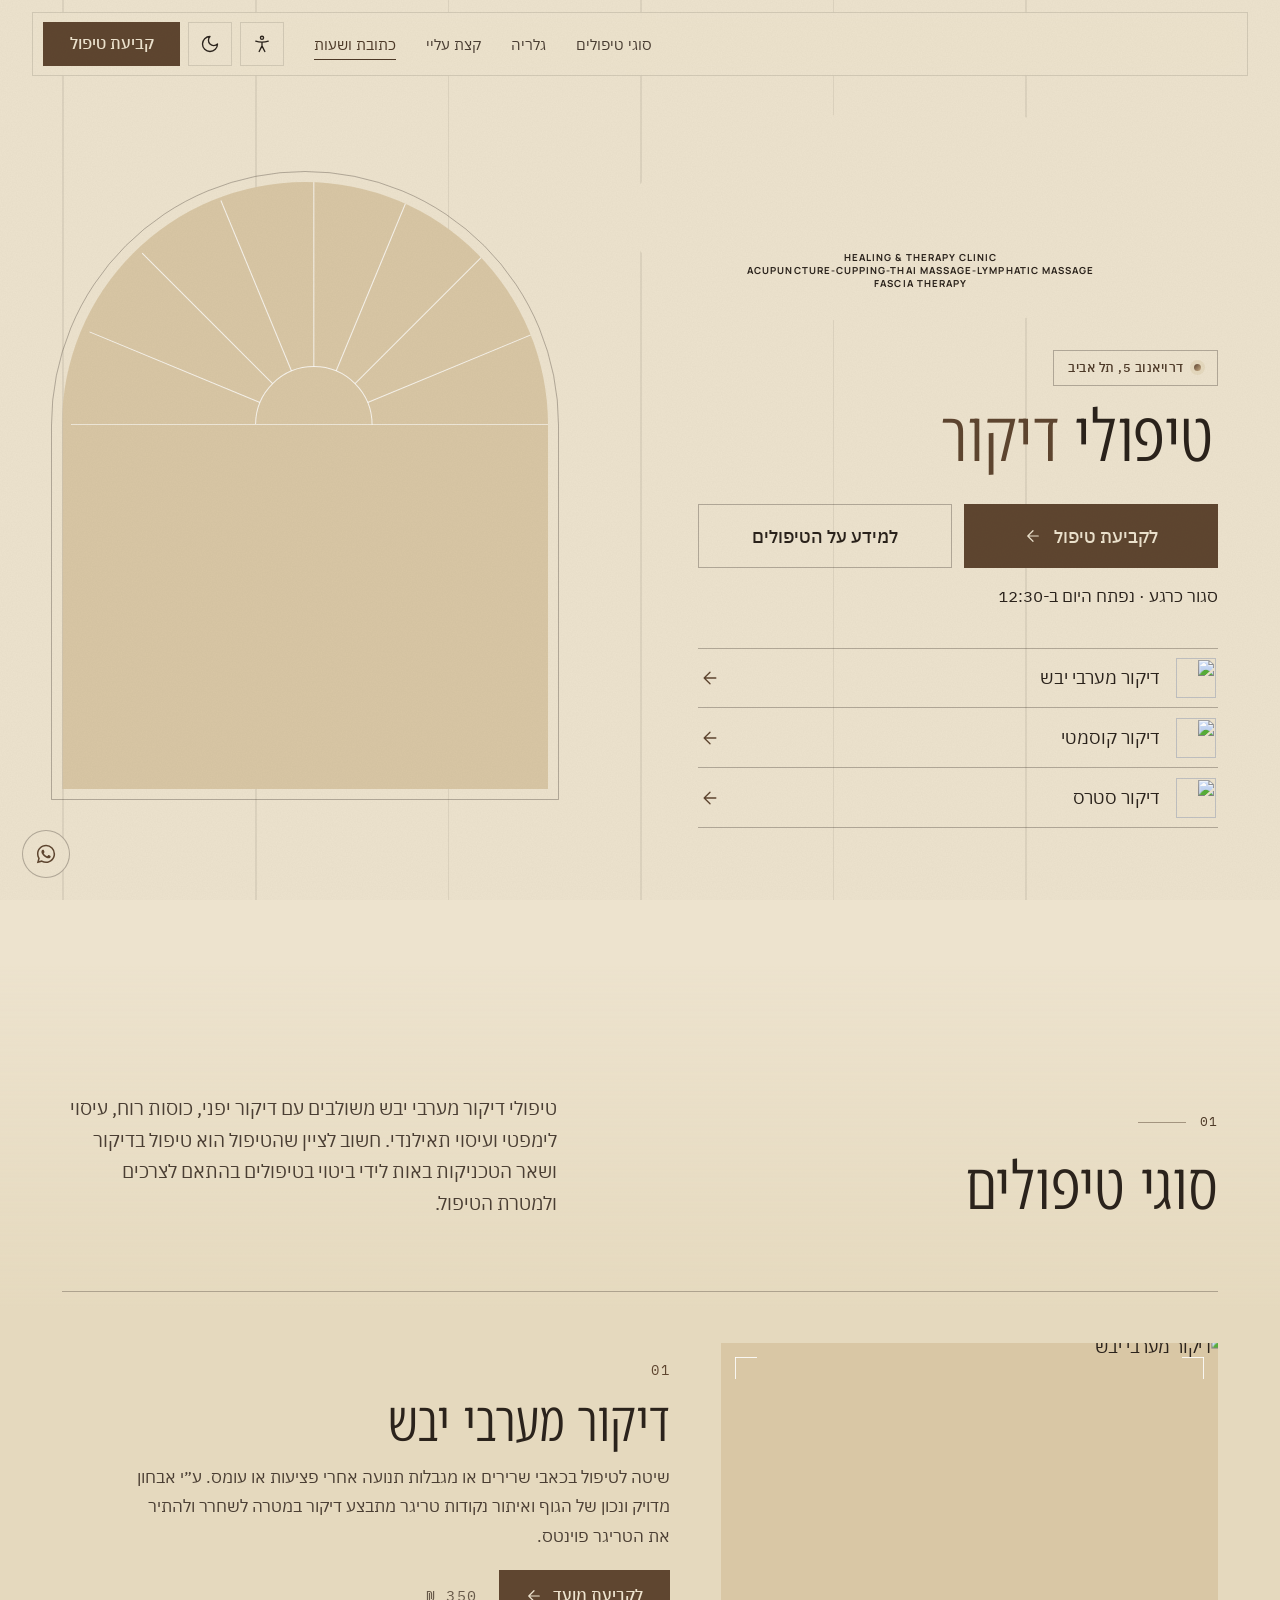
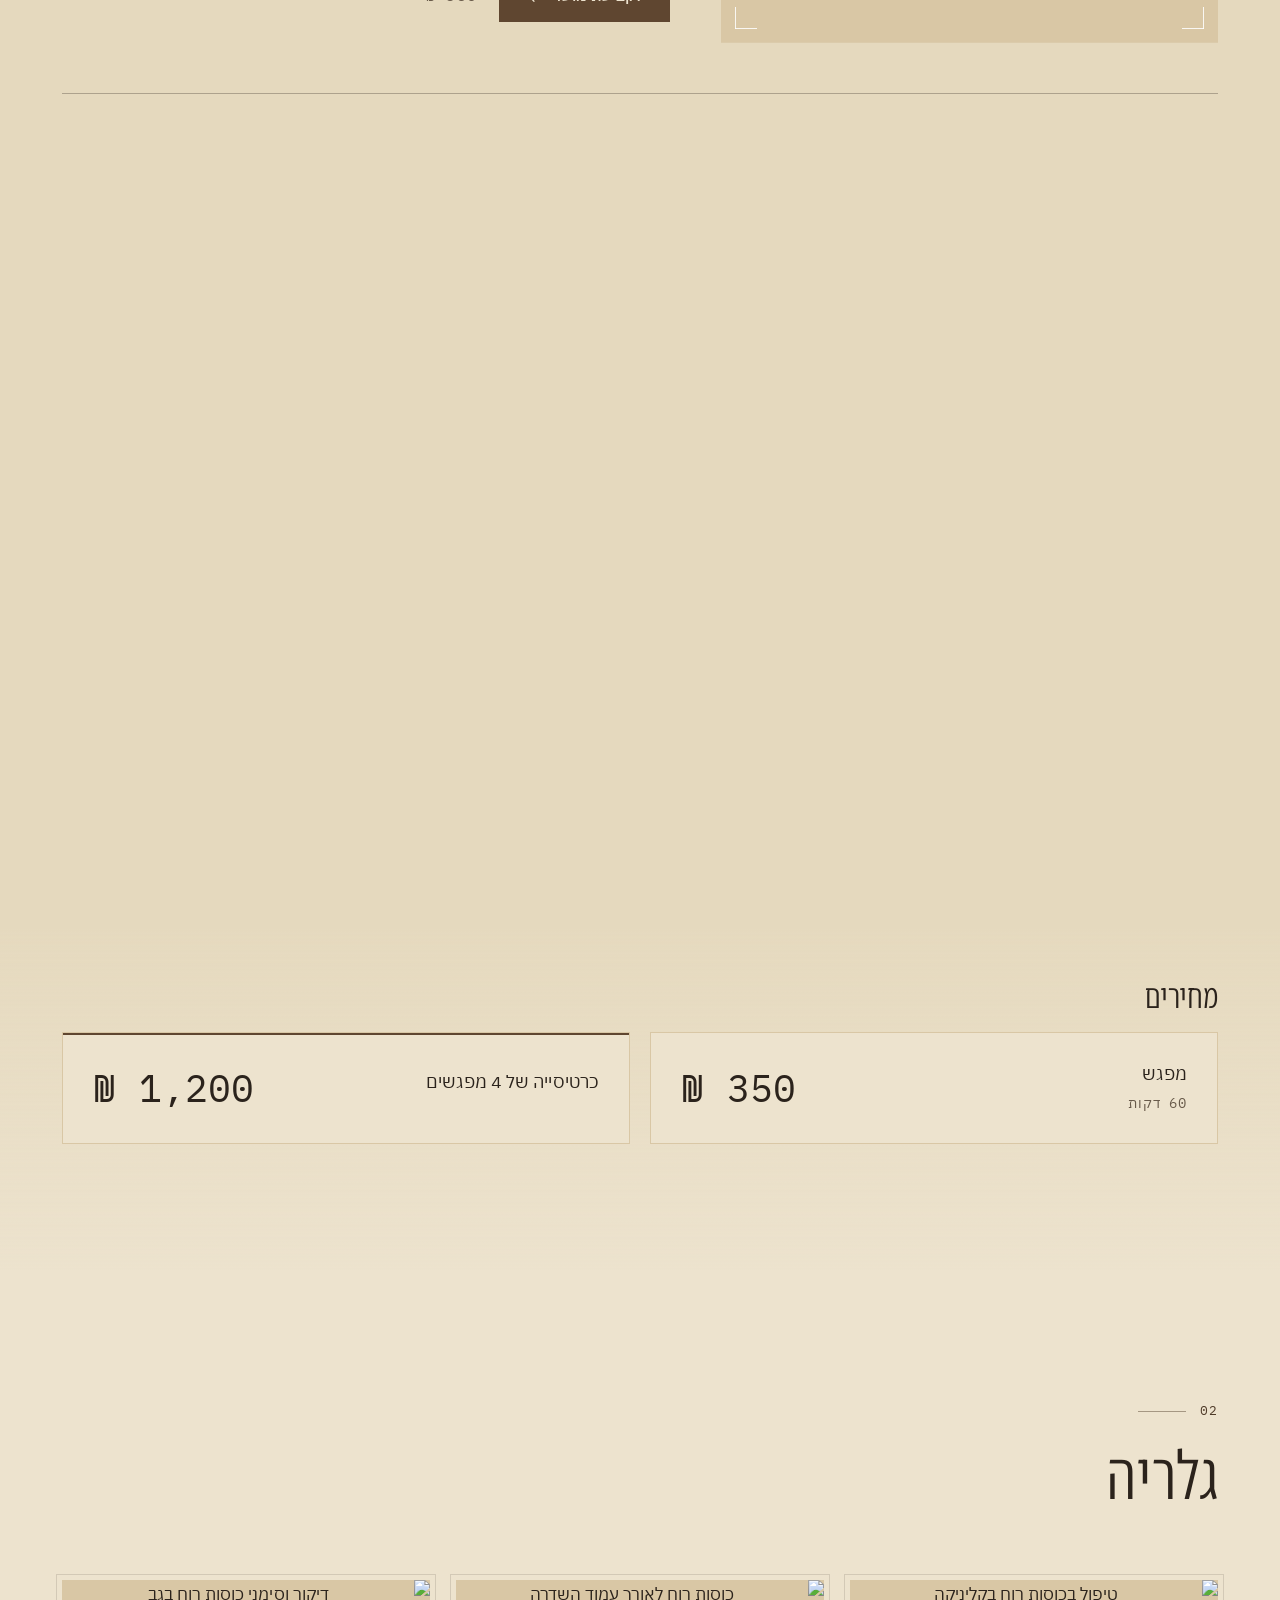
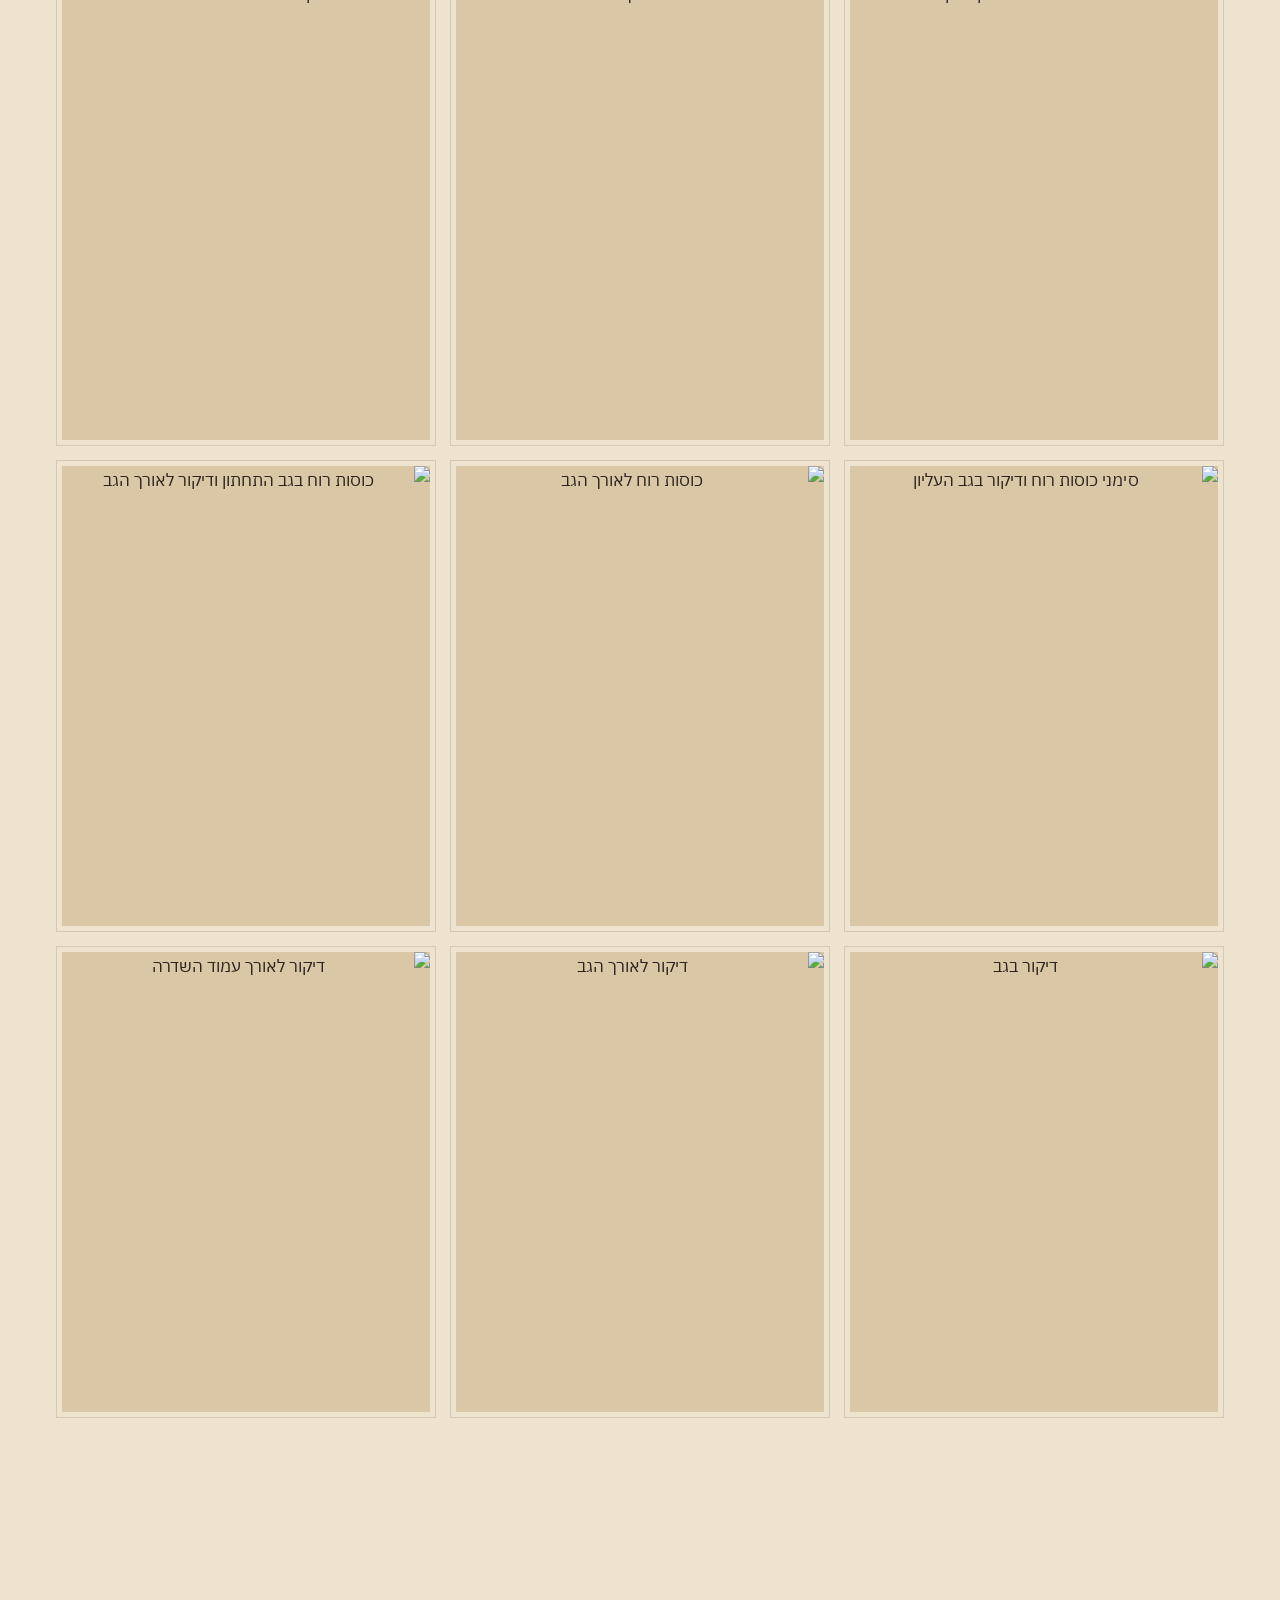
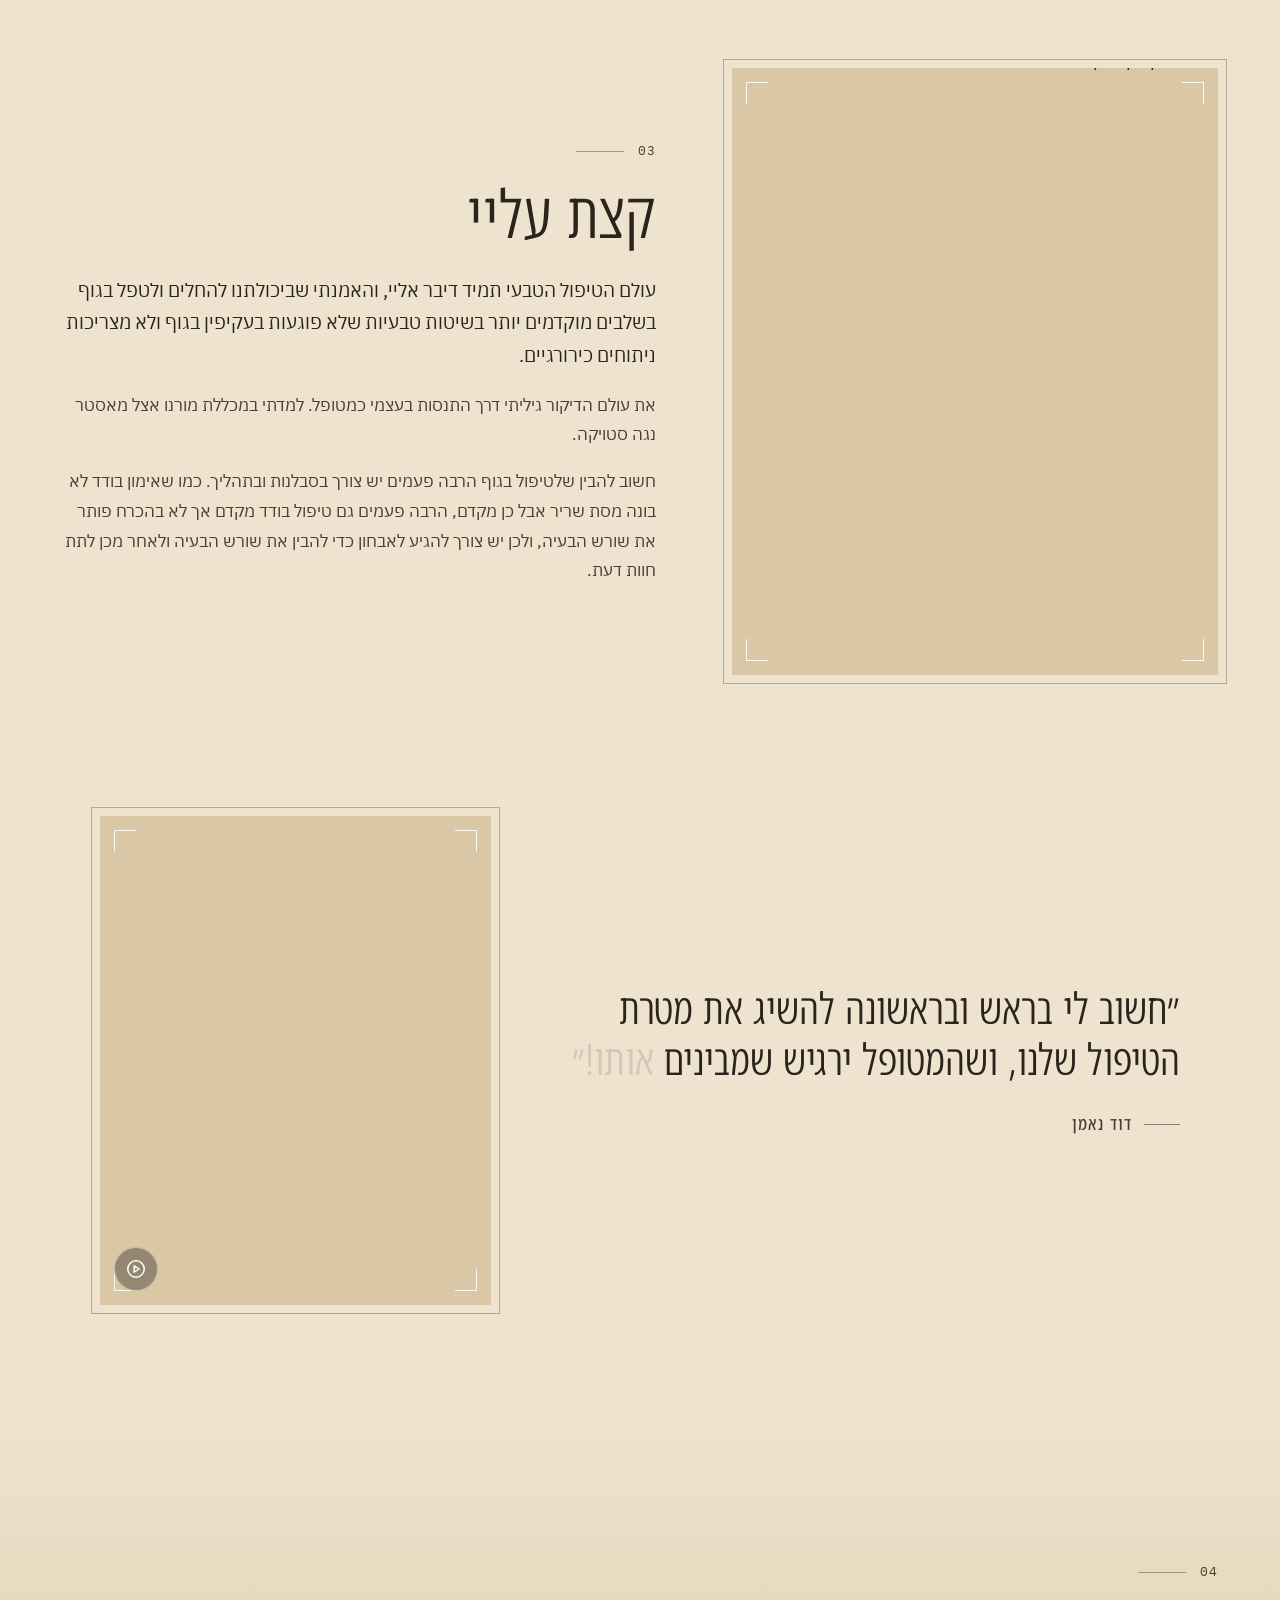
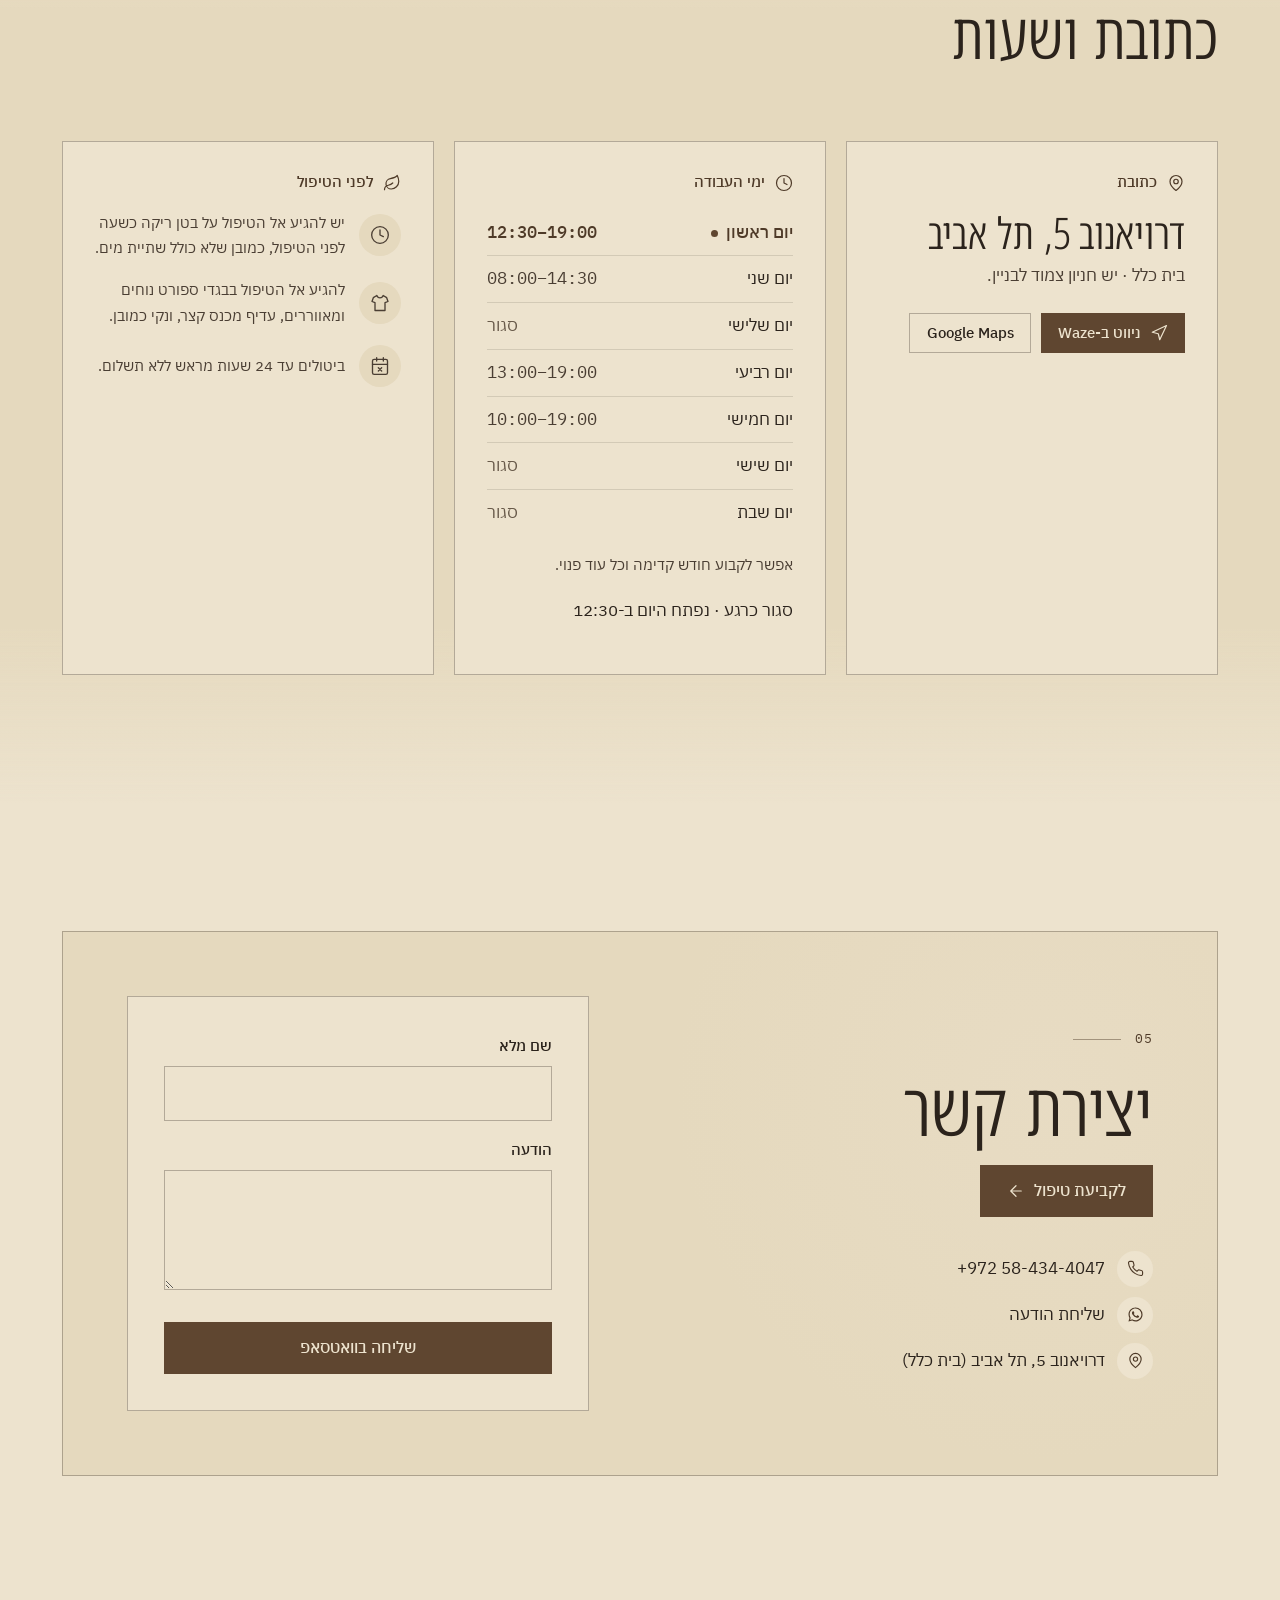
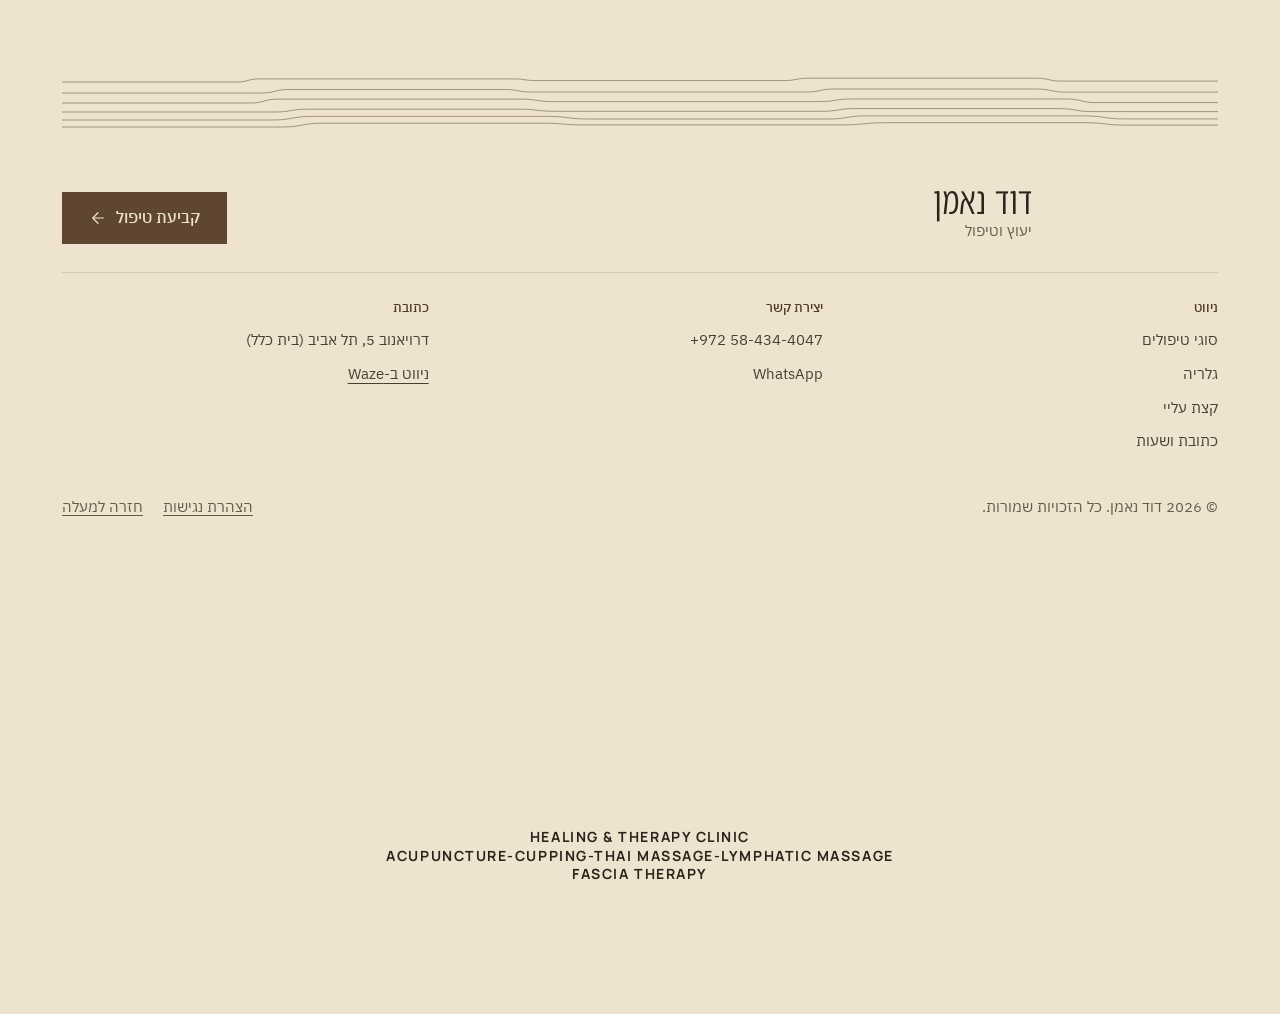
==== docs/index.html @ afb35684 "Book and pay by Bit or PayBox, the 4-session card, David approves; photo chooser - Bookings are made" ====
<!doctype html>
<html lang="he" dir="rtl">
<head>
  <meta charset="utf-8">
  <meta name="viewport" content="width=device-width, initial-scale=1, viewport-fit=cover">
  <title>טיפולי דיקור | דוד נאמן</title>
  <meta name="description" content="דוד נאמן יעוץ וטיפול. טיפולי דיקור מערבי יבש, כוסות רוח, עיסוי לימפטי ועיסוי תאילנדי. דרויאנוב 5, תל אביב.">
  <meta name="theme-color" content="#ede3ce">
  <meta property="og:type" content="website">
  <meta property="og:locale" content="he_IL">
  <meta property="og:site_name" content="דוד נאמן">
  <meta property="og:title" content="טיפולי דיקור | דוד נאמן">
  <meta property="og:description" content="דוד נאמן יעוץ וטיפול. טיפולי דיקור מערבי יבש, כוסות רוח, עיסוי לימפטי ועיסוי תאילנדי. דרויאנוב 5, תל אביב.">
  <link rel="canonical" href="https://davidneeman.github.io/Clinic/">
  <meta property="og:url" content="https://davidneeman.github.io/Clinic/">
  <meta property="og:image" content="https://davidneeman.github.io/Clinic/images/og.jpg">
  <meta property="og:image:width" content="1200">
  <meta property="og:image:height" content="630">
  <meta name="twitter:card" content="summary_large_image">
  <link rel="icon" href="favicon.svg" type="image/svg+xml">
  <link rel="apple-touch-icon" href="apple-touch-icon.png">
  <script type="application/ld+json">{"@context":"https://schema.org","@type":"LocalBusiness","name":"דוד נאמן","description":"דוד נאמן יעוץ וטיפול. טיפולי דיקור מערבי יבש, כוסות רוח, עיסוי לימפטי ועיסוי תאילנדי. דרויאנוב 5, תל אביב.","url":"https://davidneeman.github.io/Clinic/","image":"https://davidneeman.github.io/Clinic/images/og.jpg","telephone":"+972 58-434-4047","address":{"@type":"PostalAddress","streetAddress":"דרויאנוב 5","addressLocality":"תל אביב","addressCountry":"IL"},"openingHoursSpecification":[{"@type":"OpeningHoursSpecification","dayOfWeek":"Sunday","opens":"12:30","closes":"19:00"},{"@type":"OpeningHoursSpecification","dayOfWeek":"Monday","opens":"08:00","closes":"14:30"},{"@type":"OpeningHoursSpecification","dayOfWeek":"Wednesday","opens":"13:00","closes":"19:00"},{"@type":"OpeningHoursSpecification","dayOfWeek":"Thursday","opens":"10:00","closes":"19:00"}]}</script>
  <script>(function () {
  var r = document.documentElement, th = null;
  r.classList.add('js');
  try {
    th = localStorage.getItem('theme');
    var a = JSON.parse(localStorage.getItem('a11y') || '{}') || {};
    if (a.text) r.classList.add('a11y-text-' + a.text);
    ['contrast', 'links', 'still', 'font'].forEach(function (k) { if (a[k]) r.classList.add('a11y-' + k); });
  } catch (e) {}
  try {
    if (sessionStorage.getItem('intro')) r.classList.add('no-intro');
    else sessionStorage.setItem('intro', '1');
  } catch (e) {}
  r.setAttribute('data-look', '2ln');
  try {
    var opt = /[?&]options(?:=([a-z]*))?(?:&|$)/.exec(location.search);
    if (opt) {
      r.classList.add('show-palettes');
      var pal = opt[1] || localStorage.getItem('palette') || '';
      if (/^(oat|dune)$/.test(pal)) {
        r.setAttribute('data-palette', pal);
        localStorage.setItem('palette', pal);
      }
    }
  } catch (e) {}
  if (location.hash !== '#book') r.classList.add('bar-wait');
  if (th !== 'dark') th = 'light';
  r.setAttribute('data-theme', th);
  r.lang = 'he';
  r.dir = 'rtl';
})();</script>
  <link rel="preconnect" href="https://fonts.googleapis.com">
  <link rel="preconnect" href="https://fonts.gstatic.com" crossorigin>
  <link rel="stylesheet" href="https://fonts.googleapis.com/css2?family=IBM+Plex+Mono:wght@400&family=IBM+Plex+Sans+Hebrew:wght@300;400;500&family=Manrope:wght@700&family=Noto+Sans+Hebrew:wdth,wght@62.5..100,200..500&display=swap">
  <style>
/* ==========================================================================
   David Neeman – acupuncture clinic, Tel Aviv
   The shared base (originally a soft mint-and-glass look). The design in use,
   warm and natural, and its versions are under "Design options" further down.
   ========================================================================== */

:root {
  /* Color */
  --bg: #f4f7f6;
  --bg-2: #eaf1ee;
  --surface: #ffffff;
  --glass: rgb(255 255 255 / 0.6);
  --glass-strong: rgb(255 255 255 / 0.84);
  --glass-border: rgb(255 255 255 / 0.8);
  --ink: #1b2a26;
  --ink-2: #3b4c47;
  --muted: #5f706b;
  --line: rgb(27 42 38 / 0.1);
  --line-strong: rgb(27 42 38 / 0.2);
  --accent: #2e7d6b;
  --accent-2: #46a08b;
  --accent-ink: #1f6b5b;
  --on-accent: #ffffff;
  --accent-soft: #dcefe8;
  --glow-1: #bde5d5;
  --glow-2: #cfe0f7;
  --glow-3: #f6dbd5;
  --glow-4: #efe5cc;
  --open: #2f9e6e;
  --success: #24785f;
  --success-soft: #dcf1e9;
  --danger: #b04a3c;
  --danger-soft: #f8e1dc;
  --photo-bg: #dde8e4;
  --cursor-glow: rgb(255 255 255 / 0.65);
  --shadow-soft: 0 18px 48px -24px rgb(31 68 60 / 0.3);
  --shadow-lift: 0 34px 80px -34px rgb(31 68 60 / 0.42);
  --header-bg: rgb(255 255 255 / 0.62);

  /* Older component names (booking + admin) map onto the palette above. */
  --paper: var(--bg);
  --paper-2: var(--bg-2);
  --bg-alt: var(--bg-2);
  --surface-2: var(--bg-2);
  --text: var(--ink);
  --border: var(--line);
  --primary: var(--accent);
  --primary-hover: var(--accent-ink);
  --on-primary: var(--on-accent);
  --primary-soft: var(--accent-soft);
  --accent-soft-2: var(--accent-soft);
  --point: var(--accent);
  --point-ink: var(--accent-ink);
  --point-soft: var(--accent-soft);
  --sage: var(--accent-soft);
  --pine: var(--accent);
  --on-pine: var(--on-accent);
  --shadow: var(--shadow-lift);
  --shadow-sm: none;

  /* Type: Bellefair (elegant display) + Rubik (soft, rounded text). */
  --font-display: 'Bellefair', 'Rubik', Georgia, serif;
  --font-body: 'Rubik', system-ui, -apple-system, 'Segoe UI', Arial, sans-serif;
  --font-label: var(--font-body);
  --font-mono: 'Rubik', system-ui, sans-serif;
  --fs-xs: 0.8rem;
  --fs-sm: 0.92rem;
  --fs-base: 1.0625rem;
  --fs-md: 1.2rem;
  --fs-title: clamp(2.6rem, 5.2vw, 4.4rem);
  --fs-hero: clamp(2.7rem, 5.4vw, 5rem);

  /* Shape & space */
  --radius-sm: 14px;
  --radius: 22px;
  --radius-lg: 32px;
  --radius-xl: 44px;
  --container: 1220px;
  --gutter: 20px;
  --header-h: 88px;
  --section: clamp(80px, 10vw, 140px);
  --ease: cubic-bezier(0.22, 1, 0.36, 1);
  color-scheme: light;
  interpolate-size: allow-keywords;
}

:root[data-theme='dark'] {
  --bg: #0b1311;
  --bg-2: #0f1916;
  --surface: #13201c;
  --glass: rgb(20 34 30 / 0.55);
  --glass-strong: rgb(20 34 30 / 0.86);
  --glass-border: rgb(255 255 255 / 0.08);
  --ink: #e4efeb;
  --ink-2: #c2d3cd;
  --muted: #92a7a1;
  --line: rgb(228 239 235 / 0.1);
  --line-strong: rgb(228 239 235 / 0.22);
  --accent: #7fd1b9;
  --accent-2: #a6e3d0;
  --accent-ink: #92dcc5;
  --on-accent: #07201a;
  --accent-soft: #15362e;
  --glow-1: #1c5b4c;
  --glow-2: #23386a;
  --glow-3: #4b2a3b;
  --glow-4: #3b3522;
  --open: #62d39c;
  --success: #8fdcc4;
  --success-soft: #133a2f;
  --danger: #f09a8c;
  --danger-soft: #3d221d;
  --photo-bg: #1a2925;
  --cursor-glow: rgb(127 209 185 / 0.16);
  --shadow-soft: 0 18px 48px -24px rgb(0 0 0 / 0.65);
  --shadow-lift: 0 34px 80px -30px rgb(0 0 0 / 0.75);
  --header-bg: rgb(15 25 22 / 0.62);
  color-scheme: dark;
}

@media (min-width: 720px) {
  :root {
    --gutter: 32px;
  }
}

/* ---------- Accessibility menu modes ---------- */

html.a11y-text-1 {
  font-size: 112.5%;
}

html.a11y-text-2 {
  font-size: 125%;
}

html.a11y-contrast {
  --muted: var(--ink);
  --ink-2: var(--ink);
  --line: var(--line-strong);
  --line-strong: var(--ink);
  --glass: var(--surface);
  --glass-strong: var(--surface);
}

html.a11y-links a {
  text-decoration: underline !important;
  text-underline-offset: 3px;
}

/* :root[data-look] too, so it wins over each version's own fonts */
html.a11y-font,
:root.a11y-font[data-look] {
  --font-display: var(--font-body);
  --font-hand: var(--font-body);
}

html.a11y-still *,
html.a11y-still *::before,
html.a11y-still *::after {
  animation: none !important;
  transition: none !important;
  scroll-behavior: auto !important;
}

/* With animations stopped, nothing waits to be revealed. */
html.js.a11y-still .reveal:not(.is-visible) {
  opacity: 1;
  transform: none;
  filter: none;
}

/* ==========================================================================
   Base
   ========================================================================== */

*,
*::before,
*::after {
  box-sizing: border-box;
}

html {
  -webkit-text-size-adjust: 100%;
  scroll-behavior: smooth;
  scroll-padding-top: calc(var(--header-h) + 12px);
}

body {
  margin: 0;
  background: var(--bg);
  color: var(--ink);
  font-family: var(--font-body);
  font-size: var(--fs-base);
  font-weight: 400;
  line-height: 1.75;
  -webkit-font-smoothing: antialiased;
  overflow-x: hidden;
}

h1,
h2,
h3,
h4 {
  margin: 0;
  font-weight: 400;
  line-height: 1.12;
  text-wrap: balance;
}

p {
  margin: 0 0 1em;
}

a {
  color: inherit;
  text-decoration-thickness: 1px;
  text-underline-offset: 3px;
}

img,
svg {
  display: block;
  max-width: 100%;
}

img {
  height: auto;
}

button,
input,
select,
textarea {
  font: inherit;
  color: inherit;
}

:focus-visible {
  outline: 2px solid var(--accent);
  outline-offset: 3px;
  border-radius: 10px;
}

::selection {
  background: var(--accent-soft);
  color: var(--ink);
}

[hidden] {
  display: none !important;
}

.visually-hidden {
  position: absolute !important;
  width: 1px;
  height: 1px;
  overflow: hidden;
  clip: rect(0 0 0 0);
  white-space: nowrap;
}

.skip-link {
  position: absolute;
  inset-inline-start: 12px;
  top: -60px;
  z-index: 100;
  padding: 8px 16px;
  border-radius: 999px;
  background: var(--accent);
  color: var(--on-accent);
  transition: top 0.2s;
}

.skip-link:focus {
  top: 12px;
}

/* The skip link moves focus to <main>; no ring around the whole page */
main:focus {
  outline: none;
}

.container {
  width: 100%;
  max-width: var(--container);
  margin-inline: auto;
  padding-inline: var(--gutter);
}

[dir='rtl'] .flip-rtl {
  transform: scaleX(-1);
}

.flip-rtl {
  display: inline-flex;
}

bdi {
  unicode-bidi: isolate;
}

.glass {
  background: var(--glass);
  border: 1px solid var(--glass-border);
  backdrop-filter: blur(18px) saturate(150%);
  -webkit-backdrop-filter: blur(18px) saturate(150%);
  box-shadow: var(--shadow-soft);
}

.pill-label {
  display: inline-flex;
  align-items: center;
  gap: 10px;
  margin: 0 0 20px;
  padding: 6px 16px 6px 14px;
  border-radius: 999px;
  background: var(--glass);
  border: 1px solid var(--glass-border);
  font-size: var(--fs-xs);
  font-weight: 500;
  letter-spacing: 0.02em;
  color: var(--accent-ink);
}

.pill-label::before {
  content: '';
  flex: none;
  width: 7px;
  height: 7px;
  border-radius: 50%;
  background: linear-gradient(135deg, var(--accent), var(--accent-2));
  box-shadow: 0 0 0 4px var(--accent-soft);
}

.caption {
  margin-top: 14px;
  font-size: var(--fs-xs);
  color: var(--muted);
}

.grad {
  background: linear-gradient(100deg, var(--accent-ink) 10%, var(--accent-2) 55%, var(--accent-ink) 90%);
  background-size: 200% 100%;
  -webkit-background-clip: text;
  background-clip: text;
  color: transparent;
  animation: sheen 9s ease-in-out infinite;
}

/* ==========================================================================
   Buttons
   ========================================================================== */

.btn {
  position: relative;
  display: inline-flex;
  align-items: center;
  justify-content: center;
  gap: 0.6em;
  min-height: 52px;
  padding: 0.7em 1.6em;
  border: 1px solid transparent;
  border-radius: 999px;
  font-family: var(--font-body);
  font-weight: 500;
  font-size: 1rem;
  line-height: 1.2;
  text-decoration: none;
  white-space: nowrap;
  cursor: pointer;
  transition: transform 0.35s var(--ease), translate 0.5s var(--ease), box-shadow 0.35s var(--ease), background-color 0.25s, border-color 0.25s, color 0.25s;
}

.btn:hover {
  transform: translateY(-2px);
}

.btn:active {
  transform: translateY(0);
}

.btn svg {
  width: 18px;
  height: 18px;
  flex: none;
}

.btn-primary {
  background: linear-gradient(135deg, var(--accent), var(--accent-ink));
  color: var(--on-accent);
  box-shadow: 0 14px 30px -14px color-mix(in srgb, var(--accent) 80%, transparent);
}

.btn-primary:hover {
  box-shadow: 0 20px 38px -14px color-mix(in srgb, var(--accent) 90%, transparent);
}

.btn-soft,
.btn-outline {
  background: var(--glass);
  border-color: var(--glass-border);
  color: var(--ink);
  backdrop-filter: blur(12px);
  -webkit-backdrop-filter: blur(12px);
  box-shadow: var(--shadow-soft);
}

.btn-outline {
  background: transparent;
  border-color: var(--line-strong);
  box-shadow: none;
  backdrop-filter: none;
}

.btn-outline:hover,
.btn-soft:hover {
  border-color: var(--accent);
  color: var(--accent-ink);
}

.btn-ghost {
  background: transparent;
  color: var(--ink);
  padding-inline: 0.9em;
}

.btn-ghost:hover {
  background: var(--accent-soft);
  transform: none;
}

.btn-danger {
  background: transparent;
  border-color: var(--line-strong);
  color: var(--danger);
}

.btn-danger:hover {
  background: var(--danger-soft);
  border-color: var(--danger);
}

.btn-light {
  background: var(--surface);
  color: var(--accent-ink);
  box-shadow: var(--shadow-soft);
}

.btn-sm {
  min-height: 40px;
  padding: 0.45em 1.1em;
  font-size: 0.92rem;
}

.btn-block {
  width: 100%;
  white-space: normal;
  text-align: center;
}

.btn[disabled] {
  opacity: 0.5;
  cursor: not-allowed;
  transform: none;
}

.btn-arrow .flip-rtl svg {
  transition: transform 0.35s var(--ease);
}

.btn-arrow:hover .flip-rtl svg {
  transform: translateX(4px);
}

.icon-btn {
  display: inline-grid;
  place-items: center;
  flex: none;
  width: 44px;
  height: 44px;
  padding: 0;
  border: 1px solid var(--line);
  border-radius: 50%;
  background: var(--glass);
  color: var(--ink);
  cursor: pointer;
  text-decoration: none;
  transition: transform 0.35s var(--ease), border-color 0.2s, background-color 0.2s, color 0.2s;
}

.icon-btn:hover {
  border-color: var(--accent);
  color: var(--accent-ink);
  transform: translateY(-1px);
}

.icon-btn[aria-expanded='true'] {
  background: var(--accent);
  border-color: var(--accent);
  color: var(--on-accent);
}

.icon-btn svg {
  width: 20px;
  height: 20px;
}

.icon-btn[disabled] {
  opacity: 0.35;
  cursor: default;
  transform: none;
}

.linklike {
  padding: 0;
  border: 0;
  background: none;
  color: inherit;
  font: inherit;
  text-decoration: underline;
  text-underline-offset: 3px;
  cursor: pointer;
}

/* ==========================================================================
   Header: a floating glass bar
   ========================================================================== */

.site-header {
  position: sticky;
  top: calc(env(safe-area-inset-top, 0px) + 12px);
  z-index: 50;
  height: 64px;
  margin-top: 12px;
  padding-inline: var(--gutter);
  transition: transform 0.55s var(--ease);
}

.site-header.is-hidden {
  transform: translateY(calc(-100% - 24px));
}

.header-inner {
  position: relative;
  display: flex;
  align-items: center;
  gap: 16px;
  max-width: var(--container);
  height: 100%;
  margin-inline: auto;
  padding: 0 10px 0 22px;
  border-radius: 999px;
  background: var(--header-bg);
  border: 1px solid var(--glass-border);
  backdrop-filter: blur(20px) saturate(160%);
  -webkit-backdrop-filter: blur(20px) saturate(160%);
  box-shadow: var(--shadow-soft);
  transition: box-shadow 0.3s;
}

[dir='rtl'] .header-inner {
  padding: 0 22px 0 10px;
}

.site-header.is-scrolled .header-inner {
  box-shadow: var(--shadow-lift);
}

.scroll-progress {
  position: absolute;
  inset-inline: 28px;
  bottom: -1px;
  height: 2px;
  border-radius: 2px;
  background: linear-gradient(90deg, var(--accent-2), var(--accent));
  transform: scaleX(var(--progress, 0));
  transform-origin: right;
  pointer-events: none;
}

[dir='ltr'] .scroll-progress {
  transform-origin: left;
}

.brand {
  display: flex;
  align-items: center;
  gap: 12px;
  min-width: 0;
  min-height: 44px;
  color: var(--ink);
  text-decoration: none;
}

.brand-orb {
  position: relative;
  flex: none;
  width: 34px;
  height: 34px;
  border-radius: 50%;
  background: conic-gradient(from 0deg, var(--glow-1), var(--glow-2), var(--glow-3), var(--glow-1));
  animation: spin 14s linear infinite;
}

.brand-orb::after {
  content: '';
  position: absolute;
  inset: 7px;
  border-radius: 50%;
  background: radial-gradient(circle at 35% 30%, #fff, var(--accent-2) 55%, var(--accent));
  box-shadow: 0 0 14px color-mix(in srgb, var(--accent) 50%, transparent);
}

.brand-text {
  display: flex;
  flex-direction: column;
  min-width: 0;
  line-height: 1.1;
}

.brand-name {
  font-family: var(--font-display);
  font-size: 1.55rem;
  line-height: 1;
  white-space: nowrap;
}

.brand-tagline {
  font-size: 0.75rem;
  color: var(--muted);
  white-space: nowrap;
  overflow: hidden;
  text-overflow: ellipsis;
}

.main-nav {
  margin-inline-start: auto;
}

.main-nav ul {
  display: flex;
  gap: 2px;
  margin: 0;
  padding: 0;
  list-style: none;
}

.main-nav a {
  display: block;
  padding: 8px 14px;
  border-radius: 999px;
  color: var(--ink-2);
  font-size: 0.95rem;
  text-decoration: none;
  white-space: nowrap;
  transition: background-color 0.25s, color 0.25s;
}

.main-nav a:hover,
.main-nav a.is-current,
.main-nav a[aria-current='page'] {
  background: var(--accent-soft);
  color: var(--accent-ink);
}

.header-actions {
  display: flex;
  align-items: center;
  gap: 8px;
}

.header-actions .btn {
  min-height: 44px;
}

.nav-toggle {
  display: none;
}

@media (max-width: 1140px) {
  .nav-toggle {
    display: inline-grid;
  }

  .main-nav {
    position: absolute;
    top: calc(100% + 10px);
    inset-inline: 0;
    padding: 10px;
    border-radius: var(--radius-lg);
    background: var(--glass-strong);
    border: 1px solid var(--glass-border);
    backdrop-filter: blur(20px) saturate(160%);
    -webkit-backdrop-filter: blur(20px) saturate(160%);
    box-shadow: var(--shadow-lift);
    transform: translateY(-8px) scale(0.98);
    opacity: 0;
    visibility: hidden;
    transition: opacity 0.3s var(--ease), transform 0.3s var(--ease), visibility 0.3s;
  }

  .main-nav.is-open {
    transform: none;
    opacity: 1;
    visibility: visible;
  }

  .main-nav ul {
    flex-direction: column;
  }

  .main-nav a {
    padding: 14px 18px;
    border-radius: var(--radius-sm);
    font-size: 1.1rem;
  }

  .header-actions {
    margin-inline-start: auto;
  }
}

@media (max-width: 600px) {
  .brand-tagline,
  .header-cta {
    display: none;
  }

  .header-inner,
  [dir='rtl'] .header-inner {
    padding-inline: 16px 8px;
    gap: 10px;
  }

  [dir='rtl'] .header-inner {
    padding-inline: 16px 8px;
  }

  .header-actions {
    gap: 6px;
  }

  .header-actions .icon-btn {
    width: 40px;
    height: 40px;
  }
}

/* Very narrow phones (e.g. a folded Galaxy Fold): keep the name clear of the buttons. */
@media (max-width: 359px) {
  .site-header .brand-orb {
    display: none;
  }

  .brand-name {
    font-size: 1.3rem;
  }

  .header-inner,
  [dir='rtl'] .header-inner {
    padding-inline: 12px 6px;
    gap: 6px;
  }

  .header-actions {
    gap: 4px;
  }

  .header-actions .icon-btn {
    width: 40px;
    height: 40px;
  }
}

/* ==========================================================================
   Sections
   ========================================================================== */

.section {
  position: relative;
  padding-block: var(--section);
}

.section-alt {
  background: linear-gradient(180deg, transparent, var(--bg-2) 18%, var(--bg-2) 82%, transparent);
}

.section-head {
  display: grid;
  grid-template-columns: minmax(0, 1.1fr) minmax(0, 0.9fr);
  gap: 20px 56px;
  align-items: end;
  margin-bottom: clamp(40px, 6vw, 72px);
}

.section-head.center {
  grid-template-columns: 1fr;
  justify-items: center;
  text-align: center;
}

.sec-num {
  display: flex;
  align-items: center;
  gap: 14px;
  margin-bottom: 16px;
  font-size: var(--fs-xs);
  font-weight: 500;
  letter-spacing: 0.2em;
  font-variant-numeric: tabular-nums;
  color: var(--accent-ink);
}

.sec-num::after {
  content: '';
  width: 48px;
  height: 1px;
  background: currentColor;
  opacity: 0.45;
}

.section-title {
  font-family: var(--font-display);
  font-size: var(--fs-title);
  line-height: 1.04;
}

.section-lead {
  max-width: 48ch;
  margin: 0;
  font-size: var(--fs-md);
  font-weight: 300;
  line-height: 1.65;
  color: var(--ink-2);
}

@media (max-width: 820px) {
  .section-head {
    grid-template-columns: 1fr;
  }
}

/* ==========================================================================
   Drifting light (aurora)
   ========================================================================== */

.aurora {
  position: absolute;
  inset: 0;
  overflow: hidden;
  pointer-events: none;
  z-index: 0;
}

.aurora span {
  position: absolute;
  width: 52vmax;
  aspect-ratio: 1;
  border-radius: 50%;
  opacity: 0.85;
  animation: drift 28s ease-in-out infinite alternate;
  will-change: transform;
}

.aurora span:nth-child(1) {
  top: -22vmax;
  inset-inline-start: -14vmax;
  background: radial-gradient(circle, var(--glow-1) 0%, transparent 62%);
}

.aurora span:nth-child(2) {
  top: -10vmax;
  inset-inline-end: -18vmax;
  background: radial-gradient(circle, var(--glow-2) 0%, transparent 62%);
  animation-duration: 34s;
  animation-delay: -9s;
}

.aurora span:nth-child(3) {
  bottom: -28vmax;
  inset-inline-start: 22%;
  background: radial-gradient(circle, var(--glow-3) 0%, transparent 60%);
  animation-duration: 40s;
  animation-delay: -16s;
}

.aurora span:nth-child(4) {
  width: 34vmax;
  top: 30%;
  inset-inline-start: 38%;
  background: radial-gradient(circle, var(--glow-4) 0%, transparent 60%);
  animation-duration: 24s;
  animation-delay: -4s;
}

/* ==========================================================================
   Intro: a short curtain with the name (once per visit)
   ========================================================================== */

:root {
  --intro: 1.15s;
}

html.no-intro,
html.a11y-still {
  --intro: 0s;
}

.intro {
  position: fixed;
  inset: 0;
  z-index: 120;
  display: grid;
  place-content: center;
  justify-items: center;
  gap: 20px;
  background: var(--bg);
  pointer-events: none;
  animation: intro-out 0.95s var(--ease) 1.05s forwards;
}

.intro::before {
  content: '';
  position: absolute;
  inset: 0;
  background:
    radial-gradient(38vmax 38vmax at 50% 42%, color-mix(in srgb, var(--glow-1) 85%, transparent), transparent 62%),
    radial-gradient(30vmax 30vmax at 64% 66%, color-mix(in srgb, var(--glow-3) 70%, transparent), transparent 60%);
}

.intro-orb {
  position: relative;
  width: 58px;
  height: 58px;
  border-radius: 50%;
  background: radial-gradient(circle at 35% 30%, #fff, var(--accent-2) 52%, var(--accent));
  box-shadow: 0 0 0 12px color-mix(in srgb, var(--accent) 10%, transparent), 0 18px 44px -12px var(--accent);
  animation: intro-orb 1.1s var(--ease) both;
}

.intro-name {
  position: relative;
  font-family: var(--font-display);
  font-size: clamp(2.4rem, 6vw, 3.6rem);
  line-height: 1;
  animation: intro-name 0.9s var(--ease) 0.18s both;
}

html.no-intro .intro,
html.a11y-still .intro {
  display: none;
}

@media (prefers-reduced-motion: reduce) {
  :root {
    --intro: 0s;
  }

  .intro {
    display: none;
  }
}

/* ==========================================================================
   Hero: what he does – the headline, his three treatments, the booking button
   ========================================================================== */

.hero {
  position: relative;
  margin-top: calc(-64px - 12px);
  padding-block: calc(64px + clamp(48px, 8vw, 120px)) clamp(56px, 8vw, 110px);
  overflow: hidden;
  isolation: isolate;
}

.hero::after {
  content: '';
  position: absolute;
  inset: 0;
  z-index: 0;
  background: radial-gradient(520px circle at var(--mx, 50%) var(--my, 40%), var(--cursor-glow), transparent 60%);
  pointer-events: none;
  transition: opacity 0.6s;
}

.hero-inner {
  position: relative;
  z-index: 1;
  display: grid;
  align-content: center;
  min-height: min(62vh, 600px);
}

.hero-head {
  display: grid;
  justify-items: center;
  text-align: center;
}

.hero-head .pill-label {
  margin-bottom: 12px;
  animation: blur-in 1s var(--ease) var(--intro) both;
}

.hero-title {
  margin: 0 0 24px;
  font-family: var(--font-display);
  font-weight: 400;
  line-height: 0.92;
}

.hero-title .line {
  display: block;
  overflow: hidden;
  padding: 0.04em 0.08em 0.16em;
  margin-bottom: -0.12em;
  font-size: clamp(2.6rem, 17vw, 9.5rem);
  letter-spacing: -0.005em;
}

.hero-title .line > span {
  display: inline-block;
  animation: rise 1.3s var(--ease) calc(var(--intro) + 0.06s) both;
}

.hero-title .line > .grad {
  animation:
    rise 1.3s var(--ease) calc(var(--intro) + 0.16s) both,
    sheen 9s ease-in-out infinite;
}

/* The three treatments under the headline */
.hero-treatments {
  display: flex;
  flex-wrap: wrap;
  justify-content: center;
  gap: 10px 12px;
  margin: 0 0 30px;
  padding: 0;
  list-style: none;
  animation: blur-in 1.1s var(--ease) calc(var(--intro) + 0.3s) both;
}

.hero-treatments a {
  display: inline-flex;
  align-items: center;
  gap: 12px;
  padding-block: 6px;
  padding-inline: 6px 20px;
  border-radius: 999px;
  background: var(--glass);
  border: 1px solid var(--glass-border);
  box-shadow: var(--shadow-soft);
  color: var(--ink);
  font-size: 1.05rem;
  font-weight: 500;
  text-decoration: none;
  transition: transform 0.35s var(--ease), border-color 0.25s, color 0.25s;
}

.hero-treatments a:hover {
  transform: translateY(-2px);
  border-color: color-mix(in srgb, var(--accent) 40%, transparent);
  color: var(--accent-ink);
}

.hero-treatments img {
  flex: none;
  width: 38px;
  height: 38px;
  border-radius: 50%;
  object-fit: cover;
}

.hero-treatments .ht-num,
.hero-treatments .ht-go {
  display: none;
}

@media (max-width: 560px) {
  .hero-treatments a {
    padding-inline-end: 16px;
    font-size: 0.98rem;
  }

  .hero-treatments img {
    width: 32px;
    height: 32px;
  }
}

.hero-ctas {
  display: flex;
  flex-wrap: wrap;
  align-items: center;
  justify-content: center;
  gap: 12px 14px;
  animation: blur-in 1.1s var(--ease) calc(var(--intro) + 0.4s) both;
}

.hero-ctas.center {
  animation: none;
}

.hero-ctas .status {
  margin-inline-start: 4px;
}

.hero-room {
  display: none;
}

/* ==========================================================================
   Treatments: cards that stack as you scroll
   ========================================================================== */

.stack {
  display: grid;
  gap: 28px;
  margin: 0;
  padding: 0;
  list-style: none;
}

.stack-card {
  position: sticky;
  top: calc(var(--header-h) + 20px + var(--i, 0) * 16px);
  display: grid;
  grid-template-columns: minmax(0, 0.9fr) minmax(0, 1.1fr);
  gap: clamp(24px, 4vw, 56px);
  align-items: center;
  min-height: 440px;
  padding: clamp(20px, 3vw, 36px);
  border-radius: var(--radius-xl);
  border: 1px solid var(--glass-border);
  box-shadow: var(--shadow-lift);
  overflow: hidden;
  transform: scale(calc(1 - var(--depth, 0) * 0.07));
  transform-origin: 50% 0;
}

/* Cards further down the stack sink back as the next one slides over them. */
.stack-card {
  scroll-margin-top: calc(var(--header-h) + 16px);
}

.stack-card::after {
  content: '';
  position: absolute;
  inset: 0;
  z-index: 3;
  border-radius: inherit;
  background: var(--bg);
  opacity: calc(var(--depth, 0) * 0.55);
  pointer-events: none;
}

.stack-card:nth-child(3n + 1) {
  background: linear-gradient(140deg, var(--surface) 30%, color-mix(in srgb, var(--glow-1) 70%, var(--surface)));
}

.stack-card:nth-child(3n + 2) {
  background: linear-gradient(140deg, var(--surface) 30%, color-mix(in srgb, var(--glow-2) 70%, var(--surface)));
}

.stack-card:nth-child(3n + 3) {
  background: linear-gradient(140deg, var(--surface) 30%, color-mix(in srgb, var(--glow-3) 70%, var(--surface)));
}

.stack-img {
  position: relative;
  height: 100%;
  min-height: 300px;
  border-radius: var(--radius-lg);
  overflow: hidden;
  background: var(--photo-bg);
}

.stack-img img {
  position: absolute;
  inset: 0;
  width: 100%;
  height: 100%;
  object-fit: cover;
  transform: scale(1.05);
  transition: transform 1.8s var(--ease);
}

.stack-card.is-in .stack-img img {
  transform: none;
}

.stack-card.is-in:hover .stack-img img {
  transform: scale(1.04);
}

.stack-num {
  display: block;
  margin-bottom: 10px;
  font-family: var(--font-display);
  font-size: clamp(3.6rem, 6vw, 5.6rem);
  line-height: 0.9;
  color: transparent;
  -webkit-text-stroke: 1.2px color-mix(in srgb, var(--accent-ink) 55%, transparent);
}

html.a11y-contrast .stack-num {
  color: var(--accent-ink);
  -webkit-text-stroke: 0;
}

.stack-name {
  margin-bottom: 14px;
  font-family: var(--font-display);
  font-size: clamp(2.4rem, 4.4vw, 3.6rem);
  line-height: 1.04;
}

.stack-desc {
  max-width: 54ch;
  margin-bottom: 18px;
  color: var(--ink-2);
}

.stack-foot {
  display: flex;
  flex-wrap: wrap;
  align-items: center;
  gap: 14px 22px;
}

.duration {
  display: inline-flex;
  align-items: center;
  gap: 6px;
  font-size: var(--fs-sm);
  color: var(--muted);
}

.duration svg {
  width: 16px;
  height: 16px;
}

@media (max-height: 699px) {
  .stack-card {
    position: relative;
    top: auto;
  }
}

@media (max-width: 860px) {
  .stack-card {
    position: relative;
    top: auto;
    grid-template-columns: 1fr;
    min-height: 0;
  }

  .stack-img {
    min-height: 0;
    aspect-ratio: 1;
  }
}

/* ---------- Prices: a session, and a card of sessions, set like a price list ---------- */

.prices {
  margin-top: clamp(44px, 6vw, 80px);
}

.prices-title {
  margin: 0 0 18px;
  font-family: var(--font-display);
  font-size: clamp(1.5rem, 1.1rem + 1.4vw, 2.1rem);
  font-weight: 300;
  line-height: 1.15;
}

.price-list {
  display: grid;
  grid-template-columns: repeat(2, minmax(0, 1fr));
  gap: clamp(12px, 2vw, 20px);
  margin: 0;
  padding: 0;
  list-style: none;
}

.price {
  display: grid;
  grid-template-columns: minmax(0, 1fr) auto;
  align-content: center;
  align-items: center;
  gap: 6px 20px;
  min-height: 112px;
  padding: clamp(18px, 2.4vw, 26px) clamp(18px, 2.6vw, 30px);
  border: 1px solid var(--glass-border);
  background: var(--surface);
}

.price-name {
  grid-column: 1;
  font-size: 1.15rem;
  line-height: 1.35;
  color: var(--ink);
}

.price-meta {
  grid-column: 1;
  font-family: var(--font-mono, monospace);
  font-size: 0.85rem;
  letter-spacing: 0.06em;
  color: var(--muted);
}

.price-sum {
  grid-column: 2;
  grid-row: 1 / span 2;
  font-family: var(--font-mono, monospace);
  font-size: clamp(1.7rem, 1.2rem + 1.6vw, 2.4rem);
  font-weight: 400;
  line-height: 1;
  color: var(--ink);
  white-space: nowrap;
}

/* the card of sessions: the accent along its top edge */
.price-pack {
  box-shadow: inset 0 2px 0 var(--accent);
}

@media (max-width: 640px) {
  .price-list {
    grid-template-columns: minmax(0, 1fr);
  }

  .price {
    min-height: 0;
  }
}

/* ==========================================================================
   About
   ========================================================================== */

.about {
  display: grid;
  grid-template-columns: minmax(0, 0.9fr) minmax(0, 1.1fr);
  gap: clamp(36px, 6vw, 96px);
  align-items: center;
}

.blob {
  overflow: hidden;
  border-radius: 42% 58% 63% 37% / 41% 44% 56% 59%;
  background: var(--photo-bg);
  animation: morph 16s ease-in-out infinite;
}

.blob img {
  width: 100%;
  height: 100%;
  object-fit: cover;
}

.about-photo {
  position: relative;
  margin: 0;
}

.about-photo .blob {
  aspect-ratio: 4 / 5;
  box-shadow: var(--shadow-lift);
  animation-duration: 20s;
}

.about-text .section-title {
  margin-bottom: 26px;
}

.about-text p {
  max-width: 62ch;
  color: var(--ink-2);
}
.about-text .about-lead {
  font-size: var(--fs-md);
  line-height: 1.7;
  color: var(--ink);
}

/* The portrait warms from black and white into color as it appears. */
.about-photo .blob img {
  filter: grayscale(1);
  transition: filter 1.8s var(--ease) 0.35s;
}

.about-photo.is-visible .blob img {
  filter: none;
}

.statement {
  max-width: 1080px;
  margin: clamp(80px, 11vw, 150px) auto 0;
  text-align: center;
}

.words {
  margin: 0;
  font-family: var(--font-hand, var(--font-display));
  font-size: clamp(2.3rem, 5vw, 4.6rem);
  line-height: 1.14;
}

/* Each word lights up as the quote scrolls through the screen. */
.words .w {
  transition: opacity 0.5s var(--ease);
}

html.js .words .w:not(.is-lit) {
  opacity: 0.14;
}

html.a11y-contrast .words .w {
  opacity: 1;
}

.statement figcaption {
  margin-top: 22px;
  font-size: var(--fs-sm);
  letter-spacing: 0.04em;
  color: var(--muted);
}

.statement figcaption::before {
  content: '';
  display: inline-block;
  width: 36px;
  height: 1px;
  margin-inline-end: 12px;
  vertical-align: middle;
  background: currentColor;
  opacity: 0.6;
}

@media (max-width: 900px) {
  .about {
    grid-template-columns: 1fr;
  }

  .about-photo {
    max-width: 440px;
  }
}

/* ==========================================================================
   Gallery: drifting photo columns + full-screen viewer
   ========================================================================== */

.mosaic {
  display: grid;
  grid-template-columns: repeat(3, minmax(0, 1fr));
  gap: clamp(14px, 2vw, 28px);
  align-items: start;
}

.mosaic-col {
  display: grid;
  gap: clamp(14px, 2vw, 28px);
  transform: translate3d(0, var(--shift, 0px), 0);
}

.mosaic-col:nth-child(2) {
  margin-top: clamp(48px, 9vw, 140px);
}

.mosaic-item {
  position: relative;
  display: block;
  width: 100%;
  padding: 0;
  border: 0;
  border-radius: var(--radius-lg);
  overflow: hidden;
  isolation: isolate;
  aspect-ratio: 4 / 5;
  background: var(--photo-bg);
  cursor: zoom-in;
}

.mosaic-item img {
  width: 100%;
  height: 100%;
  object-fit: cover;
  transition: transform 1.2s var(--ease);
}

.mosaic-item::after {
  content: '';
  position: absolute;
  inset: 0;
  background: linear-gradient(180deg, transparent 55%, rgb(10 30 25 / 0.3));
  opacity: 0;
  transition: opacity 0.5s;
}

.mosaic-item:hover img {
  transform: scale(1.06);
}

.mosaic-item:hover::after {
  opacity: 1;
}

.mosaic-item:focus-visible {
  outline: 3px solid var(--accent);
  outline-offset: 4px;
}

@media (max-width: 760px) {
  .mosaic {
    display: flex;
    gap: 12px;
    margin-inline: calc(var(--gutter) * -1);
    padding: 4px var(--gutter) 14px;
    overflow-x: auto;
    scroll-snap-type: x mandatory;
    scrollbar-width: none;
  }

  .mosaic::-webkit-scrollbar {
    display: none;
  }

  .mosaic-col {
    display: contents;
  }

  .mosaic-item {
    flex: 0 0 74%;
    scroll-snap-align: center;
  }
}

.lightbox {
  width: 100vw;
  max-width: none;
  height: 100dvh;
  max-height: none;
  margin: 0;
  padding: 0;
  border: 0;
  background: rgb(8 14 12 / 0.9);
  backdrop-filter: blur(10px);
  -webkit-backdrop-filter: blur(10px);
  color: #eef4f1;
}

.lightbox[open] {
  animation: fade-in 0.35s var(--ease);
}

.lightbox::backdrop {
  background: transparent;
}

.lightbox-inner {
  display: grid;
  grid-template-rows: auto minmax(0, 1fr) auto;
  height: 100%;
  padding: max(14px, env(safe-area-inset-top, 0px)) 16px max(16px, env(safe-area-inset-bottom, 0px));
}

.lightbox-top {
  display: flex;
  justify-content: space-between;
  align-items: center;
  gap: 12px;
  font-size: var(--fs-sm);
}

.lightbox figure {
  position: relative;
  min-height: 0;
  margin: 12px 0;
}

.lightbox img {
  position: absolute;
  inset: 0;
  width: auto;
  height: auto;
  max-width: 100%;
  max-height: 100%;
  margin: auto;
  border-radius: 18px;
}

.lightbox-nav {
  display: flex;
  justify-content: center;
  gap: 12px;
}

.lightbox .icon-btn {
  background: rgb(255 255 255 / 0.08);
  border-color: rgb(255 255 255 / 0.2);
  color: #eef4f1;
}

/* ==========================================================================
   Visit
   ========================================================================== */

.visit {
  display: grid;
  grid-template-columns: repeat(3, minmax(0, 1fr));
  gap: 20px;
}

.visit-card {
  padding: clamp(22px, 3vw, 32px);
  border-radius: var(--radius-lg);
}

.visit-h {
  display: flex;
  align-items: center;
  gap: 10px;
  margin-bottom: 18px;
  font-size: var(--fs-sm);
  font-weight: 500;
  color: var(--accent-ink);
}

.visit-h svg {
  width: 18px;
  height: 18px;
}

.visit-address {
  margin: 0 0 6px;
  font-family: var(--font-display);
  font-size: clamp(2.2rem, 3.4vw, 2.8rem);
  line-height: 1.05;
}

.visit-sub {
  margin-bottom: 22px;
  color: var(--ink-2);
}

.visit-actions {
  display: flex;
  flex-wrap: wrap;
  gap: 10px;
}

.hours-table {
  width: 100%;
  border-collapse: collapse;
  font-variant-numeric: tabular-nums;
}

.hours-table th,
.hours-table td {
  padding: 8px 0;
  border-bottom: 1px solid var(--line);
  font-weight: 400;
  text-align: start;
}

.hours-table tr:last-child th,
.hours-table tr:last-child td {
  border-bottom: 0;
}

.hours-table td {
  text-align: end;
  color: var(--ink-2);
}

.hours-table td span {
  direction: ltr;
  unicode-bidi: isolate;
}

.hours-table tr.is-today th,
.hours-table tr.is-today td {
  font-weight: 500;
  color: var(--accent-ink);
}

.hours-table tr.is-today th::after {
  content: '';
  display: inline-block;
  width: 7px;
  height: 7px;
  margin-inline-start: 8px;
  border-radius: 50%;
  background: var(--accent);
  vertical-align: middle;
}

.hours-table .is-closed {
  color: var(--muted);
}

.visit-note {
  margin: 16px 0 0;
  font-size: var(--fs-sm);
  color: var(--ink-2);
}

.visit .status {
  margin-top: 18px;
}

.prep {
  display: grid;
  gap: 16px;
  margin: 0;
  padding: 0;
  list-style: none;
}

.prep li {
  display: grid;
  grid-template-columns: 42px minmax(0, 1fr);
  gap: 14px;
  align-items: center;
}

.prep-icon {
  display: grid;
  place-items: center;
  width: 42px;
  height: 42px;
  border-radius: 50%;
  background: var(--accent-soft);
  color: var(--accent-ink);
}

.prep-icon svg {
  width: 20px;
  height: 20px;
}

.prep strong {
  display: block;
  font-weight: 500;
}

.prep span {
  font-size: var(--fs-sm);
  color: var(--ink-2);
}

@media (max-width: 980px) {
  .visit {
    grid-template-columns: 1fr;
  }
}

/* ==========================================================================
   Final call to action + contact
   ========================================================================== */

.final {
  position: relative;
  padding-block: var(--section);
}

.final-card {
  position: relative;
  display: grid;
  grid-template-columns: minmax(0, 1fr) minmax(0, 0.95fr);
  gap: 40px clamp(32px, 6vw, 80px);
  align-items: center;
  padding: clamp(28px, 5vw, 64px);
  border-radius: var(--radius-xl);
  overflow: hidden;
  isolation: isolate;
  background: var(--bg-2);
}

.final-card > :not(.aurora) {
  position: relative;
  z-index: 1;
}

.final-title {
  margin-bottom: 20px;
  font-family: var(--font-display);
  font-size: clamp(2.8rem, 6vw, 5rem);
  line-height: 1.02;
}

.final-links {
  display: grid;
  gap: 10px;
  margin: 34px 0 0;
  padding: 0;
  list-style: none;
}

.final-links li {
  display: flex;
  align-items: center;
  gap: 12px;
}

.final-links .bubble {
  display: grid;
  place-items: center;
  width: 36px;
  height: 36px;
  border-radius: 50%;
  background: var(--glass-strong);
  color: var(--accent-ink);
}

.final-links svg {
  width: 17px;
  height: 17px;
}

.final-links a {
  text-decoration: none;
}

.final-links a:hover {
  color: var(--accent-ink);
}

.contact-card {
  padding: clamp(22px, 3vw, 36px);
  border-radius: var(--radius-lg);
}

@media (max-width: 900px) {
  .final-card {
    grid-template-columns: 1fr;
  }
}

/* ==========================================================================
   Forms
   ========================================================================== */

.form {
  display: grid;
  gap: 16px;
}

.form-row {
  display: grid;
  grid-template-columns: 1fr 1fr;
  gap: 16px;
}

.form-row:has(> .field[hidden]) {
  grid-template-columns: 1fr;
}

@media (max-width: 560px) {
  .form-row {
    grid-template-columns: 1fr;
  }
}

.field {
  display: grid;
  gap: 6px;
}

.field label {
  font-size: 0.94rem;
  font-weight: 500;
}

.field .optional {
  font-weight: 400;
  color: var(--muted);
  font-size: 0.85rem;
}

.input,
.field input,
.field textarea,
.field select {
  width: 100%;
  min-height: 52px;
  padding: 12px 18px;
  border: 1px solid var(--line-strong);
  border-radius: var(--radius-sm);
  background: var(--surface);
  color: var(--ink);
  transition: border-color 0.25s, box-shadow 0.25s;
}

.field textarea {
  min-height: 120px;
  resize: vertical;
}

.input:focus,
.field input:focus,
.field textarea:focus,
.field select:focus {
  outline: none;
  border-color: var(--accent);
  box-shadow: 0 0 0 4px var(--accent-soft);
}

.field.has-error input,
.field.has-error textarea {
  border-color: var(--danger);
}

.field-error {
  color: var(--danger);
  font-size: 0.85rem;
}

.field input[type='tel'],
.field input[type='email'] {
  direction: ltr;
}

[dir='rtl'] .field input[type='tel'],
[dir='rtl'] .field input[type='email'] {
  text-align: right;
}

.checkbox {
  display: flex;
  gap: 10px;
  align-items: flex-start;
  font-size: 0.92rem;
  color: var(--muted);
}

.checkbox input {
  flex: none;
  width: 20px;
  height: 20px;
  margin-top: 3px;
  accent-color: var(--accent);
}

.checkbox.has-error {
  color: var(--danger);
}

.hp-field {
  position: absolute;
  inset-inline-start: -9999px;
  width: 1px;
  height: 1px;
  overflow: hidden;
}

.alert {
  margin: 0;
  padding: 14px 18px;
  border-radius: var(--radius-sm);
  font-size: 0.95rem;
}

.alert a {
  font-weight: 500;
}

.alert-success {
  background: var(--success-soft);
  color: var(--success);
}

.alert-error {
  background: var(--danger-soft);
  color: var(--danger);
}

.panel-sub {
  color: var(--muted);
}

/* ==========================================================================
   Footer, floating buttons, mobile action bar
   ========================================================================== */

.site-footer {
  position: relative;
  padding-block: clamp(40px, 6vw, 72px) 28px;
  font-size: var(--fs-sm);
}

.footer-top {
  display: flex;
  flex-wrap: wrap;
  justify-content: space-between;
  align-items: flex-end;
  gap: 20px;
  padding-bottom: 28px;
  margin-bottom: 28px;
  border-bottom: 1px solid var(--line);
}

.footer-brand {
  display: flex;
  align-items: center;
  gap: 14px;
}

.footer-brand .brand-orb {
  width: 46px;
  height: 46px;
}

.footer-brand .brand-orb::after {
  inset: 10px;
}

.footer-name {
  margin: 0;
  font-family: var(--font-display);
  font-size: 2.4rem;
  line-height: 1;
}

.footer-tag {
  margin: 0;
  color: var(--muted);
}

.footer-grid {
  display: grid;
  grid-template-columns: repeat(3, minmax(0, 1fr));
  gap: 28px;
}

.footer-grid h2 {
  margin-bottom: 12px;
  font-size: var(--fs-xs);
  font-weight: 500;
  color: var(--accent-ink);
}

.footer-grid ul {
  display: grid;
  gap: 8px;
  margin: 0;
  padding: 0;
  list-style: none;
}

.footer-grid a {
  text-decoration: none;
  color: var(--ink-2);
}

.footer-grid a:hover {
  color: var(--accent-ink);
}

/* The Waze link under the address is underlined, so it doesn't read as more address text */
.footer-grid > div > a {
  text-decoration: underline;
  text-decoration-thickness: 1px;
  text-underline-offset: 4px;
}

.footer-grid p {
  margin-bottom: 8px;
  color: var(--ink-2);
}

.footer-bottom {
  display: flex;
  flex-wrap: wrap;
  justify-content: space-between;
  gap: 12px 24px;
  margin-top: 40px;
  color: var(--muted);
}
.site-footer:has(.footer-mark) {
  padding-bottom: 0;
}

.footer-mark {
  height: 0.7em;
  margin-top: clamp(36px, 5vw, 64px);
  overflow: hidden;
  font-family: var(--font-display);
  font-size: clamp(5rem, 19vw, 17rem);
  line-height: 1;
  text-align: center;
  white-space: nowrap;
  user-select: none;
  pointer-events: none;
}

.footer-mark span {
  display: inline-block;
  background: linear-gradient(180deg, color-mix(in srgb, var(--accent) 32%, transparent), transparent 85%);
  -webkit-background-clip: text;
  background-clip: text;
  color: transparent;
}

.footer-bottom.compact {
  margin-top: 0;
}

.footer-links {
  display: flex;
  flex-wrap: wrap;
  gap: 20px;
}

.footer-links a {
  color: inherit;
}

@media (max-width: 720px) {
  .footer-grid {
    grid-template-columns: 1fr 1fr;
  }

  .footer-grid > :last-child {
    grid-column: 1 / -1;
  }
}

/* Phones and tablets: footer links big enough to tap comfortably */
@media (max-width: 760px), (pointer: coarse) {
  .footer-grid ul {
    gap: 2px;
  }

  .footer-grid a,
  .footer-links a,
  .footer-links .linklike {
    display: inline-block;
    padding-block: 7px;
  }
}

/* Very narrow phones: a little less padding so nothing gets squeezed */
@media (max-width: 359px) {
  .final-card {
    padding: 22px 14px;
  }

  .contact-card {
    padding: 18px 14px;
  }
}

/* The WhatsApp button: quiet, in the page's own colours (frosted like the header, a hairline
   round it, the icon in the accent), so it's there when wanted without calling for attention */
.whatsapp-fab {
  position: fixed;
  bottom: calc(22px + env(safe-area-inset-bottom, 0px));
  inset-inline-end: 22px;
  z-index: 40;
  display: grid;
  place-items: center;
  width: 48px;
  height: 48px;
  border: 1px solid var(--line-strong);
  border-radius: 50%;
  background: var(--header-bg);
  -webkit-backdrop-filter: blur(16px);
  backdrop-filter: blur(16px);
  color: var(--accent);
  box-shadow: var(--shadow-soft);
  transition: transform 0.35s var(--ease), border-color 0.2s, color 0.2s;
}

.whatsapp-fab:hover {
  border-color: var(--accent);
  color: var(--accent-ink);
  transform: translateY(-2px);
}

.whatsapp-fab svg {
  width: 22px;
  height: 22px;
}

.action-bar {
  display: none;
}

@media (max-width: 760px) {
  .whatsapp-fab {
    display: none;
  }

  .action-bar {
    position: fixed;
    inset-inline: 12px;
    bottom: calc(12px + env(safe-area-inset-bottom, 0px));
    z-index: 45;
    display: flex;
    gap: 8px;
    padding: 8px;
    border-radius: 999px;
    background: var(--header-bg);
    border: 1px solid var(--glass-border);
    backdrop-filter: blur(20px) saturate(160%);
    -webkit-backdrop-filter: blur(20px) saturate(160%);
    box-shadow: var(--shadow-lift);
  }

  .action-bar .btn {
    flex: 1;
    min-height: 48px;
  }

  .action-bar .icon-btn {
    width: 48px;
    height: 48px;
  }

  body {
    padding-bottom: calc(84px + env(safe-area-inset-bottom, 0px));
  }

  body[data-route='book'] .action-bar .btn-primary {
    display: none;
  }

  body[data-route='book'] .action-bar {
    inset-inline-start: auto;
  }
}

/* ==========================================================================
   Accessibility menu + dialogs
   ========================================================================== */

.a11y-panel {
  position: fixed;
  top: calc(var(--header-h) + 4px);
  inset-inline-end: var(--gutter);
  z-index: 60;
  width: min(350px, calc(100vw - 2 * var(--gutter)));
  padding: 18px;
  border-radius: var(--radius-lg);
  background: var(--glass-strong);
  border: 1px solid var(--glass-border);
  backdrop-filter: blur(20px) saturate(160%);
  -webkit-backdrop-filter: blur(20px) saturate(160%);
  color: var(--ink);
  box-shadow: var(--shadow-lift);
  animation: blur-in 0.35s var(--ease);
  /* On short screens (a phone turned sideways, bigger text) it scrolls inside */
  max-height: calc(100dvh - var(--header-h) - 16px);
  overflow-y: auto;
  overscroll-behavior: contain;
}

.a11y-panel h2 {
  display: flex;
  align-items: center;
  gap: 10px;
  margin-bottom: 14px;
  font-size: 1.05rem;
  font-weight: 500;
}

.a11y-panel h2 svg {
  width: 20px;
  height: 20px;
}

.a11y-grid {
  display: grid;
  grid-template-columns: 1fr 1fr;
  gap: 8px;
}

.a11y-opt {
  display: flex;
  flex-direction: column;
  align-items: center;
  gap: 6px;
  padding: 12px 8px;
  border: 1px solid var(--line);
  border-radius: var(--radius-sm);
  background: var(--surface);
  font-size: 0.86rem;
  line-height: 1.3;
  text-align: center;
  cursor: pointer;
  transition: border-color 0.2s, background-color 0.2s;
}

.a11y-opt:hover {
  border-color: var(--accent);
}

.a11y-opt[aria-pressed='true'] {
  border-color: var(--accent);
  background: var(--accent-soft);
}

.a11y-opt svg {
  width: 22px;
  height: 22px;
}

.a11y-opt .level {
  font-size: 0.72rem;
  color: var(--muted);
}

.a11y-foot {
  display: flex;
  justify-content: space-between;
  align-items: center;
  gap: 12px;
  margin-top: 14px;
  font-size: 0.88rem;
}

.dialog {
  width: min(640px, calc(100vw - 32px));
  max-height: calc(100dvh - 48px);
  padding: 0;
  border: 1px solid var(--glass-border);
  border-radius: var(--radius-lg);
  background: var(--surface);
  color: var(--ink);
  box-shadow: var(--shadow-lift);
}

.dialog[open] {
  animation: blur-in 0.4s var(--ease);
}

.dialog::backdrop {
  background: rgb(8 14 12 / 0.45);
  backdrop-filter: blur(4px);
}

.dialog-inner {
  position: relative;
  padding: clamp(24px, 4vw, 36px);
}

.dialog h2 {
  margin-bottom: 18px;
  font-family: var(--font-display);
  font-size: 2.6rem;
}

.dialog p {
  color: var(--ink-2);
}

.dialog-close {
  position: absolute;
  top: 16px;
  inset-inline-end: 16px;
}

/* ==========================================================================
   Booking page
   ========================================================================== */

.page-hero {
  position: relative;
  padding-block: clamp(48px, 7vw, 96px) 28px;
}

.page-hero h1 {
  margin-bottom: 14px;
  font-family: var(--font-display);
  font-size: clamp(3rem, 7vw, 5rem);
  line-height: 1.04;
}

.page-hero .lead {
  max-width: 52ch;
  margin: 0;
  font-size: var(--fs-md);
  font-weight: 300;
  color: var(--ink-2);
}

.stepper {
  display: flex;
  gap: 8px;
  margin: 0 0 28px;
  padding: 6px;
  width: max-content;
  max-width: 100%;
  list-style: none;
  border-radius: 999px;
  background: var(--glass);
  border: 1px solid var(--glass-border);
}

.stepper li {
  display: flex;
  align-items: center;
  gap: 10px;
  padding: 8px 18px 8px 8px;
  border-radius: 999px;
  color: var(--muted);
  font-weight: 500;
  transition: background-color 0.4s var(--ease), color 0.4s;
}

[dir='rtl'] .stepper li {
  padding: 8px 8px 8px 18px;
}

.stepper .num {
  display: grid;
  place-items: center;
  width: 30px;
  height: 30px;
  border-radius: 50%;
  background: var(--surface);
  font-size: var(--fs-sm);
}

.stepper li.is-active {
  background: var(--surface);
  color: var(--ink);
  box-shadow: var(--shadow-soft);
}

.stepper li.is-active .num,
.stepper li.is-done .num {
  background: linear-gradient(135deg, var(--accent), var(--accent-ink));
  color: var(--on-accent);
}

@media (max-width: 560px) {
  .stepper .label {
    display: none;
  }

  .stepper li,
  [dir='rtl'] .stepper li {
    padding: 6px;
  }
}

.booking-layout {
  display: grid;
  grid-template-columns: minmax(0, 1fr) 340px;
  gap: 24px;
  align-items: start;
  padding-bottom: var(--section);
}

@media (max-width: 960px) {
  .booking-layout {
    grid-template-columns: minmax(0, 1fr);
  }
}

.panel {
  padding: clamp(20px, 3vw, 36px);
  border-radius: var(--radius-lg);
  background: var(--glass-strong);
  border: 1px solid var(--glass-border);
  backdrop-filter: blur(18px);
  -webkit-backdrop-filter: blur(18px);
  box-shadow: var(--shadow-soft);
}

/* Very narrow phones: less padding inside the booking panels */
@media (max-width: 359px) {
  .panel {
    padding: 18px 12px;
  }
}

.panel h2 {
  margin-bottom: 8px;
  font-family: var(--font-display);
  font-size: clamp(2.2rem, 4vw, 2.8rem);
  line-height: 1.05;
}

#step-1:not([hidden]),
#step-2:not([hidden]),
#step-3:not([hidden]) {
  animation: blur-in 0.5s var(--ease);
}

.service-options {
  display: grid;
  gap: 10px;
  margin-top: 22px;
}

.service-option {
  display: flex;
  align-items: center;
  gap: 16px;
  width: 100%;
  padding: 10px 20px 10px 10px;
  border: 1px solid var(--line);
  border-radius: 999px;
  background: var(--surface);
  text-align: start;
  cursor: pointer;
  transition: border-color 0.3s, box-shadow 0.3s, transform 0.3s var(--ease);
}

[dir='rtl'] .service-option {
  padding: 10px 10px 10px 20px;
}

.service-option:hover {
  border-color: var(--accent);
  transform: translateY(-1px);
}

.service-option[aria-pressed='true'] {
  border-color: var(--accent);
  box-shadow: 0 0 0 3px var(--accent-soft);
}

.service-thumb {
  flex: none;
  width: 60px;
  height: 60px;
  border-radius: 50%;
  overflow: hidden;
  background: var(--photo-bg);
}

.service-thumb img {
  width: 100%;
  height: 100%;
  object-fit: cover;
}

.service-option strong {
  display: block;
  font-family: var(--font-display);
  font-size: 1.6rem;
  font-weight: 400;
  line-height: 1.1;
}

.service-option .service-meta {
  display: flex;
  flex-wrap: wrap;
  gap: 8px;
}

.chip {
  display: inline-flex;
  align-items: center;
  gap: 6px;
  font-size: var(--fs-xs);
  color: var(--muted);
}

.chip svg {
  width: 14px;
  height: 14px;
}

.chip-accent {
  color: var(--accent-ink);
}

.service-option .check-mark {
  margin-inline-start: auto;
  width: 24px;
  height: 24px;
  flex: none;
  border-radius: 50%;
  border: 1.5px solid var(--line-strong);
  transition: background 0.3s, border-color 0.3s;
}

.service-option[aria-pressed='true'] .check-mark {
  border-color: var(--accent);
  background: radial-gradient(circle, var(--accent) 0 6px, transparent 6.5px);
}

/* Very narrow phones: a smaller photo and gaps, so the choices fit the width */
@media (max-width: 359px) {
  .service-option,
  [dir='rtl'] .service-option {
    gap: 10px;
    padding-block: 8px;
    padding-inline: 8px 14px;
  }

  .service-thumb {
    width: 48px;
    height: 48px;
  }
}

.panel-actions {
  display: flex;
  justify-content: space-between;
  flex-wrap: wrap;
  gap: 12px;
  margin-top: 28px;
}

.panel-actions .btn-primary {
  margin-inline-start: auto;
}

.schedule-grid {
  display: grid;
  grid-template-columns: minmax(0, 1.2fr) minmax(0, 1fr);
  gap: 32px;
  margin-top: 22px;
}

@media (max-width: 760px) {
  .schedule-grid {
    grid-template-columns: 1fr;
  }
}

.calendar-head {
  display: flex;
  align-items: center;
  justify-content: space-between;
  margin-bottom: 14px;
}

.calendar-head h3 {
  margin: 0;
  font-family: var(--font-display);
  font-size: 1.9rem;
}

.calendar-head .icon-btn {
  width: 38px;
  height: 38px;
}

.calendar-grid {
  display: grid;
  grid-template-columns: repeat(7, minmax(0, 1fr));
  gap: 4px;
  text-align: center;
}

.calendar-grid .dow {
  padding-block: 6px;
  font-size: 0.74rem;
  color: var(--muted);
}

.day {
  position: relative;
  display: grid;
  place-items: center;
  aspect-ratio: 1;
  min-width: 0;
  min-height: 0;
  border: 1px solid transparent;
  border-radius: 50%;
  background: none;
  font-size: 0.95rem;
  color: var(--muted);
  opacity: 0.4;
  cursor: default;
  transition: background-color 0.25s, color 0.25s, border-color 0.25s, transform 0.25s var(--ease);
}

.day.is-available {
  opacity: 1;
  color: var(--ink);
  background: var(--surface);
  cursor: pointer;
}

.day.is-available::after {
  content: '';
  position: absolute;
  bottom: 14%;
  width: 4px;
  height: 4px;
  border-radius: 50%;
  background: var(--accent);
}

.day.is-available:hover {
  border-color: var(--accent);
  transform: scale(1.06);
}

.day.is-today {
  border-color: var(--line-strong);
}

.day[aria-pressed='true'] {
  background: linear-gradient(135deg, var(--accent), var(--accent-ink));
  color: var(--on-accent);
}

.day[aria-pressed='true']::after {
  background: var(--on-accent);
}

.calendar-grid.is-loading {
  opacity: 0.5;
  pointer-events: none;
}

.slots-head {
  margin-bottom: 4px;
  font-size: 1.05rem;
  font-weight: 500;
}

.slots-note {
  margin-bottom: 14px;
  font-size: var(--fs-xs);
  color: var(--muted);
}

.slots {
  display: grid;
  grid-template-columns: repeat(auto-fill, minmax(84px, 1fr));
  gap: 8px;
}

.slot {
  min-height: 44px;
  border: 1px solid var(--line);
  border-radius: 999px;
  background: var(--surface);
  font-size: 0.95rem;
  font-variant-numeric: tabular-nums;
  cursor: pointer;
  direction: ltr;
  transition: border-color 0.25s, background-color 0.25s, color 0.25s, transform 0.25s var(--ease);
}

.slot:hover {
  border-color: var(--accent);
  transform: translateY(-1px);
}

.slot[aria-pressed='true'] {
  background: linear-gradient(135deg, var(--accent), var(--accent-ink));
  border-color: transparent;
  color: var(--on-accent);
}

.empty-state {
  margin: 0;
  padding: 28px 16px;
  border: 1px dashed var(--line-strong);
  border-radius: var(--radius);
  text-align: center;
  color: var(--muted);
  font-size: 0.95rem;
}

.summary {
  position: sticky;
  top: calc(var(--header-h) + 16px);
}

.summary h3 {
  margin-bottom: 14px;
  font-family: var(--font-display);
  font-size: 2rem;
}

.summary dl {
  display: grid;
  margin: 0;
}

.summary dt {
  padding-top: 12px;
  font-size: 0.78rem;
  color: var(--muted);
}

.summary dd {
  margin: 0;
  padding-bottom: 12px;
  border-bottom: 1px solid var(--line);
  font-weight: 500;
}

.summary .placeholder {
  color: var(--muted);
  font-weight: 400;
}

.summary-note {
  margin: 16px 0 0;
  font-size: 0.88rem;
  color: var(--muted);
}

.confirmation {
  max-width: 640px;
  margin-inline: auto;
  margin-bottom: var(--section);
  text-align: center;
}

.confirmation .check {
  display: grid;
  place-items: center;
  width: 80px;
  height: 80px;
  margin: 0 auto 20px;
  border-radius: 50%;
  background: var(--success-soft);
  color: var(--success);
  animation: pop 0.6s var(--ease) both;
}

.confirmation .check svg {
  width: 40px;
  height: 40px;
}

.confirmation h2 {
  font-size: clamp(2.8rem, 6vw, 3.8rem);
}

.confirmation dl {
  display: grid;
  grid-template-columns: auto 1fr;
  gap: 10px 20px;
  margin: 28px auto;
  padding: 20px 24px;
  border-radius: var(--radius);
  background: var(--surface);
  text-align: start;
}

.confirmation dt {
  font-size: var(--fs-xs);
  color: var(--muted);
  padding-top: 3px;
}

.confirmation dd {
  margin: 0;
  font-weight: 500;
}

.confirmation .prep {
  margin: 8px 0 28px;
  padding: 20px 24px;
  border-radius: var(--radius);
  background: var(--surface);
  text-align: start;
}

.confirmation .prep .prep-head {
  display: block;
}

.confirmation .prep-title {
  margin: 0 0 4px;
  font-size: var(--fs-xs);
  font-weight: 500;
  color: var(--accent-ink);
}

.ref {
  letter-spacing: 0.1em;
  direction: ltr;
  unicode-bidi: isolate;
}

/* ---------- 404 ---------- */

.not-found {
  min-height: 60vh;
  display: grid;
  place-items: center;
  text-align: center;
}

.not-found h1 {
  margin: 0;
  font-family: var(--font-display);
  font-size: clamp(7rem, 20vw, 12rem);
  line-height: 0.9;
  color: var(--accent-ink);
}

.not-found h2 {
  margin-bottom: 12px;
  font-family: var(--font-display);
  font-size: 2.6rem;
}

/* ==========================================================================
   The design: ערפל (mist), set with data-look="2ln" on <html> (theme-init.js).
   It is built in layers: the "natural" base right below (the [data-look^='2']
   rules), then the logo rules ([data-look^='2l']), then ערפל's own colors,
   fonts and shapes.
   ========================================================================== */

/* ---------- The shared base: warm paper, soft headings, thin lines ---------- */

:root {
  --start: 0%;
  --fwd: 1;
}

:root[dir='rtl'] {
  --start: 100%;
  --fwd: -1;
}

:root[data-look^='2'] {
  --bg: #f6f1e9;
  --bg-2: #efe7db;
  --surface: #fffdf9;
  --glass: #fffdf9;
  --glass-strong: #fffdf9;
  --glass-border: #e6dccd;
  --ink: #2b2923;
  --ink-2: #4a453b;
  --muted: #736b5e;
  --line: rgb(43 41 35 / 0.12);
  --line-strong: rgb(43 41 35 / 0.24);
  --accent: #a3562f;
  --accent-2: #c07a4f;
  --accent-ink: #8a4524;
  --on-accent: #ffffff;
  --accent-soft: #f1e1d4;
  --spark: var(--accent);
  --curtain: var(--accent-soft);
  --glow-1: #eedbc6;
  --glow-2: #e7e1d0;
  --glow-3: #f2d8cc;
  --glow-4: #ece2cd;
  --open: #3f8a5a;
  --photo-bg: #e9dfd0;
  --cursor-glow: rgb(255 249 240 / 0.5);
  --shadow-soft: 0 10px 30px -18px rgb(70 50 25 / 0.25);
  --shadow-lift: 0 26px 60px -30px rgb(70 50 25 / 0.35);
  --header-bg: rgb(246 241 233 / 0.92);
  --font-display: 'Rubik', system-ui, sans-serif;
  --font-body: 'Rubik', system-ui, -apple-system, 'Segoe UI', Arial, sans-serif;
  --font-label: var(--font-body);
  /* His own words (the quote and his name under it) in handwriting */
  --font-hand: 'Gveret Levin', var(--font-display);
  --radius-sm: 6px;
  --radius: 10px;
  --radius-lg: 14px;
  --radius-xl: 18px;
}

:root[data-look^='2'][data-theme='dark'] {
  --bg: #1a1714;
  --bg-2: #211d18;
  --surface: #29241e;
  --glass: #29241e;
  --glass-strong: #29241e;
  --glass-border: #3a332a;
  --ink: #f1e9dc;
  --ink-2: #d6cbbb;
  --muted: #a69a88;
  --line: rgb(241 233 220 / 0.12);
  --line-strong: rgb(241 233 220 / 0.24);
  --accent: #e3a073;
  --accent-2: #ecb58f;
  --accent-ink: #eaa87c;
  --on-accent: #2a1508;
  --accent-soft: #3a2a1e;
  --glow-1: #3a2c1f;
  --glow-2: #2c2a22;
  --glow-3: #3a2522;
  --glow-4: #342d1e;
  --open: #7fc79a;
  --photo-bg: #2e2821;
  --cursor-glow: rgb(227 160 115 / 0.08);
  --shadow-soft: 0 10px 30px -18px rgb(0 0 0 / 0.6);
  --shadow-lift: 0 26px 60px -30px rgb(0 0 0 / 0.7);
  --header-bg: rgb(26 23 20 / 0.92);
}

[data-look^='2'] .aurora,
[data-look^='2'] .hero::after {
  display: none;
}

[data-look^='2'] .glass {
  backdrop-filter: none;
  -webkit-backdrop-filter: none;
}

/* The header is frosted, so the page scrolling behind it stays soft */
[data-look^='2'] .header-inner {
  backdrop-filter: blur(16px) saturate(140%);
  -webkit-backdrop-filter: blur(16px) saturate(140%);
}

[data-look^='2'] .header-inner {
  border-radius: var(--radius-lg);
}

[data-look^='2'] .btn,
[data-look^='2'] .pill-label,
[data-look^='2'] .status {
  border-radius: var(--radius-sm);
}

/* Soft sunlight drifting slowly behind the opening screen */
[data-look^='2'] .hero::before {
  content: '';
  position: absolute;
  z-index: 0;
  top: -22vmax;
  inset-inline-end: -16vmax;
  width: 64vmax;
  aspect-ratio: 1;
  border-radius: 50%;
  background: radial-gradient(circle, color-mix(in srgb, var(--glow-1) 90%, transparent) 0%, transparent 66%);
  pointer-events: none;
  animation: sun 24s ease-in-out infinite alternate;
}

[data-look^='2'] .hero-inner {
  grid-template-columns: minmax(0, 1.1fr) minmax(0, 0.9fr);
  gap: clamp(32px, 6vw, 96px);
  align-items: center;
}

[data-look^='2'] .hero-head {
  justify-items: start;
  text-align: start;
}

[data-look^='2'] .hero-title {
  font-weight: 500;
}

[data-look^='2'] .hero-title .line {
  font-size: clamp(3rem, 8.5vw, 7rem);
}

/* Each word of the headline rises out of its own slot */
[data-look^='2'] .hero-title .line > span {
  animation: word-in 1.3s var(--ease) calc(var(--intro) + 0.06s) both;
}

[data-look^='2'] .hero-title .line > .grad {
  background: none;
  color: var(--accent);
  animation: word-in 1.3s var(--ease) calc(var(--intro) + 0.2s) both;
}

/* The treatments: hairlines draw in, then each row slides up in turn */
[data-look^='2'] .hero-treatments {
  position: relative;
  display: grid;
  grid-template-columns: minmax(0, 1fr);
  justify-content: stretch;
  gap: 0;
  width: 100%;
  max-width: 520px;
  margin: 6px 0 34px;
  animation: none;
}

[data-look^='2'] .hero-treatments::before,
[data-look^='2'] .hero-treatments li::after {
  content: '';
  position: absolute;
  inset-inline: 0;
  height: 1px;
  background: var(--line-strong);
  transform-origin: var(--start) 50%;
  animation: draw-x 1.2s var(--ease) calc(var(--intro) + 0.3s) both;
  pointer-events: none;
}

[data-look^='2'] .hero-treatments::before {
  top: 0;
}

[data-look^='2'] .hero-treatments li {
  position: relative;
  animation: row-in 0.9s var(--ease) calc(var(--intro) + 0.4s + var(--i, 0) * 0.1s) both;
}

[data-look^='2'] .hero-treatments li::after {
  bottom: 0;
  animation-delay: calc(var(--intro) + 0.45s + var(--i, 0) * 0.1s);
}

[data-look^='2'] .hero-treatments a {
  position: relative;
  isolation: isolate;
  display: flex;
  gap: 16px;
  padding: 14px 2px;
  border: 0;
  border-radius: 0;
  background: none;
  box-shadow: none;
  font-family: var(--font-display);
  font-size: 1.3rem;
  font-weight: 500;
  transition: padding 0.45s var(--ease), color 0.25s;
}

/* A warm wash sweeps in behind the row you point at (or press) */
[data-look^='2'] .hero-treatments a::before {
  content: '';
  position: absolute;
  inset: 1px 0;
  z-index: -1;
  background: color-mix(in srgb, var(--accent-soft) 70%, transparent);
  transform: scaleX(0);
  transform-origin: var(--start) 50%;
  transition: transform 0.6s var(--ease);
}

[data-look^='2'] .hero-treatments a:hover {
  transform: none;
}

[data-look^='2'] .hero-treatments a:active::before {
  transform: none;
}

[data-look^='2'] .hero-treatments img {
  width: 46px;
  height: 46px;
  transition: transform 0.6s var(--ease);
}

[data-look^='2'] .hero-treatments .ht-go {
  display: inline-flex;
  margin-inline-start: auto;
  color: var(--accent);
  transition: translate 0.45s var(--ease);
}

[data-look^='2'] .hero-treatments .ht-go svg {
  width: 20px;
  height: 20px;
}

@media (hover: hover) {
  [data-look^='2'] .hero-treatments a:hover {
    padding-inline-start: 14px;
  }

  [data-look^='2'] .hero-treatments a:hover::before {
    transform: none;
  }

  [data-look^='2'] .hero-treatments a:hover img {
    transform: scale(1.08) rotate(-5deg);
  }

  [data-look^='2'] .hero-treatments a:hover .ht-go {
    translate: calc(var(--fwd) * 6px) 0;
  }
}

[data-look^='2'] .hero-ctas {
  justify-content: flex-start;
}

/* The room photo in an arch: rises, a curtain lifts, the photo settles and breathes */
[data-look^='2'] .hero-room {
  position: relative;
  display: block;
  margin: 0;
  overflow: hidden;
  aspect-ratio: 4 / 5;
  border-radius: 999px 999px var(--radius-lg) var(--radius-lg);
  background: var(--photo-bg);
  box-shadow: var(--shadow-lift);
  animation: rise-in 1.4s var(--ease) calc(var(--intro) + 0.1s) both;
}

[data-look^='2'] .hero-room::after {
  content: '';
  position: absolute;
  inset: 0;
  background: var(--curtain);
  transform: scaleY(0);
  transform-origin: 50% 0;
  animation: curtain 1.3s var(--ease) calc(var(--intro) + 0.35s) both;
  pointer-events: none;
}

[data-look^='2'] .hero-room img {
  width: 100%;
  height: 100%;
  object-fit: cover;
  scale: 1.04;
  translate: 0 var(--py, 0px);
  animation:
    zoom-settle 2.2s var(--ease) calc(var(--intro) + 0.35s) both,
    breathe-img 18s ease-in-out calc(var(--intro) + 2.6s) infinite alternate;
}

@media (max-width: 900px) {
  [data-look^='2'] .hero-inner {
    grid-template-columns: minmax(0, 1fr);
  }

  [data-look^='2'] .hero-room {
    justify-self: center;
    width: min(100%, 360px);
  }
}

/* Section headings: the number's line draws, the title rises out of a slot */
[data-look^='2'] .section-title {
  clip-path: inset(-15% -6% -30% -6%);
}

[data-look^='2'] .section-head > div > *,
[data-look^='2'] .section-head > .section-lead,
[data-look^='2'] .about-text > * {
  transition: opacity 1s var(--ease), transform 1.1s var(--ease), clip-path 1.2s var(--ease);
}

[data-look^='2'] .section-head .section-title,
[data-look^='2'] .about-text > :nth-child(2) {
  transition-delay: 0.08s;
}

[data-look^='2'] .section-head .section-lead,
[data-look^='2'] .about-text > :nth-child(3) {
  transition-delay: 0.2s;
}

[data-look^='2'] .about-text > :nth-child(4) {
  transition-delay: 0.3s;
}

[data-look^='2'] .about-text > :nth-child(5) {
  transition-delay: 0.4s;
}

[data-look^='2'] .sec-num::after {
  transform-origin: var(--start) 50%;
  transition: transform 1.2s var(--ease) 0.25s;
}

/* Treatments: open rows; the photo is wiped in, the text follows, the line draws */
[data-look^='2'] .stack {
  gap: 0;
  border-top: 1px solid var(--line-strong);
}

[data-look^='2'] .stack-card,
[data-look^='2'] .stack-card:nth-child(n) {
  scroll-margin-top: 0;
  position: relative;
  top: auto;
  min-height: 0;
  padding: clamp(28px, 4vw, 52px) 0;
  border: 0;
  border-radius: 0;
  background: none;
  box-shadow: none;
  transform: none;
}

[data-look^='2'] .stack-card::after {
  inset: auto 0 0;
  height: 1px;
  z-index: 0;
  border-radius: 0;
  background: var(--line-strong);
  opacity: 1;
  transform-origin: var(--start) 50%;
  transition: transform 1.4s var(--ease) 0.1s;
}

[data-look^='2'] .stack-card:nth-child(even) .stack-img {
  order: 2;
}

[data-look^='2'] .stack-img {
  clip-path: inset(0);
  transition: clip-path 1.3s var(--ease) var(--card-d, 0s);
}

[data-look^='2'] .stack-img img {
  scale: 1.04;
  translate: 0 var(--py, 0px);
}

[data-look^='2'] .stack-body > * {
  transition: opacity 0.9s var(--ease), transform 1s var(--ease);
  transition-delay: calc(var(--card-d, 0s) + var(--row-d, 0s));
}

[data-look^='2'] .stack-body > :nth-child(2) {
  --row-d: 0.08s;
}

[data-look^='2'] .stack-body > :nth-child(3) {
  --row-d: 0.16s;
}

[data-look^='2'] .stack-body > :nth-child(4) {
  --row-d: 0.24s;
}

[data-look^='2'] .stack-num {
  margin-bottom: 14px;
  font-family: var(--font-body);
  font-size: 0.85rem;
  font-weight: 600;
  letter-spacing: 0.25em;
  color: var(--accent);
  -webkit-text-stroke: 0;
}

[data-look^='2'] .stack-name {
  font-weight: 500;
}

@media (max-width: 860px) {
  [data-look^='2'] .stack-card:nth-child(even) .stack-img {
    order: 0;
  }
}

/* Gallery: the photos arrive one after another */
[data-look^='2'] .mosaic-col {
  transform: none;
}

[data-look^='2'] .mosaic-col:nth-child(2) {
  margin-top: 0;
}

[data-look^='2'] .mosaic-item {
  border-radius: var(--radius);
  transition: opacity 0.9s var(--ease), transform 1.1s var(--ease);
  transition-delay: calc(var(--cd, 0s) + var(--rd, 0s));
}

[data-look^='2'] .mosaic-col:nth-child(2) .mosaic-item {
  --cd: 0.1s;
}

[data-look^='2'] .mosaic-col:nth-child(3) .mosaic-item {
  --cd: 0.2s;
}

[data-look^='2'] .mosaic-item:nth-child(2) {
  --rd: 0.15s;
}

[data-look^='2'] .mosaic-item:nth-child(3) {
  --rd: 0.3s;
}

/* About: an arch; a curtain lifts and the portrait warms into color */
[data-look^='2'] .about-photo .blob {
  position: relative;
  border-radius: 999px 999px var(--radius-lg) var(--radius-lg);
  animation: none;
}

[data-look^='2'] .about-photo .blob::after,
[data-look^='2'] .statement-media::after {
  content: '';
  position: absolute;
  inset: 0;
  z-index: 1;
  background: var(--curtain);
  transform: scaleY(0);
  transform-origin: 50% 0;
  transition: transform 1.3s var(--ease) 0.1s;
  pointer-events: none;
}

[data-look^='2'] .about-photo .blob img {
  scale: 1.04;
  translate: 0 var(--py, 0px);
  transition: filter 1.8s var(--ease) 0.35s, scale 2s var(--ease) 0.1s;
}

[data-look^='2'] .final-card {
  border: 1px solid var(--line);
}

[data-look^='2'] .visit-address {
  text-wrap: balance;
}

[data-look^='2'] .final-card::before {
  content: '';
  position: absolute;
  z-index: 0;
  top: -45%;
  inset-inline-start: -20%;
  width: 70%;
  aspect-ratio: 1;
  border-radius: 50%;
  background: radial-gradient(circle, color-mix(in srgb, var(--glow-3) 85%, transparent), transparent 65%);
  pointer-events: none;
  animation: sun 22s ease-in-out infinite alternate;
}

/* His quote with a short silent video of a treatment beside it */
.statement {
  display: grid;
  grid-template-columns: minmax(0, 1.22fr) minmax(0, 0.78fr);
  grid-template-areas:
    '. media'
    'quote media'
    'caption media'
    '. media';
  grid-template-rows: 1fr auto auto 1fr;
  column-gap: clamp(32px, 6vw, 96px);
  text-align: start;
}

.statement .words {
  grid-area: quote;
  font-size: clamp(2rem, 3.4vw, 3.3rem);
}

.statement figcaption {
  grid-area: caption;
}

/* His name under the quote, like a signature */
[data-look^='2'] .statement figcaption {
  font-family: var(--font-hand);
  font-size: 1.6rem;
  letter-spacing: 0;
  color: var(--ink-2);
}

/* Lead lines in a regular weight: warmer and easier to read than a thin one */
[data-look^='2'] :is(.section-lead, .page-hero .lead) {
  font-weight: 400;
}

.statement-media {
  grid-area: media;
  position: relative;
  overflow: hidden;
  aspect-ratio: 4 / 5;
  border-radius: 999px 999px var(--radius-lg) var(--radius-lg);
  background: var(--photo-bg);
  box-shadow: var(--shadow-lift);
}

.statement-media video {
  display: block;
  width: 100%;
  height: 100%;
  object-fit: cover;
}

.video-toggle {
  position: absolute;
  bottom: 14px;
  inset-inline-end: 14px;
  z-index: 2;
  display: grid;
  place-items: center;
  width: 44px;
  height: 44px;
  padding: 0;
  border: 1px solid rgb(255 255 255 / 0.4);
  border-radius: 50%;
  background: rgb(20 18 15 / 0.35);
  color: #fff;
  backdrop-filter: blur(6px);
  -webkit-backdrop-filter: blur(6px);
  cursor: pointer;
  transition: background-color 0.25s, transform 0.35s var(--ease);
}

.video-toggle:hover {
  background: rgb(20 18 15 / 0.55);
}

.video-toggle:active {
  transform: scale(0.94);
}

.video-toggle svg {
  width: 22px;
  height: 22px;
}

@media (max-width: 760px) {
  .statement {
    grid-template-columns: minmax(0, 1fr);
    grid-template-areas: 'media' 'quote' 'caption';
    grid-template-rows: auto;
    justify-items: center;
    text-align: center;
  }

  .statement-media {
    width: min(100%, 340px);
    margin-bottom: 40px;
  }
}

/* The big name at the very bottom rises into view */
[data-look^='2'] .footer-mark span {
  transition: transform 1.6s var(--ease);
}

/* Buttons: a darker tone sweeps across on hover; a small press on touch */
[data-look^='2'] .btn-primary {
  isolation: isolate;
  overflow: hidden;
  background: var(--accent);
}

[data-look^='2'] .btn-primary::before {
  content: '';
  position: absolute;
  inset: 0;
  z-index: -1;
  background: var(--accent-ink);
  transform: scaleX(0);
  transform-origin: var(--start) 50%;
  transition: transform 0.55s var(--ease);
}

@media (hover: hover) {
  [data-look^='2'] .btn-primary:hover::before {
    transform: none;
  }
}

[data-look^='2'] .btn:not([disabled]):active {
  transform: scale(0.97);
}

/* Desktop menu: a thin underline instead of a pill */
@media (min-width: 1141px) {
  [data-look^='2'] .main-nav a {
    position: relative;
  }

  [data-look^='2'] .main-nav a:hover,
  [data-look^='2'] .main-nav a.is-current,
  [data-look^='2'] .main-nav a[aria-current='page'] {
    background: none;
  }

  [data-look^='2'] .main-nav a::after {
    content: '';
    position: absolute;
    inset-inline: 14px;
    bottom: 5px;
    height: 1px;
    background: currentColor;
    transform: scaleX(0);
    transform-origin: var(--start) 50%;
    transition: transform 0.45s var(--ease);
  }

  [data-look^='2'] .main-nav a:hover::after,
  [data-look^='2'] .main-nav a.is-current::after,
  [data-look^='2'] .main-nav a[aria-current='page']::after {
    transform: none;
  }
}

/* Phones and tablets: the menu opens as a card under the header over a softly
   dimmed page. Each link carries its section's number (01–04, as on the page)
   and the links come in one after another. A tap outside only closes it. */
@media (max-width: 1140px) {
  [data-look^='2'] .main-nav {
    padding: 6px 12px;
    transform-origin: 50% 0;
  }

  [data-look^='2'] .main-nav ul {
    gap: 0;
    counter-reset: nav;
  }

  [data-look^='2'] .main-nav li {
    counter-increment: nav;
    opacity: 0;
    translate: 0 -8px;
    transition: opacity 0.3s var(--ease), translate 0.5s var(--ease);
  }

  [data-look^='2'] .main-nav li + li {
    border-top: 1px solid var(--line);
  }

  [data-look^='2'] .main-nav.is-open li {
    opacity: 1;
    translate: none;
  }

  [data-look^='2'] .main-nav.is-open li:nth-child(2) {
    transition-delay: 0.05s;
  }

  [data-look^='2'] .main-nav.is-open li:nth-child(3) {
    transition-delay: 0.1s;
  }

  [data-look^='2'] .main-nav.is-open li:nth-child(4) {
    transition-delay: 0.15s;
  }

  [data-look^='2'] .main-nav a {
    display: flex;
    align-items: baseline;
    gap: 16px;
    margin-block: 4px;
    padding: 14px 12px;
    color: var(--ink);
    font-family: var(--font-display);
    font-size: 1.5rem;
    line-height: 1.2;
    transition: background-color 0.25s, color 0.25s, padding 0.4s var(--ease);
  }

  [data-look^='2'] .main-nav a::before {
    content: '0' counter(nav);
    min-width: 2.4ch;
    font-family: var(--font-body);
    font-size: 0.78rem;
    font-weight: 600;
    letter-spacing: 0.2em;
    color: var(--accent);
  }

  [data-look^='2'] .main-nav a:active {
    padding-inline-start: 18px;
  }

  html.menu-open body::before {
    content: '';
    position: fixed;
    inset: 0;
    z-index: 48;
    background: rgb(28 18 12 / 0.24);
    backdrop-filter: blur(3px);
    -webkit-backdrop-filter: blur(3px);
    animation: fade-in 0.35s var(--ease);
  }

  html.menu-open[data-theme='dark'] body::before {
    background: rgb(0 0 0 / 0.5);
  }
}

/* The menu button turns as it switches between the lines and the X */
.nav-toggle svg {
  animation: icon-turn 0.45s var(--ease);
}

@keyframes icon-turn {
  from {
    opacity: 0;
    rotate: -90deg;
    scale: 0.6;
  }
}

/* The header slides in as the opening curtain lifts */
:root[data-look^='2']:has(.intro) .site-header {
  animation: header-in 1s var(--ease) calc(var(--intro) + 0.05s) backwards;
}

/* Waiting states for the scroll animations (only when motion is welcome) */
@media (prefers-reduced-motion: no-preference) {
  html.js:not(.a11y-still)[data-look^='2'] .section-head.reveal:not(.is-visible),
  html.js:not(.a11y-still)[data-look^='2'] .about-text.reveal:not(.is-visible),
  html.js:not(.a11y-still)[data-look^='2'] .about-photo.reveal:not(.is-visible),
  html.js:not(.a11y-still)[data-look^='2'] .mosaic.reveal:not(.is-visible),
  html.js:not(.a11y-still)[data-look^='2'] .statement-media.reveal:not(.is-visible),
  html.js:not(.a11y-still)[data-look^='2'] .footer-mark.reveal:not(.is-visible) {
    opacity: 1;
    transform: none;
    filter: none;
  }

  html.js:not(.a11y-still)[data-look^='2'] .reveal:not(.is-visible) .sec-num::after {
    transform: scaleX(0);
  }

  html.js:not(.a11y-still)[data-look^='2'] .reveal:not(.is-visible) .section-title {
    clip-path: inset(100% -6% 0 -6%);
    transform: translateY(0.4em);
  }

  html.js:not(.a11y-still)[data-look^='2'] .section-head.reveal:not(.is-visible) .sec-num,
  html.js:not(.a11y-still)[data-look^='2'] .section-head.reveal:not(.is-visible) .section-lead,
  html.js:not(.a11y-still)[data-look^='2'] .about-text.reveal:not(.is-visible) > :not(.section-title) {
    opacity: 0;
    transform: translateY(18px);
  }

  html.js:not(.a11y-still)[data-look^='2'] .reveal:not(.is-visible) {
    filter: none;
  }

  html.js:not(.a11y-still)[data-look^='2'] .stack-card:not(.is-in)::after {
    transform: scaleX(0);
  }

  html.js:not(.a11y-still)[data-look^='2'] .stack-card:not(.is-in) .stack-img {
    clip-path: inset(0 0 0 100%);
  }

  html.js:not(.a11y-still)[data-look^='2'] .stack-card:nth-child(even):not(.is-in) .stack-img {
    clip-path: inset(0 100% 0 0);
  }

  html.js:not(.a11y-still)[data-look^='2'] .stack-card:not(.is-in) .stack-body > * {
    opacity: 0;
    transform: translateY(22px);
  }

  html.js:not(.a11y-still)[data-look^='2'] .mosaic.reveal:not(.is-visible) .mosaic-item {
    opacity: 0;
    transform: translateY(44px) scale(0.96);
  }

  html.js:not(.a11y-still)[data-look^='2'] .about-photo.reveal:not(.is-visible) .blob::after,
  html.js:not(.a11y-still)[data-look^='2'] .statement-media.reveal:not(.is-visible)::after {
    transform: none;
  }

  html.js:not(.a11y-still)[data-look^='2'] .about-photo.reveal:not(.is-visible) .blob img {
    scale: 1.12;
  }

  html.js:not(.a11y-still)[data-look^='2'] .footer-mark.reveal:not(.is-visible) span {
    transform: translateY(75%);
  }
}

/* ---------- Pieces that only some versions show ---------- */

.page-deco {
  display: none;
}

/* A word never breaks between its letters (they may sit in their own spans) */
.hero-title .line > span {
  white-space: nowrap;
}

/* ==========================================================================
   Built around the client's logo: "DAVID NEEMAN" in its thin oval, cool
   colors and precise, thin lines ([data-look^='2l']; ערפל's own palette,
   fonts and shapes follow in its section below)
   ========================================================================== */

/* The logo shows on the site's pages (they all set data-look) */
.brand-logo,
.hero-logo,
.intro-logo,
.footer-logo {
  display: none;
}

:root[data-look^='2l'] {
  --font-hand: var(--font-display);
  --radius-sm: 0px;
  --radius: 0px;
  --radius-lg: 0px;
  --radius-xl: 0px;
  --shadow-soft: 0 0 0 transparent;
  --shadow-lift: 0 0 0 transparent;
  --cursor-glow: transparent;
  /* the opening curtain stays longer: the logo draws itself, then lands on the opening screen */
  --intro: 2.15s;
}

html.no-intro[data-look^='2l'],
html.a11y-still[data-look^='2l'] {
  --intro: 0s;
}

@media (prefers-reduced-motion: reduce) {
  :root[data-look^='2l'] {
    --intro: 0s;
  }
}

/* ---------- The logo ---------- */

[data-look^='2l'] .brand-logo {
  display: block;
  width: clamp(116px, 11vw, 150px);
  height: auto;
  fill: currentColor;
  color: var(--ink);
}

[data-look^='2l'] .brand .brand-orb,
[data-look^='2l'] .footer-brand .brand-orb {
  display: none;
}

/* The Hebrew name stays for screen readers; the logo is what shows */
[data-look^='2l'] .brand .brand-text {
  position: absolute;
  width: 1px;
  height: 1px;
  overflow: hidden;
  clip-path: inset(50%);
  white-space: nowrap;
}

/* ---------- The client's full logo: the oval, the name and the three small lines ---------- */

[data-look^='2l'] :is(.hero-logo, .intro-logo, .footer-logo) {
  display: block;
  height: auto;
  overflow: visible;
  direction: ltr;
  color: var(--ink);
}

[data-look^='2l'] :is(.hero-logo, .intro-logo, .footer-logo) .logo-ring {
  fill: none;
  stroke: currentColor;
  stroke-width: 1;
  vector-effect: non-scaling-stroke;
  stroke-dasharray: 1;
}

/* The name in its eleven letters: each can trace its outline in a hairline, then fill in */
[data-look^='2l'] .logo-l {
  fill: currentColor;
  stroke: currentColor;
  stroke-width: 1.4;
  stroke-linejoin: round;
  stroke-dasharray: 1;
  stroke-dashoffset: 0;
  stroke-opacity: 0;
}

/* one after another, with a breath between DAVID and NEEMAN */
.logo-l:nth-of-type(2) {
  --li: 1;
}

.logo-l:nth-of-type(3) {
  --li: 2;
}

.logo-l:nth-of-type(4) {
  --li: 3;
}

.logo-l:nth-of-type(5) {
  --li: 4;
}

.logo-l:nth-of-type(6) {
  --li: 5.6;
}

.logo-l:nth-of-type(7) {
  --li: 6.6;
}

.logo-l:nth-of-type(8) {
  --li: 7.6;
}

.logo-l:nth-of-type(9) {
  --li: 8.6;
}

.logo-l:nth-of-type(10) {
  --li: 9.6;
}

.logo-l:nth-of-type(11) {
  --li: 10.6;
}

/* The three small lines, in the logo's own font (Manrope), spelled right */
[data-look^='2l'] .logo-tag text {
  font: 700 13.89px/1 'Manrope', 'Assistant', sans-serif;
  letter-spacing: 1.53px;
  text-anchor: middle;
  fill: currentColor;
}

.logo-tag text:nth-of-type(2) {
  --ti: 1;
}

.logo-tag text:nth-of-type(3) {
  --ti: 2;
}

/* Small, the name sits in the middle of the oval and the small lines (too small to read) are
   left out; big, it is the logo exactly as it was designed */
[data-look^='2l'] .logo-word {
  transform: translateY(44.5px);
}

[data-look^='2l'] .logo-tag {
  display: none;
}

/* The full logo where the text column has room for it (the curtain matches, so its logo can
   land on this one) */
@media (min-width: 1100px) and (min-height: 820px) {
  [data-look='2ln'] :is(.hero-logo, .intro-logo) .logo-word {
    transform: none;
  }

  [data-look='2ln'] :is(.hero-logo, .intro-logo) .logo-tag {
    display: inline;
  }

  :root[data-look='2ln'] .hero-logo {
    width: min(100%, 600px);
  }

  :root[data-look='2ln'] .intro-logo {
    width: min(80vw, 720px);
  }
}

@media (min-width: 760px) {
  [data-look^='2l'] .footer-logo .logo-word {
    transform: none;
  }

  [data-look^='2l'] .footer-logo .logo-tag {
    display: inline;
  }
}

/* ---------- The opening curtain: the logo draws itself ---------- */

/* the oval, then each letter traced and filled, then the small lines; then home.js flies the
   logo down to its place on the opening screen as the curtain clears (any scroll, tap or key
   skips ahead). If the script can't run, the curtain still clears. */
[data-look^='2l'] .intro {
  animation-delay: 3.4s;
}

[data-look^='2l'] .intro::before,
[data-look^='2l'] .intro-orb,
[data-look^='2l'] .intro-name {
  display: none;
}

[data-look^='2l'] .intro-logo {
  position: relative;
  width: min(80vw, 560px);
}

[data-look^='2l'] .intro-logo .logo-ring {
  animation: ring-draw 1s cubic-bezier(0.65, 0, 0.35, 1) 0.05s both;
}

[data-look^='2l'] .intro-logo .logo-l {
  animation: letter-draw 1s cubic-bezier(0.45, 0, 0.25, 1) calc(0.25s + var(--li, 0) * 0.055s) both;
}

[data-look^='2l'] .intro-logo .logo-tag text {
  animation: tag-in 0.75s var(--ease) calc(1.05s + var(--ti, 0) * 0.08s) both;
}

/* ---------- The opening screen: the logo leads, the headline follows quieter ---------- */

[data-look^='2l'] .hero-logo {
  --dock: 0;
  width: min(100%, 480px, 52svh);
  margin: 0 0 clamp(16px, 2.6svh, 28px);
}

/* with no curtain (later pages of the visit), the logo draws itself here */
[data-look^='2l'] .hero-logo .logo-ring {
  animation: ring-draw 1.3s cubic-bezier(0.65, 0, 0.35, 1) calc(var(--intro) + 0.05s) both;
}

[data-look^='2l'] .hero-logo .logo-l {
  animation: letter-draw 1.1s cubic-bezier(0.45, 0, 0.25, 1) calc(var(--intro) + 0.3s + var(--li, 0) * 0.06s) both;
}

[data-look^='2l'] .hero-logo .logo-tag text {
  animation: tag-in 0.8s var(--ease) calc(var(--intro) + 1.15s + var(--ti, 0) * 0.08s) both;
}

/* While the curtain is up, this logo waits (already drawn) for the curtain's logo to land on it
   (home.js adds .logo-landed); if the script can't run, it shows after a moment anyway */
@media (prefers-reduced-motion: no-preference) {
  html.js:not(.no-intro):not(.a11y-still):not(.logo-landed)[data-look^='2l']:has(.intro) .hero-logo {
    animation: logo-wait 0s linear 3.4s both;
  }

  html.js:not(.no-intro):not(.a11y-still)[data-look^='2l']:has(.intro) .hero-logo :is(.logo-ring, .logo-l, .logo-tag text, .logo-guides > *),
  html.logo-landed[data-look^='2l'] .hero-logo :is(.logo-ring, .logo-l, .logo-tag text, .logo-guides > *) {
    animation: none;
  }
}

/* ---------- As the page scrolls, the name rises into the header (home.js) ---------- */

.logo-dock {
  display: none;
}

[data-look^='2l'] .logo-dock {
  position: fixed;
  top: 0;
  left: 0;
  z-index: 55;
  display: block;
  height: auto;
  overflow: visible;
  visibility: hidden;
  color: var(--ink);
  fill: currentColor;
  transform-origin: 0 0;
  pointer-events: none;
}

[data-look^='2l'] .logo-dock.is-flying {
  visibility: visible;
}

/* At the top of the page the opening screen's logo is the logo; the header's shows once the name
   has arrived (and whenever it has keyboard focus) */
html.dock-on[data-look^='2l']:not(.dock-done) .site-header .brand-logo {
  opacity: 0;
}

html.dock-on[data-look^='2l']:not(.dock-done) .site-header .brand:focus-visible .brand-logo {
  opacity: 1;
}

[data-look^='2l'] .hero-logo.is-docking .logo-word {
  visibility: hidden;
}

/* the small lines fade as the name leaves, and the oval un-draws (each version can change this);
   scrolling back up brings them back */
[data-look^='2l'] .hero-logo .logo-tag {
  opacity: calc(1 - var(--dock) * 3);
}

[data-look^='2l'] .hero-logo .logo-ring {
  stroke-dashoffset: var(--dock);
}

[data-look^='2l'] .hero::before,
[data-look^='2l'] .hero .aurora {
  display: none;
}

/* The logo adds height, so the rest of the opening screen is a little more compact
   (on laptop screens the booking button still shows without scrolling) */
[data-look^='2l'] .hero {
  padding-top: calc(64px + clamp(26px, 5svh, 72px));
}

[data-look^='2l'] .hero-treatments a {
  padding-block: 10px;
}

[data-look^='2l'] .hero-treatments img {
  width: 40px;
  height: 40px;
}

[data-look^='2l'] .hero-title {
  font-weight: 300;
}

[data-look^='2l'] .hero-title .line {
  font-size: clamp(2.6rem, 5.6vw, 4.6rem);
  /* tall letters like ל reach above the line: more room in the slot, same place */
  padding-top: 0.2em;
  margin-top: -0.16em;
}

[data-look^='2l'] .hero-title .line > span {
  animation-name: word-in-tall;
}

[data-look^='2l'] .hero-title .line > .grad {
  color: var(--ink);
}

/* The footer: the logo, and at the very end the full logo once more, drawing itself as it
   comes into view */
[data-look^='2l'] .footer-brand .brand-logo {
  width: clamp(132px, 14vw, 172px);
}

[data-look^='2l'] .footer-mark {
  display: grid;
  place-items: center;
  height: auto;
  margin-top: clamp(52px, 8vw, 104px);
  padding-bottom: clamp(40px, 6vw, 80px);
  overflow: visible;
  font-size: 1rem;
}

[data-look^='2l'] .footer-mark span {
  display: none;
}

[data-look^='2l'] .footer-logo {
  width: min(100%, 860px);
}

[data-look^='2l'] .footer-mark.is-visible .footer-logo .logo-ring {
  animation: ring-draw 1.6s cubic-bezier(0.65, 0, 0.35, 1) 0.1s both;
}

[data-look^='2l'] .footer-mark.is-visible .footer-logo .logo-l {
  animation: letter-draw 1.2s cubic-bezier(0.45, 0, 0.25, 1) calc(0.45s + var(--li, 0) * 0.07s) both;
}

[data-look^='2l'] .footer-mark.is-visible .footer-logo .logo-tag text {
  animation: tag-in 0.9s var(--ease) calc(1.45s + var(--ti, 0) * 0.1s) both;
}

@media (prefers-reduced-motion: no-preference) {
  html.js:not(.a11y-still)[data-look^='2l'] .footer-mark.reveal:not(.is-visible) .footer-logo .logo-ring {
    stroke-dashoffset: 1;
  }

  html.js:not(.a11y-still)[data-look^='2l'] .footer-mark.reveal:not(.is-visible) .footer-logo .logo-l {
    fill-opacity: 0;
  }

  html.js:not(.a11y-still)[data-look^='2l'] .footer-mark.reveal:not(.is-visible) .footer-logo .logo-tag {
    opacity: 0;
  }
}

/* ---------- Precise: hairlines, no soft shadows, light headings ---------- */

[data-look^='2l'] .glass,
[data-look^='2l'] .final-card {
  border: 1px solid var(--line-strong);
  box-shadow: none;
}

[data-look^='2l'] .header-inner {
  border: 1px solid var(--line);
  box-shadow: none;
}

[data-look^='2l'] :is(.section-title, .stack-name, .visit-address, .final-title, .footer-name, .dialog h2, .page-hero h1, .panel h2, .calendar-head h3, .summary h3, .words) {
  font-weight: 300;
}

[data-look^='2l'] .words {
  line-height: 1.18;
}

[data-look^='2l'] .statement figcaption {
  font-size: 1.15rem;
  letter-spacing: 0.06em;
}

[data-look^='2l'] .sec-num,
[data-look^='2l'] .stack-num {
  letter-spacing: 0.22em;
}

[data-look^='2l'] .pill-label {
  letter-spacing: 0.04em;
}

[data-look^='2l'] .pill-label {
  border: 1px solid var(--line-strong);
  background: none;
  box-shadow: none;
}

[data-look^='2l'] .btn {
  box-shadow: none;
}

[data-look^='2l'] .btn-outline,
[data-look^='2l'] .btn-ghost {
  border-color: var(--line-strong);
}

/* ==========================================================================
   נ – mist (ערפל), in the warm colours the client chose (his swatches 02–05: Oat Milk, Wheat,
   Sandy Dune, Latte). Drawn like an architect's sheet: a faint grid of hairlines behind the
   page, viewfinder corners on the photos, the logo's oval as a dashed construction line,
   numbers set like measurements. The room photo stands in an arched greenhouse window, and
   the page ends on layered ground.

   Two ways to wear the colours (data-palette on <html>; ?options compares them):
   - שיבולת (the default): an Oat Milk page, Wheat bands, Sandy Dune edges, coffee buttons
   - דיונה (dune): a Sandy Dune page, Latte bands, Oat Milk cards, espresso buttons
   At night each turns dark, with the swatches for the text and the buttons.
   ========================================================================== */

:root[data-look='2ln'] {
  --bg: #ede3ce;
  --bg-2: #e5d9be;
  --surface: #ede3ce;
  --glass: #ede3ce;
  --glass-strong: #ede3ce;
  --glass-border: #d9c7a5;
  --ink: #2b231c;
  --ink-2: #4a3e33;
  --muted: #685a4a;
  --line: rgb(43 35 28 / 0.13);
  --line-strong: rgb(43 35 28 / 0.3);
  --accent: #5f4630;
  --accent-2: #cbaf88;
  --accent-ink: #4e3a28;
  --on-accent: #ede3ce;
  --accent-soft: #e5d9be;
  --spark: #5f4630;
  --curtain: #e5d9be;
  --glow-1: #e8dcc4;
  --glow-2: #ebe0ca;
  --glow-3: #e8dcc4;
  --glow-4: #ebe0ca;
  --open: #3d7a5c;
  --photo-bg: #d9c7a5;
  --header-bg: rgb(237 227 206 / 0.86);
  --font-display: 'Noto Sans Hebrew', 'Heebo', sans-serif;
  --font-body: 'IBM Plex Sans Hebrew', system-ui, -apple-system, 'Segoe UI', Arial, sans-serif;
  --font-mono: 'IBM Plex Mono', 'IBM Plex Sans Hebrew', monospace;
  font-stretch: 62.5%;
}

:root[data-look='2ln'][data-theme='dark'] {
  --bg: #1c1814;
  --bg-2: #211c17;
  --surface: #28211b;
  --glass: #28211b;
  --glass-strong: #28211b;
  --glass-border: #3a3128;
  --ink: #ede3ce;
  --ink-2: #e5d9be;
  --muted: #b3a58d;
  --line: rgb(237 227 206 / 0.12);
  --line-strong: rgb(237 227 206 / 0.26);
  --accent: #cbaf88;
  --accent-2: #7d6648;
  --accent-ink: #d9c7a5;
  --on-accent: #1c1814;
  --accent-soft: #2e261e;
  --spark: #cbaf88;
  --curtain: #241e18;
  --glow-1: #201b16;
  --glow-2: #221c17;
  --glow-3: #201b16;
  --glow-4: #221c17;
  --open: #7fc4a0;
  --photo-bg: #2b241d;
  --header-bg: rgb(28 24 20 / 0.86);
}

:root[data-look='2ln'][data-palette='dune'] {
  --bg: #d9c7a5;
  --bg-2: #cbaf88;
  --surface: #ede3ce;
  --glass: #ede3ce;
  --glass-strong: #ede3ce;
  --glass-border: #c2a57c;
  --ink: #241c15;
  --ink-2: #3b3027;
  --muted: #4d4033;
  --line: rgb(36 28 21 / 0.13);
  --line-strong: rgb(36 28 21 / 0.3);
  --accent: #2e241b;
  --accent-2: #a88a62;
  --accent-ink: #2e241b;
  --on-accent: #ede3ce;
  --accent-soft: #e5d9be;
  --spark: #2e241b;
  --curtain: #cbaf88;
  --glow-1: #d4c19d;
  --glow-2: #d6c4a1;
  --glow-3: #d4c19d;
  --glow-4: #d6c4a1;
  --open: #3d7a5c;
  --photo-bg: #e5d9be;
  --header-bg: rgb(217 199 165 / 0.86);
}

:root[data-look='2ln'][data-palette='dune'][data-theme='dark'] {
  --bg: #1f1914;
  --bg-2: #251e18;
  --surface: #2c241d;
  --glass: #2c241d;
  --glass-strong: #2c241d;
  --glass-border: #43382c;
  --ink: #e5d9be;
  --ink-2: #d9c7a5;
  --muted: #b09f86;
  --line: rgb(229 217 190 / 0.12);
  --line-strong: rgb(229 217 190 / 0.26);
  --accent: #d9c7a5;
  --accent-2: #8a7152;
  --accent-ink: #ede3ce;
  --on-accent: #1f1914;
  --accent-soft: #30271f;
  --spark: #d9c7a5;
  --curtain: #271f19;
  --glow-1: #231c17;
  --glow-2: #251e18;
  --glow-3: #231c17;
  --glow-4: #251e18;
  --open: #7fc4a0;
  --photo-bg: #2e261e;
  --header-bg: rgb(31 25 20 / 0.86);
}

/* The grid behind the page: six columns of hairlines over the content width */
[data-look='2ln'] .page-deco {
  display: block;
  position: fixed;
  inset: 0 max(var(--gutter), calc((100vw - var(--container)) / 2 + var(--gutter)));
  z-index: -1;
  --grid: color-mix(in srgb, var(--line) 60%, transparent);
  background: repeating-linear-gradient(to right, var(--grid) 0 1px, transparent 1px calc(100% / 6));
  border-inline-end: 1px solid var(--grid);
  pointer-events: none;
  animation: grid-in 1.6s var(--ease) calc(var(--intro) + 0.1s) both;
}

[data-look='2ln'] .page-deco span {
  display: none;
}

@media (max-width: 760px) {
  [data-look='2ln'] .page-deco {
    background: repeating-linear-gradient(to right, var(--grid) 0 1px, transparent 1px calc(100% / 3));
  }
}

/* Numbers set like measurements */
[data-look='2ln'] :is(.sec-num, .stack-num, .duration) {
  font-family: var(--font-mono);
  font-weight: 400;
  letter-spacing: 0.08em;
}

[data-look='2ln'] .hours-table td {
  font-family: var(--font-mono);
  font-weight: 400;
}

[data-look='2ln'] .sec-num::after {
  height: 1px;
}

/* The logo on its construction drawing, all of it outside the name: centre marks on the oval's
   four sides, the corners of its box and its two foci. They draw first and stay, faint. Inside
   the oval a plate the colour of the page keeps the background grid off the name. */
[data-look='2ln'] :is(.hero-logo, .intro-logo, .footer-logo) .logo-plate {
  fill: var(--bg);
  stroke: none;
}

[data-look='2ln'] .hero-logo .logo-plate {
  opacity: calc(1 - var(--dock));
}

[data-look='2ln'] :is(.hero-logo, .intro-logo, .footer-logo) .logo-guides {
  display: inline;
  fill: none;
  stroke: currentColor;
  stroke-width: 1.2;
  opacity: 0.42;
}

[data-look='2ln'] .logo-guides .g-focus {
  fill: currentColor;
  stroke: none;
}

[data-look='2ln'] .logo-guides > * {
  transform-box: fill-box;
  transform-origin: center;
}

[data-look='2ln'] .hero-logo .logo-guides > * {
  animation: guide-in 0.9s var(--ease) calc(var(--intro) + var(--gi, 0s)) both;
}

[data-look='2ln'] .intro-logo .logo-guides > * {
  animation: guide-in 0.8s var(--ease) var(--gi, 0s) both;
}

[data-look='2ln'] .footer-mark.is-visible .footer-logo .logo-guides > * {
  animation: guide-in 1s var(--ease) var(--gi, 0s) both;
}

[data-look='2ln'] .logo-guides .g-ticks {
  --gi: 0.3s;
}

[data-look='2ln'] .logo-guides .g-focus {
  --gi: 0.45s;
}

@media (prefers-reduced-motion: no-preference) {
  html.js:not(.a11y-still)[data-look='2ln'] .footer-mark.reveal:not(.is-visible) .footer-logo .logo-guides > * {
    scale: 0;
  }
}

/* as the name rises into the header, its drawing fades away */
[data-look='2ln'] .hero-logo > .logo-guides {
  opacity: calc(0.42 * (1 - var(--dock) * 1.6));
}

/* The logo's oval as a dashed construction line */
[data-look='2ln'] :is(.hero-logo, .intro-logo, .footer-logo) .logo-ring {
  stroke-dasharray: 0.006 0.006;
  stroke-dashoffset: 0;
  opacity: 0.55;
}

[data-look='2ln'] .hero-logo .logo-ring {
  opacity: calc(0.55 * (1 - var(--dock)));
  animation: dash-in 1.6s var(--ease) calc(var(--intro) + 0.05s) both;
}

[data-look='2ln'] .intro-logo .logo-ring {
  animation: dash-in 1.2s var(--ease) 0.05s both;
}

[data-look='2ln'] .footer-mark.is-visible .footer-logo .logo-ring {
  animation: dash-in 1.6s var(--ease) 0.1s both;
}

/* David: the logo without its dotted oval and the marks around it, everywhere it appears */
[data-look='2ln'] :is(.hero-logo, .intro-logo, .footer-logo) :is(.logo-ring, .logo-guides) {
  display: none;
}

/* The opening choice: two big buttons under the headline, booking first. On phones they
   stack, full width; the treatments list follows. */
[data-look^='2'] .hero-choice {
  display: grid;
  grid-template-columns: repeat(2, minmax(0, 1fr));
  gap: 12px;
  width: 100%;
  max-width: 520px;
  margin: 10px 0 30px;
  animation-delay: calc(var(--intro) + 0.25s);
}

[data-look^='2'] .hero-choice .btn {
  justify-content: center;
  min-height: 64px;
  font-size: 1.15rem;
}

[data-look^='2'] .hero-choice .status {
  grid-column: 1 / -1;
  margin: 2px 0 0;
}

@media (max-width: 560px) {
  [data-look^='2'] .hero-choice {
    grid-template-columns: minmax(0, 1fr);
    margin-bottom: 24px;
  }
}

[data-look='2ln'] .hero-title .line > .grad {
  color: var(--accent);
}

[data-look='2ln'] .hero-treatments a {
  font-family: var(--font-body);
  font-size: 1.12rem;
  font-weight: 400;
}

[data-look='2ln'] .hero-treatments img {
  border-radius: 0;
}

/* The room in an arched greenhouse window, with a thin offset line. Across the arch, a fanlight:
   the transom at the spring of the arch, a hub, and glazing bars that fan out from it. They draw
   once the curtain has lifted; the photo moves behind them, the window stays put. */
[data-look='2ln'] .hero-room {
  border-radius: 999px 999px 0 0;
  outline: 1px solid var(--line-strong);
  outline-offset: 10px;
  overflow: hidden;
  animation: frame-in 1.4s var(--ease) calc(var(--intro) + 0.1s) both;
}

[data-look='2ln'] .fanlight {
  position: absolute;
  inset: 0 0 auto;
  z-index: 2;
  display: block;
  width: 100%;
  height: auto;
  aspect-ratio: 2 / 1;
  fill: none;
  stroke: rgb(255 255 255 / 0.78);
  stroke-width: 0.42;
  pointer-events: none;
}

/* (a stroke in the drawing's own units, about a pixel at the sizes the window takes, so that
   the bars can draw along their length) */
[data-look='2ln'] .fanlight path {
  stroke-dasharray: 1;
}

@media (prefers-reduced-motion: no-preference) {
  [data-look='2ln'] .fanlight path {
    animation: bar-draw 0.9s var(--ease) calc(var(--intro) + 1.1s + var(--b, 0) * 0.07s) both;
  }
}

[data-look='2ln'] .fanlight path:nth-child(3) {
  --b: 2;
}

[data-look='2ln'] .fanlight path:nth-child(4) {
  --b: 3;
}

[data-look='2ln'] .fanlight path:nth-child(5) {
  --b: 4;
}

[data-look='2ln'] .fanlight path:nth-child(6) {
  --b: 5;
}

[data-look='2ln'] .fanlight path:nth-child(7) {
  --b: 6;
}

[data-look='2ln'] .fanlight path:nth-child(8) {
  --b: 7;
}

[data-look='2ln'] .fanlight path:nth-child(9) {
  --b: 8;
}

[data-look='2ln'] .fanlight path:nth-child(10) {
  --b: 9;
}

/* Viewfinder corners on the other photos */
[data-look='2ln'] :is(.stack-img, .about-photo .blob, .statement-media)::before {
  content: '';
  position: absolute;
  inset: 14px;
  z-index: 2;
  --c: rgb(255 255 255 / 0.85);
  background:
    linear-gradient(var(--c), var(--c)) 0 0 / 22px 1px,
    linear-gradient(var(--c), var(--c)) 0 0 / 1px 22px,
    linear-gradient(var(--c), var(--c)) 100% 0 / 22px 1px,
    linear-gradient(var(--c), var(--c)) 100% 0 / 1px 22px,
    linear-gradient(var(--c), var(--c)) 0 100% / 22px 1px,
    linear-gradient(var(--c), var(--c)) 0 100% / 1px 22px,
    linear-gradient(var(--c), var(--c)) 100% 100% / 22px 1px,
    linear-gradient(var(--c), var(--c)) 100% 100% / 1px 22px;
  background-repeat: no-repeat;
  pointer-events: none;
}

[data-look='2ln'] .stack-img,
[data-look='2ln'] .about-photo .blob,
[data-look='2ln'] .statement-media,
[data-look='2ln'] .mosaic-item,
[data-look='2ln'] .service-thumb,
[data-look='2ln'] .service-thumb img {
  border-radius: 0;
}

[data-look='2ln'] .stack-img,
[data-look='2ln'] .about-photo .blob,
[data-look='2ln'] .statement-media {
  outline: 1px solid var(--line-strong);
  outline-offset: 8px;
}

[data-look='2ln'] .stack-img::before,
[data-look='2ln'] .about-photo .blob::before,
[data-look='2ln'] .statement-media::before {
  animation: none;
  transition: inset 0.6s var(--ease);
}

@media (hover: hover) {
  [data-look='2ln'] .stack-card:hover .stack-img::before {
    inset: 26px;
  }
}

[data-look='2ln'] .mosaic-item {
  outline: 1px solid var(--line);
  outline-offset: 5px;
}

/* Buttons, choices and the round icons: sharp, like the rest */
[data-look='2ln'] :is(.btn, .status, .pill-label, .header-inner, .icon-btn, .service-option, .day, .slot, .chip, #stepper, #stepper li, .a11y-panel, .a11y-opt) {
  border-radius: 0;
}

/* Layered ground at the top of the footer: strata of hairlines that step together, like the
   banks of a spring that has run low. They draw in, layer after layer, as they come into view. */
.strata {
  display: none;
}

[data-look='2ln'] .strata {
  display: block;
  width: 100%;
  height: 60px;
  margin-bottom: clamp(28px, 4vw, 44px);
  fill: none;
  stroke: var(--accent);
  stroke-opacity: 0.5;
  stroke-width: 1;
}

[data-look='2ln'] .strata path {
  stroke-dasharray: 1;
  transition: stroke-dashoffset 1.8s var(--ease) var(--sd, 0s);
}

[data-look='2ln'] .strata path:nth-child(2) {
  --sd: 0.12s;
}

[data-look='2ln'] .strata path:nth-child(3) {
  --sd: 0.24s;
}

[data-look='2ln'] .strata path:nth-child(4) {
  --sd: 0.36s;
}

[data-look='2ln'] .strata path:nth-child(5) {
  --sd: 0.48s;
}

[data-look='2ln'] .strata path:nth-child(6) {
  --sd: 0.6s;
}

@media (prefers-reduced-motion: no-preference) {
  html.js:not(.a11y-still)[data-look='2ln'] .strata.reveal:not(.is-visible) {
    opacity: 1;
    transform: none;
    filter: none;
  }

  html.js:not(.a11y-still)[data-look='2ln'] .strata.reveal:not(.is-visible) path {
    stroke-dashoffset: -1;
  }
}

/* Small phones (iPhone SE and the like): a more compact opening screen, so its booking button
   shows without scrolling (and the bottom bar stays away until it scrolls off) */
@media (max-width: 560px) and (max-height: 640px) {
  [data-look='2ln'] .hero-logo {
    width: min(100%, 260px);
    margin-bottom: 12px;
  }

  [data-look='2ln'] .hero-title {
    margin-bottom: 14px;
  }

  [data-look='2ln'] .hero-treatments a {
    padding-block: 6px;
  }

  [data-look='2ln'] .hero-treatments img {
    width: 32px;
    height: 32px;
  }
}

/* ---------- Keyframes for the logo versions ---------- */

@keyframes word-in-tall {
  from {
    clip-path: inset(100% -6% -30% -6%);
    transform: translateY(34%);
  }

  to {
    clip-path: inset(-40% -6% -30% -6%);
    transform: none;
  }
}

@keyframes ring-draw {
  from {
    stroke-dashoffset: 1;
  }

  to {
    stroke-dashoffset: 0;
  }
}

@keyframes dash-in {
  from {
    opacity: 0;
    stroke-dashoffset: 0.12;
  }
}

@keyframes letter-draw {
  0% {
    stroke-dashoffset: 1;
    stroke-opacity: 1;
    fill-opacity: 0;
  }

  58% {
    stroke-dashoffset: 0;
    stroke-opacity: 1;
    fill-opacity: 0;
  }

  100% {
    stroke-dashoffset: 0;
    stroke-opacity: 0;
    fill-opacity: 1;
  }
}

@keyframes tag-in {
  from {
    opacity: 0;
    transform: translateY(5px);
    letter-spacing: 3.2px;
  }
}

@keyframes guide-in {
  from {
    opacity: 0;
    scale: 0;
  }
}

@keyframes logo-wait {
  from {
    visibility: hidden;
  }

  to {
    visibility: visible;
  }
}

@keyframes grid-in {
  from {
    opacity: 0;
    clip-path: inset(0 0 100% 0);
  }

  to {
    clip-path: inset(0);
  }
}

@keyframes frame-in {
  from {
    clip-path: inset(50% -24px);
  }

  to {
    clip-path: inset(-24px);
  }
}

@keyframes bar-draw {
  from {
    stroke-dashoffset: 1;
  }
}

/* ---------- Phones: the bottom bar waits until the opening button has scrolled away ---------- */

@media (max-width: 760px) {
  .action-bar {
    transition: transform 0.6s var(--ease), opacity 0.4s var(--ease), visibility 0s;
  }

  html.bar-wait .action-bar {
    transform: translateY(calc(100% + 28px));
    opacity: 0;
    visibility: hidden;
    transition: transform 0.6s var(--ease), opacity 0.4s var(--ease), visibility 0s 0.6s;
  }
}

/* A thin line under the swipeable gallery shows how far along you are */
.strip-progress {
  display: none;
}

@media (max-width: 760px) {
  .strip-progress {
    display: block;
    width: 88px;
    height: 2px;
    margin: 4px auto 0;
    border-radius: 2px;
    background: var(--line-strong);
    overflow: hidden;
  }

  .strip-progress span {
    display: block;
    height: 100%;
    background: var(--accent);
    transform: scaleX(var(--p, 0.25));
    transform-origin: var(--start) 50%;
    transition: transform 0.25s var(--ease);
  }
}

/* The booking page fades in when it opens */
#page-book:not([hidden]) {
  animation: fade-in 0.6s var(--ease) backwards;
}

@keyframes word-in {
  from {
    clip-path: inset(100% -6% -30% -6%);
    transform: translateY(34%);
  }

  to {
    clip-path: inset(-12% -6% -30% -6%);
    transform: none;
  }
}

@keyframes draw-x {
  from {
    transform: scaleX(0);
  }
}

@keyframes row-in {
  from {
    opacity: 0;
    transform: translateY(16px);
  }
}

@keyframes rise-in {
  from {
    opacity: 0;
    translate: 0 40px;
  }
}

@keyframes curtain {
  from {
    transform: none;
  }
}

@keyframes zoom-settle {
  from {
    scale: 1.12;
  }
}

@keyframes breathe-img {
  from {
    scale: 1.04;
  }

  to {
    scale: 1.07;
  }
}

@keyframes sun {
  to {
    transform: translate3d(0, 9vmax, 0) scale(1.18);
  }
}

@keyframes header-in {
  from {
    opacity: 0;
    translate: 0 -18px;
  }
}

/* ==========================================================================
   Finishing touches: film grain
   ========================================================================== */

body::after {
  content: '';
  position: fixed;
  inset: 0;
  z-index: 90;
  pointer-events: none;
  background-image: url("data:image/svg+xml,%3Csvg xmlns='http://www.w3.org/2000/svg' width='200' height='200'%3E%3Cfilter id='n'%3E%3CfeTurbulence type='fractalNoise' baseFrequency='0.8' numOctaves='3' stitchTiles='stitch'/%3E%3CfeColorMatrix values='0 0 0 0 0 0 0 0 0 0 0 0 0 0 0 0 0 0 0.6 0'/%3E%3C/filter%3E%3Crect width='100%25' height='100%25' filter='url(%23n)'/%3E%3C/svg%3E");
  opacity: 0.045;
}

[data-theme='dark'] body::after {
  filter: invert(1);
  opacity: 0.035;
}


/* ==========================================================================
   Motion
   ========================================================================== */

html.js .reveal:not(.is-visible) {
  opacity: 0;
  transform: translateY(26px);
  filter: blur(6px);
}

.reveal {
  transition: opacity 1s var(--ease), transform 1s var(--ease), filter 1s var(--ease);
  transition-delay: var(--delay, 0s);
}

.delay-1 {
  --delay: 0.12s;
}

.delay-2 {
  --delay: 0.24s;
}

::view-transition-old(root),
::view-transition-new(root) {
  animation: none;
  mix-blend-mode: normal;
}

/* Switching light/dark: the new colors spread out from the button in a circle
   with a soft, feathered edge (site.js sets --vt-x/--vt-y, the button, and
   --vt-end, the farthest corner). Meanwhile nothing fades on its own, so the
   whole page changes together. */
@property --vt-r {
  syntax: '<length>';
  inherits: false;
  initial-value: 0px;
}

:root.theme-switch,
:root.theme-switch *,
:root.theme-switch *::before,
:root.theme-switch *::after {
  transition: none !important;
}

:root.theme-switch::view-transition-new(root) {
  --vt-edge: clamp(80px, 14vmax, 200px);
  -webkit-mask-image: radial-gradient(circle at var(--vt-x) var(--vt-y), #000 calc(var(--vt-r) - var(--vt-edge)), transparent var(--vt-r));
  mask-image: radial-gradient(circle at var(--vt-x) var(--vt-y), #000 calc(var(--vt-r) - var(--vt-edge)), transparent var(--vt-r));
  animation: theme-spread 1s cubic-bezier(0.45, 0, 0.2, 1) both;
}

@keyframes theme-spread {
  to {
    --vt-r: calc(var(--vt-end) + var(--vt-edge));
  }
}

@keyframes rise {
  from {
    transform: translateY(108%);
  }
}

@keyframes intro-out {
  to {
    clip-path: inset(0 0 100% 0);
    visibility: hidden;
  }
}

@keyframes intro-orb {
  from {
    opacity: 0;
    transform: scale(0.4);
  }
}

@keyframes intro-name {
  from {
    opacity: 0;
    filter: blur(8px);
    transform: translateY(14px);
  }
}

@keyframes blur-in {
  from {
    opacity: 0;
    transform: translateY(18px);
    filter: blur(8px);
  }
}

@keyframes fade-in {
  from {
    opacity: 0;
  }
}

@keyframes drift {
  0% {
    transform: translate3d(0, 0, 0) scale(1);
  }

  50% {
    transform: translate3d(7vmax, 4vmax, 0) scale(1.14);
  }

  100% {
    transform: translate3d(-5vmax, -3vmax, 0) scale(0.92);
  }
}

@keyframes morph {
  0%,
  100% {
    border-radius: 42% 58% 63% 37% / 41% 44% 56% 59%;
  }

  33% {
    border-radius: 63% 37% 41% 59% / 55% 61% 39% 45%;
  }

  66% {
    border-radius: 37% 63% 52% 48% / 38% 36% 64% 62%;
  }
}

@keyframes spin {
  to {
    transform: rotate(360deg);
  }
}

@keyframes sheen {
  50% {
    background-position: 100% 0;
  }
}

@keyframes ping {
  0% {
    box-shadow: 0 0 0 0 color-mix(in srgb, var(--open) 55%, transparent);
  }

  100% {
    box-shadow: 0 0 0 10px transparent;
  }
}

@keyframes pop {
  from {
    opacity: 0;
    transform: scale(0.6);
  }
}

@media (prefers-reduced-motion: reduce) {
  html {
    scroll-behavior: auto;
  }

  *,
  *::before,
  *::after {
    animation-duration: 0.01ms !important;
    animation-iteration-count: 1 !important;
    transition-duration: 0.01ms !important;
  }

  .aurora span {
    animation: none;
  }

  html.js .reveal:not(.is-visible) {
    opacity: 1;
    transform: none;
    filter: none;
  }
}

/* ---------- Paying by Bit or PayBox (BOOKING_MODE "transfer") ---------- */

/* What the client pays for: one session, the card, or a session from their card */
.plan-options {
  display: grid;
  gap: 8px;
  min-width: 0;
  margin: 4px 0 18px;
  padding: 0;
  border: 0;
}

.plan-options legend {
  margin-bottom: 8px;
  padding: 0;
  font-weight: 600;
}

.plan-option {
  display: flex;
  align-items: center;
  gap: 12px;
  padding: 14px 16px;
  border: 1px solid var(--line-strong);
  border-radius: var(--radius-sm);
  background: var(--surface);
  cursor: pointer;
  transition: border-color 0.2s, background-color 0.2s;
}

.plan-option:has(input:checked) {
  border-color: var(--accent);
  background: var(--accent-soft);
}

.plan-option input {
  flex: none;
  width: 18px;
  height: 18px;
  margin: 0;
  accent-color: var(--accent);
}

.plan-text {
  display: grid;
  flex: 1;
  gap: 2px;
  min-width: 0;
}

.plan-name {
  font-weight: 600;
}

.plan-sub,
.plan-note {
  color: var(--muted);
  font-size: 0.9rem;
}

.plan-note {
  margin: 2px 0 0;
}

.plan-price {
  font-weight: 600;
  white-space: nowrap;
}

/* After saving: where to send the payment, then the booking waits for approval */
.pay-transfer {
  display: grid;
  gap: 12px;
  margin: 8px 0 4px;
  padding: 18px;
  border: 1px solid var(--line-strong);
  border-radius: var(--radius);
  background: var(--surface);
  text-align: start;
}

.pay-to {
  display: flex;
  flex-wrap: wrap;
  align-items: center;
  gap: 8px 12px;
}

.pay-phone {
  font-size: 1.5rem;
  font-weight: 700;
  letter-spacing: 0.02em;
}

.pay-note {
  margin: 0;
}

.pay-note .ref {
  font-weight: 700;
}

.pay-status {
  margin: 14px 0 0;
  font-weight: 600;
  color: var(--accent-ink);
}

.pay-status.is-done {
  color: var(--success);
}

/* ---------- The bar for choosing the opening photo (only with ?photo) ---------- */
.photo-chooser {
  position: fixed;
  inset-inline: 0;
  bottom: calc(18px + env(safe-area-inset-bottom, 0px));
  z-index: 96;
  display: flex;
  gap: 4px;
  width: max-content;
  margin-inline: auto;
  padding: 5px;
  border: 1px solid rgb(255 255 255 / 0.1);
  border-radius: 999px;
  background: #221c17;
  box-shadow: 0 16px 40px -14px rgb(0 0 0 / 0.55);
  font: 500 0.95rem/1 var(--font-body, system-ui), sans-serif;
}

.photo-chooser button {
  display: inline-flex;
  align-items: center;
  gap: 8px;
  min-height: 48px;
  padding: 4px 14px 4px 4px;
  border: 0;
  border-radius: 999px;
  background: transparent;
  color: #f1e9db;
  font: inherit;
  white-space: nowrap;
  cursor: pointer;
}

[dir='rtl'] .photo-chooser button {
  padding: 4px 4px 4px 14px;
}

.photo-chooser button[aria-pressed='true'] {
  background: #f1e9db;
  color: #221c17;
}

.photo-chooser img {
  width: 40px;
  height: 40px;
  border-radius: 50%;
  object-fit: cover;
}

@media (max-width: 760px) {
  .photo-chooser {
    bottom: calc(84px + env(safe-area-inset-bottom, 0px));
  }
}

/* ---------- The bar for comparing the colour options (only with ?options) ---------- */

.pal-switcher {
  position: fixed;
  inset-inline: 0;
  bottom: calc(18px + env(safe-area-inset-bottom, 0px));
  z-index: 95;
  width: max-content;
  max-width: calc(100% - 24px);
  margin-inline: auto;
  font: 400 0.95rem/1.2 var(--font-body, system-ui), sans-serif;
}

.pal-toggle {
  display: none;
}

.pal-list {
  display: flex;
  gap: 4px;
  padding: 5px;
  border: 1px solid rgb(255 255 255 / 0.1);
  border-radius: 28px;
  background: #221c17;
  box-shadow: 0 16px 40px -14px rgb(0 0 0 / 0.55);
}

.pal-list button {
  display: inline-flex;
  align-items: center;
  gap: 10px;
  min-height: 42px;
  padding: 8px 16px 8px 12px;
  border: 0;
  border-radius: 999px;
  background: transparent;
  color: #f1e9db;
  font: inherit;
  white-space: nowrap;
  cursor: pointer;
  transition: background-color 0.25s, color 0.25s;
}

.pal-list button:hover {
  background: rgb(255 255 255 / 0.08);
}

.pal-list button[aria-pressed='true'] {
  background: #f1e9db;
  color: #221c17;
}

/* the option's colours: page, bands, cards, buttons */
.pal-chips {
  display: inline-flex;
  flex: none;
  overflow: hidden;
  border: 1px solid rgb(0 0 0 / 0.25);
  border-radius: 6px;
}

.pal-chips i {
  display: block;
  width: 9px;
  height: 20px;
}

/* Phones, and screens not tall enough for the bar: a round button that opens the list. On
   phones it sits above the bottom bar once that shows, elsewhere above the WhatsApp button. */
@media (max-width: 760px), (max-height: 820px) {
  .pal-switcher {
    --pal-bottom: calc(84px + env(safe-area-inset-bottom, 0px));
    inset-inline: auto 18px;
    bottom: var(--pal-bottom);
    max-width: none;
    margin: 0;
    transition: bottom 0.6s var(--ease);
  }

  .pal-toggle {
    display: grid;
    place-items: center;
    gap: 3px;
    width: 56px;
    height: 56px;
    padding: 0;
    border: 1px solid rgb(255 255 255 / 0.14);
    border-radius: 50%;
    background: #221c17;
    color: #f1e9db;
    box-shadow: 0 12px 30px -10px rgb(0 0 0 / 0.55);
    font: inherit;
    font-size: 0.62rem;
    cursor: pointer;
  }

  .pal-toggle .pal-chips i {
    width: 6px;
    height: 12px;
  }

  .pal-list {
    position: absolute;
    bottom: calc(100% + 10px);
    inset-inline-end: 0;
    flex-direction: column;
    width: max-content;
    min-width: 180px;
    padding: 6px;
    border-radius: 18px;
    opacity: 0;
    visibility: hidden;
    transform: translateY(8px) scale(0.97);
    transform-origin: 0 100%;
    transition: opacity 0.25s, transform 0.3s var(--ease), visibility 0s 0.3s;
  }

  [dir='ltr'] .pal-list {
    transform-origin: 100% 100%;
  }

  .pal-switcher.is-open .pal-list {
    opacity: 1;
    visibility: visible;
    transform: none;
    transition: opacity 0.25s, transform 0.3s var(--ease);
  }

  .pal-list button {
    min-height: 46px;
  }
}

/* phones: while the bottom bar waits, the round button rests at the bottom */
@media (max-width: 760px) {
  html.bar-wait .pal-switcher {
    --pal-bottom: calc(18px + env(safe-area-inset-bottom, 0px));
  }
}

/* ==========================================================================
   Admin
   ========================================================================== */

.admin-wrap {
  padding-block: 40px 96px;
}

.login-card {
  max-width: 400px;
  margin: 48px auto;
}

/* The admin page's header has no menu: its buttons go to the far end, and the language
   button is as wide as its label */
.admin-header .header-actions {
  margin-inline-start: auto;
}

.admin-header .lang-btn {
  width: auto;
  min-width: 40px;
  padding-inline: 12px;
}

.admin-top {
  display: flex;
  justify-content: space-between;
  align-items: center;
  gap: 16px;
  flex-wrap: wrap;
  margin-bottom: 24px;
}

.admin-top h1 {
  margin: 0;
  font-size: 2rem;
}

.tabs {
  display: flex;
  gap: 4px;
  padding: 4px;
  margin-bottom: 24px;
  border-radius: 999px;
  background: var(--surface-2);
  border: 1px solid var(--border);
  width: max-content;
  max-width: 100%;
  overflow-x: auto;
}

.tab {
  padding: 8px 18px;
  border: 0;
  border-radius: 999px;
  background: none;
  font-weight: 600;
  color: var(--muted);
  cursor: pointer;
  white-space: nowrap;
}

/* Phones: the tabs share the width; on the narrowest ones they go onto two rows */
@media (max-width: 480px) {
  .tabs {
    width: 100%;
  }

  .tab {
    flex: 1 1 auto;
    padding: 8px;
    font-size: 0.88rem;
  }
}

@media (max-width: 374px) {
  .tabs {
    flex-wrap: wrap;
    border-radius: 24px;
  }

  .tab {
    flex-basis: 30%;
  }
}

.tab[aria-selected='true'] {
  background: var(--surface);
  color: var(--text);
  box-shadow: var(--shadow-sm);
}

.badge {
  display: inline-grid;
  place-items: center;
  min-width: 20px;
  height: 20px;
  padding-inline: 6px;
  margin-inline-start: 6px;
  border-radius: 999px;
  background: var(--accent);
  color: #fff;
  font-size: 0.75rem;
}

.toolbar {
  display: flex;
  gap: 8px;
  flex-wrap: wrap;
  margin-bottom: 16px;
}

.toolbar .btn[aria-pressed='true'] {
  border-color: var(--primary);
  color: var(--primary);
  background: var(--primary-soft);
}

.list {
  display: grid;
  gap: 12px;
}

.item {
  display: grid;
  grid-template-columns: 110px 1fr auto;
  gap: 18px;
  align-items: center;
  padding: 18px 20px;
  background: var(--surface);
  border: 1px solid var(--border);
  border-radius: var(--radius);
}

.item-when {
  text-align: center;
  padding: 8px;
  border-radius: var(--radius-sm);
  background: var(--primary-soft);
  color: var(--primary);
  line-height: 1.3;
}

.item-when strong {
  display: block;
  font-size: 1.15rem;
  direction: ltr;
}

.item-when small {
  font-size: 0.8rem;
}

.item-body h3 {
  font-family: var(--font-body);
  font-weight: 700;
  font-size: 1.05rem;
  margin: 0 0 2px;
}

.item-body p {
  margin: 0;
  color: var(--muted);
  font-size: 0.92rem;
}

.item-body a {
  color: inherit;
}

.item-notes {
  margin-top: 6px !important;
  font-style: italic;
  white-space: pre-wrap;
}

.item.is-unread {
  border-inline-start: 3px solid var(--accent);
}

.item-actions {
  display: flex;
  gap: 8px;
  flex-wrap: wrap;
  justify-content: flex-end;
}

@media (max-width: 640px) {
  .item {
    grid-template-columns: 1fr;
  }

  .item-when {
    text-align: start;
    display: flex;
    gap: 10px;
    align-items: baseline;
  }

  .item-actions {
    justify-content: flex-start;
  }
}

.hours {
  display: grid;
  gap: 10px;
}

.hours-row {
  display: grid;
  grid-template-columns: 110px 1fr;
  gap: 16px;
  align-items: start;
  padding: 14px 16px;
  background: var(--surface);
  border: 1px solid var(--border);
  border-radius: var(--radius);
}

.hours-row > strong {
  padding-top: 6px;
}

.ranges {
  display: flex;
  flex-wrap: wrap;
  gap: 10px;
  align-items: center;
}

.range {
  display: flex;
  align-items: center;
  gap: 6px;
  direction: ltr;
}

.range input {
  width: 140px;
  min-height: 40px;
  padding: 6px 10px;
}

.range .icon-btn {
  width: 34px;
  height: 34px;
}

.closed {
  color: var(--muted);
  font-size: 0.92rem;
}

@media (max-width: 560px) {
  .hours-row {
    grid-template-columns: 1fr;
    gap: 8px;
  }

  .hours-row > strong {
    padding-top: 0;
  }
}

.settings-grid {
  display: grid;
  grid-template-columns: repeat(auto-fit, minmax(200px, 1fr));
  gap: 16px;
  margin-block: 24px;
}

.subhead {
  font-size: 1.35rem;
  margin: 36px 0 12px;
}

.inline-form {
  display: flex;
  gap: 10px;
  flex-wrap: wrap;
  align-items: end;
  margin-bottom: 16px;
}

.inline-form .field {
  flex: 1 1 180px;
}

/* The sign-in card: a title that fits, then the steps */
.login-card {
  max-width: 440px;
}

.login-card .section-title {
  margin: 0 0 18px;
  font-size: clamp(1.9rem, 7vw, 2.3rem);
  line-height: 1.15;
}

/* The sign-in steps */
.steps {
  display: grid;
  gap: 8px;
  margin: 4px 0 20px;
  padding-inline-start: 22px;
  color: var(--ink-2);
}

.login-note {
  margin: 16px 0 0;
  font-size: 0.9rem;
}

.alert-info {
  margin-bottom: 16px;
  background: var(--surface-2);
  color: var(--ink);
}

/* Signed in with the phone on a computer: the offer to save the sign-in here */
.device-offer {
  margin-bottom: 16px;
}

.device-offer p {
  margin: 0 0 12px;
}

.device-offer .toolbar {
  margin-bottom: 0;
}

/* Bookings paid by Bit or PayBox: what for, and those waiting for approval */
.item-plan {
  margin-top: 4px !important;
}

.chip-waiting {
  display: inline-block;
  padding: 2px 8px;
  border-radius: 999px;
  background: var(--accent-soft);
  color: var(--accent-ink);
  font-size: 0.82rem;
  font-weight: 600;
}

/* Clients and admins: rows without a date box */
.item.item-plain {
  grid-template-columns: 1fr auto;
}

.client-search {
  flex: 1 1 240px;
}

.client-search input {
  min-height: 40px;
}

.card-row {
  align-items: center;
  margin-bottom: 0;
}

.card-row input {
  width: 96px;
}

.client-history {
  margin: 0;
  padding-inline-start: 20px;
  color: var(--muted);
  line-height: 1.8;
}

.invite-link {
  padding: 10px 12px;
  border-radius: var(--radius-sm);
  background: var(--surface-2);
  overflow-wrap: anywhere;
  direction: ltr;
  text-align: left;
  font-size: 0.85rem;
}

@media (max-width: 640px) {
  .item.item-plain {
    grid-template-columns: 1fr;
  }
}

.toast {
  position: fixed;
  bottom: 24px;
  left: 50%;
  transform: translateX(-50%);
  z-index: 60;
  padding: 12px 20px;
  border-radius: 999px;
  background: var(--text);
  color: var(--bg);
  font-weight: 600;
  box-shadow: var(--shadow);
}

  </style>
</head>
<body data-title-key="meta.homeTitle">
  <a class="skip-link" href="#main" data-i18n="a11y.skip"></a>
  <header class="site-header" id="top">
    <div class="header-inner">
      <a class="brand" href="#top">
        <span class="brand-orb" aria-hidden="true"></span>
        <svg class="brand-logo" viewBox="0 0 610 111" aria-hidden="true" focusable="false"><use href="images/logo-wordmark.svg#word"></use></svg>
        <span class="brand-text">
          <span class="brand-name" data-biz="name"></span>
          <span class="brand-tagline" data-biz="tagline"></span>
        </span>
      </a>
      <nav class="main-nav" id="main-nav" data-i18n-attr="aria-label:a11y.menu">
        <ul>
          <li><a href="#treatments" data-i18n="nav.treatments"></a></li>
          <li><a href="#gallery" data-i18n="nav.gallery"></a></li>
          <li><a href="#about" data-i18n="nav.about"></a></li>
          <li><a href="#visit" data-i18n="nav.visit"></a></li>
        </ul>
      </nav>
      <div class="header-actions">
        <button class="icon-btn" id="a11y-toggle" type="button" aria-expanded="false" aria-controls="a11y-panel" data-icon="a11y" data-i18n-attr="aria-label:a11y.menuLabel;title:a11y.menuLabel"></button>
        <button class="icon-btn" id="theme-toggle" type="button"></button>
        <a class="btn btn-primary header-cta" href="#book" data-i18n="nav.book"></a>
        <button class="icon-btn nav-toggle" id="nav-toggle" type="button" aria-controls="main-nav" aria-expanded="false" data-i18n-attr="aria-label:a11y.menu" data-icon="menu"></button>
      </div>
      <span class="scroll-progress" aria-hidden="true"></span>
    </div>
  </header>
  <main id="main">
    <div id="page-home">
    <!-- Intro: a short curtain, once per visit -->
    <div class="intro" aria-hidden="true">
      <span class="intro-orb"></span>
      <span class="intro-name" data-biz="tagline"></span>
      <svg class="intro-logo" viewBox="-2 -2 852 312" aria-hidden="true" focusable="false"><ellipse class="logo-plate" cx="424" cy="154" rx="424" ry="154"></ellipse><g class="logo-guides"><line class="g-axis" x1="-40" y1="154" x2="-10" y2="154"></line><line class="g-axis" x1="858" y1="154" x2="888" y2="154"></line><line class="g-axis" x1="424" y1="-34" x2="424" y2="-10"></line><line class="g-axis" x1="424" y1="318" x2="424" y2="342"></line><path class="g-ticks" d="M-22 0H-8M0-22V-8M870 0H856M848-22V-8M-22 308H-8M0 330V316M870 308H856M848 330V316"></path><circle class="g-focus" cx="29" cy="154" r="3"></circle><circle class="g-focus" cx="819" cy="154" r="3"></circle></g><ellipse class="logo-ring" cx="424" cy="154" rx="424" ry="154" pathLength="1"></ellipse><g class="logo-word"><use class="logo-l" href="images/logo-wordmark.svg#l1" x="119" y="54" width="610" height="111"></use><use class="logo-l" href="images/logo-wordmark.svg#l2" x="119" y="54" width="610" height="111"></use><use class="logo-l" href="images/logo-wordmark.svg#l3" x="119" y="54" width="610" height="111"></use><use class="logo-l" href="images/logo-wordmark.svg#l4" x="119" y="54" width="610" height="111"></use><use class="logo-l" href="images/logo-wordmark.svg#l5" x="119" y="54" width="610" height="111"></use><use class="logo-l" href="images/logo-wordmark.svg#l6" x="119" y="54" width="610" height="111"></use><use class="logo-l" href="images/logo-wordmark.svg#l7" x="119" y="54" width="610" height="111"></use><use class="logo-l" href="images/logo-wordmark.svg#l8" x="119" y="54" width="610" height="111"></use><use class="logo-l" href="images/logo-wordmark.svg#l9" x="119" y="54" width="610" height="111"></use><use class="logo-l" href="images/logo-wordmark.svg#l10" x="119" y="54" width="610" height="111"></use><use class="logo-l" href="images/logo-wordmark.svg#l11" x="119" y="54" width="610" height="111"></use></g><g class="logo-tag"><text x="424" y="216">HEALING &amp; THERAPY CLINIC</text><text x="424" y="235">ACUPUNCTURE-CUPPING-THAI MASSAGE-LYMPHATIC MASSAGE</text><text x="424" y="253">FASCIA THERAPY</text></g></svg>
    </div>

    <!-- Hero: what he does, under his logo -->
    <section class="hero" id="hero">
      <div class="aurora" aria-hidden="true"><span></span><span></span><span></span><span></span></div>
      <div class="container hero-inner">
        <div class="hero-head">
          <svg class="hero-logo" viewBox="-2 -2 852 312" aria-hidden="true" focusable="false"><ellipse class="logo-plate" cx="424" cy="154" rx="424" ry="154"></ellipse><g class="logo-guides"><line class="g-axis" x1="-40" y1="154" x2="-10" y2="154"></line><line class="g-axis" x1="858" y1="154" x2="888" y2="154"></line><line class="g-axis" x1="424" y1="-34" x2="424" y2="-10"></line><line class="g-axis" x1="424" y1="318" x2="424" y2="342"></line><path class="g-ticks" d="M-22 0H-8M0-22V-8M870 0H856M848-22V-8M-22 308H-8M0 330V316M870 308H856M848 330V316"></path><circle class="g-focus" cx="29" cy="154" r="3"></circle><circle class="g-focus" cx="819" cy="154" r="3"></circle></g><ellipse class="logo-ring" cx="424" cy="154" rx="424" ry="154" pathLength="1"></ellipse><g class="logo-word"><use class="logo-l" href="images/logo-wordmark.svg#l1" x="119" y="54" width="610" height="111"></use><use class="logo-l" href="images/logo-wordmark.svg#l2" x="119" y="54" width="610" height="111"></use><use class="logo-l" href="images/logo-wordmark.svg#l3" x="119" y="54" width="610" height="111"></use><use class="logo-l" href="images/logo-wordmark.svg#l4" x="119" y="54" width="610" height="111"></use><use class="logo-l" href="images/logo-wordmark.svg#l5" x="119" y="54" width="610" height="111"></use><use class="logo-l" href="images/logo-wordmark.svg#l6" x="119" y="54" width="610" height="111"></use><use class="logo-l" href="images/logo-wordmark.svg#l7" x="119" y="54" width="610" height="111"></use><use class="logo-l" href="images/logo-wordmark.svg#l8" x="119" y="54" width="610" height="111"></use><use class="logo-l" href="images/logo-wordmark.svg#l9" x="119" y="54" width="610" height="111"></use><use class="logo-l" href="images/logo-wordmark.svg#l10" x="119" y="54" width="610" height="111"></use><use class="logo-l" href="images/logo-wordmark.svg#l11" x="119" y="54" width="610" height="111"></use></g><g class="logo-tag"><text x="424" y="216">HEALING &amp; THERAPY CLINIC</text><text x="424" y="235">ACUPUNCTURE-CUPPING-THAI MASSAGE-LYMPHATIC MASSAGE</text><text x="424" y="253">FASCIA THERAPY</text></g></svg>
          <p class="pill-label" data-biz="street"></p>
          <h1 class="hero-title">
            <span class="line"><span data-i18n="hero.titleA"></span> <span class="grad" data-i18n="hero.titleB"></span></span>
          </h1>
          <!-- The two things people come for: book a treatment, or read about the treatments first -->
          <div class="hero-ctas hero-choice">
            <a class="btn btn-primary btn-arrow" href="#book"><span data-i18n="hero.ctaBook"></span><span class="flip-rtl" data-icon="arrow"></span></a>
            <a class="btn btn-outline" href="#treatments" data-i18n="hero.ctaMore"></a>
            <p class="status" data-status hidden></p>
          </div>
          <ul class="hero-treatments" id="hero-treatments" data-i18n-attr="aria-label:nav.treatments"></ul>
        </div>
        <figure class="hero-room" aria-hidden="true" data-parallax="18">
          <img src="images/room.jpg" srcset="images/room-640.jpg 640w, images/room.jpg 960w, images/room-1440.jpg 1440w" sizes="(max-width: 900px) 92vw, 46vw" alt="" width="960" height="1200" loading="lazy">
          <svg class="fanlight" viewBox="0 0 200 100" preserveAspectRatio="none" aria-hidden="true" focusable="false"><path pathLength="1" d="M100 100H0"></path><path pathLength="1" d="M100 100H200"></path><path pathLength="1" d="M124 100A24 24 0 0 0 76 100"></path><path pathLength="1" d="M122.17 90.82L192.39 61.73"></path><path pathLength="1" d="M116.97 83.03L170.71 29.29"></path><path pathLength="1" d="M109.18 77.83L138.27 7.61"></path><path pathLength="1" d="M100 76L100 0"></path><path pathLength="1" d="M90.82 77.83L61.73 7.61"></path><path pathLength="1" d="M83.03 83.03L29.29 29.29"></path><path pathLength="1" d="M77.83 90.82L7.61 61.73"></path></svg>
        </figure>
      </div>
    </section>

    <!-- Treatments -->
    <section class="section section-alt" id="treatments">
      <div class="container">
        <header class="section-head reveal">
          <div>
            <span class="sec-num" aria-hidden="true">01</span>
            <h2 class="section-title" data-i18n="treatments.title"></h2>
          </div>
          <p class="section-lead" data-i18n="treatments.lead"></p>
        </header>
        <ol class="stack" id="services-list" aria-live="polite"></ol>
        <!-- Prices: a session, and a card of sessions (config/site.json → prices) -->
        <div class="prices reveal" id="prices" hidden>
          <h3 class="prices-title" data-i18n="prices.title"></h3>
          <ul class="price-list" id="price-list"></ul>
        </div>
      </div>
    </section>

    <!-- Gallery: three columns that drift at different speeds -->
    <section class="section" id="gallery">
      <div class="container">
        <header class="section-head reveal">
          <div>
            <span class="sec-num" aria-hidden="true">02</span>
            <h2 class="section-title" data-i18n="gallery.title"></h2>
          </div>
        </header>
        <div class="mosaic reveal" id="mosaic" role="group" data-i18n-attr="aria-label:gallery.title">
          <div class="mosaic-col" data-speed="0.08">
            <button class="mosaic-item" type="button" data-large="images/large/gal-1.jpg"><img src="images/gal-1.jpg" srcset="images/gal-1.jpg 720w, images/gal-1-1080.jpg 1080w" sizes="(max-width: 760px) 76vw, 34vw" alt="טיפול בכוסות רוח בקליניקה" width="720" height="900" loading="lazy"></button>
            <button class="mosaic-item" type="button" data-large="images/large/gal-2.jpg"><img src="images/gal-2.jpg" srcset="images/gal-2.jpg 720w, images/gal-2-1080.jpg 1080w" sizes="(max-width: 760px) 76vw, 34vw" alt="סימני כוסות רוח ודיקור בגב העליון" width="720" height="900" loading="lazy"></button>
            <button class="mosaic-item" type="button" data-large="images/large/gal-3.jpg"><img src="images/gal-3.jpg" srcset="images/gal-3.jpg 720w, images/gal-3-1080.jpg 1080w" sizes="(max-width: 760px) 76vw, 34vw" alt="דיקור בגב" width="720" height="900" loading="lazy"></button>
          </div>
          <div class="mosaic-col" data-speed="-0.1">
            <button class="mosaic-item" type="button" data-large="images/large/gal-4.jpg"><img src="images/gal-4.jpg" srcset="images/gal-4.jpg 720w, images/gal-4-1080.jpg 1080w" sizes="(max-width: 760px) 76vw, 34vw" alt="כוסות רוח לאורך עמוד השדרה" width="720" height="900" loading="lazy"></button>
            <button class="mosaic-item" type="button" data-large="images/large/gal-5.jpg"><img src="images/gal-5.jpg" srcset="images/gal-5.jpg 720w, images/gal-5-1080.jpg 1080w" sizes="(max-width: 760px) 76vw, 34vw" alt="כוסות רוח לאורך הגב" width="720" height="900" loading="lazy"></button>
            <button class="mosaic-item" type="button" data-large="images/large/gal-6.jpg"><img src="images/gal-6.jpg" srcset="images/gal-6.jpg 720w, images/gal-6-1080.jpg 1080w" sizes="(max-width: 760px) 76vw, 34vw" alt="דיקור לאורך הגב" width="720" height="900" loading="lazy"></button>
          </div>
          <div class="mosaic-col" data-speed="0.05">
            <button class="mosaic-item" type="button" data-large="images/large/gal-7.jpg"><img src="images/gal-7.jpg" srcset="images/gal-7.jpg 720w, images/gal-7-1080.jpg 1080w" sizes="(max-width: 760px) 76vw, 34vw" alt="דיקור וסימני כוסות רוח בגב" width="720" height="900" loading="lazy"></button>
            <button class="mosaic-item" type="button" data-large="images/large/gal-8.jpg"><img src="images/gal-8.jpg" srcset="images/gal-8.jpg 720w, images/gal-8-1080.jpg 1080w" sizes="(max-width: 760px) 76vw, 34vw" alt="כוסות רוח בגב התחתון ודיקור לאורך הגב" width="720" height="900" loading="lazy"></button>
            <button class="mosaic-item" type="button" data-large="images/large/gal-9.jpg"><img src="images/gal-9.jpg" srcset="images/gal-9.jpg 720w, images/gal-9-1080.jpg 1080w" sizes="(max-width: 760px) 76vw, 34vw" alt="דיקור לאורך עמוד השדרה" width="720" height="900" loading="lazy"></button>
          </div>
        </div>
        <div class="strip-progress" aria-hidden="true"><span></span></div>
      </div>
    </section>

    <!-- About -->
    <section class="section" id="about">
      <div class="container">
        <div class="about">
          <figure class="about-photo reveal" data-parallax="16">
            <div class="blob">
              <img src="images/about.jpg" srcset="images/about.jpg 900w, images/about-1350.jpg 1350w, images/about-1800.jpg 1800w" sizes="(max-width: 900px) 92vw, 45vw" alt="דוד נאמן בקליניקה" width="900" height="1125" loading="lazy">
            </div>
          </figure>
          <div class="about-text reveal">
            <span class="sec-num" aria-hidden="true">03</span>
            <h2 class="section-title" data-i18n="about.title"></h2>
            <p class="about-lead" data-i18n="about.p1"></p>
            <p data-i18n="about.p2"></p>
            <p data-i18n="about.p3"></p>
          </div>
        </div>
        <figure class="statement">
          <!-- A short silent video of a treatment (plays only while on screen) -->
          <div class="statement-media reveal">
            <video src="images/clinic.mp4" poster="images/clinic-poster.jpg" width="720" height="900" muted loop playsinline preload="none" aria-hidden="true"></video>
            <button class="video-toggle" type="button" hidden></button>
          </div>
          <blockquote class="words" data-words="about.quote"></blockquote>
          <figcaption data-biz="name"></figcaption>
        </figure>
      </div>
    </section>

    <!-- Visit -->
    <section class="section section-alt" id="visit">
      <div class="container">
        <header class="section-head reveal">
          <div>
            <span class="sec-num" aria-hidden="true">04</span>
            <h2 class="section-title" data-i18n="visit.title"></h2>
          </div>
        </header>
        <div class="visit">
          <div class="visit-card glass reveal">
            <h3 class="visit-h"><span data-icon="pin"></span><span data-i18n="visit.address"></span></h3>
            <p class="visit-address" data-biz="street"></p>
            <p class="visit-sub"><span data-biz="building"></span> · <span data-i18n="visit.parking"></span></p>
            <div class="visit-actions">
              <a class="btn btn-primary btn-sm" data-biz-href="waze" target="_blank" rel="noopener"><span data-icon="navigate"></span><span data-i18n="visit.waze"></span></a>
              <a class="btn btn-outline btn-sm" data-biz-href="maps" target="_blank" rel="noopener" data-i18n="visit.maps"></a>
            </div>
          </div>
          <div class="visit-card glass reveal delay-1">
            <h3 class="visit-h"><span data-icon="clock"></span><span data-i18n="visit.hours"></span></h3>
            <table class="hours-table">
              <tbody id="hours-body"></tbody>
            </table>
            <p class="visit-note" data-i18n="visit.booking"></p>
            <p class="status" data-status hidden></p>
          </div>
          <div class="visit-card glass reveal delay-2">
            <h3 class="visit-h"><span data-icon="leaf"></span><span data-i18n="visit.prep"></span></h3>
            <ul class="prep">
              <li><span class="prep-icon" data-icon="clock"></span><span data-i18n="visit.prep1"></span></li>
              <li><span class="prep-icon" data-icon="shirt"></span><span data-i18n="visit.prep2"></span></li>
              <li><span class="prep-icon" data-icon="calendarX"></span><span data-i18n="visit.prep3"></span></li>
            </ul>
          </div>
        </div>
      </div>
    </section>

    <!-- Call to action + contact -->
    <section class="final" id="contact">
      <div class="container">
        <div class="final-card reveal">
          <div class="aurora" aria-hidden="true"><span></span><span></span><span></span><span></span></div>
          <div>
            <span class="sec-num" aria-hidden="true">05</span>
            <h2 class="final-title" data-i18n="contact.title"></h2>
            <a class="btn btn-primary btn-arrow" href="#book"><span data-i18n="cta.button"></span><span class="flip-rtl" data-icon="arrow"></span></a>
            <ul class="final-links">
              <li data-biz-item><span class="bubble" data-icon="phone"></span><a data-biz-href="phone"><bdi data-biz="phone"></bdi></a></li>
              <li data-biz-item><span class="bubble" data-icon="whatsapp"></span><a data-biz-href="whatsapp" target="_blank" rel="noopener" data-i18n="contact.whatsappText"></a></li>
              <li data-biz-item><span class="bubble" data-icon="mail"></span><a data-biz-href="email"><bdi data-biz="email"></bdi></a></li>
              <li data-biz-item><span class="bubble" data-icon="pin"></span><a data-biz-href="maps" target="_blank" rel="noopener" data-biz="address"></a></li>
            </ul>
          </div>
          <div class="contact-card glass">
            <form class="form" id="contact-form" novalidate>
              <div class="field">
                <label for="c-name" data-i18n="contact.formName"></label>
                <input id="c-name" name="name" autocomplete="name" required maxlength="80">
              </div>
              <div class="form-row">
                <div class="field">
                  <label for="c-phone" data-i18n="contact.formPhone"></label>
                  <input id="c-phone" name="phone" type="tel" autocomplete="tel" maxlength="30">
                </div>
                <div class="field">
                  <label for="c-email" data-i18n="contact.formEmail"></label>
                  <input id="c-email" name="email" type="email" autocomplete="email" maxlength="120">
                </div>
              </div>
              <div class="field">
                <label for="c-message" data-i18n="contact.formMessage"></label>
                <textarea id="c-message" name="message" required maxlength="2000"></textarea>
              </div>
              <div class="hp-field" aria-hidden="true">
                <label for="c-website">Website</label>
                <input id="c-website" name="website" tabindex="-1" autocomplete="off">
              </div>
              <div id="contact-status" role="status"></div>
              <button class="btn btn-primary btn-block" type="submit" data-i18n="contact.send"></button>
            </form>
          </div>
        </div>
      </div>
    </section>
    </div>
    <div id="page-book" hidden>
    <section class="page-hero container">
      <p class="pill-label" data-biz="tagline"></p>
      <h1 data-i18n="book.title"></h1>
      <p class="lead" data-i18n="book.lead"></p>
    </section>

    <div class="container" id="booking-flow">
      <ol class="stepper" id="stepper">
        <li data-step="1"><span class="num">1</span><span class="label" data-i18n="book.step1"></span></li>
        <li data-step="2"><span class="num">2</span><span class="label" data-i18n="book.step2"></span></li>
        <li data-step="3"><span class="num">3</span><span class="label" data-i18n="book.step3"></span></li>
      </ol>

      <div class="booking-layout">
        <div class="panel">
          <!-- Step 1: service -->
          <section id="step-1" aria-labelledby="step-1-title">
            <h2 id="step-1-title" tabindex="-1" data-i18n="book.chooseService"></h2>
            <div class="service-options" id="service-options">
              <p class="panel-sub" data-i18n="common.loading"></p>
            </div>
            <div class="panel-actions">
              <button class="btn btn-primary" type="button" id="to-step-2" disabled>
                <span data-i18n="book.next"></span><span class="flip-rtl" data-icon="arrow"></span>
              </button>
            </div>
          </section>

          <!-- Step 2: date & time -->
          <section id="step-2" aria-labelledby="step-2-title" hidden>
            <h2 id="step-2-title" tabindex="-1" data-i18n="book.chooseTime"></h2>
            <p class="panel-sub" data-i18n="book.chooseTimeSub"></p>
            <div id="time-alert"></div>
            <div class="schedule-grid">
              <div>
                <div class="calendar-head">
                  <button class="icon-btn" type="button" id="prev-month" data-i18n-attr="aria-label:a11y.prevMonth"><span class="flip-rtl" data-icon="chevronPrev"></span></button>
                  <h3 id="month-label" aria-live="polite"></h3>
                  <button class="icon-btn" type="button" id="next-month" data-i18n-attr="aria-label:a11y.nextMonth"><span class="flip-rtl" data-icon="chevronNext"></span></button>
                </div>
                <div class="calendar-grid" id="calendar" role="group" aria-labelledby="month-label"></div>
              </div>
              <div>
                <h3 class="slots-head" id="slots-title"></h3>
                <p class="slots-note" data-i18n="book.tzNote"></p>
                <div id="slots" aria-live="polite"></div>
              </div>
            </div>
            <div class="panel-actions">
              <button class="btn btn-ghost" type="button" data-go="1">
                <span class="flip-rtl" data-icon="chevronPrev"></span><span data-i18n="book.back"></span>
              </button>
              <button class="btn btn-primary" type="button" id="to-step-3" disabled>
                <span data-i18n="book.next"></span><span class="flip-rtl" data-icon="arrow"></span>
              </button>
            </div>
          </section>

          <!-- Step 3: details -->
          <section id="step-3" aria-labelledby="step-3-title" hidden>
            <h2 id="step-3-title" tabindex="-1" data-i18n="book.details"></h2>
            <form class="form" id="details-form" novalidate>
              <div class="field">
                <label for="b-name" data-i18n="contact.formName"></label>
                <input id="b-name" name="name" autocomplete="name" required maxlength="80">
              </div>
              <div class="form-row">
                <div class="field">
                  <label for="b-phone" data-i18n="contact.formPhone"></label>
                  <input id="b-phone" name="phone" type="tel" autocomplete="tel" required maxlength="30">
                </div>
                <div class="field">
                  <label for="b-email"><span data-i18n="contact.formEmail"></span> <span class="optional" data-i18n="contact.optional"></span></label>
                  <input id="b-email" name="email" type="email" autocomplete="email" maxlength="120" data-i18n-attr="placeholder:book.emailHint">
                </div>
              </div>
              <div class="field">
                <label for="b-notes"><span data-i18n="book.notes"></span> <span class="optional" data-i18n="contact.optional"></span></label>
                <textarea id="b-notes" name="notes" maxlength="1000"></textarea>
              </div>
              <!-- Paying by Bit or PayBox: what the client pays for (only then; book.js) -->
              <fieldset class="plan-options" id="plan-options" hidden>
                <legend data-i18n="book.planTitle"></legend>
                <label class="plan-option">
                  <input type="radio" name="plan" value="single" checked>
                  <span class="plan-text"><span class="plan-name" data-i18n="book.planSingle"></span></span>
                  <span class="plan-price" data-plan-price="single"></span>
                </label>
                <label class="plan-option">
                  <input type="radio" name="plan" value="pack">
                  <span class="plan-text"><span class="plan-name" id="plan-pack-name"></span><span class="plan-sub" id="plan-pack-sub"></span></span>
                  <span class="plan-price" data-plan-price="pack"></span>
                </label>
                <label class="plan-option">
                  <input type="radio" name="plan" value="card">
                  <span class="plan-text"><span class="plan-name" data-i18n="book.planCard"></span><span class="plan-sub" data-i18n="book.planCardSub"></span></span>
                </label>
                <p class="plan-note" data-i18n="book.planHow"></p>
              </fieldset>
              <label class="checkbox">
                <input type="checkbox" name="consent" required>
                <span data-i18n="book.consent"></span>
              </label>
              <div id="details-alert" role="status"></div>
              <div class="panel-actions">
                <button class="btn btn-ghost" type="button" data-go="2">
                  <span class="flip-rtl" data-icon="chevronPrev"></span><span data-i18n="book.back"></span>
                </button>
                <button class="btn btn-primary" type="submit" id="confirm-btn" data-i18n="book.confirm"></button>
              </div>
            </form>
          </section>
        </div>

        <aside class="panel summary" aria-labelledby="summary-title">
          <h3 id="summary-title" data-i18n="book.summary"></h3>
          <dl id="summary"></dl>
          <p class="summary-note" data-i18n="book.summaryNote"></p>
        </aside>
      </div>
    </div>

    <!-- Confirmation -->
    <section class="container" id="confirmation" hidden>
      <div class="panel confirmation">
        <div class="check" data-icon="checkCircle"></div>
        <h2 id="confirm-title" tabindex="-1" data-i18n="book.successTitle"></h2>
        <p id="confirm-text"></p>
        <dl id="confirm-details"></dl>
        <!-- Paying by Bit or PayBox: where to send it; then it waits for David's approval -->
        <div class="pay-transfer" id="confirm-pay" hidden>
          <div class="pay-to">
            <span data-i18n="book.payTo"></span>
            <bdi class="pay-phone" id="pay-phone"></bdi>
            <button class="btn btn-outline btn-sm" type="button" id="copy-phone" data-i18n="book.copy"></button>
          </div>
          <p class="pay-note" id="pay-note"></p>
        </div>
        <p class="pay-status" id="pay-status" role="status" hidden></p>
        <p class="panel-sub" id="confirm-email" data-i18n="book.successEmail" hidden></p>
        <ul class="prep">
          <li class="prep-head"><p class="prep-title" data-i18n="book.prepTitle"></p></li>
          <li><span class="prep-icon" data-icon="clock"></span><span data-i18n="visit.prep1"></span></li>
          <li><span class="prep-icon" data-icon="shirt"></span><span data-i18n="visit.prep2"></span></li>
          <li><span class="prep-icon" data-icon="parking"></span><span data-i18n="visit.parking"></span></li>
          <li><span class="prep-icon" data-icon="calendarX"></span><span data-i18n="visit.prep3"></span></li>
        </ul>
        <div class="hero-ctas center">
          <a class="btn btn-primary" id="confirm-whatsapp" target="_blank" rel="noopener" hidden><span data-icon="whatsapp"></span><span data-i18n="book.waButton"></span></a>
          <a class="btn btn-outline" href="#top" data-i18n="book.home"></a>
          <a class="btn btn-outline" href="#book" id="book-another" data-i18n="book.another"></a>
        </div>
      </div>
    </section>
    </div>
  </main>
  <footer class="site-footer">
    <div class="container">
      <!-- Layered ground: strata of hairlines, like the banks of a spring -->
      <svg class="strata reveal" viewBox="0 0 1200 60" preserveAspectRatio="xMidYMid slice" aria-hidden="true" focusable="false"><path pathLength="1" d="M0 6H197C208 6.0 208 2.9 219 2.9H473C485 2.9 485 4.6 496 4.6H744C756 4.6 756 2.2 768 2.2H996C1009 2.2 1009 5.1 1021 5.1H1200"></path><path pathLength="1" d="M0 17H222C235 17.0 235 13.5 248 13.5H465C478 13.5 478 16.0 492 16.0H767C780 16.0 780 13.0 794 13.0H997C1011 13.0 1011 16.1 1025 16.1H1200"></path><path pathLength="1" d="M0 27H211C224 27.0 224 23.1 238 23.1H481C497 23.1 497 25.6 512 25.6H779C795 25.6 795 23.0 811 23.0H1027C1041 23.0 1041 26.6 1056 26.6H1200"></path><path pathLength="1" d="M0 36H235C251 36.0 251 33.2 267 33.2H479C497 33.2 497 35.3 516 35.3H782C798 35.3 798 32.6 815 32.6H1019C1036 32.6 1036 35.6 1052 35.6H1200"></path><path pathLength="1" d="M0 44H232C252 44.0 252 40.4 272 40.4H508C528 40.4 528 43.0 548 43.0H789C807 43.0 807 39.9 825 39.9H1044C1064 39.9 1064 42.9 1084 42.9H1200"></path><path pathLength="1" d="M0 51H242C262 51.0 262 47.2 282 47.2H502C523 47.2 523 48.9 543 48.9H801C824 48.9 824 46.7 846 46.7H1045C1065 46.7 1065 49.1 1086 49.1H1200"></path></svg>
      <div class="footer-top">
        <div class="footer-brand">
          <span class="brand-orb" aria-hidden="true"></span>
          <svg class="brand-logo" viewBox="0 0 610 111" aria-hidden="true" focusable="false"><use href="images/logo-wordmark.svg#word"></use></svg>
          <div>
            <p class="footer-name" data-biz="name"></p>
            <p class="footer-tag" data-biz="tagline"></p>
          </div>
        </div>
        <a class="btn btn-primary btn-arrow" href="#book"><span data-i18n="nav.book"></span><span class="flip-rtl" data-icon="arrow"></span></a>
      </div>
      <div class="footer-grid">
        <div>
          <h2 data-i18n="footer.links"></h2>
          <ul>
            <li><a href="#treatments" data-i18n="nav.treatments"></a></li>
            <li><a href="#gallery" data-i18n="nav.gallery"></a></li>
            <li><a href="#about" data-i18n="nav.about"></a></li>
            <li><a href="#visit" data-i18n="nav.visit"></a></li>
          </ul>
        </div>
        <div>
          <h2 data-i18n="footer.contact"></h2>
          <ul>
            <li data-biz-item><a data-biz-href="phone"><bdi data-biz="phone"></bdi></a></li>
            <li data-biz-item><a data-biz-href="whatsapp" target="_blank" rel="noopener">WhatsApp</a></li>
            <li data-biz-item><a data-biz-href="email"><bdi data-biz="email"></bdi></a></li>
            <li data-biz-item><a data-biz-href="instagram" target="_blank" rel="noopener">Instagram</a></li>
            <li data-biz-item><a data-biz-href="facebook" target="_blank" rel="noopener">Facebook</a></li>
          </ul>
        </div>
        <div>
          <h2 data-i18n="footer.address"></h2>
          <p data-biz="address"></p>
          <a data-biz-href="waze" target="_blank" rel="noopener" data-i18n="visit.waze"></a>
        </div>
      </div>
      <div class="footer-bottom">
        <span>© <span data-biz="year"></span> <span data-biz="name"></span>. <span data-i18n="footer.rights"></span></span>
        <span class="footer-links">
          <button class="linklike" type="button" data-open-statement data-i18n="a11y.statement"></button>
          <a href="#top" data-i18n="a11y.top"></a>
        </span>
      </div>
      <div class="footer-mark reveal" aria-hidden="true"><span data-i18n="hero.title"></span><svg class="footer-logo" viewBox="-2 -2 852 312" aria-hidden="true" focusable="false"><ellipse class="logo-plate" cx="424" cy="154" rx="424" ry="154"></ellipse><g class="logo-guides"><line class="g-axis" x1="-40" y1="154" x2="-10" y2="154"></line><line class="g-axis" x1="858" y1="154" x2="888" y2="154"></line><line class="g-axis" x1="424" y1="-34" x2="424" y2="-10"></line><line class="g-axis" x1="424" y1="318" x2="424" y2="342"></line><path class="g-ticks" d="M-22 0H-8M0-22V-8M870 0H856M848-22V-8M-22 308H-8M0 330V316M870 308H856M848 330V316"></path><circle class="g-focus" cx="29" cy="154" r="3"></circle><circle class="g-focus" cx="819" cy="154" r="3"></circle></g><ellipse class="logo-ring" cx="424" cy="154" rx="424" ry="154" pathLength="1"></ellipse><g class="logo-word"><use class="logo-l" href="images/logo-wordmark.svg#l1" x="119" y="54" width="610" height="111"></use><use class="logo-l" href="images/logo-wordmark.svg#l2" x="119" y="54" width="610" height="111"></use><use class="logo-l" href="images/logo-wordmark.svg#l3" x="119" y="54" width="610" height="111"></use><use class="logo-l" href="images/logo-wordmark.svg#l4" x="119" y="54" width="610" height="111"></use><use class="logo-l" href="images/logo-wordmark.svg#l5" x="119" y="54" width="610" height="111"></use><use class="logo-l" href="images/logo-wordmark.svg#l6" x="119" y="54" width="610" height="111"></use><use class="logo-l" href="images/logo-wordmark.svg#l7" x="119" y="54" width="610" height="111"></use><use class="logo-l" href="images/logo-wordmark.svg#l8" x="119" y="54" width="610" height="111"></use><use class="logo-l" href="images/logo-wordmark.svg#l9" x="119" y="54" width="610" height="111"></use><use class="logo-l" href="images/logo-wordmark.svg#l10" x="119" y="54" width="610" height="111"></use><use class="logo-l" href="images/logo-wordmark.svg#l11" x="119" y="54" width="610" height="111"></use></g><g class="logo-tag"><text x="424" y="216">HEALING &amp; THERAPY CLINIC</text><text x="424" y="235">ACUPUNCTURE-CUPPING-THAI MASSAGE-LYMPHATIC MASSAGE</text><text x="424" y="253">FASCIA THERAPY</text></g></svg></div>
    </div>
  </footer>

  <!-- The faint grid of hairline columns behind the page -->
  <div class="page-deco" aria-hidden="true"><span></span><span class="stars"></span></div>
  <a class="whatsapp-fab" data-biz-href="whatsapp" target="_blank" rel="noopener" data-i18n-attr="aria-label:a11y.whatsapp" data-icon="whatsapp" hidden></a>
  <nav class="action-bar" data-i18n-attr="aria-label:mobile.bar">
    <a class="btn btn-primary" href="#book" data-i18n="mobile.book"></a>
    <a class="icon-btn" data-biz-href="whatsapp" target="_blank" rel="noopener" data-icon="whatsapp" data-i18n-attr="aria-label:a11y.whatsapp"></a>
    <a class="icon-btn" data-biz-href="phone" data-icon="phone" data-i18n-attr="aria-label:a11y.call"></a>
  </nav>
  <script type="module">
// All site text lives here, in Hebrew and English.
// Business details (name, phone, address…) and the list of treatments live in
// config/site.json instead, because the server needs them too.

const dictionaries = {
  he: {
    meta: {
      homeTitle: 'טיפולי דיקור',
      bookTitle: 'קביעת טיפול',
      adminTitle: 'ניהול',
      description: 'דוד נאמן יעוץ וטיפול. טיפולי דיקור מערבי יבש, כוסות רוח, עיסוי לימפטי ועיסוי תאילנדי. דרויאנוב 5, תל אביב.',
    },
    a11y: {
      skip: 'דילוג לתוכן הראשי',
      menu: 'תפריט',
      toLight: 'מעבר למצב בהיר',
      toDark: 'מעבר למצב כהה',
      whatsapp: 'שליחת הודעה בוואטסאפ',
      prevMonth: 'החודש הקודם',
      nextMonth: 'החודש הבא',
      menuLabel: 'תפריט נגישות',
      panelTitle: 'נגישות',
      text: 'הגדלת טקסט',
      contrast: 'ניגודיות גבוהה',
      links: 'הדגשת קישורים',
      still: 'עצירת אנימציות',
      font: 'גופן קריא',
      reset: 'איפוס',
      statement: 'הצהרת נגישות',
      close: 'סגירה',
      call: 'התקשרות',
      top: 'חזרה למעלה',
      videoPlay: 'הפעלת הסרטון',
      videoPause: 'עצירת הסרטון',
    },
    nav: {
      home: 'בית',
      about: 'קצת עליי',
      treatments: 'סוגי טיפולים',
      gallery: 'גלריה',
      visit: 'כתובת ושעות',
      contact: 'יצירת קשר',
      book: 'קביעת טיפול',
      switchLang: 'English',
    },
    common: {
      minutes: '{n} דק׳',
      free: 'ללא עלות',
      photo: 'תמונה תתווסף בקרוב',
      loading: 'טוען…',
      error: 'משהו השתבש. אפשר לנסות שוב או ליצור קשר בטלפון.',
    },
    hero: {
      title: 'טיפולי דיקור',
      titleA: 'טיפולי',
      titleB: 'דיקור',
      ctaBook: 'לקביעת טיפול',
      ctaMore: 'למידע על הטיפולים',
    },
    status: {
      open: 'פתוח עכשיו · עד {time}',
      today: 'סגור כרגע · נפתח היום ב-{time}',
      tomorrow: 'סגור כרגע · נפתח מחר ב-{time}',
      later: 'סגור כרגע · נפתח ב{day} ב-{time}',
    },
    about: {
      title: 'קצת עליי',
      p1: 'עולם הטיפול הטבעי תמיד דיבר אליי, והאמנתי שביכולתנו להחלים ולטפל בגוף בשלבים מוקדמים יותר בשיטות טבעיות שלא פוגעות בעקיפין בגוף ולא מצריכות ניתוחים כירורגיים.',
      p2: 'את עולם הדיקור גיליתי דרך התנסות בעצמי כמטופל. למדתי במכללת מורנו אצל מאסטר נגה סטויקה.',
      p3: 'חשוב להבין שלטיפול בגוף הרבה פעמים יש צורך בסבלנות ובתהליך. כמו שאימון בודד לא בונה מסת שריר אבל כן מקדם, הרבה פעמים גם טיפול בודד מקדם אך לא בהכרח פותר את שורש הבעיה, ולכן יש צורך להגיע לאבחון כדי להבין את שורש הבעיה ולאחר מכן לתת חוות דעת.',
      quote: '״חשוב לי בראש ובראשונה להשיג את מטרת הטיפול שלנו, ושהמטופל ירגיש שמבינים אותו!״',
    },
    treatments: {
      title: 'סוגי טיפולים',
      lead: 'טיפולי דיקור מערבי יבש משולבים עם דיקור יפני, כוסות רוח, עיסוי לימפטי ועיסוי תאילנדי. חשוב לציין שהטיפול הוא טיפול בדיקור ושאר הטכניקות באות לידי ביטוי בטיפולים בהתאם לצרכים ולמטרת הטיפול.',
      book: 'לקביעת מועד',
    },
    prices: {
      title: 'מחירים',
      session: 'מפגש',
      minutes: '{n} דקות',
      pack: 'כרטיסייה של {n} מפגשים',
    },
    gallery: {
      title: 'גלריה',
      close: 'סגירה',
      prev: 'התמונה הקודמת',
      next: 'התמונה הבאה',
      count: '{n} מתוך {total}',
    },
    visit: {
      title: 'כתובת ושעות',
      address: 'כתובת',
      parking: 'יש חניון צמוד לבניין.',
      waze: 'ניווט ב-Waze',
      maps: 'Google Maps',
      hours: 'ימי העבודה',
      closed: 'סגור',
      booking: 'אפשר לקבוע חודש קדימה וכל עוד פנוי.',
      prep: 'לפני הטיפול',
      prep1: 'יש להגיע אל הטיפול על בטן ריקה כשעה לפני הטיפול, כמובן שלא כולל שתיית מים.',
      prep2: 'להגיע אל הטיפול בבגדי ספורט נוחים ומאווררים, עדיף מכנס קצר, ונקי כמובן.',
      prep3: 'ביטולים עד 24 שעות מראש ללא תשלום.',
    },
    cta: {
      button: 'לקביעת טיפול',
    },
    contact: {
      title: 'יצירת קשר',
      phone: 'טלפון',
      email: 'אימייל',
      whatsapp: 'וואטסאפ',
      whatsappText: 'שליחת הודעה',
      address: 'כתובת',
      formName: 'שם מלא',
      formPhone: 'טלפון',
      formEmail: 'אימייל',
      formMessage: 'הודעה',
      optional: '(לא חובה)',
      send: 'שליחה',
      sending: 'שולח…',
      success: 'ההודעה נשלחה.',
      needContact: 'נא להשאיר טלפון או אימייל',
      sendWhatsapp: 'שליחה בוואטסאפ',
      waIntro: 'שלום, אני {name}.',
      waSuccess: 'ההודעה מוכנה בוואטסאפ – נשאר רק ללחוץ על שליחה.',
      waLink: 'לא נפתח? לחצו כאן',
    },
    footer: {
      links: 'ניווט',
      contact: 'יצירת קשר',
      rights: 'כל הזכויות שמורות.',
      address: 'כתובת',
      admin: 'ניהול',
    },
    mobile: {
      book: 'קביעת טיפול',
      bar: 'פעולות מהירות',
    },
    statement: {
      title: 'הצהרת נגישות',
      p1: 'חשוב לנו שכל אחד ואחת יוכלו להשתמש באתר בנוחות, כולל אנשים עם מוגבלויות. האתר נבנה תוך הקפדה על הנחיות התקן הישראלי ת״י 5568 ועל הנחיות WCAG 2.1 ברמה AA, ככל שהדבר ניתן.',
      p2: 'באתר: ניווט מלא במקלדת, תיאורי טקסט לתמונות, ניגודיות צבעים תקינה במצב בהיר ובמצב כהה, התאמה לטלפון ולקוראי מסך, ותפריט נגישות להגדלת טקסט, הגברת ניגודיות, הדגשת קישורים, גופן קריא ועצירת אנימציות.',
      p3: 'למרות המאמצים, ייתכן שחלקים מסוימים עדיין אינם נגישים במלואם. נתקלתם בבעיה? נשמח לשמוע ולתקן.',
      contact: 'רכז הנגישות: {name}, טלפון {phone}',
      updated: 'עודכן לאחרונה: אוקטובר 2026',
    },
    errors: {
      name: 'נא להזין שם (לפחות 2 תווים)',
      phone: 'נא להזין מספר טלפון תקין',
      email: 'נא להזין כתובת אימייל תקינה',
      message: 'נא לכתוב הודעה',
      consent: 'יש לאשר כדי להמשיך',
      rate: 'נשלחו יותר מדי בקשות. נסו שוב בעוד מספר דקות.',
      fullName: 'נא לכתוב שם פרטי ושם משפחה',
      mobile: 'נא לכתוב מספר נייד, למשל 050-1234567',
    },
    book: {
      title: 'קביעת טיפול',
      lead: 'אפשר לקבוע חודש קדימה וכל עוד פנוי.',
      step1: 'סוג טיפול',
      step2: 'מועד',
      step3: 'פרטים',
      chooseService: 'בחירת טיפול',
      chooseTime: 'בחירת מועד',
      chooseTimeSub: 'הימים המסומנים פנויים לקביעה.',
      pickDay: 'בחרו יום בלוח השנה כדי לראות שעות פנויות.',
      noSlots: 'אין שעות פנויות ביום זה. נסו יום אחר.',
      noSlotsMonth: 'אין מועדים פנויים בחודש זה.',
      slotsFor: 'שעות פנויות – {date}',
      tzNote: 'השעות לפי שעון ישראל',
      details: 'הפרטים שלך',
      notes: 'הערות',
      emailHint: 'לקבלת אישור במייל',
      consent: 'אני מאשר/ת שהפרטים ישמשו ליצירת קשר בנוגע לטיפול בלבד.',
      next: 'המשך',
      back: 'חזרה',
      confirm: 'אישור וקביעת הטיפול',
      confirming: 'קובע את הטיפול…',
      toPayment: 'מעבר לתשלום',
      paying: 'פותחים את דף התשלום…',
      payChecking: 'מאשרים את התשלום…',
      payPending: 'התשלום עוד בבדיקה. אפשר לרענן את העמוד בעוד דקה.',
      payCancelled: 'התשלום בוטל והמועד שוחרר. אפשר לבחור מועד ולנסות שוב.',
      payError: 'לא הצלחנו לפתוח את דף התשלום. נסו שוב בעוד רגע.',
      paid: 'שולם',
      termsBefore: 'קראתי ואני מאשר/ת את ',
      termsLink: 'התקנון ומדיניות הפרטיות',
      summary: 'סיכום',
      service: 'סוג טיפול',
      date: 'תאריך',
      time: 'שעה',
      duration: 'משך',
      price: 'מחיר',
      notChosen: 'טרם נבחר',
      summaryNote: 'ביטולים עד 24 שעות מראש ללא תשלום.',
      slotTaken: 'המועד שבחרת נתפס זה עתה. נא לבחור מועד אחר.',
      successTitle: 'הטיפול נקבע!',
      successText: 'תודה, {name}. המועד נשמר.',
      successEmail: 'אישור נשלח גם לכתובת המייל שלך.',
      ref: 'מספר אישור',
      home: 'חזרה לדף הבית',
      another: 'קביעת טיפול נוסף',
      prepTitle: 'לפני הטיפול',
      confirmWhatsapp: 'שליחת הבקשה בוואטסאפ',
      waIntro: 'שלום, אני {name} ואשמח לקבוע טיפול.',
      waNotes: 'הערות',
      waTitle: 'כמעט סיימנו!',
      waText: 'הבקשה מוכנה בוואטסאפ. כדי לסיים, שלחו את ההודעה.',
      waButton: 'פתיחת וואטסאפ',
      planTitle: 'תשלום',
      planSingle: 'מפגש בודד',
      planPackSub: 'המפגש הזה ועוד {n}',
      planCard: 'יש לי כרטיסייה',
      planCardSub: 'מפגש מהכרטיסייה, בלי תשלום עכשיו',
      planHow: 'התשלום בביט או ב-PayBox, אחרי שמירת התור.',
      saveBooking: 'שמירת התור',
      saving: 'שומרים את התור…',
      transferTitle: 'התור שמור לך',
      transferText: 'כדי לאשר את התור, צריך להעביר {amount} בביט או ב-PayBox. אאשר את התור כשאראה את התשלום.',
      transferCardText: 'התור שמור לך מהכרטיסייה. אאשר אותו בהקדם.',
      payTo: 'למספר',
      copy: 'העתקה',
      copied: 'המספר הועתק',
      payNoteBefore: 'בהערה של ההעברה כתבו את מספר ההזמנה: ',
      amount: 'לתשלום',
      fromCard: 'מהכרטיסייה',
      statusPending: 'ממתין לאישור התשלום',
      statusConfirmed: 'התור אושר!',
      statusCancelled: 'התור בוטל',
    },
    admin: {
      title: 'ניהול האתר',
      login: 'כניסה',
      password: 'סיסמה',
      loginTitle: 'כניסת מנהל',
      wrongPassword: 'סיסמה שגויה',
      disabled: 'לוח הניהול כבוי. יש להגדיר ADMIN_PASSWORD בהגדרות השרת.',
      accessOff: 'לוח הניהול כבוי עד שמגדירים את Cloudflare Access (ההוראות ב-worker/README.md).',
      noAccess: 'החשבון הזה לא מורשה להיכנס לניהול, או שהכניסה פגה. אפשר לצאת ולהיכנס שוב.',
      logout: 'יציאה',
      viewSite: 'לאתר',
      tabBookings: 'פגישות',
      tabSchedule: 'זמינות',
      tabMessages: 'הודעות',
      upcoming: 'קרובות',
      past: 'עברו',
      cancelled: 'בוטלו',
      noBookings: 'אין פגישות להצגה.',
      cancel: 'ביטול פגישה',
      cancelConfirm: 'לבטל את הפגישה של {name}?',
      cancelledToast: 'הפגישה בוטלה',
      weeklyHours: 'שעות פעילות שבועיות',
      weeklyHoursSub: 'הגדירו טווחי שעות לכל יום. יום ללא טווחים הוא יום סגור.',
      closed: 'סגור',
      addRange: 'הוספת טווח',
      removeRange: 'הסרת טווח',
      slotInterval: 'מרווח בין מועדים (דקות)',
      bufferMinutes: 'הפסקה בין פגישות (דקות)',
      minNoticeHours: 'התראה מינימלית (שעות)',
      maxDaysAhead: 'אפשר לקבוע עד (ימים קדימה)',
      save: 'שמירה',
      saved: 'נשמר',
      blocked: 'ימים חסומים',
      blockedSub: 'חופשות, חגים וימים שבהם לא תהיה זמינות.',
      blockDate: 'תאריך',
      blockNote: 'הערה',
      block: 'חסימת יום',
      noBlocked: 'אין ימים חסומים.',
      remove: 'הסרה',
      noMessages: 'אין הודעות.',
      markRead: 'סימון כנקרא',
      delete: 'מחיקה',
      deleteConfirm: 'למחוק את ההודעה?',
      invalid: 'יש שדות לא תקינים. נא לבדוק ולנסות שוב.',
      deviceOffer: 'נכנסתם עם הטלפון. לשמור את הכניסה גם במחשב הזה? בפעם הבאה תיכנסו ממנו ישירות.',
      addDevice: 'שמירת כניסה במכשיר הזה',
      notNow: 'לא עכשיו',
      deviceAdded: 'נשמר. מעכשיו אפשר להיכנס מהמכשיר הזה ישירות.',
      deviceAlready: 'הכניסה כבר שמורה במכשיר הזה.',
      reauth: 'כדי לשמור כניסה במכשיר, צריך להיכנס מחדש: יציאה, ואז כניסה.',
      devices: 'מכשירים: {n}',
      awaitingPayment: 'ממתין לתשלום',
      planSingle: 'מפגש בודד',
      planPack: 'כרטיסייה חדשה ({n} מפגשים)',
      planCard: 'מהכרטיסייה',
      noCardFound: 'לא נמצאה כרטיסייה למספר הזה',
      approve: 'אישור תשלום',
      approveCard: 'אישור מהכרטיסייה',
      approveConfirm: 'לאשר את התור של {name}? כדאי לאשר אחרי שהגיע התשלום ({amount}).',
      approveCardConfirm: 'לאשר את התור של {name} מהכרטיסייה?',
      approved: 'התור אושר',
      approveTaken: 'המועד כבר נתפס בינתיים. אפשר לבטל את ההזמנה הזו.',
      passkeyLogin: 'כניסה עם Face\u00a0ID',
      signInTitle: 'כניסה לניהול האתר',
      joinTitle: 'הצטרפות לניהול האתר',
      phoneStep1: 'לוחצים על "כניסה עם Face\u00a0ID".',
      phoneStep2: 'מאשרים עם Face\u00a0ID, או עם קוד הנעילה של הטלפון.',
      phoneNote: 'פעם ראשונה מהטלפון הזה? צריך קודם קישור הזמנה ממי שכבר מנהל את האתר.',
      pcLogin: 'כניסה',
      pcStep1: 'לוחצים על "כניסה".',
      pcStep2: 'אם הכניסה שמורה במחשב הזה: מאשרים עם טביעת אצבע, פנים או הקוד של המחשב.',
      pcStep3: 'אם לא: בחלון שנפתח בוחרים בטלפון, וסורקים את הקוד עם המצלמה של הטלפון. Bluetooth צריך להיות פתוח בשניהם.',
      pcNote: 'אחרי שנכנסים עם הטלפון, אפשר לשמור את הכניסה במחשב, ואז לא צריך אותו יותר.',
      joinStep1: 'כותבים את השם שלכם.',
      joinStep2: 'לוחצים על "הוספת Face\u00a0ID" ומאשרים עם Face\u00a0ID או עם קוד הנעילה.',
      joinStep2pc: 'לוחצים על "הוספת הכניסה" ומאשרים עם טביעת אצבע, פנים או הקוד של המחשב.',
      joinStep3: 'זהו. בפעמים הבאות נכנסים מ"ניהול" בתחתית האתר.',
      registerBtnPc: 'הוספת הכניסה',
      inviteOnComputer: 'הקישור הזה מיועד לטלפון: הכי פשוט לפתוח אותו באייפון. אפשר גם להמשיך כאן, ואז הכניסה תישמר במחשב הזה.',
      inviteOnce: 'הקישור עובד פעם אחת בלבד.',
      welcome: 'הכל מוכן! בפעם הבאה: "ניהול" בתחתית האתר, ואז "כניסה עם Face\u00a0ID".',
      welcomePc: 'הכל מוכן! בפעם הבאה: "ניהול" בתחתית האתר, ואז "כניסה".',
      gotIt: 'הבנתי',
      yourName: 'השם שלך',
      registerBtn: 'הוספת Face\u00a0ID',
      passkeyCancelled: 'האישור בוטל או שעבר הזמן. אפשר לנסות שוב.',
      passkeyFailed: 'הכניסה לא הצליחה. אם זה מכשיר חדש: בטלפון צריך קישור הזמנה, ובמחשב בוחרים בטלפון וסורקים את הקוד.',
      passkeyUnsupported: 'הדפדפן הזה לא תומך בכניסה עם Face\u00a0ID. אפשר לנסות בספארי או בכרום מעודכנים.',
      inviteInvalid: 'קישור ההזמנה כבר שומש או שפג תוקפו. צריך לבקש קישור חדש.',
      tabClients: 'לקוחות',
      tabPeople: 'מנהלים',
      searchClients: 'חיפוש לפי שם, טלפון או אימייל',
      addClient: 'הוספת לקוח',
      noClients: 'עוד אין לקוחות. מי שקובע תור באתר נוסף לכאן אוטומטית, ואפשר גם להוסיף ידנית.',
      noClientsFound: 'לא נמצאו לקוחות.',
      openClient: 'פתיחה',
      visits: 'ביקורים: {n}',
      lastVisit: 'אחרון: {date}',
      nextVisit: 'הבא: {date}',
      cardLeft: 'בכרטיסייה: {n}',
      clientName: 'שם',
      clientPhone: 'טלפון',
      clientEmail: 'אימייל',
      clientNotes: 'הערות (נראות רק כאן)',
      cardSessions: 'טיפולים שנשארו בכרטיסייה',
      cardInvalid: 'מספר בין 0 ל-100',
      newCard: 'כרטיסייה חדשה: 4 טיפולים',
      useSession: 'הורדת טיפול אחד',
      history: 'היסטוריית תורים',
      noHistory: 'אין עדיין תורים.',
      statusCancelled: 'בוטל',
      statusUnpaid: 'לא שולם',
      close: 'סגירה',
      forget: 'מחיקת הלקוח',
      forgetConfirm: 'למחוק את {name} מרשימת הלקוחות? גם השם והפרטים יימחקו מהתורים הקודמים, ואי אפשר לבטל את זה.',
      forgotten: 'הלקוח נמחק',
      phoneTaken: 'כבר יש לקוח עם מספר הטלפון הזה.',
      peopleSub: 'מי שיכול להיכנס לניהול. כל אחד נכנס עם Face\u00a0ID מהטלפון שלו, ואפשר לשמור את הכניסה גם במחשב.',
      you: '(החשבון שלך)',
      lastSignIn: 'כניסה אחרונה: {date}',
      neverSignedIn: 'בלי כניסות עדיין',
      removeConfirm: 'להסיר את {name} מהמנהלים? הכניסה תיחסם מיד.',
      inviteTitle: 'הוספת מנהל או מכשיר',
      inviteSub: 'יוצרים קישור חד-פעמי, תקף ל-48 שעות, ושולחים. פותחים אותו בטלפון ומאשרים עם Face\u00a0ID, ומאז נכנסים מ"ניהול" בתחתית האתר.',
      inviteName: 'שם',
      inviteNameNeeded: 'נא לכתוב שם (לפחות 2 תווים)',
      inviteBtn: 'יצירת קישור',
      inviteReady: 'הקישור עבור {name} מוכן. הוא עובד פעם אחת, ב-{hours} השעות הקרובות.',
      copy: 'העתקה',
      copied: 'הועתק',
      shareWhatsapp: 'שליחה בוואטסאפ',
      inviteMessage: 'קישור לכניסה לניהול האתר (עובד פעם אחת, תקף {hours} שעות): {link}\nבפעמים הבאות נכנסים מ"ניהול" בתחתית האתר, עם Face\u00a0ID.',
    },
    notFound: {
      title: 'העמוד לא נמצא',
      text: 'ייתכן שהקישור שגוי או שהעמוד הועבר.',
      home: 'לדף הבית',
    },
  },

  en: {
    meta: {
      homeTitle: 'Holistic therapy & emotional healing',
      bookTitle: 'Book a session',
      adminTitle: 'Admin',
      description: 'Holistic therapy and emotional healing – personal guidance toward balance, inner calm and body–mind connection. Book online.',
    },
    a11y: {
      skip: 'Skip to main content',
      menu: 'Menu',
      toLight: 'Switch to light mode',
      toDark: 'Switch to dark mode',
      whatsapp: 'Message on WhatsApp',
      prevMonth: 'Previous month',
      nextMonth: 'Next month',
      videoPlay: 'Play the video',
      videoPause: 'Pause the video',
    },
    nav: {
      home: 'Home',
      about: 'About',
      treatments: 'Treatments',
      process: 'How it works',
      testimonials: 'Testimonials',
      faq: 'FAQ',
      contact: 'Contact',
      book: 'Book a session',
      switchLang: 'עברית',
    },
    common: {
      minutes: '{n} min',
      free: 'Free',
      photo: 'Photo coming soon',
      loading: 'Loading…',
      error: 'Something went wrong. Please try again or give us a call.',
    },
    hero: {
      title: 'A safe place to come back to yourself',
      lead: 'Gentle, personal guidance toward balance, inner calm and a renewed connection between body and mind.',
      ctaBook: 'Book a session',
      ctaMore: 'Explore treatments',
      point1: 'Free introductory call',
      point2: 'In the clinic or online',
      point3: 'Personal, tailored care',
      badgeTitle: 'Online booking',
      badgeText: 'Pick a time in a few clicks',
    },
    about: {
      eyebrow: 'Nice to meet you',
      title: 'About me',
      p1: 'A short personal story will go here – what led me to the world of healing, the training and experience I gathered along the way, and what I want everyone who comes to me to feel.',
      p2: 'My approach combines deep listening, gentle body work and practical tools for everyday life. Every process is personal and moves at your pace – grounded in respect, patience and a belief in each person’s ability to heal.',
      quote: '“Healing begins the moment we allow ourselves to pause and listen.”',
    },
    treatments: {
      eyebrow: 'Treatments',
      title: 'Ways to begin',
      lead: 'Every session is tailored to you. You can start with a short introductory call and choose the right path together.',
      book: 'Book this',
    },
    prices: {
      title: 'Prices',
      session: 'A session',
      minutes: '{n} minutes',
      pack: 'A card of {n} sessions',
    },
    process: {
      eyebrow: 'The process',
      title: 'How it works',
      s1t: 'Introductory call',
      s1p: 'A short, free conversation to understand what brings you here and see if we’re a good fit.',
      s2t: 'Session',
      s2p: 'A session at your own pace, in a calm and supportive space – in the clinic or online.',
      s3t: 'Ongoing support',
      s3p: 'Together we build a personal process, with tools you can carry into everyday life.',
    },
    gallery: {
      eyebrow: 'From the clinic',
      title: 'A look at the treatments',
    },
    testimonials: {
      eyebrow: 'Testimonials',
      title: 'Kind words from clients',
      sample: 'A real client testimonial will go here – a sentence or two about their experience, the change they felt and the atmosphere of the sessions.',
      name: 'Client name',
      role: 'Sample testimonial',
    },
    faq: {
      eyebrow: 'FAQ',
      title: 'Have a question?',
      q1: 'How long is a session?',
      a1: 'A therapy session usually lasts about an hour. The introductory call is shorter – around 20 minutes.',
      q2: 'Can we meet online?',
      a2: 'Yes. Sessions can take place over Zoom from anywhere, with the same care as in the clinic.',
      q3: 'How many sessions will I need?',
      a3: 'It varies from person to person. In the first session we’ll build a plan that fits you.',
      q4: 'What is the cancellation policy?',
      a4: 'You can cancel free of charge up to 24 hours before your treatment.',
      q5: 'How many treatments will I need?',
      a5: 'Treating the body often takes patience and a process. One treatment helps, but doesn’t always solve the root cause – so we start with an assessment.',
    },
    cta: {
      title: 'Ready for the first step?',
      text: 'Choose a session type and a time that suits you – I’ll get back to you with all the details.',
      button: 'Book a session',
    },
    contact: {
      eyebrow: 'Contact',
      title: 'Let’s talk',
      lead: 'Have a question, or not sure which treatment is right for you? Leave a message and I’ll get back to you soon.',
      phone: 'Phone',
      email: 'Email',
      whatsapp: 'WhatsApp',
      whatsappText: 'Send a message',
      address: 'Clinic address',
      formName: 'Full name',
      formPhone: 'Phone',
      formEmail: 'Email',
      formMessage: 'Message',
      optional: '(optional)',
      send: 'Send',
      sending: 'Sending…',
      success: 'Thank you! Your message was received and I’ll be in touch soon.',
      needContact: 'Please leave a phone number or email',
      sendWhatsapp: 'Send on WhatsApp',
      waIntro: 'Hi, I’m {name}.',
      waSuccess: 'Your message is ready in WhatsApp – just tap send.',
      waLink: 'Didn’t open? Click here',
    },
    footer: {
      about: 'Holistic therapy and emotional healing, in the clinic and online.',
      links: 'Explore',
      contact: 'Get in touch',
      rights: 'All rights reserved.',
      admin: 'Admin',
    },
    errors: {
      name: 'Please enter your name (at least 2 characters)',
      phone: 'Please enter a valid phone number',
      email: 'Please enter a valid email address',
      message: 'Please write a message',
      consent: 'Please confirm to continue',
      rate: 'Too many requests. Please try again in a few minutes.',
      fullName: 'Please enter your first and last name',
      mobile: 'Please enter a mobile number, for example 050-1234567',
    },
    book: {
      title: 'Book a session',
      lead: 'Three simple steps: choose a session type, pick a time that suits you, and leave your details.',
      step1: 'Session',
      step2: 'Time',
      step3: 'Details',
      chooseService: 'Which session is right for you?',
      chooseServiceSub: 'Not sure? An introductory call is a great place to start.',
      chooseTime: 'Choose a time',
      chooseTimeSub: 'Highlighted days have open times.',
      pickDay: 'Pick a day on the calendar to see available times.',
      noSlots: 'No open times on this day. Please try another day.',
      noSlotsMonth: 'No open times this month.',
      slotsFor: 'Available times – {date}',
      tzNote: 'All times are Israel time',
      details: 'Your details',
      detailsSub: 'So I can confirm your session and reach you if needed.',
      notes: 'Anything you’d like me to know?',
      emailHint: 'to receive an email confirmation',
      consent: 'I agree that my details will be used only to contact me about this session.',
      next: 'Continue',
      back: 'Back',
      confirm: 'Confirm booking',
      confirming: 'Booking…',
      toPayment: 'Continue to payment',
      paying: 'Opening the payment page…',
      payChecking: 'Confirming your payment…',
      payPending: 'Your payment is still being checked. Refresh the page in a minute.',
      payCancelled: 'The payment was cancelled and the time released. Pick a time to try again.',
      payError: "We couldn't open the payment page. Please try again in a moment.",
      paid: 'Paid',
      termsBefore: 'I have read and agree to the ',
      termsLink: 'terms and privacy policy',
      summary: 'Summary',
      service: 'Session',
      date: 'Date',
      time: 'Time',
      duration: 'Length',
      price: 'Price',
      notChosen: 'Not selected yet',
      summaryNote: 'You can cancel or reschedule up to 24 hours before your session.',
      slotTaken: 'That time was just taken. Please choose another time.',
      successTitle: 'Your session is booked!',
      successText: 'Thank you, {name}. Your time is reserved and I look forward to seeing you.',
      successEmail: 'A confirmation has also been sent to your email.',
      ref: 'Confirmation number',
      home: 'Back to home',
      another: 'Book another session',
      confirmWhatsapp: 'Send request on WhatsApp',
      waIntro: 'Hi, I’m {name} and I’d like to book a treatment.',
      waNotes: 'Notes',
      waTitle: 'Almost done!',
      waText: 'Your request is ready in WhatsApp. Send the message and I’ll get back to you to confirm the time.',
      waButton: 'Open WhatsApp',
      planTitle: 'Payment',
      planSingle: 'One session',
      planPackSub: 'This session and {n} more',
      planCard: 'I have a card',
      planCardSub: 'A session from my card, nothing to pay now',
      planHow: 'You pay with Bit or PayBox after saving the booking.',
      saveBooking: 'Save the booking',
      saving: 'Saving…',
      transferTitle: 'Your time is held',
      transferText: 'To confirm the booking, send {amount} with Bit or PayBox. I’ll confirm it as soon as I see the payment.',
      transferCardText: 'Your time is held, from your card. I’ll confirm it soon.',
      payTo: 'To',
      copy: 'Copy',
      copied: 'Number copied',
      payNoteBefore: 'In the transfer’s note, write the booking number: ',
      amount: 'To pay',
      fromCard: 'From the card',
      statusPending: 'Waiting for the payment to be confirmed',
      statusConfirmed: 'Your booking is confirmed!',
      statusCancelled: 'The booking was cancelled',
    },
    admin: {
      title: 'Site admin',
      login: 'Log in',
      password: 'Password',
      loginTitle: 'Admin login',
      wrongPassword: 'Wrong password',
      disabled: 'The admin panel is off. Set ADMIN_PASSWORD in the server settings.',
      accessOff: 'The admin panel is off until Cloudflare Access is set up (steps in worker/README.md).',
      noAccess: "This account isn't allowed into the admin panel, or the sign-in has expired. Log out and sign in again.",
      logout: 'Log out',
      viewSite: 'View site',
      tabBookings: 'Bookings',
      tabSchedule: 'Availability',
      tabMessages: 'Messages',
      upcoming: 'Upcoming',
      past: 'Past',
      cancelled: 'Cancelled',
      noBookings: 'No bookings to show.',
      cancel: 'Cancel booking',
      cancelConfirm: 'Cancel the booking for {name}?',
      cancelledToast: 'Booking cancelled',
      weeklyHours: 'Weekly opening hours',
      weeklyHoursSub: 'Set time ranges for each day. A day with no ranges is closed.',
      closed: 'Closed',
      addRange: 'Add range',
      removeRange: 'Remove range',
      slotInterval: 'Time between start options (min)',
      bufferMinutes: 'Break between sessions (min)',
      minNoticeHours: 'Minimum notice (hours)',
      maxDaysAhead: 'Bookable up to (days ahead)',
      save: 'Save',
      saved: 'Saved',
      blocked: 'Blocked days',
      blockedSub: 'Vacations, holidays and other days you’re unavailable.',
      blockDate: 'Date',
      blockNote: 'Note',
      block: 'Block day',
      noBlocked: 'No blocked days.',
      remove: 'Remove',
      noMessages: 'No messages.',
      markRead: 'Mark as read',
      delete: 'Delete',
      deleteConfirm: 'Delete this message?',
      invalid: 'Some fields are invalid. Please check and try again.',
      deviceOffer: 'You signed in with your phone. Save the sign-in on this computer too? Next time you can sign in from it directly.',
      addDevice: 'Save sign-in on this device',
      notNow: 'Not now',
      deviceAdded: 'Saved. You can now sign in from this device directly.',
      deviceAlready: 'The sign-in is already saved on this device.',
      reauth: 'To save the sign-in on a device, sign in again: log out, then sign in.',
      devices: 'Devices: {n}',
      awaitingPayment: 'Waiting for payment',
      planSingle: 'One session',
      planPack: 'New card ({n} sessions)',
      planCard: 'From the card',
      noCardFound: 'No card found for this number',
      approve: 'Approve payment',
      approveCard: 'Approve from the card',
      approveConfirm: 'Approve the booking for {name}? Best once the payment ({amount}) has arrived.',
      approveCardConfirm: 'Approve the booking for {name} from their card?',
      approved: 'Booking approved',
      approveTaken: 'That time was taken meanwhile. You can cancel this booking.',
      passkeyLogin: 'Sign in with Face\u00a0ID',
      signInTitle: 'Sign in to the site admin',
      joinTitle: 'Join the site admin',
      phoneStep1: 'Tap "Sign in with Face\u00a0ID".',
      phoneStep2: "Confirm with Face\u00a0ID, or with your phone's passcode.",
      phoneNote: 'First time on this phone? You need an invite link from someone who already manages the site.',
      pcLogin: 'Sign in',
      pcStep1: 'Click "Sign in".',
      pcStep2: "If the sign-in is saved on this computer: confirm with your fingerprint, face or the computer's PIN.",
      pcStep3: "If not: in the window that opens, choose your phone and scan the code with the phone's camera. Bluetooth must be on in both.",
      pcNote: "After signing in with the phone, you can save the sign-in on this computer and won't need the phone again.",
      joinStep1: 'Enter your name.',
      joinStep2: 'Tap "Add Face\u00a0ID" and confirm with Face\u00a0ID or your passcode.',
      joinStep2pc: 'Click "Add sign-in" and confirm with your fingerprint, face or the computer\'s PIN.',
      joinStep3: 'That\'s it. Next time, sign in from "Admin" at the bottom of the site.',
      registerBtnPc: 'Add sign-in',
      inviteOnComputer: 'This link is meant for a phone: the easiest is to open it on the iPhone. You can also continue here, and the sign-in will be saved on this computer.',
      inviteOnce: 'The link works only once.',
      welcome: 'All set! Next time: "Admin" at the bottom of the site, then "Sign in with Face\u00a0ID".',
      welcomePc: 'All set! Next time: "Admin" at the bottom of the site, then "Sign in".',
      gotIt: 'Got it',
      yourName: 'Your name',
      registerBtn: 'Add Face\u00a0ID',
      passkeyCancelled: 'The confirmation was cancelled or timed out. Please try again.',
      passkeyFailed: "Sign-in didn't work. On a new device: a phone needs an invite link; on a computer, choose your phone and scan the code.",
      passkeyUnsupported: "This browser doesn't support signing in with Face\u00a0ID. Try an up-to-date Safari or Chrome.",
      inviteInvalid: 'This invite link was already used or has expired. Ask for a new one.',
      tabClients: 'Clients',
      tabPeople: 'Admins',
      searchClients: 'Search by name, phone or email',
      addClient: 'Add client',
      noClients: 'No clients yet. Anyone who books on the site is added here automatically, and you can also add clients by hand.',
      noClientsFound: 'No clients found.',
      openClient: 'Open',
      visits: 'Visits: {n}',
      lastVisit: 'Last: {date}',
      nextVisit: 'Next: {date}',
      cardLeft: 'On card: {n}',
      clientName: 'Name',
      clientPhone: 'Phone',
      clientEmail: 'Email',
      clientNotes: 'Notes (only shown here)',
      cardSessions: 'Sessions left on the card',
      cardInvalid: 'A number from 0 to 100',
      newCard: 'New card (+4)',
      useSession: 'Session used (−1)',
      history: 'Booking history',
      noHistory: 'No bookings yet.',
      statusCancelled: 'Cancelled',
      statusUnpaid: 'Not paid',
      close: 'Close',
      forget: 'Delete client',
      forgetConfirm: 'Delete {name} from the client list? Their name and details are also erased from past bookings. This can’t be undone.',
      forgotten: 'Client deleted',
      phoneTaken: 'A client with this phone number already exists.',
      peopleSub: 'Who can sign in to the admin panel. Each person signs in with Face\u00a0ID on their own phone, and can save the sign-in on a computer too.',
      you: '(you)',
      lastSignIn: 'Last sign-in: {date}',
      neverSignedIn: 'No sign-ins yet',
      removeConfirm: 'Remove {name} from the admins? Their sign-in stops working right away.',
      inviteTitle: 'Add an admin or a device',
      inviteSub: 'Create a one-time link, valid for 48 hours, and send it. Open it on the phone and confirm with Face\u00a0ID; from then on, sign in from "Admin" at the bottom of the site.',
      inviteName: 'Name',
      inviteNameNeeded: 'Please enter a name (at least 2 characters)',
      inviteBtn: 'Create link',
      inviteReady: 'The link for {name} is ready. It works once, within the next {hours} hours.',
      copy: 'Copy',
      copied: 'Copied',
      shareWhatsapp: 'Send on WhatsApp',
      inviteMessage: 'Link to sign in to the site admin (works once, valid for {hours} hours): {link}\nNext time, use "Admin" at the bottom of the site, with Face\u00a0ID.',
    },
    notFound: {
      title: 'Page not found',
      text: 'The link may be wrong, or the page has moved.',
      home: 'Back to home',
    },
  },
};

// Inline SVG icons (stroke style, 24×24). Only trusted constant markup goes here.

const PATHS = {
  leaf: '<path d="M11 20A7 7 0 0 1 9.8 6.1C15.5 5 17 4.48 19 2c1 2 2 4.18 2 8 0 5.5-4.78 10-10 10Z"/><path d="M2 21c0-3 1.85-5.36 5.08-6C9.5 14.52 12 13 13 12"/>',
  sun: '<circle cx="12" cy="12" r="4"/><path d="M12 2v2M12 20v2M4.93 4.93l1.41 1.41M17.66 17.66l1.41 1.41M2 12h2M20 12h2M6.34 17.66l-1.41 1.41M19.07 4.93l-1.41 1.41"/>',
  moon: '<path d="M12 3a6 6 0 0 0 9 9 9 9 0 1 1-9-9Z"/>',
  chat: '<path d="M7.9 20A9 9 0 1 0 4 16.1L2 22Z"/>',
  screen: '<rect width="20" height="14" x="2" y="3" rx="2"/><path d="M8 21h8M12 17v4"/>',
  heart: '<path d="M19 14c1.49-1.46 3-3.21 3-5.5A5.5 5.5 0 0 0 16.5 3c-1.76 0-3 .5-4.5 2-1.5-1.5-2.74-2-4.5-2A5.5 5.5 0 0 0 2 8.5c0 2.3 1.5 4.05 3 5.5l7 7Z"/>',
  sparkle: '<path d="M12 3l1.9 5.8L20 11l-6.1 2.2L12 19l-1.9-5.8L4 11l6.1-2.2Z"/>',
  clock: '<circle cx="12" cy="12" r="10"/><path d="M12 6v6l4 2"/>',
  calendar: '<rect width="18" height="18" x="3" y="4" rx="2"/><path d="M16 2v4M8 2v4M3 10h18"/>',
  check: '<path d="M20 6 9 17l-5-5"/>',
  checkCircle: '<circle cx="12" cy="12" r="10"/><path d="m9 12 2 2 4-4"/>',
  phone: '<path d="M22 16.92v3a2 2 0 0 1-2.18 2 19.79 19.79 0 0 1-8.63-3.07 19.5 19.5 0 0 1-6-6 19.79 19.79 0 0 1-3.07-8.67A2 2 0 0 1 4.11 2h3a2 2 0 0 1 2 1.72c.13.96.36 1.9.7 2.81a2 2 0 0 1-.45 2.11L8.09 9.91a16 16 0 0 0 6 6l1.27-1.27a2 2 0 0 1 2.11-.45c.91.34 1.85.57 2.81.7A2 2 0 0 1 22 16.92Z"/>',
  mail: '<rect width="20" height="16" x="2" y="4" rx="2"/><path d="m22 7-8.97 5.7a1.94 1.94 0 0 1-2.06 0L2 7"/>',
  pin: '<path d="M20 10c0 6-8 12-8 12s-8-6-8-12a8 8 0 0 1 16 0Z"/><circle cx="12" cy="10" r="3"/>',
  menu: '<path d="M4 6h16M4 12h16M4 18h16"/>',
  close: '<path d="M18 6 6 18M6 6l12 12"/>',
  plus: '<path d="M12 5v14M5 12h14"/>',
  chevronNext: '<path d="m9 18 6-6-6-6"/>',
  chevronPrev: '<path d="m15 18-6-6 6-6"/>',
  arrow: '<path d="M5 12h14M12 5l7 7-7 7"/>',
  whatsapp:
    '<path fill="currentColor" stroke="none" d="M12.04 2C6.58 2 2.13 6.45 2.13 11.91c0 1.75.46 3.45 1.32 4.95L2.05 22l5.25-1.38a9.9 9.9 0 0 0 4.74 1.21h.01c5.46 0 9.91-4.45 9.91-9.91A9.85 9.85 0 0 0 12.04 2Zm0 18.15h-.01a8.2 8.2 0 0 1-4.19-1.15l-.3-.18-3.12.82.83-3.04-.2-.31a8.2 8.2 0 0 1-1.26-4.38c0-4.54 3.7-8.23 8.25-8.23a8.23 8.23 0 0 1 8.23 8.24c0 4.54-3.7 8.23-8.23 8.23Zm4.52-6.16c-.25-.12-1.47-.72-1.69-.81-.23-.08-.39-.12-.56.13-.16.25-.64.81-.78.97-.14.17-.29.19-.54.06-.25-.12-1.05-.39-1.99-1.23-.74-.66-1.23-1.47-1.38-1.72-.14-.25-.02-.38.11-.51.11-.11.25-.29.37-.43.12-.15.17-.25.25-.41.08-.17.04-.31-.02-.43-.06-.13-.56-1.34-.76-1.84-.2-.48-.41-.42-.56-.43h-.48c-.17 0-.43.06-.66.31-.22.25-.87.85-.87 2.07 0 1.22.89 2.4 1.01 2.56.12.17 1.75 2.67 4.23 3.74.59.26 1.05.41 1.41.52.59.19 1.13.16 1.56.1.48-.07 1.47-.6 1.67-1.18.21-.58.21-1.07.14-1.18-.06-.1-.22-.16-.47-.28Z"/>',
  logo: '<path d="M12 21c-4.5-2.5-7-6.2-7-10.2C5 7 8 4 12 3c4 1 7 4 7 7.8 0 4-2.5 7.7-7 10.2Z"/><path d="M12 21V9"/><path d="M12 13c-1.8-.4-3.2-1.5-4-3M12 16c2-.4 3.6-1.6 4.5-3.4"/>',
  a11y: '<circle cx="12" cy="4.6" r="1.9"/><path d="M4.5 8.6c2.5.8 5 1.1 7.5 1.1s5-.3 7.5-1.1M12 9.7v4.6M12 14.3 8.6 21M12 14.3l3.4 6.7"/>',
  shirt: '<path d="M8.2 3 4 5.6 2.4 10.2l3.6 1.4V21h12v-9.4l3.6-1.4L20 5.6 15.8 3c-.6 1.7-2 2.8-3.8 2.8S8.8 4.7 8.2 3Z"/>',
  parking: '<rect x="3" y="3" width="18" height="18" rx="4"/><path d="M9.5 17V7h3.6a3 3 0 0 1 0 6H9.5"/>',
  calendarX: '<rect width="18" height="18" x="3" y="4" rx="2"/><path d="M16 2v4M8 2v4M3 10h18M10 14l4 4M14 14l-4 4"/>',
  navigate: '<path d="M3 11 22 2l-9 19-2-8-8-2Z"/>',
  text: '<path d="M3.5 18 8.5 6l5 12M5.2 14h6.6M15.6 18l3-7.4 3 7.4M16.4 16h4.4"/>',
  contrast: '<circle cx="12" cy="12" r="9"/><path d="M12 3a9 9 0 0 1 0 18Z" fill="currentColor"/>',
  link: '<path d="M10 13a5 5 0 0 0 7.07 0l3-3a5 5 0 0 0-7.07-7.07l-1.5 1.5"/><path d="M14 11a5 5 0 0 0-7.07 0l-3 3a5 5 0 0 0 7.07 7.07l1.5-1.5"/>',
  pause: '<circle cx="12" cy="12" r="9"/><path d="M10 9v6M14 9v6"/>',
  play: '<circle cx="12" cy="12" r="9"/><path d="M10 8.5v7l5.5-3.5Z"/>',
  font: '<path d="M5 7V5h14v2M12 5v14M9 19h6"/>',
  reset: '<path d="M3 12a9 9 0 1 0 3-6.7L3 8"/><path d="M3 3v5h5"/>',
};


function svg(name, extraClass = '') {
  const body = PATHS[name] || PATHS.sparkle;
  const cls = extraClass ? ` class="${extraClass}"` : '';
  return `<svg${cls} viewBox="0 0 24 24" fill="none" stroke="currentColor" stroke-width="1.6" stroke-linecap="round" stroke-linejoin="round" aria-hidden="true" focusable="false">${body}</svg>`;
}

/** Replace the contents of every [data-icon] element with its icon. */
function hydrateIcons(root = document) {
  for (const el of root.querySelectorAll('[data-icon]')) {
    el.innerHTML = svg(el.dataset.icon, el.dataset.iconClass || '');
  }
}

// Date helpers. All booking dates/times are stored as local wall-clock values
// ("YYYY-MM-DD" + "HH:MM") in the practice's time zone, which keeps slot math
// simple and immune to the server's own time zone.

const DAY_MS = 86_400_000;
const DATE_RE = /^\d{4}-\d{2}-\d{2}$/;
const TIME_RE = /^([01]\d|2[0-3]):[0-5]\d$/;

function isValidDate(s) {
  if (typeof s !== 'string' || !DATE_RE.test(s)) return false;
  return new Date(parseDate(s)).toISOString().slice(0, 10) === s;
}

function isValidTime(s) {
  return typeof s === 'string' && TIME_RE.test(s);
}

function parseDate(s) {
  const [y, m, d] = s.split('-').map(Number);
  return Date.UTC(y, m - 1, d);
}

function dayIndex(s) {
  return Math.floor(parseDate(s) / DAY_MS);
}

function addDays(s, n) {
  return new Date(parseDate(s) + n * DAY_MS).toISOString().slice(0, 10);
}

/** 0 = Sunday … 6 = Saturday */
function weekday(s) {
  return new Date(parseDate(s)).getUTCDay();
}

function toMinutes(hhmm) {
  const [h, m] = hhmm.split(':').map(Number);
  return h * 60 + m;
}

function fromMinutes(min) {
  const h = String(Math.floor(min / 60)).padStart(2, '0');
  const m = String(min % 60).padStart(2, '0');
  return `${h}:${m}`;
}

/** Current wall-clock date and minute-of-day in the given IANA time zone. */
function nowInZone(timeZone, at = new Date()) {
  const parts = new Intl.DateTimeFormat('en-CA', {
    timeZone,
    year: 'numeric',
    month: '2-digit',
    day: '2-digit',
    hour: '2-digit',
    minute: '2-digit',
    hourCycle: 'h23',
  }).formatToParts(at);
  const get = (type) => parts.find((p) => p.type === type).value;
  return {
    date: `${get('year')}-${get('month')}-${get('day')}`,
    minutes: Number(get('hour')) * 60 + Number(get('minute')),
  };
}


/**
 * Free start times ("HH:MM") for one day.
 *
 * @param {object} p
 * @param {string} p.date          "YYYY-MM-DD" in the practice's time zone
 * @param {number} p.duration      session length in minutes
 * @param {object} p.schedule      { weeklyHours, slotInterval, bufferMinutes, minNoticeHours, maxDaysAhead }
 * @param {{start:number,end:number}[]} [p.dayBookings]  existing bookings that day, in minutes
 * @param {boolean} [p.blocked]    whole day blocked (vacation, holiday…)
 * @param {{date:string,minutes:number}} p.now  current local date/time
 */
function slotsForDay({ date, duration, schedule, dayBookings = [], blocked = false, now }) {
  if (blocked) return [];

  const today = dayIndex(now.date);
  const day = dayIndex(date);
  if (day < today || day > today + schedule.maxDaysAhead) return [];

  const earliest = today * 1440 + now.minutes + schedule.minNoticeHours * 60;
  const buffer = schedule.bufferMinutes;
  const ranges = schedule.weeklyHours[String(weekday(date))] || [];
  const slots = [];

  for (const [from, to] of ranges) {
    const end = toMinutes(to);
    for (let t = toMinutes(from); t + duration <= end; t += schedule.slotInterval) {
      if (day * 1440 + t < earliest) continue;
      const clash = dayBookings.some((b) => t < b.end + buffer && b.start < t + duration + buffer);
      if (!clash) slots.push(fromMinutes(t));
    }
  }
  return slots;
}


// ---- Static backend: everything runs in the browser ----
const STATIC_CONFIG = {"siteUrl":"https://davidneeman.github.io/Clinic/","googleCalendarUrl":"","business":{"name":{"he":"דוד נאמן","en":"David Neeman"},"tagline":{"he":"יעוץ וטיפול","en":"Consultation & treatment"},"phone":"+972 58-434-4047","whatsapp":"972584344047","email":"","address":{"he":"דרויאנוב 5, תל אביב (בית כלל)","en":"5 Druyanov St., Tel Aviv (Beit Klal)"},"instagram":"","facebook":""},"timezone":"Asia/Jerusalem","currency":"ILS","services":[{"id":"dry-needling","name":{"he":"דיקור מערבי יבש","en":"Western dry needling"},"description":{"he":"שיטה לטיפול בכאבי שרירים או מגבלות תנועה אחרי פציעות או עומס. ע״י אבחון מדויק ונכון של הגוף ואיתור נקודות טריגר מתבצע דיקור במטרה לשחרר ולהתיר את הטריגר פוינטס.","en":"A method for treating muscle pain or limited movement after injuries or overload. Through an accurate assessment of the body and locating trigger points, needling is done to release the trigger points."},"duration":60,"price":350,"icon":"leaf","image":"images/svc-dry.jpg"},{"id":"cosmetic","name":{"he":"דיקור קוסמטי","en":"Cosmetic acupuncture"},"description":{"he":"מטרתו לאזן ולשחרר את שרירי הפנים והצוואר במטרה לשפר את תפקוד השרירים בפנים (הפנים מורכבים מ-43 שרירים שונים) ולעודד מראה בריא, מתוח וחיוני. כמו כן משפר זרימת דם וחמצן לרקמות העור ומסייע בחידוש רקמת העור ויצירה של קולגן ואלסטין.","en":"Its aim is to balance and release the face and neck muscles to improve how the facial muscles work (the face is made of 43 different muscles) and to encourage a healthy, firm and vital look. It also improves blood and oxygen flow to the skin tissue and helps skin renewal and the production of collagen and elastin."},"duration":60,"price":350,"icon":"sparkle","image":"images/svc-cosmetic.jpg"},{"id":"stress","name":{"he":"דיקור סטרס","en":"Acupuncture for stress"},"description":{"he":"משלב טכניקות מהעולם היפני והסיני. נקודות עוצמתיות שמטפלות ברמות קורטיזול גבוהות ובסטרס ותורמות לשלוות נפש ואיזון הורמונלי.","en":"Combines techniques from the Japanese and Chinese traditions. Powerful points that address high cortisol levels and stress and contribute to peace of mind and hormonal balance."},"duration":60,"price":350,"icon":"sun","image":"images/svc-stress.jpg"}],"prices":{"session":{"minutes":60,"price":350},"pack":{"sessions":4,"price":1200}},"defaultSchedule":{"weeklyHours":{"0":[["12:30","19:00"]],"1":[["08:00","14:30"]],"2":[],"3":[["13:00","19:00"]],"4":[["10:00","19:00"]],"5":[],"6":[]},"slotInterval":30,"bufferMinutes":15,"minNoticeHours":0,"maxDaysAhead":30}};

// ---- Google Calendar (when connected): googleCalendarUrl in config/site.json is the
// address of the script in google-calendar/booking-calendar.gs. Times taken in the
// practitioner's calendar don't show, and each request is added to it. Without it, or
// if the calendar doesn't answer, the free times come from the opening hours alone.
const CALENDAR_URL = STATIC_CONFIG.googleCalendarUrl || '';
const busyByMonth = new Map(); // "YYYY-MM" → promise of { "YYYY-MM-DD": [["HH:MM","HH:MM"]] | "all" } or null
function calendarBusy(month) {
  if (!CALENDAR_URL) return Promise.resolve(null);
  if (!busyByMonth.has(month)) {
    const last = new Date(Date.UTC(Number(month.slice(0, 4)), Number(month.slice(5, 7)), 0)).getUTCDate();
    const stop = new AbortController();
    const timer = setTimeout(() => stop.abort(), 9000);
    const busy = fetch(CALENDAR_URL + '?from=' + month + '-01&to=' + month + '-' + String(last).padStart(2, '0'), { signal: stop.signal })
      .then((r) => (r.ok ? r.json() : null))
      .then((j) => (j && j.ok && j.busy) || null)
      .catch(() => null)
      .finally(() => clearTimeout(timer));
    busyByMonth.set(month, busy);
    busy.then((b) => { if (!b && busyByMonth.get(month) === busy) busyByMonth.delete(month); }); // try again next time
  }
  return busyByMonth.get(month);
}
// Asked as soon as the booking page opens, so the times are ready by the calendar step.
function prefetchCalendar() {
  if (!CALENDAR_URL) return;
  const today = nowInZone(STATIC_CONFIG.timezone).date;
  const last = addDays(today, STATIC_CONFIG.defaultSchedule.maxDaysAhead);
  calendarBusy(today.slice(0, 7));
  if (last.slice(0, 7) !== today.slice(0, 7)) calendarBusy(last.slice(0, 7));
}
// Sent without waiting for an answer, so WhatsApp opens at once; the times are asked again afterwards.
function saveToCalendar(request) {
  if (!CALENDAR_URL) return null;
  busyByMonth.clear();
  return fetch(CALENDAR_URL, { method: 'POST', mode: 'no-cors', keepalive: true, body: JSON.stringify(request) })
    .catch(() => {})
    .finally(() => busyByMonth.clear());
}
let staticConfigPromise = null;
function loadConfig() {
  staticConfigPromise ??= Promise.resolve().then(() => {
    siteConfig = {
      business: STATIC_CONFIG.business,
      services: STATIC_CONFIG.services,
      prices: STATIC_CONFIG.prices,
      currency: STATIC_CONFIG.currency,
      timezone: STATIC_CONFIG.timezone,
      today: nowInZone(STATIC_CONFIG.timezone).date,
      maxDaysAhead: STATIC_CONFIG.defaultSchedule.maxDaysAhead,
      hours: STATIC_CONFIG.defaultSchedule.weeklyHours,
      handoff: 'whatsapp',
    };
    applyTranslations();
    return siteConfig;
  });
  return staticConfigPromise;
}
async function api(url) {
  const u = new URL(url, location.href);
  if (u.pathname.endsWith('/api/availability')) {
    const schedule = STATIC_CONFIG.defaultSchedule;
    const service = STATIC_CONFIG.services.find((s) => s.id === u.searchParams.get('service'));
    const now = nowInZone(STATIC_CONFIG.timezone);
    const last = addDays(now.date, schedule.maxDaysAhead);
    let from = u.searchParams.get('from');
    let to = u.searchParams.get('to');
    const busy = await calendarBusy(from.slice(0, 7));
    if (from < now.date) from = now.date;
    if (to > last) to = last;
    const days = {};
    for (let d = from; d <= to; d = addDays(d, 1)) {
      const taken = busy && busy[d];
      days[d] = slotsForDay({
        date: d,
        duration: service.duration,
        schedule,
        now,
        blocked: taken === 'all',
        dayBookings: Array.isArray(taken) ? taken.map(([s, e]) => ({ start: toMinutes(s), end: toMinutes(e) })) : [],
      });
    }
    return { days };
  }
  const err = new Error('not_available_on_static_site');
  err.status = 404;
  err.data = {};
  throw err;
}


const root = document.documentElement;
const listeners = new Set();

function storageGet(key) {
  try {
    return localStorage.getItem(key);
  } catch {
    return null;
  }
}

function storageSet(key, value) {
  try {
    localStorage.setItem(key, value);
  } catch {
    /* private mode – ignore */
  }
}

// ---------------------------------------------------------------------------
// Language
// ---------------------------------------------------------------------------

function getLang() {
  return root.lang === 'en' ? 'en' : 'he';
}

function locale() {
  return getLang() === 'he' ? 'he-IL' : 'en-GB';
}

/** Look up "section.key" in the current language; `{name}` placeholders are filled from vars. */
function t(path, vars) {
  const lookup = (lang) => path.split('.').reduce((o, k) => (o == null ? o : o[k]), dictionaries[lang]);
  let str = lookup(getLang()) ?? lookup('he') ?? path;
  if (vars) str = str.replace(/\{(\w+)\}/g, (_, k) => (k in vars ? vars[k] : `{${k}}`));
  return str;
}

/** Pick the current language out of a { he, en } object from the config. */
function pick(obj) {
  if (obj == null || typeof obj === 'string') return obj ?? '';
  return obj[getLang()] ?? obj.he ?? '';
}

function onLangChange(fn) {
  listeners.add(fn);
}

function setLang(lang) {
  root.lang = lang;
  root.dir = lang === 'he' ? 'rtl' : 'ltr';
  storageSet('lang', lang);
  const url = new URL(location.href);
  if (url.searchParams.has('lang')) {
    url.searchParams.delete('lang');
    history.replaceState(null, '', url);
  }
  applyTranslations();
  listeners.forEach((fn) => fn(lang));
}

/**
 * Fill text from the dictionary:
 *   data-i18n="section.key"                     → textContent
 *   data-i18n-attr="placeholder:key;aria-label:key" → attributes
 */
function applyTranslations(scope = document) {
  for (const el of scope.querySelectorAll('[data-i18n]')) el.textContent = t(el.dataset.i18n);
  for (const el of scope.querySelectorAll('[data-i18n-attr]')) {
    for (const pair of el.dataset.i18nAttr.split(';')) {
      const [attr, key] = pair.split(':').map((s) => s.trim());
      if (attr && key) el.setAttribute(attr, t(key));
    }
  }
  const titleKey = document.body.dataset.titleKey;
  if (titleKey && siteConfig) document.title = `${t(titleKey)} | ${pick(siteConfig.business.name)}`;
  const desc = document.querySelector('meta[name="description"]');
  if (desc) desc.content = t('meta.description');
  updateToggles();
  renderBusiness();
  renderStatus();
}

// ---------------------------------------------------------------------------
// Theme
// ---------------------------------------------------------------------------

function getTheme() {
  return root.dataset.theme === 'dark' ? 'dark' : 'light';
}

function setTheme(theme) {
  root.dataset.theme = theme;
  storageSet('theme', theme);
  updateToggles();
  syncThemeColor();
}

// Phone browsers tint their address bar with the page's background color.
function syncThemeColor() {
  const meta = document.querySelector('meta[name="theme-color"]');
  const bg = getComputedStyle(root).getPropertyValue('--bg').trim();
  if (meta && bg) meta.setAttribute('content', bg);
}

function updateToggles() {
  const themeBtn = document.getElementById('theme-toggle');
  if (themeBtn) {
    const dark = getTheme() === 'dark';
    themeBtn.innerHTML = svg(dark ? 'sun' : 'moon');
    themeBtn.setAttribute('aria-label', t(dark ? 'a11y.toLight' : 'a11y.toDark'));
    themeBtn.title = themeBtn.getAttribute('aria-label');
  }
  const langBtn = document.getElementById('lang-toggle');
  if (langBtn) {
    langBtn.textContent = t('nav.switchLang');
    langBtn.lang = getLang() === 'he' ? 'en' : 'he';
  }
}

// ---------------------------------------------------------------------------
// Config (business details + services from the server)
// ---------------------------------------------------------------------------

let siteConfig = null;
let configPromise = null;

function serverLoadConfig() {
  configPromise ??= fetch('/api/config')
    .then((r) => {
      if (!r.ok) throw new Error(`config ${r.status}`);
      return r.json();
    })
    .then((cfg) => {
      siteConfig = cfg;
      applyTranslations();
      return cfg;
    });
  return configPromise;
}

function formatPrice(price) {
  if (!price) return t('common.free');
  return new Intl.NumberFormat(locale(), {
    style: 'currency',
    currency: siteConfig?.currency || 'ILS',
    maximumFractionDigits: 0,
  }).format(price);
}

function telHref(phone) {
  return `tel:${phone.replace(/[^\d+]/g, '')}`;
}

function renderBusiness() {
  if (!siteConfig) return;
  const b = siteConfig.business;
  const address = pick(b.address);
  // "Street 5, City (Building)" → street line for maps/navigation, building shown separately.
  const street = address.replace(/\s*\(.*?\)\s*/g, ' ').trim();
  // On screen, a house number stays on the same line as its street name.
  const keepNumber = (text) => text.replace(/ (?=\d)/g, ' ');
  const values = {
    name: pick(b.name),
    tagline: pick(b.tagline),
    phone: b.phone,
    email: b.email,
    address: keepNumber(address),
    street: keepNumber(street),
    building: (address.match(/\((.*?)\)/) || [])[1] || '',
    year: String(new Date().getFullYear()),
  };
  for (const el of document.querySelectorAll('[data-biz]')) {
    const v = values[el.dataset.biz];
    if (v != null) el.textContent = v;
  }
  for (const el of document.querySelectorAll('[data-biz-href]')) {
    const kind = el.dataset.bizHref;
    const href =
      kind === 'phone' ? b.phone && telHref(b.phone)
      : kind === 'email' ? b.email && `mailto:${b.email}`
      : kind === 'whatsapp' ? b.whatsapp && `https://wa.me/${b.whatsapp}`
      : kind === 'instagram' ? b.instagram
      : kind === 'facebook' ? b.facebook
      : kind === 'maps' ? street && `https://www.google.com/maps/search/?api=1&query=${encodeURIComponent(street)}`
      : kind === 'waze' ? street && `https://waze.com/ul?q=${encodeURIComponent(street)}&navigate=yes`
      : '';
    const item = el.closest('[data-biz-item]') || el;
    item.hidden = !href;
    if (href) el.href = href;
  }
}

// ---------------------------------------------------------------------------
// Opening hours: "open now" / "opens tomorrow at…" from the weekly schedule
// ---------------------------------------------------------------------------

const hhmmToMinutes = (hhmm) => {
  const [h, m] = hhmm.split(':').map(Number);
  return h * 60 + m;
};

/** Day of week (0 = Sunday) and minute of the day in the clinic's time zone. */
function clinicNow(timeZone, at = new Date()) {
  const parts = new Intl.DateTimeFormat('en-US', {
    timeZone,
    weekday: 'short',
    hour: '2-digit',
    minute: '2-digit',
    hourCycle: 'h23',
  }).formatToParts(at);
  const get = (type) => parts.find((p) => p.type === type).value;
  return {
    day: ['Sun', 'Mon', 'Tue', 'Wed', 'Thu', 'Fri', 'Sat'].indexOf(get('weekday')),
    minutes: Number(get('hour')) * 60 + Number(get('minute')),
  };
}

function dayName(day, style = 'long') {
  return new Intl.DateTimeFormat(locale(), { weekday: style, timeZone: 'UTC' }).format(new Date(Date.UTC(2023, 0, 1 + day)));
}

function clinicStatus(cfg = siteConfig, at = new Date()) {
  if (!cfg?.hours) return null;
  const now = clinicNow(cfg.timezone, at);
  for (const [from, to] of cfg.hours[now.day] || []) {
    if (now.minutes >= hhmmToMinutes(from) && now.minutes < hhmmToMinutes(to)) return { open: true, until: to, today: now.day };
  }
  for (let offset = 0; offset < 8; offset++) {
    const day = (now.day + offset) % 7;
    for (const [from] of cfg.hours[day] || []) {
      if (offset > 0 || hhmmToMinutes(from) > now.minutes) return { open: false, day, offset, at: from, today: now.day };
    }
  }
  return { open: false, today: now.day };
}

function renderStatus() {
  const s = clinicStatus();
  if (!s) return;
  const text = s.open
    ? t('status.open', { time: s.until })
    : s.at == null
      ? ''
      : s.offset === 0
        ? t('status.today', { time: s.at })
        : s.offset === 1
          ? t('status.tomorrow', { time: s.at })
          : t('status.later', { day: dayName(s.day), time: s.at });
  for (const node of document.querySelectorAll('[data-status]')) {
    node.textContent = text;
    node.classList.toggle('is-open', s.open);
    node.hidden = !text;
  }
}

// ---------------------------------------------------------------------------
// Small UI helpers
// ---------------------------------------------------------------------------

function el(tag, attrs = {}, ...children) {
  const node = document.createElement(tag);
  for (const [k, v] of Object.entries(attrs)) {
    if (v == null || v === false) continue;
    if (k === 'class') node.className = v;
    else if (k === 'html') node.innerHTML = v; // only ever used with trusted icon markup
    else if (k.startsWith('on')) node.addEventListener(k.slice(2), v);
    else node.setAttribute(k, v === true ? '' : v);
  }
  for (const c of children.flat()) if (c != null && c !== false) node.append(c);
  return node;
}

async function serverApi(url, { method = 'GET', body } = {}) {
  const res = await fetch(url, {
    method,
    headers: body ? { 'Content-Type': 'application/json' } : undefined,
    body: body ? JSON.stringify(body) : undefined,
    credentials: 'same-origin',
  });
  const data = await res.json().catch(() => ({}));
  if (!res.ok) {
    const err = new Error(data.error || `HTTP ${res.status}`);
    err.status = res.status;
    err.data = data;
    throw err;
  }
  return data;
}

/** Mark invalid fields in a form. `fields` are server field names; `messages` can give one another text. */
function showFieldErrors(form, fields = [], messages = {}) {
  for (const f of form.querySelectorAll('.has-error')) f.classList.remove('has-error');
  for (const e of form.querySelectorAll('.field-error')) e.remove();
  let first = null;
  for (const name of new Set(fields)) {
    const input = form.elements[name];
    if (!input) continue;
    const wrap = input.closest('.field, .checkbox');
    wrap?.classList.add('has-error');
    input.setAttribute('aria-invalid', 'true');
    if (wrap?.classList.contains('field')) {
      const id = `${input.id}-error`;
      wrap.append(el('span', { class: 'field-error', id, role: 'alert' }, t(messages[name] || `errors.${name}`)));
      input.setAttribute('aria-describedby', id);
    }
    first ??= input;
  }
  first?.focus();
}

function clearFieldErrors(form) {
  showFieldErrors(form, []);
  for (const i of form.querySelectorAll('[aria-invalid]')) {
    i.removeAttribute('aria-invalid');
    i.removeAttribute('aria-describedby');
  }
}

function toast(message) {
  const node = el('div', { class: 'toast', role: 'status' }, message);
  document.body.append(node);
  setTimeout(() => node.remove(), 2600);
}

// ---------------------------------------------------------------------------
// Accessibility menu (text size, contrast, links, motion, font) + statement
// ---------------------------------------------------------------------------

const a11yState = (() => {
  try {
    return JSON.parse(storageGet('a11y')) || {};
  } catch {
    return {};
  }
})();
let a11yPanel = null;

function applyA11y() {
  const c = root.classList;
  c.remove('a11y-text-1', 'a11y-text-2');
  if (a11yState.text) c.add(`a11y-text-${a11yState.text}`);
  for (const k of ['contrast', 'links', 'still', 'font']) c.toggle(`a11y-${k}`, Boolean(a11yState[k]));
  storageSet('a11y', JSON.stringify(a11yState));
  if (!a11yPanel) return;
  for (const b of a11yPanel.querySelectorAll('.a11y-opt')) {
    const v = a11yState[b.dataset.key];
    b.setAttribute('aria-pressed', String(Boolean(v)));
    b.querySelector('.level').textContent = b.dataset.key === 'text' && v ? `+${v}` : '';
  }
}

function initA11yMenu() {
  const toggle = document.getElementById('a11y-toggle');
  if (!toggle) return;
  const options = [
    ['text', 'text'],
    ['contrast', 'contrast'],
    ['links', 'link'],
    ['still', 'pause'],
    ['font', 'font'],
  ];
  a11yPanel = el(
    'div',
    { class: 'a11y-panel', id: 'a11y-panel', role: 'dialog', 'aria-labelledby': 'a11y-title', hidden: true },
    el('h2', { id: 'a11y-title' }, el('span', { html: svg('a11y') }), el('span', { 'data-i18n': 'a11y.panelTitle' }, t('a11y.panelTitle'))),
    el(
      'div',
      { class: 'a11y-grid' },
      options.map(([key, icon]) =>
        el(
          'button',
          {
            type: 'button',
            class: 'a11y-opt',
            'data-key': key,
            'aria-pressed': 'false',
            html: svg(icon),
            onclick: () => {
              a11yState[key] = key === 'text' ? ((a11yState.text || 0) + 1) % 3 : !a11yState[key];
              applyA11y();
            },
          },
          el('span', { 'data-i18n': `a11y.${key}` }, t(`a11y.${key}`)),
          el('span', { class: 'level' }),
        ),
      ),
    ),
    el(
      'div',
      { class: 'a11y-foot' },
      el('button', { type: 'button', class: 'linklike', 'data-open-statement': '', 'data-i18n': 'a11y.statement' }, t('a11y.statement')),
      el(
        'button',
        {
          type: 'button',
          class: 'btn btn-ghost btn-sm',
          'data-i18n': 'a11y.reset',
          onclick: () => {
            for (const k of Object.keys(a11yState)) delete a11yState[k];
            applyA11y();
          },
        },
        t('a11y.reset'),
      ),
    ),
  );
  document.body.append(a11yPanel);

  const setOpen = (open) => {
    a11yPanel.hidden = !open;
    toggle.setAttribute('aria-expanded', String(open));
    if (open) a11yPanel.querySelector('.a11y-opt')?.focus();
  };
  toggle.addEventListener('click', () => setOpen(a11yPanel.hidden));
  document.addEventListener('keydown', (e) => {
    if (e.key === 'Escape' && !a11yPanel.hidden) {
      setOpen(false);
      toggle.focus();
    }
  });
  document.addEventListener('click', (e) => {
    if (!a11yPanel.hidden && !a11yPanel.contains(e.target) && !toggle.contains(e.target)) setOpen(false);
  });
  applyA11y();
}

let statementDialog = null;

function openStatement() {
  if (!statementDialog) {
    const para = (key) => el('p', { 'data-i18n': key }, t(key));
    statementDialog = el(
      'dialog',
      { class: 'dialog', 'aria-labelledby': 'statement-title' },
      el(
        'div',
        { class: 'dialog-inner' },
        el('button', {
          type: 'button',
          class: 'icon-btn dialog-close',
          html: svg('close'),
          'aria-label': t('a11y.close'),
          onclick: () => statementDialog.close(),
        }),
        el('h2', { id: 'statement-title', 'data-i18n': 'statement.title' }, t('statement.title')),
        para('statement.p1'),
        para('statement.p2'),
        para('statement.p3'),
        el('p', { 'data-statement-contact': '' }),
        el('p', { class: 'caption', 'data-i18n': 'statement.updated' }, t('statement.updated')),
      ),
    );
    statementDialog.addEventListener('click', (e) => e.target === statementDialog && statementDialog.close());
    document.body.append(statementDialog);
  }
  const b = siteConfig?.business;
  // Isolate the phone number so it stays left-to-right inside Hebrew text.
  statementDialog.querySelector('[data-statement-contact]').textContent = b
    ? t('statement.contact', { name: pick(b.name), phone: `\u2066${b.phone}\u2069` })
    : '';
  if (a11yPanel) a11yPanel.hidden = true;
  statementDialog.showModal();
}

document.addEventListener('click', (e) => {
  if (e.target.closest('[data-open-statement]')) openStatement();
});

// ---------------------------------------------------------------------------
// Init
// ---------------------------------------------------------------------------

function initHeader() {
  const header = document.querySelector('.site-header');
  const nav = document.getElementById('main-nav');
  const toggle = document.getElementById('nav-toggle');

  if (header) {
    const progress = header.querySelector('.scroll-progress');
    const a11yToggle = document.getElementById('a11y-toggle');
    let queued = false;
    let anchorY = window.scrollY;
    const onScroll = () => {
      queued = false;
      const y = window.scrollY;
      header.classList.toggle('is-scrolled', y > 8);
      // Slide the header away while reading down the page; bring it back on the way up.
      const busy =
        nav?.classList.contains('is-open') ||
        a11yToggle?.getAttribute('aria-expanded') === 'true' ||
        header.contains(document.activeElement);
      if (y < 320 || busy) {
        header.classList.remove('is-hidden');
        anchorY = y;
      } else if (y - anchorY > 12) {
        header.classList.add('is-hidden');
        anchorY = y;
      } else if (anchorY - y > 12) {
        header.classList.remove('is-hidden');
        anchorY = y;
      }
      if (progress) {
        const max = document.documentElement.scrollHeight - window.innerHeight;
        progress.style.setProperty('--progress', String(max > 0 ? Math.min(1, window.scrollY / max) : 0));
      }
    };
    onScroll();
    header.addEventListener('focusin', () => header.classList.remove('is-hidden'));
    window.addEventListener(
      'scroll',
      () => {
        if (!queued) {
          queued = true;
          requestAnimationFrame(onScroll);
        }
      },
      { passive: true },
    );
  }

  if (nav && toggle) {
    const isOpen = () => nav.classList.contains('is-open');
    const setOpen = (open) => {
      if (open === isOpen()) return;
      nav.classList.toggle('is-open', open);
      root.classList.toggle('menu-open', open); // dims the page behind the menu
      toggle.setAttribute('aria-expanded', String(open));
      toggle.innerHTML = svg(open ? 'close' : 'menu');
    };
    toggle.addEventListener('click', () => setOpen(!isOpen()));
    nav.addEventListener('click', (e) => e.target.closest('a') && setOpen(false));
    document.addEventListener('keydown', (e) => {
      if (e.key === 'Escape' && isOpen()) {
        setOpen(false);
        toggle.focus();
      }
    });
    // A tap outside the open menu closes it. On the page itself the tap does only
    // that (it doesn't also open a photo or follow a link underneath); the other
    // header buttons still work.
    document.addEventListener(
      'click',
      (e) => {
        if (!isOpen() || nav.contains(e.target) || toggle.contains(e.target)) return;
        setOpen(false);
        if (!header?.contains(e.target)) {
          e.preventDefault();
          e.stopPropagation();
        }
      },
      true,
    );
    // Wide screens show the links in the header instead.
    window.matchMedia('(min-width: 1141px)').addEventListener('change', () => setOpen(false));
  }

  // Theme switch: the new colors spread out from the button in a soft circle
  // (where the browser supports it; the look is in styles.css). While it runs,
  // no color fades on its own, so the whole page changes together.
  let switches = 0;
  document.getElementById('theme-toggle')?.addEventListener('click', (e) => {
    const next = getTheme() === 'dark' ? 'light' : 'dark';
    const still = window.matchMedia('(prefers-reduced-motion: reduce)').matches || root.classList.contains('a11y-still');
    const id = ++switches;
    root.classList.add('theme-switch');
    const done = () => {
      if (id !== switches) return; // a newer switch (a quick second tap) is still running
      root.classList.remove('theme-switch');
      for (const p of ['--vt-x', '--vt-y', '--vt-end']) root.style.removeProperty(p);
    };
    if (!document.startViewTransition || still) {
      setTheme(next);
      requestAnimationFrame(() => requestAnimationFrame(done));
      return;
    }
    const box = e.currentTarget.getBoundingClientRect();
    const x = e.clientX || box.left + box.width / 2;
    const y = e.clientY || box.top + box.height / 2;
    const reach = Math.hypot(Math.max(x, window.innerWidth - x), Math.max(y, window.innerHeight - y));
    root.style.setProperty('--vt-x', `${Math.round(x)}px`);
    root.style.setProperty('--vt-y', `${Math.round(y)}px`);
    root.style.setProperty('--vt-end', `${Math.ceil(reach)}px`);
    document.startViewTransition(() => setTheme(next)).finished.finally(done);
  });
  document.getElementById('lang-toggle')?.addEventListener('click', () =>
    setLang(getLang() === 'he' ? 'en' : 'he'),
  );
}

// ---------------------------------------------------------------------------
// Mouse only: buttons lean slightly toward the pointer.
// ---------------------------------------------------------------------------

function initMagneticButtons() {
  if (!window.matchMedia('(hover: hover) and (pointer: fine)').matches) return;
  if (window.matchMedia('(prefers-reduced-motion: reduce)').matches) return;
  let pulled = null;
  const release = () => {
    if (pulled) pulled.style.translate = '';
    pulled = null;
  };
  document.addEventListener(
    'pointermove',
    (e) => {
      if (e.pointerType !== 'mouse' || root.classList.contains('a11y-still')) return release();
      const button = e.target instanceof Element ? e.target.closest('.btn') : null;
      if (button !== pulled) release();
      if (!button || button.disabled) return;
      const r = button.getBoundingClientRect();
      const dx = (e.clientX - (r.left + r.width / 2)) * 0.18;
      const dy = (e.clientY - (r.top + r.height / 2)) * 0.28;
      button.style.translate = `${dx.toFixed(1)}px ${dy.toFixed(1)}px`;
      pulled = button;
    },
    { passive: true },
  );
  root.addEventListener('mouseleave', release);
  window.addEventListener('blur', release);
}

// ---------------------------------------------------------------------------
// Colour options: open the site with ?options to compare the ways of wearing the
// client's colours (data-palette on <html>, set in theme-init). Never on the normal site.
// ---------------------------------------------------------------------------

// [id, name, page, bands, cards, buttons]
const PALETTES = [
  ['oat', 'שיבולת', '#ede3ce', '#e5d9be', '#d9c7a5', '#5f4630'],
  ['dune', 'דיונה', '#d9c7a5', '#cbaf88', '#ede3ce', '#2e241b'],
];

function initPaletteSwitcher() {
  if (!root.classList.contains('show-palettes')) return;
  const current = () => (PALETTES.some(([id]) => id === root.dataset.palette) ? root.dataset.palette : PALETTES[0][0]);
  const chips = (colors) =>
    el(
      'span',
      { class: 'pal-chips', 'aria-hidden': 'true' },
      ...colors.map((c) => {
        const chip = el('i');
        chip.style.background = c;
        return chip;
      }),
    );
  const buttons = PALETTES.map(([id, name, ...colors]) => el('button', { type: 'button', 'data-palette-id': id }, chips(colors), name));
  // On phones (and screens not tall enough for the bar) the list folds into one round button.
  const toggle = el('button', { type: 'button', class: 'pal-toggle', 'aria-expanded': 'false', 'aria-label': 'בחירת צבעים' });
  const list = el('div', { class: 'pal-list' }, ...buttons);
  const bar = el('div', { class: 'pal-switcher', role: 'group', 'aria-label': 'בחירת צבעים' }, toggle, list);
  const setOpen = (open) => {
    bar.classList.toggle('is-open', open);
    toggle.setAttribute('aria-expanded', String(open));
  };
  const sync = () => {
    const id = current();
    buttons.forEach((b) => b.setAttribute('aria-pressed', String(b.dataset.paletteId === id)));
    const [, name, ...colors] = PALETTES.find(([p]) => p === id);
    toggle.replaceChildren(chips(colors), el('span', {}, name));
  };
  toggle.addEventListener('click', () => setOpen(!bar.classList.contains('is-open')));
  list.addEventListener('click', (e) => {
    const button = e.target.closest('button');
    if (!button) return;
    root.dataset.palette = button.dataset.paletteId;
    storageSet('palette', button.dataset.paletteId);
    syncThemeColor();
    sync();
    setOpen(false);
  });
  document.addEventListener('click', (e) => bar.contains(e.target) || setOpen(false));
  document.addEventListener('keydown', (e) => e.key === 'Escape' && setOpen(false));
  sync();
  document.body.append(bar);
}

// Underline the nav link of the section on screen.
function initScrollSpy() {
  const links = [...document.querySelectorAll('.main-nav a[href^="#"]')];
  if (!links.length || !('IntersectionObserver' in window)) return;
  const byId = new Map(links.map((a) => [a.getAttribute('href').slice(1), a]));
  const io = new IntersectionObserver(
    (entries) => {
      for (const e of entries) {
        if (e.isIntersecting) links.forEach((l) => l.classList.toggle('is-current', l === byId.get(e.target.id)));
      }
    },
    { rootMargin: '-45% 0px -50% 0px' },
  );
  for (const id of byId.keys()) {
    const section = document.getElementById(id);
    if (section) io.observe(section);
  }
}

function initReveal() {
  const items = document.querySelectorAll('.reveal');
  if (!('IntersectionObserver' in window)) {
    items.forEach((i) => i.classList.add('is-visible'));
    return;
  }
  let answered = false;
  const io = new IntersectionObserver(
    (entries) => {
      answered = true;
      for (const e of entries) {
        if (e.isIntersecting) {
          e.target.classList.add('is-visible');
          io.unobserve(e.target);
        }
      }
    },
    { rootMargin: '0px 0px -8% 0px' },
  );
  items.forEach((i) => io.observe(i));
  // Some embedded browsers never report visibility; never leave content hidden there.
  setTimeout(() => {
    if (!answered) items.forEach((i) => i.classList.add('is-visible'));
  }, 3000);
}

hydrateIcons();
initHeader();
initA11yMenu();
applyTranslations();
initReveal();
initScrollSpy();
initMagneticButtons();
initPaletteSwitcher();
syncThemeColor();
loadConfig().catch(() => {});
setInterval(renderStatus, 60_000);

{

const $ = (id) => document.getElementById(id);
const bookHref = () => '#book';
const reducedMotion = () =>
  window.matchMedia('(prefers-reduced-motion: reduce)').matches || document.documentElement.classList.contains('a11y-still');
const isRtl = () => document.documentElement.dir === 'rtl';
let config = null;
const clamp01 = (v) => Math.min(1, Math.max(0, v));
let refreshScrollFx = () => {};

const arrow = () => el('span', { class: 'flip-rtl', html: svg('arrow') });

// Each treatment photo also exists in a small and a large copy (scripts/make-images.py),
// so every screen gets a sharp version without downloading more than it needs.
const sized = (image, width) => image.replace(/\.jpg$/, `-${width}.jpg`);

// ---------------------------------------------------------------------------
// Treatments: cards that stack as you scroll
// ---------------------------------------------------------------------------

// Each card's photo opens like a curtain the first time it comes into view.
const cardObserver =
  'IntersectionObserver' in window
    ? new IntersectionObserver(
        (entries) => {
          for (const e of entries) {
            if (e.isIntersecting) {
              e.target.classList.add('is-in');
              cardObserver.unobserve(e.target);
            }
          }
        },
        { rootMargin: '0px 0px -12% 0px' },
      )
    : null;

function renderServices() {
  if (!config) return;
  const list = $('services-list');
  list.replaceChildren(
    ...config.services.map((s, i) => {
      const card = el(
        'li',
        { class: 'stack-card', id: `svc-${s.id}` },
        el(
          'div',
          { class: 'stack-img', 'data-parallax': '14' },
          s.image
            ? el('img', {
                // lazy and the size options first, so the browser fetches only the one it needs
                loading: 'lazy',
                srcset: `${s.image} 700w, ${sized(s.image, 1200)} 1200w, ${sized(s.image, 1600)} 1600w`,
                sizes: '(max-width: 860px) 92vw, 50vw',
                src: s.image,
                alt: pick(s.name),
                width: 700,
                height: 700,
              })
            : null,
        ),
        el(
          'div',
          { class: 'stack-body' },
          el('span', { class: 'stack-num', 'aria-hidden': 'true' }, `0${i + 1}`),
          el('h3', { class: 'stack-name' }, pick(s.name)),
          el('p', { class: 'stack-desc' }, pick(s.description)),
          el(
            'div',
            { class: 'stack-foot' },
            el(
              'a',
              { class: 'btn btn-primary btn-arrow', href: bookHref(s.id), 'data-service': s.id },
              el('span', {}, t('treatments.book')),
              arrow(),
            ),
            s.price == null ? null : el('span', { class: 'duration' }, formatPrice(s.price)),
          ),
        ),
      );
      card.style.setProperty('--i', String(i));
      return card;
    }),
  );
  for (const card of list.children) {
    if (cardObserver && !reducedMotion()) cardObserver.observe(card);
    else card.classList.add('is-in');
  }
  refreshScrollFx();
}

// ---------------------------------------------------------------------------
// Prices: a session, and a card of sessions (config/site.json → prices)
// ---------------------------------------------------------------------------

function renderPrices() {
  const box = $('prices');
  const p = config?.prices;
  if (!box || !p) return;
  const items = [
    p.session &&
      el(
        'li',
        { class: 'price' },
        el('span', { class: 'price-name' }, t('prices.session')),
        el('span', { class: 'price-meta' }, t('prices.minutes', { n: p.session.minutes })),
        el('span', { class: 'price-sum' }, formatPrice(p.session.price)),
      ),
    p.pack &&
      el(
        'li',
        { class: 'price price-pack' },
        el('span', { class: 'price-name' }, t('prices.pack', { n: p.pack.sessions })),
        el('span', { class: 'price-sum' }, formatPrice(p.pack.price)),
      ),
  ].filter(Boolean);
  $('price-list').replaceChildren(...items);
  box.hidden = !items.length;
}

// ---------------------------------------------------------------------------
// His quote: each word lights up as it scrolls through the screen
// ---------------------------------------------------------------------------

function renderWords() {
  for (const node of document.querySelectorAll('[data-words]')) {
    const parts = [];
    t(node.dataset.words)
      .split(/\s+/)
      .filter(Boolean)
      .forEach((word, i) => {
        if (i) parts.push(' ');
        parts.push(el('span', { class: 'w' }, word));
      });
    node.replaceChildren(...parts);
    node.dataset.lit = '-1';
  }
  refreshScrollFx();
}

// ---------------------------------------------------------------------------
// Scroll effects: treatment cards sink back as the next one covers them, the
// quote lights up word by word, gallery columns drift.
// ---------------------------------------------------------------------------

function initScrollFx() {
  const list = $('services-list');
  const mosaic = $('mosaic');
  const cols = [...document.querySelectorAll('.mosaic-col')];
  const wide = window.matchMedia('(min-width: 761px)');
  const deco = document.querySelector('.page-deco');
  let queued = false;

  function update() {
    queued = false;
    const vh = window.innerHeight;
    const still = reducedMotion();

    if (list) {
      const cards = [...list.children];
      // Only where the cards actually stack (depends on the look and the screen).
      const stacked = cards.length > 1 && getComputedStyle(cards[0]).position === 'sticky';
      cards.forEach((card, i) => {
        let depth = 0;
        const next = cards[i + 1];
        if (next && stacked && !still) {
          const top = card.getBoundingClientRect().top;
          const h = card.offsetHeight;
          depth = clamp01((top + h - next.getBoundingClientRect().top) / Math.max(1, h - 16));
        }
        card.style.setProperty('--depth', depth.toFixed(3));
      });
    }

    for (const node of document.querySelectorAll('.words')) {
      const words = node.children;
      if (!words.length) continue;
      let lit = words.length;
      if (!still) {
        const r = node.getBoundingClientRect();
        lit = Math.round(clamp01((vh * 0.88 - r.top) / (r.height + vh * 0.4)) * words.length);
      }
      if (Number(node.dataset.lit) !== lit) {
        node.dataset.lit = String(lit);
        for (let i = 0; i < words.length; i++) words[i].classList.toggle('is-lit', i < lit);
      }
    }

    if (mosaic && cols.length) {
      const on = wide.matches && !still;
      const r = mosaic.getBoundingClientRect();
      const d = (r.top + r.height / 2 - vh / 2) / vh;
      for (const col of cols) {
        col.style.setProperty('--shift', on ? `${(d * Number(col.dataset.speed) * vh * 1.5).toFixed(1)}px` : '0px');
      }
    }

    // How far down the page we are (0–1), for backgrounds that change while scrolling.
    if (deco) deco.style.setProperty('--p', (window.scrollY / Math.max(1, document.documentElement.scrollHeight - vh)).toFixed(4));

    // Photos drift a little inside their frames (--py), and frames can grow as
    // they come up the screen (--enter: 0 at the bottom edge, 1 at the top).
    const moving = [...document.querySelectorAll('[data-parallax]')];
    const rects = moving.map((node) => node.getBoundingClientRect());
    moving.forEach((node, i) => {
      const r = rects[i];
      let py = 0;
      let enter = 1;
      if (!still && r.height) {
        // Photos are only 4% larger than their frames, so they never drift past the edge.
        const amp = Math.min(Number(node.dataset.parallax) || 0, r.height * 0.017);
        const c = Math.max(-1, Math.min(1, (r.top + r.height / 2 - vh / 2) / (vh / 2 + r.height / 2)));
        py = -c * amp;
        enter = clamp01((vh - r.top) / vh);
      }
      node.style.setProperty('--py', `${py.toFixed(1)}px`);
      node.style.setProperty('--enter', enter.toFixed(3));
    });
  }

  const request = () => {
    if (!queued) {
      queued = true;
      requestAnimationFrame(update);
    }
  };
  window.addEventListener('scroll', request, { passive: true });
  window.addEventListener('resize', request);
  refreshScrollFx = request;
  update();
}

// ---------------------------------------------------------------------------
// Gallery: full-screen viewer
// ---------------------------------------------------------------------------

function initLightbox(items) {
  let index = 0;
  const img = el('img', { alt: '' });
  const counter = el('span');
  const navButton = (icon, labelKey, step) =>
    el(
      'button',
      { type: 'button', class: 'icon-btn', 'aria-label': t(labelKey), onclick: () => show(index + step) },
      el('span', { class: 'flip-rtl', html: svg(icon) }),
    );
  const dialog = el(
    'dialog',
    { class: 'lightbox', 'aria-label': t('gallery.title') },
    el(
      'div',
      { class: 'lightbox-inner' },
      el(
        'div',
        { class: 'lightbox-top' },
        counter,
        el('button', { type: 'button', class: 'icon-btn', 'aria-label': t('gallery.close'), html: svg('close'), onclick: () => dialog.close() }),
      ),
      el('figure', {}, img),
      el('div', { class: 'lightbox-nav' }, navButton('chevronPrev', 'gallery.prev', -1), navButton('chevronNext', 'gallery.next', 1)),
    ),
  );
  document.body.append(dialog);

  function show(i) {
    const step = i - index;
    index = (i + items.length) % items.length;
    const item = items[index];
    img.src = item.dataset.large;
    img.alt = item.querySelector('img').alt;
    counter.textContent = t('gallery.count', { n: index + 1, total: items.length });
    // The next photo slides in from the side you're heading to.
    if (dialog.open && step && !reducedMotion() && img.animate) {
      const dx = step > 0 === isRtl() ? -36 : 36;
      const slide = () =>
        img.animate([{ opacity: 0, transform: `translateX(${dx}px)` }, { opacity: 1, transform: 'none' }], {
          duration: 420,
          easing: 'cubic-bezier(0.22, 1, 0.36, 1)',
        });
      if (img.decode) img.decode().then(slide, slide);
      else slide();
    }
  }

  items.forEach((item, i) =>
    item.addEventListener('click', () => {
      show(i);
      dialog.showModal();
      // The photo grows out of the tile that was tapped.
      if (reducedMotion() || !img.animate) return;
      const from = item.getBoundingClientRect();
      const grow = () => {
        const to = img.getBoundingClientRect();
        if (!to.width || !dialog.open) return;
        const dx = from.left + from.width / 2 - (to.left + to.width / 2);
        const dy = from.top + from.height / 2 - (to.top + to.height / 2);
        img.animate(
          [
            { transform: `translate(${dx}px, ${dy}px) scale(${from.width / to.width})`, opacity: 0.4 },
            { transform: 'none', opacity: 1 },
          ],
          { duration: 560, easing: 'cubic-bezier(0.22, 1, 0.36, 1)' },
        );
      };
      if (img.decode) img.decode().then(grow, grow);
      else grow();
    }),
  );
  dialog.addEventListener('click', (e) => e.target === dialog && dialog.close());
  dialog.addEventListener('keydown', (e) => {
    if (e.key === 'ArrowLeft') show(index + (isRtl() ? 1 : -1));
    if (e.key === 'ArrowRight') show(index + (isRtl() ? -1 : 1));
  });
  let touchX = null;
  dialog.addEventListener('touchstart', (e) => (touchX = e.touches[0].clientX), { passive: true });
  dialog.addEventListener('touchend', (e) => {
    if (touchX == null) return;
    const dx = e.changedTouches[0].clientX - touchX;
    touchX = null;
    if (Math.abs(dx) > 40) show(index + ((dx > 0) === isRtl() ? 1 : -1));
  });
}

// ---------------------------------------------------------------------------
// Opening hours table
// ---------------------------------------------------------------------------

function renderHours() {
  const body = $('hours-body');
  if (!body || !config?.hours) return;
  const today = clinicNow(config.timezone).day;
  const range = (from, to) => el('span', {}, `${from}–${to}`);
  body.replaceChildren(
    ...[0, 1, 2, 3, 4, 5, 6].map((day) => {
      const ranges = config.hours[day] || [];
      return el(
        'tr',
        { class: day === today ? 'is-today' : null },
        el('th', { scope: 'row' }, dayName(day)),
        el(
          'td',
          { class: ranges.length ? null : 'is-closed' },
          ...(ranges.length
            ? ranges.flatMap(([from, to], i) => (i ? [', ', range(from, to)] : [range(from, to)]))
            : [t('visit.closed')]),
        ),
      );
    }),
  );
}

// ---------------------------------------------------------------------------
// Contact form
// ---------------------------------------------------------------------------

const form = $('contact-form');
const status = $('contact-status');

function setStatus(kind, message) {
  status.replaceChildren(message ? el('p', { class: `alert alert-${kind}` }, message) : '');
}

form.addEventListener('submit', async (e) => {
  e.preventDefault();
  const data = Object.fromEntries(new FormData(form));
  clearFieldErrors(form);
  setStatus();

  if (config?.handoff === 'whatsapp') {
    const missing = [];
    if (data.name.trim().length < 2) missing.push('name');
    if (data.message.trim().length < 2) missing.push('message');
    if (missing.length) return showFieldErrors(form, missing);
    const text = `${t('contact.waIntro', { name: data.name.trim() })}\n${data.message.trim()}`;
    const href = `https://wa.me/${config.business.whatsapp}?text=${encodeURIComponent(text)}`;
    window.open(href, '_blank', 'noopener');
    status.replaceChildren(
      el(
        'p',
        { class: 'alert alert-success' },
        `${t('contact.waSuccess')} `,
        el('a', { href, target: '_blank', rel: 'noopener' }, t('contact.waLink')),
      ),
    );
    return;
  }

  const bad = [];
  if (data.name.trim().length < 2) bad.push('name');
  if (!data.phone.trim() && !data.email.trim()) {
    bad.push('phone');
    setStatus('error', t('contact.needContact'));
  }
  if (data.message.trim().length < 2) bad.push('message');
  if (bad.length) return showFieldErrors(form, bad);

  const button = form.querySelector('[type="submit"]');
  button.disabled = true;
  button.textContent = t('contact.sending');
  try {
    await api('/api/contact', { method: 'POST', body: { ...data, lang: getLang() } });
    form.reset();
    setStatus('success', t('contact.success'));
  } catch (err) {
    if (err.status === 400) showFieldErrors(form, err.data.fields);
    else setStatus('error', t(err.status === 429 ? 'errors.rate' : 'common.error'));
  } finally {
    button.disabled = false;
    button.textContent = t(button.dataset.i18n);
  }
});

// ---------------------------------------------------------------------------
// Boot
// ---------------------------------------------------------------------------

// The treatments, right under the headline: a small photo and the name,
// each jumping to its card below.
function renderHeroTreatments() {
  const list = $('hero-treatments');
  if (!list || !config) return;
  list.replaceChildren(
    ...config.services.map((s, i) => {
      const item = el(
        'li',
        {},
        el(
          'a',
          { href: `#svc-${s.id}` },
          el('span', { class: 'ht-num', 'aria-hidden': 'true' }, `0${i + 1}`),
          s.image
            ? el('img', { srcset: `${sized(s.image, 300)} 300w, ${s.image} 700w`, sizes: '84px', src: sized(s.image, 300), alt: '', width: 76, height: 76 })
            : null,
          el('span', { class: 'ht-name' }, pick(s.name)),
          el('span', { class: 'ht-go flip-rtl', 'aria-hidden': 'true', html: svg('arrow') }),
        ),
      );
      item.style.setProperty('--i', String(i)); // staggers the entrance
      return item;
    }),
  );
}

// ---------------------------------------------------------------------------
// Effects that some design versions switch on with CSS
// ---------------------------------------------------------------------------

// The headline's letters each get their own span (with --ci, their position), so a
// version can bring them in one by one. Screen readers get the words via aria-label.
function splitHeadline() {
  const title = document.querySelector('.hero-title');
  if (!title) return;
  const words = [...title.querySelectorAll('.line > span')];
  const split = () => {
    let i = 0;
    for (const word of words) {
      if (word.firstElementChild?.classList.contains('ch')) {
        i += word.children.length;
        continue;
      }
      const letters = [...word.textContent].map((c) => {
        const span = el('span', { class: 'ch' }, c);
        span.style.setProperty('--ci', String(i++));
        return span;
      });
      if (letters.length) word.replaceChildren(...letters);
    }
    title.setAttribute('aria-label', words.map((w) => w.textContent).join(' '));
  };
  split();
  // The words are rewritten whenever the page text is applied again; split them again.
  new MutationObserver(split).observe(title, { childList: true, subtree: true, characterData: true });
}

// Phones: the bottom bar (book · WhatsApp · call) waits until the opening
// screen's own booking button has scrolled away, so the two never show at once.
function initActionBar() {
  const html = document.documentElement;
  const cta = document.querySelector('.hero-ctas .btn');
  if (!cta || !('IntersectionObserver' in window)) {
    html.classList.remove('bar-wait');
    return;
  }
  let answered = false;
  new IntersectionObserver(
    ([entry]) => {
      answered = true;
      html.classList.toggle('bar-wait', entry.isIntersecting && entry.intersectionRatio > 0.5);
    },
    { threshold: [0, 0.5, 1] },
  ).observe(cta);
  // Some embedded browsers never report visibility; never hide the bar for good there.
  setTimeout(() => answered || html.classList.remove('bar-wait'), 3000);
}

// Phones: a thin line under the swipeable gallery shows how far along you are.
function initStripProgress() {
  const mosaic = $('mosaic');
  const strip = document.querySelector('.strip-progress');
  if (!mosaic || !strip) return;
  const update = () => {
    const total = mosaic.scrollWidth;
    const p = total ? Math.min(1, (Math.abs(mosaic.scrollLeft) + mosaic.clientWidth) / total) : 1;
    strip.style.setProperty('--p', p.toFixed(3));
  };
  mosaic.addEventListener('scroll', update, { passive: true });
  window.addEventListener('resize', update);
  update();
}

// The treatment video beside his quote: silent and looping, it plays only while
// on screen – never when motion is turned off or the phone is saving data – and
// a button pauses or plays it.
function initClinicVideo() {
  const box = document.querySelector('.statement-media');
  const video = box?.querySelector('video');
  const button = box?.querySelector('.video-toggle');
  if (!video || !button || !('IntersectionObserver' in window)) return;
  video.muted = true;
  let wanted = !reducedMotion() && !navigator.connection?.saveData;
  let onScreen = false;
  const render = () => {
    const playing = !video.paused;
    button.innerHTML = svg(playing ? 'pause' : 'play');
    button.setAttribute('aria-label', t(playing ? 'a11y.videoPause' : 'a11y.videoPlay'));
  };
  const sync = () => {
    if (wanted && onScreen) video.play().catch(render);
    else video.pause();
  };
  video.addEventListener('play', render);
  video.addEventListener('pause', render);
  button.addEventListener('click', () => {
    wanted = video.paused;
    sync();
  });
  new IntersectionObserver(
    ([entry]) => {
      onScreen = entry.isIntersecting;
      sync();
    },
    { threshold: 0.2 },
  ).observe(box);
  // Turning on "stop animations" in the accessibility menu stops the video too.
  new MutationObserver(() => {
    if (reducedMotion() && !video.paused) {
      wanted = false;
      video.pause();
    }
  }).observe(document.documentElement, { attributes: true, attributeFilter: ['class'] });
  onLangChange(render);
  button.hidden = false;
  render();
}

function renderAll() {
  renderHeroTreatments();
  renderServices();
  renderPrices();
  renderWords();
  renderHours();
}

// The versions built around the logo (data-look 2l…): the curtain's logo lands on the
// opening screen's, and as the page scrolls the name rises out of its oval into the header
// (and comes back down on the way up). Nothing moves when motion is turned off.
function initLogoMotion() {
  const root = document.documentElement;
  const header = document.querySelector('.site-header');
  const heroLogo = document.querySelector('.hero .hero-logo');
  const brandLogo = header?.querySelector('.brand-logo');
  const word = heroLogo?.querySelector('.logo-word');
  if (!heroLogo || !brandLogo || !word) return;
  const logoLook = () => (root.dataset.look || '').startsWith('2l');
  const intro = document.querySelector('.intro');
  const introLogo = intro?.querySelector('.intro-logo');
  let introBusy = false;

  // ---- The curtain's logo lands on the opening screen ----
  if (introLogo && logoLook() && !reducedMotion() && getComputedStyle(intro).display !== 'none') {
    introBusy = true;
    const stop = new AbortController();
    const land = (quick) => {
      if (!introBusy) return;
      introBusy = false;
      stop.abort();
      for (const a of introLogo.getAnimations({ subtree: true })) a.finish();
      const from = introLogo.getBoundingClientRect();
      const to = heroLogo.getBoundingClientRect();
      const finish = () => {
        root.classList.toggle('logo-landed', true);
        intro.style.visibility = 'hidden';
        request();
      };
      if (!introLogo.animate) {
        finish();
        return;
      }
      const ms = quick ? 450 : 950;
      // no place to land on screen (the booking page, or opened further down): just fade out
      if (!from.width || !to.width || to.bottom < 0 || to.top > window.innerHeight) {
        intro.animate([{ opacity: 1 }, { opacity: 0 }], { duration: ms * 0.6, easing: 'ease-out', fill: 'forwards' }).finished.then(finish, finish);
        return;
      }
      const k = to.width / from.width;
      const dx = to.left + to.width / 2 - (from.left + from.width / 2);
      const dy = to.top + to.height / 2 - (from.top + from.height / 2);
      introLogo.animate([{ transform: 'none' }, { transform: `translate(${dx}px, ${dy}px) scale(${k})` }], {
        duration: ms,
        easing: 'cubic-bezier(0.65, 0, 0.25, 1)',
        fill: 'forwards',
      });
      intro
        .animate([{ backgroundColor: getComputedStyle(intro).backgroundColor }, { backgroundColor: 'transparent' }], {
          duration: ms * 0.8,
          delay: ms * 0.2,
          easing: 'ease-in-out',
          fill: 'forwards',
        })
        .finished.then(finish, finish);
    };
    // once the logo has drawn itself (or straight away if the visitor scrolls, taps or types)
    Promise.all(introLogo.getAnimations({ subtree: true }).map((a) => a.finished)).then(
      () => land(false),
      () => {},
    );
    setTimeout(() => land(false), 2600);
    for (const type of ['wheel', 'touchstart', 'pointerdown', 'keydown']) {
      window.addEventListener(type, () => land(true), { passive: true, signal: stop.signal });
    }
  }

  // ---- The name rises into the header ----
  const NS = 'http://www.w3.org/2000/svg';
  const dock = document.createElementNS(NS, 'svg');
  dock.setAttribute('class', 'logo-dock');
  dock.setAttribute('viewBox', '0 0 610 111');
  dock.setAttribute('aria-hidden', 'true');
  dock.setAttribute('focusable', 'false');
  const use = document.createElementNS(NS, 'use');
  use.setAttribute('href', brandLogo.querySelector('use')?.getAttribute('href') || 'images/logo-wordmark.svg#word');
  dock.append(use);
  document.body.append(dock);

  const ease = (x) => (x < 0.5 ? 4 * x * x * x : 1 - (-2 * x + 2) ** 3 / 2);
  let queued = false;
  // (classList.toggle with a second argument changes nothing when the class is already right,
  // so the observer below isn't woken by these updates)
  function update() {
    queued = false;
    const active =
      logoLook() && !reducedMotion() && heroLogo.getClientRects().length > 0 && brandLogo.getClientRects().length > 0;
    root.classList.toggle('dock-on', active);
    if (!active) {
      root.classList.toggle('dock-done', false);
      heroLogo.classList.toggle('is-docking', false);
      heroLogo.style.removeProperty('--dock');
      dock.classList.toggle('is-flying', false);
      return;
    }
    const y = window.scrollY;
    const r = heroLogo.getBoundingClientRect();
    const u = r.width / 852;
    const tf = getComputedStyle(word).transform;
    const shift = tf && tf !== 'none' ? new DOMMatrixReadOnly(tf).m42 : 0; // the name sits lower when the small lines are left out
    const from = { left: r.left + 121 * u, top: r.top + (56 + shift) * u, width: 610 * u };
    from.height = (from.width * 111) / 610;
    // where the header's logo sits when the header is showing
    const hr = header.getBoundingClientRect();
    const br = brandLogo.getBoundingClientRect();
    const to = { left: br.left, top: (parseFloat(getComputedStyle(header).top) || 0) + (br.top - hr.top), width: br.width };
    to.height = br.height;
    const span = Math.max(48, from.top + y + from.height / 2 - (to.top + to.height / 2));
    const t = introBusy ? 0 : clamp01(y / span);
    heroLogo.style.setProperty('--dock', t.toFixed(3));
    if (t > 0) root.classList.toggle('logo-landed', true); // finish the drawing at once
    heroLogo.classList.toggle('is-docking', t > 0);
    root.classList.toggle('dock-done', t >= 1);
    const flying = t > 0 && t < 1;
    dock.classList.toggle('is-flying', flying);
    if (flying) {
      const e = ease(t);
      const left = from.left + (to.left - from.left) * e;
      const top = from.top + (to.top - from.top) * e;
      const width = from.width + (to.width - from.width) * e;
      dock.style.width = `${from.width}px`;
      dock.style.transform = `translate(${left.toFixed(2)}px, ${top.toFixed(2)}px) scale(${(width / from.width).toFixed(4)})`;
    }
  }
  function request() {
    if (!queued) {
      queued = true;
      requestAnimationFrame(update);
    }
  }
  window.addEventListener('scroll', request, { passive: true });
  window.addEventListener('resize', request);
  window.addEventListener('hashchange', request);
  window.addEventListener('load', request);
  document.fonts?.ready.then(request);
  // a version picked in the switcher, or motion turned off in the accessibility menu
  new MutationObserver(request).observe(root, { attributes: true, attributeFilter: ['data-look', 'class'] });
  request();
}

// The intro curtain is a one-off: once the hero has settled, take it out so
// it doesn't replay when the page is shown again.
const intro = document.querySelector('.intro');
const heroCtas = document.querySelector('.hero-ctas');
if (intro && heroCtas) {
  const settle = () => {
    intro.remove();
    document.documentElement.classList.add('no-intro');
  };
  if (getComputedStyle(intro).display === 'none') settle();
  else heroCtas.addEventListener('animationend', (e) => e.target === heroCtas && settle());
}

// Lazy photos load as you scroll; shortly after the page is ready, fetch any
// that are still waiting so none can stay empty (some in-app browsers stall).
window.addEventListener('load', () => {
  setTimeout(() => {
    for (const img of document.querySelectorAll('img[loading="lazy"]')) {
      if (img.getClientRects().length) img.loading = 'eager';
    }
  }, 2500);
});

const galleryItems = [...document.querySelectorAll('.mosaic-item')];
if (galleryItems.length) initLightbox(galleryItems);
renderWords();
initScrollFx();
initActionBar();
initStripProgress();
initClinicVideo();
splitHeadline();
initLogoMotion();

loadConfig()
  .then((cfg) => {
    config = cfg;
    renderAll();
    if (cfg.handoff === 'whatsapp') {
      // No server: messages go straight to WhatsApp, so phone/email fields aren't needed.
      form.elements.phone.closest('.form-row').hidden = true;
      const button = form.querySelector('[type="submit"]');
      button.dataset.i18n = 'contact.sendWhatsapp';
      button.textContent = t('contact.sendWhatsapp');
    }
  })
  .catch(() => {
    $('services-list').replaceChildren(el('li', { class: 'alert alert-error' }, t('common.error')));
  });

onLangChange(renderAll);
setInterval(renderHours, 60_000);

// ---------------------------------------------------------------------------
// Choosing the opening photo: open the site with ?photo (or ?photo=1, 2 or 3) to compare
// David's photos in the arch. Only with that link; the normal site keeps its photo until
// one is chosen.
// ---------------------------------------------------------------------------

const PHOTOS = [
  ['room', 'עכשיו'],
  ['david-1', '1'],
  ['david-2', '2'],
  ['david-3', '3'],
];

function initPhotoChooser() {
  const asked = /[?&]photo(?:=(\d))?(?:&|$)/.exec(location.search);
  const img = document.querySelector('.hero-room img');
  if (!asked || !img) return;
  const buttons = PHOTOS.map(([id, label]) =>
    el('button', { type: 'button', 'data-photo': id }, el('img', { src: `images/${id}-640.jpg`, alt: '' }), el('span', {}, label)),
  );
  const show = (id, scroll) => {
    img.srcset = `images/${id}-640.jpg 640w, images/${id}.jpg 960w, images/${id}-1440.jpg 1440w`;
    img.src = `images/${id}.jpg`;
    for (const b of buttons) b.setAttribute('aria-pressed', String(b.dataset.photo === id));
    // On phones the arch is below the opening buttons: bring it into view.
    if (scroll) img.closest('.hero-room').scrollIntoView({ behavior: 'smooth', block: 'center' });
  };
  const bar = el('div', { class: 'photo-chooser', role: 'group', 'aria-label': 'בחירת תמונה' }, ...buttons);
  bar.addEventListener('click', (e) => {
    const b = e.target.closest('button');
    if (b) show(b.dataset.photo, true);
  });
  document.body.append(bar);
  show((PHOTOS[Number(asked[1])] || PHOTOS[1])[0], false);
}

initPhotoChooser();

}
{

const $ = (id) => document.getElementById(id);

const state = {
  config: null,
  step: 1,
  service: null,
  month: null, // "YYYY-MM"
  date: null,
  time: null,
  loading: false,
  autoAdvanced: false,
};
const cache = new Map(); // `${serviceId}|${month}` → { "YYYY-MM-DD": ["HH:MM"] }

// ---------------------------------------------------------------------------
// Date helpers (plain strings, no time-zone surprises)
// ---------------------------------------------------------------------------

const utc = (s) => {
  const [y, m, d = 1] = s.split('-').map(Number);
  return new Date(Date.UTC(y, m - 1, d));
};
const iso = (date) => date.toISOString().slice(0, 10);
const monthOf = (dateStr) => dateStr.slice(0, 7);
function shiftMonth(month, n) {
  const d = utc(month);
  d.setUTCMonth(d.getUTCMonth() + n);
  return iso(d).slice(0, 7);
}
function lastDay(month) {
  const d = utc(month);
  return iso(new Date(Date.UTC(d.getUTCFullYear(), d.getUTCMonth() + 1, 0)));
}
function maxDate() {
  const d = utc(state.config.today);
  d.setUTCDate(d.getUTCDate() + state.config.maxDaysAhead);
  return iso(d);
}
function fmtDate(dateStr, opts = { weekday: 'long', day: 'numeric', month: 'long' }) {
  return new Intl.DateTimeFormat(locale(), { ...opts, timeZone: 'UTC' }).format(utc(dateStr));
}

// ---------------------------------------------------------------------------
// Steps
// ---------------------------------------------------------------------------

function goTo(step, { focus = true } = {}) {
  state.step = step;
  for (let i = 1; i <= 3; i++) $(`step-${i}`).hidden = i !== step;
  for (const li of $('stepper').children) {
    const n = Number(li.dataset.step);
    li.classList.toggle('is-active', n === step);
    li.classList.toggle('is-done', n < step);
    if (n === step) li.setAttribute('aria-current', 'step');
    else li.removeAttribute('aria-current');
  }
  if (step === 2) loadMonth();
  if (focus) {
    $(`step-${step}-title`).focus({ preventScroll: true });
    $('stepper').scrollIntoView({ behavior: 'smooth', block: 'start' });
  }
}

// ---------------------------------------------------------------------------
// Step 1 – service
// ---------------------------------------------------------------------------

function renderServices() {
  $('service-options').replaceChildren(
    ...state.config.services.map((s) =>
      el(
        'button',
        {
          type: 'button',
          class: 'service-option',
          'aria-pressed': String(state.service?.id === s.id),
          onclick: () => selectService(s),
        },
        s.image
          ? el('span', { class: 'service-thumb' }, el('img', { src: s.image, alt: '', width: 700, height: 700 }))
          : el('span', { class: 'card-icon', html: svg(s.icon) }),
        el(
          'span',
          {},
          el('strong', {}, pick(s.name)),
          s.price == null
            ? null
            : el('span', { class: 'service-meta' }, el('span', { class: 'chip chip-accent' }, formatPrice(s.price))),
        ),
        el('span', { class: 'check-mark', 'aria-hidden': 'true' }),
      ),
    ),
  );
  $('to-step-2').disabled = !state.service;
}

function selectService(service) {
  if (state.service?.id !== service.id) {
    state.service = service;
    state.date = null;
    state.time = null;
  }
  renderServices();
  renderSummary();
}

// ---------------------------------------------------------------------------
// Step 2 – calendar & slots
// ---------------------------------------------------------------------------

async function loadMonth() {
  const key = `${state.service.id}|${state.month}`;
  renderCalendar();
  if (!cache.has(key)) {
    state.loading = true;
    renderCalendar();
    try {
      const params = new URLSearchParams({ service: state.service.id, from: `${state.month}-01`, to: lastDay(state.month) });
      const { days } = await api(`/api/availability?${params}`);
      cache.set(key, days);
    } catch {
      setAlert('time-alert', 'error', t('common.error'));
    } finally {
      state.loading = false;
    }
  }
  // Pre-select the first open day of the month for a quicker flow.
  const days = cache.get(key) || {};
  const anyOpen = Object.values(days).some((s) => s.length);
  // Near the end of a month there may be no open days left: start on next month instead.
  if (!anyOpen && !state.autoAdvanced && cache.has(key) && state.month === monthOf(state.config.today) && shiftMonth(state.month, 1) <= monthOf(maxDate())) {
    state.autoAdvanced = true;
    state.month = shiftMonth(state.month, 1);
    return loadMonth();
  }
  if (!state.date || monthOf(state.date) !== state.month || !days[state.date]?.length) {
    const first = Object.keys(days).sort().find((d) => days[d].length);
    if (first) {
      state.date = first;
      state.time = null;
    }
  }
  renderCalendar();
  renderSlots();
  renderSummary();
}

function renderCalendar() {
  const cal = $('calendar');
  const days = cache.get(`${state.service?.id}|${state.month}`) || {};
  const start = utc(state.month);
  const offset = start.getUTCDay(); // weeks start on Sunday (Israeli calendar)
  const count = utc(lastDay(state.month)).getUTCDate();

  $('month-label').textContent = new Intl.DateTimeFormat(locale(), { month: 'long', year: 'numeric', timeZone: 'UTC' }).format(start);
  $('prev-month').disabled = state.month <= monthOf(state.config.today);
  $('next-month').disabled = shiftMonth(state.month, 1) > monthOf(maxDate());
  cal.classList.toggle('is-loading', state.loading);

  const dowFmt = new Intl.DateTimeFormat(locale(), { weekday: 'short', timeZone: 'UTC' });
  const cells = [];
  for (let i = 0; i < 7; i++) {
    cells.push(el('span', { class: 'dow', 'aria-hidden': 'true' }, dowFmt.format(new Date(Date.UTC(2023, 0, 1 + i)))));
  }
  for (let i = 0; i < offset; i++) cells.push(el('span'));
  for (let d = 1; d <= count; d++) {
    const date = `${state.month}-${String(d).padStart(2, '0')}`;
    const open = (days[date] || []).length > 0;
    cells.push(
      el(
        'button',
        {
          type: 'button',
          class: ['day', open && 'is-available', date === state.config.today && 'is-today'].filter(Boolean).join(' '),
          'data-date': date,
          disabled: !open,
          'aria-pressed': String(date === state.date),
          'aria-label': fmtDate(date),
          onclick: () => {
            state.date = date;
            state.time = null;
            renderCalendar();
            renderSlots();
            renderSummary();
          },
        },
        String(d),
      ),
    );
  }
  cal.replaceChildren(...cells);
}

function renderSlots() {
  const wrap = $('slots');
  const days = cache.get(`${state.service.id}|${state.month}`);
  const anyOpen = days && Object.values(days).some((s) => s.length);

  if (!state.date || monthOf(state.date) !== state.month) {
    $('slots-title').textContent = '';
    wrap.replaceChildren(
      el('p', { class: 'empty-state' }, state.loading ? t('common.loading') : t(days && !anyOpen ? 'book.noSlotsMonth' : 'book.pickDay')),
    );
  } else {
    const slots = days?.[state.date] || [];
    $('slots-title').textContent = t('book.slotsFor', { date: fmtDate(state.date) });
    wrap.replaceChildren(
      slots.length
        ? el(
            'div',
            { class: 'slots' },
            slots.map((time) =>
              el(
                'button',
                {
                  type: 'button',
                  class: 'slot',
                  'aria-pressed': String(time === state.time),
                  onclick: () => {
                    state.time = time;
                    renderSlots();
                    renderSummary();
                  },
                },
                time,
              ),
            ),
          )
        : el('p', { class: 'empty-state' }, t('book.noSlots')),
    );
  }
  $('to-step-3').disabled = !(state.date && state.time);
}

// ---------------------------------------------------------------------------
// Summary
// ---------------------------------------------------------------------------

function renderSummary() {
  const s = state.service;
  const rows = [
    ['book.service', s && pick(s.name)],
    ['book.date', state.date && fmtDate(state.date)],
    ['book.time', state.time],
    s?.price != null && ['book.price', viaTransfer() ? planPrice(selectedPlan()) : formatPrice(s.price)],
  ].filter(Boolean);
  $('summary').replaceChildren(
    ...rows.flatMap(([label, value]) => [
      el('dt', {}, t(label)),
      el('dd', {}, value ? el('bdi', {}, value) : el('span', { class: 'placeholder' }, t('book.notChosen'))),
    ]),
  );
}

// ---------------------------------------------------------------------------
// Step 3 – details & submit
// ---------------------------------------------------------------------------

function setAlert(id, kind, message) {
  $(id).replaceChildren(message ? el('p', { class: `alert alert-${kind}` }, message) : '');
}

// On a static host (GitHub Pages) there's no server: the request is sent to the
// practitioner on WhatsApp instead, and they confirm the time with the client.
const viaWhatsApp = () => state.config?.handoff === 'whatsapp';

function whatsappMessage(data) {
  const lines = [
    t('book.waIntro', { name: data.name.trim() }),
    `${t('book.service')}: ${pick(state.service.name)}`,
    `${t('book.date')}: ${fmtDate(state.date)}`,
    `${t('book.time')}: ${state.time}`,
  ];
  if (data.notes?.trim()) lines.push(`${t('book.waNotes')}: ${data.notes.trim()}`);
  return lines.join('\n');
}

function handOffToWhatsApp(data) {
  const href = `https://wa.me/${state.config.business.whatsapp}?text=${encodeURIComponent(whatsappMessage(data))}`;
  window.open(href, '_blank', 'noopener');
  saveToCalendar({ date: state.date, time: state.time, duration: state.service.duration, service: pick(state.service.name), name: data.name.trim(), notes: (data.notes || '').trim() })?.finally(() => cache.clear());
  const booking = { date: state.date, time: state.time, duration: state.service.duration, name: data.name.trim() };
  showConfirmation(booking, false, href);
}

const PHONE_RE = /^\+?[\d\s\-()]{7,20}$/;
const EMAIL_RE = /^[^\s@]+@[^\s@]+\.[^\s@]{2,}$/;

// Paying on the site (Grow): the client pays on Grow's secure page and comes back here. The
// payment company asks for a full name and an Israeli mobile number.
const viaPayment = () => state.config?.payments === true;

// Paying by Bit or PayBox to David's phone: the client picks one session, the card of
// sessions (this one included) or a session from a card they have; the booking then waits
// for David to see the payment and approve it.
const viaTransfer = () => Boolean(state.config?.transfer);
const selectedPlan = () => document.querySelector('#plan-options input[name="plan"]:checked')?.value || 'single';
function planAmount(plan) {
  const prices = state.config.prices;
  return plan === 'pack' ? prices.pack.price : plan === 'card' ? 0 : (state.service?.price ?? prices.session.price);
}
const planPrice = (plan) => (plan === 'card' ? t('book.fromCard') : formatPrice(planAmount(plan)));

function renderPlans() {
  if (!viaTransfer()) return;
  const { pack } = state.config.prices;
  $('plan-pack-name').textContent = t('prices.pack', { n: pack.sessions });
  $('plan-pack-sub').textContent = t('book.planPackSub', { n: pack.sessions - 1 });
  for (const node of document.querySelectorAll('[data-plan-price]')) node.textContent = formatPrice(planAmount(node.dataset.planPrice));
}
const isFullName = (name) => name.trim().split(/\s+/).filter((w) => w.replace(/[^\p{L}\p{N}]/gu, '').length >= 2).length >= 2;
function isMobile(phone) {
  let digits = phone.replace(/\D+/g, '');
  if (digits.startsWith('972')) digits = `0${digits.slice(3)}`;
  return /^05\d{8}$/.test(digits);
}
const PAY_MESSAGES = { name: 'errors.fullName', phone: 'errors.mobile' };
const saved = {
  key: (ref) => `pay:${ref}`,
  get(ref) {
    try {
      return JSON.parse(sessionStorage.getItem(this.key(ref)) || 'null');
    } catch {
      return null;
    }
  },
  set(ref, value) {
    try {
      sessionStorage.setItem(this.key(ref), JSON.stringify(value));
    } catch {}
  },
};

// Agreeing to the terms, with a link to them: the payment company requires it on this form.
function renderConsent() {
  if (!viaPayment()) return;
  const span = document.querySelector('#details-form [name="consent"] + span');
  span.removeAttribute('data-i18n');
  span.replaceChildren(t('book.termsBefore'), el('a', { href: '/terms', target: '_blank', rel: 'noopener' }, t('book.termsLink')));
}

async function submit(e) {
  e.preventDefault();
  const form = $('details-form');
  const data = Object.fromEntries(new FormData(form));
  clearFieldErrors(form);
  setAlert('details-alert');

  const bad = [];
  const paying = viaPayment();
  const transfer = viaTransfer();
  if ((data.name || '').trim().length < 2 || (paying && !isFullName(data.name))) bad.push('name');
  if (paying || transfer || !viaWhatsApp()) {
    if (!PHONE_RE.test((data.phone || '').trim()) || (paying && !isMobile(data.phone))) bad.push('phone');
    if (data.email && !EMAIL_RE.test(data.email.trim())) bad.push('email');
  }
  if (!data.consent) bad.push('consent');
  const messages = paying ? PAY_MESSAGES : {};
  if (bad.length) return showFieldErrors(form, bad, messages);
  if (!paying && !transfer && viaWhatsApp()) return handOffToWhatsApp(data);

  const button = $('confirm-btn');
  button.disabled = true;
  button.textContent = t(paying ? 'book.paying' : transfer ? 'book.saving' : 'book.confirming');
  let leaving = false;
  try {
    const { booking, payUrl, token, transfer: payTo } = await api('/api/bookings', {
      method: 'POST',
      body: {
        serviceId: state.service.id,
        date: state.date,
        time: state.time,
        name: data.name,
        phone: data.phone,
        email: data.email,
        notes: data.notes,
        consent: true,
        lang: getLang(),
        plan: transfer ? selectedPlan() : undefined,
      },
    });
    if (payTo) return showConfirmation(booking, false, null, payTo);
    if (payUrl) {
      // Off to Grow's page. This tab remembers the booking for when the client comes back.
      saved.set(booking.ref, { token, booking });
      leaving = true;
      location.assign(payUrl);
      return;
    }
    showConfirmation(booking, Boolean(data.email));
  } catch (err) {
    if (err.status === 409 || err.data?.fields?.some((f) => ['date', 'time', 'serviceId'].includes(f))) {
      cache.clear();
      state.time = null;
      goTo(2);
      setAlert('time-alert', 'error', t('book.slotTaken'));
    } else if (err.status === 400) {
      showFieldErrors(form, (err.data.fields || []).filter((f) => f !== 'plan'), messages);
    } else {
      const key = err.status === 429 ? 'errors.rate' : paying && (err.status === 502 || err.status === 503) ? 'book.payError' : 'common.error';
      setAlert('details-alert', 'error', t(key));
    }
  } finally {
    if (!leaving) {
      button.disabled = false;
      button.textContent = t(button.dataset.i18n);
    }
  }
}

// ---------------------------------------------------------------------------
// Back from the payment page
// ---------------------------------------------------------------------------

/** Paid: wait for the payment company to confirm it (a few seconds), then show the booking. */
async function returnFromPayment(ref) {
  const mine = saved.get(ref);
  const booking = mine?.booking || { ref };
  state.service = state.config.services.find((s) => s.id === booking.serviceId) || state.service;
  $('booking-flow').hidden = true;
  document.querySelector('.page-hero').hidden = true;
  $('confirmation').hidden = false;
  $('confirm-email').hidden = true;
  $('confirm-whatsapp').hidden = true;
  const title = $('confirm-title');
  title.dataset.i18n = 'book.payChecking';
  title.textContent = t('book.payChecking');
  $('confirm-text').textContent = '';
  $('confirm-details').replaceChildren();

  // The client came back through Grow's "paid" address, so a payment was made: wait for it,
  // even past the end of its hold (a late payment still counts while the time is free).
  let status = 'pending';
  for (let i = 0; i < 15 && status !== 'confirmed'; i++) {
    if (i) await new Promise((r) => setTimeout(r, 2000));
    try {
      ({ status } = await api(`/api/bookings/status?ref=${encodeURIComponent(ref)}`));
    } catch {
      status = 'pending';
    }
  }
  if (status === 'confirmed' && state.service && booking.date) return showConfirmation({ ...booking, paid: true }, false);
  const key = status === 'confirmed' ? 'book.successTitle' : 'book.payPending';
  title.dataset.i18n = key;
  title.textContent = t(key);
  if (status === 'confirmed') {
    $('confirm-details').replaceChildren(el('dt', {}, t('book.ref')), el('dd', {}, el('span', { class: 'ref' }, ref)));
  }
}

/** The client cancelled on the payment page: free the held time and let them choose again. */
async function returnCancelled(ref) {
  const mine = saved.get(ref);
  if (mine?.token) await api('/api/bookings/release', { method: 'POST', body: { ref, token: mine.token } }).catch(() => {});
  const s = mine && state.config.services.find((x) => x.id === mine.booking.serviceId);
  if (s) {
    state.service = s;
    state.month = monthOf(mine.booking.date);
  }
  return s;
}

let confirmed = null;

function renderConfirmation() {
  if (!confirmed) return;
  const { booking, whatsappHref, payTo, status } = confirmed;
  const title = $('confirm-title');
  title.dataset.i18n = payTo ? (status === 'confirmed' ? 'book.statusConfirmed' : 'book.transferTitle') : whatsappHref ? 'book.waTitle' : 'book.successTitle';
  title.textContent = t(title.dataset.i18n);
  $('confirm-text').textContent = payTo
    ? booking.plan === 'card'
      ? t('book.transferCardText')
      : t('book.transferText', { amount: formatPrice(booking.price) })
    : whatsappHref
      ? t('book.waText')
      : t('book.successText', { name: booking.name });
  // Bit or PayBox: where to send it, and the booking's state while David hasn't approved yet.
  $('confirm-pay').hidden = !(payTo && booking.plan !== 'card' && status === 'pending');
  if (payTo) {
    $('pay-phone').textContent = payTo.phone;
    $('pay-note').replaceChildren(t('book.payNoteBefore'), el('strong', { class: 'ref' }, booking.ref));
    const statusKey = { confirmed: 'book.statusConfirmed', cancelled: 'book.statusCancelled', expired: 'book.statusCancelled' }[status] || 'book.statusPending';
    $('pay-status').textContent = t(statusKey);
    $('pay-status').classList.toggle('is-done', status === 'confirmed');
    $('pay-status').hidden = false;
  } else {
    $('pay-status').hidden = true;
  }
  $('confirm-whatsapp').hidden = !whatsappHref;
  if (whatsappHref) $('confirm-whatsapp').href = whatsappHref;
  const rows = [
    booking.ref && ['book.ref', el('span', { class: 'ref' }, booking.ref)],
    ['book.service', pick(state.service.name)],
    ['book.date', fmtDate(booking.date)],
    ['book.time', el('bdi', {}, booking.time)],
    booking.paid && booking.price != null && ['book.paid', formatPrice(booking.price)],
    payTo && ['book.amount', booking.plan === 'card' ? t('book.fromCard') : formatPrice(booking.price)],
  ].filter(Boolean);
  $('confirm-details').replaceChildren(...rows.flatMap(([k, v]) => [el('dt', {}, t(k)), el('dd', {}, v)]));
}

function showConfirmation(booking, emailed, whatsappHref = null, payTo = null) {
  confirmed = { booking, whatsappHref, payTo, status: payTo ? 'pending' : null };
  if (payTo) watchApproval(booking.ref);
  $('booking-flow').hidden = true;
  document.querySelector('.page-hero').hidden = true;
  $('confirmation').hidden = false;
  $('confirm-email').hidden = !emailed;
  renderConfirmation();
  window.scrollTo({ top: 0, behavior: 'instant' });
  $('confirm-title').focus({ preventScroll: true });
}

/** While the page stays open, shows when David approves the booking (or cancels it). */
function watchApproval(ref) {
  let tries = 0;
  const timer = setInterval(async () => {
    tries++;
    try {
      const { status } = await api(`/api/bookings/status?ref=${encodeURIComponent(ref)}`);
      if (status !== confirmed?.status) {
        confirmed.status = status;
        renderConfirmation();
      }
      if (status !== 'pending') clearInterval(timer);
    } catch {}
    if (tries >= 80) clearInterval(timer); // about 20 minutes
  }, 15_000);
}

$('copy-phone').addEventListener('click', async () => {
  try {
    await navigator.clipboard.writeText(confirmed.payTo.phone.replace(/\D+/g, ''));
    toast(t('book.copied'));
  } catch {
    toast(confirmed.payTo.phone);
  }
});

// ---------------------------------------------------------------------------
// Wiring
// ---------------------------------------------------------------------------

function renderAll() {
  if (!state.config) return;
  renderServices();
  if (state.service) {
    renderCalendar();
    renderSlots();
  }
  renderSummary();
  renderConsent();
  renderPlans();
  renderConfirmation();
}

$('to-step-2').addEventListener('click', () => {
  setAlert('time-alert');
  goTo(2);
});
$('to-step-3').addEventListener('click', () => goTo(3));
for (const b of document.querySelectorAll('[data-go]')) b.addEventListener('click', () => goTo(Number(b.dataset.go)));
$('prev-month').addEventListener('click', () => {
  state.month = shiftMonth(state.month, -1);
  loadMonth();
});
$('next-month').addEventListener('click', () => {
  state.month = shiftMonth(state.month, 1);
  loadMonth();
});
$('details-form').addEventListener('submit', submit);
onLangChange(renderAll);

loadConfig()
  .then((config) => {
    state.config = config;
    state.month = monthOf(config.today);
    if (viaPayment()) {
      $('confirm-btn').dataset.i18n = 'book.toPayment';
      $('confirm-btn').textContent = t('book.toPayment');
    } else if (viaTransfer()) {
      $('plan-options').hidden = false;
      $('confirm-btn').dataset.i18n = 'book.saveBooking';
      $('confirm-btn').textContent = t('book.saveBooking');
      const wanted = new URLSearchParams(location.search).get('plan');
      const pick = document.querySelector(`#plan-options input[value="${wanted === 'pack' || wanted === 'card' ? wanted : 'single'}"]`);
      if (pick) pick.checked = true;
      $('plan-options').addEventListener('change', renderSummary);
    } else if (viaWhatsApp()) {
      // The request is sent from the client's own WhatsApp, so the practitioner
      // already sees their number: no phone or email fields.
      $('b-phone').closest('.form-row').hidden = true;
      $('confirm-btn').dataset.i18n = 'book.confirmWhatsapp';
      $('confirm-btn').textContent = t('book.confirmWhatsapp');
    }
    const preset = config.services.find((s) => s.id === null);
    if (preset) state.service = preset;
    const back = viaPayment() ? new URLSearchParams(location.search) : null;
    const paidRef = back?.get('paid');
    const cancelledRef = back?.get('cancelled');
    if (paidRef || cancelledRef) history.replaceState(null, '', '/book');
    renderAll();
    if (paidRef) return returnFromPayment(paidRef);
    if (cancelledRef) {
      return returnCancelled(cancelledRef).then((s) => {
        renderAll();
        goTo(s ? 2 : 1, { focus: false });
        setAlert('time-alert', 'info', t('book.payCancelled'));
      });
    }
    goTo(preset ? 2 : 1, { focus: false });
  })
  .catch(() => {
    $('service-options').replaceChildren(el('p', { class: 'alert alert-error' }, t('common.error')));
  });

window.__bookPreset = (id) => {
  const s = state.config?.services.find((x) => x.id === id);
  if (s) {
    selectService(s);
    goTo(2, { focus: false });
  }
};
window.__bookReset = () => {
  confirmed = null;
  cache.clear();
  state.service = null;
  state.date = null;
  state.time = null;
  $('details-form').reset();
  $('booking-flow').hidden = false;
  document.querySelector('.page-hero').hidden = false;
  $('confirmation').hidden = true;
  renderAll();
  goTo(1, { focus: false });
};

}

// ---- Router: #book shows the booking page, anything else the home page ----
{
  const home = document.getElementById('page-home');
  const bookPage = document.getElementById('page-book');
  let pendingService = null;
  // Where the home page was scrolled to when the booking page opened, so the
  // browser's back button returns to the same spot (not to the top).
  let homeY = 0;
  let fromLink = false;
  function route() {
    const h = location.hash.slice(1);
    const isBook = h === 'book';
    const wasBook = document.body.dataset.route === 'book';
    const historyBack = wasBook && !isBook && !fromLink;
    fromLink = false;
    if (isBook && document.body.dataset.route === 'home') homeY = window.scrollY;
    home.hidden = isBook;
    bookPage.hidden = !isBook;
    document.body.dataset.titleKey = isBook ? 'meta.bookTitle' : 'meta.homeTitle';
    document.body.dataset.route = isBook ? 'book' : 'home';
    applyTranslations();
    if (isBook) {
      prefetchCalendar();
      window.scrollTo({ top: 0, behavior: 'instant' });
      if (pendingService) {
        const id = pendingService;
        pendingService = null;
        loadConfig().then(() => window.__bookPreset(id));
      }
    } else if (historyBack) {
      window.scrollTo({ top: homeY, behavior: 'instant' });
    } else if (h && h !== 'top' && h !== 'main') {
      document.getElementById(h)?.scrollIntoView();
    } else {
      window.scrollTo({ top: 0, behavior: 'instant' });
    }
  }
  document.addEventListener('click', (e) => {
    const a = e.target.closest('a[href^="#"]');
    if (!a) return;
    const href = a.getAttribute('href');
    e.preventDefault();
    if (href === '#main') {
      // The skip link: go to the content of the page that's showing, without leaving it.
      const main = document.getElementById('main');
      main.tabIndex = -1;
      main.focus({ preventScroll: true });
      main.scrollIntoView();
      return;
    }
    if (a.id === 'book-another') window.__bookReset();
    if (a.dataset.service) pendingService = a.dataset.service;
    fromLink = true;
    if (location.hash === href) route();
    else location.hash = href;
  });
  window.addEventListener('hashchange', route);
  route();
}

  </script>
</body>
</html>
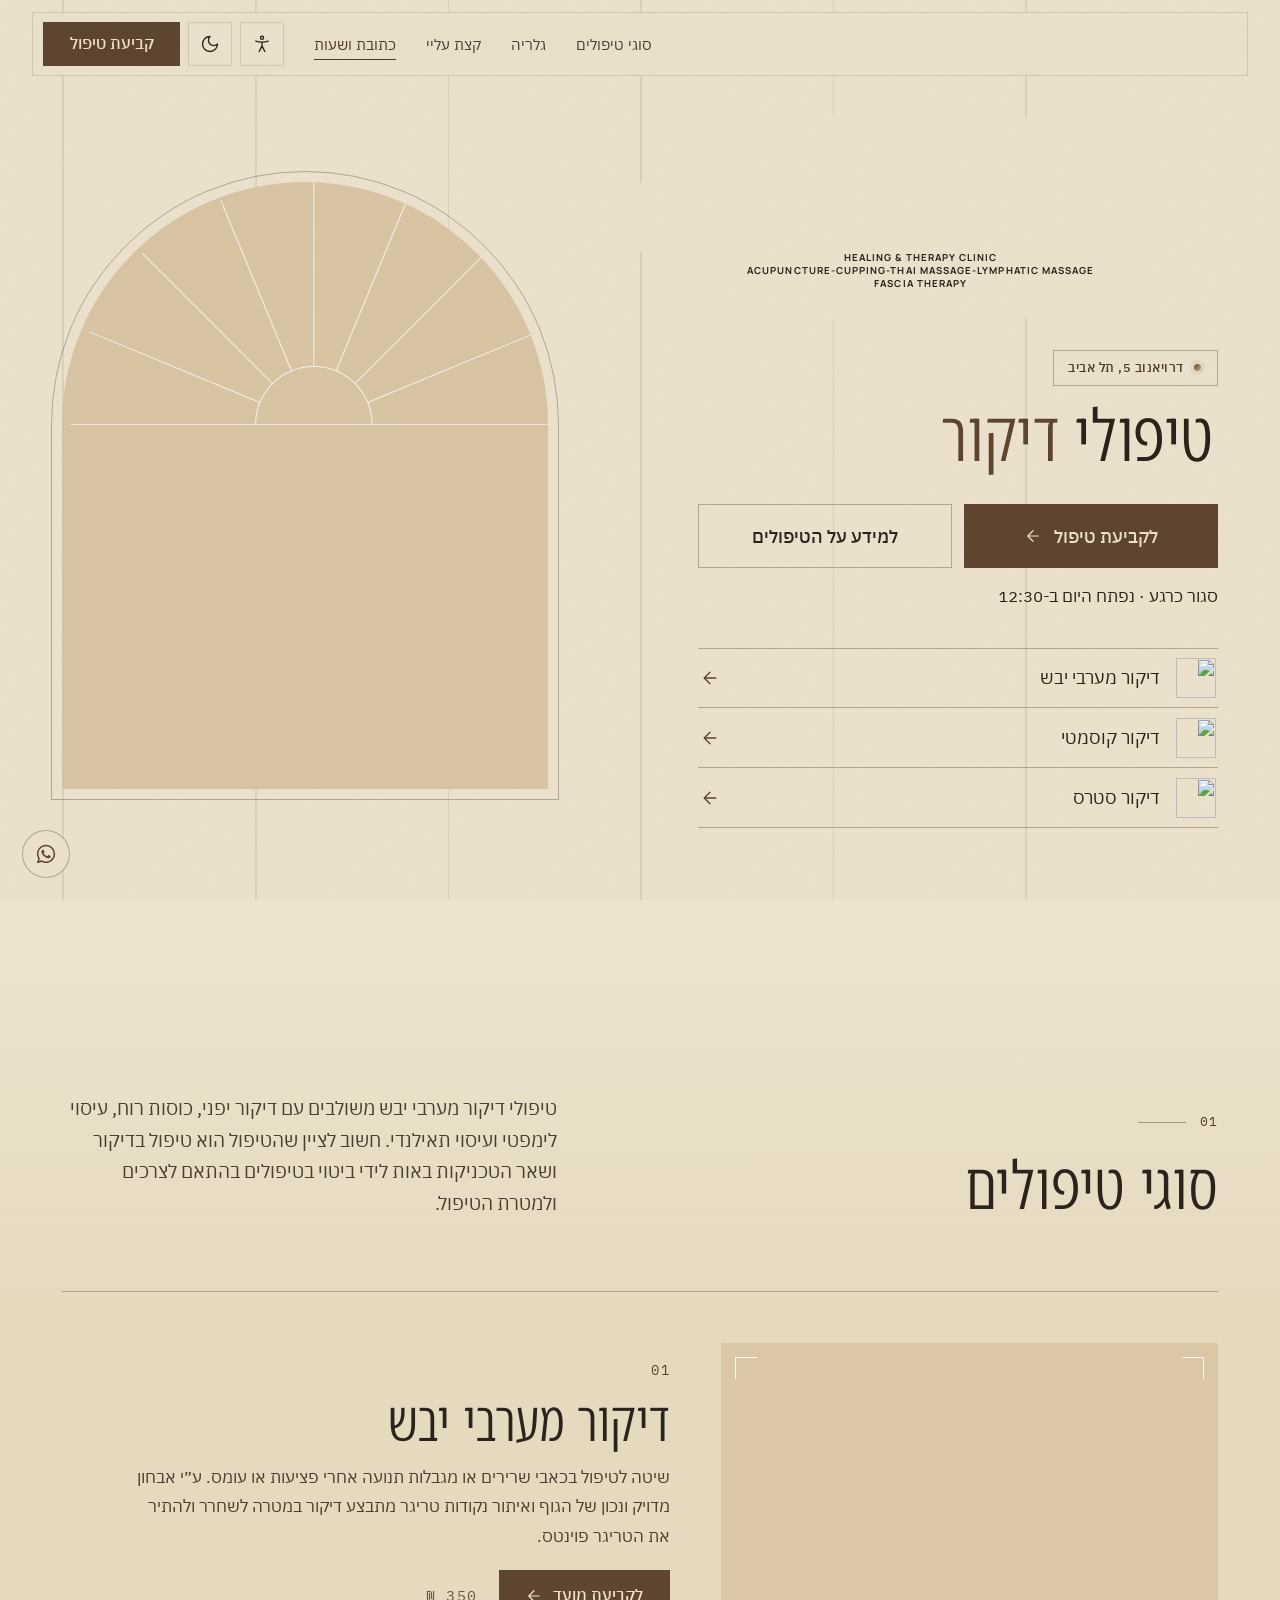
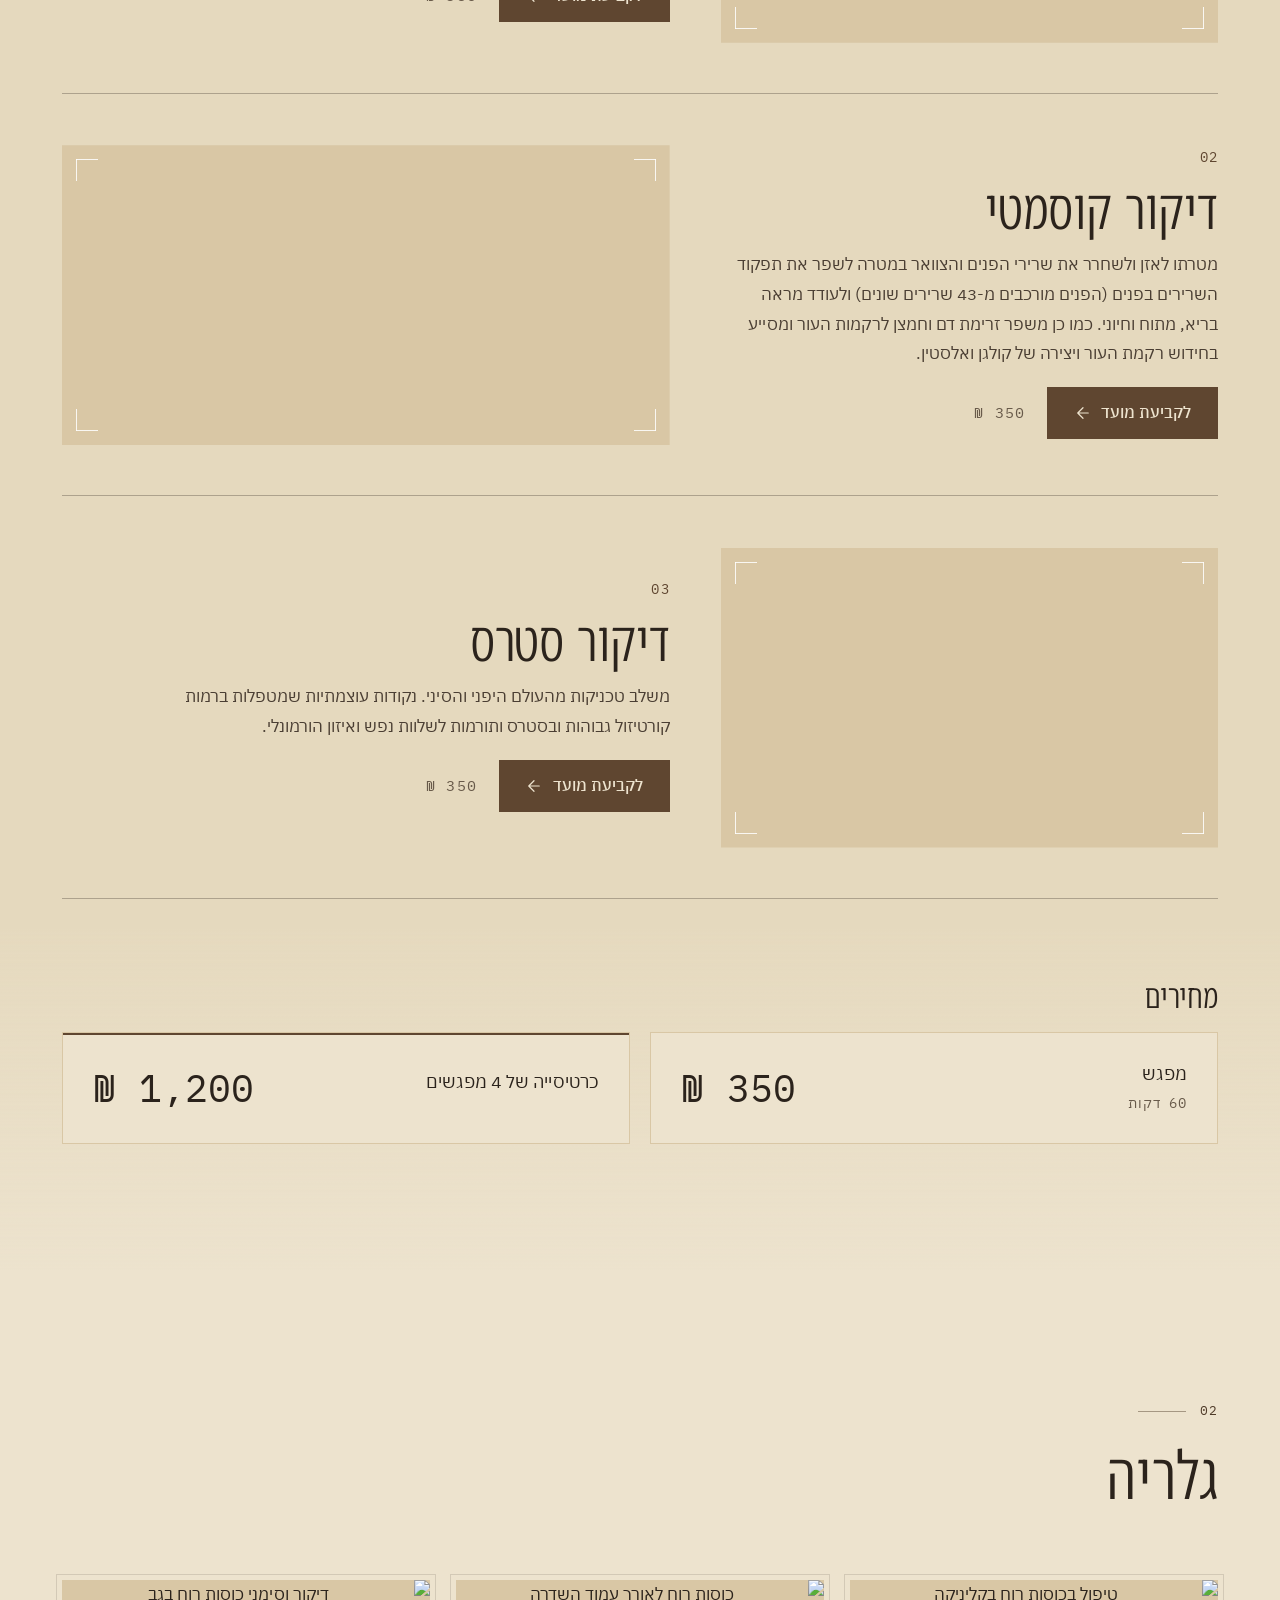
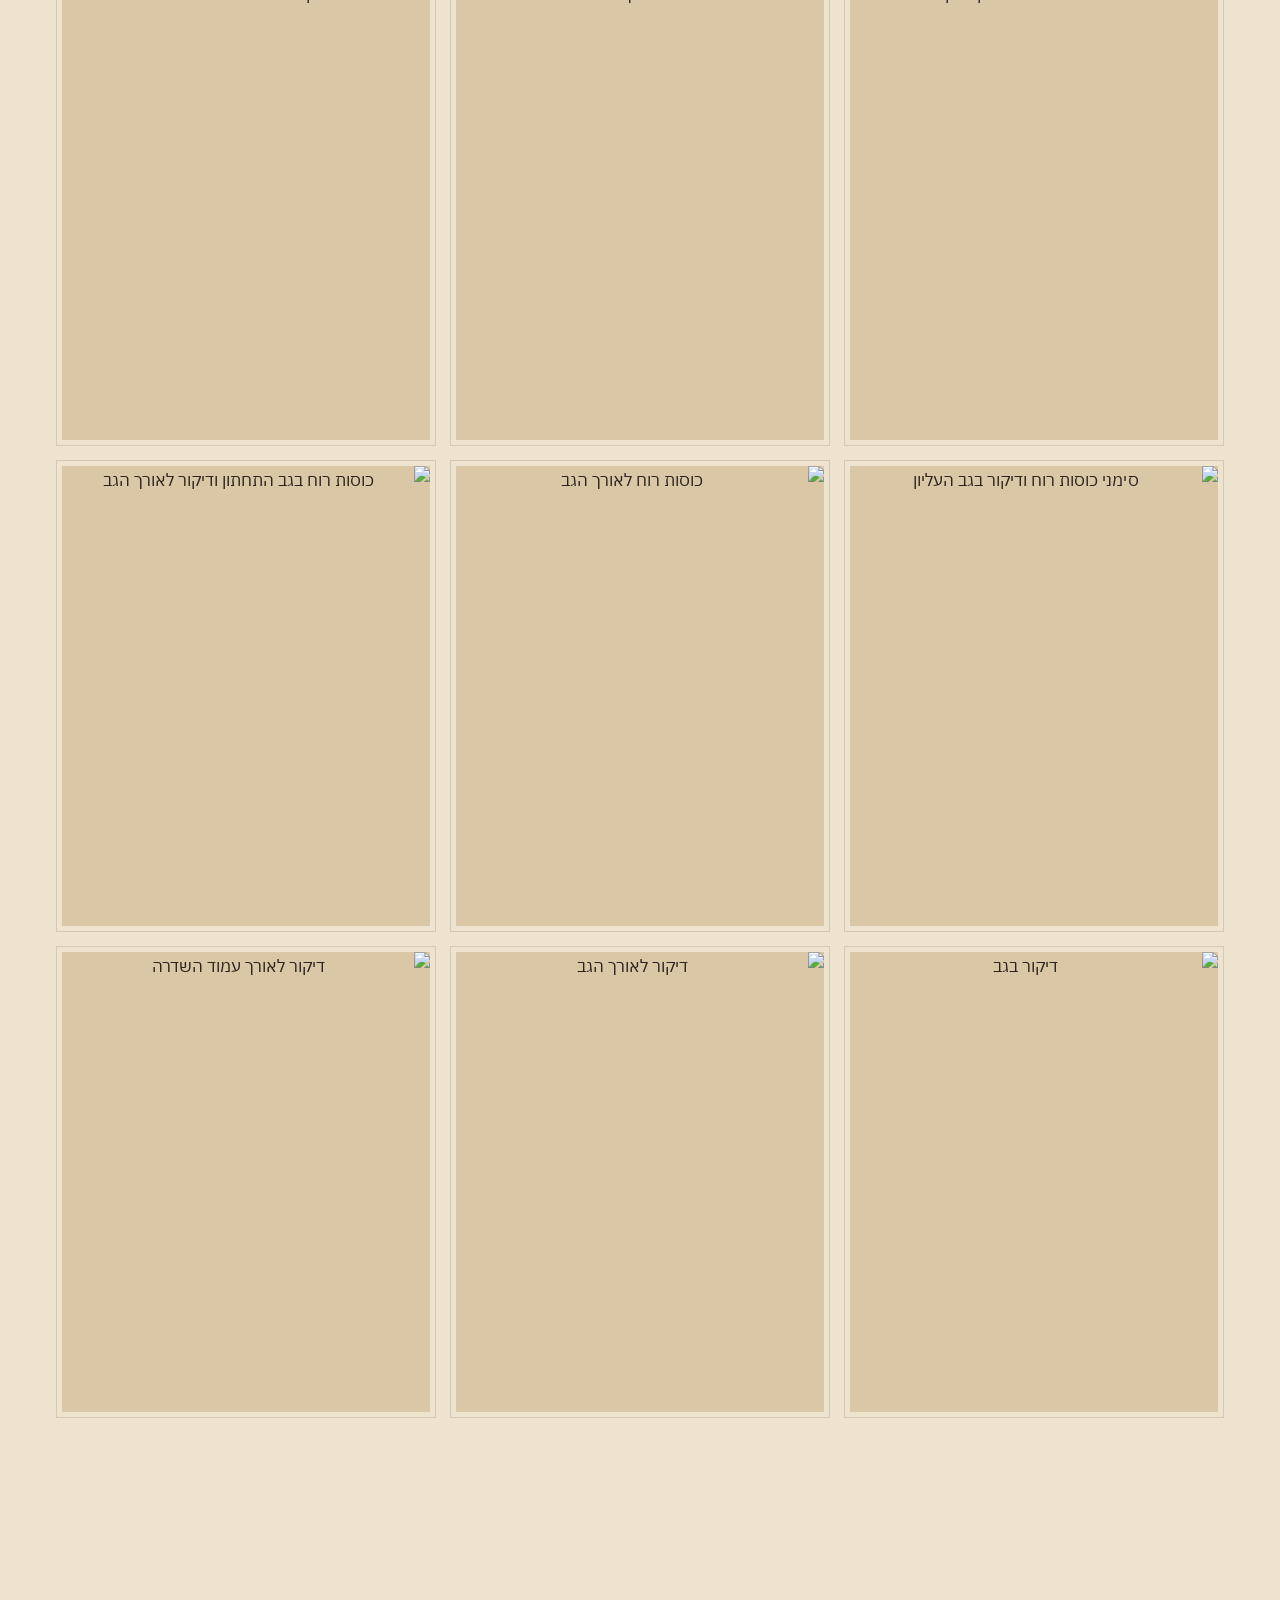
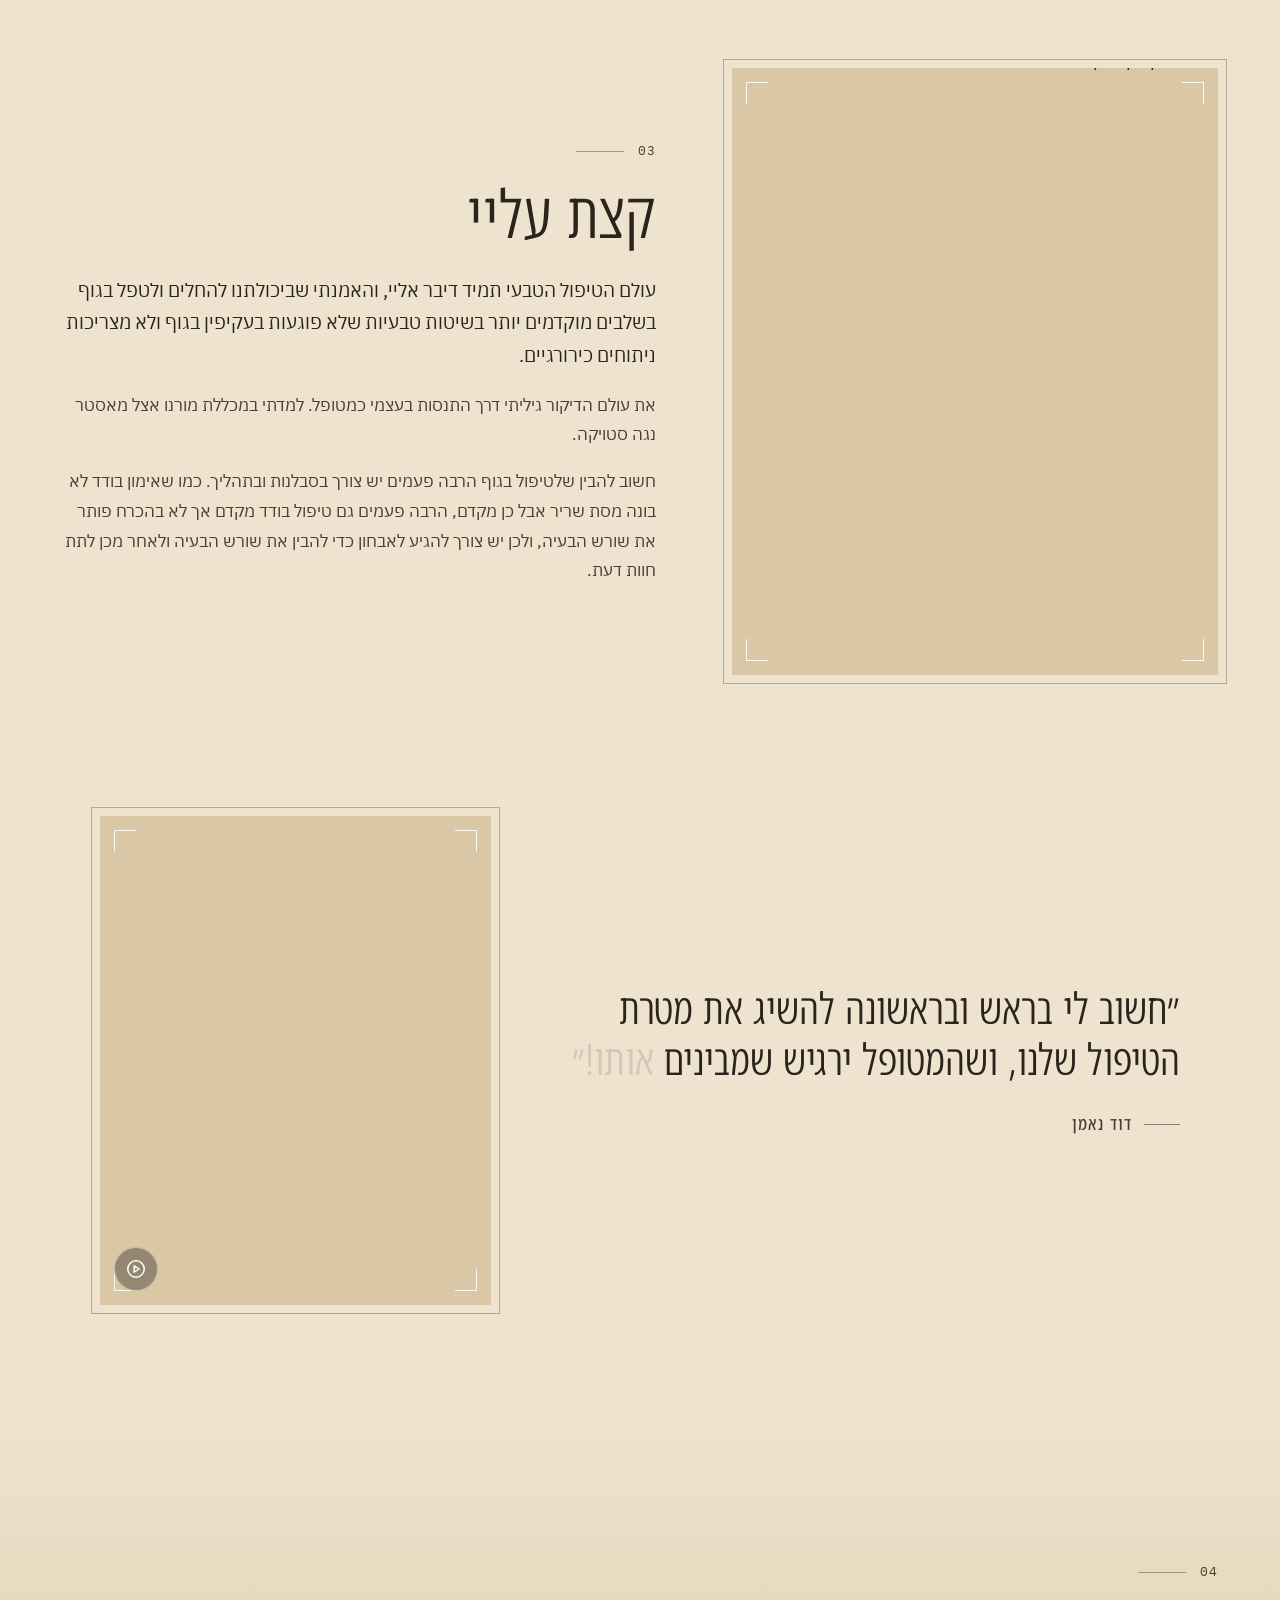
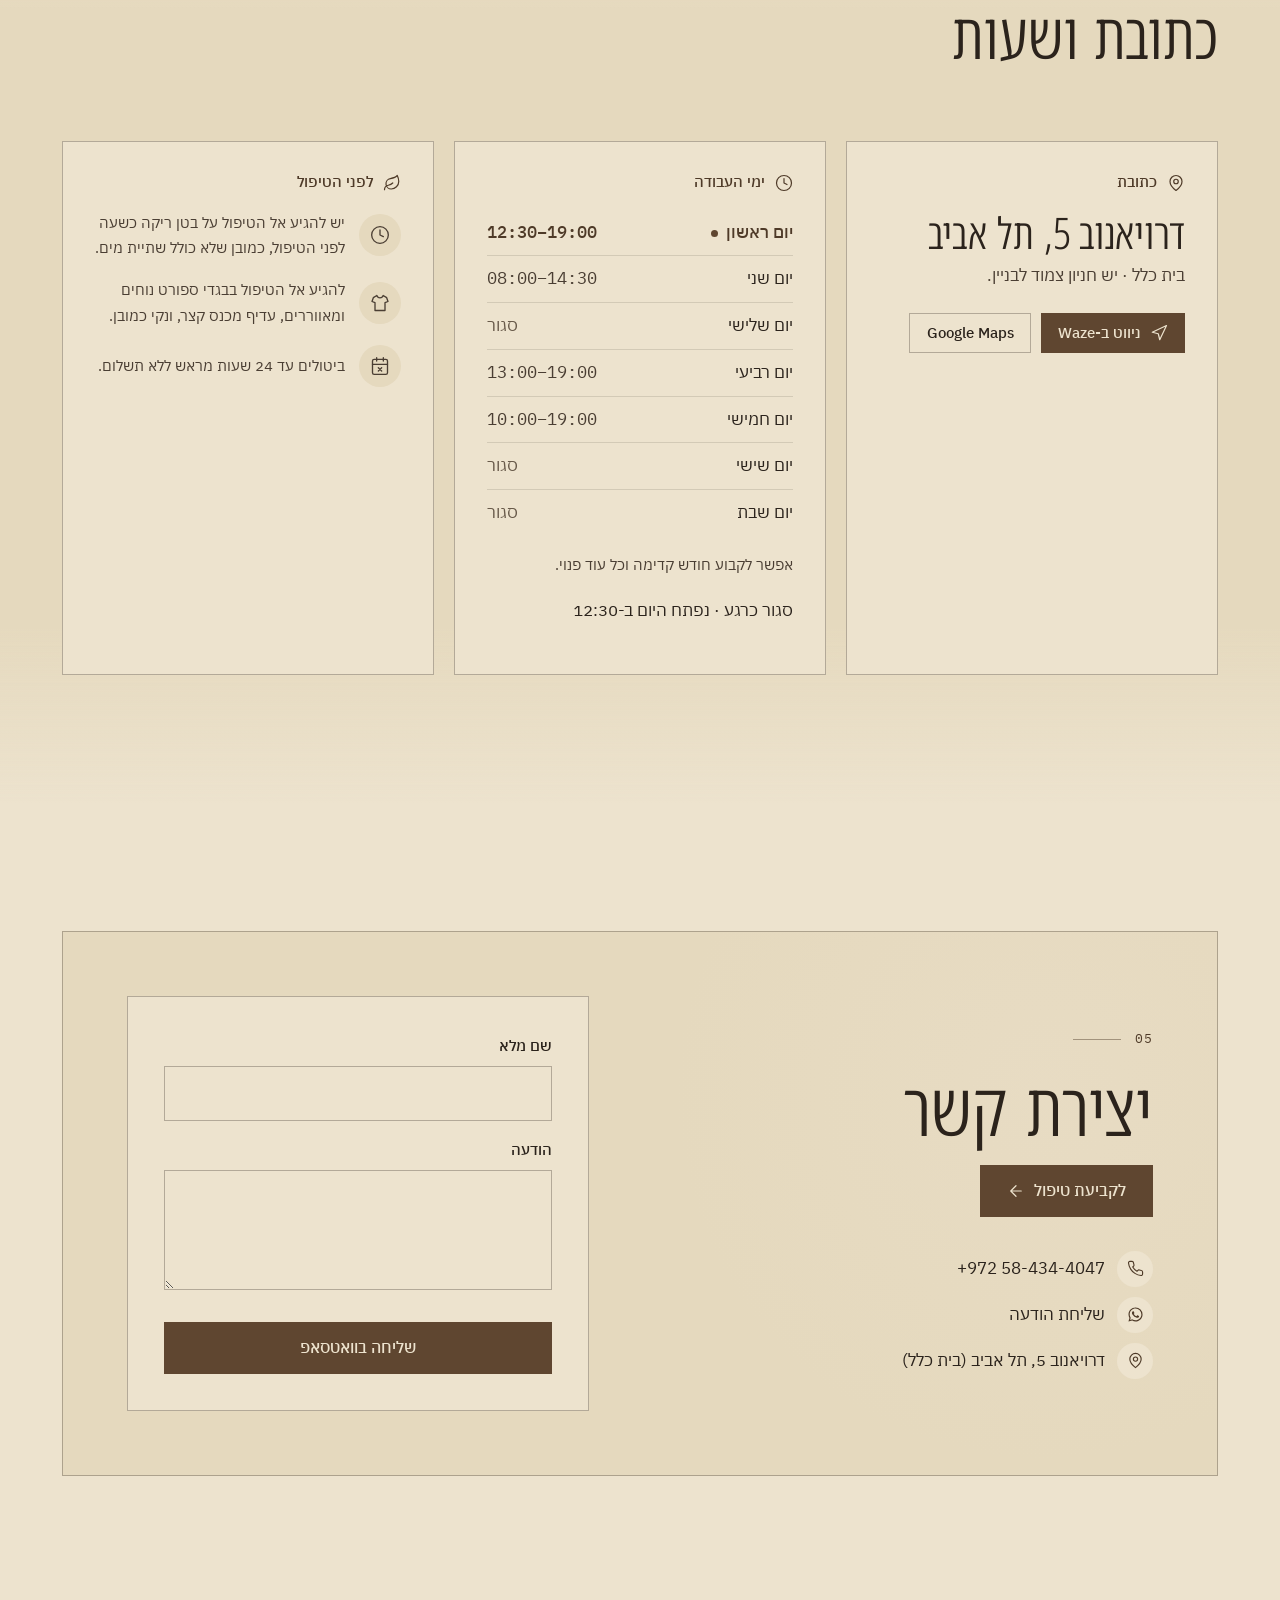
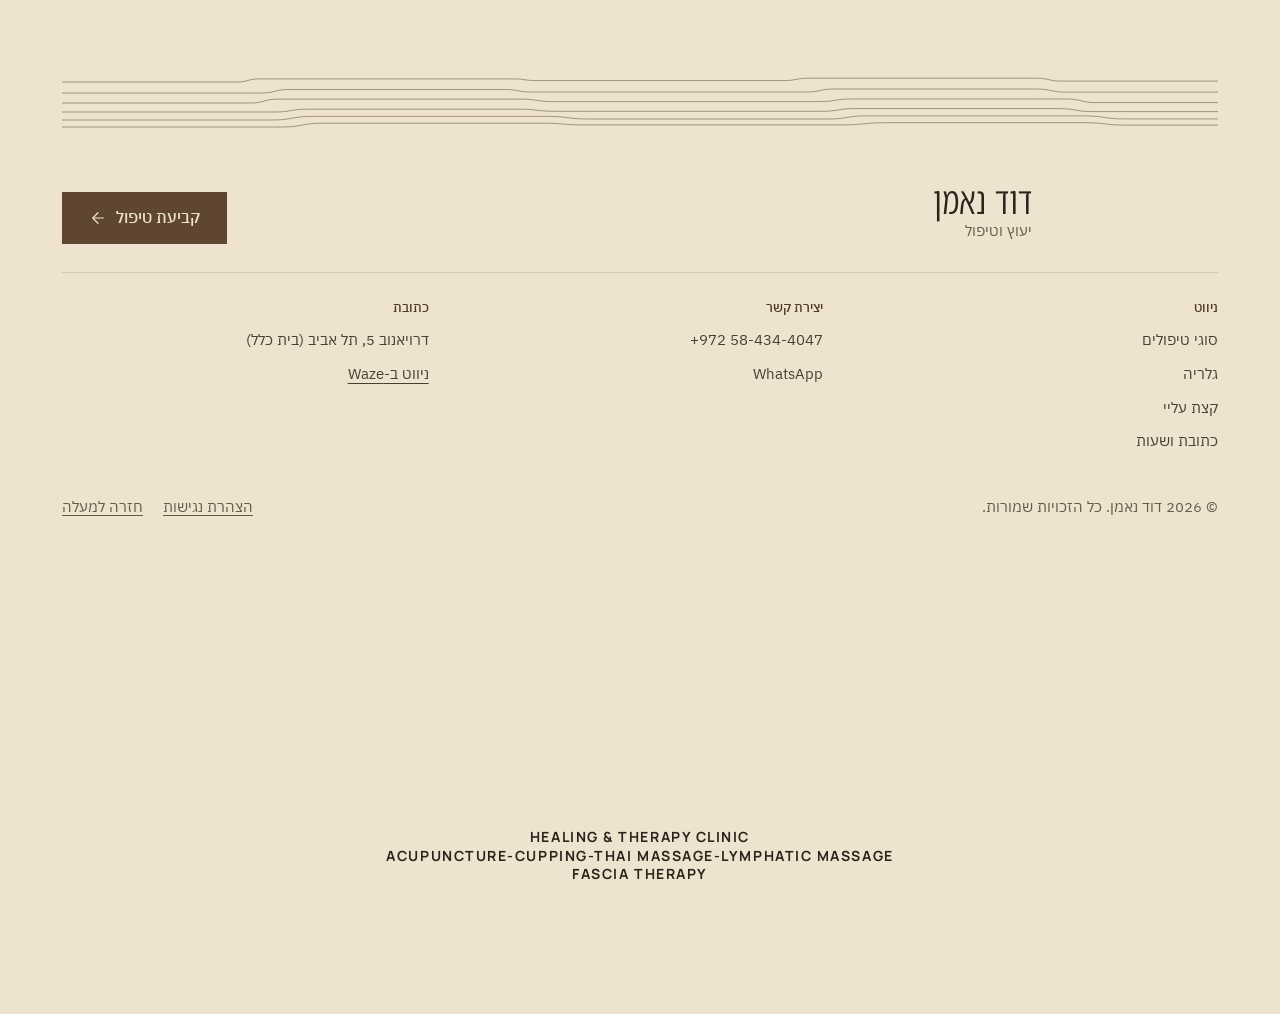
==== commit 767a465f: "Edit the site from the admin panel; notices at the top of the site; phone fixes The admin panel's ne" ====
--- a/docs/index.html
+++ b/docs/index.html
@@ -5908,6 +5908,808 @@
   box-shadow: var(--shadow);
 }
 
+/* ==========================================================================
+   Notices at the top of the site (written in the admin panel's "האתר" tab)
+   ========================================================================== */
+
+.site-notices {
+  position: relative;
+  z-index: 2;
+  display: grid;
+  gap: 8px;
+  padding: calc(env(safe-area-inset-top, 0px) + 10px) var(--gutter) 0;
+}
+
+.notice {
+  display: flex;
+  align-items: flex-start;
+  gap: 10px;
+  width: 100%;
+  max-width: var(--container);
+  margin-inline: auto;
+  padding: 11px 16px;
+  border: 1px solid var(--line-strong);
+  border-radius: var(--radius);
+  background: var(--surface-2);
+  color: var(--ink);
+  font-size: 0.98rem;
+  line-height: 1.55;
+  animation: notice-in 0.6s var(--ease) both;
+}
+
+.notice-icon {
+  flex: none;
+  width: 22px;
+  height: 22px;
+  margin-top: 1px;
+  color: var(--accent);
+}
+
+.notice-icon svg {
+  width: 100%;
+  height: 100%;
+}
+
+.notice-text {
+  flex: 1;
+  min-width: 0;
+  margin: 0;
+  overflow-wrap: anywhere;
+}
+
+.notice-tag {
+  display: inline-block;
+  margin-inline-end: 8px;
+  padding: 0 10px;
+  border-radius: 999px;
+  background: var(--accent);
+  color: var(--on-accent);
+  font-size: 0.8rem;
+  font-weight: 500;
+  line-height: 1.75;
+  vertical-align: 1px;
+}
+
+.notice-close {
+  flex: none;
+  display: grid;
+  place-items: center;
+  width: 44px;
+  height: 44px;
+  margin-block: -10px;
+  margin-inline: -4px -10px;
+  border: 0;
+  border-radius: 999px;
+  background: none;
+  color: var(--muted);
+  cursor: pointer;
+}
+
+.notice-close svg {
+  width: 18px;
+  height: 18px;
+}
+
+.notice-close:hover {
+  background: var(--line);
+  color: var(--ink);
+}
+
+.notice-close:focus-visible {
+  outline: 2px solid var(--accent);
+  outline-offset: -4px;
+}
+
+.notice-news {
+  background: color-mix(in srgb, var(--accent-soft) 65%, var(--surface));
+}
+
+.notice-alert {
+  border-color: var(--accent);
+  background: var(--accent);
+  color: var(--on-accent);
+  font-weight: 500;
+}
+
+.notice-alert .notice-icon {
+  color: var(--on-accent);
+}
+
+@keyframes notice-in {
+  from {
+    opacity: 0;
+    transform: translateY(-6px);
+  }
+}
+
+/* Texts written in the admin panel keep their line breaks. */
+.about-text p,
+.section-lead,
+.stack-desc,
+.prep li > span:last-child {
+  white-space: pre-line;
+}
+
+/* ==========================================================================
+   Admin panel: the "האתר" tab – notices, then the site's texts, prices and photos
+   ========================================================================== */
+
+.site-part + .site-part {
+  margin-top: 44px;
+}
+
+.site-part-head {
+  display: flex;
+  flex-wrap: wrap;
+  align-items: flex-end;
+  justify-content: space-between;
+  gap: 12px 20px;
+  margin-bottom: 16px;
+}
+
+.site-part-head .subhead {
+  margin-top: 0;
+}
+
+.site-part-head .panel-sub {
+  max-width: 62ch;
+  margin: 0;
+}
+
+.notice-preview {
+  animation: none;
+}
+
+.notice-item .item-body {
+  display: grid;
+  gap: 10px;
+}
+
+.notice-item:is(.is-paused, .is-ended) .notice-preview {
+  opacity: 0.55;
+}
+
+.notice-status {
+  margin: 0;
+}
+
+.notice-chip-live {
+  background: var(--success-soft);
+  color: var(--success);
+}
+
+.notice-item .notice-closing {
+  color: var(--ink-2);
+  font-weight: 500;
+}
+
+.notice-form {
+  display: grid;
+  gap: 18px;
+  margin-bottom: 16px;
+}
+
+.notice-form .subhead {
+  margin: 0;
+}
+
+.kind-options {
+  display: grid;
+  grid-template-columns: repeat(3, minmax(0, 1fr));
+  gap: 8px;
+  margin: 0;
+  padding: 0;
+  border: 0;
+}
+
+.kind-options legend {
+  margin-bottom: 8px;
+  padding: 0;
+  font-size: 0.94rem;
+  font-weight: 500;
+}
+
+.kind-option {
+  position: relative;
+  display: grid;
+  justify-items: center;
+  gap: 4px;
+  padding: 12px 8px;
+  border: 1px solid var(--line-strong);
+  border-radius: var(--radius-sm);
+  background: var(--surface);
+  text-align: center;
+  cursor: pointer;
+}
+
+/* (the real radio button lies over its whole card, so it's what a tap or a screen reader finds) */
+.kind-option input {
+  position: absolute;
+  inset: 0;
+  width: 100%;
+  height: 100%;
+  margin: 0;
+  opacity: 0;
+  cursor: pointer;
+}
+
+.kind-option:has(input:checked) {
+  border-color: var(--accent);
+  background: var(--accent-soft);
+  box-shadow: inset 0 0 0 1px var(--accent);
+}
+
+.kind-option:has(input:focus-visible) {
+  outline: 2px solid var(--accent);
+  outline-offset: 2px;
+}
+
+.kind-icon {
+  width: 24px;
+  height: 24px;
+  color: var(--accent);
+}
+
+.kind-text {
+  display: grid;
+  line-height: 1.35;
+}
+
+.kind-text small {
+  color: var(--muted);
+  font-size: 0.78rem;
+}
+
+@media (max-width: 460px) {
+  .kind-options {
+    grid-template-columns: minmax(0, 1fr);
+  }
+
+  .kind-option {
+    grid-template-columns: auto minmax(0, 1fr);
+    justify-items: start;
+    align-items: center;
+    column-gap: 12px;
+    padding: 10px 14px;
+    text-align: start;
+  }
+}
+
+.input-row {
+  display: flex;
+  align-items: center;
+  gap: 8px;
+}
+
+.input-row input {
+  flex: 1;
+  min-width: 0;
+}
+
+.field-hint {
+  color: var(--muted);
+  font-size: 0.85rem;
+  line-height: 1.5;
+}
+
+.minihead {
+  margin: 4px 0 -8px;
+  font-family: var(--font-body);
+  font-size: 1rem;
+  font-weight: 600;
+}
+
+.close-days {
+  display: grid;
+  gap: 8px;
+  padding: 14px;
+  border-radius: var(--radius-sm);
+  background: var(--surface-2);
+}
+
+.close-days .field-hint {
+  margin: 0;
+}
+
+.char-count {
+  justify-self: end;
+  color: var(--muted);
+  font-size: 0.8rem;
+  font-variant-numeric: tabular-nums;
+}
+
+/* The site's content: one folding part per section of the home page */
+.edit-section {
+  border: 1px solid var(--border);
+  border-radius: var(--radius);
+  background: var(--surface);
+}
+
+.edit-section + .edit-section {
+  margin-top: 10px;
+}
+
+.edit-section > summary {
+  display: flex;
+  align-items: center;
+  gap: 10px;
+  min-height: 58px;
+  padding: 10px 18px;
+  border-radius: var(--radius);
+  cursor: pointer;
+  list-style: none;
+  font-size: 1.05rem;
+  font-weight: 600;
+}
+
+.edit-section > summary::-webkit-details-marker {
+  display: none;
+}
+
+.edit-section > summary:focus-visible {
+  outline: 2px solid var(--accent);
+  outline-offset: 2px;
+}
+
+.edit-section-name {
+  flex: 1;
+}
+
+.edit-chevron {
+  width: 22px;
+  height: 22px;
+  color: var(--muted);
+  transition: transform 0.3s var(--ease);
+}
+
+.edit-section[open] .edit-chevron {
+  transform: rotate(180deg);
+}
+
+.edit-body {
+  display: grid;
+  gap: 24px;
+  padding: 6px 18px 22px;
+}
+
+.edit-field textarea {
+  min-height: 96px;
+  overflow-y: auto;
+}
+
+.field-foot {
+  display: flex;
+  align-items: center;
+  justify-content: space-between;
+  gap: 12px;
+  min-height: 20px;
+}
+
+.field-foot .char-count {
+  margin-inline-start: auto;
+}
+
+.edit-body .field-hint {
+  margin: 0;
+}
+
+.photo-group {
+  display: grid;
+  gap: 14px;
+}
+
+.photo-field {
+  display: grid;
+  gap: 10px;
+}
+
+.photo-field.has-error .photo-frame {
+  outline: 2px solid var(--danger);
+  outline-offset: 3px;
+}
+
+.photo-label {
+  margin: 0;
+  font-size: 0.94rem;
+  font-weight: 500;
+}
+
+.photo-row {
+  display: flex;
+  flex-wrap: wrap;
+  align-items: center;
+  gap: 16px;
+}
+
+.photo-frame {
+  position: relative;
+  flex: none;
+  width: 120px;
+  aspect-ratio: 4 / 5;
+  overflow: hidden;
+  border-radius: var(--radius-sm);
+  background: var(--photo-bg);
+}
+
+.photo-frame img {
+  width: 100%;
+  height: 100%;
+  object-fit: cover;
+}
+
+.photo-frame-hero,
+.crop-frame-hero {
+  border-radius: 999px 999px 0 0;
+}
+
+.photo-frame-service {
+  aspect-ratio: 1;
+}
+
+.photo-fan {
+  position: absolute;
+  inset: 0;
+  pointer-events: none;
+}
+
+.photo-actions {
+  display: grid;
+  justify-items: start;
+  gap: 6px;
+}
+
+.photo-actions .btn svg {
+  width: 18px;
+  height: 18px;
+}
+
+.builtin-list {
+  display: flex;
+  gap: 10px;
+  padding: 4px 2px 8px;
+  overflow-x: auto;
+  scroll-snap-type: x proximity;
+}
+
+.builtin-photo {
+  flex: none;
+  display: grid;
+  gap: 6px;
+  width: 86px;
+  padding: 4px;
+  border: 2px solid transparent;
+  border-radius: var(--radius-sm);
+  background: none;
+  color: var(--ink-2);
+  font: inherit;
+  font-size: 0.8rem;
+  text-align: center;
+  cursor: pointer;
+  scroll-snap-align: start;
+}
+
+.builtin-photo img {
+  width: 100%;
+  aspect-ratio: 4 / 5;
+  object-fit: cover;
+  border-radius: 999px 999px 4px 4px;
+}
+
+.builtin-photo[aria-pressed='true'] {
+  border-color: var(--accent);
+  background: var(--accent-soft);
+  color: var(--ink);
+  font-weight: 600;
+}
+
+.builtin-photo:focus-visible {
+  outline: 2px solid var(--accent);
+  outline-offset: 2px;
+}
+
+.service-edit-list {
+  display: grid;
+  gap: 16px;
+}
+
+.service-edit {
+  display: grid;
+  gap: 18px;
+  min-width: 0;
+  margin: 0;
+  padding: 16px;
+  border: 1px solid var(--border);
+  border-radius: var(--radius-sm);
+}
+
+.service-edit legend {
+  padding: 0 8px;
+  font-weight: 600;
+}
+
+.form-row-3 {
+  grid-template-columns: repeat(auto-fit, minmax(130px, 1fr));
+}
+
+.gallery-edit {
+  display: grid;
+  gap: 12px;
+}
+
+.gallery-rows {
+  display: grid;
+  gap: 10px;
+  margin: 0;
+  padding: 0;
+  list-style: none;
+}
+
+.gallery-row {
+  display: grid;
+  grid-template-columns: 72px minmax(0, 1fr);
+  grid-template-areas:
+    'thumb actions'
+    'field field';
+  align-items: center;
+  gap: 10px 14px;
+  padding: 10px;
+  border: 1px solid var(--border);
+  border-radius: var(--radius-sm);
+}
+
+.gallery-thumb {
+  grid-area: thumb;
+  width: 72px;
+  aspect-ratio: 4 / 5;
+  object-fit: cover;
+  border-radius: 10px;
+  background: var(--photo-bg);
+}
+
+.gallery-row .field {
+  grid-area: field;
+}
+
+.gallery-row-actions {
+  grid-area: actions;
+}
+
+/* Wide screens: the photo, its description and the buttons on one line */
+@media (min-width: 760px) {
+  .gallery-row {
+    grid-template-columns: 72px minmax(0, 1fr) auto;
+    grid-template-areas: 'thumb field actions';
+  }
+}
+
+.gallery-row .field label {
+  font-size: 0.85rem;
+}
+
+.gallery-row .field input {
+  min-height: 46px;
+  padding-block: 8px;
+}
+
+.gallery-row-actions {
+  display: flex;
+  justify-content: flex-start;
+  flex-wrap: wrap;
+  align-items: center;
+  gap: 6px;
+}
+
+.gallery-row-actions .icon-btn[disabled] {
+  opacity: 0.35;
+  cursor: default;
+}
+
+/* While there are changes to save: a bar that stays at the bottom of the screen */
+.save-bar {
+  position: sticky;
+  bottom: calc(12px + env(safe-area-inset-bottom, 0px));
+  z-index: 40;
+  margin-top: 24px;
+  padding: 10px 12px;
+  border: 1px solid var(--glass-border);
+  border-radius: var(--radius);
+  background: var(--header-bg);
+  box-shadow: var(--shadow-lift);
+  backdrop-filter: blur(20px) saturate(160%);
+  -webkit-backdrop-filter: blur(20px) saturate(160%);
+}
+
+.save-bar-inner {
+  display: flex;
+  flex-wrap: wrap;
+  align-items: center;
+  gap: 8px;
+}
+
+.save-bar-text {
+  flex: 1 1 140px;
+  font-weight: 600;
+}
+
+#save-alert:empty {
+  display: none;
+}
+
+#save-alert .alert {
+  margin-top: 8px;
+}
+
+/* Framing a photo before it's uploaded: the frame takes whatever room the screen leaves, and
+   the buttons always show (on a phone the dialog fills the screen) */
+.crop-dialog {
+  width: min(560px, calc(100vw - 32px));
+  height: min(860px, calc(100dvh - 32px));
+  max-width: none;
+  max-height: none;
+}
+
+.crop-dialog .dialog-inner {
+  display: flex;
+  flex-direction: column;
+  gap: 12px;
+  height: 100%;
+  padding: 20px;
+}
+
+.crop-dialog h2 {
+  margin: 0;
+  font-size: 1.6rem;
+}
+
+.crop-dialog .panel-sub {
+  margin: 0;
+  font-size: 0.92rem;
+  line-height: 1.5;
+}
+
+.crop-dialog .panel-actions {
+  margin: 0;
+}
+
+.crop-stage {
+  flex: 1 1 auto;
+  display: grid;
+  place-items: center;
+  min-height: 150px;
+}
+
+@media (max-width: 560px) {
+  .crop-dialog {
+    width: 100vw;
+    height: 100dvh;
+    margin: 0;
+    border: 0;
+  }
+
+  .crop-dialog .dialog-inner {
+    padding: max(16px, env(safe-area-inset-top, 0px)) 16px max(16px, env(safe-area-inset-bottom, 0px));
+  }
+}
+
+.crop-frame {
+  position: relative;
+  overflow: hidden;
+  border-radius: var(--radius-sm);
+  background: var(--photo-bg);
+  cursor: grab;
+  touch-action: none;
+  user-select: none;
+  -webkit-user-select: none;
+}
+
+.crop-frame.crop-frame-hero {
+  border-radius: 999px 999px 0 0;
+}
+
+.crop-frame:active {
+  cursor: grabbing;
+}
+
+.crop-frame:focus-visible {
+  outline: 2px solid var(--accent);
+  outline-offset: 4px;
+}
+
+/* The arch's window in the editor: drawn at once, without the home page's entrance */
+.photo-fan .fanlight path {
+  animation: none !important;
+  stroke-dasharray: none;
+}
+
+.crop-img {
+  position: absolute;
+  top: 0;
+  left: 0;
+  max-width: none;
+  transform-origin: 0 0;
+  pointer-events: none;
+  -webkit-user-drag: none;
+}
+
+.crop-zoom input {
+  min-height: 0;
+  padding: 0;
+  border: 0;
+  background: none;
+  box-shadow: none;
+  accent-color: var(--accent);
+}
+
+.crop-zoom input:focus {
+  box-shadow: none;
+}
+
+.crop-status {
+  min-height: 1.5em;
+  margin: 0;
+  color: var(--muted);
+  font-size: 0.9rem;
+}
+
+/* Admin forms never grow wider than the screen: a field as wide as its content (a date and
+   time field is) shrinks to the column instead of pushing the form out. */
+.admin-wrap :is(.form, .edit-body, .service-edit, .photo-group, .photo-field, .gallery-edit, .close-days, .field) {
+  grid-template-columns: minmax(0, 1fr);
+}
+
+/* Phones: the admin tabs in rows of three, all of them in sight */
+@media (max-width: 560px) {
+  .tabs {
+    display: grid;
+    grid-template-columns: repeat(3, minmax(0, 1fr));
+    width: 100%;
+    border-radius: 24px;
+  }
+
+  .tab {
+    padding: 9px 4px;
+    font-size: 0.9rem;
+    text-align: center;
+  }
+}
+
+/* Phones: each day's opening hours fit the width (two time fields and the remove button) */
+@media (max-width: 560px) {
+  .ranges {
+    display: grid;
+    grid-template-columns: minmax(0, 1fr);
+    justify-items: start;
+  }
+
+  .range {
+    display: grid;
+    grid-template-columns: minmax(0, 1fr) auto minmax(0, 1fr) auto;
+    width: 100%;
+  }
+
+  .range input {
+    width: 100%;
+    min-width: 0;
+    padding-inline: 8px;
+  }
+
+  .range .icon-btn {
+    width: 40px;
+    height: 40px;
+  }
+}
+
+/* A notice shown in the admin list keeps the site's colors (not the list's grey text) */
+.item-body .notice-text {
+  color: inherit;
+  font-size: inherit;
+}
+
+/* Red text (remove buttons, errors) dark enough to read on the light background (4.5:1) */
+:root[data-look='2ln']:not([data-theme='dark']) {
+  --danger: #9a3a2c;
+}
+
   </style>
 </head>
 <body data-title-key="meta.homeTitle">
@@ -5967,7 +6769,7 @@
           <ul class="hero-treatments" id="hero-treatments" data-i18n-attr="aria-label:nav.treatments"></ul>
         </div>
         <figure class="hero-room" aria-hidden="true" data-parallax="18">
-          <img src="images/room.jpg" srcset="images/room-640.jpg 640w, images/room.jpg 960w, images/room-1440.jpg 1440w" sizes="(max-width: 900px) 92vw, 46vw" alt="" width="960" height="1200" loading="lazy">
+          <img data-photo="hero" src="images/room.jpg" srcset="images/room-640.jpg 640w, images/room.jpg 960w, images/room-1440.jpg 1440w" sizes="(max-width: 900px) 92vw, 46vw" alt="" width="960" height="1200" loading="lazy">
           <svg class="fanlight" viewBox="0 0 200 100" preserveAspectRatio="none" aria-hidden="true" focusable="false"><path pathLength="1" d="M100 100H0"></path><path pathLength="1" d="M100 100H200"></path><path pathLength="1" d="M124 100A24 24 0 0 0 76 100"></path><path pathLength="1" d="M122.17 90.82L192.39 61.73"></path><path pathLength="1" d="M116.97 83.03L170.71 29.29"></path><path pathLength="1" d="M109.18 77.83L138.27 7.61"></path><path pathLength="1" d="M100 76L100 0"></path><path pathLength="1" d="M90.82 77.83L61.73 7.61"></path><path pathLength="1" d="M83.03 83.03L29.29 29.29"></path><path pathLength="1" d="M77.83 90.82L7.61 61.73"></path></svg>
         </figure>
       </div>
@@ -5981,7 +6783,7 @@
             <span class="sec-num" aria-hidden="true">01</span>
             <h2 class="section-title" data-i18n="treatments.title"></h2>
           </div>
-          <p class="section-lead" data-i18n="treatments.lead"></p>
+          <p class="section-lead" data-i18n="treatments.lead" data-optional></p>
         </header>
         <ol class="stack" id="services-list" aria-live="polite"></ol>
         <!-- Prices: a session, and a card of sessions (config/site.json → prices) -->
@@ -6028,15 +6830,15 @@
         <div class="about">
           <figure class="about-photo reveal" data-parallax="16">
             <div class="blob">
-              <img src="images/about.jpg" srcset="images/about.jpg 900w, images/about-1350.jpg 1350w, images/about-1800.jpg 1800w" sizes="(max-width: 900px) 92vw, 45vw" alt="דוד נאמן בקליניקה" width="900" height="1125" loading="lazy">
+              <img data-photo="about" src="images/about.jpg" srcset="images/about.jpg 900w, images/about-1350.jpg 1350w, images/about-1800.jpg 1800w" sizes="(max-width: 900px) 92vw, 45vw" alt="דוד נאמן בקליניקה" width="900" height="1125" loading="lazy">
             </div>
           </figure>
           <div class="about-text reveal">
             <span class="sec-num" aria-hidden="true">03</span>
             <h2 class="section-title" data-i18n="about.title"></h2>
             <p class="about-lead" data-i18n="about.p1"></p>
-            <p data-i18n="about.p2"></p>
-            <p data-i18n="about.p3"></p>
+            <p data-i18n="about.p2" data-optional></p>
+            <p data-i18n="about.p3" data-optional></p>
           </div>
         </div>
         <figure class="statement">
@@ -6082,8 +6884,8 @@
             <h3 class="visit-h"><span data-icon="leaf"></span><span data-i18n="visit.prep"></span></h3>
             <ul class="prep">
               <li><span class="prep-icon" data-icon="clock"></span><span data-i18n="visit.prep1"></span></li>
-              <li><span class="prep-icon" data-icon="shirt"></span><span data-i18n="visit.prep2"></span></li>
-              <li><span class="prep-icon" data-icon="calendarX"></span><span data-i18n="visit.prep3"></span></li>
+              <li data-optional><span class="prep-icon" data-icon="shirt"></span><span data-i18n="visit.prep2"></span></li>
+              <li data-optional><span class="prep-icon" data-icon="calendarX"></span><span data-i18n="visit.prep3"></span></li>
             </ul>
           </div>
         </div>
@@ -6719,6 +7521,108 @@
       copied: 'הועתק',
       shareWhatsapp: 'שליחה בוואטסאפ',
       inviteMessage: 'קישור לכניסה לניהול האתר (עובד פעם אחת, תקף {hours} שעות): {link}\nבפעמים הבאות נכנסים מ"ניהול" בתחתית האתר, עם Face\u00a0ID.',
+      // The "האתר" tab: notices at the top of the site, and its texts, prices and photos
+      tabSite: 'האתר',
+      noticesTitle: 'הודעות באתר',
+      noticesSub: 'הודעה קצרה שמופיעה בראש כל דפי האתר – למשל ״הקליניקה סגורה עד 20.11״, או משהו חדש.',
+      noticeAdd: 'הודעה חדשה',
+      noticeEdit: 'עריכת ההודעה',
+      noticeNone: 'אין כרגע הודעות באתר.',
+      noticeEmpty: 'הטקסט יופיע כאן',
+      noticeKind: 'סוג ההודעה',
+      kind_info: 'עדכון',
+      kind_info_sub: 'הודעה רגילה',
+      kind_news: 'חדש',
+      kind_news_sub: 'משהו חדש בקליניקה',
+      kind_alert: 'חשוב',
+      kind_alert_sub: 'למשל סגירה זמנית – מופיעה תמיד, בלי כפתור סגירה',
+      noticeText: 'הטקסט',
+      noticeWhen: 'מתי היא מופיעה',
+      noticeFrom: 'התחלה',
+      noticeFromHint: 'ריק – מעכשיו',
+      noticeUntil: 'סיום',
+      noticeUntilHint: 'ריק – עד שמכבים אותה',
+      clear: 'ניקוי',
+      noticeClose: 'לסגור את היומן להזמנות בימים האלה',
+      noticeCloseFrom: 'מיום',
+      noticeCloseTo: 'עד יום (כולל)',
+      noticeCloseHint: 'תורים שכבר נקבעו בימים האלה נשארים – כדאי לבדוק בלשונית ״פגישות״. הימים מופיעים גם ב״יומן״, ונפתחים שוב כשמשהים או מוחקים את ההודעה.',
+      noticePreview: 'כך זה ייראה באתר',
+      noticeSaved: 'ההודעה נשמרה',
+      noticeDeleteConfirm: 'למחוק את ההודעה? אם היא סגרה ימים ביומן, הם ייפתחו שוב.',
+      noticeDeleted: 'ההודעה נמחקה',
+      noticeShowing: 'מופיעה באתר עכשיו',
+      noticeShowingUntil: 'מופיעה באתר עד {date}',
+      noticeScheduled: 'תופיע באתר מ־{date}',
+      noticeEnded: 'הסתיימה ב־{date}',
+      noticePaused: 'מושהית – לא מופיעה באתר',
+      noticeClosing: 'היומן סגור להזמנות: {from} – {to}',
+      noticePause: 'השהיה',
+      noticeResume: 'הפעלה',
+      noticePausedToast: 'ההודעה הושהתה',
+      noticeOnToast: 'ההודעה הופעלה',
+      noticeCantResume: 'אי אפשר להפעיל אותה כך – נא לפתוח ״עריכה״ ולבדוק את התאריכים.',
+      noticeTextNeeded: 'נא לכתוב את ההודעה (2–280 תווים).',
+      noticeWhenInvalid: 'נא לבדוק את התאריך והשעה.',
+      noticeEndInvalid: 'הסיום צריך להיות אחרי ההתחלה.',
+      noticeCloseInvalid: 'נא לבחור את שני הימים (עד שנה), כשהראשון לא אחרי השני.',
+      edit: 'עריכה',
+      closedByNotice: 'נסגר בהודעה באתר (וייפתח איתה)',
+      contentTitle: 'תוכן האתר',
+      contentSub: 'הטקסטים, הציטוט, המחירים והתמונות. פותחים חלק, משנים ולוחצים ״שמירה״ – השינוי מופיע באתר מיד.',
+      changedHere: 'שונה',
+      unsaved: 'יש שינויים שלא נשמרו',
+      discard: 'ביטול השינויים',
+      discardConfirm: 'לבטל את כל השינויים שעוד לא נשמרו?',
+      contentSaved: 'נשמר – השינויים כבר באתר',
+      fixFields: 'יש שדות שצריך לתקן (מסומנים באדום).',
+      fieldRefused: 'אי אפשר לשמור את זה כך – נא לבדוק.',
+      photoMissing: 'תמונה שהועלתה לא נשמרה עד הסוף. נא להעלות אותה שוב.',
+      originally: 'במקור: {text}',
+      toOriginal: 'החזרת המקור',
+      optional: 'לא חובה',
+      emptyHides: 'ריק – לא יופיע באתר',
+      required: 'זה לא יכול להיות ריק',
+      photoAlt: 'תיאור התמונה',
+      photoAltHint: 'למי שלא רואה את התמונה (קוראי מסך), ולגוגל.',
+      photoChange: 'החלפת תמונה',
+      photoPickHint: 'מהגלריה של הטלפון, או צילום חדש',
+      photoBuiltin: 'או אחת מהתמונות שכבר באתר:',
+      mediaOff: 'העלאת תמונות עוד לא מחוברת באתר.',
+      serviceName: 'שם הטיפול',
+      serviceDescription: 'התיאור',
+      servicePhoto: 'התמונה',
+      pricesTitle: 'מחירים',
+      priceSession: 'מפגש (₪)',
+      pricePackSessions: 'מפגשים בכרטיסייה',
+      pricePack: 'הכרטיסייה (₪)',
+      pricesNote: 'המחירים מופיעים באתר ובקביעת התור, ולפיהם נקבע הסכום להעברה בביט או בפייבוקס. מחיר המפגש הוא לכל אחד מהטיפולים.',
+      galleryHint: 'התמונות מופיעות לפי הסדר הזה. אפשר להזיז, להחליף, להסיר ולהוסיף (עד {n}).',
+      galleryPhoto: 'תמונה {n}',
+      galleryUp: 'הזזה למעלה',
+      galleryDown: 'הזזה למטה',
+      galleryReplace: 'החלפה',
+      galleryRemove: 'הסרה',
+      galleryRemoveConfirm: 'להסיר את התמונה מהגלריה?',
+      galleryAdd: 'הוספת תמונה',
+      galleryReset: 'החזרת הגלריה המקורית',
+      galleryResetConfirm: 'להחזיר את הגלריה כמו שהייתה במקור?',
+      cropTitle: 'מה רואים בתמונה',
+      cropHelp: 'גוררים את התמונה כדי לבחור מה רואים בצורה הזו, ומגדילים עם המחוון (או בצביטה עם שתי אצבעות).',
+      cropFrame: 'התמונה. אפשר להזיז אותה בחצים, ולהגדיל ב־+ וב־-',
+      cropZoom: 'הגדלה',
+      cropUse: 'שימוש בתמונה',
+      cancelAction: 'ביטול',
+      uploading: 'מעלה את התמונה… ({n} מתוך {total})',
+      uploadFailed: 'ההעלאה לא הצליחה. אפשר לנסות שוב.',
+      photoUnreadable: 'אי אפשר לפתוח את הקובץ הזה כתמונה. אפשר לנסות תמונה אחרת.',
+      photoSmall: 'התמונה קטנה, ועלולה להיראות מטושטשת במסכים גדולים.',
+    },
+    // Notices at the top of the site (from the admin panel)
+    notice: {
+      region: 'הודעות מהקליניקה',
+      new: 'חדש',
+      close: 'סגירת ההודעה',
     },
     notFound: {
       title: 'העמוד לא נמצא',
@@ -7080,6 +7984,107 @@
       copied: 'Copied',
       shareWhatsapp: 'Send on WhatsApp',
       inviteMessage: 'Link to sign in to the site admin (works once, valid for {hours} hours): {link}\nNext time, use "Admin" at the bottom of the site, with Face\u00a0ID.',
+      // The "Website" tab: notices at the top of the site, and its texts, prices and photos
+      tabSite: 'Website',
+      noticesTitle: 'Notices on the site',
+      noticesSub: 'A short message at the top of every page – for example "The clinic is closed until 20 Nov", or something new.',
+      noticeAdd: 'New notice',
+      noticeEdit: 'Edit the notice',
+      noticeNone: 'No notices on the site right now.',
+      noticeEmpty: 'The text shows here',
+      noticeKind: 'Kind',
+      kind_info: 'Update',
+      kind_info_sub: 'An ordinary message',
+      kind_news: 'New',
+      kind_news_sub: 'Something new at the clinic',
+      kind_alert: 'Important',
+      kind_alert_sub: 'For example closed for a while – always shows, with no close button',
+      noticeText: 'Text',
+      noticeWhen: 'When it shows',
+      noticeFrom: 'Starts',
+      noticeFromHint: 'Empty – from now',
+      noticeUntil: 'Ends',
+      noticeUntilHint: 'Empty – until it’s turned off',
+      clear: 'Clear',
+      noticeClose: 'Close the calendar to bookings on these days',
+      noticeCloseFrom: 'From',
+      noticeCloseTo: 'To (including)',
+      noticeCloseHint: 'Bookings already made on these days stay – check the Bookings tab. The days also show in Schedule, and open again when the notice is paused or deleted.',
+      noticePreview: 'How it looks on the site',
+      noticeSaved: 'Notice saved',
+      noticeDeleteConfirm: 'Delete this notice? Any days it closed in the calendar open again.',
+      noticeDeleted: 'Notice deleted',
+      noticeShowing: 'Showing on the site now',
+      noticeShowingUntil: 'Showing until {date}',
+      noticeScheduled: 'Shows from {date}',
+      noticeEnded: 'Ended {date}',
+      noticePaused: 'Paused – not showing',
+      noticeClosing: 'Calendar closed to bookings: {from} – {to}',
+      noticePause: 'Pause',
+      noticeResume: 'Turn on',
+      noticePausedToast: 'Notice paused',
+      noticeOnToast: 'Notice on',
+      noticeCantResume: 'It can’t be turned on like this – open Edit and check the dates.',
+      noticeTextNeeded: 'Please write the notice (2–280 characters).',
+      noticeWhenInvalid: 'Please check the date and time.',
+      noticeEndInvalid: 'The end must be after the start.',
+      noticeCloseInvalid: 'Please pick both days (up to a year), the first not after the second.',
+      edit: 'Edit',
+      closedByNotice: 'Closed by a notice on the site (opens with it)',
+      contentTitle: 'The site’s content',
+      contentSub: 'Texts, the quote, prices and photos. Open a part, change it and press Save – it shows on the site at once.',
+      changedHere: 'Changed',
+      unsaved: 'Unsaved changes',
+      discard: 'Discard changes',
+      discardConfirm: 'Discard all the changes that aren’t saved yet?',
+      contentSaved: 'Saved – the changes are on the site',
+      fixFields: 'Some fields need fixing (marked in red).',
+      fieldRefused: 'This can’t be saved like this – please check it.',
+      photoMissing: 'A photo that was uploaded didn’t finish. Please upload it again.',
+      originally: 'Originally: {text}',
+      toOriginal: 'Back to the original',
+      optional: 'optional',
+      emptyHides: 'Empty – won’t show on the site',
+      required: 'This can’t be empty',
+      photoAlt: 'Photo description',
+      photoAltHint: 'For people who can’t see the photo (screen readers), and for Google.',
+      photoChange: 'Replace photo',
+      photoPickHint: 'From the phone’s photos, or take one',
+      photoBuiltin: 'Or one of the site’s photos:',
+      mediaOff: 'Uploading photos isn’t connected on the site yet.',
+      serviceName: 'Treatment name',
+      serviceDescription: 'Description',
+      servicePhoto: 'Photo',
+      pricesTitle: 'Prices',
+      priceSession: 'Session (₪)',
+      pricePackSessions: 'Sessions on the card',
+      pricePack: 'The card (₪)',
+      pricesNote: 'The prices show on the site and when booking, and set the amount to transfer by Bit or PayBox. The session price is for each of the treatments.',
+      galleryHint: 'The photos show in this order. You can move, replace, remove and add photos (up to {n}).',
+      galleryPhoto: 'Photo {n}',
+      galleryUp: 'Move up',
+      galleryDown: 'Move down',
+      galleryReplace: 'Replace',
+      galleryRemove: 'Remove',
+      galleryRemoveConfirm: 'Remove this photo from the gallery?',
+      galleryAdd: 'Add a photo',
+      galleryReset: 'Back to the original gallery',
+      galleryResetConfirm: 'Put the gallery back as it was originally?',
+      cropTitle: 'Frame the photo',
+      cropHelp: 'Drag the photo to choose what shows in this shape, and zoom with the slider (or pinch with two fingers).',
+      cropFrame: 'The photo. Move it with the arrow keys, zoom with + and -',
+      cropZoom: 'Zoom',
+      cropUse: 'Use this photo',
+      cancelAction: 'Cancel',
+      uploading: 'Uploading the photo… ({n} of {total})',
+      uploadFailed: 'The upload didn’t work. You can try again.',
+      photoUnreadable: 'This file can’t be opened as a photo. Try another one.',
+      photoSmall: 'The photo is small and may look soft on big screens.',
+    },
+    notice: {
+      region: 'Notices from the clinic',
+      new: 'New',
+      close: 'Close the notice',
     },
     notFound: {
       title: 'Page not found',
@@ -7101,6 +8106,14 @@
   sparkle: '<path d="M12 3l1.9 5.8L20 11l-6.1 2.2L12 19l-1.9-5.8L4 11l6.1-2.2Z"/>',
   clock: '<circle cx="12" cy="12" r="10"/><path d="M12 6v6l4 2"/>',
   calendar: '<rect width="18" height="18" x="3" y="4" rx="2"/><path d="M16 2v4M8 2v4M3 10h18"/>',
+  info: '<circle cx="12" cy="12" r="10"/><path d="M12 16v-4M12 8h.01"/>',
+  alert: '<path d="M10.3 3.9 1.8 18a2 2 0 0 0 1.7 3h17a2 2 0 0 0 1.7-3L13.7 3.9a2 2 0 0 0-3.4 0Z"/><path d="M12 9v4M12 17h.01"/>',
+  image: '<rect width="18" height="18" x="3" y="3" rx="2"/><circle cx="9" cy="9" r="2"/><path d="m21 15-3.1-3.1a2 2 0 0 0-2.8 0L6 21"/>',
+  pencil: '<path d="M17 3a2.85 2.83 0 1 1 4 4L7.5 20.5 2 22l1.5-5.5Z"/><path d="m15 5 4 4"/>',
+  trash: '<path d="M3 6h18M8 6V4a2 2 0 0 1 2-2h4a2 2 0 0 1 2 2v2M19 6l-1 14a2 2 0 0 1-2 2H8a2 2 0 0 1-2-2L5 6"/>',
+  up: '<path d="m18 15-6-6-6 6"/>',
+  down: '<path d="m6 9 6 6 6-6"/>',
+  eye: '<path d="M2 12s3.6-7 10-7 10 7 10 7-3.6 7-10 7S2 12 2 12Z"/><circle cx="12" cy="12" r="3"/>',
   check: '<path d="M20 6 9 17l-5-5"/>',
   checkCircle: '<circle cx="12" cy="12" r="10"/><path d="m9 12 2 2 4-4"/>',
   phone: '<path d="M22 16.92v3a2 2 0 0 1-2.18 2 19.79 19.79 0 0 1-8.63-3.07 19.5 19.5 0 0 1-6-6 19.79 19.79 0 0 1-3.07-8.67A2 2 0 0 1 4.11 2h3a2 2 0 0 1 2 1.72c.13.96.36 1.9.7 2.81a2 2 0 0 1-.45 2.11L8.09 9.91a16 16 0 0 0 6 6l1.27-1.27a2 2 0 0 1 2.11-.45c.91.34 1.85.57 2.81.7A2 2 0 0 1 22 16.92Z"/>',
@@ -7143,6 +8156,304 @@
   }
 }
 
+// What David can change on the site himself, in the admin panel's "האתר" tab: the texts (the
+// quote included), the treatments' names, descriptions and photos, the prices, the opening and
+// "about" photos, and the gallery with its descriptions.
+//
+// His changes are kept as one document ("content") on the server:
+//   { texts:    { "about.quote": "…" },                       ← keys of the Hebrew dictionary (i18n.js)
+//     services: { "stress": { name, description, photo } },  ← per treatment (config/site.json)
+//     photos:   { hero: <photo>, about: <photo> },  aboutAlt: "…",
+//     gallery:  [{ photo: <photo>, alt: "…" }, …],
+//     prices:   { session: 350, packSessions: 4, pack: 1200 } }
+// where a <photo> is { builtin: "david-2" } (a photo that comes with the site, in images/) or
+// { upload: "<id>" } (one he uploaded from his phone; served from /media/).
+// Anything missing stays as it comes with the site.
+//
+// Used by the pages, the admin panel and the Worker (worker/content.js), so it imports nothing
+// and keeps its names distinctive (the GitHub Pages build puts all the scripts in one).
+
+const SECTION_TITLE = { he: 'כותרת הפרק', en: 'Section title' };
+
+const CONTENT_SECTIONS = [
+  {
+    id: 'hero',
+    label: { he: 'הפתיחה', en: 'Opening screen' },
+    items: [
+      { text: 'hero.titleA', label: { he: 'הכותרת – החלק הראשון', en: 'Headline – first part' }, max: 30 },
+      { text: 'hero.titleB', label: { he: 'הכותרת – החלק המודגש', en: 'Headline – highlighted part' }, max: 30 },
+      { photo: 'hero', label: { he: 'התמונה בחלון הקשת', en: 'The photo in the arch' } },
+    ],
+  },
+  {
+    id: 'treatments',
+    label: { he: 'טיפולים ומחירים', en: 'Treatments and prices' },
+    items: [
+      { text: 'treatments.title', also: ['nav.treatments'], label: SECTION_TITLE, max: 40 },
+      { text: 'treatments.lead', label: { he: 'פסקת הפתיחה', en: 'Intro paragraph' }, max: 800, multiline: true, optional: true },
+      { services: true },
+      { prices: true },
+    ],
+  },
+  {
+    id: 'gallery',
+    label: { he: 'גלריה', en: 'Gallery' },
+    items: [
+      { text: 'gallery.title', also: ['nav.gallery'], label: SECTION_TITLE, max: 40 },
+      { gallery: true },
+    ],
+  },
+  {
+    id: 'about',
+    label: { he: 'קצת עליי', en: 'About' },
+    items: [
+      { text: 'about.title', also: ['nav.about'], label: SECTION_TITLE, max: 40 },
+      { photo: 'about', label: { he: 'התמונה', en: 'Photo' } },
+      { text: 'about.p1', label: { he: 'פסקה ראשונה', en: 'First paragraph' }, max: 1200, multiline: true },
+      { text: 'about.p2', label: { he: 'פסקה שנייה', en: 'Second paragraph' }, max: 1200, multiline: true, optional: true },
+      { text: 'about.p3', label: { he: 'פסקה שלישית', en: 'Third paragraph' }, max: 1200, multiline: true, optional: true },
+      { text: 'about.quote', label: { he: 'הציטוט', en: 'The quote' }, max: 300, multiline: true },
+    ],
+  },
+  {
+    id: 'visit',
+    label: { he: 'כתובת ושעות', en: 'Address and hours' },
+    items: [
+      { text: 'visit.title', also: ['nav.visit'], label: SECTION_TITLE, max: 40 },
+      { text: 'visit.parking', label: { he: 'חניה', en: 'Parking' }, max: 200 },
+      { text: 'visit.booking', also: ['book.lead'], label: { he: 'המשפט מתחת לשעות', en: 'The line under the hours' }, max: 200 },
+      { text: 'visit.prep1', label: { he: 'לפני הטיפול – 1', en: 'Before the session – 1' }, max: 300, multiline: true },
+      { text: 'visit.prep2', label: { he: 'לפני הטיפול – 2', en: 'Before the session – 2' }, max: 300, multiline: true, optional: true },
+      { text: 'visit.prep3', label: { he: 'לפני הטיפול – 3', en: 'Before the session – 3' }, max: 300, multiline: true, optional: true },
+    ],
+  },
+  {
+    id: 'contact',
+    label: { he: 'יצירת קשר', en: 'Contact' },
+    items: [{ text: 'contact.title', label: SECTION_TITLE, max: 60 }],
+  },
+];
+
+const TEXT_FIELDS = CONTENT_SECTIONS.flatMap((s) => s.items.filter((i) => i.text));
+
+// The treatments' own fields (per treatment in config/site.json).
+const SERVICE_LIMITS = { name: 40, description: 1200 };
+const GALLERY_LIMITS = { photos: 24, alt: 160 };
+const PRICE_LIMITS = { session: [0, 5000], packSessions: [2, 20], pack: [0, 50000] };
+
+// ---------------------------------------------------------------------------
+// Photos
+// ---------------------------------------------------------------------------
+
+// Where a photo goes, its shape (width / height), the widths an upload is saved in, and the
+// photos that come with the site that fit there.
+const PHOTO_SLOTS = {
+  hero: { ratio: 4 / 5, widths: [640, 1080, 1600], builtins: ['room', 'david-1', 'david-2', 'david-3'] },
+  about: { ratio: 4 / 5, widths: [640, 1080, 1600], builtins: ['about'] },
+  service: { ratio: 1, widths: [300, 700, 1200], builtins: ['svc-dry', 'svc-cosmetic', 'svc-stress'] },
+  gallery: { ratio: 4 / 5, widths: [720, 1080, 1600], builtins: ['gal-1', 'gal-2', 'gal-3', 'gal-4', 'gal-5', 'gal-6', 'gal-7', 'gal-8', 'gal-9'] },
+};
+
+// An uploaded photo's id: 16 random letters and digits (base32).
+const UPLOAD_ID_RE = /^[a-z2-7]{16}$/;
+
+const archPhoto = (id, label) => ({
+  label,
+  w: 960,
+  h: 1200,
+  set: [[`images/${id}-640.jpg`, 640], [`images/${id}.jpg`, 960], [`images/${id}-1440.jpg`, 1440]],
+});
+const galleryPhoto = (n) => ({
+  w: 720,
+  h: 900,
+  set: [[`images/gal-${n}.jpg`, 720], [`images/gal-${n}-1080.jpg`, 1080]],
+  large: `images/large/gal-${n}.jpg`,
+});
+const servicePhoto = (id) => ({
+  w: 700,
+  h: 700,
+  set: [[`images/${id}-300.jpg`, 300], [`images/${id}.jpg`, 700], [`images/${id}-1200.jpg`, 1200], [`images/${id}-1600.jpg`, 1600]],
+});
+
+const BUILTIN_PHOTOS = {
+  room: archPhoto('room', { he: 'חדר הטיפולים', en: 'The treatment room' }),
+  'david-1': archPhoto('david-1', { he: 'דוד – 1', en: 'David – 1' }),
+  'david-2': archPhoto('david-2', { he: 'דוד – 2', en: 'David – 2' }),
+  'david-3': archPhoto('david-3', { he: 'דוד – 3', en: 'David – 3' }),
+  about: { w: 900, h: 1125, set: [['images/about.jpg', 900], ['images/about-1350.jpg', 1350], ['images/about-1800.jpg', 1800]] },
+  ...Object.fromEntries([1, 2, 3, 4, 5, 6, 7, 8, 9].map((n) => [`gal-${n}`, galleryPhoto(n)])),
+  'svc-dry': servicePhoto('svc-dry'),
+  'svc-cosmetic': servicePhoto('svc-cosmetic'),
+  'svc-stress': servicePhoto('svc-stress'),
+};
+
+// The gallery as it comes with the site (the same photos and descriptions as index.html).
+const DEFAULT_GALLERY = [
+  'טיפול בכוסות רוח בקליניקה',
+  'סימני כוסות רוח ודיקור בגב העליון',
+  'דיקור בגב',
+  'כוסות רוח לאורך עמוד השדרה',
+  'כוסות רוח לאורך הגב',
+  'דיקור לאורך הגב',
+  'דיקור וסימני כוסות רוח בגב',
+  'כוסות רוח בגב התחתון ודיקור לאורך הגב',
+  'דיקור לאורך עמוד השדרה',
+].map((alt, i) => ({ photo: { builtin: `gal-${i + 1}` }, alt }));
+const DEFAULT_PHOTOS = { hero: { builtin: 'room' }, about: { builtin: 'about' } };
+const DEFAULT_ABOUT_ALT = 'דוד נאמן בקליניקה';
+
+/** The photo that comes with a treatment ("images/svc-dry.jpg" → { builtin: "svc-dry" }). */
+const serviceDefaultPhoto = (service) => {
+  const id = /^images\/([\w-]+)\.jpg$/.exec(service?.image || '')?.[1];
+  return id && BUILTIN_PHOTOS[id] ? { builtin: id } : null;
+};
+
+/** True for a photo that may go in this slot. */
+function isPhotoRef(ref, slot) {
+  const spec = PHOTO_SLOTS[slot];
+  if (!spec || !ref || typeof ref !== 'object' || Array.isArray(ref) || Object.keys(ref).length !== 1) return false;
+  if (typeof ref.builtin === 'string') return spec.builtins.includes(ref.builtin);
+  return typeof ref.upload === 'string' && UPLOAD_ID_RE.test(ref.upload);
+}
+
+/**
+ * Everything an <img> needs for a photo: { src, srcset, width, height, large, byWidth }.
+ * `base` comes before an uploaded photo's address: '' on the site itself, the site's full
+ * address on the GitHub Pages copy.
+ */
+function photoSource(ref, slot, base = '') {
+  if (!isPhotoRef(ref, slot)) return null;
+  let set;
+  let size;
+  let large;
+  if (ref.builtin) {
+    const b = BUILTIN_PHOTOS[ref.builtin];
+    set = b.set;
+    size = [b.w, b.h];
+    large = b.large;
+  } else {
+    const spec = PHOTO_SLOTS[slot];
+    set = spec.widths.map((w) => [`${base}/media/${ref.upload}-${w}.jpg`, w]);
+    const w = (set[1] || set[0])[1];
+    size = [w, Math.round(w / spec.ratio)];
+  }
+  const main = set.find(([, w]) => w === size[0]) || set[0];
+  return {
+    src: main[0],
+    srcset: set.map(([u, w]) => `${u} ${w}w`).join(', '),
+    width: size[0],
+    height: size[1],
+    large: large || set.at(-1)[0],
+    byWidth: Object.fromEntries(set.map(([u, w]) => [w, u])),
+  };
+}
+
+/** Upload addresses (for checking that every size of an upload is there). */
+const uploadKeys = (ref, slot) => (ref?.upload ? PHOTO_SLOTS[slot].widths.map((w) => `${ref.upload}-${w}`) : []);
+
+/** Every uploaded photo the content uses, as { id, slot }. */
+function contentUploads(content = {}) {
+  const out = [];
+  const add = (ref, slot) => ref?.upload && out.push({ id: ref.upload, slot });
+  add(content.photos?.hero, 'hero');
+  add(content.photos?.about, 'about');
+  for (const s of Object.values(content.services || {})) add(s?.photo, 'service');
+  for (const g of content.gallery || []) add(g?.photo, 'gallery');
+  return out;
+}
+
+// ---------------------------------------------------------------------------
+// Putting the content on the page
+// ---------------------------------------------------------------------------
+
+const getPath = (obj, path) => path.split('.').reduce((o, k) => (o == null ? o : o[k]), obj);
+function setPath(obj, path, value) {
+  const keys = path.split('.');
+  const last = keys.pop();
+  const target = keys.reduce((o, k) => (o[k] ??= {}), obj);
+  target[last] = value;
+}
+
+/**
+ * Writes his texts into the Hebrew dictionary (`dict`), and the original text from `pristine`
+ * wherever he has none (so a text he puts back to the original goes back). A section's title
+ * is also its name in the menu, and the headline's two parts make its full text.
+ */
+function applyContentTexts(dict, pristine, texts = {}) {
+  const own = (key) => typeof texts?.[key] === 'string';
+  for (const f of TEXT_FIELDS) {
+    for (const key of [f.text, ...(f.also || [])]) setPath(dict, key, own(f.text) ? texts[f.text] : getPath(pristine, key));
+  }
+  setPath(
+    dict,
+    'hero.title',
+    own('hero.titleA') || own('hero.titleB') ? `${getPath(dict, 'hero.titleA')} ${getPath(dict, 'hero.titleB')}`.trim() : getPath(pristine, 'hero.title'),
+  );
+}
+
+/**
+ * The site's settings (config/site.json, as /api/config gives them) with his treatments and
+ * prices: names, descriptions and photos (`image`, and `imageSet` by width), and the prices.
+ */
+function mergeSiteConfig(config, content = {}, base = '') {
+  const prices = content?.prices;
+  const services = (config.services || []).map((s) => {
+    const mine = content?.services?.[s.id] || {};
+    const photo = photoSource(isPhotoRef(mine.photo, 'service') ? mine.photo : serviceDefaultPhoto(s), 'service', base);
+    return {
+      ...s,
+      name: typeof mine.name === 'string' ? { ...s.name, he: mine.name } : s.name,
+      description: typeof mine.description === 'string' ? { ...s.description, he: mine.description } : s.description,
+      image: photo ? photo.byWidth[700] || photo.src : s.image,
+      imageSet: photo ? photo.byWidth : undefined,
+      price: prices ? prices.session : s.price,
+    };
+  });
+  return {
+    ...config,
+    services,
+    prices: prices
+      ? { ...config.prices, session: { ...config.prices?.session, price: prices.session }, pack: { sessions: prices.packSessions, price: prices.pack } }
+      : config.prices,
+  };
+}
+
+/** The gallery to show: his, or the one that comes with the site. Each: { …photoSource, alt }. */
+function galleryPhotos(content = {}, base = '') {
+  const list = Array.isArray(content?.gallery) ? content.gallery : DEFAULT_GALLERY;
+  return list
+    .map((g) => {
+      const p = photoSource(g?.photo, 'gallery', base);
+      return p && { ...p, alt: typeof g.alt === 'string' ? g.alt : '' };
+    })
+    .filter(Boolean);
+}
+
+// ---------------------------------------------------------------------------
+// Checking what the admin panel sends (the Worker uses these)
+// ---------------------------------------------------------------------------
+
+/**
+ * A text as it will be kept: Unicode-normalized, without control characters or the bidi
+ * overrides that could flip it on screen, single spaces, at most two line breaks in a row
+ * (none for a one-line field). null when it isn't a string.
+ */
+function cleanContentText(value, { multiline = false } = {}) {
+  if (typeof value !== 'string') return null;
+  let s = value.normalize('NFC').replace(/\r\n?/g, '\n').replace(/\t/g, ' ');
+  s = s.replace(/[\u0000-\u0009\u000b-\u001f\u007f\u202a-\u202e]/g, '');
+  if (!multiline) s = s.replace(/\n+/g, ' ');
+  s = s
+    .split('\n')
+    .map((line) => line.replace(/ {2,}/g, ' ').trim())
+    .join('\n')
+    .replace(/\n{3,}/g, '\n\n');
+  return s.trim();
+}
+
+/** A text's length in characters (code points), the way the limits are counted. */
+const textLength = (s) => [...String(s)].length;
+
 // Date helpers. All booking dates/times are stored as local wall-clock values
 // ("YYYY-MM-DD" + "HH:MM") in the practice's time zone, which keeps slot math
 // simple and immune to the server's own time zone.
@@ -7244,7 +8555,9 @@
 
 
 // ---- Static backend: everything runs in the browser ----
-const STATIC_CONFIG = {"siteUrl":"https://davidneeman.github.io/Clinic/","googleCalendarUrl":"","business":{"name":{"he":"דוד נאמן","en":"David Neeman"},"tagline":{"he":"יעוץ וטיפול","en":"Consultation & treatment"},"phone":"+972 58-434-4047","whatsapp":"972584344047","email":"","address":{"he":"דרויאנוב 5, תל אביב (בית כלל)","en":"5 Druyanov St., Tel Aviv (Beit Klal)"},"instagram":"","facebook":""},"timezone":"Asia/Jerusalem","currency":"ILS","services":[{"id":"dry-needling","name":{"he":"דיקור מערבי יבש","en":"Western dry needling"},"description":{"he":"שיטה לטיפול בכאבי שרירים או מגבלות תנועה אחרי פציעות או עומס. ע״י אבחון מדויק ונכון של הגוף ואיתור נקודות טריגר מתבצע דיקור במטרה לשחרר ולהתיר את הטריגר פוינטס.","en":"A method for treating muscle pain or limited movement after injuries or overload. Through an accurate assessment of the body and locating trigger points, needling is done to release the trigger points."},"duration":60,"price":350,"icon":"leaf","image":"images/svc-dry.jpg"},{"id":"cosmetic","name":{"he":"דיקור קוסמטי","en":"Cosmetic acupuncture"},"description":{"he":"מטרתו לאזן ולשחרר את שרירי הפנים והצוואר במטרה לשפר את תפקוד השרירים בפנים (הפנים מורכבים מ-43 שרירים שונים) ולעודד מראה בריא, מתוח וחיוני. כמו כן משפר זרימת דם וחמצן לרקמות העור ומסייע בחידוש רקמת העור ויצירה של קולגן ואלסטין.","en":"Its aim is to balance and release the face and neck muscles to improve how the facial muscles work (the face is made of 43 different muscles) and to encourage a healthy, firm and vital look. It also improves blood and oxygen flow to the skin tissue and helps skin renewal and the production of collagen and elastin."},"duration":60,"price":350,"icon":"sparkle","image":"images/svc-cosmetic.jpg"},{"id":"stress","name":{"he":"דיקור סטרס","en":"Acupuncture for stress"},"description":{"he":"משלב טכניקות מהעולם היפני והסיני. נקודות עוצמתיות שמטפלות ברמות קורטיזול גבוהות ובסטרס ותורמות לשלוות נפש ואיזון הורמונלי.","en":"Combines techniques from the Japanese and Chinese traditions. Powerful points that address high cortisol levels and stress and contribute to peace of mind and hormonal balance."},"duration":60,"price":350,"icon":"sun","image":"images/svc-stress.jpg"}],"prices":{"session":{"minutes":60,"price":350},"pack":{"sessions":4,"price":1200}},"defaultSchedule":{"weeklyHours":{"0":[["12:30","19:00"]],"1":[["08:00","14:30"]],"2":[],"3":[["13:00","19:00"]],"4":[["10:00","19:00"]],"5":[],"6":[]},"slotInterval":30,"bufferMinutes":15,"minNoticeHours":0,"maxDaysAhead":30}};
+const STATIC_CONFIG = {"siteUrl":"https://davidneeman.github.io/Clinic/","cloudflareUrl":"https://clinic.davidneeman.workers.dev/","googleCalendarUrl":"","business":{"name":{"he":"דוד נאמן","en":"David Neeman"},"tagline":{"he":"יעוץ וטיפול","en":"Consultation & treatment"},"phone":"+972 58-434-4047","whatsapp":"972584344047","email":"","address":{"he":"דרויאנוב 5, תל אביב (בית כלל)","en":"5 Druyanov St., Tel Aviv (Beit Klal)"},"instagram":"","facebook":""},"timezone":"Asia/Jerusalem","currency":"ILS","services":[{"id":"dry-needling","name":{"he":"דיקור מערבי יבש","en":"Western dry needling"},"description":{"he":"שיטה לטיפול בכאבי שרירים או מגבלות תנועה אחרי פציעות או עומס. ע״י אבחון מדויק ונכון של הגוף ואיתור נקודות טריגר מתבצע דיקור במטרה לשחרר ולהתיר את הטריגר פוינטס.","en":"A method for treating muscle pain or limited movement after injuries or overload. Through an accurate assessment of the body and locating trigger points, needling is done to release the trigger points."},"duration":60,"price":350,"icon":"leaf","image":"images/svc-dry.jpg"},{"id":"cosmetic","name":{"he":"דיקור קוסמטי","en":"Cosmetic acupuncture"},"description":{"he":"מטרתו לאזן ולשחרר את שרירי הפנים והצוואר במטרה לשפר את תפקוד השרירים בפנים (הפנים מורכבים מ-43 שרירים שונים) ולעודד מראה בריא, מתוח וחיוני. כמו כן משפר זרימת דם וחמצן לרקמות העור ומסייע בחידוש רקמת העור ויצירה של קולגן ואלסטין.","en":"Its aim is to balance and release the face and neck muscles to improve how the facial muscles work (the face is made of 43 different muscles) and to encourage a healthy, firm and vital look. It also improves blood and oxygen flow to the skin tissue and helps skin renewal and the production of collagen and elastin."},"duration":60,"price":350,"icon":"sparkle","image":"images/svc-cosmetic.jpg"},{"id":"stress","name":{"he":"דיקור סטרס","en":"Acupuncture for stress"},"description":{"he":"משלב טכניקות מהעולם היפני והסיני. נקודות עוצמתיות שמטפלות ברמות קורטיזול גבוהות ובסטרס ותורמות לשלוות נפש ואיזון הורמונלי.","en":"Combines techniques from the Japanese and Chinese traditions. Powerful points that address high cortisol levels and stress and contribute to peace of mind and hormonal balance."},"duration":60,"price":350,"icon":"sun","image":"images/svc-stress.jpg"}],"prices":{"session":{"minutes":60,"price":350},"pack":{"sessions":4,"price":1200}},"defaultSchedule":{"weeklyHours":{"0":[["12:30","19:00"]],"1":[["08:00","14:30"]],"2":[],"3":[["13:00","19:00"]],"4":[["10:00","19:00"]],"5":[],"6":[]},"slotInterval":30,"bufferMinutes":15,"minNoticeHours":0,"maxDaysAhead":30}};
+// The site on Cloudflare: David's content, notices, opening hours and closed days come from it.
+const REMOTE_ORIGIN = "https://clinic.davidneeman.workers.dev";
 
 // ---- Google Calendar (when connected): googleCalendarUrl in config/site.json is the
 // address of the script in google-calendar/booking-calendar.gs. Times taken in the
@@ -7285,28 +8598,59 @@
     .finally(() => busyByMonth.clear());
 }
 let staticConfigPromise = null;
+const liveSchedule = () => ({ ...STATIC_CONFIG.defaultSchedule, ...(getSiteData()?.schedule || {}) });
+function staticSiteConfig(data) {
+  const merged = mergeSiteConfig(STATIC_CONFIG, data?.content, REMOTE_ORIGIN);
+  const schedule = liveSchedule();
+  return {
+    business: STATIC_CONFIG.business,
+    services: merged.services,
+    prices: merged.prices,
+    currency: STATIC_CONFIG.currency,
+    timezone: STATIC_CONFIG.timezone,
+    today: nowInZone(STATIC_CONFIG.timezone).date,
+    maxDaysAhead: schedule.maxDaysAhead,
+    hours: schedule.weeklyHours,
+    handoff: 'whatsapp',
+    closedDays: Array.isArray(data?.closed) ? data.closed : [],
+  };
+}
 function loadConfig() {
   staticConfigPromise ??= Promise.resolve().then(() => {
-    siteConfig = {
-      business: STATIC_CONFIG.business,
-      services: STATIC_CONFIG.services,
-      prices: STATIC_CONFIG.prices,
-      currency: STATIC_CONFIG.currency,
-      timezone: STATIC_CONFIG.timezone,
-      today: nowInZone(STATIC_CONFIG.timezone).date,
-      maxDaysAhead: STATIC_CONFIG.defaultSchedule.maxDaysAhead,
-      hours: STATIC_CONFIG.defaultSchedule.weeklyHours,
-      handoff: 'whatsapp',
-    };
+    siteConfig = staticSiteConfig(getSiteData());
     applyTranslations();
     return siteConfig;
   });
   return staticConfigPromise;
 }
+// The latest from the site on Cloudflare, kept for the next visit too. Without an answer, the
+// page stays as it is (as it was on the last visit, or as it comes).
+function refreshSiteData() {
+  if (!REMOTE_ORIGIN) return;
+  const stop = new AbortController();
+  const timer = setTimeout(() => stop.abort(), 8000);
+  fetch(REMOTE_ORIGIN + '/api/site', { signal: stop.signal, credentials: 'omit' })
+    .then((r) => (r.ok ? r.json() : null))
+    .then((data) => {
+      if (!data || typeof data !== 'object' || Array.isArray(data)) return;
+      try {
+        localStorage.setItem('site-data', JSON.stringify(data));
+      } catch (e) {}
+      if (JSON.stringify(data) === JSON.stringify(getSiteData())) return;
+      setSiteData(data);
+      if (siteConfig) Object.assign(siteConfig, staticSiteConfig(data));
+      applyTranslations();
+      window.__homeRefresh?.();
+      window.__bookRefresh?.();
+    })
+    .catch(() => {})
+    .finally(() => clearTimeout(timer));
+}
 async function api(url) {
   const u = new URL(url, location.href);
   if (u.pathname.endsWith('/api/availability')) {
-    const schedule = STATIC_CONFIG.defaultSchedule;
+    const schedule = liveSchedule();
+    const closed = new Set(getSiteData()?.closed || []);
     const service = STATIC_CONFIG.services.find((s) => s.id === u.searchParams.get('service'));
     const now = nowInZone(STATIC_CONFIG.timezone);
     const last = addDays(now.date, schedule.maxDaysAhead);
@@ -7323,7 +8667,7 @@
         duration: service.duration,
         schedule,
         now,
-        blocked: taken === 'all',
+        blocked: taken === 'all' || closed.has(d),
         dayBookings: Array.isArray(taken) ? taken.map(([s, e]) => ({ start: toMinutes(s), end: toMinutes(e) })) : [],
       });
     }
@@ -7354,6 +8698,47 @@
     /* private mode – ignore */
   }
 }
+
+// ---------------------------------------------------------------------------
+// David's content and notices (the admin panel's "האתר" tab). The Worker puts them in the page
+// as a data block (#site-data); his texts replace the dictionary's own before anything is
+// written on the page.
+// ---------------------------------------------------------------------------
+
+/** The Hebrew texts as they come with the site (for "back to the original"). */
+const pristineHebrew = structuredClone(dictionaries.he);
+const siteDataListeners = new Set();
+let siteData = readSiteData();
+
+function readSiteData() {
+  try {
+    const kept = JSON.parse(localStorage.getItem('site-data') || 'null');
+    return kept && typeof kept === 'object' ? kept : null;
+  } catch {
+    return null;
+  }
+}
+
+const getSiteData = () => siteData;
+/** Where his uploaded photos are: this site ('' – the GitHub Pages copy asks the site's address). */
+const mediaBase = () => REMOTE_ORIGIN;
+function onSiteData(fn) {
+  siteDataListeners.add(fn);
+}
+
+/** Newer content (the GitHub Pages copy fetches it after the page opens): show it everywhere. */
+function setSiteData(data) {
+  siteData = data;
+  useSiteTexts();
+  applyTranslations();
+  renderNotices();
+  siteDataListeners.forEach((fn) => fn(data));
+}
+
+function useSiteTexts() {
+  applyContentTexts(dictionaries.he, pristineHebrew, siteData?.content?.texts);
+}
+useSiteTexts();
 
 // ---------------------------------------------------------------------------
 // Language
@@ -7404,7 +8789,12 @@
  *   data-i18n-attr="placeholder:key;aria-label:key" → attributes
  */
 function applyTranslations(scope = document) {
-  for (const el of scope.querySelectorAll('[data-i18n]')) el.textContent = t(el.dataset.i18n);
+  for (const el of scope.querySelectorAll('[data-i18n]')) {
+    el.textContent = t(el.dataset.i18n);
+    // A paragraph he can leave empty (data-optional) disappears when it is.
+    const box = el.closest('[data-optional]');
+    if (box) box.hidden = !el.textContent.trim();
+  }
   for (const el of scope.querySelectorAll('[data-i18n-attr]')) {
     for (const pair of el.dataset.i18nAttr.split(';')) {
       const [attr, key] = pair.split(':').map((s) => s.trim());
@@ -7559,13 +8949,25 @@
   return new Intl.DateTimeFormat(locale(), { weekday: style, timeZone: 'UTC' }).format(new Date(Date.UTC(2023, 0, 1 + day)));
 }
 
+/** "YYYY-MM-DD" in the clinic's time zone, `offset` days from `at`. */
+function clinicDate(timeZone, at, offset = 0) {
+  const today = new Intl.DateTimeFormat('en-CA', { timeZone, year: 'numeric', month: '2-digit', day: '2-digit' }).format(at);
+  return new Date(Date.parse(`${today}T00:00:00Z`) + offset * 86_400_000).toISOString().slice(0, 10);
+}
+
 function clinicStatus(cfg = siteConfig, at = new Date()) {
   if (!cfg?.hours) return null;
   const now = clinicNow(cfg.timezone, at);
-  for (const [from, to] of cfg.hours[now.day] || []) {
-    if (now.minutes >= hhmmToMinutes(from) && now.minutes < hhmmToMinutes(to)) return { open: true, until: to, today: now.day };
+  // Days closed in the admin panel (by hand, or by a notice on the site) aren't open.
+  const closed = new Set(cfg.closedDays || []);
+  const isClosed = (offset) => closed.size > 0 && closed.has(clinicDate(cfg.timezone, at, offset));
+  if (!isClosed(0)) {
+    for (const [from, to] of cfg.hours[now.day] || []) {
+      if (now.minutes >= hhmmToMinutes(from) && now.minutes < hhmmToMinutes(to)) return { open: true, until: to, today: now.day };
+    }
   }
   for (let offset = 0; offset < 8; offset++) {
+    if (isClosed(offset)) continue;
     const day = (now.day + offset) % 7;
     for (const [from] of cfg.hours[day] || []) {
       if (offset > 0 || hhmmToMinutes(from) > now.minutes) return { open: false, day, offset, at: from, today: now.day };
@@ -7591,6 +8993,63 @@
     node.classList.toggle('is-open', s.open);
     node.hidden = !text;
   }
+}
+
+// ---------------------------------------------------------------------------
+// Notices at the top of the site ("the clinic is closed until …"), from the admin panel.
+// A visitor can close a notice or a piece of news (it stays closed for them until it's
+// changed); an alert stays.
+// ---------------------------------------------------------------------------
+
+const NOTICE_ICONS = { info: 'info', news: 'sparkle', alert: 'alert' };
+const noticeKey = (n) => `${n.id}:${n.v}`;
+const closedNotices = () => {
+  try {
+    const list = JSON.parse(storageGet('notices-closed') || '[]');
+    return Array.isArray(list) ? list : [];
+  } catch {
+    return [];
+  }
+};
+
+function renderNotices() {
+  document.querySelector('.site-notices')?.remove();
+  const header = document.querySelector('.site-header');
+  if (!header || header.classList.contains('admin-header')) return;
+  const closed = closedNotices();
+  const list = (siteData?.notices || []).filter((n) => n && n.text && (n.kind === 'alert' || !closed.includes(noticeKey(n))));
+  if (!list.length) return;
+  const box = el(
+    'div',
+    { class: 'site-notices', role: 'region', 'aria-label': t('notice.region') },
+    list.map((n) => {
+      const kind = NOTICE_ICONS[n.kind] ? n.kind : 'info';
+      const item = el(
+        'div',
+        { class: `notice notice-${kind}` },
+        el('span', { class: 'notice-icon', 'aria-hidden': 'true', html: svg(NOTICE_ICONS[kind]) }),
+        el('p', { class: 'notice-text' }, kind === 'news' ? el('strong', { class: 'notice-tag' }, t('notice.new')) : '', n.text),
+        kind === 'alert'
+          ? ''
+          : el('button', {
+              type: 'button',
+              class: 'notice-close',
+              'aria-label': t('notice.close'),
+              title: t('notice.close'),
+              html: svg('close'),
+              onclick: () => {
+                storageSet('notices-closed', JSON.stringify([...closed.filter((k) => k.split(':')[0] !== String(n.id)), noticeKey(n)].slice(-20)));
+                const next = item.nextElementSibling || item.previousElementSibling;
+                item.remove();
+                if (!box.querySelector('.notice')) box.remove();
+                (next?.querySelector('.notice-close') || document.getElementById('main'))?.focus?.({ preventScroll: true });
+              },
+            }),
+      );
+      return item;
+    }),
+  );
+  header.before(box);
 }
 
 // ---------------------------------------------------------------------------
@@ -8059,6 +9518,7 @@
 }
 
 hydrateIcons();
+renderNotices();
 initHeader();
 initA11yMenu();
 applyTranslations();
@@ -8083,9 +9543,17 @@
 
 const arrow = () => el('span', { class: 'flip-rtl', html: svg('arrow') });
 
-// Each treatment photo also exists in a small and a large copy (scripts/make-images.py),
-// so every screen gets a sharp version without downloading more than it needs.
+// Each treatment photo also exists in a small and a large copy (scripts/make-images.py, or the
+// sizes a photo uploaded in the admin panel is saved in: imageSet), so every screen gets a
+// sharp version without downloading more than it needs.
 const sized = (image, width) => image.replace(/\.jpg$/, `-${width}.jpg`);
+const photoSet = (s) =>
+  s.imageSet
+    ? Object.entries(s.imageSet)
+        .map(([w, url]) => `${url} ${w}w`)
+        .join(', ')
+    : `${s.image} 700w, ${sized(s.image, 1200)} 1200w, ${sized(s.image, 1600)} 1600w`;
+const thumbOf = (s) => s.imageSet?.[300] || sized(s.image, 300);
 
 // ---------------------------------------------------------------------------
 // Treatments: cards that stack as you scroll
@@ -8122,7 +9590,7 @@
             ? el('img', {
                 // lazy and the size options first, so the browser fetches only the one it needs
                 loading: 'lazy',
-                srcset: `${s.image} 700w, ${sized(s.image, 1200)} 1200w, ${sized(s.image, 1600)} 1600w`,
+                srcset: photoSet(s),
                 sizes: '(max-width: 860px) 92vw, 50vw',
                 src: s.image,
                 alt: pick(s.name),
@@ -8306,8 +9774,9 @@
 // Gallery: full-screen viewer
 // ---------------------------------------------------------------------------
 
-function initLightbox(items) {
+function initLightbox(mosaic) {
   let index = 0;
+  let items = [];
   const img = el('img', { alt: '' });
   const counter = el('span');
   const navButton = (icon, labelKey, step) =>
@@ -8335,6 +9804,7 @@
   document.body.append(dialog);
 
   function show(i) {
+    items = [...mosaic.querySelectorAll('.mosaic-item')];
     const step = i - index;
     index = (i + items.length) % items.length;
     const item = items[index];
@@ -8354,30 +9824,30 @@
     }
   }
 
-  items.forEach((item, i) =>
-    item.addEventListener('click', () => {
-      show(i);
-      dialog.showModal();
-      // The photo grows out of the tile that was tapped.
-      if (reducedMotion() || !img.animate) return;
-      const from = item.getBoundingClientRect();
-      const grow = () => {
-        const to = img.getBoundingClientRect();
-        if (!to.width || !dialog.open) return;
-        const dx = from.left + from.width / 2 - (to.left + to.width / 2);
-        const dy = from.top + from.height / 2 - (to.top + to.height / 2);
-        img.animate(
-          [
-            { transform: `translate(${dx}px, ${dy}px) scale(${from.width / to.width})`, opacity: 0.4 },
-            { transform: 'none', opacity: 1 },
-          ],
-          { duration: 560, easing: 'cubic-bezier(0.22, 1, 0.36, 1)' },
-        );
-      };
-      if (img.decode) img.decode().then(grow, grow);
-      else grow();
-    }),
-  );
+  mosaic.addEventListener('click', (e) => {
+    const item = e.target.closest('.mosaic-item');
+    if (!item) return;
+    show([...mosaic.querySelectorAll('.mosaic-item')].indexOf(item));
+    dialog.showModal();
+    // The photo grows out of the tile that was tapped.
+    if (reducedMotion() || !img.animate) return;
+    const from = item.getBoundingClientRect();
+    const grow = () => {
+      const to = img.getBoundingClientRect();
+      if (!to.width || !dialog.open) return;
+      const dx = from.left + from.width / 2 - (to.left + to.width / 2);
+      const dy = from.top + from.height / 2 - (to.top + to.height / 2);
+      img.animate(
+        [
+          { transform: `translate(${dx}px, ${dy}px) scale(${from.width / to.width})`, opacity: 0.4 },
+          { transform: 'none', opacity: 1 },
+        ],
+        { duration: 560, easing: 'cubic-bezier(0.22, 1, 0.36, 1)' },
+      );
+    };
+    if (img.decode) img.decode().then(grow, grow);
+    else grow();
+  });
   dialog.addEventListener('click', (e) => e.target === dialog && dialog.close());
   dialog.addEventListener('keydown', (e) => {
     if (e.key === 'ArrowLeft') show(index + (isRtl() ? 1 : -1));
@@ -8501,7 +9971,7 @@
           { href: `#svc-${s.id}` },
           el('span', { class: 'ht-num', 'aria-hidden': 'true' }, `0${i + 1}`),
           s.image
-            ? el('img', { srcset: `${sized(s.image, 300)} 300w, ${s.image} 700w`, sizes: '84px', src: sized(s.image, 300), alt: '', width: 76, height: 76 })
+            ? el('img', { srcset: `${thumbOf(s)} 300w, ${s.image} 700w`, sizes: '84px', src: thumbOf(s), alt: '', width: 76, height: 76 })
             : null,
           el('span', { class: 'ht-name' }, pick(s.name)),
           el('span', { class: 'ht-go flip-rtl', 'aria-hidden': 'true', html: svg('arrow') }),
@@ -8798,8 +10268,62 @@
   }, 2500);
 });
 
-const galleryItems = [...document.querySelectorAll('.mosaic-item')];
-if (galleryItems.length) initLightbox(galleryItems);
+// ---------------------------------------------------------------------------
+// His photos and gallery (the admin panel's "האתר" tab). On the site itself the Worker has
+// already put the opening and "about" photos in the page; this writes them again only when
+// they differ (the GitHub Pages copy, or newer content).
+// ---------------------------------------------------------------------------
+
+function renderPhotos() {
+  const content = getSiteData()?.content || {};
+  for (const img of document.querySelectorAll('img[data-photo]')) {
+    const slot = img.dataset.photo;
+    // (while choosing the opening photo with ?photo, the chooser decides)
+    if (slot === 'hero' && document.querySelector('.photo-chooser')) continue;
+    const photo = photoSource(content.photos?.[slot] || DEFAULT_PHOTOS[slot], slot, mediaBase());
+    if (photo && img.getAttribute('srcset') !== photo.srcset) {
+      img.srcset = photo.srcset;
+      img.src = photo.src;
+      img.width = photo.width;
+      img.height = photo.height;
+    }
+    if (slot === 'about') img.alt = typeof content.aboutAlt === 'string' ? content.aboutAlt : DEFAULT_ABOUT_ALT;
+  }
+}
+
+function renderGallery() {
+  const mosaic = $('mosaic');
+  const content = getSiteData()?.content;
+  // As it comes with the site: the photos already in the page.
+  if (!mosaic || (!Array.isArray(content?.gallery) && !mosaic.dataset.custom)) return;
+  const photos = galleryPhotos(content, mediaBase());
+  const cols = [...mosaic.querySelectorAll('.mosaic-col')];
+  // In order, column by column, as evenly as they go.
+  let at = 0;
+  cols.forEach((col, c) => {
+    const n = Math.floor(photos.length / cols.length) + (c < photos.length % cols.length ? 1 : 0);
+    col.replaceChildren(
+      ...photos.slice(at, at + n).map((p) =>
+        el(
+          'button',
+          { type: 'button', class: 'mosaic-item', 'data-large': p.large },
+          el('img', { src: p.src, srcset: p.srcset, sizes: '(max-width: 760px) 76vw, 34vw', alt: p.alt, width: p.width, height: p.height, loading: 'lazy' }),
+        ),
+      ),
+    );
+    at += n;
+  });
+  mosaic.dataset.custom = '1';
+}
+
+renderPhotos();
+renderGallery();
+onSiteData(() => {
+  renderPhotos();
+  renderGallery();
+  renderWords();
+});
+if ($('mosaic')) initLightbox($('mosaic'));
 renderWords();
 initScrollFx();
 initActionBar();
@@ -8833,37 +10357,40 @@
 // one is chosen.
 // ---------------------------------------------------------------------------
 
-const PHOTOS = [
-  ['room', 'עכשיו'],
-  ['david-1', '1'],
-  ['david-2', '2'],
-  ['david-3', '3'],
-];
-
 function initPhotoChooser() {
   const asked = /[?&]photo(?:=(\d))?(?:&|$)/.exec(location.search);
   const img = document.querySelector('.hero-room img');
   if (!asked || !img) return;
-  const buttons = PHOTOS.map(([id, label]) =>
-    el('button', { type: 'button', 'data-photo': id }, el('img', { src: `images/${id}-640.jpg`, alt: '' }), el('span', {}, label)),
+  // "עכשיו": the photo on the site now (as set in the admin panel), then David's three.
+  const now = getSiteData()?.content?.photos?.hero || DEFAULT_PHOTOS.hero;
+  const photos = [['now', 'עכשיו', now], ...['david-1', 'david-2', 'david-3'].map((id, i) => [id, String(i + 1), { builtin: id }])].map(
+    ([id, label, ref]) => [id, label, photoSource(ref, 'hero', mediaBase())],
+  );
+  const buttons = photos.map(([id, label, photo]) =>
+    el('button', { type: 'button', 'data-choice': id }, el('img', { src: photo.byWidth[640] || photo.src, alt: '' }), el('span', {}, label)),
   );
   const show = (id, scroll) => {
-    img.srcset = `images/${id}-640.jpg 640w, images/${id}.jpg 960w, images/${id}-1440.jpg 1440w`;
-    img.src = `images/${id}.jpg`;
-    for (const b of buttons) b.setAttribute('aria-pressed', String(b.dataset.photo === id));
+    const photo = photos.find(([p]) => p === id)[2];
+    img.srcset = photo.srcset;
+    img.src = photo.src;
+    for (const b of buttons) b.setAttribute('aria-pressed', String(b.dataset.choice === id));
     // On phones the arch is below the opening buttons: bring it into view.
     if (scroll) img.closest('.hero-room').scrollIntoView({ behavior: 'smooth', block: 'center' });
   };
   const bar = el('div', { class: 'photo-chooser', role: 'group', 'aria-label': 'בחירת תמונה' }, ...buttons);
   bar.addEventListener('click', (e) => {
     const b = e.target.closest('button');
-    if (b) show(b.dataset.photo, true);
+    if (b) show(b.dataset.choice, true);
   });
   document.body.append(bar);
-  show((PHOTOS[Number(asked[1])] || PHOTOS[1])[0], false);
+  show((photos[Number(asked[1])] || photos[1])[0], false);
 }
 
 initPhotoChooser();
+
+window.__homeRefresh = () => {
+  if (config) renderAll();
+};
 
 }
 {
@@ -9485,6 +11012,9 @@
     $('service-options').replaceChildren(el('p', { class: 'alert alert-error' }, t('common.error')));
   });
 
+window.__bookRefresh = () => {
+  if (state.config) renderAll();
+};
 window.__bookPreset = (id) => {
   const s = state.config?.services.find((x) => x.id === id);
   if (s) {
@@ -9568,6 +11098,7 @@
   route();
 }
 
+refreshSiteData();
   </script>
 </body>
 </html>
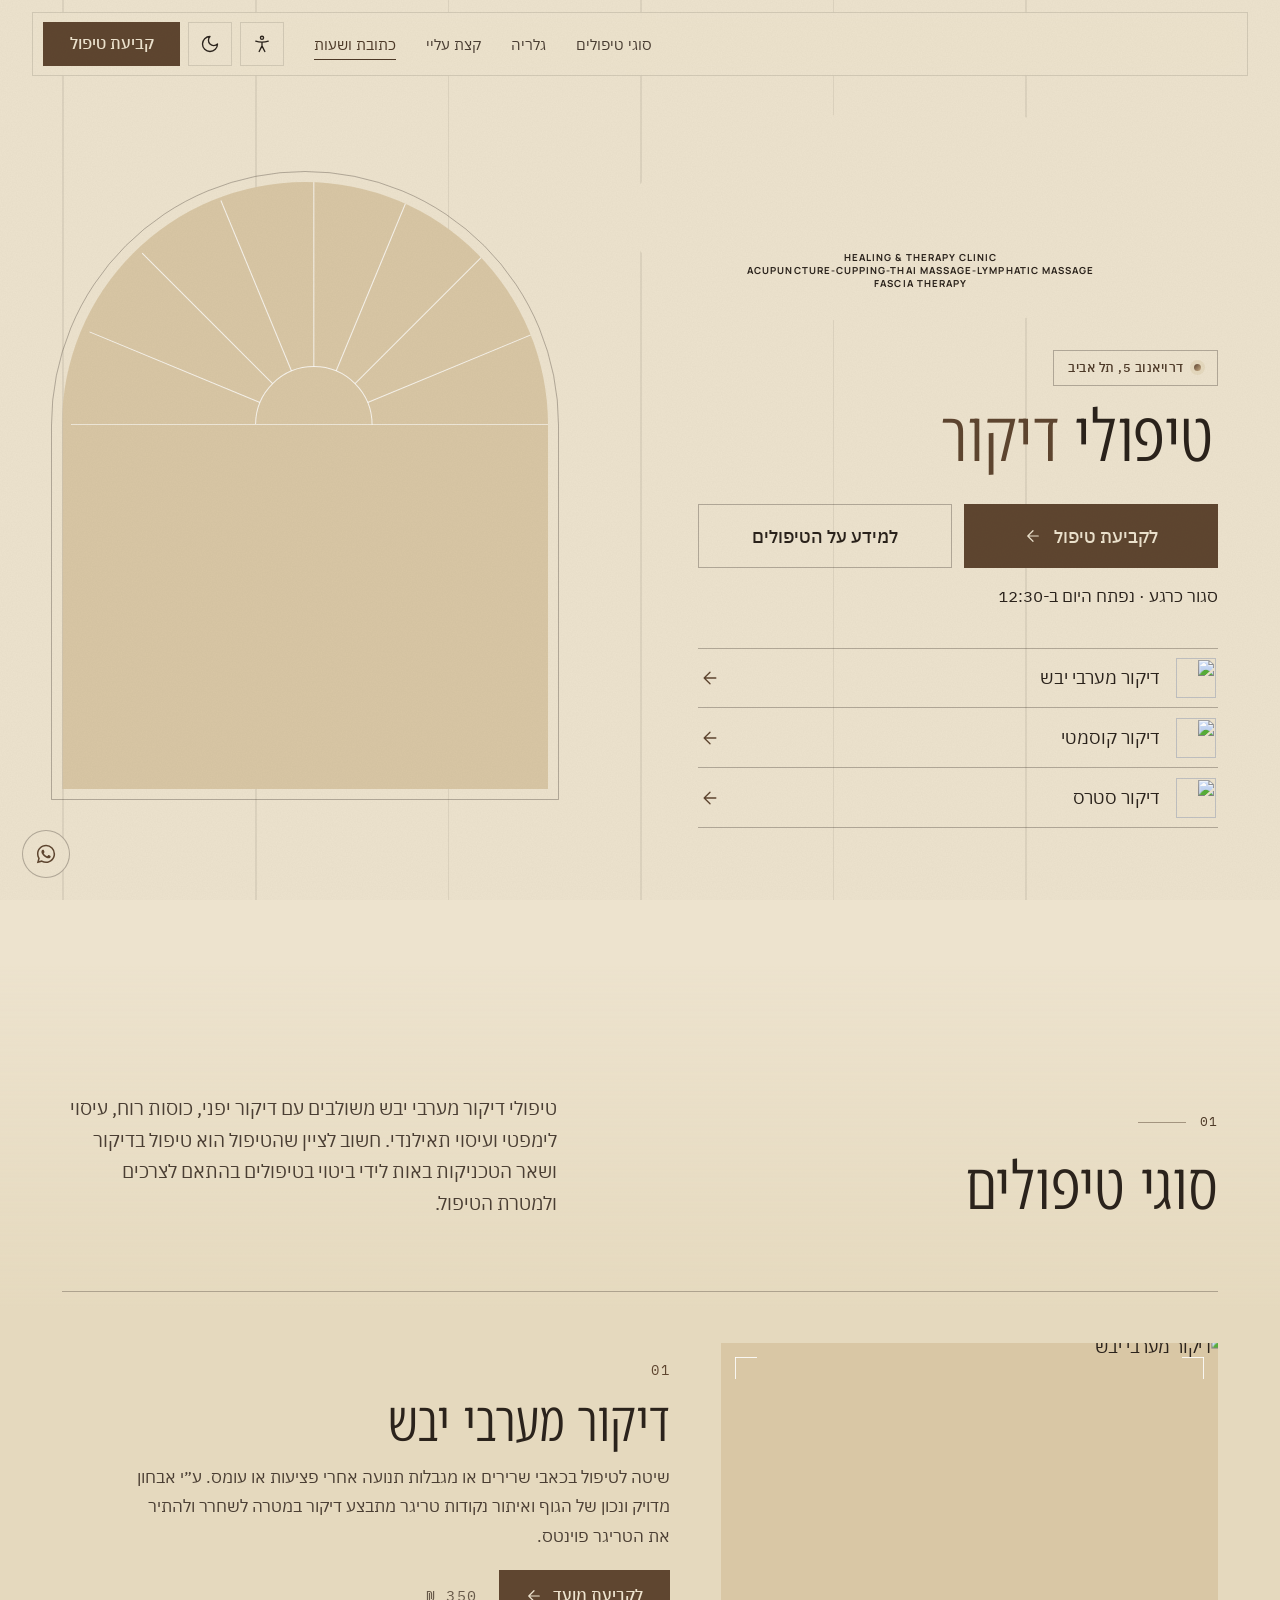
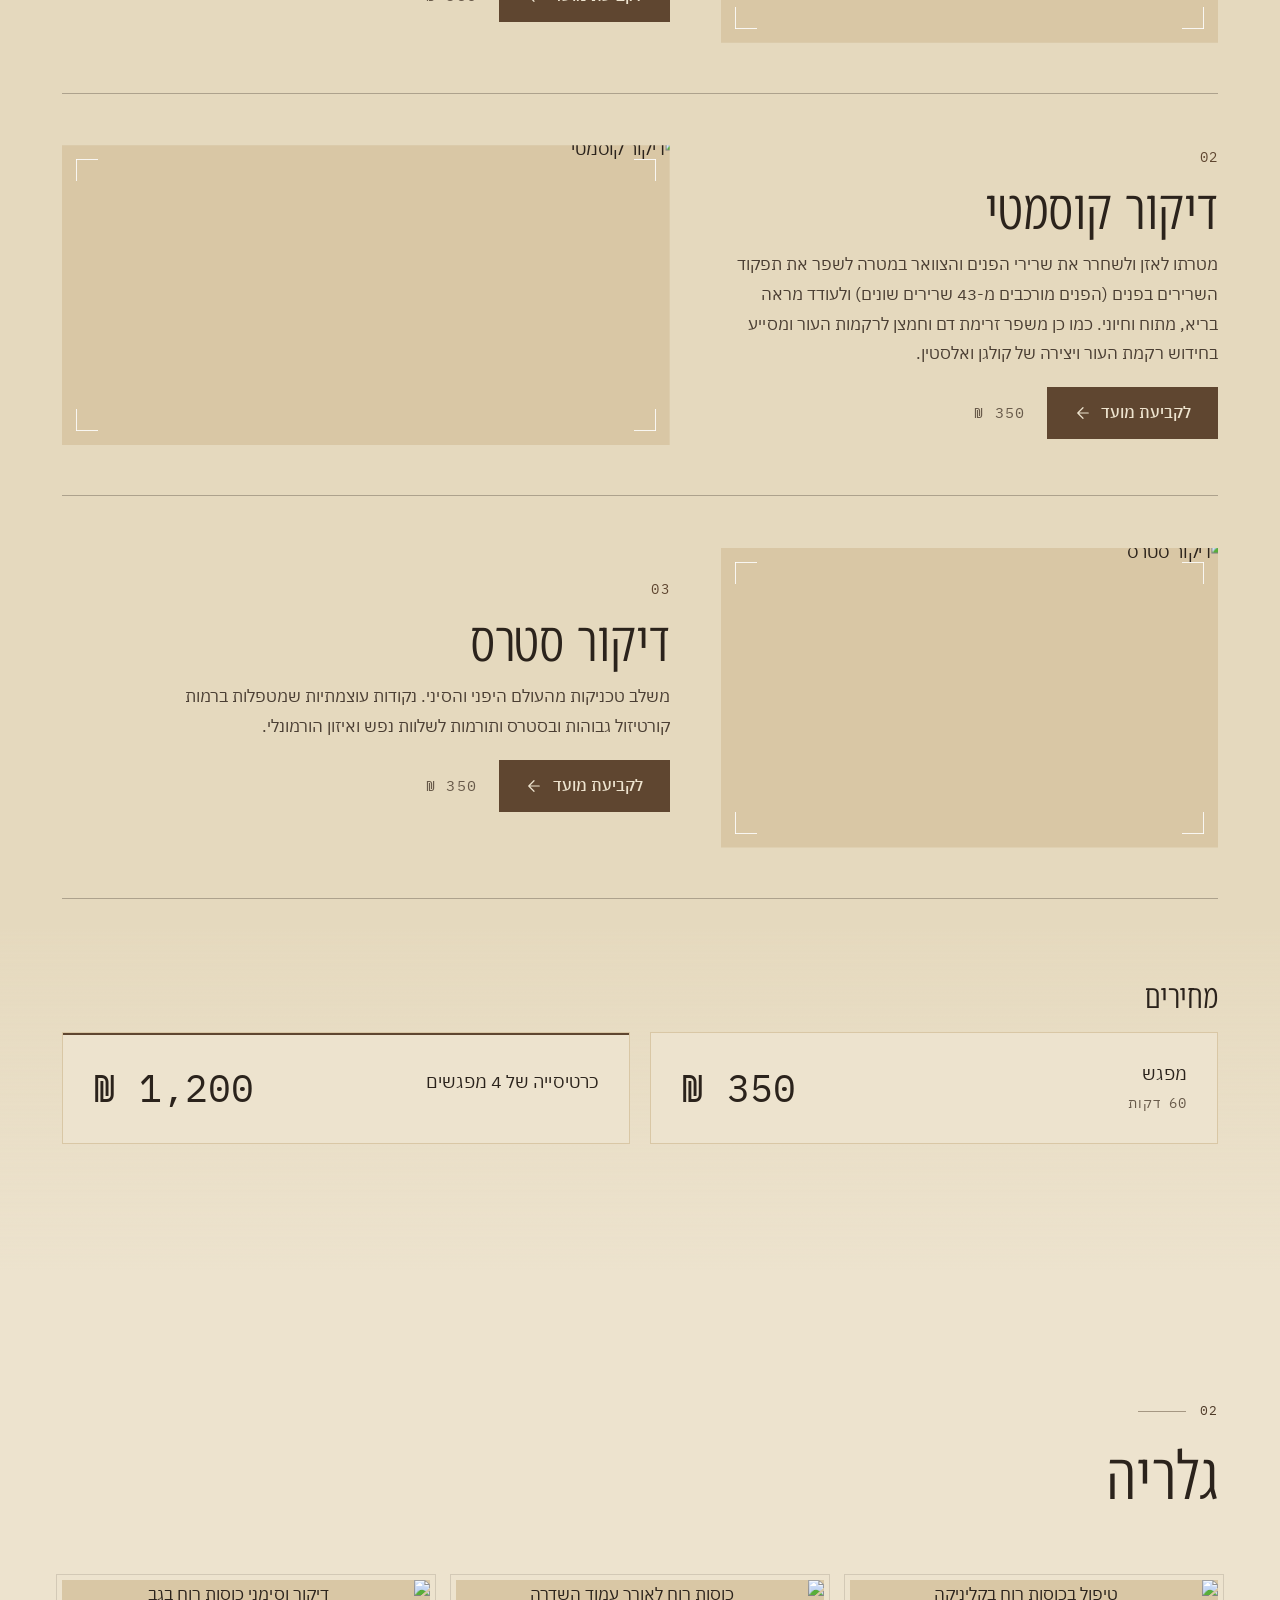
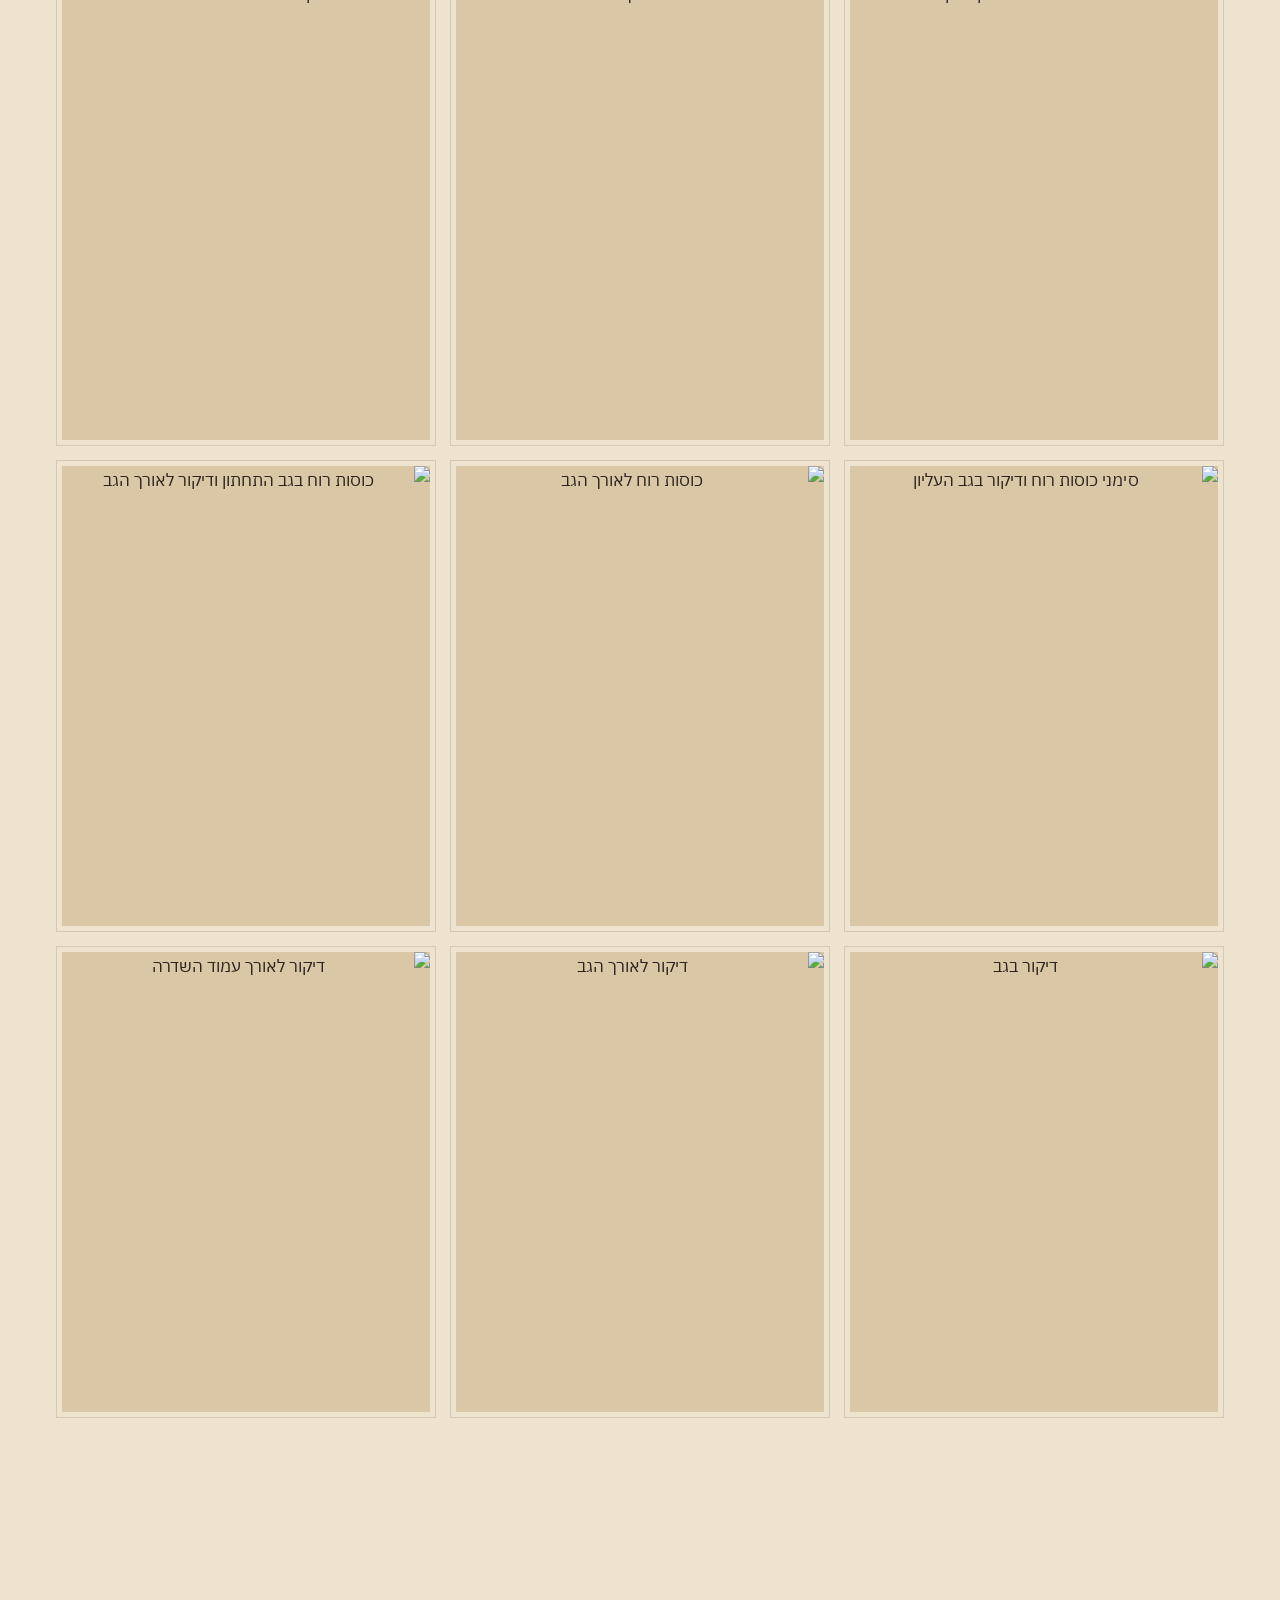
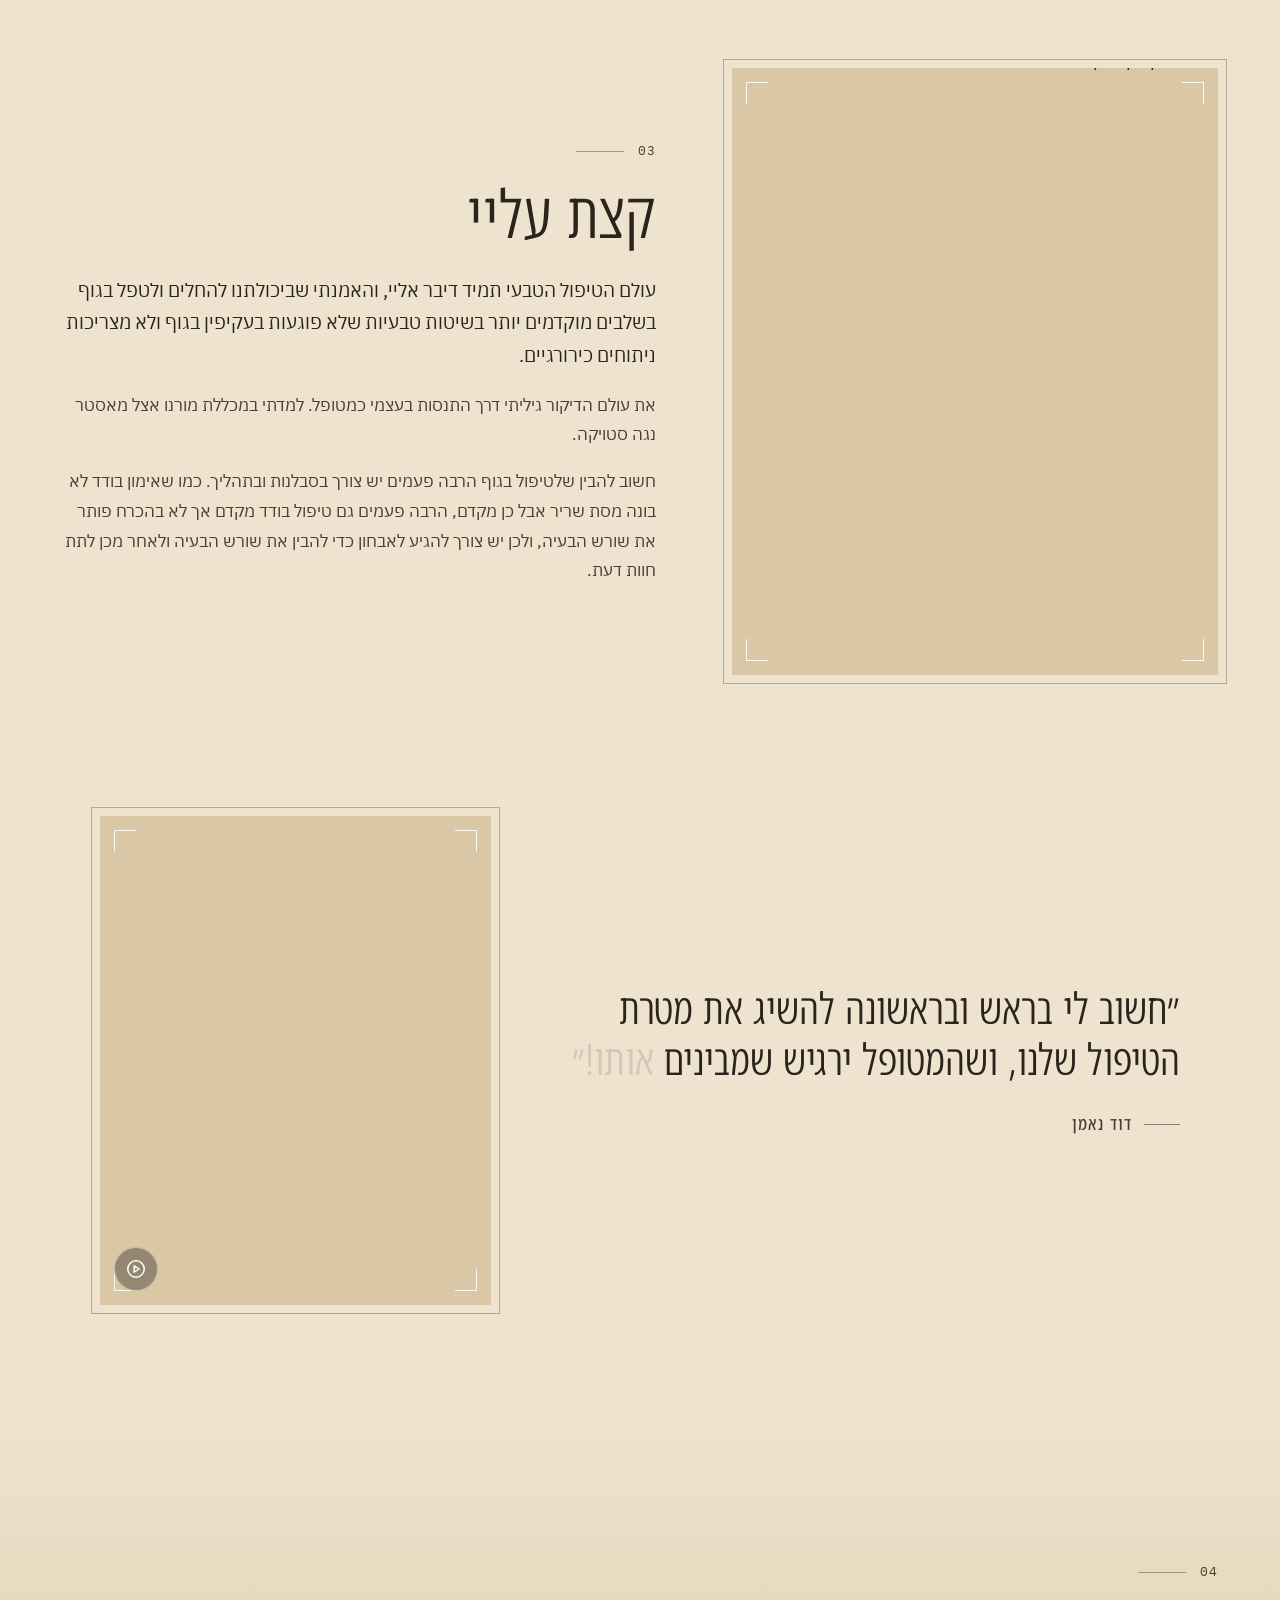
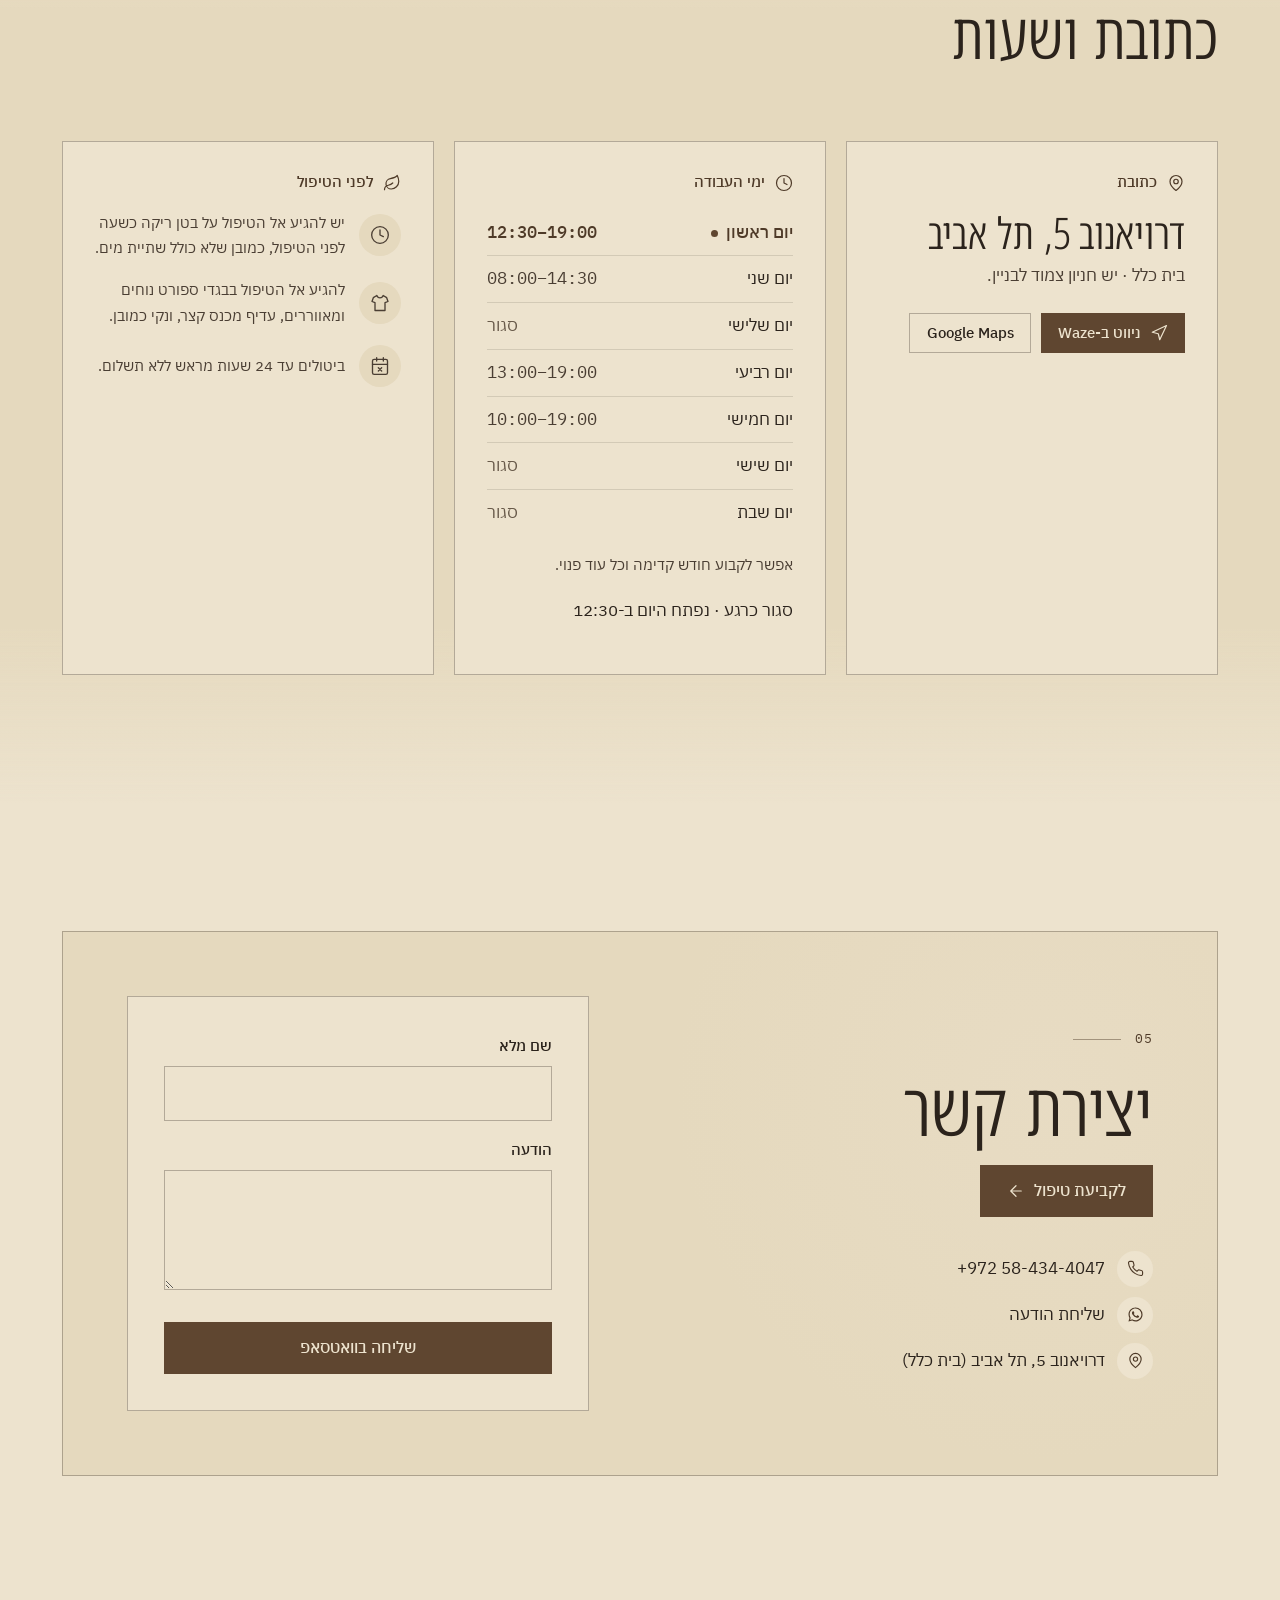
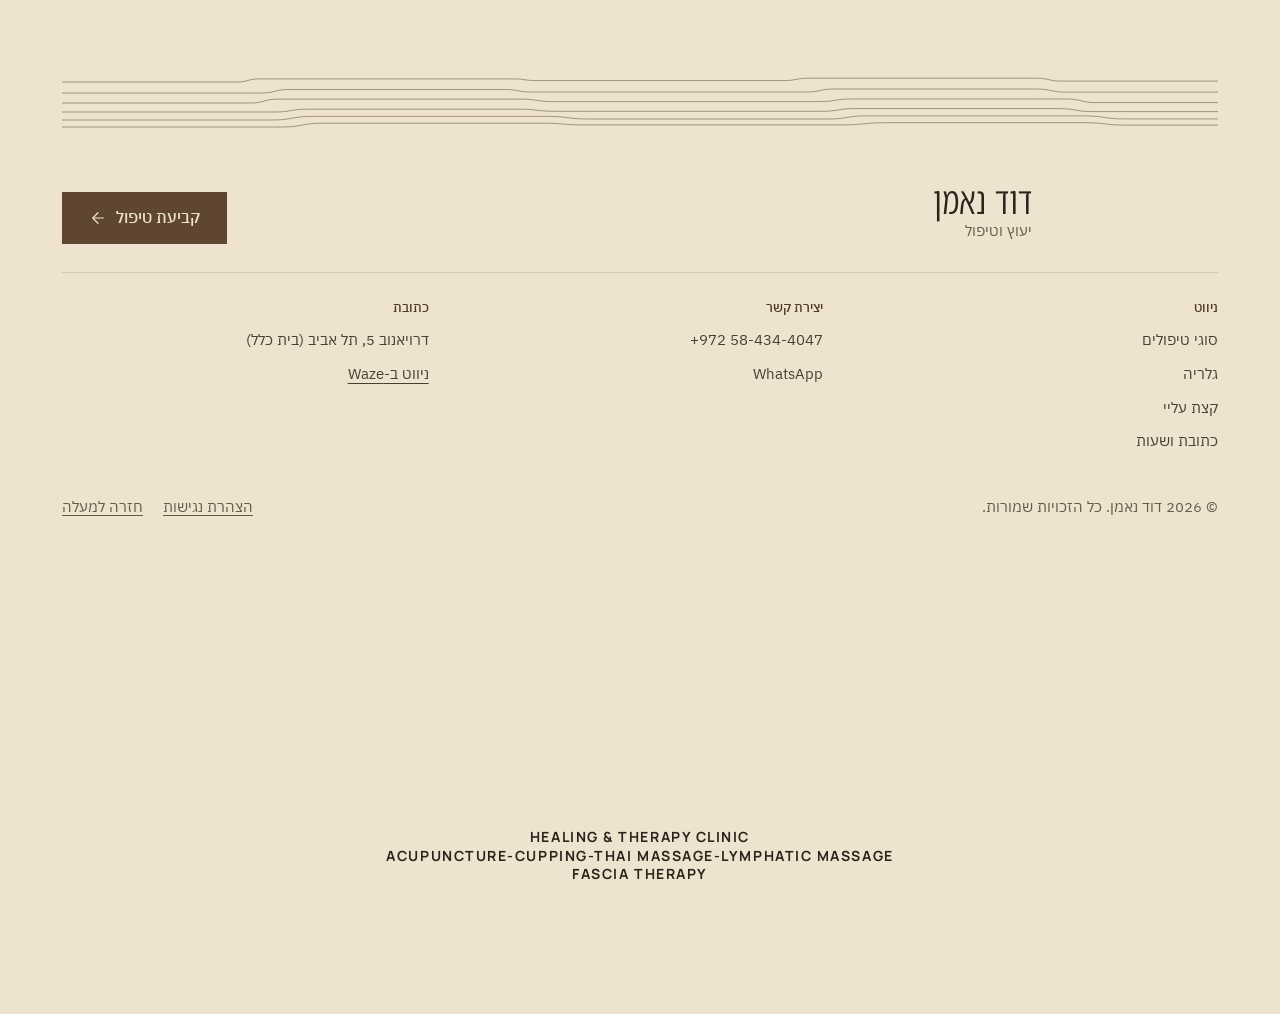
==== commit 3b7c43e6: "Admin panel: calendar and time pickers, nothing typed is lost, short explanations - Dates are picked" ====
--- a/docs/index.html
+++ b/docs/index.html
@@ -6708,6 +6708,276 @@
 /* Red text (remove buttons, errors) dark enough to read on the light background (4.5:1) */
 :root[data-look='2ln']:not([data-theme='dark']) {
   --danger: #9a3a2c;
+}
+
+/* ==========================================================================
+   Admin panel: picking dates and times (admin-pickers.js)
+   ========================================================================== */
+
+/* A field that shows a date in words and opens the calendar */
+.picker-field {
+  display: flex;
+  align-items: center;
+  gap: 10px;
+  width: 100%;
+  min-height: 52px;
+  padding: 10px 16px;
+  border: 1px solid var(--line-strong);
+  border-radius: var(--radius-sm);
+  background: var(--surface);
+  color: var(--ink);
+  font: inherit;
+  text-align: start;
+  cursor: pointer;
+}
+
+.picker-field svg {
+  flex: none;
+  width: 20px;
+  height: 20px;
+  color: var(--accent);
+}
+
+.picker-field.is-empty .picker-value {
+  color: var(--muted);
+}
+
+/* A run of days: the first and last day (a date never split over two lines), the number of days under */
+.nowrap {
+  white-space: nowrap;
+}
+
+.range-dates,
+.range-count {
+  display: block;
+}
+
+.range-count {
+  color: var(--muted);
+  font-size: 0.88em;
+  font-weight: 400;
+}
+
+/* (in the list of closed days the dates are words, so they read right to left as the page does) */
+#blocked-list .item-when strong {
+  direction: inherit;
+}
+
+#blocked-list .item-when small {
+  white-space: nowrap;
+}
+
+.picker-field:focus-visible {
+  outline: none;
+  border-color: var(--accent);
+  box-shadow: 0 0 0 4px var(--accent-soft);
+}
+
+.has-error .picker-field {
+  border-color: var(--danger);
+}
+
+/* Times and other choices: the phone's own list, looking like the other fields */
+.field select,
+.time-select {
+  appearance: none;
+  -webkit-appearance: none;
+  background-image: url("data:image/svg+xml,%3Csvg xmlns='http://www.w3.org/2000/svg' viewBox='0 0 24 24' fill='none' stroke='%23685a4a' stroke-width='2' stroke-linecap='round' stroke-linejoin='round'%3E%3Cpath d='m6 9 6 6 6-6'/%3E%3C/svg%3E");
+  background-repeat: no-repeat;
+  background-size: 16px;
+  background-position: right 14px center;
+  padding-inline-end: 40px;
+}
+
+[dir='rtl'] :is(.field select, .time-select) {
+  background-position: left 14px center;
+}
+
+/* (the opening hours read left to right, "13:00 – 19:00", so their arrow is on the right) */
+[dir='rtl'] .range .time-select {
+  background-position: right 14px center;
+}
+
+.time-select {
+  min-height: 48px;
+  padding-block: 8px;
+  padding-inline-start: 14px;
+  border: 1px solid var(--line-strong);
+  border-radius: var(--radius-sm);
+  background-color: var(--surface);
+  color: var(--ink);
+  font: inherit;
+  font-variant-numeric: tabular-nums;
+}
+
+.time-select:focus-visible {
+  outline: none;
+  border-color: var(--accent);
+  box-shadow: 0 0 0 4px var(--accent-soft);
+}
+
+/* The calendar (opens quickly: it's opened often) */
+.picker-dialog {
+  width: min(420px, calc(100vw - 24px));
+}
+
+.picker-dialog[open] {
+  animation-duration: 0.2s;
+}
+
+.picker-dialog .dialog-inner {
+  display: grid;
+  gap: 14px;
+  padding: 20px;
+}
+
+.picker-dialog h2 {
+  margin: 0;
+  font-size: 1.5rem;
+}
+
+.picker-dialog .calendar-head {
+  margin-bottom: 0;
+}
+
+.picker-dialog .calendar-head h3 {
+  font-size: 1.35rem;
+}
+
+.picker-dialog .calendar-head .icon-btn {
+  width: 44px;
+  height: 44px;
+}
+
+.picker-dialog .calendar-head .icon-btn[disabled] {
+  opacity: 0.3;
+}
+
+.picker-quick {
+  display: flex;
+  flex-wrap: wrap;
+  gap: 8px;
+}
+
+/* (every day that can be picked looks it; no dots as on the booking page) */
+.picker-grid .day::after {
+  display: none;
+}
+
+.picker-grid .day.in-range {
+  border-radius: 0;
+  background: var(--accent-soft);
+  color: var(--ink);
+}
+
+.picker-range-note {
+  display: flex;
+  flex-wrap: wrap;
+  align-items: baseline;
+  justify-content: space-between;
+  gap: 4px 12px;
+  min-height: 1.6em;
+}
+
+.picker-status {
+  margin: 0;
+  color: var(--ink-2);
+  font-weight: 500;
+}
+
+.picker-dialog .panel-actions {
+  margin: 0;
+}
+
+/* The notice form: when it starts and ends */
+.when-field {
+  display: grid;
+  gap: 6px;
+  margin: 0;
+  padding: 14px;
+  border: 1px solid var(--border);
+  border-radius: var(--radius-sm);
+  min-width: 0;
+}
+
+.when-field legend {
+  padding: 0 6px;
+  font-size: 0.94rem;
+  font-weight: 600;
+}
+
+.choice {
+  display: flex;
+  align-items: center;
+  gap: 10px;
+  min-height: 40px;
+  cursor: pointer;
+}
+
+.choice input {
+  flex: none;
+  width: 20px;
+  height: 20px;
+  margin: 0;
+  accent-color: var(--accent);
+}
+
+.when-at {
+  display: grid;
+  grid-template-columns: minmax(0, 1fr) minmax(130px, auto);
+  gap: 8px;
+  margin-top: 4px;
+}
+
+@media (max-width: 420px) {
+  .when-at {
+    grid-template-columns: minmax(0, 1fr);
+  }
+}
+
+/* The opening hours: the time lists side by side */
+.range .time-select {
+  width: 100%;
+  min-width: 0;
+}
+
+@media (min-width: 561px) {
+  .range .time-select {
+    width: 130px;
+  }
+}
+
+/* Closed days: the days, a note, the button */
+.block-form .field:first-child {
+  flex: 2 1 240px;
+}
+
+/* A line or two at the top of each tab, saying what it's for */
+.tab-intro {
+  max-width: 70ch;
+  margin: -8px 0 18px;
+  color: var(--muted);
+  font-size: 0.95rem;
+  line-height: 1.6;
+}
+
+/* Brought back from a draft (typed, not saved yet) */
+.draft-note,
+.save-restored {
+  margin: 0;
+  padding: 10px 14px;
+  border-inline-start: 3px solid var(--accent);
+  background: var(--accent-soft);
+  color: var(--ink);
+  font-size: 0.92rem;
+}
+
+.save-restored {
+  margin-bottom: 8px;
+}
+
+#schedule-form .draft-note {
+  margin-block: 4px 14px;
 }
 
   </style>
@@ -7411,22 +7681,21 @@
       cancelConfirm: 'לבטל את הפגישה של {name}?',
       cancelledToast: 'הפגישה בוטלה',
       weeklyHours: 'שעות פעילות שבועיות',
-      weeklyHoursSub: 'הגדירו טווחי שעות לכל יום. יום ללא טווחים הוא יום סגור.',
+      weeklyHoursSub: 'באילו ימים ושעות אפשר לקבוע טיפול. יום בלי שעות הוא יום סגור. אחרי שינוי לוחצים ״שמירה״ למטה.',
       closed: 'סגור',
       addRange: 'הוספת טווח',
       removeRange: 'הסרת טווח',
-      slotInterval: 'מרווח בין מועדים (דקות)',
-      bufferMinutes: 'הפסקה בין פגישות (דקות)',
-      minNoticeHours: 'התראה מינימלית (שעות)',
-      maxDaysAhead: 'אפשר לקבוע עד (ימים קדימה)',
+      slotInterval: 'כל כמה זמן אפשר להתחיל טיפול',
+      bufferMinutes: 'הפסקה בין טיפולים',
+      minNoticeHours: 'כמה זמן מראש אפשר לקבוע',
+      maxDaysAhead: 'כמה רחוק קדימה אפשר לקבוע',
       save: 'שמירה',
       saved: 'נשמר',
-      blocked: 'ימים חסומים',
-      blockedSub: 'חופשות, חגים וימים שבהם לא תהיה זמינות.',
-      blockDate: 'תאריך',
+      blocked: 'ימים סגורים',
+      blockedSub: 'חופשה, חג או ימים בלי טיפולים: בוחרים את הימים, והם נסגרים לקביעת תורים עד שפותחים אותם שוב.',
       blockNote: 'הערה',
-      block: 'חסימת יום',
-      noBlocked: 'אין ימים חסומים.',
+      block: 'סגירת הימים',
+      noBlocked: 'אין ימים סגורים.',
       remove: 'הסרה',
       noMessages: 'אין הודעות.',
       markRead: 'סימון כנקרא',
@@ -7528,6 +7797,7 @@
       noticeAdd: 'הודעה חדשה',
       noticeEdit: 'עריכת ההודעה',
       noticeNone: 'אין כרגע הודעות באתר.',
+      noticesUnavailable: 'ההודעות עוד לא זמינות – אפשר לנסות שוב בעוד כמה דקות.',
       noticeEmpty: 'הטקסט יופיע כאן',
       noticeKind: 'סוג ההודעה',
       kind_info: 'עדכון',
@@ -7537,15 +7807,7 @@
       kind_alert: 'חשוב',
       kind_alert_sub: 'למשל סגירה זמנית – מופיעה תמיד, בלי כפתור סגירה',
       noticeText: 'הטקסט',
-      noticeWhen: 'מתי היא מופיעה',
-      noticeFrom: 'התחלה',
-      noticeFromHint: 'ריק – מעכשיו',
-      noticeUntil: 'סיום',
-      noticeUntilHint: 'ריק – עד שמכבים אותה',
-      clear: 'ניקוי',
       noticeClose: 'לסגור את היומן להזמנות בימים האלה',
-      noticeCloseFrom: 'מיום',
-      noticeCloseTo: 'עד יום (כולל)',
       noticeCloseHint: 'תורים שכבר נקבעו בימים האלה נשארים – כדאי לבדוק בלשונית ״פגישות״. הימים מופיעים גם ב״יומן״, ונפתחים שוב כשמשהים או מוחקים את ההודעה.',
       noticePreview: 'כך זה ייראה באתר',
       noticeSaved: 'ההודעה נשמרה',
@@ -7569,7 +7831,7 @@
       edit: 'עריכה',
       closedByNotice: 'נסגר בהודעה באתר (וייפתח איתה)',
       contentTitle: 'תוכן האתר',
-      contentSub: 'הטקסטים, הציטוט, המחירים והתמונות. פותחים חלק, משנים ולוחצים ״שמירה״ – השינוי מופיע באתר מיד.',
+      contentSub: 'הטקסטים, הציטוט, המחירים והתמונות. פותחים חלק, משנים ולוחצים ״שמירה״ – השינוי מופיע באתר מיד. מה שעוד לא נשמר נשאר במכשיר, גם אם סוגרים את הדף.',
       changedHere: 'שונה',
       unsaved: 'יש שינויים שלא נשמרו',
       discard: 'ביטול השינויים',
@@ -7617,6 +7879,82 @@
       uploadFailed: 'ההעלאה לא הצליחה. אפשר לנסות שוב.',
       photoUnreadable: 'אי אפשר לפתוח את הקובץ הזה כתמונה. אפשר לנסות תמונה אחרת.',
       photoSmall: 'התמונה קטנה, ועלולה להיראות מטושטשת במסכים גדולים.',
+      // Date and time pickers, drafts, and the tabs' explanations
+      introBookings: 'כל התורים שנקבעו באתר. תור שמחכה לתשלום מסומן ״ממתין לתשלום״: כשרואים את ההעברה בביט או בפייבוקס, לוחצים ״אישור תשלום״ והתור מאושר. ״ביטול פגישה״ משחרר את השעה לאחרים.',
+      introClients: 'כל מי שקבע תור נשמר כאן לבד. אפשר לחפש, להוסיף לקוח, לכתוב הערות (רק בניהול רואים אותן) ולעדכן כמה מפגשים נשארו בכרטיסייה.',
+      introMessages: 'הודעות שנשלחו מטופס ״יצירת קשר״ באתר.',
+      introMessagesWhatsapp: 'כרגע הטופס ״יצירת קשר״ באתר שולח את ההודעות ישר לוואטסאפ, אז הן לא מגיעות לכאן.',
+      slotIntervalHint: 'למשל ״כל 30 דקות״: 10:00, 10:30, 11:00…',
+      bufferMinutesHint: 'זמן פנוי אחרי כל טיפול, לפני שאפשר לקבוע את הבא.',
+      minNoticeHoursHint: 'למשל ״3 שעות לפני״: בשעה 9:00 אפשר לקבוע רק מ־12:00 והלאה.',
+      maxDaysAheadHint: 'עד מתי ביומן לקוחות רואים תורים פנויים.',
+      unsavedSchedule: 'יש שינויים שעוד לא נשמרו – לוחצים ״שמירה״.',
+      scheduleRestored: 'שוחזרו שינויים שלא נשמרו ({when}) – לוחצים ״שמירה״ כדי שיחולו.',
+      rangeFrom: '{day} – משעה',
+      rangeTo: '{day} – עד שעה',
+      rangeOrder: 'בכל טווח, שעת הסיום צריכה להיות אחרי שעת ההתחלה.',
+      everyN: 'כל {n} דקות',
+      everyHour: 'כל שעה',
+      everyHourHalf: 'כל שעה וחצי',
+      everyTwoHours: 'כל שעתיים',
+      noBreak: 'בלי הפסקה',
+      minutesN: '{n} דקות',
+      oneHour: 'שעה',
+      noNotice: 'עד הרגע האחרון',
+      hourBefore: 'שעה לפני',
+      twoHoursBefore: 'שעתיים לפני',
+      hoursBefore: '{n} שעות לפני',
+      dayBefore: 'יום לפני',
+      twoDaysBefore: 'יומיים לפני',
+      daysBefore: '{n} ימים לפני',
+      aWeek: 'שבוע',
+      twoWeeks: 'שבועיים',
+      weeksN: '{n} שבועות',
+      aMonth: 'חודש',
+      monthHalf: 'חודש וחצי',
+      twoMonths: 'חודשיים',
+      monthsN: '{n} חודשים',
+      halfYear: 'חצי שנה',
+      aYear: 'שנה',
+      daysN: '{n} ימים',
+      blockDays: 'אילו ימים',
+      blockNotePlaceholder: 'למשל: חופשה',
+      openDays: 'פתיחה',
+      openDaysConfirm: 'לפתוח שוב את הימים האלה ({days})?',
+      pickDaysFirst: 'קודם בוחרים את הימים.',
+      daysClosed: 'הימים נסגרו לקביעת תורים',
+      pickBlockTitle: 'אילו ימים לסגור?',
+      logoutDrafts: 'יש שינויים שעוד לא נשמרו. לצאת בכל זאת? הם יימחקו מהמכשיר.',
+      pickOk: 'אישור',
+      pickOneDay: 'רק היום הזה',
+      pickFirst: 'בוחרים את היום הראשון',
+      pickLast: 'מ־{date} – עכשיו בוחרים את היום האחרון',
+      oneDay: 'יום אחד',
+      twoDays: 'יומיים',
+      nDays: '{n} ימים',
+      pickDays: 'בחירת ימים',
+      pickStartTitle: 'מאיזה יום?',
+      pickEndTitle: 'עד איזה יום?',
+      pickCloseTitle: 'אילו ימים לסגור?',
+      today: 'היום',
+      tomorrow: 'מחר',
+      inAWeek: 'בעוד שבוע',
+      dayStart: 'תחילת היום',
+      dayEnd: 'סוף היום',
+      startTime: 'שעת התחלה',
+      endTime: 'שעת סיום',
+      noticeStartLegend: 'מתי היא מתחילה להופיע?',
+      startNow: 'מעכשיו',
+      startAt: 'מיום ושעה מסוימים',
+      noticeEndLegend: 'עד מתי?',
+      endOff: 'עד שמכבים אותה',
+      endAt: 'עד יום ושעה מסוימים',
+      noticeCloseDays: 'אילו ימים',
+      noticeEndPast: 'מועד הסיום כבר עבר – נא לבחור מועד מאוחר יותר.',
+      startOver: 'להתחיל מחדש',
+      draftRestored: 'ממשיכים מאיפה שהפסקת ({when}) – זה עוד לא נשמר',
+      draftKept: 'מה שכותבים כאן נשמר במכשיר עד שלוחצים ״שמירה״, גם אם סוגרים את הדף.',
+      siteDraftRestored: 'שוחזרו שינויים שלא נשמרו ({when}). הם עוד לא באתר – לוחצים ״שמירה״.',
     },
     // Notices at the top of the site (from the admin panel)
     notice: {
@@ -7874,22 +8212,21 @@
       cancelConfirm: 'Cancel the booking for {name}?',
       cancelledToast: 'Booking cancelled',
       weeklyHours: 'Weekly opening hours',
-      weeklyHoursSub: 'Set time ranges for each day. A day with no ranges is closed.',
+      weeklyHoursSub: 'The days and hours sessions can be booked. A day with no hours is closed. After a change, press Save below.',
       closed: 'Closed',
       addRange: 'Add range',
       removeRange: 'Remove range',
-      slotInterval: 'Time between start options (min)',
-      bufferMinutes: 'Break between sessions (min)',
-      minNoticeHours: 'Minimum notice (hours)',
-      maxDaysAhead: 'Bookable up to (days ahead)',
+      slotInterval: 'How often a session can start',
+      bufferMinutes: 'Break between sessions',
+      minNoticeHours: 'How long before a session it can be booked',
+      maxDaysAhead: 'How far ahead it can be booked',
       save: 'Save',
       saved: 'Saved',
-      blocked: 'Blocked days',
-      blockedSub: 'Vacations, holidays and other days you’re unavailable.',
-      blockDate: 'Date',
+      blocked: 'Closed days',
+      blockedSub: 'A vacation, a holiday or days without sessions: pick the days, and they’re closed to bookings until you open them again.',
       blockNote: 'Note',
-      block: 'Block day',
-      noBlocked: 'No blocked days.',
+      block: 'Close these days',
+      noBlocked: 'No closed days.',
       remove: 'Remove',
       noMessages: 'No messages.',
       markRead: 'Mark as read',
@@ -7991,6 +8328,7 @@
       noticeAdd: 'New notice',
       noticeEdit: 'Edit the notice',
       noticeNone: 'No notices on the site right now.',
+      noticesUnavailable: 'Notices aren’t available yet – try again in a few minutes.',
       noticeEmpty: 'The text shows here',
       noticeKind: 'Kind',
       kind_info: 'Update',
@@ -8000,15 +8338,7 @@
       kind_alert: 'Important',
       kind_alert_sub: 'For example closed for a while – always shows, with no close button',
       noticeText: 'Text',
-      noticeWhen: 'When it shows',
-      noticeFrom: 'Starts',
-      noticeFromHint: 'Empty – from now',
-      noticeUntil: 'Ends',
-      noticeUntilHint: 'Empty – until it’s turned off',
-      clear: 'Clear',
       noticeClose: 'Close the calendar to bookings on these days',
-      noticeCloseFrom: 'From',
-      noticeCloseTo: 'To (including)',
       noticeCloseHint: 'Bookings already made on these days stay – check the Bookings tab. The days also show in Schedule, and open again when the notice is paused or deleted.',
       noticePreview: 'How it looks on the site',
       noticeSaved: 'Notice saved',
@@ -8032,7 +8362,7 @@
       edit: 'Edit',
       closedByNotice: 'Closed by a notice on the site (opens with it)',
       contentTitle: 'The site’s content',
-      contentSub: 'Texts, the quote, prices and photos. Open a part, change it and press Save – it shows on the site at once.',
+      contentSub: 'Texts, the quote, prices and photos. Open a part, change it and press Save – it shows on the site at once. What isn’t saved yet stays on this device, even if the page is closed.',
       changedHere: 'Changed',
       unsaved: 'Unsaved changes',
       discard: 'Discard changes',
@@ -8080,6 +8410,82 @@
       uploadFailed: 'The upload didn’t work. You can try again.',
       photoUnreadable: 'This file can’t be opened as a photo. Try another one.',
       photoSmall: 'The photo is small and may look soft on big screens.',
+      // Date and time pickers, drafts, and the tabs' explanations
+      introBookings: 'All the bookings made on the site. One waiting for payment is marked “awaiting payment”: when you see the Bit or PayBox transfer, press “Approve payment” and the booking is confirmed. “Cancel booking” frees the time for others.',
+      introClients: 'Everyone who books is kept here on their own. You can search, add a client, write notes (only the admin panel shows them) and update how many sessions are left on a card.',
+      introMessages: 'Messages sent from the site’s contact form.',
+      introMessagesWhatsapp: 'Right now the site’s contact form sends messages straight to WhatsApp, so they don’t arrive here.',
+      slotIntervalHint: 'For example “every 30 minutes”: 10:00, 10:30, 11:00…',
+      bufferMinutesHint: 'Free time after each session, before the next can be booked.',
+      minNoticeHoursHint: 'For example “3 hours before”: at 9:00, bookings start from 12:00.',
+      maxDaysAheadHint: 'How far into the calendar clients see free times.',
+      unsavedSchedule: 'There are unsaved changes – press Save.',
+      scheduleRestored: 'Unsaved changes were brought back ({when}) – press Save to apply them.',
+      rangeFrom: '{day} – from',
+      rangeTo: '{day} – until',
+      rangeOrder: 'In each range, the end must be after the start.',
+      everyN: 'Every {n} minutes',
+      everyHour: 'Every hour',
+      everyHourHalf: 'Every hour and a half',
+      everyTwoHours: 'Every two hours',
+      noBreak: 'No break',
+      minutesN: '{n} minutes',
+      oneHour: 'An hour',
+      noNotice: 'Up to the last moment',
+      hourBefore: 'An hour before',
+      twoHoursBefore: 'Two hours before',
+      hoursBefore: '{n} hours before',
+      dayBefore: 'A day before',
+      twoDaysBefore: 'Two days before',
+      daysBefore: '{n} days before',
+      aWeek: 'A week',
+      twoWeeks: 'Two weeks',
+      weeksN: '{n} weeks',
+      aMonth: 'A month',
+      monthHalf: 'A month and a half',
+      twoMonths: 'Two months',
+      monthsN: '{n} months',
+      halfYear: 'Half a year',
+      aYear: 'A year',
+      daysN: '{n} days',
+      blockDays: 'Which days',
+      blockNotePlaceholder: 'For example: vacation',
+      openDays: 'Open',
+      openDaysConfirm: 'Open these days again ({days})?',
+      pickDaysFirst: 'Pick the days first.',
+      daysClosed: 'The days are closed to bookings',
+      pickBlockTitle: 'Which days to close?',
+      logoutDrafts: 'There are unsaved changes. Sign out anyway? They’ll be removed from this device.',
+      pickOk: 'OK',
+      pickOneDay: 'Just this day',
+      pickFirst: 'Pick the first day',
+      pickLast: 'From {date} – now pick the last day',
+      oneDay: 'One day',
+      twoDays: 'Two days',
+      nDays: '{n} days',
+      pickDays: 'Pick days',
+      pickStartTitle: 'From which day?',
+      pickEndTitle: 'Until which day?',
+      pickCloseTitle: 'Which days to close?',
+      today: 'Today',
+      tomorrow: 'Tomorrow',
+      inAWeek: 'In a week',
+      dayStart: 'start of the day',
+      dayEnd: 'end of the day',
+      startTime: 'Start time',
+      endTime: 'End time',
+      noticeStartLegend: 'When does it start showing?',
+      startNow: 'From now',
+      startAt: 'From a day and time',
+      noticeEndLegend: 'Until when?',
+      endOff: 'Until it’s turned off',
+      endAt: 'Until a day and time',
+      noticeCloseDays: 'Which days',
+      noticeEndPast: 'The end has already passed – please pick a later time.',
+      startOver: 'Start over',
+      draftRestored: 'Carrying on where you left off ({when}) – not saved yet',
+      draftKept: 'What you type here stays on this device until you press Save, even if the page is closed.',
+      siteDraftRestored: 'Unsaved changes were brought back ({when}). They’re not on the site yet – press Save.',
     },
     notice: {
       region: 'Notices from the clinic',
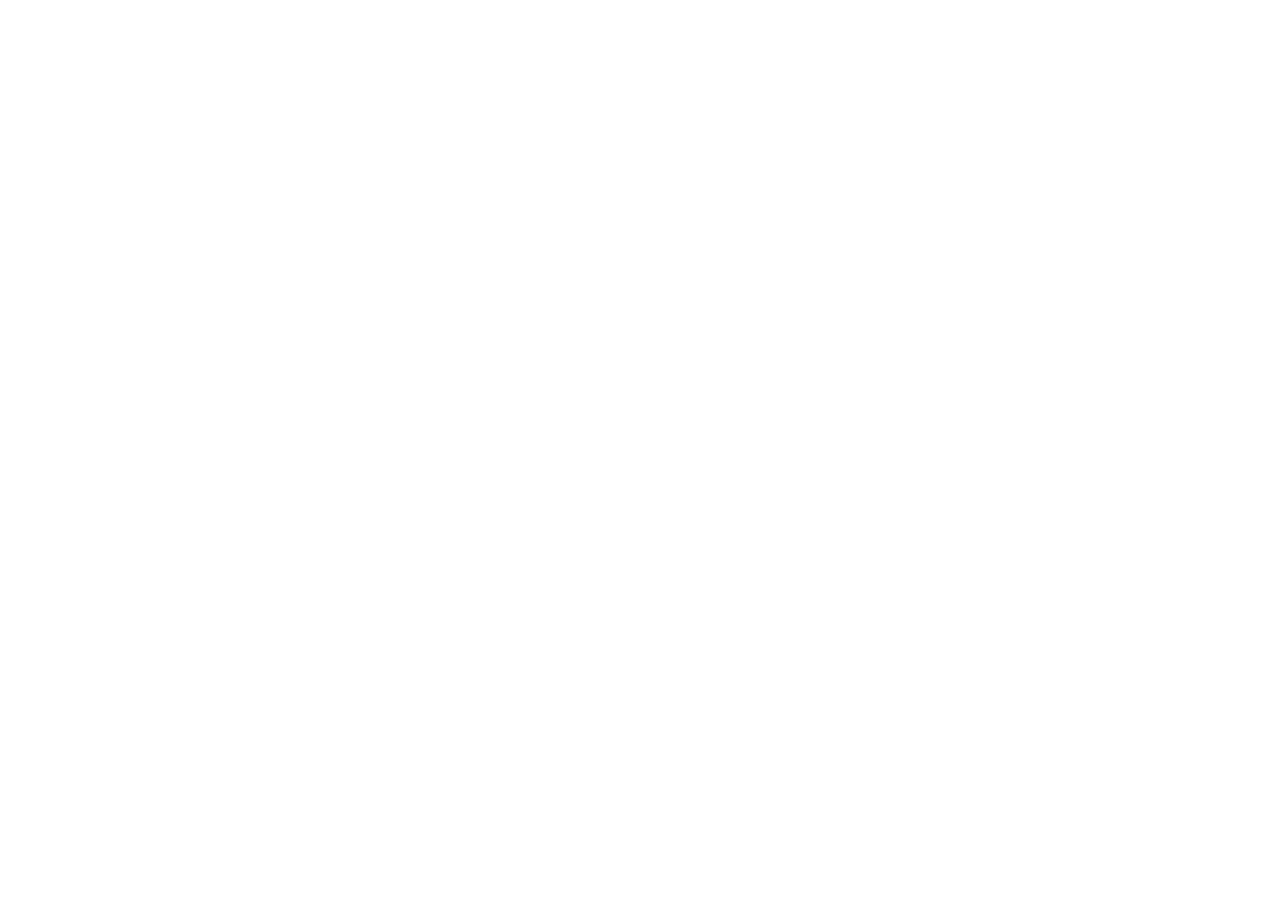
==== commit ab6f7eb8: "Make the Cloudflare site the main one; the old GitHub address sends visitors there - siteUrl is now " ====
--- a/docs/index.html
+++ b/docs/index.html
@@ -2,11509 +2,29 @@
 <html lang="he" dir="rtl">
 <head>
   <meta charset="utf-8">
-  <meta name="viewport" content="width=device-width, initial-scale=1, viewport-fit=cover">
+  <meta name="viewport" content="width=device-width, initial-scale=1">
   <title>טיפולי דיקור | דוד נאמן</title>
+  <link rel="canonical" href="https://clinic.davidneeman.workers.dev/">
   <meta name="description" content="דוד נאמן יעוץ וטיפול. טיפולי דיקור מערבי יבש, כוסות רוח, עיסוי לימפטי ועיסוי תאילנדי. דרויאנוב 5, תל אביב.">
-  <meta name="theme-color" content="#ede3ce">
   <meta property="og:type" content="website">
   <meta property="og:locale" content="he_IL">
   <meta property="og:site_name" content="דוד נאמן">
   <meta property="og:title" content="טיפולי דיקור | דוד נאמן">
   <meta property="og:description" content="דוד נאמן יעוץ וטיפול. טיפולי דיקור מערבי יבש, כוסות רוח, עיסוי לימפטי ועיסוי תאילנדי. דרויאנוב 5, תל אביב.">
-  <link rel="canonical" href="https://davidneeman.github.io/Clinic/">
-  <meta property="og:url" content="https://davidneeman.github.io/Clinic/">
-  <meta property="og:image" content="https://davidneeman.github.io/Clinic/images/og.jpg">
+  <meta property="og:url" content="https://clinic.davidneeman.workers.dev/">
+  <meta property="og:image" content="https://clinic.davidneeman.workers.dev/images/og.jpg">
   <meta property="og:image:width" content="1200">
   <meta property="og:image:height" content="630">
   <meta name="twitter:card" content="summary_large_image">
-  <link rel="icon" href="favicon.svg" type="image/svg+xml">
-  <link rel="apple-touch-icon" href="apple-touch-icon.png">
-  <script type="application/ld+json">{"@context":"https://schema.org","@type":"LocalBusiness","name":"דוד נאמן","description":"דוד נאמן יעוץ וטיפול. טיפולי דיקור מערבי יבש, כוסות רוח, עיסוי לימפטי ועיסוי תאילנדי. דרויאנוב 5, תל אביב.","url":"https://davidneeman.github.io/Clinic/","image":"https://davidneeman.github.io/Clinic/images/og.jpg","telephone":"+972 58-434-4047","address":{"@type":"PostalAddress","streetAddress":"דרויאנוב 5","addressLocality":"תל אביב","addressCountry":"IL"},"openingHoursSpecification":[{"@type":"OpeningHoursSpecification","dayOfWeek":"Sunday","opens":"12:30","closes":"19:00"},{"@type":"OpeningHoursSpecification","dayOfWeek":"Monday","opens":"08:00","closes":"14:30"},{"@type":"OpeningHoursSpecification","dayOfWeek":"Wednesday","opens":"13:00","closes":"19:00"},{"@type":"OpeningHoursSpecification","dayOfWeek":"Thursday","opens":"10:00","closes":"19:00"}]}</script>
-  <script>(function () {
-  var r = document.documentElement, th = null;
-  r.classList.add('js');
-  try {
-    th = localStorage.getItem('theme');
-    var a = JSON.parse(localStorage.getItem('a11y') || '{}') || {};
-    if (a.text) r.classList.add('a11y-text-' + a.text);
-    ['contrast', 'links', 'still', 'font'].forEach(function (k) { if (a[k]) r.classList.add('a11y-' + k); });
-  } catch (e) {}
-  try {
-    if (sessionStorage.getItem('intro')) r.classList.add('no-intro');
-    else sessionStorage.setItem('intro', '1');
-  } catch (e) {}
-  r.setAttribute('data-look', '2ln');
-  try {
-    var opt = /[?&]options(?:=([a-z]*))?(?:&|$)/.exec(location.search);
-    if (opt) {
-      r.classList.add('show-palettes');
-      var pal = opt[1] || localStorage.getItem('palette') || '';
-      if (/^(oat|dune)$/.test(pal)) {
-        r.setAttribute('data-palette', pal);
-        localStorage.setItem('palette', pal);
-      }
-    }
-  } catch (e) {}
-  if (location.hash !== '#book') r.classList.add('bar-wait');
-  if (th !== 'dark') th = 'light';
-  r.setAttribute('data-theme', th);
-  r.lang = 'he';
-  r.dir = 'rtl';
-})();</script>
-  <link rel="preconnect" href="https://fonts.googleapis.com">
-  <link rel="preconnect" href="https://fonts.gstatic.com" crossorigin>
-  <link rel="stylesheet" href="https://fonts.googleapis.com/css2?family=IBM+Plex+Mono:wght@400&family=IBM+Plex+Sans+Hebrew:wght@300;400;500&family=Manrope:wght@700&family=Noto+Sans+Hebrew:wdth,wght@62.5..100,200..500&display=swap">
-  <style>
-/* ==========================================================================
-   David Neeman – acupuncture clinic, Tel Aviv
-   The shared base (originally a soft mint-and-glass look). The design in use,
-   warm and natural, and its versions are under "Design options" further down.
-   ========================================================================== */
-
-:root {
-  /* Color */
-  --bg: #f4f7f6;
-  --bg-2: #eaf1ee;
-  --surface: #ffffff;
-  --glass: rgb(255 255 255 / 0.6);
-  --glass-strong: rgb(255 255 255 / 0.84);
-  --glass-border: rgb(255 255 255 / 0.8);
-  --ink: #1b2a26;
-  --ink-2: #3b4c47;
-  --muted: #5f706b;
-  --line: rgb(27 42 38 / 0.1);
-  --line-strong: rgb(27 42 38 / 0.2);
-  --accent: #2e7d6b;
-  --accent-2: #46a08b;
-  --accent-ink: #1f6b5b;
-  --on-accent: #ffffff;
-  --accent-soft: #dcefe8;
-  --glow-1: #bde5d5;
-  --glow-2: #cfe0f7;
-  --glow-3: #f6dbd5;
-  --glow-4: #efe5cc;
-  --open: #2f9e6e;
-  --success: #24785f;
-  --success-soft: #dcf1e9;
-  --danger: #b04a3c;
-  --danger-soft: #f8e1dc;
-  --photo-bg: #dde8e4;
-  --cursor-glow: rgb(255 255 255 / 0.65);
-  --shadow-soft: 0 18px 48px -24px rgb(31 68 60 / 0.3);
-  --shadow-lift: 0 34px 80px -34px rgb(31 68 60 / 0.42);
-  --header-bg: rgb(255 255 255 / 0.62);
-
-  /* Older component names (booking + admin) map onto the palette above. */
-  --paper: var(--bg);
-  --paper-2: var(--bg-2);
-  --bg-alt: var(--bg-2);
-  --surface-2: var(--bg-2);
-  --text: var(--ink);
-  --border: var(--line);
-  --primary: var(--accent);
-  --primary-hover: var(--accent-ink);
-  --on-primary: var(--on-accent);
-  --primary-soft: var(--accent-soft);
-  --accent-soft-2: var(--accent-soft);
-  --point: var(--accent);
-  --point-ink: var(--accent-ink);
-  --point-soft: var(--accent-soft);
-  --sage: var(--accent-soft);
-  --pine: var(--accent);
-  --on-pine: var(--on-accent);
-  --shadow: var(--shadow-lift);
-  --shadow-sm: none;
-
-  /* Type: Bellefair (elegant display) + Rubik (soft, rounded text). */
-  --font-display: 'Bellefair', 'Rubik', Georgia, serif;
-  --font-body: 'Rubik', system-ui, -apple-system, 'Segoe UI', Arial, sans-serif;
-  --font-label: var(--font-body);
-  --font-mono: 'Rubik', system-ui, sans-serif;
-  --fs-xs: 0.8rem;
-  --fs-sm: 0.92rem;
-  --fs-base: 1.0625rem;
-  --fs-md: 1.2rem;
-  --fs-title: clamp(2.6rem, 5.2vw, 4.4rem);
-  --fs-hero: clamp(2.7rem, 5.4vw, 5rem);
-
-  /* Shape & space */
-  --radius-sm: 14px;
-  --radius: 22px;
-  --radius-lg: 32px;
-  --radius-xl: 44px;
-  --container: 1220px;
-  --gutter: 20px;
-  --header-h: 88px;
-  --section: clamp(80px, 10vw, 140px);
-  --ease: cubic-bezier(0.22, 1, 0.36, 1);
-  color-scheme: light;
-  interpolate-size: allow-keywords;
-}
-
-:root[data-theme='dark'] {
-  --bg: #0b1311;
-  --bg-2: #0f1916;
-  --surface: #13201c;
-  --glass: rgb(20 34 30 / 0.55);
-  --glass-strong: rgb(20 34 30 / 0.86);
-  --glass-border: rgb(255 255 255 / 0.08);
-  --ink: #e4efeb;
-  --ink-2: #c2d3cd;
-  --muted: #92a7a1;
-  --line: rgb(228 239 235 / 0.1);
-  --line-strong: rgb(228 239 235 / 0.22);
-  --accent: #7fd1b9;
-  --accent-2: #a6e3d0;
-  --accent-ink: #92dcc5;
-  --on-accent: #07201a;
-  --accent-soft: #15362e;
-  --glow-1: #1c5b4c;
-  --glow-2: #23386a;
-  --glow-3: #4b2a3b;
-  --glow-4: #3b3522;
-  --open: #62d39c;
-  --success: #8fdcc4;
-  --success-soft: #133a2f;
-  --danger: #f09a8c;
-  --danger-soft: #3d221d;
-  --photo-bg: #1a2925;
-  --cursor-glow: rgb(127 209 185 / 0.16);
-  --shadow-soft: 0 18px 48px -24px rgb(0 0 0 / 0.65);
-  --shadow-lift: 0 34px 80px -30px rgb(0 0 0 / 0.75);
-  --header-bg: rgb(15 25 22 / 0.62);
-  color-scheme: dark;
-}
-
-@media (min-width: 720px) {
-  :root {
-    --gutter: 32px;
-  }
-}
-
-/* ---------- Accessibility menu modes ---------- */
-
-html.a11y-text-1 {
-  font-size: 112.5%;
-}
-
-html.a11y-text-2 {
-  font-size: 125%;
-}
-
-html.a11y-contrast {
-  --muted: var(--ink);
-  --ink-2: var(--ink);
-  --line: var(--line-strong);
-  --line-strong: var(--ink);
-  --glass: var(--surface);
-  --glass-strong: var(--surface);
-}
-
-html.a11y-links a {
-  text-decoration: underline !important;
-  text-underline-offset: 3px;
-}
-
-/* :root[data-look] too, so it wins over each version's own fonts */
-html.a11y-font,
-:root.a11y-font[data-look] {
-  --font-display: var(--font-body);
-  --font-hand: var(--font-body);
-}
-
-html.a11y-still *,
-html.a11y-still *::before,
-html.a11y-still *::after {
-  animation: none !important;
-  transition: none !important;
-  scroll-behavior: auto !important;
-}
-
-/* With animations stopped, nothing waits to be revealed. */
-html.js.a11y-still .reveal:not(.is-visible) {
-  opacity: 1;
-  transform: none;
-  filter: none;
-}
-
-/* ==========================================================================
-   Base
-   ========================================================================== */
-
-*,
-*::before,
-*::after {
-  box-sizing: border-box;
-}
-
-html {
-  -webkit-text-size-adjust: 100%;
-  scroll-behavior: smooth;
-  scroll-padding-top: calc(var(--header-h) + 12px);
-}
-
-body {
-  margin: 0;
-  background: var(--bg);
-  color: var(--ink);
-  font-family: var(--font-body);
-  font-size: var(--fs-base);
-  font-weight: 400;
-  line-height: 1.75;
-  -webkit-font-smoothing: antialiased;
-  overflow-x: hidden;
-}
-
-h1,
-h2,
-h3,
-h4 {
-  margin: 0;
-  font-weight: 400;
-  line-height: 1.12;
-  text-wrap: balance;
-}
-
-p {
-  margin: 0 0 1em;
-}
-
-a {
-  color: inherit;
-  text-decoration-thickness: 1px;
-  text-underline-offset: 3px;
-}
-
-img,
-svg {
-  display: block;
-  max-width: 100%;
-}
-
-img {
-  height: auto;
-}
-
-button,
-input,
-select,
-textarea {
-  font: inherit;
-  color: inherit;
-}
-
-:focus-visible {
-  outline: 2px solid var(--accent);
-  outline-offset: 3px;
-  border-radius: 10px;
-}
-
-::selection {
-  background: var(--accent-soft);
-  color: var(--ink);
-}
-
-[hidden] {
-  display: none !important;
-}
-
-.visually-hidden {
-  position: absolute !important;
-  width: 1px;
-  height: 1px;
-  overflow: hidden;
-  clip: rect(0 0 0 0);
-  white-space: nowrap;
-}
-
-.skip-link {
-  position: absolute;
-  inset-inline-start: 12px;
-  top: -60px;
-  z-index: 100;
-  padding: 8px 16px;
-  border-radius: 999px;
-  background: var(--accent);
-  color: var(--on-accent);
-  transition: top 0.2s;
-}
-
-.skip-link:focus {
-  top: 12px;
-}
-
-/* The skip link moves focus to <main>; no ring around the whole page */
-main:focus {
-  outline: none;
-}
-
-.container {
-  width: 100%;
-  max-width: var(--container);
-  margin-inline: auto;
-  padding-inline: var(--gutter);
-}
-
-[dir='rtl'] .flip-rtl {
-  transform: scaleX(-1);
-}
-
-.flip-rtl {
-  display: inline-flex;
-}
-
-bdi {
-  unicode-bidi: isolate;
-}
-
-.glass {
-  background: var(--glass);
-  border: 1px solid var(--glass-border);
-  backdrop-filter: blur(18px) saturate(150%);
-  -webkit-backdrop-filter: blur(18px) saturate(150%);
-  box-shadow: var(--shadow-soft);
-}
-
-.pill-label {
-  display: inline-flex;
-  align-items: center;
-  gap: 10px;
-  margin: 0 0 20px;
-  padding: 6px 16px 6px 14px;
-  border-radius: 999px;
-  background: var(--glass);
-  border: 1px solid var(--glass-border);
-  font-size: var(--fs-xs);
-  font-weight: 500;
-  letter-spacing: 0.02em;
-  color: var(--accent-ink);
-}
-
-.pill-label::before {
-  content: '';
-  flex: none;
-  width: 7px;
-  height: 7px;
-  border-radius: 50%;
-  background: linear-gradient(135deg, var(--accent), var(--accent-2));
-  box-shadow: 0 0 0 4px var(--accent-soft);
-}
-
-.caption {
-  margin-top: 14px;
-  font-size: var(--fs-xs);
-  color: var(--muted);
-}
-
-.grad {
-  background: linear-gradient(100deg, var(--accent-ink) 10%, var(--accent-2) 55%, var(--accent-ink) 90%);
-  background-size: 200% 100%;
-  -webkit-background-clip: text;
-  background-clip: text;
-  color: transparent;
-  animation: sheen 9s ease-in-out infinite;
-}
-
-/* ==========================================================================
-   Buttons
-   ========================================================================== */
-
-.btn {
-  position: relative;
-  display: inline-flex;
-  align-items: center;
-  justify-content: center;
-  gap: 0.6em;
-  min-height: 52px;
-  padding: 0.7em 1.6em;
-  border: 1px solid transparent;
-  border-radius: 999px;
-  font-family: var(--font-body);
-  font-weight: 500;
-  font-size: 1rem;
-  line-height: 1.2;
-  text-decoration: none;
-  white-space: nowrap;
-  cursor: pointer;
-  transition: transform 0.35s var(--ease), translate 0.5s var(--ease), box-shadow 0.35s var(--ease), background-color 0.25s, border-color 0.25s, color 0.25s;
-}
-
-.btn:hover {
-  transform: translateY(-2px);
-}
-
-.btn:active {
-  transform: translateY(0);
-}
-
-.btn svg {
-  width: 18px;
-  height: 18px;
-  flex: none;
-}
-
-.btn-primary {
-  background: linear-gradient(135deg, var(--accent), var(--accent-ink));
-  color: var(--on-accent);
-  box-shadow: 0 14px 30px -14px color-mix(in srgb, var(--accent) 80%, transparent);
-}
-
-.btn-primary:hover {
-  box-shadow: 0 20px 38px -14px color-mix(in srgb, var(--accent) 90%, transparent);
-}
-
-.btn-soft,
-.btn-outline {
-  background: var(--glass);
-  border-color: var(--glass-border);
-  color: var(--ink);
-  backdrop-filter: blur(12px);
-  -webkit-backdrop-filter: blur(12px);
-  box-shadow: var(--shadow-soft);
-}
-
-.btn-outline {
-  background: transparent;
-  border-color: var(--line-strong);
-  box-shadow: none;
-  backdrop-filter: none;
-}
-
-.btn-outline:hover,
-.btn-soft:hover {
-  border-color: var(--accent);
-  color: var(--accent-ink);
-}
-
-.btn-ghost {
-  background: transparent;
-  color: var(--ink);
-  padding-inline: 0.9em;
-}
-
-.btn-ghost:hover {
-  background: var(--accent-soft);
-  transform: none;
-}
-
-.btn-danger {
-  background: transparent;
-  border-color: var(--line-strong);
-  color: var(--danger);
-}
-
-.btn-danger:hover {
-  background: var(--danger-soft);
-  border-color: var(--danger);
-}
-
-.btn-light {
-  background: var(--surface);
-  color: var(--accent-ink);
-  box-shadow: var(--shadow-soft);
-}
-
-.btn-sm {
-  min-height: 40px;
-  padding: 0.45em 1.1em;
-  font-size: 0.92rem;
-}
-
-.btn-block {
-  width: 100%;
-  white-space: normal;
-  text-align: center;
-}
-
-.btn[disabled] {
-  opacity: 0.5;
-  cursor: not-allowed;
-  transform: none;
-}
-
-.btn-arrow .flip-rtl svg {
-  transition: transform 0.35s var(--ease);
-}
-
-.btn-arrow:hover .flip-rtl svg {
-  transform: translateX(4px);
-}
-
-.icon-btn {
-  display: inline-grid;
-  place-items: center;
-  flex: none;
-  width: 44px;
-  height: 44px;
-  padding: 0;
-  border: 1px solid var(--line);
-  border-radius: 50%;
-  background: var(--glass);
-  color: var(--ink);
-  cursor: pointer;
-  text-decoration: none;
-  transition: transform 0.35s var(--ease), border-color 0.2s, background-color 0.2s, color 0.2s;
-}
-
-.icon-btn:hover {
-  border-color: var(--accent);
-  color: var(--accent-ink);
-  transform: translateY(-1px);
-}
-
-.icon-btn[aria-expanded='true'] {
-  background: var(--accent);
-  border-color: var(--accent);
-  color: var(--on-accent);
-}
-
-.icon-btn svg {
-  width: 20px;
-  height: 20px;
-}
-
-.icon-btn[disabled] {
-  opacity: 0.35;
-  cursor: default;
-  transform: none;
-}
-
-.linklike {
-  padding: 0;
-  border: 0;
-  background: none;
-  color: inherit;
-  font: inherit;
-  text-decoration: underline;
-  text-underline-offset: 3px;
-  cursor: pointer;
-}
-
-/* ==========================================================================
-   Header: a floating glass bar
-   ========================================================================== */
-
-.site-header {
-  position: sticky;
-  top: calc(env(safe-area-inset-top, 0px) + 12px);
-  z-index: 50;
-  height: 64px;
-  margin-top: 12px;
-  padding-inline: var(--gutter);
-  transition: transform 0.55s var(--ease);
-}
-
-.site-header.is-hidden {
-  transform: translateY(calc(-100% - 24px));
-}
-
-.header-inner {
-  position: relative;
-  display: flex;
-  align-items: center;
-  gap: 16px;
-  max-width: var(--container);
-  height: 100%;
-  margin-inline: auto;
-  padding: 0 10px 0 22px;
-  border-radius: 999px;
-  background: var(--header-bg);
-  border: 1px solid var(--glass-border);
-  backdrop-filter: blur(20px) saturate(160%);
-  -webkit-backdrop-filter: blur(20px) saturate(160%);
-  box-shadow: var(--shadow-soft);
-  transition: box-shadow 0.3s;
-}
-
-[dir='rtl'] .header-inner {
-  padding: 0 22px 0 10px;
-}
-
-.site-header.is-scrolled .header-inner {
-  box-shadow: var(--shadow-lift);
-}
-
-.scroll-progress {
-  position: absolute;
-  inset-inline: 28px;
-  bottom: -1px;
-  height: 2px;
-  border-radius: 2px;
-  background: linear-gradient(90deg, var(--accent-2), var(--accent));
-  transform: scaleX(var(--progress, 0));
-  transform-origin: right;
-  pointer-events: none;
-}
-
-[dir='ltr'] .scroll-progress {
-  transform-origin: left;
-}
-
-.brand {
-  display: flex;
-  align-items: center;
-  gap: 12px;
-  min-width: 0;
-  min-height: 44px;
-  color: var(--ink);
-  text-decoration: none;
-}
-
-.brand-orb {
-  position: relative;
-  flex: none;
-  width: 34px;
-  height: 34px;
-  border-radius: 50%;
-  background: conic-gradient(from 0deg, var(--glow-1), var(--glow-2), var(--glow-3), var(--glow-1));
-  animation: spin 14s linear infinite;
-}
-
-.brand-orb::after {
-  content: '';
-  position: absolute;
-  inset: 7px;
-  border-radius: 50%;
-  background: radial-gradient(circle at 35% 30%, #fff, var(--accent-2) 55%, var(--accent));
-  box-shadow: 0 0 14px color-mix(in srgb, var(--accent) 50%, transparent);
-}
-
-.brand-text {
-  display: flex;
-  flex-direction: column;
-  min-width: 0;
-  line-height: 1.1;
-}
-
-.brand-name {
-  font-family: var(--font-display);
-  font-size: 1.55rem;
-  line-height: 1;
-  white-space: nowrap;
-}
-
-.brand-tagline {
-  font-size: 0.75rem;
-  color: var(--muted);
-  white-space: nowrap;
-  overflow: hidden;
-  text-overflow: ellipsis;
-}
-
-.main-nav {
-  margin-inline-start: auto;
-}
-
-.main-nav ul {
-  display: flex;
-  gap: 2px;
-  margin: 0;
-  padding: 0;
-  list-style: none;
-}
-
-.main-nav a {
-  display: block;
-  padding: 8px 14px;
-  border-radius: 999px;
-  color: var(--ink-2);
-  font-size: 0.95rem;
-  text-decoration: none;
-  white-space: nowrap;
-  transition: background-color 0.25s, color 0.25s;
-}
-
-.main-nav a:hover,
-.main-nav a.is-current,
-.main-nav a[aria-current='page'] {
-  background: var(--accent-soft);
-  color: var(--accent-ink);
-}
-
-.header-actions {
-  display: flex;
-  align-items: center;
-  gap: 8px;
-}
-
-.header-actions .btn {
-  min-height: 44px;
-}
-
-.nav-toggle {
-  display: none;
-}
-
-@media (max-width: 1140px) {
-  .nav-toggle {
-    display: inline-grid;
-  }
-
-  .main-nav {
-    position: absolute;
-    top: calc(100% + 10px);
-    inset-inline: 0;
-    padding: 10px;
-    border-radius: var(--radius-lg);
-    background: var(--glass-strong);
-    border: 1px solid var(--glass-border);
-    backdrop-filter: blur(20px) saturate(160%);
-    -webkit-backdrop-filter: blur(20px) saturate(160%);
-    box-shadow: var(--shadow-lift);
-    transform: translateY(-8px) scale(0.98);
-    opacity: 0;
-    visibility: hidden;
-    transition: opacity 0.3s var(--ease), transform 0.3s var(--ease), visibility 0.3s;
-  }
-
-  .main-nav.is-open {
-    transform: none;
-    opacity: 1;
-    visibility: visible;
-  }
-
-  .main-nav ul {
-    flex-direction: column;
-  }
-
-  .main-nav a {
-    padding: 14px 18px;
-    border-radius: var(--radius-sm);
-    font-size: 1.1rem;
-  }
-
-  .header-actions {
-    margin-inline-start: auto;
-  }
-}
-
-@media (max-width: 600px) {
-  .brand-tagline,
-  .header-cta {
-    display: none;
-  }
-
-  .header-inner,
-  [dir='rtl'] .header-inner {
-    padding-inline: 16px 8px;
-    gap: 10px;
-  }
-
-  [dir='rtl'] .header-inner {
-    padding-inline: 16px 8px;
-  }
-
-  .header-actions {
-    gap: 6px;
-  }
-
-  .header-actions .icon-btn {
-    width: 40px;
-    height: 40px;
-  }
-}
-
-/* Very narrow phones (e.g. a folded Galaxy Fold): keep the name clear of the buttons. */
-@media (max-width: 359px) {
-  .site-header .brand-orb {
-    display: none;
-  }
-
-  .brand-name {
-    font-size: 1.3rem;
-  }
-
-  .header-inner,
-  [dir='rtl'] .header-inner {
-    padding-inline: 12px 6px;
-    gap: 6px;
-  }
-
-  .header-actions {
-    gap: 4px;
-  }
-
-  .header-actions .icon-btn {
-    width: 40px;
-    height: 40px;
-  }
-}
-
-/* ==========================================================================
-   Sections
-   ========================================================================== */
-
-.section {
-  position: relative;
-  padding-block: var(--section);
-}
-
-.section-alt {
-  background: linear-gradient(180deg, transparent, var(--bg-2) 18%, var(--bg-2) 82%, transparent);
-}
-
-.section-head {
-  display: grid;
-  grid-template-columns: minmax(0, 1.1fr) minmax(0, 0.9fr);
-  gap: 20px 56px;
-  align-items: end;
-  margin-bottom: clamp(40px, 6vw, 72px);
-}
-
-.section-head.center {
-  grid-template-columns: 1fr;
-  justify-items: center;
-  text-align: center;
-}
-
-.sec-num {
-  display: flex;
-  align-items: center;
-  gap: 14px;
-  margin-bottom: 16px;
-  font-size: var(--fs-xs);
-  font-weight: 500;
-  letter-spacing: 0.2em;
-  font-variant-numeric: tabular-nums;
-  color: var(--accent-ink);
-}
-
-.sec-num::after {
-  content: '';
-  width: 48px;
-  height: 1px;
-  background: currentColor;
-  opacity: 0.45;
-}
-
-.section-title {
-  font-family: var(--font-display);
-  font-size: var(--fs-title);
-  line-height: 1.04;
-}
-
-.section-lead {
-  max-width: 48ch;
-  margin: 0;
-  font-size: var(--fs-md);
-  font-weight: 300;
-  line-height: 1.65;
-  color: var(--ink-2);
-}
-
-@media (max-width: 820px) {
-  .section-head {
-    grid-template-columns: 1fr;
-  }
-}
-
-/* ==========================================================================
-   Drifting light (aurora)
-   ========================================================================== */
-
-.aurora {
-  position: absolute;
-  inset: 0;
-  overflow: hidden;
-  pointer-events: none;
-  z-index: 0;
-}
-
-.aurora span {
-  position: absolute;
-  width: 52vmax;
-  aspect-ratio: 1;
-  border-radius: 50%;
-  opacity: 0.85;
-  animation: drift 28s ease-in-out infinite alternate;
-  will-change: transform;
-}
-
-.aurora span:nth-child(1) {
-  top: -22vmax;
-  inset-inline-start: -14vmax;
-  background: radial-gradient(circle, var(--glow-1) 0%, transparent 62%);
-}
-
-.aurora span:nth-child(2) {
-  top: -10vmax;
-  inset-inline-end: -18vmax;
-  background: radial-gradient(circle, var(--glow-2) 0%, transparent 62%);
-  animation-duration: 34s;
-  animation-delay: -9s;
-}
-
-.aurora span:nth-child(3) {
-  bottom: -28vmax;
-  inset-inline-start: 22%;
-  background: radial-gradient(circle, var(--glow-3) 0%, transparent 60%);
-  animation-duration: 40s;
-  animation-delay: -16s;
-}
-
-.aurora span:nth-child(4) {
-  width: 34vmax;
-  top: 30%;
-  inset-inline-start: 38%;
-  background: radial-gradient(circle, var(--glow-4) 0%, transparent 60%);
-  animation-duration: 24s;
-  animation-delay: -4s;
-}
-
-/* ==========================================================================
-   Intro: a short curtain with the name (once per visit)
-   ========================================================================== */
-
-:root {
-  --intro: 1.15s;
-}
-
-html.no-intro,
-html.a11y-still {
-  --intro: 0s;
-}
-
-.intro {
-  position: fixed;
-  inset: 0;
-  z-index: 120;
-  display: grid;
-  place-content: center;
-  justify-items: center;
-  gap: 20px;
-  background: var(--bg);
-  pointer-events: none;
-  animation: intro-out 0.95s var(--ease) 1.05s forwards;
-}
-
-.intro::before {
-  content: '';
-  position: absolute;
-  inset: 0;
-  background:
-    radial-gradient(38vmax 38vmax at 50% 42%, color-mix(in srgb, var(--glow-1) 85%, transparent), transparent 62%),
-    radial-gradient(30vmax 30vmax at 64% 66%, color-mix(in srgb, var(--glow-3) 70%, transparent), transparent 60%);
-}
-
-.intro-orb {
-  position: relative;
-  width: 58px;
-  height: 58px;
-  border-radius: 50%;
-  background: radial-gradient(circle at 35% 30%, #fff, var(--accent-2) 52%, var(--accent));
-  box-shadow: 0 0 0 12px color-mix(in srgb, var(--accent) 10%, transparent), 0 18px 44px -12px var(--accent);
-  animation: intro-orb 1.1s var(--ease) both;
-}
-
-.intro-name {
-  position: relative;
-  font-family: var(--font-display);
-  font-size: clamp(2.4rem, 6vw, 3.6rem);
-  line-height: 1;
-  animation: intro-name 0.9s var(--ease) 0.18s both;
-}
-
-html.no-intro .intro,
-html.a11y-still .intro {
-  display: none;
-}
-
-@media (prefers-reduced-motion: reduce) {
-  :root {
-    --intro: 0s;
-  }
-
-  .intro {
-    display: none;
-  }
-}
-
-/* ==========================================================================
-   Hero: what he does – the headline, his three treatments, the booking button
-   ========================================================================== */
-
-.hero {
-  position: relative;
-  margin-top: calc(-64px - 12px);
-  padding-block: calc(64px + clamp(48px, 8vw, 120px)) clamp(56px, 8vw, 110px);
-  overflow: hidden;
-  isolation: isolate;
-}
-
-.hero::after {
-  content: '';
-  position: absolute;
-  inset: 0;
-  z-index: 0;
-  background: radial-gradient(520px circle at var(--mx, 50%) var(--my, 40%), var(--cursor-glow), transparent 60%);
-  pointer-events: none;
-  transition: opacity 0.6s;
-}
-
-.hero-inner {
-  position: relative;
-  z-index: 1;
-  display: grid;
-  align-content: center;
-  min-height: min(62vh, 600px);
-}
-
-.hero-head {
-  display: grid;
-  justify-items: center;
-  text-align: center;
-}
-
-.hero-head .pill-label {
-  margin-bottom: 12px;
-  animation: blur-in 1s var(--ease) var(--intro) both;
-}
-
-.hero-title {
-  margin: 0 0 24px;
-  font-family: var(--font-display);
-  font-weight: 400;
-  line-height: 0.92;
-}
-
-.hero-title .line {
-  display: block;
-  overflow: hidden;
-  padding: 0.04em 0.08em 0.16em;
-  margin-bottom: -0.12em;
-  font-size: clamp(2.6rem, 17vw, 9.5rem);
-  letter-spacing: -0.005em;
-}
-
-.hero-title .line > span {
-  display: inline-block;
-  animation: rise 1.3s var(--ease) calc(var(--intro) + 0.06s) both;
-}
-
-.hero-title .line > .grad {
-  animation:
-    rise 1.3s var(--ease) calc(var(--intro) + 0.16s) both,
-    sheen 9s ease-in-out infinite;
-}
-
-/* The three treatments under the headline */
-.hero-treatments {
-  display: flex;
-  flex-wrap: wrap;
-  justify-content: center;
-  gap: 10px 12px;
-  margin: 0 0 30px;
-  padding: 0;
-  list-style: none;
-  animation: blur-in 1.1s var(--ease) calc(var(--intro) + 0.3s) both;
-}
-
-.hero-treatments a {
-  display: inline-flex;
-  align-items: center;
-  gap: 12px;
-  padding-block: 6px;
-  padding-inline: 6px 20px;
-  border-radius: 999px;
-  background: var(--glass);
-  border: 1px solid var(--glass-border);
-  box-shadow: var(--shadow-soft);
-  color: var(--ink);
-  font-size: 1.05rem;
-  font-weight: 500;
-  text-decoration: none;
-  transition: transform 0.35s var(--ease), border-color 0.25s, color 0.25s;
-}
-
-.hero-treatments a:hover {
-  transform: translateY(-2px);
-  border-color: color-mix(in srgb, var(--accent) 40%, transparent);
-  color: var(--accent-ink);
-}
-
-.hero-treatments img {
-  flex: none;
-  width: 38px;
-  height: 38px;
-  border-radius: 50%;
-  object-fit: cover;
-}
-
-.hero-treatments .ht-num,
-.hero-treatments .ht-go {
-  display: none;
-}
-
-@media (max-width: 560px) {
-  .hero-treatments a {
-    padding-inline-end: 16px;
-    font-size: 0.98rem;
-  }
-
-  .hero-treatments img {
-    width: 32px;
-    height: 32px;
-  }
-}
-
-.hero-ctas {
-  display: flex;
-  flex-wrap: wrap;
-  align-items: center;
-  justify-content: center;
-  gap: 12px 14px;
-  animation: blur-in 1.1s var(--ease) calc(var(--intro) + 0.4s) both;
-}
-
-.hero-ctas.center {
-  animation: none;
-}
-
-.hero-ctas .status {
-  margin-inline-start: 4px;
-}
-
-.hero-room {
-  display: none;
-}
-
-/* ==========================================================================
-   Treatments: cards that stack as you scroll
-   ========================================================================== */
-
-.stack {
-  display: grid;
-  gap: 28px;
-  margin: 0;
-  padding: 0;
-  list-style: none;
-}
-
-.stack-card {
-  position: sticky;
-  top: calc(var(--header-h) + 20px + var(--i, 0) * 16px);
-  display: grid;
-  grid-template-columns: minmax(0, 0.9fr) minmax(0, 1.1fr);
-  gap: clamp(24px, 4vw, 56px);
-  align-items: center;
-  min-height: 440px;
-  padding: clamp(20px, 3vw, 36px);
-  border-radius: var(--radius-xl);
-  border: 1px solid var(--glass-border);
-  box-shadow: var(--shadow-lift);
-  overflow: hidden;
-  transform: scale(calc(1 - var(--depth, 0) * 0.07));
-  transform-origin: 50% 0;
-}
-
-/* Cards further down the stack sink back as the next one slides over them. */
-.stack-card {
-  scroll-margin-top: calc(var(--header-h) + 16px);
-}
-
-.stack-card::after {
-  content: '';
-  position: absolute;
-  inset: 0;
-  z-index: 3;
-  border-radius: inherit;
-  background: var(--bg);
-  opacity: calc(var(--depth, 0) * 0.55);
-  pointer-events: none;
-}
-
-.stack-card:nth-child(3n + 1) {
-  background: linear-gradient(140deg, var(--surface) 30%, color-mix(in srgb, var(--glow-1) 70%, var(--surface)));
-}
-
-.stack-card:nth-child(3n + 2) {
-  background: linear-gradient(140deg, var(--surface) 30%, color-mix(in srgb, var(--glow-2) 70%, var(--surface)));
-}
-
-.stack-card:nth-child(3n + 3) {
-  background: linear-gradient(140deg, var(--surface) 30%, color-mix(in srgb, var(--glow-3) 70%, var(--surface)));
-}
-
-.stack-img {
-  position: relative;
-  height: 100%;
-  min-height: 300px;
-  border-radius: var(--radius-lg);
-  overflow: hidden;
-  background: var(--photo-bg);
-}
-
-.stack-img img {
-  position: absolute;
-  inset: 0;
-  width: 100%;
-  height: 100%;
-  object-fit: cover;
-  transform: scale(1.05);
-  transition: transform 1.8s var(--ease);
-}
-
-.stack-card.is-in .stack-img img {
-  transform: none;
-}
-
-.stack-card.is-in:hover .stack-img img {
-  transform: scale(1.04);
-}
-
-.stack-num {
-  display: block;
-  margin-bottom: 10px;
-  font-family: var(--font-display);
-  font-size: clamp(3.6rem, 6vw, 5.6rem);
-  line-height: 0.9;
-  color: transparent;
-  -webkit-text-stroke: 1.2px color-mix(in srgb, var(--accent-ink) 55%, transparent);
-}
-
-html.a11y-contrast .stack-num {
-  color: var(--accent-ink);
-  -webkit-text-stroke: 0;
-}
-
-.stack-name {
-  margin-bottom: 14px;
-  font-family: var(--font-display);
-  font-size: clamp(2.4rem, 4.4vw, 3.6rem);
-  line-height: 1.04;
-}
-
-.stack-desc {
-  max-width: 54ch;
-  margin-bottom: 18px;
-  color: var(--ink-2);
-}
-
-.stack-foot {
-  display: flex;
-  flex-wrap: wrap;
-  align-items: center;
-  gap: 14px 22px;
-}
-
-.duration {
-  display: inline-flex;
-  align-items: center;
-  gap: 6px;
-  font-size: var(--fs-sm);
-  color: var(--muted);
-}
-
-.duration svg {
-  width: 16px;
-  height: 16px;
-}
-
-@media (max-height: 699px) {
-  .stack-card {
-    position: relative;
-    top: auto;
-  }
-}
-
-@media (max-width: 860px) {
-  .stack-card {
-    position: relative;
-    top: auto;
-    grid-template-columns: 1fr;
-    min-height: 0;
-  }
-
-  .stack-img {
-    min-height: 0;
-    aspect-ratio: 1;
-  }
-}
-
-/* ---------- Prices: a session, and a card of sessions, set like a price list ---------- */
-
-.prices {
-  margin-top: clamp(44px, 6vw, 80px);
-}
-
-.prices-title {
-  margin: 0 0 18px;
-  font-family: var(--font-display);
-  font-size: clamp(1.5rem, 1.1rem + 1.4vw, 2.1rem);
-  font-weight: 300;
-  line-height: 1.15;
-}
-
-.price-list {
-  display: grid;
-  grid-template-columns: repeat(2, minmax(0, 1fr));
-  gap: clamp(12px, 2vw, 20px);
-  margin: 0;
-  padding: 0;
-  list-style: none;
-}
-
-.price {
-  display: grid;
-  grid-template-columns: minmax(0, 1fr) auto;
-  align-content: center;
-  align-items: center;
-  gap: 6px 20px;
-  min-height: 112px;
-  padding: clamp(18px, 2.4vw, 26px) clamp(18px, 2.6vw, 30px);
-  border: 1px solid var(--glass-border);
-  background: var(--surface);
-}
-
-.price-name {
-  grid-column: 1;
-  font-size: 1.15rem;
-  line-height: 1.35;
-  color: var(--ink);
-}
-
-.price-meta {
-  grid-column: 1;
-  font-family: var(--font-mono, monospace);
-  font-size: 0.85rem;
-  letter-spacing: 0.06em;
-  color: var(--muted);
-}
-
-.price-sum {
-  grid-column: 2;
-  grid-row: 1 / span 2;
-  font-family: var(--font-mono, monospace);
-  font-size: clamp(1.7rem, 1.2rem + 1.6vw, 2.4rem);
-  font-weight: 400;
-  line-height: 1;
-  color: var(--ink);
-  white-space: nowrap;
-}
-
-/* the card of sessions: the accent along its top edge */
-.price-pack {
-  box-shadow: inset 0 2px 0 var(--accent);
-}
-
-@media (max-width: 640px) {
-  .price-list {
-    grid-template-columns: minmax(0, 1fr);
-  }
-
-  .price {
-    min-height: 0;
-  }
-}
-
-/* ==========================================================================
-   About
-   ========================================================================== */
-
-.about {
-  display: grid;
-  grid-template-columns: minmax(0, 0.9fr) minmax(0, 1.1fr);
-  gap: clamp(36px, 6vw, 96px);
-  align-items: center;
-}
-
-.blob {
-  overflow: hidden;
-  border-radius: 42% 58% 63% 37% / 41% 44% 56% 59%;
-  background: var(--photo-bg);
-  animation: morph 16s ease-in-out infinite;
-}
-
-.blob img {
-  width: 100%;
-  height: 100%;
-  object-fit: cover;
-}
-
-.about-photo {
-  position: relative;
-  margin: 0;
-}
-
-.about-photo .blob {
-  aspect-ratio: 4 / 5;
-  box-shadow: var(--shadow-lift);
-  animation-duration: 20s;
-}
-
-.about-text .section-title {
-  margin-bottom: 26px;
-}
-
-.about-text p {
-  max-width: 62ch;
-  color: var(--ink-2);
-}
-.about-text .about-lead {
-  font-size: var(--fs-md);
-  line-height: 1.7;
-  color: var(--ink);
-}
-
-/* The portrait warms from black and white into color as it appears. */
-.about-photo .blob img {
-  filter: grayscale(1);
-  transition: filter 1.8s var(--ease) 0.35s;
-}
-
-.about-photo.is-visible .blob img {
-  filter: none;
-}
-
-.statement {
-  max-width: 1080px;
-  margin: clamp(80px, 11vw, 150px) auto 0;
-  text-align: center;
-}
-
-.words {
-  margin: 0;
-  font-family: var(--font-hand, var(--font-display));
-  font-size: clamp(2.3rem, 5vw, 4.6rem);
-  line-height: 1.14;
-}
-
-/* Each word lights up as the quote scrolls through the screen. */
-.words .w {
-  transition: opacity 0.5s var(--ease);
-}
-
-html.js .words .w:not(.is-lit) {
-  opacity: 0.14;
-}
-
-html.a11y-contrast .words .w {
-  opacity: 1;
-}
-
-.statement figcaption {
-  margin-top: 22px;
-  font-size: var(--fs-sm);
-  letter-spacing: 0.04em;
-  color: var(--muted);
-}
-
-.statement figcaption::before {
-  content: '';
-  display: inline-block;
-  width: 36px;
-  height: 1px;
-  margin-inline-end: 12px;
-  vertical-align: middle;
-  background: currentColor;
-  opacity: 0.6;
-}
-
-@media (max-width: 900px) {
-  .about {
-    grid-template-columns: 1fr;
-  }
-
-  .about-photo {
-    max-width: 440px;
-  }
-}
-
-/* ==========================================================================
-   Gallery: drifting photo columns + full-screen viewer
-   ========================================================================== */
-
-.mosaic {
-  display: grid;
-  grid-template-columns: repeat(3, minmax(0, 1fr));
-  gap: clamp(14px, 2vw, 28px);
-  align-items: start;
-}
-
-.mosaic-col {
-  display: grid;
-  gap: clamp(14px, 2vw, 28px);
-  transform: translate3d(0, var(--shift, 0px), 0);
-}
-
-.mosaic-col:nth-child(2) {
-  margin-top: clamp(48px, 9vw, 140px);
-}
-
-.mosaic-item {
-  position: relative;
-  display: block;
-  width: 100%;
-  padding: 0;
-  border: 0;
-  border-radius: var(--radius-lg);
-  overflow: hidden;
-  isolation: isolate;
-  aspect-ratio: 4 / 5;
-  background: var(--photo-bg);
-  cursor: zoom-in;
-}
-
-.mosaic-item img {
-  width: 100%;
-  height: 100%;
-  object-fit: cover;
-  transition: transform 1.2s var(--ease);
-}
-
-.mosaic-item::after {
-  content: '';
-  position: absolute;
-  inset: 0;
-  background: linear-gradient(180deg, transparent 55%, rgb(10 30 25 / 0.3));
-  opacity: 0;
-  transition: opacity 0.5s;
-}
-
-.mosaic-item:hover img {
-  transform: scale(1.06);
-}
-
-.mosaic-item:hover::after {
-  opacity: 1;
-}
-
-.mosaic-item:focus-visible {
-  outline: 3px solid var(--accent);
-  outline-offset: 4px;
-}
-
-@media (max-width: 760px) {
-  .mosaic {
-    display: flex;
-    gap: 12px;
-    margin-inline: calc(var(--gutter) * -1);
-    padding: 4px var(--gutter) 14px;
-    overflow-x: auto;
-    scroll-snap-type: x mandatory;
-    scrollbar-width: none;
-  }
-
-  .mosaic::-webkit-scrollbar {
-    display: none;
-  }
-
-  .mosaic-col {
-    display: contents;
-  }
-
-  .mosaic-item {
-    flex: 0 0 74%;
-    scroll-snap-align: center;
-  }
-}
-
-.lightbox {
-  width: 100vw;
-  max-width: none;
-  height: 100dvh;
-  max-height: none;
-  margin: 0;
-  padding: 0;
-  border: 0;
-  background: rgb(8 14 12 / 0.9);
-  backdrop-filter: blur(10px);
-  -webkit-backdrop-filter: blur(10px);
-  color: #eef4f1;
-}
-
-.lightbox[open] {
-  animation: fade-in 0.35s var(--ease);
-}
-
-.lightbox::backdrop {
-  background: transparent;
-}
-
-.lightbox-inner {
-  display: grid;
-  grid-template-rows: auto minmax(0, 1fr) auto;
-  height: 100%;
-  padding: max(14px, env(safe-area-inset-top, 0px)) 16px max(16px, env(safe-area-inset-bottom, 0px));
-}
-
-.lightbox-top {
-  display: flex;
-  justify-content: space-between;
-  align-items: center;
-  gap: 12px;
-  font-size: var(--fs-sm);
-}
-
-.lightbox figure {
-  position: relative;
-  min-height: 0;
-  margin: 12px 0;
-}
-
-.lightbox img {
-  position: absolute;
-  inset: 0;
-  width: auto;
-  height: auto;
-  max-width: 100%;
-  max-height: 100%;
-  margin: auto;
-  border-radius: 18px;
-}
-
-.lightbox-nav {
-  display: flex;
-  justify-content: center;
-  gap: 12px;
-}
-
-.lightbox .icon-btn {
-  background: rgb(255 255 255 / 0.08);
-  border-color: rgb(255 255 255 / 0.2);
-  color: #eef4f1;
-}
-
-/* ==========================================================================
-   Visit
-   ========================================================================== */
-
-.visit {
-  display: grid;
-  grid-template-columns: repeat(3, minmax(0, 1fr));
-  gap: 20px;
-}
-
-.visit-card {
-  padding: clamp(22px, 3vw, 32px);
-  border-radius: var(--radius-lg);
-}
-
-.visit-h {
-  display: flex;
-  align-items: center;
-  gap: 10px;
-  margin-bottom: 18px;
-  font-size: var(--fs-sm);
-  font-weight: 500;
-  color: var(--accent-ink);
-}
-
-.visit-h svg {
-  width: 18px;
-  height: 18px;
-}
-
-.visit-address {
-  margin: 0 0 6px;
-  font-family: var(--font-display);
-  font-size: clamp(2.2rem, 3.4vw, 2.8rem);
-  line-height: 1.05;
-}
-
-.visit-sub {
-  margin-bottom: 22px;
-  color: var(--ink-2);
-}
-
-.visit-actions {
-  display: flex;
-  flex-wrap: wrap;
-  gap: 10px;
-}
-
-.hours-table {
-  width: 100%;
-  border-collapse: collapse;
-  font-variant-numeric: tabular-nums;
-}
-
-.hours-table th,
-.hours-table td {
-  padding: 8px 0;
-  border-bottom: 1px solid var(--line);
-  font-weight: 400;
-  text-align: start;
-}
-
-.hours-table tr:last-child th,
-.hours-table tr:last-child td {
-  border-bottom: 0;
-}
-
-.hours-table td {
-  text-align: end;
-  color: var(--ink-2);
-}
-
-.hours-table td span {
-  direction: ltr;
-  unicode-bidi: isolate;
-}
-
-.hours-table tr.is-today th,
-.hours-table tr.is-today td {
-  font-weight: 500;
-  color: var(--accent-ink);
-}
-
-.hours-table tr.is-today th::after {
-  content: '';
-  display: inline-block;
-  width: 7px;
-  height: 7px;
-  margin-inline-start: 8px;
-  border-radius: 50%;
-  background: var(--accent);
-  vertical-align: middle;
-}
-
-.hours-table .is-closed {
-  color: var(--muted);
-}
-
-.visit-note {
-  margin: 16px 0 0;
-  font-size: var(--fs-sm);
-  color: var(--ink-2);
-}
-
-.visit .status {
-  margin-top: 18px;
-}
-
-.prep {
-  display: grid;
-  gap: 16px;
-  margin: 0;
-  padding: 0;
-  list-style: none;
-}
-
-.prep li {
-  display: grid;
-  grid-template-columns: 42px minmax(0, 1fr);
-  gap: 14px;
-  align-items: center;
-}
-
-.prep-icon {
-  display: grid;
-  place-items: center;
-  width: 42px;
-  height: 42px;
-  border-radius: 50%;
-  background: var(--accent-soft);
-  color: var(--accent-ink);
-}
-
-.prep-icon svg {
-  width: 20px;
-  height: 20px;
-}
-
-.prep strong {
-  display: block;
-  font-weight: 500;
-}
-
-.prep span {
-  font-size: var(--fs-sm);
-  color: var(--ink-2);
-}
-
-@media (max-width: 980px) {
-  .visit {
-    grid-template-columns: 1fr;
-  }
-}
-
-/* ==========================================================================
-   Final call to action + contact
-   ========================================================================== */
-
-.final {
-  position: relative;
-  padding-block: var(--section);
-}
-
-.final-card {
-  position: relative;
-  display: grid;
-  grid-template-columns: minmax(0, 1fr) minmax(0, 0.95fr);
-  gap: 40px clamp(32px, 6vw, 80px);
-  align-items: center;
-  padding: clamp(28px, 5vw, 64px);
-  border-radius: var(--radius-xl);
-  overflow: hidden;
-  isolation: isolate;
-  background: var(--bg-2);
-}
-
-.final-card > :not(.aurora) {
-  position: relative;
-  z-index: 1;
-}
-
-.final-title {
-  margin-bottom: 20px;
-  font-family: var(--font-display);
-  font-size: clamp(2.8rem, 6vw, 5rem);
-  line-height: 1.02;
-}
-
-.final-links {
-  display: grid;
-  gap: 10px;
-  margin: 34px 0 0;
-  padding: 0;
-  list-style: none;
-}
-
-.final-links li {
-  display: flex;
-  align-items: center;
-  gap: 12px;
-}
-
-.final-links .bubble {
-  display: grid;
-  place-items: center;
-  width: 36px;
-  height: 36px;
-  border-radius: 50%;
-  background: var(--glass-strong);
-  color: var(--accent-ink);
-}
-
-.final-links svg {
-  width: 17px;
-  height: 17px;
-}
-
-.final-links a {
-  text-decoration: none;
-}
-
-.final-links a:hover {
-  color: var(--accent-ink);
-}
-
-.contact-card {
-  padding: clamp(22px, 3vw, 36px);
-  border-radius: var(--radius-lg);
-}
-
-@media (max-width: 900px) {
-  .final-card {
-    grid-template-columns: 1fr;
-  }
-}
-
-/* ==========================================================================
-   Forms
-   ========================================================================== */
-
-.form {
-  display: grid;
-  gap: 16px;
-}
-
-.form-row {
-  display: grid;
-  grid-template-columns: 1fr 1fr;
-  gap: 16px;
-}
-
-.form-row:has(> .field[hidden]) {
-  grid-template-columns: 1fr;
-}
-
-@media (max-width: 560px) {
-  .form-row {
-    grid-template-columns: 1fr;
-  }
-}
-
-.field {
-  display: grid;
-  gap: 6px;
-}
-
-.field label {
-  font-size: 0.94rem;
-  font-weight: 500;
-}
-
-.field .optional {
-  font-weight: 400;
-  color: var(--muted);
-  font-size: 0.85rem;
-}
-
-.input,
-.field input,
-.field textarea,
-.field select {
-  width: 100%;
-  min-height: 52px;
-  padding: 12px 18px;
-  border: 1px solid var(--line-strong);
-  border-radius: var(--radius-sm);
-  background: var(--surface);
-  color: var(--ink);
-  transition: border-color 0.25s, box-shadow 0.25s;
-}
-
-.field textarea {
-  min-height: 120px;
-  resize: vertical;
-}
-
-.input:focus,
-.field input:focus,
-.field textarea:focus,
-.field select:focus {
-  outline: none;
-  border-color: var(--accent);
-  box-shadow: 0 0 0 4px var(--accent-soft);
-}
-
-.field.has-error input,
-.field.has-error textarea {
-  border-color: var(--danger);
-}
-
-.field-error {
-  color: var(--danger);
-  font-size: 0.85rem;
-}
-
-.field input[type='tel'],
-.field input[type='email'] {
-  direction: ltr;
-}
-
-[dir='rtl'] .field input[type='tel'],
-[dir='rtl'] .field input[type='email'] {
-  text-align: right;
-}
-
-.checkbox {
-  display: flex;
-  gap: 10px;
-  align-items: flex-start;
-  font-size: 0.92rem;
-  color: var(--muted);
-}
-
-.checkbox input {
-  flex: none;
-  width: 20px;
-  height: 20px;
-  margin-top: 3px;
-  accent-color: var(--accent);
-}
-
-.checkbox.has-error {
-  color: var(--danger);
-}
-
-.hp-field {
-  position: absolute;
-  inset-inline-start: -9999px;
-  width: 1px;
-  height: 1px;
-  overflow: hidden;
-}
-
-.alert {
-  margin: 0;
-  padding: 14px 18px;
-  border-radius: var(--radius-sm);
-  font-size: 0.95rem;
-}
-
-.alert a {
-  font-weight: 500;
-}
-
-.alert-success {
-  background: var(--success-soft);
-  color: var(--success);
-}
-
-.alert-error {
-  background: var(--danger-soft);
-  color: var(--danger);
-}
-
-.panel-sub {
-  color: var(--muted);
-}
-
-/* ==========================================================================
-   Footer, floating buttons, mobile action bar
-   ========================================================================== */
-
-.site-footer {
-  position: relative;
-  padding-block: clamp(40px, 6vw, 72px) 28px;
-  font-size: var(--fs-sm);
-}
-
-.footer-top {
-  display: flex;
-  flex-wrap: wrap;
-  justify-content: space-between;
-  align-items: flex-end;
-  gap: 20px;
-  padding-bottom: 28px;
-  margin-bottom: 28px;
-  border-bottom: 1px solid var(--line);
-}
-
-.footer-brand {
-  display: flex;
-  align-items: center;
-  gap: 14px;
-}
-
-.footer-brand .brand-orb {
-  width: 46px;
-  height: 46px;
-}
-
-.footer-brand .brand-orb::after {
-  inset: 10px;
-}
-
-.footer-name {
-  margin: 0;
-  font-family: var(--font-display);
-  font-size: 2.4rem;
-  line-height: 1;
-}
-
-.footer-tag {
-  margin: 0;
-  color: var(--muted);
-}
-
-.footer-grid {
-  display: grid;
-  grid-template-columns: repeat(3, minmax(0, 1fr));
-  gap: 28px;
-}
-
-.footer-grid h2 {
-  margin-bottom: 12px;
-  font-size: var(--fs-xs);
-  font-weight: 500;
-  color: var(--accent-ink);
-}
-
-.footer-grid ul {
-  display: grid;
-  gap: 8px;
-  margin: 0;
-  padding: 0;
-  list-style: none;
-}
-
-.footer-grid a {
-  text-decoration: none;
-  color: var(--ink-2);
-}
-
-.footer-grid a:hover {
-  color: var(--accent-ink);
-}
-
-/* The Waze link under the address is underlined, so it doesn't read as more address text */
-.footer-grid > div > a {
-  text-decoration: underline;
-  text-decoration-thickness: 1px;
-  text-underline-offset: 4px;
-}
-
-.footer-grid p {
-  margin-bottom: 8px;
-  color: var(--ink-2);
-}
-
-.footer-bottom {
-  display: flex;
-  flex-wrap: wrap;
-  justify-content: space-between;
-  gap: 12px 24px;
-  margin-top: 40px;
-  color: var(--muted);
-}
-.site-footer:has(.footer-mark) {
-  padding-bottom: 0;
-}
-
-.footer-mark {
-  height: 0.7em;
-  margin-top: clamp(36px, 5vw, 64px);
-  overflow: hidden;
-  font-family: var(--font-display);
-  font-size: clamp(5rem, 19vw, 17rem);
-  line-height: 1;
-  text-align: center;
-  white-space: nowrap;
-  user-select: none;
-  pointer-events: none;
-}
-
-.footer-mark span {
-  display: inline-block;
-  background: linear-gradient(180deg, color-mix(in srgb, var(--accent) 32%, transparent), transparent 85%);
-  -webkit-background-clip: text;
-  background-clip: text;
-  color: transparent;
-}
-
-.footer-bottom.compact {
-  margin-top: 0;
-}
-
-.footer-links {
-  display: flex;
-  flex-wrap: wrap;
-  gap: 20px;
-}
-
-.footer-links a {
-  color: inherit;
-}
-
-@media (max-width: 720px) {
-  .footer-grid {
-    grid-template-columns: 1fr 1fr;
-  }
-
-  .footer-grid > :last-child {
-    grid-column: 1 / -1;
-  }
-}
-
-/* Phones and tablets: footer links big enough to tap comfortably */
-@media (max-width: 760px), (pointer: coarse) {
-  .footer-grid ul {
-    gap: 2px;
-  }
-
-  .footer-grid a,
-  .footer-links a,
-  .footer-links .linklike {
-    display: inline-block;
-    padding-block: 7px;
-  }
-}
-
-/* Very narrow phones: a little less padding so nothing gets squeezed */
-@media (max-width: 359px) {
-  .final-card {
-    padding: 22px 14px;
-  }
-
-  .contact-card {
-    padding: 18px 14px;
-  }
-}
-
-/* The WhatsApp button: quiet, in the page's own colours (frosted like the header, a hairline
-   round it, the icon in the accent), so it's there when wanted without calling for attention */
-.whatsapp-fab {
-  position: fixed;
-  bottom: calc(22px + env(safe-area-inset-bottom, 0px));
-  inset-inline-end: 22px;
-  z-index: 40;
-  display: grid;
-  place-items: center;
-  width: 48px;
-  height: 48px;
-  border: 1px solid var(--line-strong);
-  border-radius: 50%;
-  background: var(--header-bg);
-  -webkit-backdrop-filter: blur(16px);
-  backdrop-filter: blur(16px);
-  color: var(--accent);
-  box-shadow: var(--shadow-soft);
-  transition: transform 0.35s var(--ease), border-color 0.2s, color 0.2s;
-}
-
-.whatsapp-fab:hover {
-  border-color: var(--accent);
-  color: var(--accent-ink);
-  transform: translateY(-2px);
-}
-
-.whatsapp-fab svg {
-  width: 22px;
-  height: 22px;
-}
-
-.action-bar {
-  display: none;
-}
-
-@media (max-width: 760px) {
-  .whatsapp-fab {
-    display: none;
-  }
-
-  .action-bar {
-    position: fixed;
-    inset-inline: 12px;
-    bottom: calc(12px + env(safe-area-inset-bottom, 0px));
-    z-index: 45;
-    display: flex;
-    gap: 8px;
-    padding: 8px;
-    border-radius: 999px;
-    background: var(--header-bg);
-    border: 1px solid var(--glass-border);
-    backdrop-filter: blur(20px) saturate(160%);
-    -webkit-backdrop-filter: blur(20px) saturate(160%);
-    box-shadow: var(--shadow-lift);
-  }
-
-  .action-bar .btn {
-    flex: 1;
-    min-height: 48px;
-  }
-
-  .action-bar .icon-btn {
-    width: 48px;
-    height: 48px;
-  }
-
-  body {
-    padding-bottom: calc(84px + env(safe-area-inset-bottom, 0px));
-  }
-
-  body[data-route='book'] .action-bar .btn-primary {
-    display: none;
-  }
-
-  body[data-route='book'] .action-bar {
-    inset-inline-start: auto;
-  }
-}
-
-/* ==========================================================================
-   Accessibility menu + dialogs
-   ========================================================================== */
-
-.a11y-panel {
-  position: fixed;
-  top: calc(var(--header-h) + 4px);
-  inset-inline-end: var(--gutter);
-  z-index: 60;
-  width: min(350px, calc(100vw - 2 * var(--gutter)));
-  padding: 18px;
-  border-radius: var(--radius-lg);
-  background: var(--glass-strong);
-  border: 1px solid var(--glass-border);
-  backdrop-filter: blur(20px) saturate(160%);
-  -webkit-backdrop-filter: blur(20px) saturate(160%);
-  color: var(--ink);
-  box-shadow: var(--shadow-lift);
-  animation: blur-in 0.35s var(--ease);
-  /* On short screens (a phone turned sideways, bigger text) it scrolls inside */
-  max-height: calc(100dvh - var(--header-h) - 16px);
-  overflow-y: auto;
-  overscroll-behavior: contain;
-}
-
-.a11y-panel h2 {
-  display: flex;
-  align-items: center;
-  gap: 10px;
-  margin-bottom: 14px;
-  font-size: 1.05rem;
-  font-weight: 500;
-}
-
-.a11y-panel h2 svg {
-  width: 20px;
-  height: 20px;
-}
-
-.a11y-grid {
-  display: grid;
-  grid-template-columns: 1fr 1fr;
-  gap: 8px;
-}
-
-.a11y-opt {
-  display: flex;
-  flex-direction: column;
-  align-items: center;
-  gap: 6px;
-  padding: 12px 8px;
-  border: 1px solid var(--line);
-  border-radius: var(--radius-sm);
-  background: var(--surface);
-  font-size: 0.86rem;
-  line-height: 1.3;
-  text-align: center;
-  cursor: pointer;
-  transition: border-color 0.2s, background-color 0.2s;
-}
-
-.a11y-opt:hover {
-  border-color: var(--accent);
-}
-
-.a11y-opt[aria-pressed='true'] {
-  border-color: var(--accent);
-  background: var(--accent-soft);
-}
-
-.a11y-opt svg {
-  width: 22px;
-  height: 22px;
-}
-
-.a11y-opt .level {
-  font-size: 0.72rem;
-  color: var(--muted);
-}
-
-.a11y-foot {
-  display: flex;
-  justify-content: space-between;
-  align-items: center;
-  gap: 12px;
-  margin-top: 14px;
-  font-size: 0.88rem;
-}
-
-.dialog {
-  width: min(640px, calc(100vw - 32px));
-  max-height: calc(100dvh - 48px);
-  padding: 0;
-  border: 1px solid var(--glass-border);
-  border-radius: var(--radius-lg);
-  background: var(--surface);
-  color: var(--ink);
-  box-shadow: var(--shadow-lift);
-}
-
-.dialog[open] {
-  animation: blur-in 0.4s var(--ease);
-}
-
-.dialog::backdrop {
-  background: rgb(8 14 12 / 0.45);
-  backdrop-filter: blur(4px);
-}
-
-.dialog-inner {
-  position: relative;
-  padding: clamp(24px, 4vw, 36px);
-}
-
-.dialog h2 {
-  margin-bottom: 18px;
-  font-family: var(--font-display);
-  font-size: 2.6rem;
-}
-
-.dialog p {
-  color: var(--ink-2);
-}
-
-.dialog-close {
-  position: absolute;
-  top: 16px;
-  inset-inline-end: 16px;
-}
-
-/* ==========================================================================
-   Booking page
-   ========================================================================== */
-
-.page-hero {
-  position: relative;
-  padding-block: clamp(48px, 7vw, 96px) 28px;
-}
-
-.page-hero h1 {
-  margin-bottom: 14px;
-  font-family: var(--font-display);
-  font-size: clamp(3rem, 7vw, 5rem);
-  line-height: 1.04;
-}
-
-.page-hero .lead {
-  max-width: 52ch;
-  margin: 0;
-  font-size: var(--fs-md);
-  font-weight: 300;
-  color: var(--ink-2);
-}
-
-.stepper {
-  display: flex;
-  gap: 8px;
-  margin: 0 0 28px;
-  padding: 6px;
-  width: max-content;
-  max-width: 100%;
-  list-style: none;
-  border-radius: 999px;
-  background: var(--glass);
-  border: 1px solid var(--glass-border);
-}
-
-.stepper li {
-  display: flex;
-  align-items: center;
-  gap: 10px;
-  padding: 8px 18px 8px 8px;
-  border-radius: 999px;
-  color: var(--muted);
-  font-weight: 500;
-  transition: background-color 0.4s var(--ease), color 0.4s;
-}
-
-[dir='rtl'] .stepper li {
-  padding: 8px 8px 8px 18px;
-}
-
-.stepper .num {
-  display: grid;
-  place-items: center;
-  width: 30px;
-  height: 30px;
-  border-radius: 50%;
-  background: var(--surface);
-  font-size: var(--fs-sm);
-}
-
-.stepper li.is-active {
-  background: var(--surface);
-  color: var(--ink);
-  box-shadow: var(--shadow-soft);
-}
-
-.stepper li.is-active .num,
-.stepper li.is-done .num {
-  background: linear-gradient(135deg, var(--accent), var(--accent-ink));
-  color: var(--on-accent);
-}
-
-@media (max-width: 560px) {
-  .stepper .label {
-    display: none;
-  }
-
-  .stepper li,
-  [dir='rtl'] .stepper li {
-    padding: 6px;
-  }
-}
-
-.booking-layout {
-  display: grid;
-  grid-template-columns: minmax(0, 1fr) 340px;
-  gap: 24px;
-  align-items: start;
-  padding-bottom: var(--section);
-}
-
-@media (max-width: 960px) {
-  .booking-layout {
-    grid-template-columns: minmax(0, 1fr);
-  }
-}
-
-.panel {
-  padding: clamp(20px, 3vw, 36px);
-  border-radius: var(--radius-lg);
-  background: var(--glass-strong);
-  border: 1px solid var(--glass-border);
-  backdrop-filter: blur(18px);
-  -webkit-backdrop-filter: blur(18px);
-  box-shadow: var(--shadow-soft);
-}
-
-/* Very narrow phones: less padding inside the booking panels */
-@media (max-width: 359px) {
-  .panel {
-    padding: 18px 12px;
-  }
-}
-
-.panel h2 {
-  margin-bottom: 8px;
-  font-family: var(--font-display);
-  font-size: clamp(2.2rem, 4vw, 2.8rem);
-  line-height: 1.05;
-}
-
-#step-1:not([hidden]),
-#step-2:not([hidden]),
-#step-3:not([hidden]) {
-  animation: blur-in 0.5s var(--ease);
-}
-
-.service-options {
-  display: grid;
-  gap: 10px;
-  margin-top: 22px;
-}
-
-.service-option {
-  display: flex;
-  align-items: center;
-  gap: 16px;
-  width: 100%;
-  padding: 10px 20px 10px 10px;
-  border: 1px solid var(--line);
-  border-radius: 999px;
-  background: var(--surface);
-  text-align: start;
-  cursor: pointer;
-  transition: border-color 0.3s, box-shadow 0.3s, transform 0.3s var(--ease);
-}
-
-[dir='rtl'] .service-option {
-  padding: 10px 10px 10px 20px;
-}
-
-.service-option:hover {
-  border-color: var(--accent);
-  transform: translateY(-1px);
-}
-
-.service-option[aria-pressed='true'] {
-  border-color: var(--accent);
-  box-shadow: 0 0 0 3px var(--accent-soft);
-}
-
-.service-thumb {
-  flex: none;
-  width: 60px;
-  height: 60px;
-  border-radius: 50%;
-  overflow: hidden;
-  background: var(--photo-bg);
-}
-
-.service-thumb img {
-  width: 100%;
-  height: 100%;
-  object-fit: cover;
-}
-
-.service-option strong {
-  display: block;
-  font-family: var(--font-display);
-  font-size: 1.6rem;
-  font-weight: 400;
-  line-height: 1.1;
-}
-
-.service-option .service-meta {
-  display: flex;
-  flex-wrap: wrap;
-  gap: 8px;
-}
-
-.chip {
-  display: inline-flex;
-  align-items: center;
-  gap: 6px;
-  font-size: var(--fs-xs);
-  color: var(--muted);
-}
-
-.chip svg {
-  width: 14px;
-  height: 14px;
-}
-
-.chip-accent {
-  color: var(--accent-ink);
-}
-
-.service-option .check-mark {
-  margin-inline-start: auto;
-  width: 24px;
-  height: 24px;
-  flex: none;
-  border-radius: 50%;
-  border: 1.5px solid var(--line-strong);
-  transition: background 0.3s, border-color 0.3s;
-}
-
-.service-option[aria-pressed='true'] .check-mark {
-  border-color: var(--accent);
-  background: radial-gradient(circle, var(--accent) 0 6px, transparent 6.5px);
-}
-
-/* Very narrow phones: a smaller photo and gaps, so the choices fit the width */
-@media (max-width: 359px) {
-  .service-option,
-  [dir='rtl'] .service-option {
-    gap: 10px;
-    padding-block: 8px;
-    padding-inline: 8px 14px;
-  }
-
-  .service-thumb {
-    width: 48px;
-    height: 48px;
-  }
-}
-
-.panel-actions {
-  display: flex;
-  justify-content: space-between;
-  flex-wrap: wrap;
-  gap: 12px;
-  margin-top: 28px;
-}
-
-.panel-actions .btn-primary {
-  margin-inline-start: auto;
-}
-
-.schedule-grid {
-  display: grid;
-  grid-template-columns: minmax(0, 1.2fr) minmax(0, 1fr);
-  gap: 32px;
-  margin-top: 22px;
-}
-
-@media (max-width: 760px) {
-  .schedule-grid {
-    grid-template-columns: 1fr;
-  }
-}
-
-.calendar-head {
-  display: flex;
-  align-items: center;
-  justify-content: space-between;
-  margin-bottom: 14px;
-}
-
-.calendar-head h3 {
-  margin: 0;
-  font-family: var(--font-display);
-  font-size: 1.9rem;
-}
-
-.calendar-head .icon-btn {
-  width: 38px;
-  height: 38px;
-}
-
-.calendar-grid {
-  display: grid;
-  grid-template-columns: repeat(7, minmax(0, 1fr));
-  gap: 4px;
-  text-align: center;
-}
-
-.calendar-grid .dow {
-  padding-block: 6px;
-  font-size: 0.74rem;
-  color: var(--muted);
-}
-
-.day {
-  position: relative;
-  display: grid;
-  place-items: center;
-  aspect-ratio: 1;
-  min-width: 0;
-  min-height: 0;
-  border: 1px solid transparent;
-  border-radius: 50%;
-  background: none;
-  font-size: 0.95rem;
-  color: var(--muted);
-  opacity: 0.4;
-  cursor: default;
-  transition: background-color 0.25s, color 0.25s, border-color 0.25s, transform 0.25s var(--ease);
-}
-
-.day.is-available {
-  opacity: 1;
-  color: var(--ink);
-  background: var(--surface);
-  cursor: pointer;
-}
-
-.day.is-available::after {
-  content: '';
-  position: absolute;
-  bottom: 14%;
-  width: 4px;
-  height: 4px;
-  border-radius: 50%;
-  background: var(--accent);
-}
-
-.day.is-available:hover {
-  border-color: var(--accent);
-  transform: scale(1.06);
-}
-
-.day.is-today {
-  border-color: var(--line-strong);
-}
-
-.day[aria-pressed='true'] {
-  background: linear-gradient(135deg, var(--accent), var(--accent-ink));
-  color: var(--on-accent);
-}
-
-.day[aria-pressed='true']::after {
-  background: var(--on-accent);
-}
-
-.calendar-grid.is-loading {
-  opacity: 0.5;
-  pointer-events: none;
-}
-
-.slots-head {
-  margin-bottom: 4px;
-  font-size: 1.05rem;
-  font-weight: 500;
-}
-
-.slots-note {
-  margin-bottom: 14px;
-  font-size: var(--fs-xs);
-  color: var(--muted);
-}
-
-.slots {
-  display: grid;
-  grid-template-columns: repeat(auto-fill, minmax(84px, 1fr));
-  gap: 8px;
-}
-
-.slot {
-  min-height: 44px;
-  border: 1px solid var(--line);
-  border-radius: 999px;
-  background: var(--surface);
-  font-size: 0.95rem;
-  font-variant-numeric: tabular-nums;
-  cursor: pointer;
-  direction: ltr;
-  transition: border-color 0.25s, background-color 0.25s, color 0.25s, transform 0.25s var(--ease);
-}
-
-.slot:hover {
-  border-color: var(--accent);
-  transform: translateY(-1px);
-}
-
-.slot[aria-pressed='true'] {
-  background: linear-gradient(135deg, var(--accent), var(--accent-ink));
-  border-color: transparent;
-  color: var(--on-accent);
-}
-
-.empty-state {
-  margin: 0;
-  padding: 28px 16px;
-  border: 1px dashed var(--line-strong);
-  border-radius: var(--radius);
-  text-align: center;
-  color: var(--muted);
-  font-size: 0.95rem;
-}
-
-.summary {
-  position: sticky;
-  top: calc(var(--header-h) + 16px);
-}
-
-.summary h3 {
-  margin-bottom: 14px;
-  font-family: var(--font-display);
-  font-size: 2rem;
-}
-
-.summary dl {
-  display: grid;
-  margin: 0;
-}
-
-.summary dt {
-  padding-top: 12px;
-  font-size: 0.78rem;
-  color: var(--muted);
-}
-
-.summary dd {
-  margin: 0;
-  padding-bottom: 12px;
-  border-bottom: 1px solid var(--line);
-  font-weight: 500;
-}
-
-.summary .placeholder {
-  color: var(--muted);
-  font-weight: 400;
-}
-
-.summary-note {
-  margin: 16px 0 0;
-  font-size: 0.88rem;
-  color: var(--muted);
-}
-
-.confirmation {
-  max-width: 640px;
-  margin-inline: auto;
-  margin-bottom: var(--section);
-  text-align: center;
-}
-
-.confirmation .check {
-  display: grid;
-  place-items: center;
-  width: 80px;
-  height: 80px;
-  margin: 0 auto 20px;
-  border-radius: 50%;
-  background: var(--success-soft);
-  color: var(--success);
-  animation: pop 0.6s var(--ease) both;
-}
-
-.confirmation .check svg {
-  width: 40px;
-  height: 40px;
-}
-
-.confirmation h2 {
-  font-size: clamp(2.8rem, 6vw, 3.8rem);
-}
-
-.confirmation dl {
-  display: grid;
-  grid-template-columns: auto 1fr;
-  gap: 10px 20px;
-  margin: 28px auto;
-  padding: 20px 24px;
-  border-radius: var(--radius);
-  background: var(--surface);
-  text-align: start;
-}
-
-.confirmation dt {
-  font-size: var(--fs-xs);
-  color: var(--muted);
-  padding-top: 3px;
-}
-
-.confirmation dd {
-  margin: 0;
-  font-weight: 500;
-}
-
-.confirmation .prep {
-  margin: 8px 0 28px;
-  padding: 20px 24px;
-  border-radius: var(--radius);
-  background: var(--surface);
-  text-align: start;
-}
-
-.confirmation .prep .prep-head {
-  display: block;
-}
-
-.confirmation .prep-title {
-  margin: 0 0 4px;
-  font-size: var(--fs-xs);
-  font-weight: 500;
-  color: var(--accent-ink);
-}
-
-.ref {
-  letter-spacing: 0.1em;
-  direction: ltr;
-  unicode-bidi: isolate;
-}
-
-/* ---------- 404 ---------- */
-
-.not-found {
-  min-height: 60vh;
-  display: grid;
-  place-items: center;
-  text-align: center;
-}
-
-.not-found h1 {
-  margin: 0;
-  font-family: var(--font-display);
-  font-size: clamp(7rem, 20vw, 12rem);
-  line-height: 0.9;
-  color: var(--accent-ink);
-}
-
-.not-found h2 {
-  margin-bottom: 12px;
-  font-family: var(--font-display);
-  font-size: 2.6rem;
-}
-
-/* ==========================================================================
-   The design: ערפל (mist), set with data-look="2ln" on <html> (theme-init.js).
-   It is built in layers: the "natural" base right below (the [data-look^='2']
-   rules), then the logo rules ([data-look^='2l']), then ערפל's own colors,
-   fonts and shapes.
-   ========================================================================== */
-
-/* ---------- The shared base: warm paper, soft headings, thin lines ---------- */
-
-:root {
-  --start: 0%;
-  --fwd: 1;
-}
-
-:root[dir='rtl'] {
-  --start: 100%;
-  --fwd: -1;
-}
-
-:root[data-look^='2'] {
-  --bg: #f6f1e9;
-  --bg-2: #efe7db;
-  --surface: #fffdf9;
-  --glass: #fffdf9;
-  --glass-strong: #fffdf9;
-  --glass-border: #e6dccd;
-  --ink: #2b2923;
-  --ink-2: #4a453b;
-  --muted: #736b5e;
-  --line: rgb(43 41 35 / 0.12);
-  --line-strong: rgb(43 41 35 / 0.24);
-  --accent: #a3562f;
-  --accent-2: #c07a4f;
-  --accent-ink: #8a4524;
-  --on-accent: #ffffff;
-  --accent-soft: #f1e1d4;
-  --spark: var(--accent);
-  --curtain: var(--accent-soft);
-  --glow-1: #eedbc6;
-  --glow-2: #e7e1d0;
-  --glow-3: #f2d8cc;
-  --glow-4: #ece2cd;
-  --open: #3f8a5a;
-  --photo-bg: #e9dfd0;
-  --cursor-glow: rgb(255 249 240 / 0.5);
-  --shadow-soft: 0 10px 30px -18px rgb(70 50 25 / 0.25);
-  --shadow-lift: 0 26px 60px -30px rgb(70 50 25 / 0.35);
-  --header-bg: rgb(246 241 233 / 0.92);
-  --font-display: 'Rubik', system-ui, sans-serif;
-  --font-body: 'Rubik', system-ui, -apple-system, 'Segoe UI', Arial, sans-serif;
-  --font-label: var(--font-body);
-  /* His own words (the quote and his name under it) in handwriting */
-  --font-hand: 'Gveret Levin', var(--font-display);
-  --radius-sm: 6px;
-  --radius: 10px;
-  --radius-lg: 14px;
-  --radius-xl: 18px;
-}
-
-:root[data-look^='2'][data-theme='dark'] {
-  --bg: #1a1714;
-  --bg-2: #211d18;
-  --surface: #29241e;
-  --glass: #29241e;
-  --glass-strong: #29241e;
-  --glass-border: #3a332a;
-  --ink: #f1e9dc;
-  --ink-2: #d6cbbb;
-  --muted: #a69a88;
-  --line: rgb(241 233 220 / 0.12);
-  --line-strong: rgb(241 233 220 / 0.24);
-  --accent: #e3a073;
-  --accent-2: #ecb58f;
-  --accent-ink: #eaa87c;
-  --on-accent: #2a1508;
-  --accent-soft: #3a2a1e;
-  --glow-1: #3a2c1f;
-  --glow-2: #2c2a22;
-  --glow-3: #3a2522;
-  --glow-4: #342d1e;
-  --open: #7fc79a;
-  --photo-bg: #2e2821;
-  --cursor-glow: rgb(227 160 115 / 0.08);
-  --shadow-soft: 0 10px 30px -18px rgb(0 0 0 / 0.6);
-  --shadow-lift: 0 26px 60px -30px rgb(0 0 0 / 0.7);
-  --header-bg: rgb(26 23 20 / 0.92);
-}
-
-[data-look^='2'] .aurora,
-[data-look^='2'] .hero::after {
-  display: none;
-}
-
-[data-look^='2'] .glass {
-  backdrop-filter: none;
-  -webkit-backdrop-filter: none;
-}
-
-/* The header is frosted, so the page scrolling behind it stays soft */
-[data-look^='2'] .header-inner {
-  backdrop-filter: blur(16px) saturate(140%);
-  -webkit-backdrop-filter: blur(16px) saturate(140%);
-}
-
-[data-look^='2'] .header-inner {
-  border-radius: var(--radius-lg);
-}
-
-[data-look^='2'] .btn,
-[data-look^='2'] .pill-label,
-[data-look^='2'] .status {
-  border-radius: var(--radius-sm);
-}
-
-/* Soft sunlight drifting slowly behind the opening screen */
-[data-look^='2'] .hero::before {
-  content: '';
-  position: absolute;
-  z-index: 0;
-  top: -22vmax;
-  inset-inline-end: -16vmax;
-  width: 64vmax;
-  aspect-ratio: 1;
-  border-radius: 50%;
-  background: radial-gradient(circle, color-mix(in srgb, var(--glow-1) 90%, transparent) 0%, transparent 66%);
-  pointer-events: none;
-  animation: sun 24s ease-in-out infinite alternate;
-}
-
-[data-look^='2'] .hero-inner {
-  grid-template-columns: minmax(0, 1.1fr) minmax(0, 0.9fr);
-  gap: clamp(32px, 6vw, 96px);
-  align-items: center;
-}
-
-[data-look^='2'] .hero-head {
-  justify-items: start;
-  text-align: start;
-}
-
-[data-look^='2'] .hero-title {
-  font-weight: 500;
-}
-
-[data-look^='2'] .hero-title .line {
-  font-size: clamp(3rem, 8.5vw, 7rem);
-}
-
-/* Each word of the headline rises out of its own slot */
-[data-look^='2'] .hero-title .line > span {
-  animation: word-in 1.3s var(--ease) calc(var(--intro) + 0.06s) both;
-}
-
-[data-look^='2'] .hero-title .line > .grad {
-  background: none;
-  color: var(--accent);
-  animation: word-in 1.3s var(--ease) calc(var(--intro) + 0.2s) both;
-}
-
-/* The treatments: hairlines draw in, then each row slides up in turn */
-[data-look^='2'] .hero-treatments {
-  position: relative;
-  display: grid;
-  grid-template-columns: minmax(0, 1fr);
-  justify-content: stretch;
-  gap: 0;
-  width: 100%;
-  max-width: 520px;
-  margin: 6px 0 34px;
-  animation: none;
-}
-
-[data-look^='2'] .hero-treatments::before,
-[data-look^='2'] .hero-treatments li::after {
-  content: '';
-  position: absolute;
-  inset-inline: 0;
-  height: 1px;
-  background: var(--line-strong);
-  transform-origin: var(--start) 50%;
-  animation: draw-x 1.2s var(--ease) calc(var(--intro) + 0.3s) both;
-  pointer-events: none;
-}
-
-[data-look^='2'] .hero-treatments::before {
-  top: 0;
-}
-
-[data-look^='2'] .hero-treatments li {
-  position: relative;
-  animation: row-in 0.9s var(--ease) calc(var(--intro) + 0.4s + var(--i, 0) * 0.1s) both;
-}
-
-[data-look^='2'] .hero-treatments li::after {
-  bottom: 0;
-  animation-delay: calc(var(--intro) + 0.45s + var(--i, 0) * 0.1s);
-}
-
-[data-look^='2'] .hero-treatments a {
-  position: relative;
-  isolation: isolate;
-  display: flex;
-  gap: 16px;
-  padding: 14px 2px;
-  border: 0;
-  border-radius: 0;
-  background: none;
-  box-shadow: none;
-  font-family: var(--font-display);
-  font-size: 1.3rem;
-  font-weight: 500;
-  transition: padding 0.45s var(--ease), color 0.25s;
-}
-
-/* A warm wash sweeps in behind the row you point at (or press) */
-[data-look^='2'] .hero-treatments a::before {
-  content: '';
-  position: absolute;
-  inset: 1px 0;
-  z-index: -1;
-  background: color-mix(in srgb, var(--accent-soft) 70%, transparent);
-  transform: scaleX(0);
-  transform-origin: var(--start) 50%;
-  transition: transform 0.6s var(--ease);
-}
-
-[data-look^='2'] .hero-treatments a:hover {
-  transform: none;
-}
-
-[data-look^='2'] .hero-treatments a:active::before {
-  transform: none;
-}
-
-[data-look^='2'] .hero-treatments img {
-  width: 46px;
-  height: 46px;
-  transition: transform 0.6s var(--ease);
-}
-
-[data-look^='2'] .hero-treatments .ht-go {
-  display: inline-flex;
-  margin-inline-start: auto;
-  color: var(--accent);
-  transition: translate 0.45s var(--ease);
-}
-
-[data-look^='2'] .hero-treatments .ht-go svg {
-  width: 20px;
-  height: 20px;
-}
-
-@media (hover: hover) {
-  [data-look^='2'] .hero-treatments a:hover {
-    padding-inline-start: 14px;
-  }
-
-  [data-look^='2'] .hero-treatments a:hover::before {
-    transform: none;
-  }
-
-  [data-look^='2'] .hero-treatments a:hover img {
-    transform: scale(1.08) rotate(-5deg);
-  }
-
-  [data-look^='2'] .hero-treatments a:hover .ht-go {
-    translate: calc(var(--fwd) * 6px) 0;
-  }
-}
-
-[data-look^='2'] .hero-ctas {
-  justify-content: flex-start;
-}
-
-/* The room photo in an arch: rises, a curtain lifts, the photo settles and breathes */
-[data-look^='2'] .hero-room {
-  position: relative;
-  display: block;
-  margin: 0;
-  overflow: hidden;
-  aspect-ratio: 4 / 5;
-  border-radius: 999px 999px var(--radius-lg) var(--radius-lg);
-  background: var(--photo-bg);
-  box-shadow: var(--shadow-lift);
-  animation: rise-in 1.4s var(--ease) calc(var(--intro) + 0.1s) both;
-}
-
-[data-look^='2'] .hero-room::after {
-  content: '';
-  position: absolute;
-  inset: 0;
-  background: var(--curtain);
-  transform: scaleY(0);
-  transform-origin: 50% 0;
-  animation: curtain 1.3s var(--ease) calc(var(--intro) + 0.35s) both;
-  pointer-events: none;
-}
-
-[data-look^='2'] .hero-room img {
-  width: 100%;
-  height: 100%;
-  object-fit: cover;
-  scale: 1.04;
-  translate: 0 var(--py, 0px);
-  animation:
-    zoom-settle 2.2s var(--ease) calc(var(--intro) + 0.35s) both,
-    breathe-img 18s ease-in-out calc(var(--intro) + 2.6s) infinite alternate;
-}
-
-@media (max-width: 900px) {
-  [data-look^='2'] .hero-inner {
-    grid-template-columns: minmax(0, 1fr);
-  }
-
-  [data-look^='2'] .hero-room {
-    justify-self: center;
-    width: min(100%, 360px);
-  }
-}
-
-/* Section headings: the number's line draws, the title rises out of a slot */
-[data-look^='2'] .section-title {
-  clip-path: inset(-15% -6% -30% -6%);
-}
-
-[data-look^='2'] .section-head > div > *,
-[data-look^='2'] .section-head > .section-lead,
-[data-look^='2'] .about-text > * {
-  transition: opacity 1s var(--ease), transform 1.1s var(--ease), clip-path 1.2s var(--ease);
-}
-
-[data-look^='2'] .section-head .section-title,
-[data-look^='2'] .about-text > :nth-child(2) {
-  transition-delay: 0.08s;
-}
-
-[data-look^='2'] .section-head .section-lead,
-[data-look^='2'] .about-text > :nth-child(3) {
-  transition-delay: 0.2s;
-}
-
-[data-look^='2'] .about-text > :nth-child(4) {
-  transition-delay: 0.3s;
-}
-
-[data-look^='2'] .about-text > :nth-child(5) {
-  transition-delay: 0.4s;
-}
-
-[data-look^='2'] .sec-num::after {
-  transform-origin: var(--start) 50%;
-  transition: transform 1.2s var(--ease) 0.25s;
-}
-
-/* Treatments: open rows; the photo is wiped in, the text follows, the line draws */
-[data-look^='2'] .stack {
-  gap: 0;
-  border-top: 1px solid var(--line-strong);
-}
-
-[data-look^='2'] .stack-card,
-[data-look^='2'] .stack-card:nth-child(n) {
-  scroll-margin-top: 0;
-  position: relative;
-  top: auto;
-  min-height: 0;
-  padding: clamp(28px, 4vw, 52px) 0;
-  border: 0;
-  border-radius: 0;
-  background: none;
-  box-shadow: none;
-  transform: none;
-}
-
-[data-look^='2'] .stack-card::after {
-  inset: auto 0 0;
-  height: 1px;
-  z-index: 0;
-  border-radius: 0;
-  background: var(--line-strong);
-  opacity: 1;
-  transform-origin: var(--start) 50%;
-  transition: transform 1.4s var(--ease) 0.1s;
-}
-
-[data-look^='2'] .stack-card:nth-child(even) .stack-img {
-  order: 2;
-}
-
-[data-look^='2'] .stack-img {
-  clip-path: inset(0);
-  transition: clip-path 1.3s var(--ease) var(--card-d, 0s);
-}
-
-[data-look^='2'] .stack-img img {
-  scale: 1.04;
-  translate: 0 var(--py, 0px);
-}
-
-[data-look^='2'] .stack-body > * {
-  transition: opacity 0.9s var(--ease), transform 1s var(--ease);
-  transition-delay: calc(var(--card-d, 0s) + var(--row-d, 0s));
-}
-
-[data-look^='2'] .stack-body > :nth-child(2) {
-  --row-d: 0.08s;
-}
-
-[data-look^='2'] .stack-body > :nth-child(3) {
-  --row-d: 0.16s;
-}
-
-[data-look^='2'] .stack-body > :nth-child(4) {
-  --row-d: 0.24s;
-}
-
-[data-look^='2'] .stack-num {
-  margin-bottom: 14px;
-  font-family: var(--font-body);
-  font-size: 0.85rem;
-  font-weight: 600;
-  letter-spacing: 0.25em;
-  color: var(--accent);
-  -webkit-text-stroke: 0;
-}
-
-[data-look^='2'] .stack-name {
-  font-weight: 500;
-}
-
-@media (max-width: 860px) {
-  [data-look^='2'] .stack-card:nth-child(even) .stack-img {
-    order: 0;
-  }
-}
-
-/* Gallery: the photos arrive one after another */
-[data-look^='2'] .mosaic-col {
-  transform: none;
-}
-
-[data-look^='2'] .mosaic-col:nth-child(2) {
-  margin-top: 0;
-}
-
-[data-look^='2'] .mosaic-item {
-  border-radius: var(--radius);
-  transition: opacity 0.9s var(--ease), transform 1.1s var(--ease);
-  transition-delay: calc(var(--cd, 0s) + var(--rd, 0s));
-}
-
-[data-look^='2'] .mosaic-col:nth-child(2) .mosaic-item {
-  --cd: 0.1s;
-}
-
-[data-look^='2'] .mosaic-col:nth-child(3) .mosaic-item {
-  --cd: 0.2s;
-}
-
-[data-look^='2'] .mosaic-item:nth-child(2) {
-  --rd: 0.15s;
-}
-
-[data-look^='2'] .mosaic-item:nth-child(3) {
-  --rd: 0.3s;
-}
-
-/* About: an arch; a curtain lifts and the portrait warms into color */
-[data-look^='2'] .about-photo .blob {
-  position: relative;
-  border-radius: 999px 999px var(--radius-lg) var(--radius-lg);
-  animation: none;
-}
-
-[data-look^='2'] .about-photo .blob::after,
-[data-look^='2'] .statement-media::after {
-  content: '';
-  position: absolute;
-  inset: 0;
-  z-index: 1;
-  background: var(--curtain);
-  transform: scaleY(0);
-  transform-origin: 50% 0;
-  transition: transform 1.3s var(--ease) 0.1s;
-  pointer-events: none;
-}
-
-[data-look^='2'] .about-photo .blob img {
-  scale: 1.04;
-  translate: 0 var(--py, 0px);
-  transition: filter 1.8s var(--ease) 0.35s, scale 2s var(--ease) 0.1s;
-}
-
-[data-look^='2'] .final-card {
-  border: 1px solid var(--line);
-}
-
-[data-look^='2'] .visit-address {
-  text-wrap: balance;
-}
-
-[data-look^='2'] .final-card::before {
-  content: '';
-  position: absolute;
-  z-index: 0;
-  top: -45%;
-  inset-inline-start: -20%;
-  width: 70%;
-  aspect-ratio: 1;
-  border-radius: 50%;
-  background: radial-gradient(circle, color-mix(in srgb, var(--glow-3) 85%, transparent), transparent 65%);
-  pointer-events: none;
-  animation: sun 22s ease-in-out infinite alternate;
-}
-
-/* His quote with a short silent video of a treatment beside it */
-.statement {
-  display: grid;
-  grid-template-columns: minmax(0, 1.22fr) minmax(0, 0.78fr);
-  grid-template-areas:
-    '. media'
-    'quote media'
-    'caption media'
-    '. media';
-  grid-template-rows: 1fr auto auto 1fr;
-  column-gap: clamp(32px, 6vw, 96px);
-  text-align: start;
-}
-
-.statement .words {
-  grid-area: quote;
-  font-size: clamp(2rem, 3.4vw, 3.3rem);
-}
-
-.statement figcaption {
-  grid-area: caption;
-}
-
-/* His name under the quote, like a signature */
-[data-look^='2'] .statement figcaption {
-  font-family: var(--font-hand);
-  font-size: 1.6rem;
-  letter-spacing: 0;
-  color: var(--ink-2);
-}
-
-/* Lead lines in a regular weight: warmer and easier to read than a thin one */
-[data-look^='2'] :is(.section-lead, .page-hero .lead) {
-  font-weight: 400;
-}
-
-.statement-media {
-  grid-area: media;
-  position: relative;
-  overflow: hidden;
-  aspect-ratio: 4 / 5;
-  border-radius: 999px 999px var(--radius-lg) var(--radius-lg);
-  background: var(--photo-bg);
-  box-shadow: var(--shadow-lift);
-}
-
-.statement-media video {
-  display: block;
-  width: 100%;
-  height: 100%;
-  object-fit: cover;
-}
-
-.video-toggle {
-  position: absolute;
-  bottom: 14px;
-  inset-inline-end: 14px;
-  z-index: 2;
-  display: grid;
-  place-items: center;
-  width: 44px;
-  height: 44px;
-  padding: 0;
-  border: 1px solid rgb(255 255 255 / 0.4);
-  border-radius: 50%;
-  background: rgb(20 18 15 / 0.35);
-  color: #fff;
-  backdrop-filter: blur(6px);
-  -webkit-backdrop-filter: blur(6px);
-  cursor: pointer;
-  transition: background-color 0.25s, transform 0.35s var(--ease);
-}
-
-.video-toggle:hover {
-  background: rgb(20 18 15 / 0.55);
-}
-
-.video-toggle:active {
-  transform: scale(0.94);
-}
-
-.video-toggle svg {
-  width: 22px;
-  height: 22px;
-}
-
-@media (max-width: 760px) {
-  .statement {
-    grid-template-columns: minmax(0, 1fr);
-    grid-template-areas: 'media' 'quote' 'caption';
-    grid-template-rows: auto;
-    justify-items: center;
-    text-align: center;
-  }
-
-  .statement-media {
-    width: min(100%, 340px);
-    margin-bottom: 40px;
-  }
-}
-
-/* The big name at the very bottom rises into view */
-[data-look^='2'] .footer-mark span {
-  transition: transform 1.6s var(--ease);
-}
-
-/* Buttons: a darker tone sweeps across on hover; a small press on touch */
-[data-look^='2'] .btn-primary {
-  isolation: isolate;
-  overflow: hidden;
-  background: var(--accent);
-}
-
-[data-look^='2'] .btn-primary::before {
-  content: '';
-  position: absolute;
-  inset: 0;
-  z-index: -1;
-  background: var(--accent-ink);
-  transform: scaleX(0);
-  transform-origin: var(--start) 50%;
-  transition: transform 0.55s var(--ease);
-}
-
-@media (hover: hover) {
-  [data-look^='2'] .btn-primary:hover::before {
-    transform: none;
-  }
-}
-
-[data-look^='2'] .btn:not([disabled]):active {
-  transform: scale(0.97);
-}
-
-/* Desktop menu: a thin underline instead of a pill */
-@media (min-width: 1141px) {
-  [data-look^='2'] .main-nav a {
-    position: relative;
-  }
-
-  [data-look^='2'] .main-nav a:hover,
-  [data-look^='2'] .main-nav a.is-current,
-  [data-look^='2'] .main-nav a[aria-current='page'] {
-    background: none;
-  }
-
-  [data-look^='2'] .main-nav a::after {
-    content: '';
-    position: absolute;
-    inset-inline: 14px;
-    bottom: 5px;
-    height: 1px;
-    background: currentColor;
-    transform: scaleX(0);
-    transform-origin: var(--start) 50%;
-    transition: transform 0.45s var(--ease);
-  }
-
-  [data-look^='2'] .main-nav a:hover::after,
-  [data-look^='2'] .main-nav a.is-current::after,
-  [data-look^='2'] .main-nav a[aria-current='page']::after {
-    transform: none;
-  }
-}
-
-/* Phones and tablets: the menu opens as a card under the header over a softly
-   dimmed page. Each link carries its section's number (01–04, as on the page)
-   and the links come in one after another. A tap outside only closes it. */
-@media (max-width: 1140px) {
-  [data-look^='2'] .main-nav {
-    padding: 6px 12px;
-    transform-origin: 50% 0;
-  }
-
-  [data-look^='2'] .main-nav ul {
-    gap: 0;
-    counter-reset: nav;
-  }
-
-  [data-look^='2'] .main-nav li {
-    counter-increment: nav;
-    opacity: 0;
-    translate: 0 -8px;
-    transition: opacity 0.3s var(--ease), translate 0.5s var(--ease);
-  }
-
-  [data-look^='2'] .main-nav li + li {
-    border-top: 1px solid var(--line);
-  }
-
-  [data-look^='2'] .main-nav.is-open li {
-    opacity: 1;
-    translate: none;
-  }
-
-  [data-look^='2'] .main-nav.is-open li:nth-child(2) {
-    transition-delay: 0.05s;
-  }
-
-  [data-look^='2'] .main-nav.is-open li:nth-child(3) {
-    transition-delay: 0.1s;
-  }
-
-  [data-look^='2'] .main-nav.is-open li:nth-child(4) {
-    transition-delay: 0.15s;
-  }
-
-  [data-look^='2'] .main-nav a {
-    display: flex;
-    align-items: baseline;
-    gap: 16px;
-    margin-block: 4px;
-    padding: 14px 12px;
-    color: var(--ink);
-    font-family: var(--font-display);
-    font-size: 1.5rem;
-    line-height: 1.2;
-    transition: background-color 0.25s, color 0.25s, padding 0.4s var(--ease);
-  }
-
-  [data-look^='2'] .main-nav a::before {
-    content: '0' counter(nav);
-    min-width: 2.4ch;
-    font-family: var(--font-body);
-    font-size: 0.78rem;
-    font-weight: 600;
-    letter-spacing: 0.2em;
-    color: var(--accent);
-  }
-
-  [data-look^='2'] .main-nav a:active {
-    padding-inline-start: 18px;
-  }
-
-  html.menu-open body::before {
-    content: '';
-    position: fixed;
-    inset: 0;
-    z-index: 48;
-    background: rgb(28 18 12 / 0.24);
-    backdrop-filter: blur(3px);
-    -webkit-backdrop-filter: blur(3px);
-    animation: fade-in 0.35s var(--ease);
-  }
-
-  html.menu-open[data-theme='dark'] body::before {
-    background: rgb(0 0 0 / 0.5);
-  }
-}
-
-/* The menu button turns as it switches between the lines and the X */
-.nav-toggle svg {
-  animation: icon-turn 0.45s var(--ease);
-}
-
-@keyframes icon-turn {
-  from {
-    opacity: 0;
-    rotate: -90deg;
-    scale: 0.6;
-  }
-}
-
-/* The header slides in as the opening curtain lifts */
-:root[data-look^='2']:has(.intro) .site-header {
-  animation: header-in 1s var(--ease) calc(var(--intro) + 0.05s) backwards;
-}
-
-/* Waiting states for the scroll animations (only when motion is welcome) */
-@media (prefers-reduced-motion: no-preference) {
-  html.js:not(.a11y-still)[data-look^='2'] .section-head.reveal:not(.is-visible),
-  html.js:not(.a11y-still)[data-look^='2'] .about-text.reveal:not(.is-visible),
-  html.js:not(.a11y-still)[data-look^='2'] .about-photo.reveal:not(.is-visible),
-  html.js:not(.a11y-still)[data-look^='2'] .mosaic.reveal:not(.is-visible),
-  html.js:not(.a11y-still)[data-look^='2'] .statement-media.reveal:not(.is-visible),
-  html.js:not(.a11y-still)[data-look^='2'] .footer-mark.reveal:not(.is-visible) {
-    opacity: 1;
-    transform: none;
-    filter: none;
-  }
-
-  html.js:not(.a11y-still)[data-look^='2'] .reveal:not(.is-visible) .sec-num::after {
-    transform: scaleX(0);
-  }
-
-  html.js:not(.a11y-still)[data-look^='2'] .reveal:not(.is-visible) .section-title {
-    clip-path: inset(100% -6% 0 -6%);
-    transform: translateY(0.4em);
-  }
-
-  html.js:not(.a11y-still)[data-look^='2'] .section-head.reveal:not(.is-visible) .sec-num,
-  html.js:not(.a11y-still)[data-look^='2'] .section-head.reveal:not(.is-visible) .section-lead,
-  html.js:not(.a11y-still)[data-look^='2'] .about-text.reveal:not(.is-visible) > :not(.section-title) {
-    opacity: 0;
-    transform: translateY(18px);
-  }
-
-  html.js:not(.a11y-still)[data-look^='2'] .reveal:not(.is-visible) {
-    filter: none;
-  }
-
-  html.js:not(.a11y-still)[data-look^='2'] .stack-card:not(.is-in)::after {
-    transform: scaleX(0);
-  }
-
-  html.js:not(.a11y-still)[data-look^='2'] .stack-card:not(.is-in) .stack-img {
-    clip-path: inset(0 0 0 100%);
-  }
-
-  html.js:not(.a11y-still)[data-look^='2'] .stack-card:nth-child(even):not(.is-in) .stack-img {
-    clip-path: inset(0 100% 0 0);
-  }
-
-  html.js:not(.a11y-still)[data-look^='2'] .stack-card:not(.is-in) .stack-body > * {
-    opacity: 0;
-    transform: translateY(22px);
-  }
-
-  html.js:not(.a11y-still)[data-look^='2'] .mosaic.reveal:not(.is-visible) .mosaic-item {
-    opacity: 0;
-    transform: translateY(44px) scale(0.96);
-  }
-
-  html.js:not(.a11y-still)[data-look^='2'] .about-photo.reveal:not(.is-visible) .blob::after,
-  html.js:not(.a11y-still)[data-look^='2'] .statement-media.reveal:not(.is-visible)::after {
-    transform: none;
-  }
-
-  html.js:not(.a11y-still)[data-look^='2'] .about-photo.reveal:not(.is-visible) .blob img {
-    scale: 1.12;
-  }
-
-  html.js:not(.a11y-still)[data-look^='2'] .footer-mark.reveal:not(.is-visible) span {
-    transform: translateY(75%);
-  }
-}
-
-/* ---------- Pieces that only some versions show ---------- */
-
-.page-deco {
-  display: none;
-}
-
-/* A word never breaks between its letters (they may sit in their own spans) */
-.hero-title .line > span {
-  white-space: nowrap;
-}
-
-/* ==========================================================================
-   Built around the client's logo: "DAVID NEEMAN" in its thin oval, cool
-   colors and precise, thin lines ([data-look^='2l']; ערפל's own palette,
-   fonts and shapes follow in its section below)
-   ========================================================================== */
-
-/* The logo shows on the site's pages (they all set data-look) */
-.brand-logo,
-.hero-logo,
-.intro-logo,
-.footer-logo {
-  display: none;
-}
-
-:root[data-look^='2l'] {
-  --font-hand: var(--font-display);
-  --radius-sm: 0px;
-  --radius: 0px;
-  --radius-lg: 0px;
-  --radius-xl: 0px;
-  --shadow-soft: 0 0 0 transparent;
-  --shadow-lift: 0 0 0 transparent;
-  --cursor-glow: transparent;
-  /* the opening curtain stays longer: the logo draws itself, then lands on the opening screen */
-  --intro: 2.15s;
-}
-
-html.no-intro[data-look^='2l'],
-html.a11y-still[data-look^='2l'] {
-  --intro: 0s;
-}
-
-@media (prefers-reduced-motion: reduce) {
-  :root[data-look^='2l'] {
-    --intro: 0s;
-  }
-}
-
-/* ---------- The logo ---------- */
-
-[data-look^='2l'] .brand-logo {
-  display: block;
-  width: clamp(116px, 11vw, 150px);
-  height: auto;
-  fill: currentColor;
-  color: var(--ink);
-}
-
-[data-look^='2l'] .brand .brand-orb,
-[data-look^='2l'] .footer-brand .brand-orb {
-  display: none;
-}
-
-/* The Hebrew name stays for screen readers; the logo is what shows */
-[data-look^='2l'] .brand .brand-text {
-  position: absolute;
-  width: 1px;
-  height: 1px;
-  overflow: hidden;
-  clip-path: inset(50%);
-  white-space: nowrap;
-}
-
-/* ---------- The client's full logo: the oval, the name and the three small lines ---------- */
-
-[data-look^='2l'] :is(.hero-logo, .intro-logo, .footer-logo) {
-  display: block;
-  height: auto;
-  overflow: visible;
-  direction: ltr;
-  color: var(--ink);
-}
-
-[data-look^='2l'] :is(.hero-logo, .intro-logo, .footer-logo) .logo-ring {
-  fill: none;
-  stroke: currentColor;
-  stroke-width: 1;
-  vector-effect: non-scaling-stroke;
-  stroke-dasharray: 1;
-}
-
-/* The name in its eleven letters: each can trace its outline in a hairline, then fill in */
-[data-look^='2l'] .logo-l {
-  fill: currentColor;
-  stroke: currentColor;
-  stroke-width: 1.4;
-  stroke-linejoin: round;
-  stroke-dasharray: 1;
-  stroke-dashoffset: 0;
-  stroke-opacity: 0;
-}
-
-/* one after another, with a breath between DAVID and NEEMAN */
-.logo-l:nth-of-type(2) {
-  --li: 1;
-}
-
-.logo-l:nth-of-type(3) {
-  --li: 2;
-}
-
-.logo-l:nth-of-type(4) {
-  --li: 3;
-}
-
-.logo-l:nth-of-type(5) {
-  --li: 4;
-}
-
-.logo-l:nth-of-type(6) {
-  --li: 5.6;
-}
-
-.logo-l:nth-of-type(7) {
-  --li: 6.6;
-}
-
-.logo-l:nth-of-type(8) {
-  --li: 7.6;
-}
-
-.logo-l:nth-of-type(9) {
-  --li: 8.6;
-}
-
-.logo-l:nth-of-type(10) {
-  --li: 9.6;
-}
-
-.logo-l:nth-of-type(11) {
-  --li: 10.6;
-}
-
-/* The three small lines, in the logo's own font (Manrope), spelled right */
-[data-look^='2l'] .logo-tag text {
-  font: 700 13.89px/1 'Manrope', 'Assistant', sans-serif;
-  letter-spacing: 1.53px;
-  text-anchor: middle;
-  fill: currentColor;
-}
-
-.logo-tag text:nth-of-type(2) {
-  --ti: 1;
-}
-
-.logo-tag text:nth-of-type(3) {
-  --ti: 2;
-}
-
-/* Small, the name sits in the middle of the oval and the small lines (too small to read) are
-   left out; big, it is the logo exactly as it was designed */
-[data-look^='2l'] .logo-word {
-  transform: translateY(44.5px);
-}
-
-[data-look^='2l'] .logo-tag {
-  display: none;
-}
-
-/* The full logo where the text column has room for it (the curtain matches, so its logo can
-   land on this one) */
-@media (min-width: 1100px) and (min-height: 820px) {
-  [data-look='2ln'] :is(.hero-logo, .intro-logo) .logo-word {
-    transform: none;
-  }
-
-  [data-look='2ln'] :is(.hero-logo, .intro-logo) .logo-tag {
-    display: inline;
-  }
-
-  :root[data-look='2ln'] .hero-logo {
-    width: min(100%, 600px);
-  }
-
-  :root[data-look='2ln'] .intro-logo {
-    width: min(80vw, 720px);
-  }
-}
-
-@media (min-width: 760px) {
-  [data-look^='2l'] .footer-logo .logo-word {
-    transform: none;
-  }
-
-  [data-look^='2l'] .footer-logo .logo-tag {
-    display: inline;
-  }
-}
-
-/* ---------- The opening curtain: the logo draws itself ---------- */
-
-/* the oval, then each letter traced and filled, then the small lines; then home.js flies the
-   logo down to its place on the opening screen as the curtain clears (any scroll, tap or key
-   skips ahead). If the script can't run, the curtain still clears. */
-[data-look^='2l'] .intro {
-  animation-delay: 3.4s;
-}
-
-[data-look^='2l'] .intro::before,
-[data-look^='2l'] .intro-orb,
-[data-look^='2l'] .intro-name {
-  display: none;
-}
-
-[data-look^='2l'] .intro-logo {
-  position: relative;
-  width: min(80vw, 560px);
-}
-
-[data-look^='2l'] .intro-logo .logo-ring {
-  animation: ring-draw 1s cubic-bezier(0.65, 0, 0.35, 1) 0.05s both;
-}
-
-[data-look^='2l'] .intro-logo .logo-l {
-  animation: letter-draw 1s cubic-bezier(0.45, 0, 0.25, 1) calc(0.25s + var(--li, 0) * 0.055s) both;
-}
-
-[data-look^='2l'] .intro-logo .logo-tag text {
-  animation: tag-in 0.75s var(--ease) calc(1.05s + var(--ti, 0) * 0.08s) both;
-}
-
-/* ---------- The opening screen: the logo leads, the headline follows quieter ---------- */
-
-[data-look^='2l'] .hero-logo {
-  --dock: 0;
-  width: min(100%, 480px, 52svh);
-  margin: 0 0 clamp(16px, 2.6svh, 28px);
-}
-
-/* with no curtain (later pages of the visit), the logo draws itself here */
-[data-look^='2l'] .hero-logo .logo-ring {
-  animation: ring-draw 1.3s cubic-bezier(0.65, 0, 0.35, 1) calc(var(--intro) + 0.05s) both;
-}
-
-[data-look^='2l'] .hero-logo .logo-l {
-  animation: letter-draw 1.1s cubic-bezier(0.45, 0, 0.25, 1) calc(var(--intro) + 0.3s + var(--li, 0) * 0.06s) both;
-}
-
-[data-look^='2l'] .hero-logo .logo-tag text {
-  animation: tag-in 0.8s var(--ease) calc(var(--intro) + 1.15s + var(--ti, 0) * 0.08s) both;
-}
-
-/* While the curtain is up, this logo waits (already drawn) for the curtain's logo to land on it
-   (home.js adds .logo-landed); if the script can't run, it shows after a moment anyway */
-@media (prefers-reduced-motion: no-preference) {
-  html.js:not(.no-intro):not(.a11y-still):not(.logo-landed)[data-look^='2l']:has(.intro) .hero-logo {
-    animation: logo-wait 0s linear 3.4s both;
-  }
-
-  html.js:not(.no-intro):not(.a11y-still)[data-look^='2l']:has(.intro) .hero-logo :is(.logo-ring, .logo-l, .logo-tag text, .logo-guides > *),
-  html.logo-landed[data-look^='2l'] .hero-logo :is(.logo-ring, .logo-l, .logo-tag text, .logo-guides > *) {
-    animation: none;
-  }
-}
-
-/* ---------- As the page scrolls, the name rises into the header (home.js) ---------- */
-
-.logo-dock {
-  display: none;
-}
-
-[data-look^='2l'] .logo-dock {
-  position: fixed;
-  top: 0;
-  left: 0;
-  z-index: 55;
-  display: block;
-  height: auto;
-  overflow: visible;
-  visibility: hidden;
-  color: var(--ink);
-  fill: currentColor;
-  transform-origin: 0 0;
-  pointer-events: none;
-}
-
-[data-look^='2l'] .logo-dock.is-flying {
-  visibility: visible;
-}
-
-/* At the top of the page the opening screen's logo is the logo; the header's shows once the name
-   has arrived (and whenever it has keyboard focus) */
-html.dock-on[data-look^='2l']:not(.dock-done) .site-header .brand-logo {
-  opacity: 0;
-}
-
-html.dock-on[data-look^='2l']:not(.dock-done) .site-header .brand:focus-visible .brand-logo {
-  opacity: 1;
-}
-
-[data-look^='2l'] .hero-logo.is-docking .logo-word {
-  visibility: hidden;
-}
-
-/* the small lines fade as the name leaves, and the oval un-draws (each version can change this);
-   scrolling back up brings them back */
-[data-look^='2l'] .hero-logo .logo-tag {
-  opacity: calc(1 - var(--dock) * 3);
-}
-
-[data-look^='2l'] .hero-logo .logo-ring {
-  stroke-dashoffset: var(--dock);
-}
-
-[data-look^='2l'] .hero::before,
-[data-look^='2l'] .hero .aurora {
-  display: none;
-}
-
-/* The logo adds height, so the rest of the opening screen is a little more compact
-   (on laptop screens the booking button still shows without scrolling) */
-[data-look^='2l'] .hero {
-  padding-top: calc(64px + clamp(26px, 5svh, 72px));
-}
-
-[data-look^='2l'] .hero-treatments a {
-  padding-block: 10px;
-}
-
-[data-look^='2l'] .hero-treatments img {
-  width: 40px;
-  height: 40px;
-}
-
-[data-look^='2l'] .hero-title {
-  font-weight: 300;
-}
-
-[data-look^='2l'] .hero-title .line {
-  font-size: clamp(2.6rem, 5.6vw, 4.6rem);
-  /* tall letters like ל reach above the line: more room in the slot, same place */
-  padding-top: 0.2em;
-  margin-top: -0.16em;
-}
-
-[data-look^='2l'] .hero-title .line > span {
-  animation-name: word-in-tall;
-}
-
-[data-look^='2l'] .hero-title .line > .grad {
-  color: var(--ink);
-}
-
-/* The footer: the logo, and at the very end the full logo once more, drawing itself as it
-   comes into view */
-[data-look^='2l'] .footer-brand .brand-logo {
-  width: clamp(132px, 14vw, 172px);
-}
-
-[data-look^='2l'] .footer-mark {
-  display: grid;
-  place-items: center;
-  height: auto;
-  margin-top: clamp(52px, 8vw, 104px);
-  padding-bottom: clamp(40px, 6vw, 80px);
-  overflow: visible;
-  font-size: 1rem;
-}
-
-[data-look^='2l'] .footer-mark span {
-  display: none;
-}
-
-[data-look^='2l'] .footer-logo {
-  width: min(100%, 860px);
-}
-
-[data-look^='2l'] .footer-mark.is-visible .footer-logo .logo-ring {
-  animation: ring-draw 1.6s cubic-bezier(0.65, 0, 0.35, 1) 0.1s both;
-}
-
-[data-look^='2l'] .footer-mark.is-visible .footer-logo .logo-l {
-  animation: letter-draw 1.2s cubic-bezier(0.45, 0, 0.25, 1) calc(0.45s + var(--li, 0) * 0.07s) both;
-}
-
-[data-look^='2l'] .footer-mark.is-visible .footer-logo .logo-tag text {
-  animation: tag-in 0.9s var(--ease) calc(1.45s + var(--ti, 0) * 0.1s) both;
-}
-
-@media (prefers-reduced-motion: no-preference) {
-  html.js:not(.a11y-still)[data-look^='2l'] .footer-mark.reveal:not(.is-visible) .footer-logo .logo-ring {
-    stroke-dashoffset: 1;
-  }
-
-  html.js:not(.a11y-still)[data-look^='2l'] .footer-mark.reveal:not(.is-visible) .footer-logo .logo-l {
-    fill-opacity: 0;
-  }
-
-  html.js:not(.a11y-still)[data-look^='2l'] .footer-mark.reveal:not(.is-visible) .footer-logo .logo-tag {
-    opacity: 0;
-  }
-}
-
-/* ---------- Precise: hairlines, no soft shadows, light headings ---------- */
-
-[data-look^='2l'] .glass,
-[data-look^='2l'] .final-card {
-  border: 1px solid var(--line-strong);
-  box-shadow: none;
-}
-
-[data-look^='2l'] .header-inner {
-  border: 1px solid var(--line);
-  box-shadow: none;
-}
-
-[data-look^='2l'] :is(.section-title, .stack-name, .visit-address, .final-title, .footer-name, .dialog h2, .page-hero h1, .panel h2, .calendar-head h3, .summary h3, .words) {
-  font-weight: 300;
-}
-
-[data-look^='2l'] .words {
-  line-height: 1.18;
-}
-
-[data-look^='2l'] .statement figcaption {
-  font-size: 1.15rem;
-  letter-spacing: 0.06em;
-}
-
-[data-look^='2l'] .sec-num,
-[data-look^='2l'] .stack-num {
-  letter-spacing: 0.22em;
-}
-
-[data-look^='2l'] .pill-label {
-  letter-spacing: 0.04em;
-}
-
-[data-look^='2l'] .pill-label {
-  border: 1px solid var(--line-strong);
-  background: none;
-  box-shadow: none;
-}
-
-[data-look^='2l'] .btn {
-  box-shadow: none;
-}
-
-[data-look^='2l'] .btn-outline,
-[data-look^='2l'] .btn-ghost {
-  border-color: var(--line-strong);
-}
-
-/* ==========================================================================
-   נ – mist (ערפל), in the warm colours the client chose (his swatches 02–05: Oat Milk, Wheat,
-   Sandy Dune, Latte). Drawn like an architect's sheet: a faint grid of hairlines behind the
-   page, viewfinder corners on the photos, the logo's oval as a dashed construction line,
-   numbers set like measurements. The room photo stands in an arched greenhouse window, and
-   the page ends on layered ground.
-
-   Two ways to wear the colours (data-palette on <html>; ?options compares them):
-   - שיבולת (the default): an Oat Milk page, Wheat bands, Sandy Dune edges, coffee buttons
-   - דיונה (dune): a Sandy Dune page, Latte bands, Oat Milk cards, espresso buttons
-   At night each turns dark, with the swatches for the text and the buttons.
-   ========================================================================== */
-
-:root[data-look='2ln'] {
-  --bg: #ede3ce;
-  --bg-2: #e5d9be;
-  --surface: #ede3ce;
-  --glass: #ede3ce;
-  --glass-strong: #ede3ce;
-  --glass-border: #d9c7a5;
-  --ink: #2b231c;
-  --ink-2: #4a3e33;
-  --muted: #685a4a;
-  --line: rgb(43 35 28 / 0.13);
-  --line-strong: rgb(43 35 28 / 0.3);
-  --accent: #5f4630;
-  --accent-2: #cbaf88;
-  --accent-ink: #4e3a28;
-  --on-accent: #ede3ce;
-  --accent-soft: #e5d9be;
-  --spark: #5f4630;
-  --curtain: #e5d9be;
-  --glow-1: #e8dcc4;
-  --glow-2: #ebe0ca;
-  --glow-3: #e8dcc4;
-  --glow-4: #ebe0ca;
-  --open: #3d7a5c;
-  --photo-bg: #d9c7a5;
-  --header-bg: rgb(237 227 206 / 0.86);
-  --font-display: 'Noto Sans Hebrew', 'Heebo', sans-serif;
-  --font-body: 'IBM Plex Sans Hebrew', system-ui, -apple-system, 'Segoe UI', Arial, sans-serif;
-  --font-mono: 'IBM Plex Mono', 'IBM Plex Sans Hebrew', monospace;
-  font-stretch: 62.5%;
-}
-
-:root[data-look='2ln'][data-theme='dark'] {
-  --bg: #1c1814;
-  --bg-2: #211c17;
-  --surface: #28211b;
-  --glass: #28211b;
-  --glass-strong: #28211b;
-  --glass-border: #3a3128;
-  --ink: #ede3ce;
-  --ink-2: #e5d9be;
-  --muted: #b3a58d;
-  --line: rgb(237 227 206 / 0.12);
-  --line-strong: rgb(237 227 206 / 0.26);
-  --accent: #cbaf88;
-  --accent-2: #7d6648;
-  --accent-ink: #d9c7a5;
-  --on-accent: #1c1814;
-  --accent-soft: #2e261e;
-  --spark: #cbaf88;
-  --curtain: #241e18;
-  --glow-1: #201b16;
-  --glow-2: #221c17;
-  --glow-3: #201b16;
-  --glow-4: #221c17;
-  --open: #7fc4a0;
-  --photo-bg: #2b241d;
-  --header-bg: rgb(28 24 20 / 0.86);
-}
-
-:root[data-look='2ln'][data-palette='dune'] {
-  --bg: #d9c7a5;
-  --bg-2: #cbaf88;
-  --surface: #ede3ce;
-  --glass: #ede3ce;
-  --glass-strong: #ede3ce;
-  --glass-border: #c2a57c;
-  --ink: #241c15;
-  --ink-2: #3b3027;
-  --muted: #4d4033;
-  --line: rgb(36 28 21 / 0.13);
-  --line-strong: rgb(36 28 21 / 0.3);
-  --accent: #2e241b;
-  --accent-2: #a88a62;
-  --accent-ink: #2e241b;
-  --on-accent: #ede3ce;
-  --accent-soft: #e5d9be;
-  --spark: #2e241b;
-  --curtain: #cbaf88;
-  --glow-1: #d4c19d;
-  --glow-2: #d6c4a1;
-  --glow-3: #d4c19d;
-  --glow-4: #d6c4a1;
-  --open: #3d7a5c;
-  --photo-bg: #e5d9be;
-  --header-bg: rgb(217 199 165 / 0.86);
-}
-
-:root[data-look='2ln'][data-palette='dune'][data-theme='dark'] {
-  --bg: #1f1914;
-  --bg-2: #251e18;
-  --surface: #2c241d;
-  --glass: #2c241d;
-  --glass-strong: #2c241d;
-  --glass-border: #43382c;
-  --ink: #e5d9be;
-  --ink-2: #d9c7a5;
-  --muted: #b09f86;
-  --line: rgb(229 217 190 / 0.12);
-  --line-strong: rgb(229 217 190 / 0.26);
-  --accent: #d9c7a5;
-  --accent-2: #8a7152;
-  --accent-ink: #ede3ce;
-  --on-accent: #1f1914;
-  --accent-soft: #30271f;
-  --spark: #d9c7a5;
-  --curtain: #271f19;
-  --glow-1: #231c17;
-  --glow-2: #251e18;
-  --glow-3: #231c17;
-  --glow-4: #251e18;
-  --open: #7fc4a0;
-  --photo-bg: #2e261e;
-  --header-bg: rgb(31 25 20 / 0.86);
-}
-
-/* The grid behind the page: six columns of hairlines over the content width */
-[data-look='2ln'] .page-deco {
-  display: block;
-  position: fixed;
-  inset: 0 max(var(--gutter), calc((100vw - var(--container)) / 2 + var(--gutter)));
-  z-index: -1;
-  --grid: color-mix(in srgb, var(--line) 60%, transparent);
-  background: repeating-linear-gradient(to right, var(--grid) 0 1px, transparent 1px calc(100% / 6));
-  border-inline-end: 1px solid var(--grid);
-  pointer-events: none;
-  animation: grid-in 1.6s var(--ease) calc(var(--intro) + 0.1s) both;
-}
-
-[data-look='2ln'] .page-deco span {
-  display: none;
-}
-
-@media (max-width: 760px) {
-  [data-look='2ln'] .page-deco {
-    background: repeating-linear-gradient(to right, var(--grid) 0 1px, transparent 1px calc(100% / 3));
-  }
-}
-
-/* Numbers set like measurements */
-[data-look='2ln'] :is(.sec-num, .stack-num, .duration) {
-  font-family: var(--font-mono);
-  font-weight: 400;
-  letter-spacing: 0.08em;
-}
-
-[data-look='2ln'] .hours-table td {
-  font-family: var(--font-mono);
-  font-weight: 400;
-}
-
-[data-look='2ln'] .sec-num::after {
-  height: 1px;
-}
-
-/* The logo on its construction drawing, all of it outside the name: centre marks on the oval's
-   four sides, the corners of its box and its two foci. They draw first and stay, faint. Inside
-   the oval a plate the colour of the page keeps the background grid off the name. */
-[data-look='2ln'] :is(.hero-logo, .intro-logo, .footer-logo) .logo-plate {
-  fill: var(--bg);
-  stroke: none;
-}
-
-[data-look='2ln'] .hero-logo .logo-plate {
-  opacity: calc(1 - var(--dock));
-}
-
-[data-look='2ln'] :is(.hero-logo, .intro-logo, .footer-logo) .logo-guides {
-  display: inline;
-  fill: none;
-  stroke: currentColor;
-  stroke-width: 1.2;
-  opacity: 0.42;
-}
-
-[data-look='2ln'] .logo-guides .g-focus {
-  fill: currentColor;
-  stroke: none;
-}
-
-[data-look='2ln'] .logo-guides > * {
-  transform-box: fill-box;
-  transform-origin: center;
-}
-
-[data-look='2ln'] .hero-logo .logo-guides > * {
-  animation: guide-in 0.9s var(--ease) calc(var(--intro) + var(--gi, 0s)) both;
-}
-
-[data-look='2ln'] .intro-logo .logo-guides > * {
-  animation: guide-in 0.8s var(--ease) var(--gi, 0s) both;
-}
-
-[data-look='2ln'] .footer-mark.is-visible .footer-logo .logo-guides > * {
-  animation: guide-in 1s var(--ease) var(--gi, 0s) both;
-}
-
-[data-look='2ln'] .logo-guides .g-ticks {
-  --gi: 0.3s;
-}
-
-[data-look='2ln'] .logo-guides .g-focus {
-  --gi: 0.45s;
-}
-
-@media (prefers-reduced-motion: no-preference) {
-  html.js:not(.a11y-still)[data-look='2ln'] .footer-mark.reveal:not(.is-visible) .footer-logo .logo-guides > * {
-    scale: 0;
-  }
-}
-
-/* as the name rises into the header, its drawing fades away */
-[data-look='2ln'] .hero-logo > .logo-guides {
-  opacity: calc(0.42 * (1 - var(--dock) * 1.6));
-}
-
-/* The logo's oval as a dashed construction line */
-[data-look='2ln'] :is(.hero-logo, .intro-logo, .footer-logo) .logo-ring {
-  stroke-dasharray: 0.006 0.006;
-  stroke-dashoffset: 0;
-  opacity: 0.55;
-}
-
-[data-look='2ln'] .hero-logo .logo-ring {
-  opacity: calc(0.55 * (1 - var(--dock)));
-  animation: dash-in 1.6s var(--ease) calc(var(--intro) + 0.05s) both;
-}
-
-[data-look='2ln'] .intro-logo .logo-ring {
-  animation: dash-in 1.2s var(--ease) 0.05s both;
-}
-
-[data-look='2ln'] .footer-mark.is-visible .footer-logo .logo-ring {
-  animation: dash-in 1.6s var(--ease) 0.1s both;
-}
-
-/* David: the logo without its dotted oval and the marks around it, everywhere it appears */
-[data-look='2ln'] :is(.hero-logo, .intro-logo, .footer-logo) :is(.logo-ring, .logo-guides) {
-  display: none;
-}
-
-/* The opening choice: two big buttons under the headline, booking first. On phones they
-   stack, full width; the treatments list follows. */
-[data-look^='2'] .hero-choice {
-  display: grid;
-  grid-template-columns: repeat(2, minmax(0, 1fr));
-  gap: 12px;
-  width: 100%;
-  max-width: 520px;
-  margin: 10px 0 30px;
-  animation-delay: calc(var(--intro) + 0.25s);
-}
-
-[data-look^='2'] .hero-choice .btn {
-  justify-content: center;
-  min-height: 64px;
-  font-size: 1.15rem;
-}
-
-[data-look^='2'] .hero-choice .status {
-  grid-column: 1 / -1;
-  margin: 2px 0 0;
-}
-
-@media (max-width: 560px) {
-  [data-look^='2'] .hero-choice {
-    grid-template-columns: minmax(0, 1fr);
-    margin-bottom: 24px;
-  }
-}
-
-[data-look='2ln'] .hero-title .line > .grad {
-  color: var(--accent);
-}
-
-[data-look='2ln'] .hero-treatments a {
-  font-family: var(--font-body);
-  font-size: 1.12rem;
-  font-weight: 400;
-}
-
-[data-look='2ln'] .hero-treatments img {
-  border-radius: 0;
-}
-
-/* The room in an arched greenhouse window, with a thin offset line. Across the arch, a fanlight:
-   the transom at the spring of the arch, a hub, and glazing bars that fan out from it. They draw
-   once the curtain has lifted; the photo moves behind them, the window stays put. */
-[data-look='2ln'] .hero-room {
-  border-radius: 999px 999px 0 0;
-  outline: 1px solid var(--line-strong);
-  outline-offset: 10px;
-  overflow: hidden;
-  animation: frame-in 1.4s var(--ease) calc(var(--intro) + 0.1s) both;
-}
-
-[data-look='2ln'] .fanlight {
-  position: absolute;
-  inset: 0 0 auto;
-  z-index: 2;
-  display: block;
-  width: 100%;
-  height: auto;
-  aspect-ratio: 2 / 1;
-  fill: none;
-  stroke: rgb(255 255 255 / 0.78);
-  stroke-width: 0.42;
-  pointer-events: none;
-}
-
-/* (a stroke in the drawing's own units, about a pixel at the sizes the window takes, so that
-   the bars can draw along their length) */
-[data-look='2ln'] .fanlight path {
-  stroke-dasharray: 1;
-}
-
-@media (prefers-reduced-motion: no-preference) {
-  [data-look='2ln'] .fanlight path {
-    animation: bar-draw 0.9s var(--ease) calc(var(--intro) + 1.1s + var(--b, 0) * 0.07s) both;
-  }
-}
-
-[data-look='2ln'] .fanlight path:nth-child(3) {
-  --b: 2;
-}
-
-[data-look='2ln'] .fanlight path:nth-child(4) {
-  --b: 3;
-}
-
-[data-look='2ln'] .fanlight path:nth-child(5) {
-  --b: 4;
-}
-
-[data-look='2ln'] .fanlight path:nth-child(6) {
-  --b: 5;
-}
-
-[data-look='2ln'] .fanlight path:nth-child(7) {
-  --b: 6;
-}
-
-[data-look='2ln'] .fanlight path:nth-child(8) {
-  --b: 7;
-}
-
-[data-look='2ln'] .fanlight path:nth-child(9) {
-  --b: 8;
-}
-
-[data-look='2ln'] .fanlight path:nth-child(10) {
-  --b: 9;
-}
-
-/* Viewfinder corners on the other photos */
-[data-look='2ln'] :is(.stack-img, .about-photo .blob, .statement-media)::before {
-  content: '';
-  position: absolute;
-  inset: 14px;
-  z-index: 2;
-  --c: rgb(255 255 255 / 0.85);
-  background:
-    linear-gradient(var(--c), var(--c)) 0 0 / 22px 1px,
-    linear-gradient(var(--c), var(--c)) 0 0 / 1px 22px,
-    linear-gradient(var(--c), var(--c)) 100% 0 / 22px 1px,
-    linear-gradient(var(--c), var(--c)) 100% 0 / 1px 22px,
-    linear-gradient(var(--c), var(--c)) 0 100% / 22px 1px,
-    linear-gradient(var(--c), var(--c)) 0 100% / 1px 22px,
-    linear-gradient(var(--c), var(--c)) 100% 100% / 22px 1px,
-    linear-gradient(var(--c), var(--c)) 100% 100% / 1px 22px;
-  background-repeat: no-repeat;
-  pointer-events: none;
-}
-
-[data-look='2ln'] .stack-img,
-[data-look='2ln'] .about-photo .blob,
-[data-look='2ln'] .statement-media,
-[data-look='2ln'] .mosaic-item,
-[data-look='2ln'] .service-thumb,
-[data-look='2ln'] .service-thumb img {
-  border-radius: 0;
-}
-
-[data-look='2ln'] .stack-img,
-[data-look='2ln'] .about-photo .blob,
-[data-look='2ln'] .statement-media {
-  outline: 1px solid var(--line-strong);
-  outline-offset: 8px;
-}
-
-[data-look='2ln'] .stack-img::before,
-[data-look='2ln'] .about-photo .blob::before,
-[data-look='2ln'] .statement-media::before {
-  animation: none;
-  transition: inset 0.6s var(--ease);
-}
-
-@media (hover: hover) {
-  [data-look='2ln'] .stack-card:hover .stack-img::before {
-    inset: 26px;
-  }
-}
-
-[data-look='2ln'] .mosaic-item {
-  outline: 1px solid var(--line);
-  outline-offset: 5px;
-}
-
-/* Buttons, choices and the round icons: sharp, like the rest */
-[data-look='2ln'] :is(.btn, .status, .pill-label, .header-inner, .icon-btn, .service-option, .day, .slot, .chip, #stepper, #stepper li, .a11y-panel, .a11y-opt) {
-  border-radius: 0;
-}
-
-/* Layered ground at the top of the footer: strata of hairlines that step together, like the
-   banks of a spring that has run low. They draw in, layer after layer, as they come into view. */
-.strata {
-  display: none;
-}
-
-[data-look='2ln'] .strata {
-  display: block;
-  width: 100%;
-  height: 60px;
-  margin-bottom: clamp(28px, 4vw, 44px);
-  fill: none;
-  stroke: var(--accent);
-  stroke-opacity: 0.5;
-  stroke-width: 1;
-}
-
-[data-look='2ln'] .strata path {
-  stroke-dasharray: 1;
-  transition: stroke-dashoffset 1.8s var(--ease) var(--sd, 0s);
-}
-
-[data-look='2ln'] .strata path:nth-child(2) {
-  --sd: 0.12s;
-}
-
-[data-look='2ln'] .strata path:nth-child(3) {
-  --sd: 0.24s;
-}
-
-[data-look='2ln'] .strata path:nth-child(4) {
-  --sd: 0.36s;
-}
-
-[data-look='2ln'] .strata path:nth-child(5) {
-  --sd: 0.48s;
-}
-
-[data-look='2ln'] .strata path:nth-child(6) {
-  --sd: 0.6s;
-}
-
-@media (prefers-reduced-motion: no-preference) {
-  html.js:not(.a11y-still)[data-look='2ln'] .strata.reveal:not(.is-visible) {
-    opacity: 1;
-    transform: none;
-    filter: none;
-  }
-
-  html.js:not(.a11y-still)[data-look='2ln'] .strata.reveal:not(.is-visible) path {
-    stroke-dashoffset: -1;
-  }
-}
-
-/* Small phones (iPhone SE and the like): a more compact opening screen, so its booking button
-   shows without scrolling (and the bottom bar stays away until it scrolls off) */
-@media (max-width: 560px) and (max-height: 640px) {
-  [data-look='2ln'] .hero-logo {
-    width: min(100%, 260px);
-    margin-bottom: 12px;
-  }
-
-  [data-look='2ln'] .hero-title {
-    margin-bottom: 14px;
-  }
-
-  [data-look='2ln'] .hero-treatments a {
-    padding-block: 6px;
-  }
-
-  [data-look='2ln'] .hero-treatments img {
-    width: 32px;
-    height: 32px;
-  }
-}
-
-/* ---------- Keyframes for the logo versions ---------- */
-
-@keyframes word-in-tall {
-  from {
-    clip-path: inset(100% -6% -30% -6%);
-    transform: translateY(34%);
-  }
-
-  to {
-    clip-path: inset(-40% -6% -30% -6%);
-    transform: none;
-  }
-}
-
-@keyframes ring-draw {
-  from {
-    stroke-dashoffset: 1;
-  }
-
-  to {
-    stroke-dashoffset: 0;
-  }
-}
-
-@keyframes dash-in {
-  from {
-    opacity: 0;
-    stroke-dashoffset: 0.12;
-  }
-}
-
-@keyframes letter-draw {
-  0% {
-    stroke-dashoffset: 1;
-    stroke-opacity: 1;
-    fill-opacity: 0;
-  }
-
-  58% {
-    stroke-dashoffset: 0;
-    stroke-opacity: 1;
-    fill-opacity: 0;
-  }
-
-  100% {
-    stroke-dashoffset: 0;
-    stroke-opacity: 0;
-    fill-opacity: 1;
-  }
-}
-
-@keyframes tag-in {
-  from {
-    opacity: 0;
-    transform: translateY(5px);
-    letter-spacing: 3.2px;
-  }
-}
-
-@keyframes guide-in {
-  from {
-    opacity: 0;
-    scale: 0;
-  }
-}
-
-@keyframes logo-wait {
-  from {
-    visibility: hidden;
-  }
-
-  to {
-    visibility: visible;
-  }
-}
-
-@keyframes grid-in {
-  from {
-    opacity: 0;
-    clip-path: inset(0 0 100% 0);
-  }
-
-  to {
-    clip-path: inset(0);
-  }
-}
-
-@keyframes frame-in {
-  from {
-    clip-path: inset(50% -24px);
-  }
-
-  to {
-    clip-path: inset(-24px);
-  }
-}
-
-@keyframes bar-draw {
-  from {
-    stroke-dashoffset: 1;
-  }
-}
-
-/* ---------- Phones: the bottom bar waits until the opening button has scrolled away ---------- */
-
-@media (max-width: 760px) {
-  .action-bar {
-    transition: transform 0.6s var(--ease), opacity 0.4s var(--ease), visibility 0s;
-  }
-
-  html.bar-wait .action-bar {
-    transform: translateY(calc(100% + 28px));
-    opacity: 0;
-    visibility: hidden;
-    transition: transform 0.6s var(--ease), opacity 0.4s var(--ease), visibility 0s 0.6s;
-  }
-}
-
-/* A thin line under the swipeable gallery shows how far along you are */
-.strip-progress {
-  display: none;
-}
-
-@media (max-width: 760px) {
-  .strip-progress {
-    display: block;
-    width: 88px;
-    height: 2px;
-    margin: 4px auto 0;
-    border-radius: 2px;
-    background: var(--line-strong);
-    overflow: hidden;
-  }
-
-  .strip-progress span {
-    display: block;
-    height: 100%;
-    background: var(--accent);
-    transform: scaleX(var(--p, 0.25));
-    transform-origin: var(--start) 50%;
-    transition: transform 0.25s var(--ease);
-  }
-}
-
-/* The booking page fades in when it opens */
-#page-book:not([hidden]) {
-  animation: fade-in 0.6s var(--ease) backwards;
-}
-
-@keyframes word-in {
-  from {
-    clip-path: inset(100% -6% -30% -6%);
-    transform: translateY(34%);
-  }
-
-  to {
-    clip-path: inset(-12% -6% -30% -6%);
-    transform: none;
-  }
-}
-
-@keyframes draw-x {
-  from {
-    transform: scaleX(0);
-  }
-}
-
-@keyframes row-in {
-  from {
-    opacity: 0;
-    transform: translateY(16px);
-  }
-}
-
-@keyframes rise-in {
-  from {
-    opacity: 0;
-    translate: 0 40px;
-  }
-}
-
-@keyframes curtain {
-  from {
-    transform: none;
-  }
-}
-
-@keyframes zoom-settle {
-  from {
-    scale: 1.12;
-  }
-}
-
-@keyframes breathe-img {
-  from {
-    scale: 1.04;
-  }
-
-  to {
-    scale: 1.07;
-  }
-}
-
-@keyframes sun {
-  to {
-    transform: translate3d(0, 9vmax, 0) scale(1.18);
-  }
-}
-
-@keyframes header-in {
-  from {
-    opacity: 0;
-    translate: 0 -18px;
-  }
-}
-
-/* ==========================================================================
-   Finishing touches: film grain
-   ========================================================================== */
-
-body::after {
-  content: '';
-  position: fixed;
-  inset: 0;
-  z-index: 90;
-  pointer-events: none;
-  background-image: url("data:image/svg+xml,%3Csvg xmlns='http://www.w3.org/2000/svg' width='200' height='200'%3E%3Cfilter id='n'%3E%3CfeTurbulence type='fractalNoise' baseFrequency='0.8' numOctaves='3' stitchTiles='stitch'/%3E%3CfeColorMatrix values='0 0 0 0 0 0 0 0 0 0 0 0 0 0 0 0 0 0 0.6 0'/%3E%3C/filter%3E%3Crect width='100%25' height='100%25' filter='url(%23n)'/%3E%3C/svg%3E");
-  opacity: 0.045;
-}
-
-[data-theme='dark'] body::after {
-  filter: invert(1);
-  opacity: 0.035;
-}
-
-
-/* ==========================================================================
-   Motion
-   ========================================================================== */
-
-html.js .reveal:not(.is-visible) {
-  opacity: 0;
-  transform: translateY(26px);
-  filter: blur(6px);
-}
-
-.reveal {
-  transition: opacity 1s var(--ease), transform 1s var(--ease), filter 1s var(--ease);
-  transition-delay: var(--delay, 0s);
-}
-
-.delay-1 {
-  --delay: 0.12s;
-}
-
-.delay-2 {
-  --delay: 0.24s;
-}
-
-::view-transition-old(root),
-::view-transition-new(root) {
-  animation: none;
-  mix-blend-mode: normal;
-}
-
-/* Switching light/dark: the new colors spread out from the button in a circle
-   with a soft, feathered edge (site.js sets --vt-x/--vt-y, the button, and
-   --vt-end, the farthest corner). Meanwhile nothing fades on its own, so the
-   whole page changes together. */
-@property --vt-r {
-  syntax: '<length>';
-  inherits: false;
-  initial-value: 0px;
-}
-
-:root.theme-switch,
-:root.theme-switch *,
-:root.theme-switch *::before,
-:root.theme-switch *::after {
-  transition: none !important;
-}
-
-:root.theme-switch::view-transition-new(root) {
-  --vt-edge: clamp(80px, 14vmax, 200px);
-  -webkit-mask-image: radial-gradient(circle at var(--vt-x) var(--vt-y), #000 calc(var(--vt-r) - var(--vt-edge)), transparent var(--vt-r));
-  mask-image: radial-gradient(circle at var(--vt-x) var(--vt-y), #000 calc(var(--vt-r) - var(--vt-edge)), transparent var(--vt-r));
-  animation: theme-spread 1s cubic-bezier(0.45, 0, 0.2, 1) both;
-}
-
-@keyframes theme-spread {
-  to {
-    --vt-r: calc(var(--vt-end) + var(--vt-edge));
-  }
-}
-
-@keyframes rise {
-  from {
-    transform: translateY(108%);
-  }
-}
-
-@keyframes intro-out {
-  to {
-    clip-path: inset(0 0 100% 0);
-    visibility: hidden;
-  }
-}
-
-@keyframes intro-orb {
-  from {
-    opacity: 0;
-    transform: scale(0.4);
-  }
-}
-
-@keyframes intro-name {
-  from {
-    opacity: 0;
-    filter: blur(8px);
-    transform: translateY(14px);
-  }
-}
-
-@keyframes blur-in {
-  from {
-    opacity: 0;
-    transform: translateY(18px);
-    filter: blur(8px);
-  }
-}
-
-@keyframes fade-in {
-  from {
-    opacity: 0;
-  }
-}
-
-@keyframes drift {
-  0% {
-    transform: translate3d(0, 0, 0) scale(1);
-  }
-
-  50% {
-    transform: translate3d(7vmax, 4vmax, 0) scale(1.14);
-  }
-
-  100% {
-    transform: translate3d(-5vmax, -3vmax, 0) scale(0.92);
-  }
-}
-
-@keyframes morph {
-  0%,
-  100% {
-    border-radius: 42% 58% 63% 37% / 41% 44% 56% 59%;
-  }
-
-  33% {
-    border-radius: 63% 37% 41% 59% / 55% 61% 39% 45%;
-  }
-
-  66% {
-    border-radius: 37% 63% 52% 48% / 38% 36% 64% 62%;
-  }
-}
-
-@keyframes spin {
-  to {
-    transform: rotate(360deg);
-  }
-}
-
-@keyframes sheen {
-  50% {
-    background-position: 100% 0;
-  }
-}
-
-@keyframes ping {
-  0% {
-    box-shadow: 0 0 0 0 color-mix(in srgb, var(--open) 55%, transparent);
-  }
-
-  100% {
-    box-shadow: 0 0 0 10px transparent;
-  }
-}
-
-@keyframes pop {
-  from {
-    opacity: 0;
-    transform: scale(0.6);
-  }
-}
-
-@media (prefers-reduced-motion: reduce) {
-  html {
-    scroll-behavior: auto;
-  }
-
-  *,
-  *::before,
-  *::after {
-    animation-duration: 0.01ms !important;
-    animation-iteration-count: 1 !important;
-    transition-duration: 0.01ms !important;
-  }
-
-  .aurora span {
-    animation: none;
-  }
-
-  html.js .reveal:not(.is-visible) {
-    opacity: 1;
-    transform: none;
-    filter: none;
-  }
-}
-
-/* ---------- Paying by Bit or PayBox (BOOKING_MODE "transfer") ---------- */
-
-/* What the client pays for: one session, the card, or a session from their card */
-.plan-options {
-  display: grid;
-  gap: 8px;
-  min-width: 0;
-  margin: 4px 0 18px;
-  padding: 0;
-  border: 0;
-}
-
-.plan-options legend {
-  margin-bottom: 8px;
-  padding: 0;
-  font-weight: 600;
-}
-
-.plan-option {
-  display: flex;
-  align-items: center;
-  gap: 12px;
-  padding: 14px 16px;
-  border: 1px solid var(--line-strong);
-  border-radius: var(--radius-sm);
-  background: var(--surface);
-  cursor: pointer;
-  transition: border-color 0.2s, background-color 0.2s;
-}
-
-.plan-option:has(input:checked) {
-  border-color: var(--accent);
-  background: var(--accent-soft);
-}
-
-.plan-option input {
-  flex: none;
-  width: 18px;
-  height: 18px;
-  margin: 0;
-  accent-color: var(--accent);
-}
-
-.plan-text {
-  display: grid;
-  flex: 1;
-  gap: 2px;
-  min-width: 0;
-}
-
-.plan-name {
-  font-weight: 600;
-}
-
-.plan-sub,
-.plan-note {
-  color: var(--muted);
-  font-size: 0.9rem;
-}
-
-.plan-note {
-  margin: 2px 0 0;
-}
-
-.plan-price {
-  font-weight: 600;
-  white-space: nowrap;
-}
-
-/* After saving: where to send the payment, then the booking waits for approval */
-.pay-transfer {
-  display: grid;
-  gap: 12px;
-  margin: 8px 0 4px;
-  padding: 18px;
-  border: 1px solid var(--line-strong);
-  border-radius: var(--radius);
-  background: var(--surface);
-  text-align: start;
-}
-
-.pay-to {
-  display: flex;
-  flex-wrap: wrap;
-  align-items: center;
-  gap: 8px 12px;
-}
-
-.pay-phone {
-  font-size: 1.5rem;
-  font-weight: 700;
-  letter-spacing: 0.02em;
-}
-
-.pay-note {
-  margin: 0;
-}
-
-.pay-note .ref {
-  font-weight: 700;
-}
-
-.pay-status {
-  margin: 14px 0 0;
-  font-weight: 600;
-  color: var(--accent-ink);
-}
-
-.pay-status.is-done {
-  color: var(--success);
-}
-
-/* ---------- The bar for choosing the opening photo (only with ?photo) ---------- */
-.photo-chooser {
-  position: fixed;
-  inset-inline: 0;
-  bottom: calc(18px + env(safe-area-inset-bottom, 0px));
-  z-index: 96;
-  display: flex;
-  gap: 4px;
-  width: max-content;
-  margin-inline: auto;
-  padding: 5px;
-  border: 1px solid rgb(255 255 255 / 0.1);
-  border-radius: 999px;
-  background: #221c17;
-  box-shadow: 0 16px 40px -14px rgb(0 0 0 / 0.55);
-  font: 500 0.95rem/1 var(--font-body, system-ui), sans-serif;
-}
-
-.photo-chooser button {
-  display: inline-flex;
-  align-items: center;
-  gap: 8px;
-  min-height: 48px;
-  padding: 4px 14px 4px 4px;
-  border: 0;
-  border-radius: 999px;
-  background: transparent;
-  color: #f1e9db;
-  font: inherit;
-  white-space: nowrap;
-  cursor: pointer;
-}
-
-[dir='rtl'] .photo-chooser button {
-  padding: 4px 4px 4px 14px;
-}
-
-.photo-chooser button[aria-pressed='true'] {
-  background: #f1e9db;
-  color: #221c17;
-}
-
-.photo-chooser img {
-  width: 40px;
-  height: 40px;
-  border-radius: 50%;
-  object-fit: cover;
-}
-
-@media (max-width: 760px) {
-  .photo-chooser {
-    bottom: calc(84px + env(safe-area-inset-bottom, 0px));
-  }
-}
-
-/* ---------- The bar for comparing the colour options (only with ?options) ---------- */
-
-.pal-switcher {
-  position: fixed;
-  inset-inline: 0;
-  bottom: calc(18px + env(safe-area-inset-bottom, 0px));
-  z-index: 95;
-  width: max-content;
-  max-width: calc(100% - 24px);
-  margin-inline: auto;
-  font: 400 0.95rem/1.2 var(--font-body, system-ui), sans-serif;
-}
-
-.pal-toggle {
-  display: none;
-}
-
-.pal-list {
-  display: flex;
-  gap: 4px;
-  padding: 5px;
-  border: 1px solid rgb(255 255 255 / 0.1);
-  border-radius: 28px;
-  background: #221c17;
-  box-shadow: 0 16px 40px -14px rgb(0 0 0 / 0.55);
-}
-
-.pal-list button {
-  display: inline-flex;
-  align-items: center;
-  gap: 10px;
-  min-height: 42px;
-  padding: 8px 16px 8px 12px;
-  border: 0;
-  border-radius: 999px;
-  background: transparent;
-  color: #f1e9db;
-  font: inherit;
-  white-space: nowrap;
-  cursor: pointer;
-  transition: background-color 0.25s, color 0.25s;
-}
-
-.pal-list button:hover {
-  background: rgb(255 255 255 / 0.08);
-}
-
-.pal-list button[aria-pressed='true'] {
-  background: #f1e9db;
-  color: #221c17;
-}
-
-/* the option's colours: page, bands, cards, buttons */
-.pal-chips {
-  display: inline-flex;
-  flex: none;
-  overflow: hidden;
-  border: 1px solid rgb(0 0 0 / 0.25);
-  border-radius: 6px;
-}
-
-.pal-chips i {
-  display: block;
-  width: 9px;
-  height: 20px;
-}
-
-/* Phones, and screens not tall enough for the bar: a round button that opens the list. On
-   phones it sits above the bottom bar once that shows, elsewhere above the WhatsApp button. */
-@media (max-width: 760px), (max-height: 820px) {
-  .pal-switcher {
-    --pal-bottom: calc(84px + env(safe-area-inset-bottom, 0px));
-    inset-inline: auto 18px;
-    bottom: var(--pal-bottom);
-    max-width: none;
-    margin: 0;
-    transition: bottom 0.6s var(--ease);
-  }
-
-  .pal-toggle {
-    display: grid;
-    place-items: center;
-    gap: 3px;
-    width: 56px;
-    height: 56px;
-    padding: 0;
-    border: 1px solid rgb(255 255 255 / 0.14);
-    border-radius: 50%;
-    background: #221c17;
-    color: #f1e9db;
-    box-shadow: 0 12px 30px -10px rgb(0 0 0 / 0.55);
-    font: inherit;
-    font-size: 0.62rem;
-    cursor: pointer;
-  }
-
-  .pal-toggle .pal-chips i {
-    width: 6px;
-    height: 12px;
-  }
-
-  .pal-list {
-    position: absolute;
-    bottom: calc(100% + 10px);
-    inset-inline-end: 0;
-    flex-direction: column;
-    width: max-content;
-    min-width: 180px;
-    padding: 6px;
-    border-radius: 18px;
-    opacity: 0;
-    visibility: hidden;
-    transform: translateY(8px) scale(0.97);
-    transform-origin: 0 100%;
-    transition: opacity 0.25s, transform 0.3s var(--ease), visibility 0s 0.3s;
-  }
-
-  [dir='ltr'] .pal-list {
-    transform-origin: 100% 100%;
-  }
-
-  .pal-switcher.is-open .pal-list {
-    opacity: 1;
-    visibility: visible;
-    transform: none;
-    transition: opacity 0.25s, transform 0.3s var(--ease);
-  }
-
-  .pal-list button {
-    min-height: 46px;
-  }
-}
-
-/* phones: while the bottom bar waits, the round button rests at the bottom */
-@media (max-width: 760px) {
-  html.bar-wait .pal-switcher {
-    --pal-bottom: calc(18px + env(safe-area-inset-bottom, 0px));
-  }
-}
-
-/* ==========================================================================
-   Admin
-   ========================================================================== */
-
-.admin-wrap {
-  padding-block: 40px 96px;
-}
-
-.login-card {
-  max-width: 400px;
-  margin: 48px auto;
-}
-
-/* The admin page's header has no menu: its buttons go to the far end, and the language
-   button is as wide as its label */
-.admin-header .header-actions {
-  margin-inline-start: auto;
-}
-
-.admin-header .lang-btn {
-  width: auto;
-  min-width: 40px;
-  padding-inline: 12px;
-}
-
-.admin-top {
-  display: flex;
-  justify-content: space-between;
-  align-items: center;
-  gap: 16px;
-  flex-wrap: wrap;
-  margin-bottom: 24px;
-}
-
-.admin-top h1 {
-  margin: 0;
-  font-size: 2rem;
-}
-
-.tabs {
-  display: flex;
-  gap: 4px;
-  padding: 4px;
-  margin-bottom: 24px;
-  border-radius: 999px;
-  background: var(--surface-2);
-  border: 1px solid var(--border);
-  width: max-content;
-  max-width: 100%;
-  overflow-x: auto;
-}
-
-.tab {
-  padding: 8px 18px;
-  border: 0;
-  border-radius: 999px;
-  background: none;
-  font-weight: 600;
-  color: var(--muted);
-  cursor: pointer;
-  white-space: nowrap;
-}
-
-/* Phones: the tabs share the width; on the narrowest ones they go onto two rows */
-@media (max-width: 480px) {
-  .tabs {
-    width: 100%;
-  }
-
-  .tab {
-    flex: 1 1 auto;
-    padding: 8px;
-    font-size: 0.88rem;
-  }
-}
-
-@media (max-width: 374px) {
-  .tabs {
-    flex-wrap: wrap;
-    border-radius: 24px;
-  }
-
-  .tab {
-    flex-basis: 30%;
-  }
-}
-
-.tab[aria-selected='true'] {
-  background: var(--surface);
-  color: var(--text);
-  box-shadow: var(--shadow-sm);
-}
-
-.badge {
-  display: inline-grid;
-  place-items: center;
-  min-width: 20px;
-  height: 20px;
-  padding-inline: 6px;
-  margin-inline-start: 6px;
-  border-radius: 999px;
-  background: var(--accent);
-  color: #fff;
-  font-size: 0.75rem;
-}
-
-.toolbar {
-  display: flex;
-  gap: 8px;
-  flex-wrap: wrap;
-  margin-bottom: 16px;
-}
-
-.toolbar .btn[aria-pressed='true'] {
-  border-color: var(--primary);
-  color: var(--primary);
-  background: var(--primary-soft);
-}
-
-.list {
-  display: grid;
-  gap: 12px;
-}
-
-.item {
-  display: grid;
-  grid-template-columns: 110px 1fr auto;
-  gap: 18px;
-  align-items: center;
-  padding: 18px 20px;
-  background: var(--surface);
-  border: 1px solid var(--border);
-  border-radius: var(--radius);
-}
-
-.item-when {
-  text-align: center;
-  padding: 8px;
-  border-radius: var(--radius-sm);
-  background: var(--primary-soft);
-  color: var(--primary);
-  line-height: 1.3;
-}
-
-.item-when strong {
-  display: block;
-  font-size: 1.15rem;
-  direction: ltr;
-}
-
-.item-when small {
-  font-size: 0.8rem;
-}
-
-.item-body h3 {
-  font-family: var(--font-body);
-  font-weight: 700;
-  font-size: 1.05rem;
-  margin: 0 0 2px;
-}
-
-.item-body p {
-  margin: 0;
-  color: var(--muted);
-  font-size: 0.92rem;
-}
-
-.item-body a {
-  color: inherit;
-}
-
-.item-notes {
-  margin-top: 6px !important;
-  font-style: italic;
-  white-space: pre-wrap;
-}
-
-.item.is-unread {
-  border-inline-start: 3px solid var(--accent);
-}
-
-.item-actions {
-  display: flex;
-  gap: 8px;
-  flex-wrap: wrap;
-  justify-content: flex-end;
-}
-
-@media (max-width: 640px) {
-  .item {
-    grid-template-columns: 1fr;
-  }
-
-  .item-when {
-    text-align: start;
-    display: flex;
-    gap: 10px;
-    align-items: baseline;
-  }
-
-  .item-actions {
-    justify-content: flex-start;
-  }
-}
-
-.hours {
-  display: grid;
-  gap: 10px;
-}
-
-.hours-row {
-  display: grid;
-  grid-template-columns: 110px 1fr;
-  gap: 16px;
-  align-items: start;
-  padding: 14px 16px;
-  background: var(--surface);
-  border: 1px solid var(--border);
-  border-radius: var(--radius);
-}
-
-.hours-row > strong {
-  padding-top: 6px;
-}
-
-.ranges {
-  display: flex;
-  flex-wrap: wrap;
-  gap: 10px;
-  align-items: center;
-}
-
-.range {
-  display: flex;
-  align-items: center;
-  gap: 6px;
-  direction: ltr;
-}
-
-.range input {
-  width: 140px;
-  min-height: 40px;
-  padding: 6px 10px;
-}
-
-.range .icon-btn {
-  width: 34px;
-  height: 34px;
-}
-
-.closed {
-  color: var(--muted);
-  font-size: 0.92rem;
-}
-
-@media (max-width: 560px) {
-  .hours-row {
-    grid-template-columns: 1fr;
-    gap: 8px;
-  }
-
-  .hours-row > strong {
-    padding-top: 0;
-  }
-}
-
-.settings-grid {
-  display: grid;
-  grid-template-columns: repeat(auto-fit, minmax(200px, 1fr));
-  gap: 16px;
-  margin-block: 24px;
-}
-
-.subhead {
-  font-size: 1.35rem;
-  margin: 36px 0 12px;
-}
-
-.inline-form {
-  display: flex;
-  gap: 10px;
-  flex-wrap: wrap;
-  align-items: end;
-  margin-bottom: 16px;
-}
-
-.inline-form .field {
-  flex: 1 1 180px;
-}
-
-/* The sign-in card: a title that fits, then the steps */
-.login-card {
-  max-width: 440px;
-}
-
-.login-card .section-title {
-  margin: 0 0 18px;
-  font-size: clamp(1.9rem, 7vw, 2.3rem);
-  line-height: 1.15;
-}
-
-/* The sign-in steps */
-.steps {
-  display: grid;
-  gap: 8px;
-  margin: 4px 0 20px;
-  padding-inline-start: 22px;
-  color: var(--ink-2);
-}
-
-.login-note {
-  margin: 16px 0 0;
-  font-size: 0.9rem;
-}
-
-.alert-info {
-  margin-bottom: 16px;
-  background: var(--surface-2);
-  color: var(--ink);
-}
-
-/* Signed in with the phone on a computer: the offer to save the sign-in here */
-.device-offer {
-  margin-bottom: 16px;
-}
-
-.device-offer p {
-  margin: 0 0 12px;
-}
-
-.device-offer .toolbar {
-  margin-bottom: 0;
-}
-
-/* Bookings paid by Bit or PayBox: what for, and those waiting for approval */
-.item-plan {
-  margin-top: 4px !important;
-}
-
-.chip-waiting {
-  display: inline-block;
-  padding: 2px 8px;
-  border-radius: 999px;
-  background: var(--accent-soft);
-  color: var(--accent-ink);
-  font-size: 0.82rem;
-  font-weight: 600;
-}
-
-/* Clients and admins: rows without a date box */
-.item.item-plain {
-  grid-template-columns: 1fr auto;
-}
-
-.client-search {
-  flex: 1 1 240px;
-}
-
-.client-search input {
-  min-height: 40px;
-}
-
-.card-row {
-  align-items: center;
-  margin-bottom: 0;
-}
-
-.card-row input {
-  width: 96px;
-}
-
-.client-history {
-  margin: 0;
-  padding-inline-start: 20px;
-  color: var(--muted);
-  line-height: 1.8;
-}
-
-.invite-link {
-  padding: 10px 12px;
-  border-radius: var(--radius-sm);
-  background: var(--surface-2);
-  overflow-wrap: anywhere;
-  direction: ltr;
-  text-align: left;
-  font-size: 0.85rem;
-}
-
-@media (max-width: 640px) {
-  .item.item-plain {
-    grid-template-columns: 1fr;
-  }
-}
-
-.toast {
-  position: fixed;
-  bottom: 24px;
-  left: 50%;
-  transform: translateX(-50%);
-  z-index: 60;
-  padding: 12px 20px;
-  border-radius: 999px;
-  background: var(--text);
-  color: var(--bg);
-  font-weight: 600;
-  box-shadow: var(--shadow);
-}
-
-/* ==========================================================================
-   Notices at the top of the site (written in the admin panel's "האתר" tab)
-   ========================================================================== */
-
-.site-notices {
-  position: relative;
-  z-index: 2;
-  display: grid;
-  gap: 8px;
-  padding: calc(env(safe-area-inset-top, 0px) + 10px) var(--gutter) 0;
-}
-
-.notice {
-  display: flex;
-  align-items: flex-start;
-  gap: 10px;
-  width: 100%;
-  max-width: var(--container);
-  margin-inline: auto;
-  padding: 11px 16px;
-  border: 1px solid var(--line-strong);
-  border-radius: var(--radius);
-  background: var(--surface-2);
-  color: var(--ink);
-  font-size: 0.98rem;
-  line-height: 1.55;
-  animation: notice-in 0.6s var(--ease) both;
-}
-
-.notice-icon {
-  flex: none;
-  width: 22px;
-  height: 22px;
-  margin-top: 1px;
-  color: var(--accent);
-}
-
-.notice-icon svg {
-  width: 100%;
-  height: 100%;
-}
-
-.notice-text {
-  flex: 1;
-  min-width: 0;
-  margin: 0;
-  overflow-wrap: anywhere;
-}
-
-.notice-tag {
-  display: inline-block;
-  margin-inline-end: 8px;
-  padding: 0 10px;
-  border-radius: 999px;
-  background: var(--accent);
-  color: var(--on-accent);
-  font-size: 0.8rem;
-  font-weight: 500;
-  line-height: 1.75;
-  vertical-align: 1px;
-}
-
-.notice-close {
-  flex: none;
-  display: grid;
-  place-items: center;
-  width: 44px;
-  height: 44px;
-  margin-block: -10px;
-  margin-inline: -4px -10px;
-  border: 0;
-  border-radius: 999px;
-  background: none;
-  color: var(--muted);
-  cursor: pointer;
-}
-
-.notice-close svg {
-  width: 18px;
-  height: 18px;
-}
-
-.notice-close:hover {
-  background: var(--line);
-  color: var(--ink);
-}
-
-.notice-close:focus-visible {
-  outline: 2px solid var(--accent);
-  outline-offset: -4px;
-}
-
-.notice-news {
-  background: color-mix(in srgb, var(--accent-soft) 65%, var(--surface));
-}
-
-.notice-alert {
-  border-color: var(--accent);
-  background: var(--accent);
-  color: var(--on-accent);
-  font-weight: 500;
-}
-
-.notice-alert .notice-icon {
-  color: var(--on-accent);
-}
-
-@keyframes notice-in {
-  from {
-    opacity: 0;
-    transform: translateY(-6px);
-  }
-}
-
-/* Texts written in the admin panel keep their line breaks. */
-.about-text p,
-.section-lead,
-.stack-desc,
-.prep li > span:last-child {
-  white-space: pre-line;
-}
-
-/* ==========================================================================
-   Admin panel: the "האתר" tab – notices, then the site's texts, prices and photos
-   ========================================================================== */
-
-.site-part + .site-part {
-  margin-top: 44px;
-}
-
-.site-part-head {
-  display: flex;
-  flex-wrap: wrap;
-  align-items: flex-end;
-  justify-content: space-between;
-  gap: 12px 20px;
-  margin-bottom: 16px;
-}
-
-.site-part-head .subhead {
-  margin-top: 0;
-}
-
-.site-part-head .panel-sub {
-  max-width: 62ch;
-  margin: 0;
-}
-
-.notice-preview {
-  animation: none;
-}
-
-.notice-item .item-body {
-  display: grid;
-  gap: 10px;
-}
-
-.notice-item:is(.is-paused, .is-ended) .notice-preview {
-  opacity: 0.55;
-}
-
-.notice-status {
-  margin: 0;
-}
-
-.notice-chip-live {
-  background: var(--success-soft);
-  color: var(--success);
-}
-
-.notice-item .notice-closing {
-  color: var(--ink-2);
-  font-weight: 500;
-}
-
-.notice-form {
-  display: grid;
-  gap: 18px;
-  margin-bottom: 16px;
-}
-
-.notice-form .subhead {
-  margin: 0;
-}
-
-.kind-options {
-  display: grid;
-  grid-template-columns: repeat(3, minmax(0, 1fr));
-  gap: 8px;
-  margin: 0;
-  padding: 0;
-  border: 0;
-}
-
-.kind-options legend {
-  margin-bottom: 8px;
-  padding: 0;
-  font-size: 0.94rem;
-  font-weight: 500;
-}
-
-.kind-option {
-  position: relative;
-  display: grid;
-  justify-items: center;
-  gap: 4px;
-  padding: 12px 8px;
-  border: 1px solid var(--line-strong);
-  border-radius: var(--radius-sm);
-  background: var(--surface);
-  text-align: center;
-  cursor: pointer;
-}
-
-/* (the real radio button lies over its whole card, so it's what a tap or a screen reader finds) */
-.kind-option input {
-  position: absolute;
-  inset: 0;
-  width: 100%;
-  height: 100%;
-  margin: 0;
-  opacity: 0;
-  cursor: pointer;
-}
-
-.kind-option:has(input:checked) {
-  border-color: var(--accent);
-  background: var(--accent-soft);
-  box-shadow: inset 0 0 0 1px var(--accent);
-}
-
-.kind-option:has(input:focus-visible) {
-  outline: 2px solid var(--accent);
-  outline-offset: 2px;
-}
-
-.kind-icon {
-  width: 24px;
-  height: 24px;
-  color: var(--accent);
-}
-
-.kind-text {
-  display: grid;
-  line-height: 1.35;
-}
-
-.kind-text small {
-  color: var(--muted);
-  font-size: 0.78rem;
-}
-
-@media (max-width: 460px) {
-  .kind-options {
-    grid-template-columns: minmax(0, 1fr);
-  }
-
-  .kind-option {
-    grid-template-columns: auto minmax(0, 1fr);
-    justify-items: start;
-    align-items: center;
-    column-gap: 12px;
-    padding: 10px 14px;
-    text-align: start;
-  }
-}
-
-.input-row {
-  display: flex;
-  align-items: center;
-  gap: 8px;
-}
-
-.input-row input {
-  flex: 1;
-  min-width: 0;
-}
-
-.field-hint {
-  color: var(--muted);
-  font-size: 0.85rem;
-  line-height: 1.5;
-}
-
-.minihead {
-  margin: 4px 0 -8px;
-  font-family: var(--font-body);
-  font-size: 1rem;
-  font-weight: 600;
-}
-
-.close-days {
-  display: grid;
-  gap: 8px;
-  padding: 14px;
-  border-radius: var(--radius-sm);
-  background: var(--surface-2);
-}
-
-.close-days .field-hint {
-  margin: 0;
-}
-
-.char-count {
-  justify-self: end;
-  color: var(--muted);
-  font-size: 0.8rem;
-  font-variant-numeric: tabular-nums;
-}
-
-/* The site's content: one folding part per section of the home page */
-.edit-section {
-  border: 1px solid var(--border);
-  border-radius: var(--radius);
-  background: var(--surface);
-}
-
-.edit-section + .edit-section {
-  margin-top: 10px;
-}
-
-.edit-section > summary {
-  display: flex;
-  align-items: center;
-  gap: 10px;
-  min-height: 58px;
-  padding: 10px 18px;
-  border-radius: var(--radius);
-  cursor: pointer;
-  list-style: none;
-  font-size: 1.05rem;
-  font-weight: 600;
-}
-
-.edit-section > summary::-webkit-details-marker {
-  display: none;
-}
-
-.edit-section > summary:focus-visible {
-  outline: 2px solid var(--accent);
-  outline-offset: 2px;
-}
-
-.edit-section-name {
-  flex: 1;
-}
-
-.edit-chevron {
-  width: 22px;
-  height: 22px;
-  color: var(--muted);
-  transition: transform 0.3s var(--ease);
-}
-
-.edit-section[open] .edit-chevron {
-  transform: rotate(180deg);
-}
-
-.edit-body {
-  display: grid;
-  gap: 24px;
-  padding: 6px 18px 22px;
-}
-
-.edit-field textarea {
-  min-height: 96px;
-  overflow-y: auto;
-}
-
-.field-foot {
-  display: flex;
-  align-items: center;
-  justify-content: space-between;
-  gap: 12px;
-  min-height: 20px;
-}
-
-.field-foot .char-count {
-  margin-inline-start: auto;
-}
-
-.edit-body .field-hint {
-  margin: 0;
-}
-
-.photo-group {
-  display: grid;
-  gap: 14px;
-}
-
-.photo-field {
-  display: grid;
-  gap: 10px;
-}
-
-.photo-field.has-error .photo-frame {
-  outline: 2px solid var(--danger);
-  outline-offset: 3px;
-}
-
-.photo-label {
-  margin: 0;
-  font-size: 0.94rem;
-  font-weight: 500;
-}
-
-.photo-row {
-  display: flex;
-  flex-wrap: wrap;
-  align-items: center;
-  gap: 16px;
-}
-
-.photo-frame {
-  position: relative;
-  flex: none;
-  width: 120px;
-  aspect-ratio: 4 / 5;
-  overflow: hidden;
-  border-radius: var(--radius-sm);
-  background: var(--photo-bg);
-}
-
-.photo-frame img {
-  width: 100%;
-  height: 100%;
-  object-fit: cover;
-}
-
-.photo-frame-hero,
-.crop-frame-hero {
-  border-radius: 999px 999px 0 0;
-}
-
-.photo-frame-service {
-  aspect-ratio: 1;
-}
-
-.photo-fan {
-  position: absolute;
-  inset: 0;
-  pointer-events: none;
-}
-
-.photo-actions {
-  display: grid;
-  justify-items: start;
-  gap: 6px;
-}
-
-.photo-actions .btn svg {
-  width: 18px;
-  height: 18px;
-}
-
-.builtin-list {
-  display: flex;
-  gap: 10px;
-  padding: 4px 2px 8px;
-  overflow-x: auto;
-  scroll-snap-type: x proximity;
-}
-
-.builtin-photo {
-  flex: none;
-  display: grid;
-  gap: 6px;
-  width: 86px;
-  padding: 4px;
-  border: 2px solid transparent;
-  border-radius: var(--radius-sm);
-  background: none;
-  color: var(--ink-2);
-  font: inherit;
-  font-size: 0.8rem;
-  text-align: center;
-  cursor: pointer;
-  scroll-snap-align: start;
-}
-
-.builtin-photo img {
-  width: 100%;
-  aspect-ratio: 4 / 5;
-  object-fit: cover;
-  border-radius: 999px 999px 4px 4px;
-}
-
-.builtin-photo[aria-pressed='true'] {
-  border-color: var(--accent);
-  background: var(--accent-soft);
-  color: var(--ink);
-  font-weight: 600;
-}
-
-.builtin-photo:focus-visible {
-  outline: 2px solid var(--accent);
-  outline-offset: 2px;
-}
-
-.service-edit-list {
-  display: grid;
-  gap: 16px;
-}
-
-.service-edit {
-  display: grid;
-  gap: 18px;
-  min-width: 0;
-  margin: 0;
-  padding: 16px;
-  border: 1px solid var(--border);
-  border-radius: var(--radius-sm);
-}
-
-.service-edit legend {
-  padding: 0 8px;
-  font-weight: 600;
-}
-
-.form-row-3 {
-  grid-template-columns: repeat(auto-fit, minmax(130px, 1fr));
-}
-
-.gallery-edit {
-  display: grid;
-  gap: 12px;
-}
-
-.gallery-rows {
-  display: grid;
-  gap: 10px;
-  margin: 0;
-  padding: 0;
-  list-style: none;
-}
-
-.gallery-row {
-  display: grid;
-  grid-template-columns: 72px minmax(0, 1fr);
-  grid-template-areas:
-    'thumb actions'
-    'field field';
-  align-items: center;
-  gap: 10px 14px;
-  padding: 10px;
-  border: 1px solid var(--border);
-  border-radius: var(--radius-sm);
-}
-
-.gallery-thumb {
-  grid-area: thumb;
-  width: 72px;
-  aspect-ratio: 4 / 5;
-  object-fit: cover;
-  border-radius: 10px;
-  background: var(--photo-bg);
-}
-
-.gallery-row .field {
-  grid-area: field;
-}
-
-.gallery-row-actions {
-  grid-area: actions;
-}
-
-/* Wide screens: the photo, its description and the buttons on one line */
-@media (min-width: 760px) {
-  .gallery-row {
-    grid-template-columns: 72px minmax(0, 1fr) auto;
-    grid-template-areas: 'thumb field actions';
-  }
-}
-
-.gallery-row .field label {
-  font-size: 0.85rem;
-}
-
-.gallery-row .field input {
-  min-height: 46px;
-  padding-block: 8px;
-}
-
-.gallery-row-actions {
-  display: flex;
-  justify-content: flex-start;
-  flex-wrap: wrap;
-  align-items: center;
-  gap: 6px;
-}
-
-.gallery-row-actions .icon-btn[disabled] {
-  opacity: 0.35;
-  cursor: default;
-}
-
-/* While there are changes to save: a bar that stays at the bottom of the screen */
-.save-bar {
-  position: sticky;
-  bottom: calc(12px + env(safe-area-inset-bottom, 0px));
-  z-index: 40;
-  margin-top: 24px;
-  padding: 10px 12px;
-  border: 1px solid var(--glass-border);
-  border-radius: var(--radius);
-  background: var(--header-bg);
-  box-shadow: var(--shadow-lift);
-  backdrop-filter: blur(20px) saturate(160%);
-  -webkit-backdrop-filter: blur(20px) saturate(160%);
-}
-
-.save-bar-inner {
-  display: flex;
-  flex-wrap: wrap;
-  align-items: center;
-  gap: 8px;
-}
-
-.save-bar-text {
-  flex: 1 1 140px;
-  font-weight: 600;
-}
-
-#save-alert:empty {
-  display: none;
-}
-
-#save-alert .alert {
-  margin-top: 8px;
-}
-
-/* Framing a photo before it's uploaded: the frame takes whatever room the screen leaves, and
-   the buttons always show (on a phone the dialog fills the screen) */
-.crop-dialog {
-  width: min(560px, calc(100vw - 32px));
-  height: min(860px, calc(100dvh - 32px));
-  max-width: none;
-  max-height: none;
-}
-
-.crop-dialog .dialog-inner {
-  display: flex;
-  flex-direction: column;
-  gap: 12px;
-  height: 100%;
-  padding: 20px;
-}
-
-.crop-dialog h2 {
-  margin: 0;
-  font-size: 1.6rem;
-}
-
-.crop-dialog .panel-sub {
-  margin: 0;
-  font-size: 0.92rem;
-  line-height: 1.5;
-}
-
-.crop-dialog .panel-actions {
-  margin: 0;
-}
-
-.crop-stage {
-  flex: 1 1 auto;
-  display: grid;
-  place-items: center;
-  min-height: 150px;
-}
-
-@media (max-width: 560px) {
-  .crop-dialog {
-    width: 100vw;
-    height: 100dvh;
-    margin: 0;
-    border: 0;
-  }
-
-  .crop-dialog .dialog-inner {
-    padding: max(16px, env(safe-area-inset-top, 0px)) 16px max(16px, env(safe-area-inset-bottom, 0px));
-  }
-}
-
-.crop-frame {
-  position: relative;
-  overflow: hidden;
-  border-radius: var(--radius-sm);
-  background: var(--photo-bg);
-  cursor: grab;
-  touch-action: none;
-  user-select: none;
-  -webkit-user-select: none;
-}
-
-.crop-frame.crop-frame-hero {
-  border-radius: 999px 999px 0 0;
-}
-
-.crop-frame:active {
-  cursor: grabbing;
-}
-
-.crop-frame:focus-visible {
-  outline: 2px solid var(--accent);
-  outline-offset: 4px;
-}
-
-/* The arch's window in the editor: drawn at once, without the home page's entrance */
-.photo-fan .fanlight path {
-  animation: none !important;
-  stroke-dasharray: none;
-}
-
-.crop-img {
-  position: absolute;
-  top: 0;
-  left: 0;
-  max-width: none;
-  transform-origin: 0 0;
-  pointer-events: none;
-  -webkit-user-drag: none;
-}
-
-.crop-zoom input {
-  min-height: 0;
-  padding: 0;
-  border: 0;
-  background: none;
-  box-shadow: none;
-  accent-color: var(--accent);
-}
-
-.crop-zoom input:focus {
-  box-shadow: none;
-}
-
-.crop-status {
-  min-height: 1.5em;
-  margin: 0;
-  color: var(--muted);
-  font-size: 0.9rem;
-}
-
-/* Admin forms never grow wider than the screen: a field as wide as its content (a date and
-   time field is) shrinks to the column instead of pushing the form out. */
-.admin-wrap :is(.form, .edit-body, .service-edit, .photo-group, .photo-field, .gallery-edit, .close-days, .field) {
-  grid-template-columns: minmax(0, 1fr);
-}
-
-/* Phones: the admin tabs in rows of three, all of them in sight */
-@media (max-width: 560px) {
-  .tabs {
-    display: grid;
-    grid-template-columns: repeat(3, minmax(0, 1fr));
-    width: 100%;
-    border-radius: 24px;
-  }
-
-  .tab {
-    padding: 9px 4px;
-    font-size: 0.9rem;
-    text-align: center;
-  }
-}
-
-/* Phones: each day's opening hours fit the width (two time fields and the remove button) */
-@media (max-width: 560px) {
-  .ranges {
-    display: grid;
-    grid-template-columns: minmax(0, 1fr);
-    justify-items: start;
-  }
-
-  .range {
-    display: grid;
-    grid-template-columns: minmax(0, 1fr) auto minmax(0, 1fr) auto;
-    width: 100%;
-  }
-
-  .range input {
-    width: 100%;
-    min-width: 0;
-    padding-inline: 8px;
-  }
-
-  .range .icon-btn {
-    width: 40px;
-    height: 40px;
-  }
-}
-
-/* A notice shown in the admin list keeps the site's colors (not the list's grey text) */
-.item-body .notice-text {
-  color: inherit;
-  font-size: inherit;
-}
-
-/* Red text (remove buttons, errors) dark enough to read on the light background (4.5:1) */
-:root[data-look='2ln']:not([data-theme='dark']) {
-  --danger: #9a3a2c;
-}
-
-/* ==========================================================================
-   Admin panel: picking dates and times (admin-pickers.js)
-   ========================================================================== */
-
-/* A field that shows a date in words and opens the calendar */
-.picker-field {
-  display: flex;
-  align-items: center;
-  gap: 10px;
-  width: 100%;
-  min-height: 52px;
-  padding: 10px 16px;
-  border: 1px solid var(--line-strong);
-  border-radius: var(--radius-sm);
-  background: var(--surface);
-  color: var(--ink);
-  font: inherit;
-  text-align: start;
-  cursor: pointer;
-}
-
-.picker-field svg {
-  flex: none;
-  width: 20px;
-  height: 20px;
-  color: var(--accent);
-}
-
-.picker-field.is-empty .picker-value {
-  color: var(--muted);
-}
-
-/* A run of days: the first and last day (a date never split over two lines), the number of days under */
-.nowrap {
-  white-space: nowrap;
-}
-
-.range-dates,
-.range-count {
-  display: block;
-}
-
-.range-count {
-  color: var(--muted);
-  font-size: 0.88em;
-  font-weight: 400;
-}
-
-/* (in the list of closed days the dates are words, so they read right to left as the page does) */
-#blocked-list .item-when strong {
-  direction: inherit;
-}
-
-#blocked-list .item-when small {
-  white-space: nowrap;
-}
-
-.picker-field:focus-visible {
-  outline: none;
-  border-color: var(--accent);
-  box-shadow: 0 0 0 4px var(--accent-soft);
-}
-
-.has-error .picker-field {
-  border-color: var(--danger);
-}
-
-/* Times and other choices: the phone's own list, looking like the other fields */
-.field select,
-.time-select {
-  appearance: none;
-  -webkit-appearance: none;
-  background-image: url("data:image/svg+xml,%3Csvg xmlns='http://www.w3.org/2000/svg' viewBox='0 0 24 24' fill='none' stroke='%23685a4a' stroke-width='2' stroke-linecap='round' stroke-linejoin='round'%3E%3Cpath d='m6 9 6 6 6-6'/%3E%3C/svg%3E");
-  background-repeat: no-repeat;
-  background-size: 16px;
-  background-position: right 14px center;
-  padding-inline-end: 40px;
-}
-
-[dir='rtl'] :is(.field select, .time-select) {
-  background-position: left 14px center;
-}
-
-/* (the opening hours read left to right, "13:00 – 19:00", so their arrow is on the right) */
-[dir='rtl'] .range .time-select {
-  background-position: right 14px center;
-}
-
-.time-select {
-  min-height: 48px;
-  padding-block: 8px;
-  padding-inline-start: 14px;
-  border: 1px solid var(--line-strong);
-  border-radius: var(--radius-sm);
-  background-color: var(--surface);
-  color: var(--ink);
-  font: inherit;
-  font-variant-numeric: tabular-nums;
-}
-
-.time-select:focus-visible {
-  outline: none;
-  border-color: var(--accent);
-  box-shadow: 0 0 0 4px var(--accent-soft);
-}
-
-/* The calendar (opens quickly: it's opened often) */
-.picker-dialog {
-  width: min(420px, calc(100vw - 24px));
-}
-
-.picker-dialog[open] {
-  animation-duration: 0.2s;
-}
-
-.picker-dialog .dialog-inner {
-  display: grid;
-  gap: 14px;
-  padding: 20px;
-}
-
-.picker-dialog h2 {
-  margin: 0;
-  font-size: 1.5rem;
-}
-
-.picker-dialog .calendar-head {
-  margin-bottom: 0;
-}
-
-.picker-dialog .calendar-head h3 {
-  font-size: 1.35rem;
-}
-
-.picker-dialog .calendar-head .icon-btn {
-  width: 44px;
-  height: 44px;
-}
-
-.picker-dialog .calendar-head .icon-btn[disabled] {
-  opacity: 0.3;
-}
-
-.picker-quick {
-  display: flex;
-  flex-wrap: wrap;
-  gap: 8px;
-}
-
-/* (every day that can be picked looks it; no dots as on the booking page) */
-.picker-grid .day::after {
-  display: none;
-}
-
-.picker-grid .day.in-range {
-  border-radius: 0;
-  background: var(--accent-soft);
-  color: var(--ink);
-}
-
-.picker-range-note {
-  display: flex;
-  flex-wrap: wrap;
-  align-items: baseline;
-  justify-content: space-between;
-  gap: 4px 12px;
-  min-height: 1.6em;
-}
-
-.picker-status {
-  margin: 0;
-  color: var(--ink-2);
-  font-weight: 500;
-}
-
-.picker-dialog .panel-actions {
-  margin: 0;
-}
-
-/* The notice form: when it starts and ends */
-.when-field {
-  display: grid;
-  gap: 6px;
-  margin: 0;
-  padding: 14px;
-  border: 1px solid var(--border);
-  border-radius: var(--radius-sm);
-  min-width: 0;
-}
-
-.when-field legend {
-  padding: 0 6px;
-  font-size: 0.94rem;
-  font-weight: 600;
-}
-
-.choice {
-  display: flex;
-  align-items: center;
-  gap: 10px;
-  min-height: 40px;
-  cursor: pointer;
-}
-
-.choice input {
-  flex: none;
-  width: 20px;
-  height: 20px;
-  margin: 0;
-  accent-color: var(--accent);
-}
-
-.when-at {
-  display: grid;
-  grid-template-columns: minmax(0, 1fr) minmax(130px, auto);
-  gap: 8px;
-  margin-top: 4px;
-}
-
-@media (max-width: 420px) {
-  .when-at {
-    grid-template-columns: minmax(0, 1fr);
-  }
-}
-
-/* The opening hours: the time lists side by side */
-.range .time-select {
-  width: 100%;
-  min-width: 0;
-}
-
-@media (min-width: 561px) {
-  .range .time-select {
-    width: 130px;
-  }
-}
-
-/* Closed days: the days, a note, the button */
-.block-form .field:first-child {
-  flex: 2 1 240px;
-}
-
-/* A line or two at the top of each tab, saying what it's for */
-.tab-intro {
-  max-width: 70ch;
-  margin: -8px 0 18px;
-  color: var(--muted);
-  font-size: 0.95rem;
-  line-height: 1.6;
-}
-
-/* Brought back from a draft (typed, not saved yet) */
-.draft-note,
-.save-restored {
-  margin: 0;
-  padding: 10px 14px;
-  border-inline-start: 3px solid var(--accent);
-  background: var(--accent-soft);
-  color: var(--ink);
-  font-size: 0.92rem;
-}
-
-.save-restored {
-  margin-bottom: 8px;
-}
-
-#schedule-form .draft-note {
-  margin-block: 4px 14px;
-}
-
-  </style>
+  <script>
+    (function () {
+      var book = /^#book\b/.test(location.hash) || /\/book\/?$/.test(location.pathname);
+      location.replace("https://clinic.davidneeman.workers.dev/" + (book ? 'book' : '') + location.search + (book ? '' : location.hash));
+    })();
+  </script>
+  <noscript><meta http-equiv="refresh" content="0; url=https://clinic.davidneeman.workers.dev/"></noscript>
 </head>
-<body data-title-key="meta.homeTitle">
-  <a class="skip-link" href="#main" data-i18n="a11y.skip"></a>
-  <header class="site-header" id="top">
-    <div class="header-inner">
-      <a class="brand" href="#top">
-        <span class="brand-orb" aria-hidden="true"></span>
-        <svg class="brand-logo" viewBox="0 0 610 111" aria-hidden="true" focusable="false"><use href="images/logo-wordmark.svg#word"></use></svg>
-        <span class="brand-text">
-          <span class="brand-name" data-biz="name"></span>
-          <span class="brand-tagline" data-biz="tagline"></span>
-        </span>
-      </a>
-      <nav class="main-nav" id="main-nav" data-i18n-attr="aria-label:a11y.menu">
-        <ul>
-          <li><a href="#treatments" data-i18n="nav.treatments"></a></li>
-          <li><a href="#gallery" data-i18n="nav.gallery"></a></li>
-          <li><a href="#about" data-i18n="nav.about"></a></li>
-          <li><a href="#visit" data-i18n="nav.visit"></a></li>
-        </ul>
-      </nav>
-      <div class="header-actions">
-        <button class="icon-btn" id="a11y-toggle" type="button" aria-expanded="false" aria-controls="a11y-panel" data-icon="a11y" data-i18n-attr="aria-label:a11y.menuLabel;title:a11y.menuLabel"></button>
-        <button class="icon-btn" id="theme-toggle" type="button"></button>
-        <a class="btn btn-primary header-cta" href="#book" data-i18n="nav.book"></a>
-        <button class="icon-btn nav-toggle" id="nav-toggle" type="button" aria-controls="main-nav" aria-expanded="false" data-i18n-attr="aria-label:a11y.menu" data-icon="menu"></button>
-      </div>
-      <span class="scroll-progress" aria-hidden="true"></span>
-    </div>
-  </header>
-  <main id="main">
-    <div id="page-home">
-    <!-- Intro: a short curtain, once per visit -->
-    <div class="intro" aria-hidden="true">
-      <span class="intro-orb"></span>
-      <span class="intro-name" data-biz="tagline"></span>
-      <svg class="intro-logo" viewBox="-2 -2 852 312" aria-hidden="true" focusable="false"><ellipse class="logo-plate" cx="424" cy="154" rx="424" ry="154"></ellipse><g class="logo-guides"><line class="g-axis" x1="-40" y1="154" x2="-10" y2="154"></line><line class="g-axis" x1="858" y1="154" x2="888" y2="154"></line><line class="g-axis" x1="424" y1="-34" x2="424" y2="-10"></line><line class="g-axis" x1="424" y1="318" x2="424" y2="342"></line><path class="g-ticks" d="M-22 0H-8M0-22V-8M870 0H856M848-22V-8M-22 308H-8M0 330V316M870 308H856M848 330V316"></path><circle class="g-focus" cx="29" cy="154" r="3"></circle><circle class="g-focus" cx="819" cy="154" r="3"></circle></g><ellipse class="logo-ring" cx="424" cy="154" rx="424" ry="154" pathLength="1"></ellipse><g class="logo-word"><use class="logo-l" href="images/logo-wordmark.svg#l1" x="119" y="54" width="610" height="111"></use><use class="logo-l" href="images/logo-wordmark.svg#l2" x="119" y="54" width="610" height="111"></use><use class="logo-l" href="images/logo-wordmark.svg#l3" x="119" y="54" width="610" height="111"></use><use class="logo-l" href="images/logo-wordmark.svg#l4" x="119" y="54" width="610" height="111"></use><use class="logo-l" href="images/logo-wordmark.svg#l5" x="119" y="54" width="610" height="111"></use><use class="logo-l" href="images/logo-wordmark.svg#l6" x="119" y="54" width="610" height="111"></use><use class="logo-l" href="images/logo-wordmark.svg#l7" x="119" y="54" width="610" height="111"></use><use class="logo-l" href="images/logo-wordmark.svg#l8" x="119" y="54" width="610" height="111"></use><use class="logo-l" href="images/logo-wordmark.svg#l9" x="119" y="54" width="610" height="111"></use><use class="logo-l" href="images/logo-wordmark.svg#l10" x="119" y="54" width="610" height="111"></use><use class="logo-l" href="images/logo-wordmark.svg#l11" x="119" y="54" width="610" height="111"></use></g><g class="logo-tag"><text x="424" y="216">HEALING &amp; THERAPY CLINIC</text><text x="424" y="235">ACUPUNCTURE-CUPPING-THAI MASSAGE-LYMPHATIC MASSAGE</text><text x="424" y="253">FASCIA THERAPY</text></g></svg>
-    </div>
-
-    <!-- Hero: what he does, under his logo -->
-    <section class="hero" id="hero">
-      <div class="aurora" aria-hidden="true"><span></span><span></span><span></span><span></span></div>
-      <div class="container hero-inner">
-        <div class="hero-head">
-          <svg class="hero-logo" viewBox="-2 -2 852 312" aria-hidden="true" focusable="false"><ellipse class="logo-plate" cx="424" cy="154" rx="424" ry="154"></ellipse><g class="logo-guides"><line class="g-axis" x1="-40" y1="154" x2="-10" y2="154"></line><line class="g-axis" x1="858" y1="154" x2="888" y2="154"></line><line class="g-axis" x1="424" y1="-34" x2="424" y2="-10"></line><line class="g-axis" x1="424" y1="318" x2="424" y2="342"></line><path class="g-ticks" d="M-22 0H-8M0-22V-8M870 0H856M848-22V-8M-22 308H-8M0 330V316M870 308H856M848 330V316"></path><circle class="g-focus" cx="29" cy="154" r="3"></circle><circle class="g-focus" cx="819" cy="154" r="3"></circle></g><ellipse class="logo-ring" cx="424" cy="154" rx="424" ry="154" pathLength="1"></ellipse><g class="logo-word"><use class="logo-l" href="images/logo-wordmark.svg#l1" x="119" y="54" width="610" height="111"></use><use class="logo-l" href="images/logo-wordmark.svg#l2" x="119" y="54" width="610" height="111"></use><use class="logo-l" href="images/logo-wordmark.svg#l3" x="119" y="54" width="610" height="111"></use><use class="logo-l" href="images/logo-wordmark.svg#l4" x="119" y="54" width="610" height="111"></use><use class="logo-l" href="images/logo-wordmark.svg#l5" x="119" y="54" width="610" height="111"></use><use class="logo-l" href="images/logo-wordmark.svg#l6" x="119" y="54" width="610" height="111"></use><use class="logo-l" href="images/logo-wordmark.svg#l7" x="119" y="54" width="610" height="111"></use><use class="logo-l" href="images/logo-wordmark.svg#l8" x="119" y="54" width="610" height="111"></use><use class="logo-l" href="images/logo-wordmark.svg#l9" x="119" y="54" width="610" height="111"></use><use class="logo-l" href="images/logo-wordmark.svg#l10" x="119" y="54" width="610" height="111"></use><use class="logo-l" href="images/logo-wordmark.svg#l11" x="119" y="54" width="610" height="111"></use></g><g class="logo-tag"><text x="424" y="216">HEALING &amp; THERAPY CLINIC</text><text x="424" y="235">ACUPUNCTURE-CUPPING-THAI MASSAGE-LYMPHATIC MASSAGE</text><text x="424" y="253">FASCIA THERAPY</text></g></svg>
-          <p class="pill-label" data-biz="street"></p>
-          <h1 class="hero-title">
-            <span class="line"><span data-i18n="hero.titleA"></span> <span class="grad" data-i18n="hero.titleB"></span></span>
-          </h1>
-          <!-- The two things people come for: book a treatment, or read about the treatments first -->
-          <div class="hero-ctas hero-choice">
-            <a class="btn btn-primary btn-arrow" href="#book"><span data-i18n="hero.ctaBook"></span><span class="flip-rtl" data-icon="arrow"></span></a>
-            <a class="btn btn-outline" href="#treatments" data-i18n="hero.ctaMore"></a>
-            <p class="status" data-status hidden></p>
-          </div>
-          <ul class="hero-treatments" id="hero-treatments" data-i18n-attr="aria-label:nav.treatments"></ul>
-        </div>
-        <figure class="hero-room" aria-hidden="true" data-parallax="18">
-          <img data-photo="hero" src="images/room.jpg" srcset="images/room-640.jpg 640w, images/room.jpg 960w, images/room-1440.jpg 1440w" sizes="(max-width: 900px) 92vw, 46vw" alt="" width="960" height="1200" loading="lazy">
-          <svg class="fanlight" viewBox="0 0 200 100" preserveAspectRatio="none" aria-hidden="true" focusable="false"><path pathLength="1" d="M100 100H0"></path><path pathLength="1" d="M100 100H200"></path><path pathLength="1" d="M124 100A24 24 0 0 0 76 100"></path><path pathLength="1" d="M122.17 90.82L192.39 61.73"></path><path pathLength="1" d="M116.97 83.03L170.71 29.29"></path><path pathLength="1" d="M109.18 77.83L138.27 7.61"></path><path pathLength="1" d="M100 76L100 0"></path><path pathLength="1" d="M90.82 77.83L61.73 7.61"></path><path pathLength="1" d="M83.03 83.03L29.29 29.29"></path><path pathLength="1" d="M77.83 90.82L7.61 61.73"></path></svg>
-        </figure>
-      </div>
-    </section>
-
-    <!-- Treatments -->
-    <section class="section section-alt" id="treatments">
-      <div class="container">
-        <header class="section-head reveal">
-          <div>
-            <span class="sec-num" aria-hidden="true">01</span>
-            <h2 class="section-title" data-i18n="treatments.title"></h2>
-          </div>
-          <p class="section-lead" data-i18n="treatments.lead" data-optional></p>
-        </header>
-        <ol class="stack" id="services-list" aria-live="polite"></ol>
-        <!-- Prices: a session, and a card of sessions (config/site.json → prices) -->
-        <div class="prices reveal" id="prices" hidden>
-          <h3 class="prices-title" data-i18n="prices.title"></h3>
-          <ul class="price-list" id="price-list"></ul>
-        </div>
-      </div>
-    </section>
-
-    <!-- Gallery: three columns that drift at different speeds -->
-    <section class="section" id="gallery">
-      <div class="container">
-        <header class="section-head reveal">
-          <div>
-            <span class="sec-num" aria-hidden="true">02</span>
-            <h2 class="section-title" data-i18n="gallery.title"></h2>
-          </div>
-        </header>
-        <div class="mosaic reveal" id="mosaic" role="group" data-i18n-attr="aria-label:gallery.title">
-          <div class="mosaic-col" data-speed="0.08">
-            <button class="mosaic-item" type="button" data-large="images/large/gal-1.jpg"><img src="images/gal-1.jpg" srcset="images/gal-1.jpg 720w, images/gal-1-1080.jpg 1080w" sizes="(max-width: 760px) 76vw, 34vw" alt="טיפול בכוסות רוח בקליניקה" width="720" height="900" loading="lazy"></button>
-            <button class="mosaic-item" type="button" data-large="images/large/gal-2.jpg"><img src="images/gal-2.jpg" srcset="images/gal-2.jpg 720w, images/gal-2-1080.jpg 1080w" sizes="(max-width: 760px) 76vw, 34vw" alt="סימני כוסות רוח ודיקור בגב העליון" width="720" height="900" loading="lazy"></button>
-            <button class="mosaic-item" type="button" data-large="images/large/gal-3.jpg"><img src="images/gal-3.jpg" srcset="images/gal-3.jpg 720w, images/gal-3-1080.jpg 1080w" sizes="(max-width: 760px) 76vw, 34vw" alt="דיקור בגב" width="720" height="900" loading="lazy"></button>
-          </div>
-          <div class="mosaic-col" data-speed="-0.1">
-            <button class="mosaic-item" type="button" data-large="images/large/gal-4.jpg"><img src="images/gal-4.jpg" srcset="images/gal-4.jpg 720w, images/gal-4-1080.jpg 1080w" sizes="(max-width: 760px) 76vw, 34vw" alt="כוסות רוח לאורך עמוד השדרה" width="720" height="900" loading="lazy"></button>
-            <button class="mosaic-item" type="button" data-large="images/large/gal-5.jpg"><img src="images/gal-5.jpg" srcset="images/gal-5.jpg 720w, images/gal-5-1080.jpg 1080w" sizes="(max-width: 760px) 76vw, 34vw" alt="כוסות רוח לאורך הגב" width="720" height="900" loading="lazy"></button>
-            <button class="mosaic-item" type="button" data-large="images/large/gal-6.jpg"><img src="images/gal-6.jpg" srcset="images/gal-6.jpg 720w, images/gal-6-1080.jpg 1080w" sizes="(max-width: 760px) 76vw, 34vw" alt="דיקור לאורך הגב" width="720" height="900" loading="lazy"></button>
-          </div>
-          <div class="mosaic-col" data-speed="0.05">
-            <button class="mosaic-item" type="button" data-large="images/large/gal-7.jpg"><img src="images/gal-7.jpg" srcset="images/gal-7.jpg 720w, images/gal-7-1080.jpg 1080w" sizes="(max-width: 760px) 76vw, 34vw" alt="דיקור וסימני כוסות רוח בגב" width="720" height="900" loading="lazy"></button>
-            <button class="mosaic-item" type="button" data-large="images/large/gal-8.jpg"><img src="images/gal-8.jpg" srcset="images/gal-8.jpg 720w, images/gal-8-1080.jpg 1080w" sizes="(max-width: 760px) 76vw, 34vw" alt="כוסות רוח בגב התחתון ודיקור לאורך הגב" width="720" height="900" loading="lazy"></button>
-            <button class="mosaic-item" type="button" data-large="images/large/gal-9.jpg"><img src="images/gal-9.jpg" srcset="images/gal-9.jpg 720w, images/gal-9-1080.jpg 1080w" sizes="(max-width: 760px) 76vw, 34vw" alt="דיקור לאורך עמוד השדרה" width="720" height="900" loading="lazy"></button>
-          </div>
-        </div>
-        <div class="strip-progress" aria-hidden="true"><span></span></div>
-      </div>
-    </section>
-
-    <!-- About -->
-    <section class="section" id="about">
-      <div class="container">
-        <div class="about">
-          <figure class="about-photo reveal" data-parallax="16">
-            <div class="blob">
-              <img data-photo="about" src="images/about.jpg" srcset="images/about.jpg 900w, images/about-1350.jpg 1350w, images/about-1800.jpg 1800w" sizes="(max-width: 900px) 92vw, 45vw" alt="דוד נאמן בקליניקה" width="900" height="1125" loading="lazy">
-            </div>
-          </figure>
-          <div class="about-text reveal">
-            <span class="sec-num" aria-hidden="true">03</span>
-            <h2 class="section-title" data-i18n="about.title"></h2>
-            <p class="about-lead" data-i18n="about.p1"></p>
-            <p data-i18n="about.p2" data-optional></p>
-            <p data-i18n="about.p3" data-optional></p>
-          </div>
-        </div>
-        <figure class="statement">
-          <!-- A short silent video of a treatment (plays only while on screen) -->
-          <div class="statement-media reveal">
-            <video src="images/clinic.mp4" poster="images/clinic-poster.jpg" width="720" height="900" muted loop playsinline preload="none" aria-hidden="true"></video>
-            <button class="video-toggle" type="button" hidden></button>
-          </div>
-          <blockquote class="words" data-words="about.quote"></blockquote>
-          <figcaption data-biz="name"></figcaption>
-        </figure>
-      </div>
-    </section>
-
-    <!-- Visit -->
-    <section class="section section-alt" id="visit">
-      <div class="container">
-        <header class="section-head reveal">
-          <div>
-            <span class="sec-num" aria-hidden="true">04</span>
-            <h2 class="section-title" data-i18n="visit.title"></h2>
-          </div>
-        </header>
-        <div class="visit">
-          <div class="visit-card glass reveal">
-            <h3 class="visit-h"><span data-icon="pin"></span><span data-i18n="visit.address"></span></h3>
-            <p class="visit-address" data-biz="street"></p>
-            <p class="visit-sub"><span data-biz="building"></span> · <span data-i18n="visit.parking"></span></p>
-            <div class="visit-actions">
-              <a class="btn btn-primary btn-sm" data-biz-href="waze" target="_blank" rel="noopener"><span data-icon="navigate"></span><span data-i18n="visit.waze"></span></a>
-              <a class="btn btn-outline btn-sm" data-biz-href="maps" target="_blank" rel="noopener" data-i18n="visit.maps"></a>
-            </div>
-          </div>
-          <div class="visit-card glass reveal delay-1">
-            <h3 class="visit-h"><span data-icon="clock"></span><span data-i18n="visit.hours"></span></h3>
-            <table class="hours-table">
-              <tbody id="hours-body"></tbody>
-            </table>
-            <p class="visit-note" data-i18n="visit.booking"></p>
-            <p class="status" data-status hidden></p>
-          </div>
-          <div class="visit-card glass reveal delay-2">
-            <h3 class="visit-h"><span data-icon="leaf"></span><span data-i18n="visit.prep"></span></h3>
-            <ul class="prep">
-              <li><span class="prep-icon" data-icon="clock"></span><span data-i18n="visit.prep1"></span></li>
-              <li data-optional><span class="prep-icon" data-icon="shirt"></span><span data-i18n="visit.prep2"></span></li>
-              <li data-optional><span class="prep-icon" data-icon="calendarX"></span><span data-i18n="visit.prep3"></span></li>
-            </ul>
-          </div>
-        </div>
-      </div>
-    </section>
-
-    <!-- Call to action + contact -->
-    <section class="final" id="contact">
-      <div class="container">
-        <div class="final-card reveal">
-          <div class="aurora" aria-hidden="true"><span></span><span></span><span></span><span></span></div>
-          <div>
-            <span class="sec-num" aria-hidden="true">05</span>
-            <h2 class="final-title" data-i18n="contact.title"></h2>
-            <a class="btn btn-primary btn-arrow" href="#book"><span data-i18n="cta.button"></span><span class="flip-rtl" data-icon="arrow"></span></a>
-            <ul class="final-links">
-              <li data-biz-item><span class="bubble" data-icon="phone"></span><a data-biz-href="phone"><bdi data-biz="phone"></bdi></a></li>
-              <li data-biz-item><span class="bubble" data-icon="whatsapp"></span><a data-biz-href="whatsapp" target="_blank" rel="noopener" data-i18n="contact.whatsappText"></a></li>
-              <li data-biz-item><span class="bubble" data-icon="mail"></span><a data-biz-href="email"><bdi data-biz="email"></bdi></a></li>
-              <li data-biz-item><span class="bubble" data-icon="pin"></span><a data-biz-href="maps" target="_blank" rel="noopener" data-biz="address"></a></li>
-            </ul>
-          </div>
-          <div class="contact-card glass">
-            <form class="form" id="contact-form" novalidate>
-              <div class="field">
-                <label for="c-name" data-i18n="contact.formName"></label>
-                <input id="c-name" name="name" autocomplete="name" required maxlength="80">
-              </div>
-              <div class="form-row">
-                <div class="field">
-                  <label for="c-phone" data-i18n="contact.formPhone"></label>
-                  <input id="c-phone" name="phone" type="tel" autocomplete="tel" maxlength="30">
-                </div>
-                <div class="field">
-                  <label for="c-email" data-i18n="contact.formEmail"></label>
-                  <input id="c-email" name="email" type="email" autocomplete="email" maxlength="120">
-                </div>
-              </div>
-              <div class="field">
-                <label for="c-message" data-i18n="contact.formMessage"></label>
-                <textarea id="c-message" name="message" required maxlength="2000"></textarea>
-              </div>
-              <div class="hp-field" aria-hidden="true">
-                <label for="c-website">Website</label>
-                <input id="c-website" name="website" tabindex="-1" autocomplete="off">
-              </div>
-              <div id="contact-status" role="status"></div>
-              <button class="btn btn-primary btn-block" type="submit" data-i18n="contact.send"></button>
-            </form>
-          </div>
-        </div>
-      </div>
-    </section>
-    </div>
-    <div id="page-book" hidden>
-    <section class="page-hero container">
-      <p class="pill-label" data-biz="tagline"></p>
-      <h1 data-i18n="book.title"></h1>
-      <p class="lead" data-i18n="book.lead"></p>
-    </section>
-
-    <div class="container" id="booking-flow">
-      <ol class="stepper" id="stepper">
-        <li data-step="1"><span class="num">1</span><span class="label" data-i18n="book.step1"></span></li>
-        <li data-step="2"><span class="num">2</span><span class="label" data-i18n="book.step2"></span></li>
-        <li data-step="3"><span class="num">3</span><span class="label" data-i18n="book.step3"></span></li>
-      </ol>
-
-      <div class="booking-layout">
-        <div class="panel">
-          <!-- Step 1: service -->
-          <section id="step-1" aria-labelledby="step-1-title">
-            <h2 id="step-1-title" tabindex="-1" data-i18n="book.chooseService"></h2>
-            <div class="service-options" id="service-options">
-              <p class="panel-sub" data-i18n="common.loading"></p>
-            </div>
-            <div class="panel-actions">
-              <button class="btn btn-primary" type="button" id="to-step-2" disabled>
-                <span data-i18n="book.next"></span><span class="flip-rtl" data-icon="arrow"></span>
-              </button>
-            </div>
-          </section>
-
-          <!-- Step 2: date & time -->
-          <section id="step-2" aria-labelledby="step-2-title" hidden>
-            <h2 id="step-2-title" tabindex="-1" data-i18n="book.chooseTime"></h2>
-            <p class="panel-sub" data-i18n="book.chooseTimeSub"></p>
-            <div id="time-alert"></div>
-            <div class="schedule-grid">
-              <div>
-                <div class="calendar-head">
-                  <button class="icon-btn" type="button" id="prev-month" data-i18n-attr="aria-label:a11y.prevMonth"><span class="flip-rtl" data-icon="chevronPrev"></span></button>
-                  <h3 id="month-label" aria-live="polite"></h3>
-                  <button class="icon-btn" type="button" id="next-month" data-i18n-attr="aria-label:a11y.nextMonth"><span class="flip-rtl" data-icon="chevronNext"></span></button>
-                </div>
-                <div class="calendar-grid" id="calendar" role="group" aria-labelledby="month-label"></div>
-              </div>
-              <div>
-                <h3 class="slots-head" id="slots-title"></h3>
-                <p class="slots-note" data-i18n="book.tzNote"></p>
-                <div id="slots" aria-live="polite"></div>
-              </div>
-            </div>
-            <div class="panel-actions">
-              <button class="btn btn-ghost" type="button" data-go="1">
-                <span class="flip-rtl" data-icon="chevronPrev"></span><span data-i18n="book.back"></span>
-              </button>
-              <button class="btn btn-primary" type="button" id="to-step-3" disabled>
-                <span data-i18n="book.next"></span><span class="flip-rtl" data-icon="arrow"></span>
-              </button>
-            </div>
-          </section>
-
-          <!-- Step 3: details -->
-          <section id="step-3" aria-labelledby="step-3-title" hidden>
-            <h2 id="step-3-title" tabindex="-1" data-i18n="book.details"></h2>
-            <form class="form" id="details-form" novalidate>
-              <div class="field">
-                <label for="b-name" data-i18n="contact.formName"></label>
-                <input id="b-name" name="name" autocomplete="name" required maxlength="80">
-              </div>
-              <div class="form-row">
-                <div class="field">
-                  <label for="b-phone" data-i18n="contact.formPhone"></label>
-                  <input id="b-phone" name="phone" type="tel" autocomplete="tel" required maxlength="30">
-                </div>
-                <div class="field">
-                  <label for="b-email"><span data-i18n="contact.formEmail"></span> <span class="optional" data-i18n="contact.optional"></span></label>
-                  <input id="b-email" name="email" type="email" autocomplete="email" maxlength="120" data-i18n-attr="placeholder:book.emailHint">
-                </div>
-              </div>
-              <div class="field">
-                <label for="b-notes"><span data-i18n="book.notes"></span> <span class="optional" data-i18n="contact.optional"></span></label>
-                <textarea id="b-notes" name="notes" maxlength="1000"></textarea>
-              </div>
-              <!-- Paying by Bit or PayBox: what the client pays for (only then; book.js) -->
-              <fieldset class="plan-options" id="plan-options" hidden>
-                <legend data-i18n="book.planTitle"></legend>
-                <label class="plan-option">
-                  <input type="radio" name="plan" value="single" checked>
-                  <span class="plan-text"><span class="plan-name" data-i18n="book.planSingle"></span></span>
-                  <span class="plan-price" data-plan-price="single"></span>
-                </label>
-                <label class="plan-option">
-                  <input type="radio" name="plan" value="pack">
-                  <span class="plan-text"><span class="plan-name" id="plan-pack-name"></span><span class="plan-sub" id="plan-pack-sub"></span></span>
-                  <span class="plan-price" data-plan-price="pack"></span>
-                </label>
-                <label class="plan-option">
-                  <input type="radio" name="plan" value="card">
-                  <span class="plan-text"><span class="plan-name" data-i18n="book.planCard"></span><span class="plan-sub" data-i18n="book.planCardSub"></span></span>
-                </label>
-                <p class="plan-note" data-i18n="book.planHow"></p>
-              </fieldset>
-              <label class="checkbox">
-                <input type="checkbox" name="consent" required>
-                <span data-i18n="book.consent"></span>
-              </label>
-              <div id="details-alert" role="status"></div>
-              <div class="panel-actions">
-                <button class="btn btn-ghost" type="button" data-go="2">
-                  <span class="flip-rtl" data-icon="chevronPrev"></span><span data-i18n="book.back"></span>
-                </button>
-                <button class="btn btn-primary" type="submit" id="confirm-btn" data-i18n="book.confirm"></button>
-              </div>
-            </form>
-          </section>
-        </div>
-
-        <aside class="panel summary" aria-labelledby="summary-title">
-          <h3 id="summary-title" data-i18n="book.summary"></h3>
-          <dl id="summary"></dl>
-          <p class="summary-note" data-i18n="book.summaryNote"></p>
-        </aside>
-      </div>
-    </div>
-
-    <!-- Confirmation -->
-    <section class="container" id="confirmation" hidden>
-      <div class="panel confirmation">
-        <div class="check" data-icon="checkCircle"></div>
-        <h2 id="confirm-title" tabindex="-1" data-i18n="book.successTitle"></h2>
-        <p id="confirm-text"></p>
-        <dl id="confirm-details"></dl>
-        <!-- Paying by Bit or PayBox: where to send it; then it waits for David's approval -->
-        <div class="pay-transfer" id="confirm-pay" hidden>
-          <div class="pay-to">
-            <span data-i18n="book.payTo"></span>
-            <bdi class="pay-phone" id="pay-phone"></bdi>
-            <button class="btn btn-outline btn-sm" type="button" id="copy-phone" data-i18n="book.copy"></button>
-          </div>
-          <p class="pay-note" id="pay-note"></p>
-        </div>
-        <p class="pay-status" id="pay-status" role="status" hidden></p>
-        <p class="panel-sub" id="confirm-email" data-i18n="book.successEmail" hidden></p>
-        <ul class="prep">
-          <li class="prep-head"><p class="prep-title" data-i18n="book.prepTitle"></p></li>
-          <li><span class="prep-icon" data-icon="clock"></span><span data-i18n="visit.prep1"></span></li>
-          <li><span class="prep-icon" data-icon="shirt"></span><span data-i18n="visit.prep2"></span></li>
-          <li><span class="prep-icon" data-icon="parking"></span><span data-i18n="visit.parking"></span></li>
-          <li><span class="prep-icon" data-icon="calendarX"></span><span data-i18n="visit.prep3"></span></li>
-        </ul>
-        <div class="hero-ctas center">
-          <a class="btn btn-primary" id="confirm-whatsapp" target="_blank" rel="noopener" hidden><span data-icon="whatsapp"></span><span data-i18n="book.waButton"></span></a>
-          <a class="btn btn-outline" href="#top" data-i18n="book.home"></a>
-          <a class="btn btn-outline" href="#book" id="book-another" data-i18n="book.another"></a>
-        </div>
-      </div>
-    </section>
-    </div>
-  </main>
-  <footer class="site-footer">
-    <div class="container">
-      <!-- Layered ground: strata of hairlines, like the banks of a spring -->
-      <svg class="strata reveal" viewBox="0 0 1200 60" preserveAspectRatio="xMidYMid slice" aria-hidden="true" focusable="false"><path pathLength="1" d="M0 6H197C208 6.0 208 2.9 219 2.9H473C485 2.9 485 4.6 496 4.6H744C756 4.6 756 2.2 768 2.2H996C1009 2.2 1009 5.1 1021 5.1H1200"></path><path pathLength="1" d="M0 17H222C235 17.0 235 13.5 248 13.5H465C478 13.5 478 16.0 492 16.0H767C780 16.0 780 13.0 794 13.0H997C1011 13.0 1011 16.1 1025 16.1H1200"></path><path pathLength="1" d="M0 27H211C224 27.0 224 23.1 238 23.1H481C497 23.1 497 25.6 512 25.6H779C795 25.6 795 23.0 811 23.0H1027C1041 23.0 1041 26.6 1056 26.6H1200"></path><path pathLength="1" d="M0 36H235C251 36.0 251 33.2 267 33.2H479C497 33.2 497 35.3 516 35.3H782C798 35.3 798 32.6 815 32.6H1019C1036 32.6 1036 35.6 1052 35.6H1200"></path><path pathLength="1" d="M0 44H232C252 44.0 252 40.4 272 40.4H508C528 40.4 528 43.0 548 43.0H789C807 43.0 807 39.9 825 39.9H1044C1064 39.9 1064 42.9 1084 42.9H1200"></path><path pathLength="1" d="M0 51H242C262 51.0 262 47.2 282 47.2H502C523 47.2 523 48.9 543 48.9H801C824 48.9 824 46.7 846 46.7H1045C1065 46.7 1065 49.1 1086 49.1H1200"></path></svg>
-      <div class="footer-top">
-        <div class="footer-brand">
-          <span class="brand-orb" aria-hidden="true"></span>
-          <svg class="brand-logo" viewBox="0 0 610 111" aria-hidden="true" focusable="false"><use href="images/logo-wordmark.svg#word"></use></svg>
-          <div>
-            <p class="footer-name" data-biz="name"></p>
-            <p class="footer-tag" data-biz="tagline"></p>
-          </div>
-        </div>
-        <a class="btn btn-primary btn-arrow" href="#book"><span data-i18n="nav.book"></span><span class="flip-rtl" data-icon="arrow"></span></a>
-      </div>
-      <div class="footer-grid">
-        <div>
-          <h2 data-i18n="footer.links"></h2>
-          <ul>
-            <li><a href="#treatments" data-i18n="nav.treatments"></a></li>
-            <li><a href="#gallery" data-i18n="nav.gallery"></a></li>
-            <li><a href="#about" data-i18n="nav.about"></a></li>
-            <li><a href="#visit" data-i18n="nav.visit"></a></li>
-          </ul>
-        </div>
-        <div>
-          <h2 data-i18n="footer.contact"></h2>
-          <ul>
-            <li data-biz-item><a data-biz-href="phone"><bdi data-biz="phone"></bdi></a></li>
-            <li data-biz-item><a data-biz-href="whatsapp" target="_blank" rel="noopener">WhatsApp</a></li>
-            <li data-biz-item><a data-biz-href="email"><bdi data-biz="email"></bdi></a></li>
-            <li data-biz-item><a data-biz-href="instagram" target="_blank" rel="noopener">Instagram</a></li>
-            <li data-biz-item><a data-biz-href="facebook" target="_blank" rel="noopener">Facebook</a></li>
-          </ul>
-        </div>
-        <div>
-          <h2 data-i18n="footer.address"></h2>
-          <p data-biz="address"></p>
-          <a data-biz-href="waze" target="_blank" rel="noopener" data-i18n="visit.waze"></a>
-        </div>
-      </div>
-      <div class="footer-bottom">
-        <span>© <span data-biz="year"></span> <span data-biz="name"></span>. <span data-i18n="footer.rights"></span></span>
-        <span class="footer-links">
-          <button class="linklike" type="button" data-open-statement data-i18n="a11y.statement"></button>
-          <a href="#top" data-i18n="a11y.top"></a>
-        </span>
-      </div>
-      <div class="footer-mark reveal" aria-hidden="true"><span data-i18n="hero.title"></span><svg class="footer-logo" viewBox="-2 -2 852 312" aria-hidden="true" focusable="false"><ellipse class="logo-plate" cx="424" cy="154" rx="424" ry="154"></ellipse><g class="logo-guides"><line class="g-axis" x1="-40" y1="154" x2="-10" y2="154"></line><line class="g-axis" x1="858" y1="154" x2="888" y2="154"></line><line class="g-axis" x1="424" y1="-34" x2="424" y2="-10"></line><line class="g-axis" x1="424" y1="318" x2="424" y2="342"></line><path class="g-ticks" d="M-22 0H-8M0-22V-8M870 0H856M848-22V-8M-22 308H-8M0 330V316M870 308H856M848 330V316"></path><circle class="g-focus" cx="29" cy="154" r="3"></circle><circle class="g-focus" cx="819" cy="154" r="3"></circle></g><ellipse class="logo-ring" cx="424" cy="154" rx="424" ry="154" pathLength="1"></ellipse><g class="logo-word"><use class="logo-l" href="images/logo-wordmark.svg#l1" x="119" y="54" width="610" height="111"></use><use class="logo-l" href="images/logo-wordmark.svg#l2" x="119" y="54" width="610" height="111"></use><use class="logo-l" href="images/logo-wordmark.svg#l3" x="119" y="54" width="610" height="111"></use><use class="logo-l" href="images/logo-wordmark.svg#l4" x="119" y="54" width="610" height="111"></use><use class="logo-l" href="images/logo-wordmark.svg#l5" x="119" y="54" width="610" height="111"></use><use class="logo-l" href="images/logo-wordmark.svg#l6" x="119" y="54" width="610" height="111"></use><use class="logo-l" href="images/logo-wordmark.svg#l7" x="119" y="54" width="610" height="111"></use><use class="logo-l" href="images/logo-wordmark.svg#l8" x="119" y="54" width="610" height="111"></use><use class="logo-l" href="images/logo-wordmark.svg#l9" x="119" y="54" width="610" height="111"></use><use class="logo-l" href="images/logo-wordmark.svg#l10" x="119" y="54" width="610" height="111"></use><use class="logo-l" href="images/logo-wordmark.svg#l11" x="119" y="54" width="610" height="111"></use></g><g class="logo-tag"><text x="424" y="216">HEALING &amp; THERAPY CLINIC</text><text x="424" y="235">ACUPUNCTURE-CUPPING-THAI MASSAGE-LYMPHATIC MASSAGE</text><text x="424" y="253">FASCIA THERAPY</text></g></svg></div>
-    </div>
-  </footer>
-
-  <!-- The faint grid of hairline columns behind the page -->
-  <div class="page-deco" aria-hidden="true"><span></span><span class="stars"></span></div>
-  <a class="whatsapp-fab" data-biz-href="whatsapp" target="_blank" rel="noopener" data-i18n-attr="aria-label:a11y.whatsapp" data-icon="whatsapp" hidden></a>
-  <nav class="action-bar" data-i18n-attr="aria-label:mobile.bar">
-    <a class="btn btn-primary" href="#book" data-i18n="mobile.book"></a>
-    <a class="icon-btn" data-biz-href="whatsapp" target="_blank" rel="noopener" data-icon="whatsapp" data-i18n-attr="aria-label:a11y.whatsapp"></a>
-    <a class="icon-btn" data-biz-href="phone" data-icon="phone" data-i18n-attr="aria-label:a11y.call"></a>
-  </nav>
-  <script type="module">
-// All site text lives here, in Hebrew and English.
-// Business details (name, phone, address…) and the list of treatments live in
-// config/site.json instead, because the server needs them too.
-
-const dictionaries = {
-  he: {
-    meta: {
-      homeTitle: 'טיפולי דיקור',
-      bookTitle: 'קביעת טיפול',
-      adminTitle: 'ניהול',
-      description: 'דוד נאמן יעוץ וטיפול. טיפולי דיקור מערבי יבש, כוסות רוח, עיסוי לימפטי ועיסוי תאילנדי. דרויאנוב 5, תל אביב.',
-    },
-    a11y: {
-      skip: 'דילוג לתוכן הראשי',
-      menu: 'תפריט',
-      toLight: 'מעבר למצב בהיר',
-      toDark: 'מעבר למצב כהה',
-      whatsapp: 'שליחת הודעה בוואטסאפ',
-      prevMonth: 'החודש הקודם',
-      nextMonth: 'החודש הבא',
-      menuLabel: 'תפריט נגישות',
-      panelTitle: 'נגישות',
-      text: 'הגדלת טקסט',
-      contrast: 'ניגודיות גבוהה',
-      links: 'הדגשת קישורים',
-      still: 'עצירת אנימציות',
-      font: 'גופן קריא',
-      reset: 'איפוס',
-      statement: 'הצהרת נגישות',
-      close: 'סגירה',
-      call: 'התקשרות',
-      top: 'חזרה למעלה',
-      videoPlay: 'הפעלת הסרטון',
-      videoPause: 'עצירת הסרטון',
-    },
-    nav: {
-      home: 'בית',
-      about: 'קצת עליי',
-      treatments: 'סוגי טיפולים',
-      gallery: 'גלריה',
-      visit: 'כתובת ושעות',
-      contact: 'יצירת קשר',
-      book: 'קביעת טיפול',
-      switchLang: 'English',
-    },
-    common: {
-      minutes: '{n} דק׳',
-      free: 'ללא עלות',
-      photo: 'תמונה תתווסף בקרוב',
-      loading: 'טוען…',
-      error: 'משהו השתבש. אפשר לנסות שוב או ליצור קשר בטלפון.',
-    },
-    hero: {
-      title: 'טיפולי דיקור',
-      titleA: 'טיפולי',
-      titleB: 'דיקור',
-      ctaBook: 'לקביעת טיפול',
-      ctaMore: 'למידע על הטיפולים',
-    },
-    status: {
-      open: 'פתוח עכשיו · עד {time}',
-      today: 'סגור כרגע · נפתח היום ב-{time}',
-      tomorrow: 'סגור כרגע · נפתח מחר ב-{time}',
-      later: 'סגור כרגע · נפתח ב{day} ב-{time}',
-    },
-    about: {
-      title: 'קצת עליי',
-      p1: 'עולם הטיפול הטבעי תמיד דיבר אליי, והאמנתי שביכולתנו להחלים ולטפל בגוף בשלבים מוקדמים יותר בשיטות טבעיות שלא פוגעות בעקיפין בגוף ולא מצריכות ניתוחים כירורגיים.',
-      p2: 'את עולם הדיקור גיליתי דרך התנסות בעצמי כמטופל. למדתי במכללת מורנו אצל מאסטר נגה סטויקה.',
-      p3: 'חשוב להבין שלטיפול בגוף הרבה פעמים יש צורך בסבלנות ובתהליך. כמו שאימון בודד לא בונה מסת שריר אבל כן מקדם, הרבה פעמים גם טיפול בודד מקדם אך לא בהכרח פותר את שורש הבעיה, ולכן יש צורך להגיע לאבחון כדי להבין את שורש הבעיה ולאחר מכן לתת חוות דעת.',
-      quote: '״חשוב לי בראש ובראשונה להשיג את מטרת הטיפול שלנו, ושהמטופל ירגיש שמבינים אותו!״',
-    },
-    treatments: {
-      title: 'סוגי טיפולים',
-      lead: 'טיפולי דיקור מערבי יבש משולבים עם דיקור יפני, כוסות רוח, עיסוי לימפטי ועיסוי תאילנדי. חשוב לציין שהטיפול הוא טיפול בדיקור ושאר הטכניקות באות לידי ביטוי בטיפולים בהתאם לצרכים ולמטרת הטיפול.',
-      book: 'לקביעת מועד',
-    },
-    prices: {
-      title: 'מחירים',
-      session: 'מפגש',
-      minutes: '{n} דקות',
-      pack: 'כרטיסייה של {n} מפגשים',
-    },
-    gallery: {
-      title: 'גלריה',
-      close: 'סגירה',
-      prev: 'התמונה הקודמת',
-      next: 'התמונה הבאה',
-      count: '{n} מתוך {total}',
-    },
-    visit: {
-      title: 'כתובת ושעות',
-      address: 'כתובת',
-      parking: 'יש חניון צמוד לבניין.',
-      waze: 'ניווט ב-Waze',
-      maps: 'Google Maps',
-      hours: 'ימי העבודה',
-      closed: 'סגור',
-      booking: 'אפשר לקבוע חודש קדימה וכל עוד פנוי.',
-      prep: 'לפני הטיפול',
-      prep1: 'יש להגיע אל הטיפול על בטן ריקה כשעה לפני הטיפול, כמובן שלא כולל שתיית מים.',
-      prep2: 'להגיע אל הטיפול בבגדי ספורט נוחים ומאווררים, עדיף מכנס קצר, ונקי כמובן.',
-      prep3: 'ביטולים עד 24 שעות מראש ללא תשלום.',
-    },
-    cta: {
-      button: 'לקביעת טיפול',
-    },
-    contact: {
-      title: 'יצירת קשר',
-      phone: 'טלפון',
-      email: 'אימייל',
-      whatsapp: 'וואטסאפ',
-      whatsappText: 'שליחת הודעה',
-      address: 'כתובת',
-      formName: 'שם מלא',
-      formPhone: 'טלפון',
-      formEmail: 'אימייל',
-      formMessage: 'הודעה',
-      optional: '(לא חובה)',
-      send: 'שליחה',
-      sending: 'שולח…',
-      success: 'ההודעה נשלחה.',
-      needContact: 'נא להשאיר טלפון או אימייל',
-      sendWhatsapp: 'שליחה בוואטסאפ',
-      waIntro: 'שלום, אני {name}.',
-      waSuccess: 'ההודעה מוכנה בוואטסאפ – נשאר רק ללחוץ על שליחה.',
-      waLink: 'לא נפתח? לחצו כאן',
-    },
-    footer: {
-      links: 'ניווט',
-      contact: 'יצירת קשר',
-      rights: 'כל הזכויות שמורות.',
-      address: 'כתובת',
-      admin: 'ניהול',
-    },
-    mobile: {
-      book: 'קביעת טיפול',
-      bar: 'פעולות מהירות',
-    },
-    statement: {
-      title: 'הצהרת נגישות',
-      p1: 'חשוב לנו שכל אחד ואחת יוכלו להשתמש באתר בנוחות, כולל אנשים עם מוגבלויות. האתר נבנה תוך הקפדה על הנחיות התקן הישראלי ת״י 5568 ועל הנחיות WCAG 2.1 ברמה AA, ככל שהדבר ניתן.',
-      p2: 'באתר: ניווט מלא במקלדת, תיאורי טקסט לתמונות, ניגודיות צבעים תקינה במצב בהיר ובמצב כהה, התאמה לטלפון ולקוראי מסך, ותפריט נגישות להגדלת טקסט, הגברת ניגודיות, הדגשת קישורים, גופן קריא ועצירת אנימציות.',
-      p3: 'למרות המאמצים, ייתכן שחלקים מסוימים עדיין אינם נגישים במלואם. נתקלתם בבעיה? נשמח לשמוע ולתקן.',
-      contact: 'רכז הנגישות: {name}, טלפון {phone}',
-      updated: 'עודכן לאחרונה: אוקטובר 2026',
-    },
-    errors: {
-      name: 'נא להזין שם (לפחות 2 תווים)',
-      phone: 'נא להזין מספר טלפון תקין',
-      email: 'נא להזין כתובת אימייל תקינה',
-      message: 'נא לכתוב הודעה',
-      consent: 'יש לאשר כדי להמשיך',
-      rate: 'נשלחו יותר מדי בקשות. נסו שוב בעוד מספר דקות.',
-      fullName: 'נא לכתוב שם פרטי ושם משפחה',
-      mobile: 'נא לכתוב מספר נייד, למשל 050-1234567',
-    },
-    book: {
-      title: 'קביעת טיפול',
-      lead: 'אפשר לקבוע חודש קדימה וכל עוד פנוי.',
-      step1: 'סוג טיפול',
-      step2: 'מועד',
-      step3: 'פרטים',
-      chooseService: 'בחירת טיפול',
-      chooseTime: 'בחירת מועד',
-      chooseTimeSub: 'הימים המסומנים פנויים לקביעה.',
-      pickDay: 'בחרו יום בלוח השנה כדי לראות שעות פנויות.',
-      noSlots: 'אין שעות פנויות ביום זה. נסו יום אחר.',
-      noSlotsMonth: 'אין מועדים פנויים בחודש זה.',
-      slotsFor: 'שעות פנויות – {date}',
-      tzNote: 'השעות לפי שעון ישראל',
-      details: 'הפרטים שלך',
-      notes: 'הערות',
-      emailHint: 'לקבלת אישור במייל',
-      consent: 'אני מאשר/ת שהפרטים ישמשו ליצירת קשר בנוגע לטיפול בלבד.',
-      next: 'המשך',
-      back: 'חזרה',
-      confirm: 'אישור וקביעת הטיפול',
-      confirming: 'קובע את הטיפול…',
-      toPayment: 'מעבר לתשלום',
-      paying: 'פותחים את דף התשלום…',
-      payChecking: 'מאשרים את התשלום…',
-      payPending: 'התשלום עוד בבדיקה. אפשר לרענן את העמוד בעוד דקה.',
-      payCancelled: 'התשלום בוטל והמועד שוחרר. אפשר לבחור מועד ולנסות שוב.',
-      payError: 'לא הצלחנו לפתוח את דף התשלום. נסו שוב בעוד רגע.',
-      paid: 'שולם',
-      termsBefore: 'קראתי ואני מאשר/ת את ',
-      termsLink: 'התקנון ומדיניות הפרטיות',
-      summary: 'סיכום',
-      service: 'סוג טיפול',
-      date: 'תאריך',
-      time: 'שעה',
-      duration: 'משך',
-      price: 'מחיר',
-      notChosen: 'טרם נבחר',
-      summaryNote: 'ביטולים עד 24 שעות מראש ללא תשלום.',
-      slotTaken: 'המועד שבחרת נתפס זה עתה. נא לבחור מועד אחר.',
-      successTitle: 'הטיפול נקבע!',
-      successText: 'תודה, {name}. המועד נשמר.',
-      successEmail: 'אישור נשלח גם לכתובת המייל שלך.',
-      ref: 'מספר אישור',
-      home: 'חזרה לדף הבית',
-      another: 'קביעת טיפול נוסף',
-      prepTitle: 'לפני הטיפול',
-      confirmWhatsapp: 'שליחת הבקשה בוואטסאפ',
-      waIntro: 'שלום, אני {name} ואשמח לקבוע טיפול.',
-      waNotes: 'הערות',
-      waTitle: 'כמעט סיימנו!',
-      waText: 'הבקשה מוכנה בוואטסאפ. כדי לסיים, שלחו את ההודעה.',
-      waButton: 'פתיחת וואטסאפ',
-      planTitle: 'תשלום',
-      planSingle: 'מפגש בודד',
-      planPackSub: 'המפגש הזה ועוד {n}',
-      planCard: 'יש לי כרטיסייה',
-      planCardSub: 'מפגש מהכרטיסייה, בלי תשלום עכשיו',
-      planHow: 'התשלום בביט או ב-PayBox, אחרי שמירת התור.',
-      saveBooking: 'שמירת התור',
-      saving: 'שומרים את התור…',
-      transferTitle: 'התור שמור לך',
-      transferText: 'כדי לאשר את התור, צריך להעביר {amount} בביט או ב-PayBox. אאשר את התור כשאראה את התשלום.',
-      transferCardText: 'התור שמור לך מהכרטיסייה. אאשר אותו בהקדם.',
-      payTo: 'למספר',
-      copy: 'העתקה',
-      copied: 'המספר הועתק',
-      payNoteBefore: 'בהערה של ההעברה כתבו את מספר ההזמנה: ',
-      amount: 'לתשלום',
-      fromCard: 'מהכרטיסייה',
-      statusPending: 'ממתין לאישור התשלום',
-      statusConfirmed: 'התור אושר!',
-      statusCancelled: 'התור בוטל',
-    },
-    admin: {
-      title: 'ניהול האתר',
-      login: 'כניסה',
-      password: 'סיסמה',
-      loginTitle: 'כניסת מנהל',
-      wrongPassword: 'סיסמה שגויה',
-      disabled: 'לוח הניהול כבוי. יש להגדיר ADMIN_PASSWORD בהגדרות השרת.',
-      accessOff: 'לוח הניהול כבוי עד שמגדירים את Cloudflare Access (ההוראות ב-worker/README.md).',
-      noAccess: 'החשבון הזה לא מורשה להיכנס לניהול, או שהכניסה פגה. אפשר לצאת ולהיכנס שוב.',
-      logout: 'יציאה',
-      viewSite: 'לאתר',
-      tabBookings: 'פגישות',
-      tabSchedule: 'זמינות',
-      tabMessages: 'הודעות',
-      upcoming: 'קרובות',
-      past: 'עברו',
-      cancelled: 'בוטלו',
-      noBookings: 'אין פגישות להצגה.',
-      cancel: 'ביטול פגישה',
-      cancelConfirm: 'לבטל את הפגישה של {name}?',
-      cancelledToast: 'הפגישה בוטלה',
-      weeklyHours: 'שעות פעילות שבועיות',
-      weeklyHoursSub: 'באילו ימים ושעות אפשר לקבוע טיפול. יום בלי שעות הוא יום סגור. אחרי שינוי לוחצים ״שמירה״ למטה.',
-      closed: 'סגור',
-      addRange: 'הוספת טווח',
-      removeRange: 'הסרת טווח',
-      slotInterval: 'כל כמה זמן אפשר להתחיל טיפול',
-      bufferMinutes: 'הפסקה בין טיפולים',
-      minNoticeHours: 'כמה זמן מראש אפשר לקבוע',
-      maxDaysAhead: 'כמה רחוק קדימה אפשר לקבוע',
-      save: 'שמירה',
-      saved: 'נשמר',
-      blocked: 'ימים סגורים',
-      blockedSub: 'חופשה, חג או ימים בלי טיפולים: בוחרים את הימים, והם נסגרים לקביעת תורים עד שפותחים אותם שוב.',
-      blockNote: 'הערה',
-      block: 'סגירת הימים',
-      noBlocked: 'אין ימים סגורים.',
-      remove: 'הסרה',
-      noMessages: 'אין הודעות.',
-      markRead: 'סימון כנקרא',
-      delete: 'מחיקה',
-      deleteConfirm: 'למחוק את ההודעה?',
-      invalid: 'יש שדות לא תקינים. נא לבדוק ולנסות שוב.',
-      deviceOffer: 'נכנסתם עם הטלפון. לשמור את הכניסה גם במחשב הזה? בפעם הבאה תיכנסו ממנו ישירות.',
-      addDevice: 'שמירת כניסה במכשיר הזה',
-      notNow: 'לא עכשיו',
-      deviceAdded: 'נשמר. מעכשיו אפשר להיכנס מהמכשיר הזה ישירות.',
-      deviceAlready: 'הכניסה כבר שמורה במכשיר הזה.',
-      reauth: 'כדי לשמור כניסה במכשיר, צריך להיכנס מחדש: יציאה, ואז כניסה.',
-      devices: 'מכשירים: {n}',
-      awaitingPayment: 'ממתין לתשלום',
-      planSingle: 'מפגש בודד',
-      planPack: 'כרטיסייה חדשה ({n} מפגשים)',
-      planCard: 'מהכרטיסייה',
-      noCardFound: 'לא נמצאה כרטיסייה למספר הזה',
-      approve: 'אישור תשלום',
-      approveCard: 'אישור מהכרטיסייה',
-      approveConfirm: 'לאשר את התור של {name}? כדאי לאשר אחרי שהגיע התשלום ({amount}).',
-      approveCardConfirm: 'לאשר את התור של {name} מהכרטיסייה?',
-      approved: 'התור אושר',
-      approveTaken: 'המועד כבר נתפס בינתיים. אפשר לבטל את ההזמנה הזו.',
-      passkeyLogin: 'כניסה עם Face\u00a0ID',
-      signInTitle: 'כניסה לניהול האתר',
-      joinTitle: 'הצטרפות לניהול האתר',
-      phoneStep1: 'לוחצים על "כניסה עם Face\u00a0ID".',
-      phoneStep2: 'מאשרים עם Face\u00a0ID, או עם קוד הנעילה של הטלפון.',
-      phoneNote: 'פעם ראשונה מהטלפון הזה? צריך קודם קישור הזמנה ממי שכבר מנהל את האתר.',
-      pcLogin: 'כניסה',
-      pcStep1: 'לוחצים על "כניסה".',
-      pcStep2: 'אם הכניסה שמורה במחשב הזה: מאשרים עם טביעת אצבע, פנים או הקוד של המחשב.',
-      pcStep3: 'אם לא: בחלון שנפתח בוחרים בטלפון, וסורקים את הקוד עם המצלמה של הטלפון. Bluetooth צריך להיות פתוח בשניהם.',
-      pcNote: 'אחרי שנכנסים עם הטלפון, אפשר לשמור את הכניסה במחשב, ואז לא צריך אותו יותר.',
-      joinStep1: 'כותבים את השם שלכם.',
-      joinStep2: 'לוחצים על "הוספת Face\u00a0ID" ומאשרים עם Face\u00a0ID או עם קוד הנעילה.',
-      joinStep2pc: 'לוחצים על "הוספת הכניסה" ומאשרים עם טביעת אצבע, פנים או הקוד של המחשב.',
-      joinStep3: 'זהו. בפעמים הבאות נכנסים מ"ניהול" בתחתית האתר.',
-      registerBtnPc: 'הוספת הכניסה',
-      inviteOnComputer: 'הקישור הזה מיועד לטלפון: הכי פשוט לפתוח אותו באייפון. אפשר גם להמשיך כאן, ואז הכניסה תישמר במחשב הזה.',
-      inviteOnce: 'הקישור עובד פעם אחת בלבד.',
-      welcome: 'הכל מוכן! בפעם הבאה: "ניהול" בתחתית האתר, ואז "כניסה עם Face\u00a0ID".',
-      welcomePc: 'הכל מוכן! בפעם הבאה: "ניהול" בתחתית האתר, ואז "כניסה".',
-      gotIt: 'הבנתי',
-      yourName: 'השם שלך',
-      registerBtn: 'הוספת Face\u00a0ID',
-      passkeyCancelled: 'האישור בוטל או שעבר הזמן. אפשר לנסות שוב.',
-      passkeyFailed: 'הכניסה לא הצליחה. אם זה מכשיר חדש: בטלפון צריך קישור הזמנה, ובמחשב בוחרים בטלפון וסורקים את הקוד.',
-      passkeyUnsupported: 'הדפדפן הזה לא תומך בכניסה עם Face\u00a0ID. אפשר לנסות בספארי או בכרום מעודכנים.',
-      inviteInvalid: 'קישור ההזמנה כבר שומש או שפג תוקפו. צריך לבקש קישור חדש.',
-      tabClients: 'לקוחות',
-      tabPeople: 'מנהלים',
-      searchClients: 'חיפוש לפי שם, טלפון או אימייל',
-      addClient: 'הוספת לקוח',
-      noClients: 'עוד אין לקוחות. מי שקובע תור באתר נוסף לכאן אוטומטית, ואפשר גם להוסיף ידנית.',
-      noClientsFound: 'לא נמצאו לקוחות.',
-      openClient: 'פתיחה',
-      visits: 'ביקורים: {n}',
-      lastVisit: 'אחרון: {date}',
-      nextVisit: 'הבא: {date}',
-      cardLeft: 'בכרטיסייה: {n}',
-      clientName: 'שם',
-      clientPhone: 'טלפון',
-      clientEmail: 'אימייל',
-      clientNotes: 'הערות (נראות רק כאן)',
-      cardSessions: 'טיפולים שנשארו בכרטיסייה',
-      cardInvalid: 'מספר בין 0 ל-100',
-      newCard: 'כרטיסייה חדשה: 4 טיפולים',
-      useSession: 'הורדת טיפול אחד',
-      history: 'היסטוריית תורים',
-      noHistory: 'אין עדיין תורים.',
-      statusCancelled: 'בוטל',
-      statusUnpaid: 'לא שולם',
-      close: 'סגירה',
-      forget: 'מחיקת הלקוח',
-      forgetConfirm: 'למחוק את {name} מרשימת הלקוחות? גם השם והפרטים יימחקו מהתורים הקודמים, ואי אפשר לבטל את זה.',
-      forgotten: 'הלקוח נמחק',
-      phoneTaken: 'כבר יש לקוח עם מספר הטלפון הזה.',
-      peopleSub: 'מי שיכול להיכנס לניהול. כל אחד נכנס עם Face\u00a0ID מהטלפון שלו, ואפשר לשמור את הכניסה גם במחשב.',
-      you: '(החשבון שלך)',
-      lastSignIn: 'כניסה אחרונה: {date}',
-      neverSignedIn: 'בלי כניסות עדיין',
-      removeConfirm: 'להסיר את {name} מהמנהלים? הכניסה תיחסם מיד.',
-      inviteTitle: 'הוספת מנהל או מכשיר',
-      inviteSub: 'יוצרים קישור חד-פעמי, תקף ל-48 שעות, ושולחים. פותחים אותו בטלפון ומאשרים עם Face\u00a0ID, ומאז נכנסים מ"ניהול" בתחתית האתר.',
-      inviteName: 'שם',
-      inviteNameNeeded: 'נא לכתוב שם (לפחות 2 תווים)',
-      inviteBtn: 'יצירת קישור',
-      inviteReady: 'הקישור עבור {name} מוכן. הוא עובד פעם אחת, ב-{hours} השעות הקרובות.',
-      copy: 'העתקה',
-      copied: 'הועתק',
-      shareWhatsapp: 'שליחה בוואטסאפ',
-      inviteMessage: 'קישור לכניסה לניהול האתר (עובד פעם אחת, תקף {hours} שעות): {link}\nבפעמים הבאות נכנסים מ"ניהול" בתחתית האתר, עם Face\u00a0ID.',
-      // The "האתר" tab: notices at the top of the site, and its texts, prices and photos
-      tabSite: 'האתר',
-      noticesTitle: 'הודעות באתר',
-      noticesSub: 'הודעה קצרה שמופיעה בראש כל דפי האתר – למשל ״הקליניקה סגורה עד 20.11״, או משהו חדש.',
-      noticeAdd: 'הודעה חדשה',
-      noticeEdit: 'עריכת ההודעה',
-      noticeNone: 'אין כרגע הודעות באתר.',
-      noticesUnavailable: 'ההודעות עוד לא זמינות – אפשר לנסות שוב בעוד כמה דקות.',
-      noticeEmpty: 'הטקסט יופיע כאן',
-      noticeKind: 'סוג ההודעה',
-      kind_info: 'עדכון',
-      kind_info_sub: 'הודעה רגילה',
-      kind_news: 'חדש',
-      kind_news_sub: 'משהו חדש בקליניקה',
-      kind_alert: 'חשוב',
-      kind_alert_sub: 'למשל סגירה זמנית – מופיעה תמיד, בלי כפתור סגירה',
-      noticeText: 'הטקסט',
-      noticeClose: 'לסגור את היומן להזמנות בימים האלה',
-      noticeCloseHint: 'תורים שכבר נקבעו בימים האלה נשארים – כדאי לבדוק בלשונית ״פגישות״. הימים מופיעים גם ב״יומן״, ונפתחים שוב כשמשהים או מוחקים את ההודעה.',
-      noticePreview: 'כך זה ייראה באתר',
-      noticeSaved: 'ההודעה נשמרה',
-      noticeDeleteConfirm: 'למחוק את ההודעה? אם היא סגרה ימים ביומן, הם ייפתחו שוב.',
-      noticeDeleted: 'ההודעה נמחקה',
-      noticeShowing: 'מופיעה באתר עכשיו',
-      noticeShowingUntil: 'מופיעה באתר עד {date}',
-      noticeScheduled: 'תופיע באתר מ־{date}',
-      noticeEnded: 'הסתיימה ב־{date}',
-      noticePaused: 'מושהית – לא מופיעה באתר',
-      noticeClosing: 'היומן סגור להזמנות: {from} – {to}',
-      noticePause: 'השהיה',
-      noticeResume: 'הפעלה',
-      noticePausedToast: 'ההודעה הושהתה',
-      noticeOnToast: 'ההודעה הופעלה',
-      noticeCantResume: 'אי אפשר להפעיל אותה כך – נא לפתוח ״עריכה״ ולבדוק את התאריכים.',
-      noticeTextNeeded: 'נא לכתוב את ההודעה (2–280 תווים).',
-      noticeWhenInvalid: 'נא לבדוק את התאריך והשעה.',
-      noticeEndInvalid: 'הסיום צריך להיות אחרי ההתחלה.',
-      noticeCloseInvalid: 'נא לבחור את שני הימים (עד שנה), כשהראשון לא אחרי השני.',
-      edit: 'עריכה',
-      closedByNotice: 'נסגר בהודעה באתר (וייפתח איתה)',
-      contentTitle: 'תוכן האתר',
-      contentSub: 'הטקסטים, הציטוט, המחירים והתמונות. פותחים חלק, משנים ולוחצים ״שמירה״ – השינוי מופיע באתר מיד. מה שעוד לא נשמר נשאר במכשיר, גם אם סוגרים את הדף.',
-      changedHere: 'שונה',
-      unsaved: 'יש שינויים שלא נשמרו',
-      discard: 'ביטול השינויים',
-      discardConfirm: 'לבטל את כל השינויים שעוד לא נשמרו?',
-      contentSaved: 'נשמר – השינויים כבר באתר',
-      fixFields: 'יש שדות שצריך לתקן (מסומנים באדום).',
-      fieldRefused: 'אי אפשר לשמור את זה כך – נא לבדוק.',
-      photoMissing: 'תמונה שהועלתה לא נשמרה עד הסוף. נא להעלות אותה שוב.',
-      originally: 'במקור: {text}',
-      toOriginal: 'החזרת המקור',
-      optional: 'לא חובה',
-      emptyHides: 'ריק – לא יופיע באתר',
-      required: 'זה לא יכול להיות ריק',
-      photoAlt: 'תיאור התמונה',
-      photoAltHint: 'למי שלא רואה את התמונה (קוראי מסך), ולגוגל.',
-      photoChange: 'החלפת תמונה',
-      photoPickHint: 'מהגלריה של הטלפון, או צילום חדש',
-      photoBuiltin: 'או אחת מהתמונות שכבר באתר:',
-      mediaOff: 'העלאת תמונות עוד לא מחוברת באתר.',
-      serviceName: 'שם הטיפול',
-      serviceDescription: 'התיאור',
-      servicePhoto: 'התמונה',
-      pricesTitle: 'מחירים',
-      priceSession: 'מפגש (₪)',
-      pricePackSessions: 'מפגשים בכרטיסייה',
-      pricePack: 'הכרטיסייה (₪)',
-      pricesNote: 'המחירים מופיעים באתר ובקביעת התור, ולפיהם נקבע הסכום להעברה בביט או בפייבוקס. מחיר המפגש הוא לכל אחד מהטיפולים.',
-      galleryHint: 'התמונות מופיעות לפי הסדר הזה. אפשר להזיז, להחליף, להסיר ולהוסיף (עד {n}).',
-      galleryPhoto: 'תמונה {n}',
-      galleryUp: 'הזזה למעלה',
-      galleryDown: 'הזזה למטה',
-      galleryReplace: 'החלפה',
-      galleryRemove: 'הסרה',
-      galleryRemoveConfirm: 'להסיר את התמונה מהגלריה?',
-      galleryAdd: 'הוספת תמונה',
-      galleryReset: 'החזרת הגלריה המקורית',
-      galleryResetConfirm: 'להחזיר את הגלריה כמו שהייתה במקור?',
-      cropTitle: 'מה רואים בתמונה',
-      cropHelp: 'גוררים את התמונה כדי לבחור מה רואים בצורה הזו, ומגדילים עם המחוון (או בצביטה עם שתי אצבעות).',
-      cropFrame: 'התמונה. אפשר להזיז אותה בחצים, ולהגדיל ב־+ וב־-',
-      cropZoom: 'הגדלה',
-      cropUse: 'שימוש בתמונה',
-      cancelAction: 'ביטול',
-      uploading: 'מעלה את התמונה… ({n} מתוך {total})',
-      uploadFailed: 'ההעלאה לא הצליחה. אפשר לנסות שוב.',
-      photoUnreadable: 'אי אפשר לפתוח את הקובץ הזה כתמונה. אפשר לנסות תמונה אחרת.',
-      photoSmall: 'התמונה קטנה, ועלולה להיראות מטושטשת במסכים גדולים.',
-      // Date and time pickers, drafts, and the tabs' explanations
-      introBookings: 'כל התורים שנקבעו באתר. תור שמחכה לתשלום מסומן ״ממתין לתשלום״: כשרואים את ההעברה בביט או בפייבוקס, לוחצים ״אישור תשלום״ והתור מאושר. ״ביטול פגישה״ משחרר את השעה לאחרים.',
-      introClients: 'כל מי שקבע תור נשמר כאן לבד. אפשר לחפש, להוסיף לקוח, לכתוב הערות (רק בניהול רואים אותן) ולעדכן כמה מפגשים נשארו בכרטיסייה.',
-      introMessages: 'הודעות שנשלחו מטופס ״יצירת קשר״ באתר.',
-      introMessagesWhatsapp: 'כרגע הטופס ״יצירת קשר״ באתר שולח את ההודעות ישר לוואטסאפ, אז הן לא מגיעות לכאן.',
-      slotIntervalHint: 'למשל ״כל 30 דקות״: 10:00, 10:30, 11:00…',
-      bufferMinutesHint: 'זמן פנוי אחרי כל טיפול, לפני שאפשר לקבוע את הבא.',
-      minNoticeHoursHint: 'למשל ״3 שעות לפני״: בשעה 9:00 אפשר לקבוע רק מ־12:00 והלאה.',
-      maxDaysAheadHint: 'עד מתי ביומן לקוחות רואים תורים פנויים.',
-      unsavedSchedule: 'יש שינויים שעוד לא נשמרו – לוחצים ״שמירה״.',
-      scheduleRestored: 'שוחזרו שינויים שלא נשמרו ({when}) – לוחצים ״שמירה״ כדי שיחולו.',
-      rangeFrom: '{day} – משעה',
-      rangeTo: '{day} – עד שעה',
-      rangeOrder: 'בכל טווח, שעת הסיום צריכה להיות אחרי שעת ההתחלה.',
-      everyN: 'כל {n} דקות',
-      everyHour: 'כל שעה',
-      everyHourHalf: 'כל שעה וחצי',
-      everyTwoHours: 'כל שעתיים',
-      noBreak: 'בלי הפסקה',
-      minutesN: '{n} דקות',
-      oneHour: 'שעה',
-      noNotice: 'עד הרגע האחרון',
-      hourBefore: 'שעה לפני',
-      twoHoursBefore: 'שעתיים לפני',
-      hoursBefore: '{n} שעות לפני',
-      dayBefore: 'יום לפני',
-      twoDaysBefore: 'יומיים לפני',
-      daysBefore: '{n} ימים לפני',
-      aWeek: 'שבוע',
-      twoWeeks: 'שבועיים',
-      weeksN: '{n} שבועות',
-      aMonth: 'חודש',
-      monthHalf: 'חודש וחצי',
-      twoMonths: 'חודשיים',
-      monthsN: '{n} חודשים',
-      halfYear: 'חצי שנה',
-      aYear: 'שנה',
-      daysN: '{n} ימים',
-      blockDays: 'אילו ימים',
-      blockNotePlaceholder: 'למשל: חופשה',
-      openDays: 'פתיחה',
-      openDaysConfirm: 'לפתוח שוב את הימים האלה ({days})?',
-      pickDaysFirst: 'קודם בוחרים את הימים.',
-      daysClosed: 'הימים נסגרו לקביעת תורים',
-      pickBlockTitle: 'אילו ימים לסגור?',
-      logoutDrafts: 'יש שינויים שעוד לא נשמרו. לצאת בכל זאת? הם יימחקו מהמכשיר.',
-      pickOk: 'אישור',
-      pickOneDay: 'רק היום הזה',
-      pickFirst: 'בוחרים את היום הראשון',
-      pickLast: 'מ־{date} – עכשיו בוחרים את היום האחרון',
-      oneDay: 'יום אחד',
-      twoDays: 'יומיים',
-      nDays: '{n} ימים',
-      pickDays: 'בחירת ימים',
-      pickStartTitle: 'מאיזה יום?',
-      pickEndTitle: 'עד איזה יום?',
-      pickCloseTitle: 'אילו ימים לסגור?',
-      today: 'היום',
-      tomorrow: 'מחר',
-      inAWeek: 'בעוד שבוע',
-      dayStart: 'תחילת היום',
-      dayEnd: 'סוף היום',
-      startTime: 'שעת התחלה',
-      endTime: 'שעת סיום',
-      noticeStartLegend: 'מתי היא מתחילה להופיע?',
-      startNow: 'מעכשיו',
-      startAt: 'מיום ושעה מסוימים',
-      noticeEndLegend: 'עד מתי?',
-      endOff: 'עד שמכבים אותה',
-      endAt: 'עד יום ושעה מסוימים',
-      noticeCloseDays: 'אילו ימים',
-      noticeEndPast: 'מועד הסיום כבר עבר – נא לבחור מועד מאוחר יותר.',
-      startOver: 'להתחיל מחדש',
-      draftRestored: 'ממשיכים מאיפה שהפסקת ({when}) – זה עוד לא נשמר',
-      draftKept: 'מה שכותבים כאן נשמר במכשיר עד שלוחצים ״שמירה״, גם אם סוגרים את הדף.',
-      siteDraftRestored: 'שוחזרו שינויים שלא נשמרו ({when}). הם עוד לא באתר – לוחצים ״שמירה״.',
-    },
-    // Notices at the top of the site (from the admin panel)
-    notice: {
-      region: 'הודעות מהקליניקה',
-      new: 'חדש',
-      close: 'סגירת ההודעה',
-    },
-    notFound: {
-      title: 'העמוד לא נמצא',
-      text: 'ייתכן שהקישור שגוי או שהעמוד הועבר.',
-      home: 'לדף הבית',
-    },
-  },
-
-  en: {
-    meta: {
-      homeTitle: 'Holistic therapy & emotional healing',
-      bookTitle: 'Book a session',
-      adminTitle: 'Admin',
-      description: 'Holistic therapy and emotional healing – personal guidance toward balance, inner calm and body–mind connection. Book online.',
-    },
-    a11y: {
-      skip: 'Skip to main content',
-      menu: 'Menu',
-      toLight: 'Switch to light mode',
-      toDark: 'Switch to dark mode',
-      whatsapp: 'Message on WhatsApp',
-      prevMonth: 'Previous month',
-      nextMonth: 'Next month',
-      videoPlay: 'Play the video',
-      videoPause: 'Pause the video',
-    },
-    nav: {
-      home: 'Home',
-      about: 'About',
-      treatments: 'Treatments',
-      process: 'How it works',
-      testimonials: 'Testimonials',
-      faq: 'FAQ',
-      contact: 'Contact',
-      book: 'Book a session',
-      switchLang: 'עברית',
-    },
-    common: {
-      minutes: '{n} min',
-      free: 'Free',
-      photo: 'Photo coming soon',
-      loading: 'Loading…',
-      error: 'Something went wrong. Please try again or give us a call.',
-    },
-    hero: {
-      title: 'A safe place to come back to yourself',
-      lead: 'Gentle, personal guidance toward balance, inner calm and a renewed connection between body and mind.',
-      ctaBook: 'Book a session',
-      ctaMore: 'Explore treatments',
-      point1: 'Free introductory call',
-      point2: 'In the clinic or online',
-      point3: 'Personal, tailored care',
-      badgeTitle: 'Online booking',
-      badgeText: 'Pick a time in a few clicks',
-    },
-    about: {
-      eyebrow: 'Nice to meet you',
-      title: 'About me',
-      p1: 'A short personal story will go here – what led me to the world of healing, the training and experience I gathered along the way, and what I want everyone who comes to me to feel.',
-      p2: 'My approach combines deep listening, gentle body work and practical tools for everyday life. Every process is personal and moves at your pace – grounded in respect, patience and a belief in each person’s ability to heal.',
-      quote: '“Healing begins the moment we allow ourselves to pause and listen.”',
-    },
-    treatments: {
-      eyebrow: 'Treatments',
-      title: 'Ways to begin',
-      lead: 'Every session is tailored to you. You can start with a short introductory call and choose the right path together.',
-      book: 'Book this',
-    },
-    prices: {
-      title: 'Prices',
-      session: 'A session',
-      minutes: '{n} minutes',
-      pack: 'A card of {n} sessions',
-    },
-    process: {
-      eyebrow: 'The process',
-      title: 'How it works',
-      s1t: 'Introductory call',
-      s1p: 'A short, free conversation to understand what brings you here and see if we’re a good fit.',
-      s2t: 'Session',
-      s2p: 'A session at your own pace, in a calm and supportive space – in the clinic or online.',
-      s3t: 'Ongoing support',
-      s3p: 'Together we build a personal process, with tools you can carry into everyday life.',
-    },
-    gallery: {
-      eyebrow: 'From the clinic',
-      title: 'A look at the treatments',
-    },
-    testimonials: {
-      eyebrow: 'Testimonials',
-      title: 'Kind words from clients',
-      sample: 'A real client testimonial will go here – a sentence or two about their experience, the change they felt and the atmosphere of the sessions.',
-      name: 'Client name',
-      role: 'Sample testimonial',
-    },
-    faq: {
-      eyebrow: 'FAQ',
-      title: 'Have a question?',
-      q1: 'How long is a session?',
-      a1: 'A therapy session usually lasts about an hour. The introductory call is shorter – around 20 minutes.',
-      q2: 'Can we meet online?',
-      a2: 'Yes. Sessions can take place over Zoom from anywhere, with the same care as in the clinic.',
-      q3: 'How many sessions will I need?',
-      a3: 'It varies from person to person. In the first session we’ll build a plan that fits you.',
-      q4: 'What is the cancellation policy?',
-      a4: 'You can cancel free of charge up to 24 hours before your treatment.',
-      q5: 'How many treatments will I need?',
-      a5: 'Treating the body often takes patience and a process. One treatment helps, but doesn’t always solve the root cause – so we start with an assessment.',
-    },
-    cta: {
-      title: 'Ready for the first step?',
-      text: 'Choose a session type and a time that suits you – I’ll get back to you with all the details.',
-      button: 'Book a session',
-    },
-    contact: {
-      eyebrow: 'Contact',
-      title: 'Let’s talk',
-      lead: 'Have a question, or not sure which treatment is right for you? Leave a message and I’ll get back to you soon.',
-      phone: 'Phone',
-      email: 'Email',
-      whatsapp: 'WhatsApp',
-      whatsappText: 'Send a message',
-      address: 'Clinic address',
-      formName: 'Full name',
-      formPhone: 'Phone',
-      formEmail: 'Email',
-      formMessage: 'Message',
-      optional: '(optional)',
-      send: 'Send',
-      sending: 'Sending…',
-      success: 'Thank you! Your message was received and I’ll be in touch soon.',
-      needContact: 'Please leave a phone number or email',
-      sendWhatsapp: 'Send on WhatsApp',
-      waIntro: 'Hi, I’m {name}.',
-      waSuccess: 'Your message is ready in WhatsApp – just tap send.',
-      waLink: 'Didn’t open? Click here',
-    },
-    footer: {
-      about: 'Holistic therapy and emotional healing, in the clinic and online.',
-      links: 'Explore',
-      contact: 'Get in touch',
-      rights: 'All rights reserved.',
-      admin: 'Admin',
-    },
-    errors: {
-      name: 'Please enter your name (at least 2 characters)',
-      phone: 'Please enter a valid phone number',
-      email: 'Please enter a valid email address',
-      message: 'Please write a message',
-      consent: 'Please confirm to continue',
-      rate: 'Too many requests. Please try again in a few minutes.',
-      fullName: 'Please enter your first and last name',
-      mobile: 'Please enter a mobile number, for example 050-1234567',
-    },
-    book: {
-      title: 'Book a session',
-      lead: 'Three simple steps: choose a session type, pick a time that suits you, and leave your details.',
-      step1: 'Session',
-      step2: 'Time',
-      step3: 'Details',
-      chooseService: 'Which session is right for you?',
-      chooseServiceSub: 'Not sure? An introductory call is a great place to start.',
-      chooseTime: 'Choose a time',
-      chooseTimeSub: 'Highlighted days have open times.',
-      pickDay: 'Pick a day on the calendar to see available times.',
-      noSlots: 'No open times on this day. Please try another day.',
-      noSlotsMonth: 'No open times this month.',
-      slotsFor: 'Available times – {date}',
-      tzNote: 'All times are Israel time',
-      details: 'Your details',
-      detailsSub: 'So I can confirm your session and reach you if needed.',
-      notes: 'Anything you’d like me to know?',
-      emailHint: 'to receive an email confirmation',
-      consent: 'I agree that my details will be used only to contact me about this session.',
-      next: 'Continue',
-      back: 'Back',
-      confirm: 'Confirm booking',
-      confirming: 'Booking…',
-      toPayment: 'Continue to payment',
-      paying: 'Opening the payment page…',
-      payChecking: 'Confirming your payment…',
-      payPending: 'Your payment is still being checked. Refresh the page in a minute.',
-      payCancelled: 'The payment was cancelled and the time released. Pick a time to try again.',
-      payError: "We couldn't open the payment page. Please try again in a moment.",
-      paid: 'Paid',
-      termsBefore: 'I have read and agree to the ',
-      termsLink: 'terms and privacy policy',
-      summary: 'Summary',
-      service: 'Session',
-      date: 'Date',
-      time: 'Time',
-      duration: 'Length',
-      price: 'Price',
-      notChosen: 'Not selected yet',
-      summaryNote: 'You can cancel or reschedule up to 24 hours before your session.',
-      slotTaken: 'That time was just taken. Please choose another time.',
-      successTitle: 'Your session is booked!',
-      successText: 'Thank you, {name}. Your time is reserved and I look forward to seeing you.',
-      successEmail: 'A confirmation has also been sent to your email.',
-      ref: 'Confirmation number',
-      home: 'Back to home',
-      another: 'Book another session',
-      confirmWhatsapp: 'Send request on WhatsApp',
-      waIntro: 'Hi, I’m {name} and I’d like to book a treatment.',
-      waNotes: 'Notes',
-      waTitle: 'Almost done!',
-      waText: 'Your request is ready in WhatsApp. Send the message and I’ll get back to you to confirm the time.',
-      waButton: 'Open WhatsApp',
-      planTitle: 'Payment',
-      planSingle: 'One session',
-      planPackSub: 'This session and {n} more',
-      planCard: 'I have a card',
-      planCardSub: 'A session from my card, nothing to pay now',
-      planHow: 'You pay with Bit or PayBox after saving the booking.',
-      saveBooking: 'Save the booking',
-      saving: 'Saving…',
-      transferTitle: 'Your time is held',
-      transferText: 'To confirm the booking, send {amount} with Bit or PayBox. I’ll confirm it as soon as I see the payment.',
-      transferCardText: 'Your time is held, from your card. I’ll confirm it soon.',
-      payTo: 'To',
-      copy: 'Copy',
-      copied: 'Number copied',
-      payNoteBefore: 'In the transfer’s note, write the booking number: ',
-      amount: 'To pay',
-      fromCard: 'From the card',
-      statusPending: 'Waiting for the payment to be confirmed',
-      statusConfirmed: 'Your booking is confirmed!',
-      statusCancelled: 'The booking was cancelled',
-    },
-    admin: {
-      title: 'Site admin',
-      login: 'Log in',
-      password: 'Password',
-      loginTitle: 'Admin login',
-      wrongPassword: 'Wrong password',
-      disabled: 'The admin panel is off. Set ADMIN_PASSWORD in the server settings.',
-      accessOff: 'The admin panel is off until Cloudflare Access is set up (steps in worker/README.md).',
-      noAccess: "This account isn't allowed into the admin panel, or the sign-in has expired. Log out and sign in again.",
-      logout: 'Log out',
-      viewSite: 'View site',
-      tabBookings: 'Bookings',
-      tabSchedule: 'Availability',
-      tabMessages: 'Messages',
-      upcoming: 'Upcoming',
-      past: 'Past',
-      cancelled: 'Cancelled',
-      noBookings: 'No bookings to show.',
-      cancel: 'Cancel booking',
-      cancelConfirm: 'Cancel the booking for {name}?',
-      cancelledToast: 'Booking cancelled',
-      weeklyHours: 'Weekly opening hours',
-      weeklyHoursSub: 'The days and hours sessions can be booked. A day with no hours is closed. After a change, press Save below.',
-      closed: 'Closed',
-      addRange: 'Add range',
-      removeRange: 'Remove range',
-      slotInterval: 'How often a session can start',
-      bufferMinutes: 'Break between sessions',
-      minNoticeHours: 'How long before a session it can be booked',
-      maxDaysAhead: 'How far ahead it can be booked',
-      save: 'Save',
-      saved: 'Saved',
-      blocked: 'Closed days',
-      blockedSub: 'A vacation, a holiday or days without sessions: pick the days, and they’re closed to bookings until you open them again.',
-      blockNote: 'Note',
-      block: 'Close these days',
-      noBlocked: 'No closed days.',
-      remove: 'Remove',
-      noMessages: 'No messages.',
-      markRead: 'Mark as read',
-      delete: 'Delete',
-      deleteConfirm: 'Delete this message?',
-      invalid: 'Some fields are invalid. Please check and try again.',
-      deviceOffer: 'You signed in with your phone. Save the sign-in on this computer too? Next time you can sign in from it directly.',
-      addDevice: 'Save sign-in on this device',
-      notNow: 'Not now',
-      deviceAdded: 'Saved. You can now sign in from this device directly.',
-      deviceAlready: 'The sign-in is already saved on this device.',
-      reauth: 'To save the sign-in on a device, sign in again: log out, then sign in.',
-      devices: 'Devices: {n}',
-      awaitingPayment: 'Waiting for payment',
-      planSingle: 'One session',
-      planPack: 'New card ({n} sessions)',
-      planCard: 'From the card',
-      noCardFound: 'No card found for this number',
-      approve: 'Approve payment',
-      approveCard: 'Approve from the card',
-      approveConfirm: 'Approve the booking for {name}? Best once the payment ({amount}) has arrived.',
-      approveCardConfirm: 'Approve the booking for {name} from their card?',
-      approved: 'Booking approved',
-      approveTaken: 'That time was taken meanwhile. You can cancel this booking.',
-      passkeyLogin: 'Sign in with Face\u00a0ID',
-      signInTitle: 'Sign in to the site admin',
-      joinTitle: 'Join the site admin',
-      phoneStep1: 'Tap "Sign in with Face\u00a0ID".',
-      phoneStep2: "Confirm with Face\u00a0ID, or with your phone's passcode.",
-      phoneNote: 'First time on this phone? You need an invite link from someone who already manages the site.',
-      pcLogin: 'Sign in',
-      pcStep1: 'Click "Sign in".',
-      pcStep2: "If the sign-in is saved on this computer: confirm with your fingerprint, face or the computer's PIN.",
-      pcStep3: "If not: in the window that opens, choose your phone and scan the code with the phone's camera. Bluetooth must be on in both.",
-      pcNote: "After signing in with the phone, you can save the sign-in on this computer and won't need the phone again.",
-      joinStep1: 'Enter your name.',
-      joinStep2: 'Tap "Add Face\u00a0ID" and confirm with Face\u00a0ID or your passcode.',
-      joinStep2pc: 'Click "Add sign-in" and confirm with your fingerprint, face or the computer\'s PIN.',
-      joinStep3: 'That\'s it. Next time, sign in from "Admin" at the bottom of the site.',
-      registerBtnPc: 'Add sign-in',
-      inviteOnComputer: 'This link is meant for a phone: the easiest is to open it on the iPhone. You can also continue here, and the sign-in will be saved on this computer.',
-      inviteOnce: 'The link works only once.',
-      welcome: 'All set! Next time: "Admin" at the bottom of the site, then "Sign in with Face\u00a0ID".',
-      welcomePc: 'All set! Next time: "Admin" at the bottom of the site, then "Sign in".',
-      gotIt: 'Got it',
-      yourName: 'Your name',
-      registerBtn: 'Add Face\u00a0ID',
-      passkeyCancelled: 'The confirmation was cancelled or timed out. Please try again.',
-      passkeyFailed: "Sign-in didn't work. On a new device: a phone needs an invite link; on a computer, choose your phone and scan the code.",
-      passkeyUnsupported: "This browser doesn't support signing in with Face\u00a0ID. Try an up-to-date Safari or Chrome.",
-      inviteInvalid: 'This invite link was already used or has expired. Ask for a new one.',
-      tabClients: 'Clients',
-      tabPeople: 'Admins',
-      searchClients: 'Search by name, phone or email',
-      addClient: 'Add client',
-      noClients: 'No clients yet. Anyone who books on the site is added here automatically, and you can also add clients by hand.',
-      noClientsFound: 'No clients found.',
-      openClient: 'Open',
-      visits: 'Visits: {n}',
-      lastVisit: 'Last: {date}',
-      nextVisit: 'Next: {date}',
-      cardLeft: 'On card: {n}',
-      clientName: 'Name',
-      clientPhone: 'Phone',
-      clientEmail: 'Email',
-      clientNotes: 'Notes (only shown here)',
-      cardSessions: 'Sessions left on the card',
-      cardInvalid: 'A number from 0 to 100',
-      newCard: 'New card (+4)',
-      useSession: 'Session used (−1)',
-      history: 'Booking history',
-      noHistory: 'No bookings yet.',
-      statusCancelled: 'Cancelled',
-      statusUnpaid: 'Not paid',
-      close: 'Close',
-      forget: 'Delete client',
-      forgetConfirm: 'Delete {name} from the client list? Their name and details are also erased from past bookings. This can’t be undone.',
-      forgotten: 'Client deleted',
-      phoneTaken: 'A client with this phone number already exists.',
-      peopleSub: 'Who can sign in to the admin panel. Each person signs in with Face\u00a0ID on their own phone, and can save the sign-in on a computer too.',
-      you: '(you)',
-      lastSignIn: 'Last sign-in: {date}',
-      neverSignedIn: 'No sign-ins yet',
-      removeConfirm: 'Remove {name} from the admins? Their sign-in stops working right away.',
-      inviteTitle: 'Add an admin or a device',
-      inviteSub: 'Create a one-time link, valid for 48 hours, and send it. Open it on the phone and confirm with Face\u00a0ID; from then on, sign in from "Admin" at the bottom of the site.',
-      inviteName: 'Name',
-      inviteNameNeeded: 'Please enter a name (at least 2 characters)',
-      inviteBtn: 'Create link',
-      inviteReady: 'The link for {name} is ready. It works once, within the next {hours} hours.',
-      copy: 'Copy',
-      copied: 'Copied',
-      shareWhatsapp: 'Send on WhatsApp',
-      inviteMessage: 'Link to sign in to the site admin (works once, valid for {hours} hours): {link}\nNext time, use "Admin" at the bottom of the site, with Face\u00a0ID.',
-      // The "Website" tab: notices at the top of the site, and its texts, prices and photos
-      tabSite: 'Website',
-      noticesTitle: 'Notices on the site',
-      noticesSub: 'A short message at the top of every page – for example "The clinic is closed until 20 Nov", or something new.',
-      noticeAdd: 'New notice',
-      noticeEdit: 'Edit the notice',
-      noticeNone: 'No notices on the site right now.',
-      noticesUnavailable: 'Notices aren’t available yet – try again in a few minutes.',
-      noticeEmpty: 'The text shows here',
-      noticeKind: 'Kind',
-      kind_info: 'Update',
-      kind_info_sub: 'An ordinary message',
-      kind_news: 'New',
-      kind_news_sub: 'Something new at the clinic',
-      kind_alert: 'Important',
-      kind_alert_sub: 'For example closed for a while – always shows, with no close button',
-      noticeText: 'Text',
-      noticeClose: 'Close the calendar to bookings on these days',
-      noticeCloseHint: 'Bookings already made on these days stay – check the Bookings tab. The days also show in Schedule, and open again when the notice is paused or deleted.',
-      noticePreview: 'How it looks on the site',
-      noticeSaved: 'Notice saved',
-      noticeDeleteConfirm: 'Delete this notice? Any days it closed in the calendar open again.',
-      noticeDeleted: 'Notice deleted',
-      noticeShowing: 'Showing on the site now',
-      noticeShowingUntil: 'Showing until {date}',
-      noticeScheduled: 'Shows from {date}',
-      noticeEnded: 'Ended {date}',
-      noticePaused: 'Paused – not showing',
-      noticeClosing: 'Calendar closed to bookings: {from} – {to}',
-      noticePause: 'Pause',
-      noticeResume: 'Turn on',
-      noticePausedToast: 'Notice paused',
-      noticeOnToast: 'Notice on',
-      noticeCantResume: 'It can’t be turned on like this – open Edit and check the dates.',
-      noticeTextNeeded: 'Please write the notice (2–280 characters).',
-      noticeWhenInvalid: 'Please check the date and time.',
-      noticeEndInvalid: 'The end must be after the start.',
-      noticeCloseInvalid: 'Please pick both days (up to a year), the first not after the second.',
-      edit: 'Edit',
-      closedByNotice: 'Closed by a notice on the site (opens with it)',
-      contentTitle: 'The site’s content',
-      contentSub: 'Texts, the quote, prices and photos. Open a part, change it and press Save – it shows on the site at once. What isn’t saved yet stays on this device, even if the page is closed.',
-      changedHere: 'Changed',
-      unsaved: 'Unsaved changes',
-      discard: 'Discard changes',
-      discardConfirm: 'Discard all the changes that aren’t saved yet?',
-      contentSaved: 'Saved – the changes are on the site',
-      fixFields: 'Some fields need fixing (marked in red).',
-      fieldRefused: 'This can’t be saved like this – please check it.',
-      photoMissing: 'A photo that was uploaded didn’t finish. Please upload it again.',
-      originally: 'Originally: {text}',
-      toOriginal: 'Back to the original',
-      optional: 'optional',
-      emptyHides: 'Empty – won’t show on the site',
-      required: 'This can’t be empty',
-      photoAlt: 'Photo description',
-      photoAltHint: 'For people who can’t see the photo (screen readers), and for Google.',
-      photoChange: 'Replace photo',
-      photoPickHint: 'From the phone’s photos, or take one',
-      photoBuiltin: 'Or one of the site’s photos:',
-      mediaOff: 'Uploading photos isn’t connected on the site yet.',
-      serviceName: 'Treatment name',
-      serviceDescription: 'Description',
-      servicePhoto: 'Photo',
-      pricesTitle: 'Prices',
-      priceSession: 'Session (₪)',
-      pricePackSessions: 'Sessions on the card',
-      pricePack: 'The card (₪)',
-      pricesNote: 'The prices show on the site and when booking, and set the amount to transfer by Bit or PayBox. The session price is for each of the treatments.',
-      galleryHint: 'The photos show in this order. You can move, replace, remove and add photos (up to {n}).',
-      galleryPhoto: 'Photo {n}',
-      galleryUp: 'Move up',
-      galleryDown: 'Move down',
-      galleryReplace: 'Replace',
-      galleryRemove: 'Remove',
-      galleryRemoveConfirm: 'Remove this photo from the gallery?',
-      galleryAdd: 'Add a photo',
-      galleryReset: 'Back to the original gallery',
-      galleryResetConfirm: 'Put the gallery back as it was originally?',
-      cropTitle: 'Frame the photo',
-      cropHelp: 'Drag the photo to choose what shows in this shape, and zoom with the slider (or pinch with two fingers).',
-      cropFrame: 'The photo. Move it with the arrow keys, zoom with + and -',
-      cropZoom: 'Zoom',
-      cropUse: 'Use this photo',
-      cancelAction: 'Cancel',
-      uploading: 'Uploading the photo… ({n} of {total})',
-      uploadFailed: 'The upload didn’t work. You can try again.',
-      photoUnreadable: 'This file can’t be opened as a photo. Try another one.',
-      photoSmall: 'The photo is small and may look soft on big screens.',
-      // Date and time pickers, drafts, and the tabs' explanations
-      introBookings: 'All the bookings made on the site. One waiting for payment is marked “awaiting payment”: when you see the Bit or PayBox transfer, press “Approve payment” and the booking is confirmed. “Cancel booking” frees the time for others.',
-      introClients: 'Everyone who books is kept here on their own. You can search, add a client, write notes (only the admin panel shows them) and update how many sessions are left on a card.',
-      introMessages: 'Messages sent from the site’s contact form.',
-      introMessagesWhatsapp: 'Right now the site’s contact form sends messages straight to WhatsApp, so they don’t arrive here.',
-      slotIntervalHint: 'For example “every 30 minutes”: 10:00, 10:30, 11:00…',
-      bufferMinutesHint: 'Free time after each session, before the next can be booked.',
-      minNoticeHoursHint: 'For example “3 hours before”: at 9:00, bookings start from 12:00.',
-      maxDaysAheadHint: 'How far into the calendar clients see free times.',
-      unsavedSchedule: 'There are unsaved changes – press Save.',
-      scheduleRestored: 'Unsaved changes were brought back ({when}) – press Save to apply them.',
-      rangeFrom: '{day} – from',
-      rangeTo: '{day} – until',
-      rangeOrder: 'In each range, the end must be after the start.',
-      everyN: 'Every {n} minutes',
-      everyHour: 'Every hour',
-      everyHourHalf: 'Every hour and a half',
-      everyTwoHours: 'Every two hours',
-      noBreak: 'No break',
-      minutesN: '{n} minutes',
-      oneHour: 'An hour',
-      noNotice: 'Up to the last moment',
-      hourBefore: 'An hour before',
-      twoHoursBefore: 'Two hours before',
-      hoursBefore: '{n} hours before',
-      dayBefore: 'A day before',
-      twoDaysBefore: 'Two days before',
-      daysBefore: '{n} days before',
-      aWeek: 'A week',
-      twoWeeks: 'Two weeks',
-      weeksN: '{n} weeks',
-      aMonth: 'A month',
-      monthHalf: 'A month and a half',
-      twoMonths: 'Two months',
-      monthsN: '{n} months',
-      halfYear: 'Half a year',
-      aYear: 'A year',
-      daysN: '{n} days',
-      blockDays: 'Which days',
-      blockNotePlaceholder: 'For example: vacation',
-      openDays: 'Open',
-      openDaysConfirm: 'Open these days again ({days})?',
-      pickDaysFirst: 'Pick the days first.',
-      daysClosed: 'The days are closed to bookings',
-      pickBlockTitle: 'Which days to close?',
-      logoutDrafts: 'There are unsaved changes. Sign out anyway? They’ll be removed from this device.',
-      pickOk: 'OK',
-      pickOneDay: 'Just this day',
-      pickFirst: 'Pick the first day',
-      pickLast: 'From {date} – now pick the last day',
-      oneDay: 'One day',
-      twoDays: 'Two days',
-      nDays: '{n} days',
-      pickDays: 'Pick days',
-      pickStartTitle: 'From which day?',
-      pickEndTitle: 'Until which day?',
-      pickCloseTitle: 'Which days to close?',
-      today: 'Today',
-      tomorrow: 'Tomorrow',
-      inAWeek: 'In a week',
-      dayStart: 'start of the day',
-      dayEnd: 'end of the day',
-      startTime: 'Start time',
-      endTime: 'End time',
-      noticeStartLegend: 'When does it start showing?',
-      startNow: 'From now',
-      startAt: 'From a day and time',
-      noticeEndLegend: 'Until when?',
-      endOff: 'Until it’s turned off',
-      endAt: 'Until a day and time',
-      noticeCloseDays: 'Which days',
-      noticeEndPast: 'The end has already passed – please pick a later time.',
-      startOver: 'Start over',
-      draftRestored: 'Carrying on where you left off ({when}) – not saved yet',
-      draftKept: 'What you type here stays on this device until you press Save, even if the page is closed.',
-      siteDraftRestored: 'Unsaved changes were brought back ({when}). They’re not on the site yet – press Save.',
-    },
-    notice: {
-      region: 'Notices from the clinic',
-      new: 'New',
-      close: 'Close the notice',
-    },
-    notFound: {
-      title: 'Page not found',
-      text: 'The link may be wrong, or the page has moved.',
-      home: 'Back to home',
-    },
-  },
-};
-
-// Inline SVG icons (stroke style, 24×24). Only trusted constant markup goes here.
-
-const PATHS = {
-  leaf: '<path d="M11 20A7 7 0 0 1 9.8 6.1C15.5 5 17 4.48 19 2c1 2 2 4.18 2 8 0 5.5-4.78 10-10 10Z"/><path d="M2 21c0-3 1.85-5.36 5.08-6C9.5 14.52 12 13 13 12"/>',
-  sun: '<circle cx="12" cy="12" r="4"/><path d="M12 2v2M12 20v2M4.93 4.93l1.41 1.41M17.66 17.66l1.41 1.41M2 12h2M20 12h2M6.34 17.66l-1.41 1.41M19.07 4.93l-1.41 1.41"/>',
-  moon: '<path d="M12 3a6 6 0 0 0 9 9 9 9 0 1 1-9-9Z"/>',
-  chat: '<path d="M7.9 20A9 9 0 1 0 4 16.1L2 22Z"/>',
-  screen: '<rect width="20" height="14" x="2" y="3" rx="2"/><path d="M8 21h8M12 17v4"/>',
-  heart: '<path d="M19 14c1.49-1.46 3-3.21 3-5.5A5.5 5.5 0 0 0 16.5 3c-1.76 0-3 .5-4.5 2-1.5-1.5-2.74-2-4.5-2A5.5 5.5 0 0 0 2 8.5c0 2.3 1.5 4.05 3 5.5l7 7Z"/>',
-  sparkle: '<path d="M12 3l1.9 5.8L20 11l-6.1 2.2L12 19l-1.9-5.8L4 11l6.1-2.2Z"/>',
-  clock: '<circle cx="12" cy="12" r="10"/><path d="M12 6v6l4 2"/>',
-  calendar: '<rect width="18" height="18" x="3" y="4" rx="2"/><path d="M16 2v4M8 2v4M3 10h18"/>',
-  info: '<circle cx="12" cy="12" r="10"/><path d="M12 16v-4M12 8h.01"/>',
-  alert: '<path d="M10.3 3.9 1.8 18a2 2 0 0 0 1.7 3h17a2 2 0 0 0 1.7-3L13.7 3.9a2 2 0 0 0-3.4 0Z"/><path d="M12 9v4M12 17h.01"/>',
-  image: '<rect width="18" height="18" x="3" y="3" rx="2"/><circle cx="9" cy="9" r="2"/><path d="m21 15-3.1-3.1a2 2 0 0 0-2.8 0L6 21"/>',
-  pencil: '<path d="M17 3a2.85 2.83 0 1 1 4 4L7.5 20.5 2 22l1.5-5.5Z"/><path d="m15 5 4 4"/>',
-  trash: '<path d="M3 6h18M8 6V4a2 2 0 0 1 2-2h4a2 2 0 0 1 2 2v2M19 6l-1 14a2 2 0 0 1-2 2H8a2 2 0 0 1-2-2L5 6"/>',
-  up: '<path d="m18 15-6-6-6 6"/>',
-  down: '<path d="m6 9 6 6 6-6"/>',
-  eye: '<path d="M2 12s3.6-7 10-7 10 7 10 7-3.6 7-10 7S2 12 2 12Z"/><circle cx="12" cy="12" r="3"/>',
-  check: '<path d="M20 6 9 17l-5-5"/>',
-  checkCircle: '<circle cx="12" cy="12" r="10"/><path d="m9 12 2 2 4-4"/>',
-  phone: '<path d="M22 16.92v3a2 2 0 0 1-2.18 2 19.79 19.79 0 0 1-8.63-3.07 19.5 19.5 0 0 1-6-6 19.79 19.79 0 0 1-3.07-8.67A2 2 0 0 1 4.11 2h3a2 2 0 0 1 2 1.72c.13.96.36 1.9.7 2.81a2 2 0 0 1-.45 2.11L8.09 9.91a16 16 0 0 0 6 6l1.27-1.27a2 2 0 0 1 2.11-.45c.91.34 1.85.57 2.81.7A2 2 0 0 1 22 16.92Z"/>',
-  mail: '<rect width="20" height="16" x="2" y="4" rx="2"/><path d="m22 7-8.97 5.7a1.94 1.94 0 0 1-2.06 0L2 7"/>',
-  pin: '<path d="M20 10c0 6-8 12-8 12s-8-6-8-12a8 8 0 0 1 16 0Z"/><circle cx="12" cy="10" r="3"/>',
-  menu: '<path d="M4 6h16M4 12h16M4 18h16"/>',
-  close: '<path d="M18 6 6 18M6 6l12 12"/>',
-  plus: '<path d="M12 5v14M5 12h14"/>',
-  chevronNext: '<path d="m9 18 6-6-6-6"/>',
-  chevronPrev: '<path d="m15 18-6-6 6-6"/>',
-  arrow: '<path d="M5 12h14M12 5l7 7-7 7"/>',
-  whatsapp:
-    '<path fill="currentColor" stroke="none" d="M12.04 2C6.58 2 2.13 6.45 2.13 11.91c0 1.75.46 3.45 1.32 4.95L2.05 22l5.25-1.38a9.9 9.9 0 0 0 4.74 1.21h.01c5.46 0 9.91-4.45 9.91-9.91A9.85 9.85 0 0 0 12.04 2Zm0 18.15h-.01a8.2 8.2 0 0 1-4.19-1.15l-.3-.18-3.12.82.83-3.04-.2-.31a8.2 8.2 0 0 1-1.26-4.38c0-4.54 3.7-8.23 8.25-8.23a8.23 8.23 0 0 1 8.23 8.24c0 4.54-3.7 8.23-8.23 8.23Zm4.52-6.16c-.25-.12-1.47-.72-1.69-.81-.23-.08-.39-.12-.56.13-.16.25-.64.81-.78.97-.14.17-.29.19-.54.06-.25-.12-1.05-.39-1.99-1.23-.74-.66-1.23-1.47-1.38-1.72-.14-.25-.02-.38.11-.51.11-.11.25-.29.37-.43.12-.15.17-.25.25-.41.08-.17.04-.31-.02-.43-.06-.13-.56-1.34-.76-1.84-.2-.48-.41-.42-.56-.43h-.48c-.17 0-.43.06-.66.31-.22.25-.87.85-.87 2.07 0 1.22.89 2.4 1.01 2.56.12.17 1.75 2.67 4.23 3.74.59.26 1.05.41 1.41.52.59.19 1.13.16 1.56.1.48-.07 1.47-.6 1.67-1.18.21-.58.21-1.07.14-1.18-.06-.1-.22-.16-.47-.28Z"/>',
-  logo: '<path d="M12 21c-4.5-2.5-7-6.2-7-10.2C5 7 8 4 12 3c4 1 7 4 7 7.8 0 4-2.5 7.7-7 10.2Z"/><path d="M12 21V9"/><path d="M12 13c-1.8-.4-3.2-1.5-4-3M12 16c2-.4 3.6-1.6 4.5-3.4"/>',
-  a11y: '<circle cx="12" cy="4.6" r="1.9"/><path d="M4.5 8.6c2.5.8 5 1.1 7.5 1.1s5-.3 7.5-1.1M12 9.7v4.6M12 14.3 8.6 21M12 14.3l3.4 6.7"/>',
-  shirt: '<path d="M8.2 3 4 5.6 2.4 10.2l3.6 1.4V21h12v-9.4l3.6-1.4L20 5.6 15.8 3c-.6 1.7-2 2.8-3.8 2.8S8.8 4.7 8.2 3Z"/>',
-  parking: '<rect x="3" y="3" width="18" height="18" rx="4"/><path d="M9.5 17V7h3.6a3 3 0 0 1 0 6H9.5"/>',
-  calendarX: '<rect width="18" height="18" x="3" y="4" rx="2"/><path d="M16 2v4M8 2v4M3 10h18M10 14l4 4M14 14l-4 4"/>',
-  navigate: '<path d="M3 11 22 2l-9 19-2-8-8-2Z"/>',
-  text: '<path d="M3.5 18 8.5 6l5 12M5.2 14h6.6M15.6 18l3-7.4 3 7.4M16.4 16h4.4"/>',
-  contrast: '<circle cx="12" cy="12" r="9"/><path d="M12 3a9 9 0 0 1 0 18Z" fill="currentColor"/>',
-  link: '<path d="M10 13a5 5 0 0 0 7.07 0l3-3a5 5 0 0 0-7.07-7.07l-1.5 1.5"/><path d="M14 11a5 5 0 0 0-7.07 0l-3 3a5 5 0 0 0 7.07 7.07l1.5-1.5"/>',
-  pause: '<circle cx="12" cy="12" r="9"/><path d="M10 9v6M14 9v6"/>',
-  play: '<circle cx="12" cy="12" r="9"/><path d="M10 8.5v7l5.5-3.5Z"/>',
-  font: '<path d="M5 7V5h14v2M12 5v14M9 19h6"/>',
-  reset: '<path d="M3 12a9 9 0 1 0 3-6.7L3 8"/><path d="M3 3v5h5"/>',
-};
-
-
-function svg(name, extraClass = '') {
-  const body = PATHS[name] || PATHS.sparkle;
-  const cls = extraClass ? ` class="${extraClass}"` : '';
-  return `<svg${cls} viewBox="0 0 24 24" fill="none" stroke="currentColor" stroke-width="1.6" stroke-linecap="round" stroke-linejoin="round" aria-hidden="true" focusable="false">${body}</svg>`;
-}
-
-/** Replace the contents of every [data-icon] element with its icon. */
-function hydrateIcons(root = document) {
-  for (const el of root.querySelectorAll('[data-icon]')) {
-    el.innerHTML = svg(el.dataset.icon, el.dataset.iconClass || '');
-  }
-}
-
-// What David can change on the site himself, in the admin panel's "האתר" tab: the texts (the
-// quote included), the treatments' names, descriptions and photos, the prices, the opening and
-// "about" photos, and the gallery with its descriptions.
-//
-// His changes are kept as one document ("content") on the server:
-//   { texts:    { "about.quote": "…" },                       ← keys of the Hebrew dictionary (i18n.js)
-//     services: { "stress": { name, description, photo } },  ← per treatment (config/site.json)
-//     photos:   { hero: <photo>, about: <photo> },  aboutAlt: "…",
-//     gallery:  [{ photo: <photo>, alt: "…" }, …],
-//     prices:   { session: 350, packSessions: 4, pack: 1200 } }
-// where a <photo> is { builtin: "david-2" } (a photo that comes with the site, in images/) or
-// { upload: "<id>" } (one he uploaded from his phone; served from /media/).
-// Anything missing stays as it comes with the site.
-//
-// Used by the pages, the admin panel and the Worker (worker/content.js), so it imports nothing
-// and keeps its names distinctive (the GitHub Pages build puts all the scripts in one).
-
-const SECTION_TITLE = { he: 'כותרת הפרק', en: 'Section title' };
-
-const CONTENT_SECTIONS = [
-  {
-    id: 'hero',
-    label: { he: 'הפתיחה', en: 'Opening screen' },
-    items: [
-      { text: 'hero.titleA', label: { he: 'הכותרת – החלק הראשון', en: 'Headline – first part' }, max: 30 },
-      { text: 'hero.titleB', label: { he: 'הכותרת – החלק המודגש', en: 'Headline – highlighted part' }, max: 30 },
-      { photo: 'hero', label: { he: 'התמונה בחלון הקשת', en: 'The photo in the arch' } },
-    ],
-  },
-  {
-    id: 'treatments',
-    label: { he: 'טיפולים ומחירים', en: 'Treatments and prices' },
-    items: [
-      { text: 'treatments.title', also: ['nav.treatments'], label: SECTION_TITLE, max: 40 },
-      { text: 'treatments.lead', label: { he: 'פסקת הפתיחה', en: 'Intro paragraph' }, max: 800, multiline: true, optional: true },
-      { services: true },
-      { prices: true },
-    ],
-  },
-  {
-    id: 'gallery',
-    label: { he: 'גלריה', en: 'Gallery' },
-    items: [
-      { text: 'gallery.title', also: ['nav.gallery'], label: SECTION_TITLE, max: 40 },
-      { gallery: true },
-    ],
-  },
-  {
-    id: 'about',
-    label: { he: 'קצת עליי', en: 'About' },
-    items: [
-      { text: 'about.title', also: ['nav.about'], label: SECTION_TITLE, max: 40 },
-      { photo: 'about', label: { he: 'התמונה', en: 'Photo' } },
-      { text: 'about.p1', label: { he: 'פסקה ראשונה', en: 'First paragraph' }, max: 1200, multiline: true },
-      { text: 'about.p2', label: { he: 'פסקה שנייה', en: 'Second paragraph' }, max: 1200, multiline: true, optional: true },
-      { text: 'about.p3', label: { he: 'פסקה שלישית', en: 'Third paragraph' }, max: 1200, multiline: true, optional: true },
-      { text: 'about.quote', label: { he: 'הציטוט', en: 'The quote' }, max: 300, multiline: true },
-    ],
-  },
-  {
-    id: 'visit',
-    label: { he: 'כתובת ושעות', en: 'Address and hours' },
-    items: [
-      { text: 'visit.title', also: ['nav.visit'], label: SECTION_TITLE, max: 40 },
-      { text: 'visit.parking', label: { he: 'חניה', en: 'Parking' }, max: 200 },
-      { text: 'visit.booking', also: ['book.lead'], label: { he: 'המשפט מתחת לשעות', en: 'The line under the hours' }, max: 200 },
-      { text: 'visit.prep1', label: { he: 'לפני הטיפול – 1', en: 'Before the session – 1' }, max: 300, multiline: true },
-      { text: 'visit.prep2', label: { he: 'לפני הטיפול – 2', en: 'Before the session – 2' }, max: 300, multiline: true, optional: true },
-      { text: 'visit.prep3', label: { he: 'לפני הטיפול – 3', en: 'Before the session – 3' }, max: 300, multiline: true, optional: true },
-    ],
-  },
-  {
-    id: 'contact',
-    label: { he: 'יצירת קשר', en: 'Contact' },
-    items: [{ text: 'contact.title', label: SECTION_TITLE, max: 60 }],
-  },
-];
-
-const TEXT_FIELDS = CONTENT_SECTIONS.flatMap((s) => s.items.filter((i) => i.text));
-
-// The treatments' own fields (per treatment in config/site.json).
-const SERVICE_LIMITS = { name: 40, description: 1200 };
-const GALLERY_LIMITS = { photos: 24, alt: 160 };
-const PRICE_LIMITS = { session: [0, 5000], packSessions: [2, 20], pack: [0, 50000] };
-
-// ---------------------------------------------------------------------------
-// Photos
-// ---------------------------------------------------------------------------
-
-// Where a photo goes, its shape (width / height), the widths an upload is saved in, and the
-// photos that come with the site that fit there.
-const PHOTO_SLOTS = {
-  hero: { ratio: 4 / 5, widths: [640, 1080, 1600], builtins: ['room', 'david-1', 'david-2', 'david-3'] },
-  about: { ratio: 4 / 5, widths: [640, 1080, 1600], builtins: ['about'] },
-  service: { ratio: 1, widths: [300, 700, 1200], builtins: ['svc-dry', 'svc-cosmetic', 'svc-stress'] },
-  gallery: { ratio: 4 / 5, widths: [720, 1080, 1600], builtins: ['gal-1', 'gal-2', 'gal-3', 'gal-4', 'gal-5', 'gal-6', 'gal-7', 'gal-8', 'gal-9'] },
-};
-
-// An uploaded photo's id: 16 random letters and digits (base32).
-const UPLOAD_ID_RE = /^[a-z2-7]{16}$/;
-
-const archPhoto = (id, label) => ({
-  label,
-  w: 960,
-  h: 1200,
-  set: [[`images/${id}-640.jpg`, 640], [`images/${id}.jpg`, 960], [`images/${id}-1440.jpg`, 1440]],
-});
-const galleryPhoto = (n) => ({
-  w: 720,
-  h: 900,
-  set: [[`images/gal-${n}.jpg`, 720], [`images/gal-${n}-1080.jpg`, 1080]],
-  large: `images/large/gal-${n}.jpg`,
-});
-const servicePhoto = (id) => ({
-  w: 700,
-  h: 700,
-  set: [[`images/${id}-300.jpg`, 300], [`images/${id}.jpg`, 700], [`images/${id}-1200.jpg`, 1200], [`images/${id}-1600.jpg`, 1600]],
-});
-
-const BUILTIN_PHOTOS = {
-  room: archPhoto('room', { he: 'חדר הטיפולים', en: 'The treatment room' }),
-  'david-1': archPhoto('david-1', { he: 'דוד – 1', en: 'David – 1' }),
-  'david-2': archPhoto('david-2', { he: 'דוד – 2', en: 'David – 2' }),
-  'david-3': archPhoto('david-3', { he: 'דוד – 3', en: 'David – 3' }),
-  about: { w: 900, h: 1125, set: [['images/about.jpg', 900], ['images/about-1350.jpg', 1350], ['images/about-1800.jpg', 1800]] },
-  ...Object.fromEntries([1, 2, 3, 4, 5, 6, 7, 8, 9].map((n) => [`gal-${n}`, galleryPhoto(n)])),
-  'svc-dry': servicePhoto('svc-dry'),
-  'svc-cosmetic': servicePhoto('svc-cosmetic'),
-  'svc-stress': servicePhoto('svc-stress'),
-};
-
-// The gallery as it comes with the site (the same photos and descriptions as index.html).
-const DEFAULT_GALLERY = [
-  'טיפול בכוסות רוח בקליניקה',
-  'סימני כוסות רוח ודיקור בגב העליון',
-  'דיקור בגב',
-  'כוסות רוח לאורך עמוד השדרה',
-  'כוסות רוח לאורך הגב',
-  'דיקור לאורך הגב',
-  'דיקור וסימני כוסות רוח בגב',
-  'כוסות רוח בגב התחתון ודיקור לאורך הגב',
-  'דיקור לאורך עמוד השדרה',
-].map((alt, i) => ({ photo: { builtin: `gal-${i + 1}` }, alt }));
-const DEFAULT_PHOTOS = { hero: { builtin: 'room' }, about: { builtin: 'about' } };
-const DEFAULT_ABOUT_ALT = 'דוד נאמן בקליניקה';
-
-/** The photo that comes with a treatment ("images/svc-dry.jpg" → { builtin: "svc-dry" }). */
-const serviceDefaultPhoto = (service) => {
-  const id = /^images\/([\w-]+)\.jpg$/.exec(service?.image || '')?.[1];
-  return id && BUILTIN_PHOTOS[id] ? { builtin: id } : null;
-};
-
-/** True for a photo that may go in this slot. */
-function isPhotoRef(ref, slot) {
-  const spec = PHOTO_SLOTS[slot];
-  if (!spec || !ref || typeof ref !== 'object' || Array.isArray(ref) || Object.keys(ref).length !== 1) return false;
-  if (typeof ref.builtin === 'string') return spec.builtins.includes(ref.builtin);
-  return typeof ref.upload === 'string' && UPLOAD_ID_RE.test(ref.upload);
-}
-
-/**
- * Everything an <img> needs for a photo: { src, srcset, width, height, large, byWidth }.
- * `base` comes before an uploaded photo's address: '' on the site itself, the site's full
- * address on the GitHub Pages copy.
- */
-function photoSource(ref, slot, base = '') {
-  if (!isPhotoRef(ref, slot)) return null;
-  let set;
-  let size;
-  let large;
-  if (ref.builtin) {
-    const b = BUILTIN_PHOTOS[ref.builtin];
-    set = b.set;
-    size = [b.w, b.h];
-    large = b.large;
-  } else {
-    const spec = PHOTO_SLOTS[slot];
-    set = spec.widths.map((w) => [`${base}/media/${ref.upload}-${w}.jpg`, w]);
-    const w = (set[1] || set[0])[1];
-    size = [w, Math.round(w / spec.ratio)];
-  }
-  const main = set.find(([, w]) => w === size[0]) || set[0];
-  return {
-    src: main[0],
-    srcset: set.map(([u, w]) => `${u} ${w}w`).join(', '),
-    width: size[0],
-    height: size[1],
-    large: large || set.at(-1)[0],
-    byWidth: Object.fromEntries(set.map(([u, w]) => [w, u])),
-  };
-}
-
-/** Upload addresses (for checking that every size of an upload is there). */
-const uploadKeys = (ref, slot) => (ref?.upload ? PHOTO_SLOTS[slot].widths.map((w) => `${ref.upload}-${w}`) : []);
-
-/** Every uploaded photo the content uses, as { id, slot }. */
-function contentUploads(content = {}) {
-  const out = [];
-  const add = (ref, slot) => ref?.upload && out.push({ id: ref.upload, slot });
-  add(content.photos?.hero, 'hero');
-  add(content.photos?.about, 'about');
-  for (const s of Object.values(content.services || {})) add(s?.photo, 'service');
-  for (const g of content.gallery || []) add(g?.photo, 'gallery');
-  return out;
-}
-
-// ---------------------------------------------------------------------------
-// Putting the content on the page
-// ---------------------------------------------------------------------------
-
-const getPath = (obj, path) => path.split('.').reduce((o, k) => (o == null ? o : o[k]), obj);
-function setPath(obj, path, value) {
-  const keys = path.split('.');
-  const last = keys.pop();
-  const target = keys.reduce((o, k) => (o[k] ??= {}), obj);
-  target[last] = value;
-}
-
-/**
- * Writes his texts into the Hebrew dictionary (`dict`), and the original text from `pristine`
- * wherever he has none (so a text he puts back to the original goes back). A section's title
- * is also its name in the menu, and the headline's two parts make its full text.
- */
-function applyContentTexts(dict, pristine, texts = {}) {
-  const own = (key) => typeof texts?.[key] === 'string';
-  for (const f of TEXT_FIELDS) {
-    for (const key of [f.text, ...(f.also || [])]) setPath(dict, key, own(f.text) ? texts[f.text] : getPath(pristine, key));
-  }
-  setPath(
-    dict,
-    'hero.title',
-    own('hero.titleA') || own('hero.titleB') ? `${getPath(dict, 'hero.titleA')} ${getPath(dict, 'hero.titleB')}`.trim() : getPath(pristine, 'hero.title'),
-  );
-}
-
-/**
- * The site's settings (config/site.json, as /api/config gives them) with his treatments and
- * prices: names, descriptions and photos (`image`, and `imageSet` by width), and the prices.
- */
-function mergeSiteConfig(config, content = {}, base = '') {
-  const prices = content?.prices;
-  const services = (config.services || []).map((s) => {
-    const mine = content?.services?.[s.id] || {};
-    const photo = photoSource(isPhotoRef(mine.photo, 'service') ? mine.photo : serviceDefaultPhoto(s), 'service', base);
-    return {
-      ...s,
-      name: typeof mine.name === 'string' ? { ...s.name, he: mine.name } : s.name,
-      description: typeof mine.description === 'string' ? { ...s.description, he: mine.description } : s.description,
-      image: photo ? photo.byWidth[700] || photo.src : s.image,
-      imageSet: photo ? photo.byWidth : undefined,
-      price: prices ? prices.session : s.price,
-    };
-  });
-  return {
-    ...config,
-    services,
-    prices: prices
-      ? { ...config.prices, session: { ...config.prices?.session, price: prices.session }, pack: { sessions: prices.packSessions, price: prices.pack } }
-      : config.prices,
-  };
-}
-
-/** The gallery to show: his, or the one that comes with the site. Each: { …photoSource, alt }. */
-function galleryPhotos(content = {}, base = '') {
-  const list = Array.isArray(content?.gallery) ? content.gallery : DEFAULT_GALLERY;
-  return list
-    .map((g) => {
-      const p = photoSource(g?.photo, 'gallery', base);
-      return p && { ...p, alt: typeof g.alt === 'string' ? g.alt : '' };
-    })
-    .filter(Boolean);
-}
-
-// ---------------------------------------------------------------------------
-// Checking what the admin panel sends (the Worker uses these)
-// ---------------------------------------------------------------------------
-
-/**
- * A text as it will be kept: Unicode-normalized, without control characters or the bidi
- * overrides that could flip it on screen, single spaces, at most two line breaks in a row
- * (none for a one-line field). null when it isn't a string.
- */
-function cleanContentText(value, { multiline = false } = {}) {
-  if (typeof value !== 'string') return null;
-  let s = value.normalize('NFC').replace(/\r\n?/g, '\n').replace(/\t/g, ' ');
-  s = s.replace(/[\u0000-\u0009\u000b-\u001f\u007f\u202a-\u202e]/g, '');
-  if (!multiline) s = s.replace(/\n+/g, ' ');
-  s = s
-    .split('\n')
-    .map((line) => line.replace(/ {2,}/g, ' ').trim())
-    .join('\n')
-    .replace(/\n{3,}/g, '\n\n');
-  return s.trim();
-}
-
-/** A text's length in characters (code points), the way the limits are counted. */
-const textLength = (s) => [...String(s)].length;
-
-// Date helpers. All booking dates/times are stored as local wall-clock values
-// ("YYYY-MM-DD" + "HH:MM") in the practice's time zone, which keeps slot math
-// simple and immune to the server's own time zone.
-
-const DAY_MS = 86_400_000;
-const DATE_RE = /^\d{4}-\d{2}-\d{2}$/;
-const TIME_RE = /^([01]\d|2[0-3]):[0-5]\d$/;
-
-function isValidDate(s) {
-  if (typeof s !== 'string' || !DATE_RE.test(s)) return false;
-  return new Date(parseDate(s)).toISOString().slice(0, 10) === s;
-}
-
-function isValidTime(s) {
-  return typeof s === 'string' && TIME_RE.test(s);
-}
-
-function parseDate(s) {
-  const [y, m, d] = s.split('-').map(Number);
-  return Date.UTC(y, m - 1, d);
-}
-
-function dayIndex(s) {
-  return Math.floor(parseDate(s) / DAY_MS);
-}
-
-function addDays(s, n) {
-  return new Date(parseDate(s) + n * DAY_MS).toISOString().slice(0, 10);
-}
-
-/** 0 = Sunday … 6 = Saturday */
-function weekday(s) {
-  return new Date(parseDate(s)).getUTCDay();
-}
-
-function toMinutes(hhmm) {
-  const [h, m] = hhmm.split(':').map(Number);
-  return h * 60 + m;
-}
-
-function fromMinutes(min) {
-  const h = String(Math.floor(min / 60)).padStart(2, '0');
-  const m = String(min % 60).padStart(2, '0');
-  return `${h}:${m}`;
-}
-
-/** Current wall-clock date and minute-of-day in the given IANA time zone. */
-function nowInZone(timeZone, at = new Date()) {
-  const parts = new Intl.DateTimeFormat('en-CA', {
-    timeZone,
-    year: 'numeric',
-    month: '2-digit',
-    day: '2-digit',
-    hour: '2-digit',
-    minute: '2-digit',
-    hourCycle: 'h23',
-  }).formatToParts(at);
-  const get = (type) => parts.find((p) => p.type === type).value;
-  return {
-    date: `${get('year')}-${get('month')}-${get('day')}`,
-    minutes: Number(get('hour')) * 60 + Number(get('minute')),
-  };
-}
-
-
-/**
- * Free start times ("HH:MM") for one day.
- *
- * @param {object} p
- * @param {string} p.date          "YYYY-MM-DD" in the practice's time zone
- * @param {number} p.duration      session length in minutes
- * @param {object} p.schedule      { weeklyHours, slotInterval, bufferMinutes, minNoticeHours, maxDaysAhead }
- * @param {{start:number,end:number}[]} [p.dayBookings]  existing bookings that day, in minutes
- * @param {boolean} [p.blocked]    whole day blocked (vacation, holiday…)
- * @param {{date:string,minutes:number}} p.now  current local date/time
- */
-function slotsForDay({ date, duration, schedule, dayBookings = [], blocked = false, now }) {
-  if (blocked) return [];
-
-  const today = dayIndex(now.date);
-  const day = dayIndex(date);
-  if (day < today || day > today + schedule.maxDaysAhead) return [];
-
-  const earliest = today * 1440 + now.minutes + schedule.minNoticeHours * 60;
-  const buffer = schedule.bufferMinutes;
-  const ranges = schedule.weeklyHours[String(weekday(date))] || [];
-  const slots = [];
-
-  for (const [from, to] of ranges) {
-    const end = toMinutes(to);
-    for (let t = toMinutes(from); t + duration <= end; t += schedule.slotInterval) {
-      if (day * 1440 + t < earliest) continue;
-      const clash = dayBookings.some((b) => t < b.end + buffer && b.start < t + duration + buffer);
-      if (!clash) slots.push(fromMinutes(t));
-    }
-  }
-  return slots;
-}
-
-
-// ---- Static backend: everything runs in the browser ----
-const STATIC_CONFIG = {"siteUrl":"https://davidneeman.github.io/Clinic/","cloudflareUrl":"https://clinic.davidneeman.workers.dev/","googleCalendarUrl":"","business":{"name":{"he":"דוד נאמן","en":"David Neeman"},"tagline":{"he":"יעוץ וטיפול","en":"Consultation & treatment"},"phone":"+972 58-434-4047","whatsapp":"972584344047","email":"","address":{"he":"דרויאנוב 5, תל אביב (בית כלל)","en":"5 Druyanov St., Tel Aviv (Beit Klal)"},"instagram":"","facebook":""},"timezone":"Asia/Jerusalem","currency":"ILS","services":[{"id":"dry-needling","name":{"he":"דיקור מערבי יבש","en":"Western dry needling"},"description":{"he":"שיטה לטיפול בכאבי שרירים או מגבלות תנועה אחרי פציעות או עומס. ע״י אבחון מדויק ונכון של הגוף ואיתור נקודות טריגר מתבצע דיקור במטרה לשחרר ולהתיר את הטריגר פוינטס.","en":"A method for treating muscle pain or limited movement after injuries or overload. Through an accurate assessment of the body and locating trigger points, needling is done to release the trigger points."},"duration":60,"price":350,"icon":"leaf","image":"images/svc-dry.jpg"},{"id":"cosmetic","name":{"he":"דיקור קוסמטי","en":"Cosmetic acupuncture"},"description":{"he":"מטרתו לאזן ולשחרר את שרירי הפנים והצוואר במטרה לשפר את תפקוד השרירים בפנים (הפנים מורכבים מ-43 שרירים שונים) ולעודד מראה בריא, מתוח וחיוני. כמו כן משפר זרימת דם וחמצן לרקמות העור ומסייע בחידוש רקמת העור ויצירה של קולגן ואלסטין.","en":"Its aim is to balance and release the face and neck muscles to improve how the facial muscles work (the face is made of 43 different muscles) and to encourage a healthy, firm and vital look. It also improves blood and oxygen flow to the skin tissue and helps skin renewal and the production of collagen and elastin."},"duration":60,"price":350,"icon":"sparkle","image":"images/svc-cosmetic.jpg"},{"id":"stress","name":{"he":"דיקור סטרס","en":"Acupuncture for stress"},"description":{"he":"משלב טכניקות מהעולם היפני והסיני. נקודות עוצמתיות שמטפלות ברמות קורטיזול גבוהות ובסטרס ותורמות לשלוות נפש ואיזון הורמונלי.","en":"Combines techniques from the Japanese and Chinese traditions. Powerful points that address high cortisol levels and stress and contribute to peace of mind and hormonal balance."},"duration":60,"price":350,"icon":"sun","image":"images/svc-stress.jpg"}],"prices":{"session":{"minutes":60,"price":350},"pack":{"sessions":4,"price":1200}},"defaultSchedule":{"weeklyHours":{"0":[["12:30","19:00"]],"1":[["08:00","14:30"]],"2":[],"3":[["13:00","19:00"]],"4":[["10:00","19:00"]],"5":[],"6":[]},"slotInterval":30,"bufferMinutes":15,"minNoticeHours":0,"maxDaysAhead":30}};
-// The site on Cloudflare: David's content, notices, opening hours and closed days come from it.
-const REMOTE_ORIGIN = "https://clinic.davidneeman.workers.dev";
-
-// ---- Google Calendar (when connected): googleCalendarUrl in config/site.json is the
-// address of the script in google-calendar/booking-calendar.gs. Times taken in the
-// practitioner's calendar don't show, and each request is added to it. Without it, or
-// if the calendar doesn't answer, the free times come from the opening hours alone.
-const CALENDAR_URL = STATIC_CONFIG.googleCalendarUrl || '';
-const busyByMonth = new Map(); // "YYYY-MM" → promise of { "YYYY-MM-DD": [["HH:MM","HH:MM"]] | "all" } or null
-function calendarBusy(month) {
-  if (!CALENDAR_URL) return Promise.resolve(null);
-  if (!busyByMonth.has(month)) {
-    const last = new Date(Date.UTC(Number(month.slice(0, 4)), Number(month.slice(5, 7)), 0)).getUTCDate();
-    const stop = new AbortController();
-    const timer = setTimeout(() => stop.abort(), 9000);
-    const busy = fetch(CALENDAR_URL + '?from=' + month + '-01&to=' + month + '-' + String(last).padStart(2, '0'), { signal: stop.signal })
-      .then((r) => (r.ok ? r.json() : null))
-      .then((j) => (j && j.ok && j.busy) || null)
-      .catch(() => null)
-      .finally(() => clearTimeout(timer));
-    busyByMonth.set(month, busy);
-    busy.then((b) => { if (!b && busyByMonth.get(month) === busy) busyByMonth.delete(month); }); // try again next time
-  }
-  return busyByMonth.get(month);
-}
-// Asked as soon as the booking page opens, so the times are ready by the calendar step.
-function prefetchCalendar() {
-  if (!CALENDAR_URL) return;
-  const today = nowInZone(STATIC_CONFIG.timezone).date;
-  const last = addDays(today, STATIC_CONFIG.defaultSchedule.maxDaysAhead);
-  calendarBusy(today.slice(0, 7));
-  if (last.slice(0, 7) !== today.slice(0, 7)) calendarBusy(last.slice(0, 7));
-}
-// Sent without waiting for an answer, so WhatsApp opens at once; the times are asked again afterwards.
-function saveToCalendar(request) {
-  if (!CALENDAR_URL) return null;
-  busyByMonth.clear();
-  return fetch(CALENDAR_URL, { method: 'POST', mode: 'no-cors', keepalive: true, body: JSON.stringify(request) })
-    .catch(() => {})
-    .finally(() => busyByMonth.clear());
-}
-let staticConfigPromise = null;
-const liveSchedule = () => ({ ...STATIC_CONFIG.defaultSchedule, ...(getSiteData()?.schedule || {}) });
-function staticSiteConfig(data) {
-  const merged = mergeSiteConfig(STATIC_CONFIG, data?.content, REMOTE_ORIGIN);
-  const schedule = liveSchedule();
-  return {
-    business: STATIC_CONFIG.business,
-    services: merged.services,
-    prices: merged.prices,
-    currency: STATIC_CONFIG.currency,
-    timezone: STATIC_CONFIG.timezone,
-    today: nowInZone(STATIC_CONFIG.timezone).date,
-    maxDaysAhead: schedule.maxDaysAhead,
-    hours: schedule.weeklyHours,
-    handoff: 'whatsapp',
-    closedDays: Array.isArray(data?.closed) ? data.closed : [],
-  };
-}
-function loadConfig() {
-  staticConfigPromise ??= Promise.resolve().then(() => {
-    siteConfig = staticSiteConfig(getSiteData());
-    applyTranslations();
-    return siteConfig;
-  });
-  return staticConfigPromise;
-}
-// The latest from the site on Cloudflare, kept for the next visit too. Without an answer, the
-// page stays as it is (as it was on the last visit, or as it comes).
-function refreshSiteData() {
-  if (!REMOTE_ORIGIN) return;
-  const stop = new AbortController();
-  const timer = setTimeout(() => stop.abort(), 8000);
-  fetch(REMOTE_ORIGIN + '/api/site', { signal: stop.signal, credentials: 'omit' })
-    .then((r) => (r.ok ? r.json() : null))
-    .then((data) => {
-      if (!data || typeof data !== 'object' || Array.isArray(data)) return;
-      try {
-        localStorage.setItem('site-data', JSON.stringify(data));
-      } catch (e) {}
-      if (JSON.stringify(data) === JSON.stringify(getSiteData())) return;
-      setSiteData(data);
-      if (siteConfig) Object.assign(siteConfig, staticSiteConfig(data));
-      applyTranslations();
-      window.__homeRefresh?.();
-      window.__bookRefresh?.();
-    })
-    .catch(() => {})
-    .finally(() => clearTimeout(timer));
-}
-async function api(url) {
-  const u = new URL(url, location.href);
-  if (u.pathname.endsWith('/api/availability')) {
-    const schedule = liveSchedule();
-    const closed = new Set(getSiteData()?.closed || []);
-    const service = STATIC_CONFIG.services.find((s) => s.id === u.searchParams.get('service'));
-    const now = nowInZone(STATIC_CONFIG.timezone);
-    const last = addDays(now.date, schedule.maxDaysAhead);
-    let from = u.searchParams.get('from');
-    let to = u.searchParams.get('to');
-    const busy = await calendarBusy(from.slice(0, 7));
-    if (from < now.date) from = now.date;
-    if (to > last) to = last;
-    const days = {};
-    for (let d = from; d <= to; d = addDays(d, 1)) {
-      const taken = busy && busy[d];
-      days[d] = slotsForDay({
-        date: d,
-        duration: service.duration,
-        schedule,
-        now,
-        blocked: taken === 'all' || closed.has(d),
-        dayBookings: Array.isArray(taken) ? taken.map(([s, e]) => ({ start: toMinutes(s), end: toMinutes(e) })) : [],
-      });
-    }
-    return { days };
-  }
-  const err = new Error('not_available_on_static_site');
-  err.status = 404;
-  err.data = {};
-  throw err;
-}
-
-
-const root = document.documentElement;
-const listeners = new Set();
-
-function storageGet(key) {
-  try {
-    return localStorage.getItem(key);
-  } catch {
-    return null;
-  }
-}
-
-function storageSet(key, value) {
-  try {
-    localStorage.setItem(key, value);
-  } catch {
-    /* private mode – ignore */
-  }
-}
-
-// ---------------------------------------------------------------------------
-// David's content and notices (the admin panel's "האתר" tab). The Worker puts them in the page
-// as a data block (#site-data); his texts replace the dictionary's own before anything is
-// written on the page.
-// ---------------------------------------------------------------------------
-
-/** The Hebrew texts as they come with the site (for "back to the original"). */
-const pristineHebrew = structuredClone(dictionaries.he);
-const siteDataListeners = new Set();
-let siteData = readSiteData();
-
-function readSiteData() {
-  try {
-    const kept = JSON.parse(localStorage.getItem('site-data') || 'null');
-    return kept && typeof kept === 'object' ? kept : null;
-  } catch {
-    return null;
-  }
-}
-
-const getSiteData = () => siteData;
-/** Where his uploaded photos are: this site ('' – the GitHub Pages copy asks the site's address). */
-const mediaBase = () => REMOTE_ORIGIN;
-function onSiteData(fn) {
-  siteDataListeners.add(fn);
-}
-
-/** Newer content (the GitHub Pages copy fetches it after the page opens): show it everywhere. */
-function setSiteData(data) {
-  siteData = data;
-  useSiteTexts();
-  applyTranslations();
-  renderNotices();
-  siteDataListeners.forEach((fn) => fn(data));
-}
-
-function useSiteTexts() {
-  applyContentTexts(dictionaries.he, pristineHebrew, siteData?.content?.texts);
-}
-useSiteTexts();
-
-// ---------------------------------------------------------------------------
-// Language
-// ---------------------------------------------------------------------------
-
-function getLang() {
-  return root.lang === 'en' ? 'en' : 'he';
-}
-
-function locale() {
-  return getLang() === 'he' ? 'he-IL' : 'en-GB';
-}
-
-/** Look up "section.key" in the current language; `{name}` placeholders are filled from vars. */
-function t(path, vars) {
-  const lookup = (lang) => path.split('.').reduce((o, k) => (o == null ? o : o[k]), dictionaries[lang]);
-  let str = lookup(getLang()) ?? lookup('he') ?? path;
-  if (vars) str = str.replace(/\{(\w+)\}/g, (_, k) => (k in vars ? vars[k] : `{${k}}`));
-  return str;
-}
-
-/** Pick the current language out of a { he, en } object from the config. */
-function pick(obj) {
-  if (obj == null || typeof obj === 'string') return obj ?? '';
-  return obj[getLang()] ?? obj.he ?? '';
-}
-
-function onLangChange(fn) {
-  listeners.add(fn);
-}
-
-function setLang(lang) {
-  root.lang = lang;
-  root.dir = lang === 'he' ? 'rtl' : 'ltr';
-  storageSet('lang', lang);
-  const url = new URL(location.href);
-  if (url.searchParams.has('lang')) {
-    url.searchParams.delete('lang');
-    history.replaceState(null, '', url);
-  }
-  applyTranslations();
-  listeners.forEach((fn) => fn(lang));
-}
-
-/**
- * Fill text from the dictionary:
- *   data-i18n="section.key"                     → textContent
- *   data-i18n-attr="placeholder:key;aria-label:key" → attributes
- */
-function applyTranslations(scope = document) {
-  for (const el of scope.querySelectorAll('[data-i18n]')) {
-    el.textContent = t(el.dataset.i18n);
-    // A paragraph he can leave empty (data-optional) disappears when it is.
-    const box = el.closest('[data-optional]');
-    if (box) box.hidden = !el.textContent.trim();
-  }
-  for (const el of scope.querySelectorAll('[data-i18n-attr]')) {
-    for (const pair of el.dataset.i18nAttr.split(';')) {
-      const [attr, key] = pair.split(':').map((s) => s.trim());
-      if (attr && key) el.setAttribute(attr, t(key));
-    }
-  }
-  const titleKey = document.body.dataset.titleKey;
-  if (titleKey && siteConfig) document.title = `${t(titleKey)} | ${pick(siteConfig.business.name)}`;
-  const desc = document.querySelector('meta[name="description"]');
-  if (desc) desc.content = t('meta.description');
-  updateToggles();
-  renderBusiness();
-  renderStatus();
-}
-
-// ---------------------------------------------------------------------------
-// Theme
-// ---------------------------------------------------------------------------
-
-function getTheme() {
-  return root.dataset.theme === 'dark' ? 'dark' : 'light';
-}
-
-function setTheme(theme) {
-  root.dataset.theme = theme;
-  storageSet('theme', theme);
-  updateToggles();
-  syncThemeColor();
-}
-
-// Phone browsers tint their address bar with the page's background color.
-function syncThemeColor() {
-  const meta = document.querySelector('meta[name="theme-color"]');
-  const bg = getComputedStyle(root).getPropertyValue('--bg').trim();
-  if (meta && bg) meta.setAttribute('content', bg);
-}
-
-function updateToggles() {
-  const themeBtn = document.getElementById('theme-toggle');
-  if (themeBtn) {
-    const dark = getTheme() === 'dark';
-    themeBtn.innerHTML = svg(dark ? 'sun' : 'moon');
-    themeBtn.setAttribute('aria-label', t(dark ? 'a11y.toLight' : 'a11y.toDark'));
-    themeBtn.title = themeBtn.getAttribute('aria-label');
-  }
-  const langBtn = document.getElementById('lang-toggle');
-  if (langBtn) {
-    langBtn.textContent = t('nav.switchLang');
-    langBtn.lang = getLang() === 'he' ? 'en' : 'he';
-  }
-}
-
-// ---------------------------------------------------------------------------
-// Config (business details + services from the server)
-// ---------------------------------------------------------------------------
-
-let siteConfig = null;
-let configPromise = null;
-
-function serverLoadConfig() {
-  configPromise ??= fetch('/api/config')
-    .then((r) => {
-      if (!r.ok) throw new Error(`config ${r.status}`);
-      return r.json();
-    })
-    .then((cfg) => {
-      siteConfig = cfg;
-      applyTranslations();
-      return cfg;
-    });
-  return configPromise;
-}
-
-function formatPrice(price) {
-  if (!price) return t('common.free');
-  return new Intl.NumberFormat(locale(), {
-    style: 'currency',
-    currency: siteConfig?.currency || 'ILS',
-    maximumFractionDigits: 0,
-  }).format(price);
-}
-
-function telHref(phone) {
-  return `tel:${phone.replace(/[^\d+]/g, '')}`;
-}
-
-function renderBusiness() {
-  if (!siteConfig) return;
-  const b = siteConfig.business;
-  const address = pick(b.address);
-  // "Street 5, City (Building)" → street line for maps/navigation, building shown separately.
-  const street = address.replace(/\s*\(.*?\)\s*/g, ' ').trim();
-  // On screen, a house number stays on the same line as its street name.
-  const keepNumber = (text) => text.replace(/ (?=\d)/g, ' ');
-  const values = {
-    name: pick(b.name),
-    tagline: pick(b.tagline),
-    phone: b.phone,
-    email: b.email,
-    address: keepNumber(address),
-    street: keepNumber(street),
-    building: (address.match(/\((.*?)\)/) || [])[1] || '',
-    year: String(new Date().getFullYear()),
-  };
-  for (const el of document.querySelectorAll('[data-biz]')) {
-    const v = values[el.dataset.biz];
-    if (v != null) el.textContent = v;
-  }
-  for (const el of document.querySelectorAll('[data-biz-href]')) {
-    const kind = el.dataset.bizHref;
-    const href =
-      kind === 'phone' ? b.phone && telHref(b.phone)
-      : kind === 'email' ? b.email && `mailto:${b.email}`
-      : kind === 'whatsapp' ? b.whatsapp && `https://wa.me/${b.whatsapp}`
-      : kind === 'instagram' ? b.instagram
-      : kind === 'facebook' ? b.facebook
-      : kind === 'maps' ? street && `https://www.google.com/maps/search/?api=1&query=${encodeURIComponent(street)}`
-      : kind === 'waze' ? street && `https://waze.com/ul?q=${encodeURIComponent(street)}&navigate=yes`
-      : '';
-    const item = el.closest('[data-biz-item]') || el;
-    item.hidden = !href;
-    if (href) el.href = href;
-  }
-}
-
-// ---------------------------------------------------------------------------
-// Opening hours: "open now" / "opens tomorrow at…" from the weekly schedule
-// ---------------------------------------------------------------------------
-
-const hhmmToMinutes = (hhmm) => {
-  const [h, m] = hhmm.split(':').map(Number);
-  return h * 60 + m;
-};
-
-/** Day of week (0 = Sunday) and minute of the day in the clinic's time zone. */
-function clinicNow(timeZone, at = new Date()) {
-  const parts = new Intl.DateTimeFormat('en-US', {
-    timeZone,
-    weekday: 'short',
-    hour: '2-digit',
-    minute: '2-digit',
-    hourCycle: 'h23',
-  }).formatToParts(at);
-  const get = (type) => parts.find((p) => p.type === type).value;
-  return {
-    day: ['Sun', 'Mon', 'Tue', 'Wed', 'Thu', 'Fri', 'Sat'].indexOf(get('weekday')),
-    minutes: Number(get('hour')) * 60 + Number(get('minute')),
-  };
-}
-
-function dayName(day, style = 'long') {
-  return new Intl.DateTimeFormat(locale(), { weekday: style, timeZone: 'UTC' }).format(new Date(Date.UTC(2023, 0, 1 + day)));
-}
-
-/** "YYYY-MM-DD" in the clinic's time zone, `offset` days from `at`. */
-function clinicDate(timeZone, at, offset = 0) {
-  const today = new Intl.DateTimeFormat('en-CA', { timeZone, year: 'numeric', month: '2-digit', day: '2-digit' }).format(at);
-  return new Date(Date.parse(`${today}T00:00:00Z`) + offset * 86_400_000).toISOString().slice(0, 10);
-}
-
-function clinicStatus(cfg = siteConfig, at = new Date()) {
-  if (!cfg?.hours) return null;
-  const now = clinicNow(cfg.timezone, at);
-  // Days closed in the admin panel (by hand, or by a notice on the site) aren't open.
-  const closed = new Set(cfg.closedDays || []);
-  const isClosed = (offset) => closed.size > 0 && closed.has(clinicDate(cfg.timezone, at, offset));
-  if (!isClosed(0)) {
-    for (const [from, to] of cfg.hours[now.day] || []) {
-      if (now.minutes >= hhmmToMinutes(from) && now.minutes < hhmmToMinutes(to)) return { open: true, until: to, today: now.day };
-    }
-  }
-  for (let offset = 0; offset < 8; offset++) {
-    if (isClosed(offset)) continue;
-    const day = (now.day + offset) % 7;
-    for (const [from] of cfg.hours[day] || []) {
-      if (offset > 0 || hhmmToMinutes(from) > now.minutes) return { open: false, day, offset, at: from, today: now.day };
-    }
-  }
-  return { open: false, today: now.day };
-}
-
-function renderStatus() {
-  const s = clinicStatus();
-  if (!s) return;
-  const text = s.open
-    ? t('status.open', { time: s.until })
-    : s.at == null
-      ? ''
-      : s.offset === 0
-        ? t('status.today', { time: s.at })
-        : s.offset === 1
-          ? t('status.tomorrow', { time: s.at })
-          : t('status.later', { day: dayName(s.day), time: s.at });
-  for (const node of document.querySelectorAll('[data-status]')) {
-    node.textContent = text;
-    node.classList.toggle('is-open', s.open);
-    node.hidden = !text;
-  }
-}
-
-// ---------------------------------------------------------------------------
-// Notices at the top of the site ("the clinic is closed until …"), from the admin panel.
-// A visitor can close a notice or a piece of news (it stays closed for them until it's
-// changed); an alert stays.
-// ---------------------------------------------------------------------------
-
-const NOTICE_ICONS = { info: 'info', news: 'sparkle', alert: 'alert' };
-const noticeKey = (n) => `${n.id}:${n.v}`;
-const closedNotices = () => {
-  try {
-    const list = JSON.parse(storageGet('notices-closed') || '[]');
-    return Array.isArray(list) ? list : [];
-  } catch {
-    return [];
-  }
-};
-
-function renderNotices() {
-  document.querySelector('.site-notices')?.remove();
-  const header = document.querySelector('.site-header');
-  if (!header || header.classList.contains('admin-header')) return;
-  const closed = closedNotices();
-  const list = (siteData?.notices || []).filter((n) => n && n.text && (n.kind === 'alert' || !closed.includes(noticeKey(n))));
-  if (!list.length) return;
-  const box = el(
-    'div',
-    { class: 'site-notices', role: 'region', 'aria-label': t('notice.region') },
-    list.map((n) => {
-      const kind = NOTICE_ICONS[n.kind] ? n.kind : 'info';
-      const item = el(
-        'div',
-        { class: `notice notice-${kind}` },
-        el('span', { class: 'notice-icon', 'aria-hidden': 'true', html: svg(NOTICE_ICONS[kind]) }),
-        el('p', { class: 'notice-text' }, kind === 'news' ? el('strong', { class: 'notice-tag' }, t('notice.new')) : '', n.text),
-        kind === 'alert'
-          ? ''
-          : el('button', {
-              type: 'button',
-              class: 'notice-close',
-              'aria-label': t('notice.close'),
-              title: t('notice.close'),
-              html: svg('close'),
-              onclick: () => {
-                storageSet('notices-closed', JSON.stringify([...closed.filter((k) => k.split(':')[0] !== String(n.id)), noticeKey(n)].slice(-20)));
-                const next = item.nextElementSibling || item.previousElementSibling;
-                item.remove();
-                if (!box.querySelector('.notice')) box.remove();
-                (next?.querySelector('.notice-close') || document.getElementById('main'))?.focus?.({ preventScroll: true });
-              },
-            }),
-      );
-      return item;
-    }),
-  );
-  header.before(box);
-}
-
-// ---------------------------------------------------------------------------
-// Small UI helpers
-// ---------------------------------------------------------------------------
-
-function el(tag, attrs = {}, ...children) {
-  const node = document.createElement(tag);
-  for (const [k, v] of Object.entries(attrs)) {
-    if (v == null || v === false) continue;
-    if (k === 'class') node.className = v;
-    else if (k === 'html') node.innerHTML = v; // only ever used with trusted icon markup
-    else if (k.startsWith('on')) node.addEventListener(k.slice(2), v);
-    else node.setAttribute(k, v === true ? '' : v);
-  }
-  for (const c of children.flat()) if (c != null && c !== false) node.append(c);
-  return node;
-}
-
-async function serverApi(url, { method = 'GET', body } = {}) {
-  const res = await fetch(url, {
-    method,
-    headers: body ? { 'Content-Type': 'application/json' } : undefined,
-    body: body ? JSON.stringify(body) : undefined,
-    credentials: 'same-origin',
-  });
-  const data = await res.json().catch(() => ({}));
-  if (!res.ok) {
-    const err = new Error(data.error || `HTTP ${res.status}`);
-    err.status = res.status;
-    err.data = data;
-    throw err;
-  }
-  return data;
-}
-
-/** Mark invalid fields in a form. `fields` are server field names; `messages` can give one another text. */
-function showFieldErrors(form, fields = [], messages = {}) {
-  for (const f of form.querySelectorAll('.has-error')) f.classList.remove('has-error');
-  for (const e of form.querySelectorAll('.field-error')) e.remove();
-  let first = null;
-  for (const name of new Set(fields)) {
-    const input = form.elements[name];
-    if (!input) continue;
-    const wrap = input.closest('.field, .checkbox');
-    wrap?.classList.add('has-error');
-    input.setAttribute('aria-invalid', 'true');
-    if (wrap?.classList.contains('field')) {
-      const id = `${input.id}-error`;
-      wrap.append(el('span', { class: 'field-error', id, role: 'alert' }, t(messages[name] || `errors.${name}`)));
-      input.setAttribute('aria-describedby', id);
-    }
-    first ??= input;
-  }
-  first?.focus();
-}
-
-function clearFieldErrors(form) {
-  showFieldErrors(form, []);
-  for (const i of form.querySelectorAll('[aria-invalid]')) {
-    i.removeAttribute('aria-invalid');
-    i.removeAttribute('aria-describedby');
-  }
-}
-
-function toast(message) {
-  const node = el('div', { class: 'toast', role: 'status' }, message);
-  document.body.append(node);
-  setTimeout(() => node.remove(), 2600);
-}
-
-// ---------------------------------------------------------------------------
-// Accessibility menu (text size, contrast, links, motion, font) + statement
-// ---------------------------------------------------------------------------
-
-const a11yState = (() => {
-  try {
-    return JSON.parse(storageGet('a11y')) || {};
-  } catch {
-    return {};
-  }
-})();
-let a11yPanel = null;
-
-function applyA11y() {
-  const c = root.classList;
-  c.remove('a11y-text-1', 'a11y-text-2');
-  if (a11yState.text) c.add(`a11y-text-${a11yState.text}`);
-  for (const k of ['contrast', 'links', 'still', 'font']) c.toggle(`a11y-${k}`, Boolean(a11yState[k]));
-  storageSet('a11y', JSON.stringify(a11yState));
-  if (!a11yPanel) return;
-  for (const b of a11yPanel.querySelectorAll('.a11y-opt')) {
-    const v = a11yState[b.dataset.key];
-    b.setAttribute('aria-pressed', String(Boolean(v)));
-    b.querySelector('.level').textContent = b.dataset.key === 'text' && v ? `+${v}` : '';
-  }
-}
-
-function initA11yMenu() {
-  const toggle = document.getElementById('a11y-toggle');
-  if (!toggle) return;
-  const options = [
-    ['text', 'text'],
-    ['contrast', 'contrast'],
-    ['links', 'link'],
-    ['still', 'pause'],
-    ['font', 'font'],
-  ];
-  a11yPanel = el(
-    'div',
-    { class: 'a11y-panel', id: 'a11y-panel', role: 'dialog', 'aria-labelledby': 'a11y-title', hidden: true },
-    el('h2', { id: 'a11y-title' }, el('span', { html: svg('a11y') }), el('span', { 'data-i18n': 'a11y.panelTitle' }, t('a11y.panelTitle'))),
-    el(
-      'div',
-      { class: 'a11y-grid' },
-      options.map(([key, icon]) =>
-        el(
-          'button',
-          {
-            type: 'button',
-            class: 'a11y-opt',
-            'data-key': key,
-            'aria-pressed': 'false',
-            html: svg(icon),
-            onclick: () => {
-              a11yState[key] = key === 'text' ? ((a11yState.text || 0) + 1) % 3 : !a11yState[key];
-              applyA11y();
-            },
-          },
-          el('span', { 'data-i18n': `a11y.${key}` }, t(`a11y.${key}`)),
-          el('span', { class: 'level' }),
-        ),
-      ),
-    ),
-    el(
-      'div',
-      { class: 'a11y-foot' },
-      el('button', { type: 'button', class: 'linklike', 'data-open-statement': '', 'data-i18n': 'a11y.statement' }, t('a11y.statement')),
-      el(
-        'button',
-        {
-          type: 'button',
-          class: 'btn btn-ghost btn-sm',
-          'data-i18n': 'a11y.reset',
-          onclick: () => {
-            for (const k of Object.keys(a11yState)) delete a11yState[k];
-            applyA11y();
-          },
-        },
-        t('a11y.reset'),
-      ),
-    ),
-  );
-  document.body.append(a11yPanel);
-
-  const setOpen = (open) => {
-    a11yPanel.hidden = !open;
-    toggle.setAttribute('aria-expanded', String(open));
-    if (open) a11yPanel.querySelector('.a11y-opt')?.focus();
-  };
-  toggle.addEventListener('click', () => setOpen(a11yPanel.hidden));
-  document.addEventListener('keydown', (e) => {
-    if (e.key === 'Escape' && !a11yPanel.hidden) {
-      setOpen(false);
-      toggle.focus();
-    }
-  });
-  document.addEventListener('click', (e) => {
-    if (!a11yPanel.hidden && !a11yPanel.contains(e.target) && !toggle.contains(e.target)) setOpen(false);
-  });
-  applyA11y();
-}
-
-let statementDialog = null;
-
-function openStatement() {
-  if (!statementDialog) {
-    const para = (key) => el('p', { 'data-i18n': key }, t(key));
-    statementDialog = el(
-      'dialog',
-      { class: 'dialog', 'aria-labelledby': 'statement-title' },
-      el(
-        'div',
-        { class: 'dialog-inner' },
-        el('button', {
-          type: 'button',
-          class: 'icon-btn dialog-close',
-          html: svg('close'),
-          'aria-label': t('a11y.close'),
-          onclick: () => statementDialog.close(),
-        }),
-        el('h2', { id: 'statement-title', 'data-i18n': 'statement.title' }, t('statement.title')),
-        para('statement.p1'),
-        para('statement.p2'),
-        para('statement.p3'),
-        el('p', { 'data-statement-contact': '' }),
-        el('p', { class: 'caption', 'data-i18n': 'statement.updated' }, t('statement.updated')),
-      ),
-    );
-    statementDialog.addEventListener('click', (e) => e.target === statementDialog && statementDialog.close());
-    document.body.append(statementDialog);
-  }
-  const b = siteConfig?.business;
-  // Isolate the phone number so it stays left-to-right inside Hebrew text.
-  statementDialog.querySelector('[data-statement-contact]').textContent = b
-    ? t('statement.contact', { name: pick(b.name), phone: `\u2066${b.phone}\u2069` })
-    : '';
-  if (a11yPanel) a11yPanel.hidden = true;
-  statementDialog.showModal();
-}
-
-document.addEventListener('click', (e) => {
-  if (e.target.closest('[data-open-statement]')) openStatement();
-});
-
-// ---------------------------------------------------------------------------
-// Init
-// ---------------------------------------------------------------------------
-
-function initHeader() {
-  const header = document.querySelector('.site-header');
-  const nav = document.getElementById('main-nav');
-  const toggle = document.getElementById('nav-toggle');
-
-  if (header) {
-    const progress = header.querySelector('.scroll-progress');
-    const a11yToggle = document.getElementById('a11y-toggle');
-    let queued = false;
-    let anchorY = window.scrollY;
-    const onScroll = () => {
-      queued = false;
-      const y = window.scrollY;
-      header.classList.toggle('is-scrolled', y > 8);
-      // Slide the header away while reading down the page; bring it back on the way up.
-      const busy =
-        nav?.classList.contains('is-open') ||
-        a11yToggle?.getAttribute('aria-expanded') === 'true' ||
-        header.contains(document.activeElement);
-      if (y < 320 || busy) {
-        header.classList.remove('is-hidden');
-        anchorY = y;
-      } else if (y - anchorY > 12) {
-        header.classList.add('is-hidden');
-        anchorY = y;
-      } else if (anchorY - y > 12) {
-        header.classList.remove('is-hidden');
-        anchorY = y;
-      }
-      if (progress) {
-        const max = document.documentElement.scrollHeight - window.innerHeight;
-        progress.style.setProperty('--progress', String(max > 0 ? Math.min(1, window.scrollY / max) : 0));
-      }
-    };
-    onScroll();
-    header.addEventListener('focusin', () => header.classList.remove('is-hidden'));
-    window.addEventListener(
-      'scroll',
-      () => {
-        if (!queued) {
-          queued = true;
-          requestAnimationFrame(onScroll);
-        }
-      },
-      { passive: true },
-    );
-  }
-
-  if (nav && toggle) {
-    const isOpen = () => nav.classList.contains('is-open');
-    const setOpen = (open) => {
-      if (open === isOpen()) return;
-      nav.classList.toggle('is-open', open);
-      root.classList.toggle('menu-open', open); // dims the page behind the menu
-      toggle.setAttribute('aria-expanded', String(open));
-      toggle.innerHTML = svg(open ? 'close' : 'menu');
-    };
-    toggle.addEventListener('click', () => setOpen(!isOpen()));
-    nav.addEventListener('click', (e) => e.target.closest('a') && setOpen(false));
-    document.addEventListener('keydown', (e) => {
-      if (e.key === 'Escape' && isOpen()) {
-        setOpen(false);
-        toggle.focus();
-      }
-    });
-    // A tap outside the open menu closes it. On the page itself the tap does only
-    // that (it doesn't also open a photo or follow a link underneath); the other
-    // header buttons still work.
-    document.addEventListener(
-      'click',
-      (e) => {
-        if (!isOpen() || nav.contains(e.target) || toggle.contains(e.target)) return;
-        setOpen(false);
-        if (!header?.contains(e.target)) {
-          e.preventDefault();
-          e.stopPropagation();
-        }
-      },
-      true,
-    );
-    // Wide screens show the links in the header instead.
-    window.matchMedia('(min-width: 1141px)').addEventListener('change', () => setOpen(false));
-  }
-
-  // Theme switch: the new colors spread out from the button in a soft circle
-  // (where the browser supports it; the look is in styles.css). While it runs,
-  // no color fades on its own, so the whole page changes together.
-  let switches = 0;
-  document.getElementById('theme-toggle')?.addEventListener('click', (e) => {
-    const next = getTheme() === 'dark' ? 'light' : 'dark';
-    const still = window.matchMedia('(prefers-reduced-motion: reduce)').matches || root.classList.contains('a11y-still');
-    const id = ++switches;
-    root.classList.add('theme-switch');
-    const done = () => {
-      if (id !== switches) return; // a newer switch (a quick second tap) is still running
-      root.classList.remove('theme-switch');
-      for (const p of ['--vt-x', '--vt-y', '--vt-end']) root.style.removeProperty(p);
-    };
-    if (!document.startViewTransition || still) {
-      setTheme(next);
-      requestAnimationFrame(() => requestAnimationFrame(done));
-      return;
-    }
-    const box = e.currentTarget.getBoundingClientRect();
-    const x = e.clientX || box.left + box.width / 2;
-    const y = e.clientY || box.top + box.height / 2;
-    const reach = Math.hypot(Math.max(x, window.innerWidth - x), Math.max(y, window.innerHeight - y));
-    root.style.setProperty('--vt-x', `${Math.round(x)}px`);
-    root.style.setProperty('--vt-y', `${Math.round(y)}px`);
-    root.style.setProperty('--vt-end', `${Math.ceil(reach)}px`);
-    document.startViewTransition(() => setTheme(next)).finished.finally(done);
-  });
-  document.getElementById('lang-toggle')?.addEventListener('click', () =>
-    setLang(getLang() === 'he' ? 'en' : 'he'),
-  );
-}
-
-// ---------------------------------------------------------------------------
-// Mouse only: buttons lean slightly toward the pointer.
-// ---------------------------------------------------------------------------
-
-function initMagneticButtons() {
-  if (!window.matchMedia('(hover: hover) and (pointer: fine)').matches) return;
-  if (window.matchMedia('(prefers-reduced-motion: reduce)').matches) return;
-  let pulled = null;
-  const release = () => {
-    if (pulled) pulled.style.translate = '';
-    pulled = null;
-  };
-  document.addEventListener(
-    'pointermove',
-    (e) => {
-      if (e.pointerType !== 'mouse' || root.classList.contains('a11y-still')) return release();
-      const button = e.target instanceof Element ? e.target.closest('.btn') : null;
-      if (button !== pulled) release();
-      if (!button || button.disabled) return;
-      const r = button.getBoundingClientRect();
-      const dx = (e.clientX - (r.left + r.width / 2)) * 0.18;
-      const dy = (e.clientY - (r.top + r.height / 2)) * 0.28;
-      button.style.translate = `${dx.toFixed(1)}px ${dy.toFixed(1)}px`;
-      pulled = button;
-    },
-    { passive: true },
-  );
-  root.addEventListener('mouseleave', release);
-  window.addEventListener('blur', release);
-}
-
-// ---------------------------------------------------------------------------
-// Colour options: open the site with ?options to compare the ways of wearing the
-// client's colours (data-palette on <html>, set in theme-init). Never on the normal site.
-// ---------------------------------------------------------------------------
-
-// [id, name, page, bands, cards, buttons]
-const PALETTES = [
-  ['oat', 'שיבולת', '#ede3ce', '#e5d9be', '#d9c7a5', '#5f4630'],
-  ['dune', 'דיונה', '#d9c7a5', '#cbaf88', '#ede3ce', '#2e241b'],
-];
-
-function initPaletteSwitcher() {
-  if (!root.classList.contains('show-palettes')) return;
-  const current = () => (PALETTES.some(([id]) => id === root.dataset.palette) ? root.dataset.palette : PALETTES[0][0]);
-  const chips = (colors) =>
-    el(
-      'span',
-      { class: 'pal-chips', 'aria-hidden': 'true' },
-      ...colors.map((c) => {
-        const chip = el('i');
-        chip.style.background = c;
-        return chip;
-      }),
-    );
-  const buttons = PALETTES.map(([id, name, ...colors]) => el('button', { type: 'button', 'data-palette-id': id }, chips(colors), name));
-  // On phones (and screens not tall enough for the bar) the list folds into one round button.
-  const toggle = el('button', { type: 'button', class: 'pal-toggle', 'aria-expanded': 'false', 'aria-label': 'בחירת צבעים' });
-  const list = el('div', { class: 'pal-list' }, ...buttons);
-  const bar = el('div', { class: 'pal-switcher', role: 'group', 'aria-label': 'בחירת צבעים' }, toggle, list);
-  const setOpen = (open) => {
-    bar.classList.toggle('is-open', open);
-    toggle.setAttribute('aria-expanded', String(open));
-  };
-  const sync = () => {
-    const id = current();
-    buttons.forEach((b) => b.setAttribute('aria-pressed', String(b.dataset.paletteId === id)));
-    const [, name, ...colors] = PALETTES.find(([p]) => p === id);
-    toggle.replaceChildren(chips(colors), el('span', {}, name));
-  };
-  toggle.addEventListener('click', () => setOpen(!bar.classList.contains('is-open')));
-  list.addEventListener('click', (e) => {
-    const button = e.target.closest('button');
-    if (!button) return;
-    root.dataset.palette = button.dataset.paletteId;
-    storageSet('palette', button.dataset.paletteId);
-    syncThemeColor();
-    sync();
-    setOpen(false);
-  });
-  document.addEventListener('click', (e) => bar.contains(e.target) || setOpen(false));
-  document.addEventListener('keydown', (e) => e.key === 'Escape' && setOpen(false));
-  sync();
-  document.body.append(bar);
-}
-
-// Underline the nav link of the section on screen.
-function initScrollSpy() {
-  const links = [...document.querySelectorAll('.main-nav a[href^="#"]')];
-  if (!links.length || !('IntersectionObserver' in window)) return;
-  const byId = new Map(links.map((a) => [a.getAttribute('href').slice(1), a]));
-  const io = new IntersectionObserver(
-    (entries) => {
-      for (const e of entries) {
-        if (e.isIntersecting) links.forEach((l) => l.classList.toggle('is-current', l === byId.get(e.target.id)));
-      }
-    },
-    { rootMargin: '-45% 0px -50% 0px' },
-  );
-  for (const id of byId.keys()) {
-    const section = document.getElementById(id);
-    if (section) io.observe(section);
-  }
-}
-
-function initReveal() {
-  const items = document.querySelectorAll('.reveal');
-  if (!('IntersectionObserver' in window)) {
-    items.forEach((i) => i.classList.add('is-visible'));
-    return;
-  }
-  let answered = false;
-  const io = new IntersectionObserver(
-    (entries) => {
-      answered = true;
-      for (const e of entries) {
-        if (e.isIntersecting) {
-          e.target.classList.add('is-visible');
-          io.unobserve(e.target);
-        }
-      }
-    },
-    { rootMargin: '0px 0px -8% 0px' },
-  );
-  items.forEach((i) => io.observe(i));
-  // Some embedded browsers never report visibility; never leave content hidden there.
-  setTimeout(() => {
-    if (!answered) items.forEach((i) => i.classList.add('is-visible'));
-  }, 3000);
-}
-
-hydrateIcons();
-renderNotices();
-initHeader();
-initA11yMenu();
-applyTranslations();
-initReveal();
-initScrollSpy();
-initMagneticButtons();
-initPaletteSwitcher();
-syncThemeColor();
-loadConfig().catch(() => {});
-setInterval(renderStatus, 60_000);
-
-{
-
-const $ = (id) => document.getElementById(id);
-const bookHref = () => '#book';
-const reducedMotion = () =>
-  window.matchMedia('(prefers-reduced-motion: reduce)').matches || document.documentElement.classList.contains('a11y-still');
-const isRtl = () => document.documentElement.dir === 'rtl';
-let config = null;
-const clamp01 = (v) => Math.min(1, Math.max(0, v));
-let refreshScrollFx = () => {};
-
-const arrow = () => el('span', { class: 'flip-rtl', html: svg('arrow') });
-
-// Each treatment photo also exists in a small and a large copy (scripts/make-images.py, or the
-// sizes a photo uploaded in the admin panel is saved in: imageSet), so every screen gets a
-// sharp version without downloading more than it needs.
-const sized = (image, width) => image.replace(/\.jpg$/, `-${width}.jpg`);
-const photoSet = (s) =>
-  s.imageSet
-    ? Object.entries(s.imageSet)
-        .map(([w, url]) => `${url} ${w}w`)
-        .join(', ')
-    : `${s.image} 700w, ${sized(s.image, 1200)} 1200w, ${sized(s.image, 1600)} 1600w`;
-const thumbOf = (s) => s.imageSet?.[300] || sized(s.image, 300);
-
-// ---------------------------------------------------------------------------
-// Treatments: cards that stack as you scroll
-// ---------------------------------------------------------------------------
-
-// Each card's photo opens like a curtain the first time it comes into view.
-const cardObserver =
-  'IntersectionObserver' in window
-    ? new IntersectionObserver(
-        (entries) => {
-          for (const e of entries) {
-            if (e.isIntersecting) {
-              e.target.classList.add('is-in');
-              cardObserver.unobserve(e.target);
-            }
-          }
-        },
-        { rootMargin: '0px 0px -12% 0px' },
-      